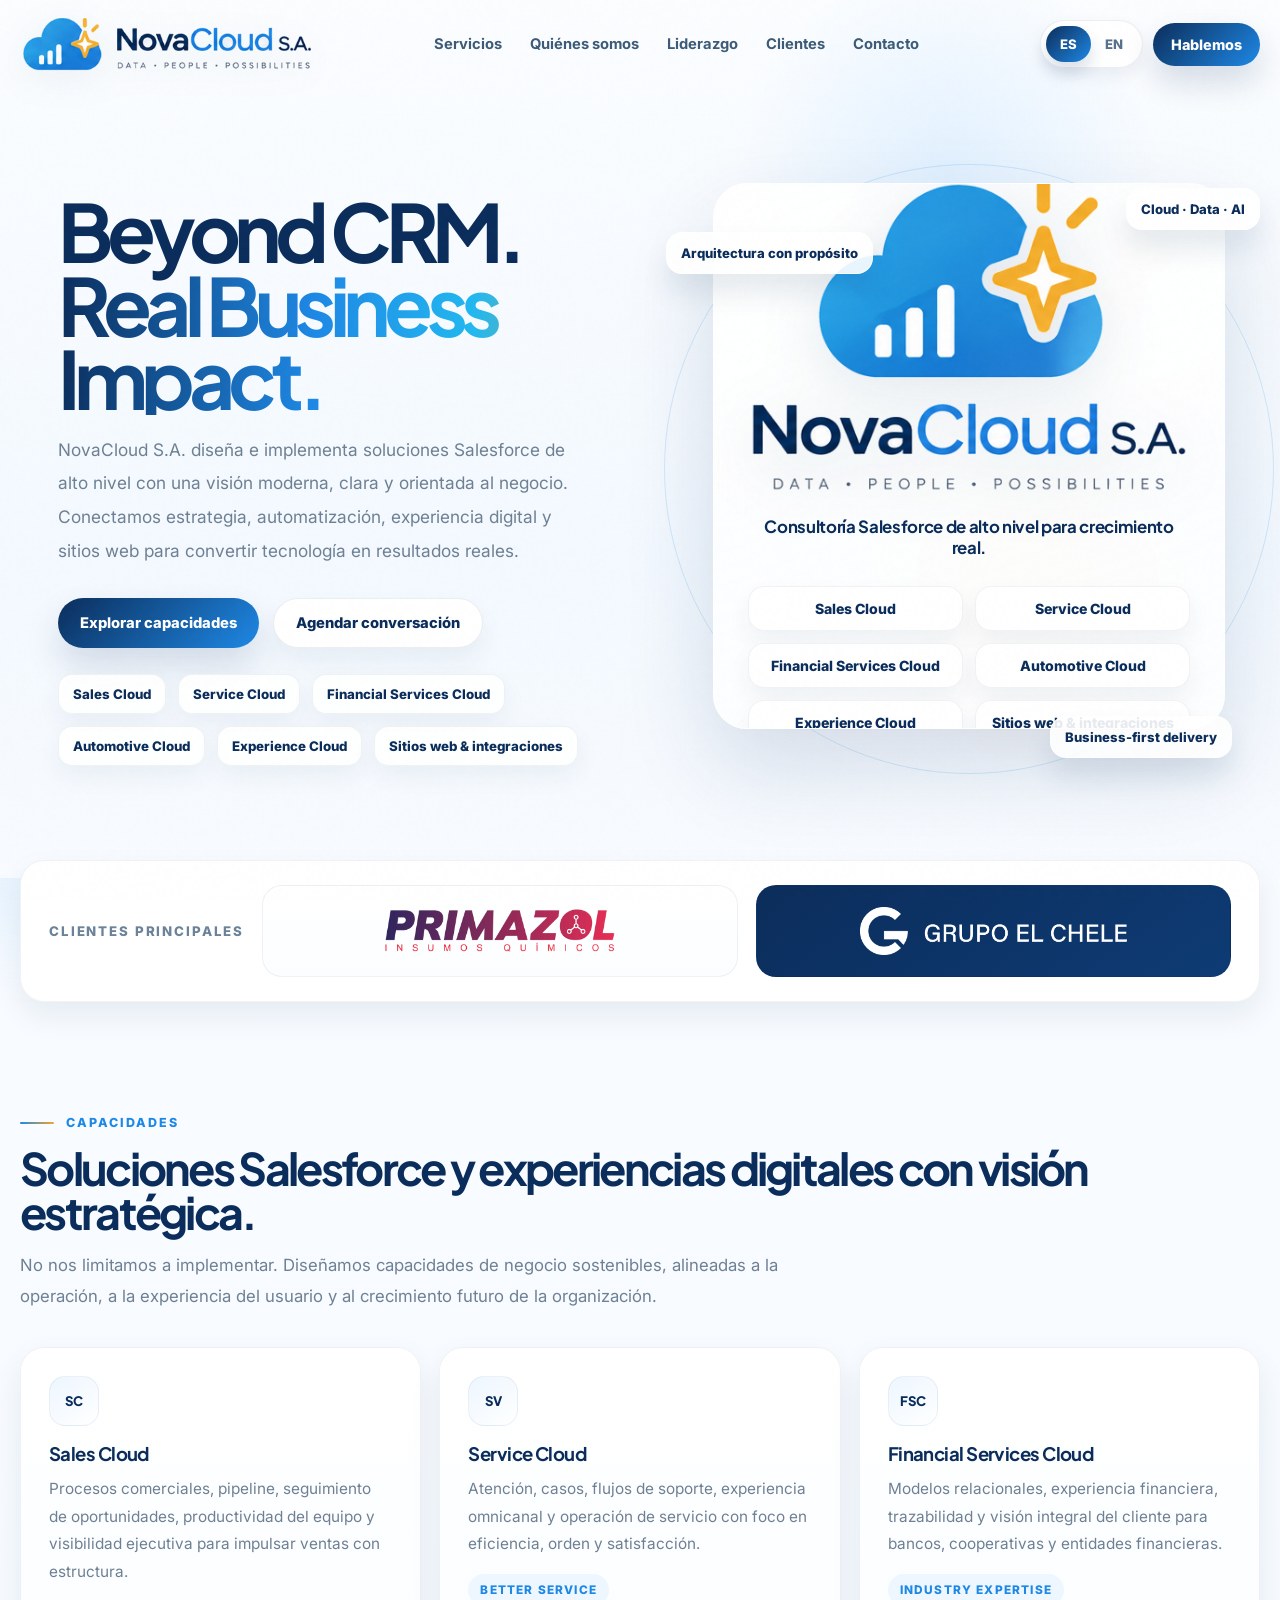
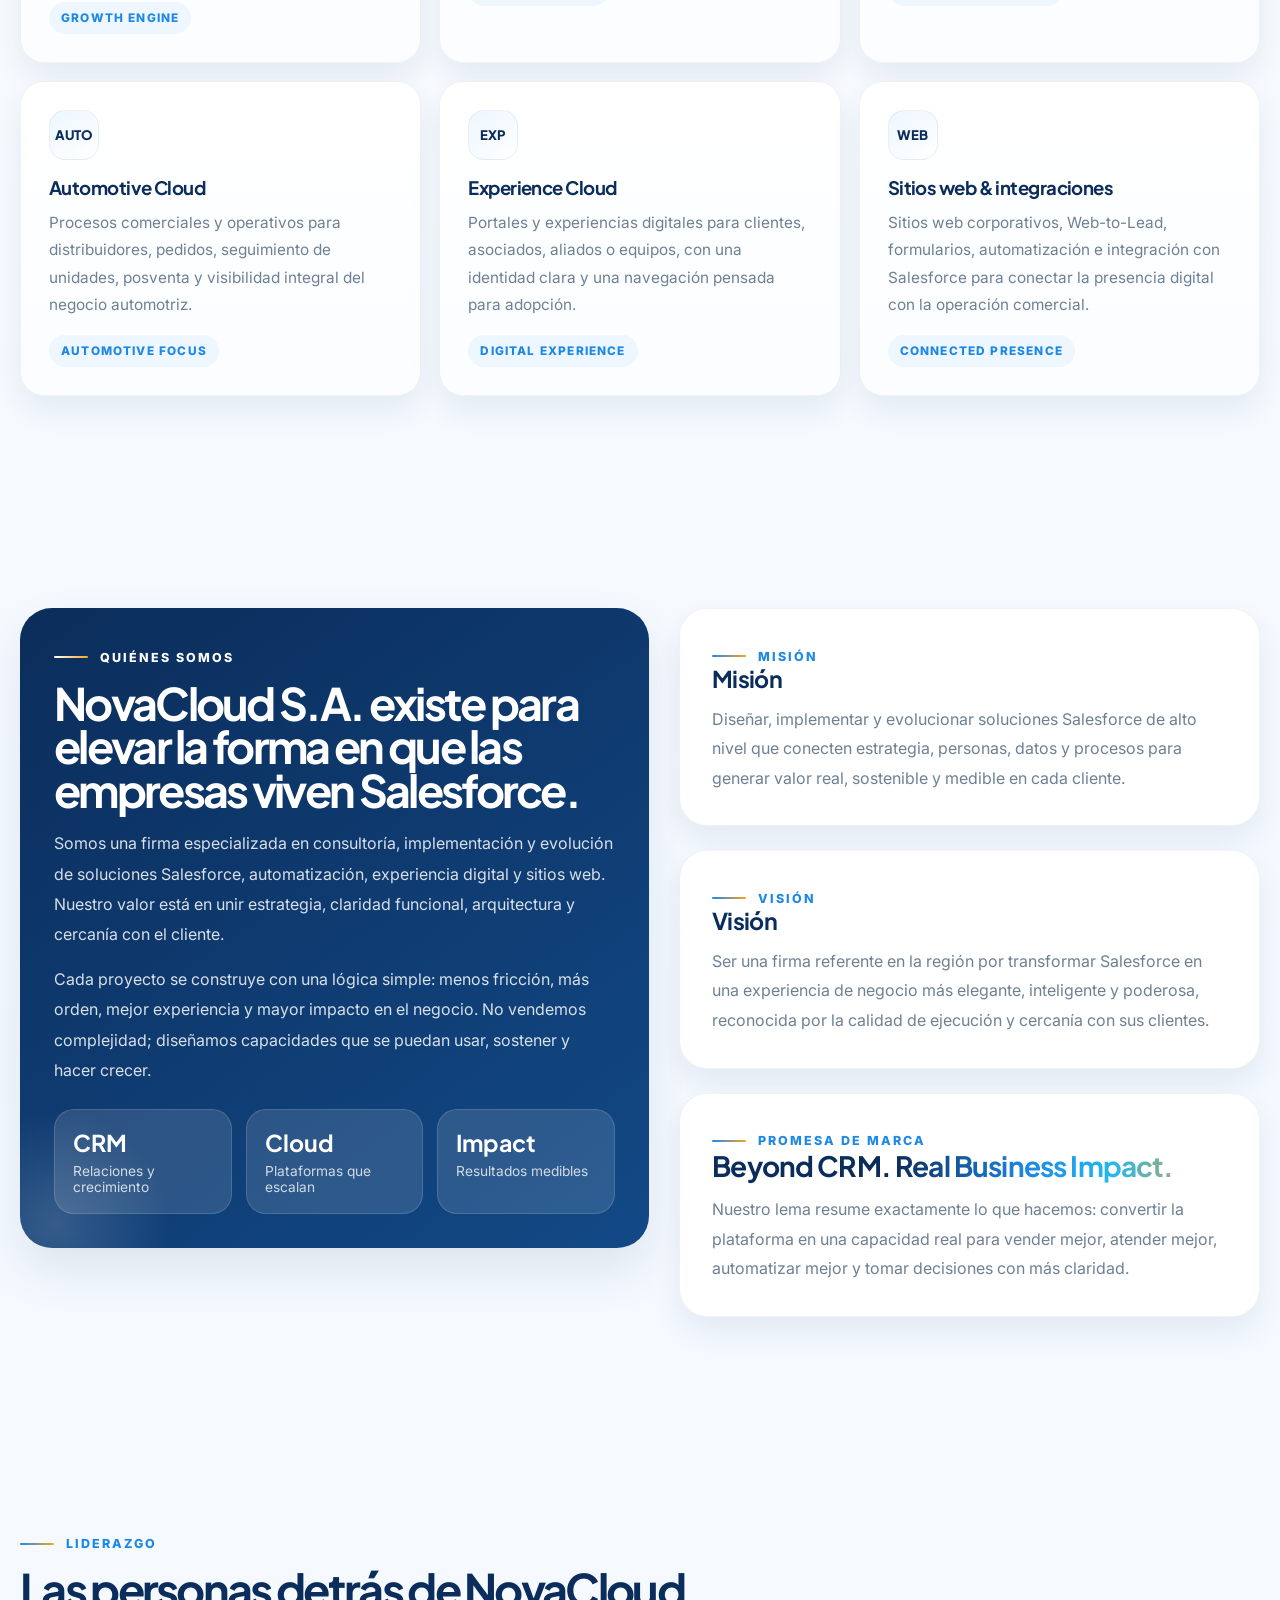
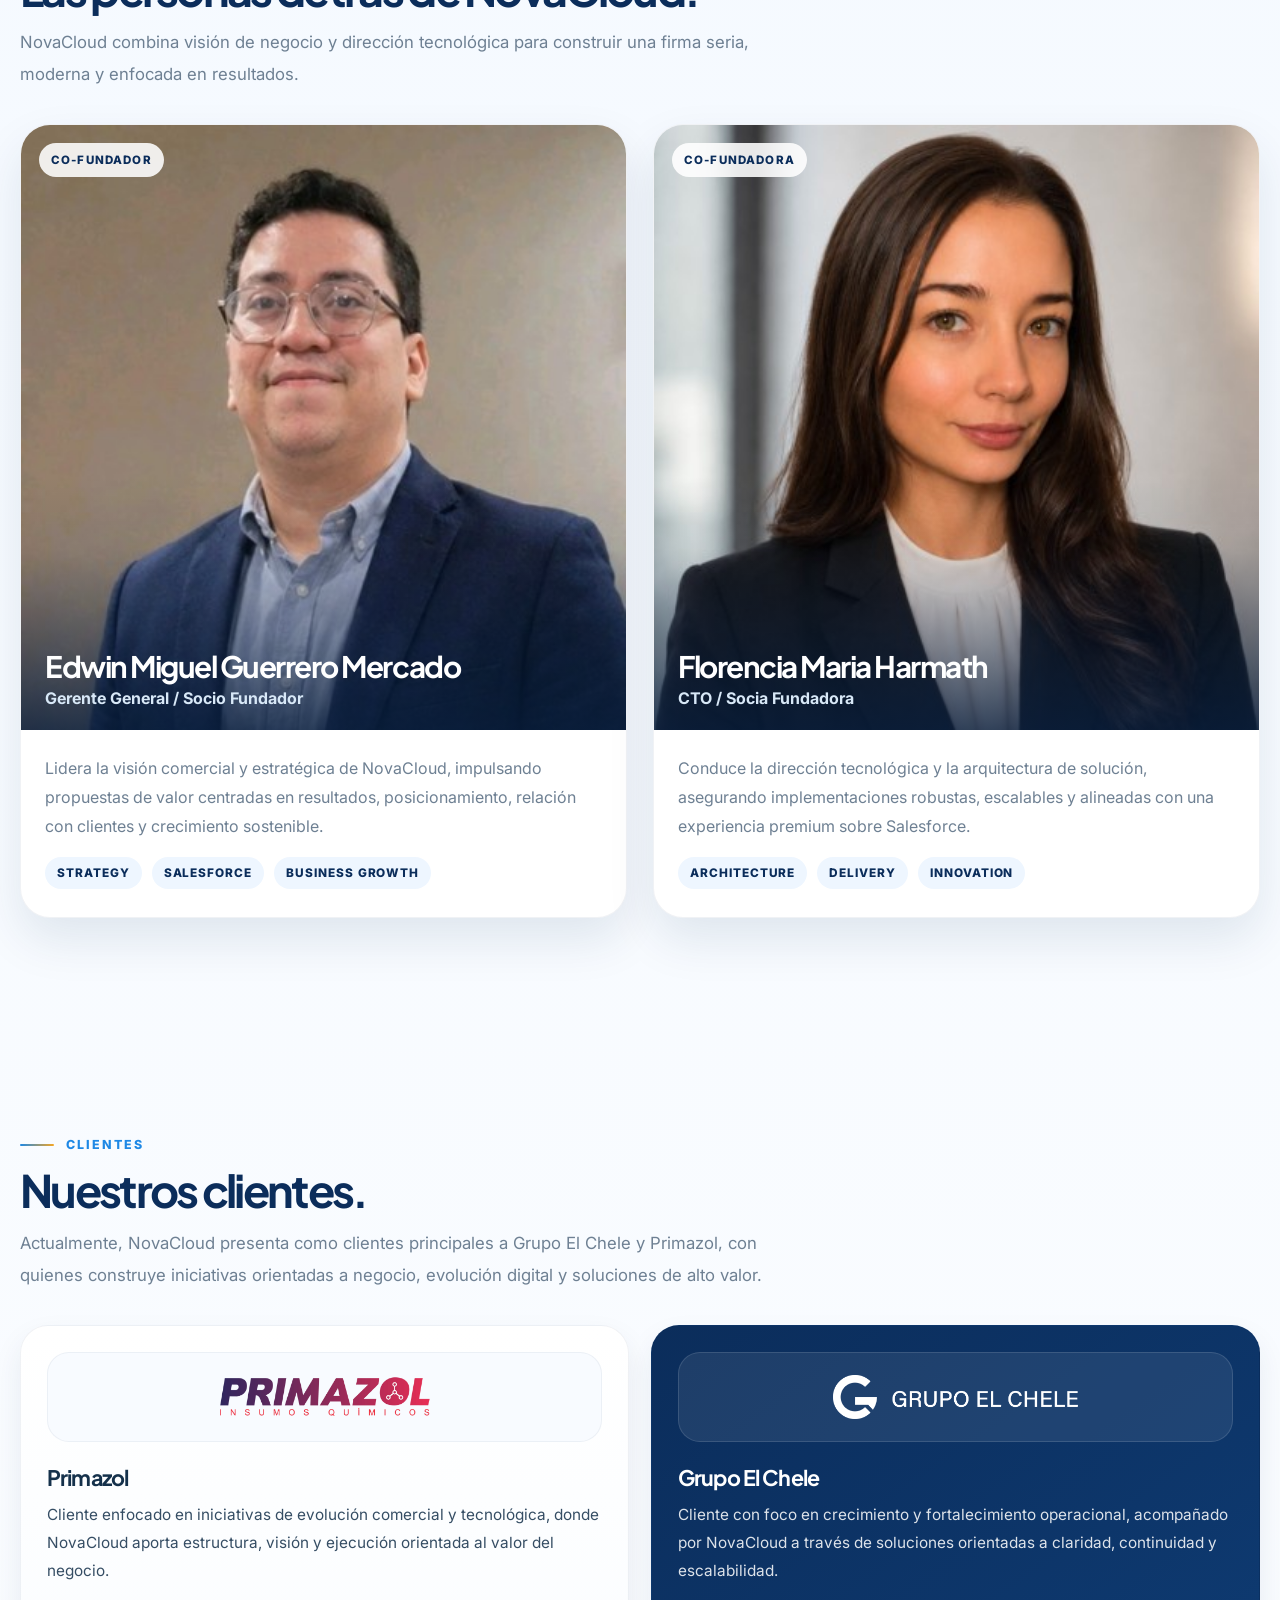
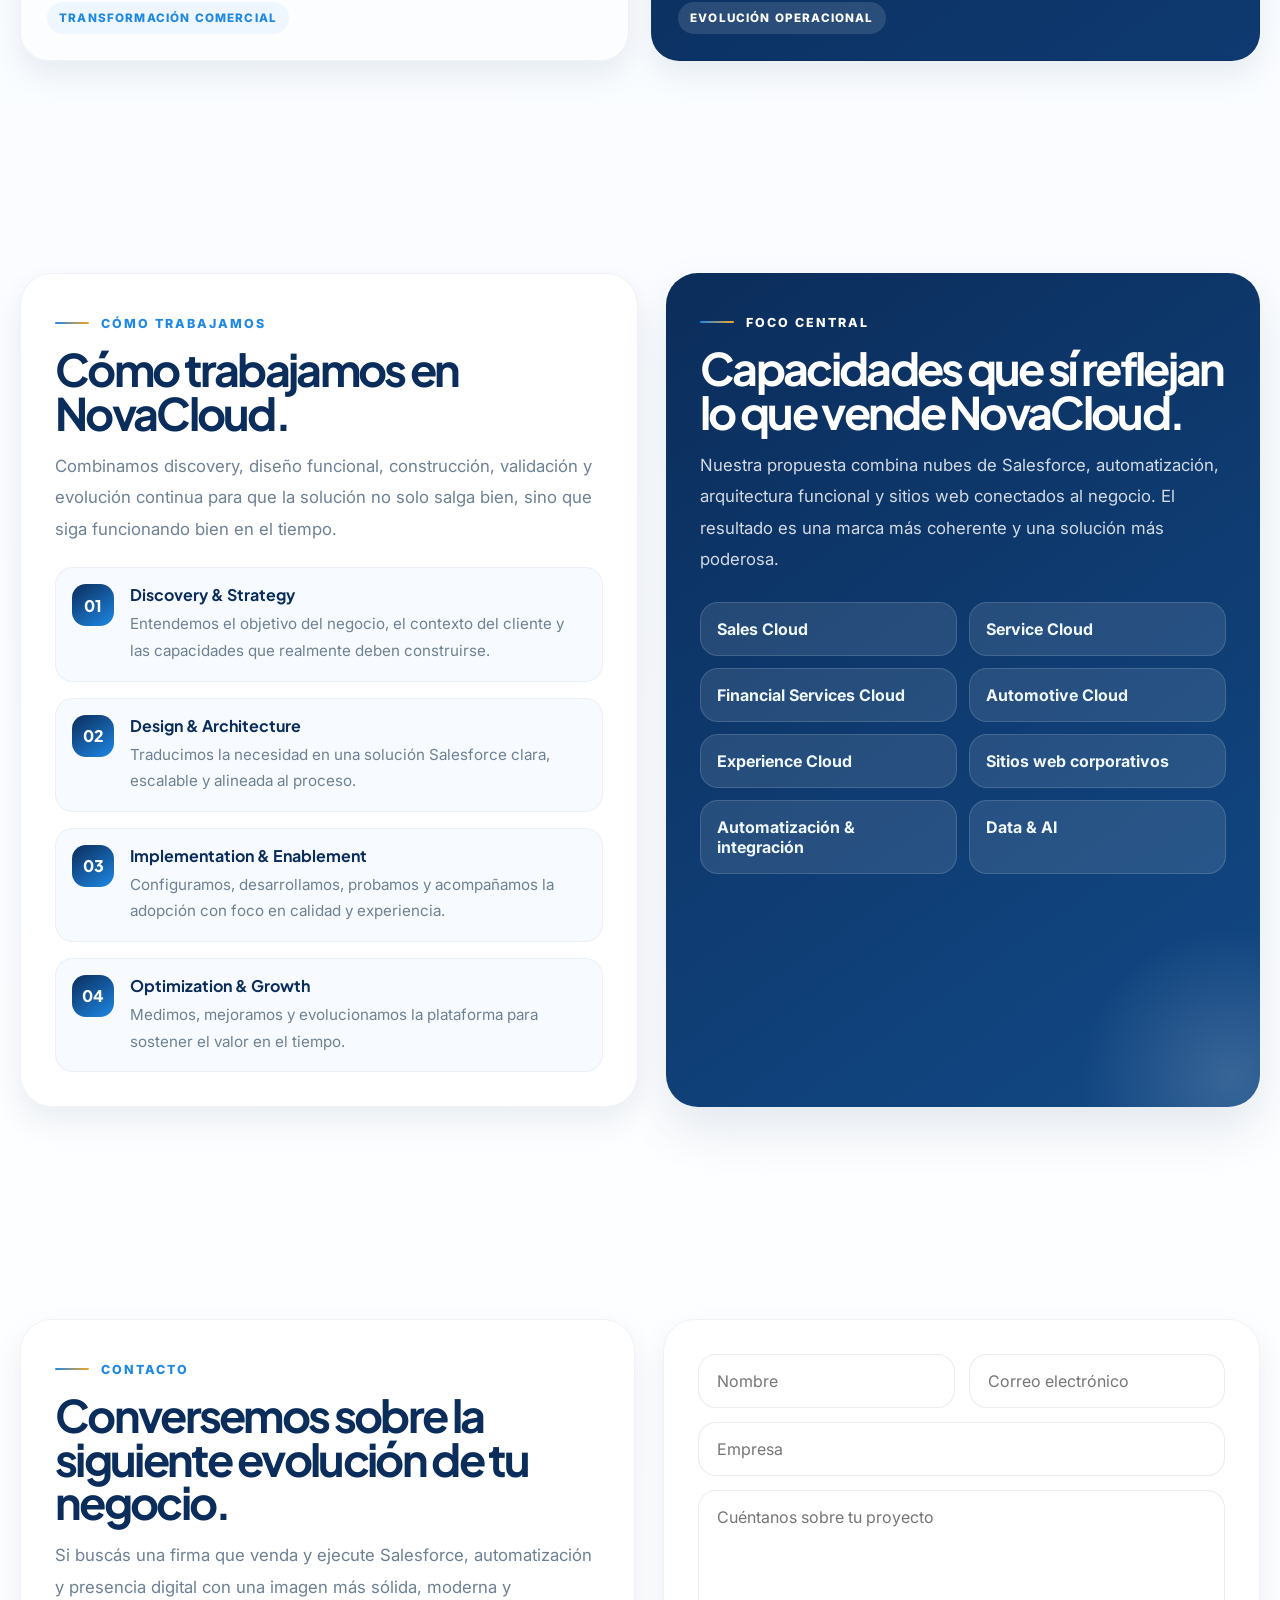
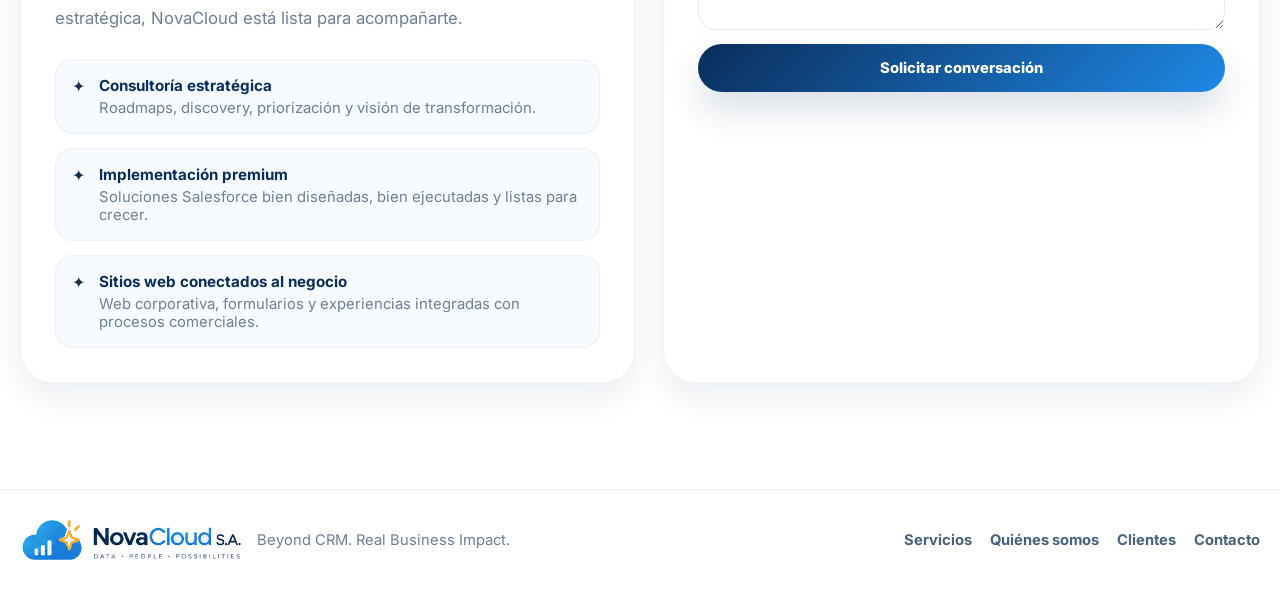
==== index.html @ 699999f0 "Add files via upload" ====
<!doctype html>
<html lang="es">
<head>
  <meta charset="utf-8" />
  <meta name="viewport" content="width=device-width, initial-scale=1" />
  <title>NovaCloud S.A. | Beyond CRM. Real Business Impact.</title>
  <meta name="description" content="NovaCloud S.A. diseña, implementa y evoluciona soluciones Salesforce, automatización y sitios web con enfoque estratégico y de alto nivel." />
  <meta name="theme-color" content="#0B2D5B" />
  <link rel="icon" href="assets/favicon.png" type="image/png" />
  <link rel="preconnect" href="https://fonts.googleapis.com">
  <link rel="preconnect" href="https://fonts.gstatic.com" crossorigin>
  <link href="https://fonts.googleapis.com/css2?family=Inter:wght@400;500;600;700;800&family=Montserrat:wght@500;600;700;800&family=Plus+Jakarta+Sans:wght@500;600;700;800&display=swap" rel="stylesheet">
  <style>
    :root{
      --nova:#0B2D5B; --nova-deep:#081E3D; --blue:#1E88E5; --sky:#67B7FF; --cyan:#22B8F0; --gold:#F5A623;
      --text:#15314B; --muted:#6E8093; --line:#DDE9F2; --bg:#F5FAFF; --white:#fff;
      --shadow-xl:0 38px 90px rgba(11,45,91,.14); --shadow-lg:0 22px 48px rgba(11,45,91,.10); --shadow-md:0 14px 30px rgba(11,45,91,.08);
      --r-xxl:38px; --r-xl:28px; --r-lg:22px; --r-md:16px; --max:1240px;
    }
    *{box-sizing:border-box} html{scroll-behavior:smooth} body{margin:0;font-family:"Inter",system-ui,sans-serif;color:var(--text);background:linear-gradient(180deg,#fbfdff 0%,#f4f9ff 38%,#ffffff 100%);overflow-x:hidden;-webkit-font-smoothing:antialiased}
    a{text-decoration:none;color:inherit} img{display:block;max-width:100%} button,input,textarea{font:inherit}
    .container{width:min(var(--max),calc(100% - 40px));margin-inline:auto} .section{padding:106px 0;position:relative}
    .eyebrow{display:inline-flex;align-items:center;gap:12px;font-size:.78rem;font-weight:800;letter-spacing:.16em;text-transform:uppercase;color:var(--blue)}
    .eyebrow::before{content:"";width:34px;height:2px;border-radius:999px;background:linear-gradient(90deg,var(--blue),var(--gold))}
    .title{font-family:"Plus Jakarta Sans",sans-serif;font-size:clamp(2.3rem,4.6vw,4.5rem);line-height:.98;letter-spacing:-.06em;color:var(--nova);margin:16px 0} .title.small{font-size:clamp(2rem,3.5vw,3.2rem)}
    .lead{max-width:780px;margin:0;color:var(--muted);font-size:1.05rem;line-height:1.88} .gradient-text{background:linear-gradient(92deg,var(--nova) 0%,var(--blue) 48%,var(--cyan) 78%,var(--gold) 118%);-webkit-background-clip:text;background-clip:text;color:transparent}
    .card{background:#fff;border:1px solid rgba(11,45,91,.06);box-shadow:var(--shadow-md);border-radius:var(--r-xl)} .glass{background:rgba(255,255,255,.80);backdrop-filter:blur(18px) saturate(135%);border:1px solid rgba(255,255,255,.84);box-shadow:var(--shadow-lg)}
    .grid{display:grid;gap:24px} .reveal{opacity:0;transform:translateY(28px);transition:opacity .8s cubic-bezier(.2,.7,.2,1),transform .8s cubic-bezier(.2,.7,.2,1)} .reveal.visible{opacity:1;transform:none}
    .cursor-glow{position:fixed;left:0;top:0;width:360px;height:360px;border-radius:50%;transform:translate(-50%,-50%);pointer-events:none;background:radial-gradient(circle,rgba(103,183,255,.20),rgba(103,183,255,0) 70%);filter:blur(12px);opacity:0;z-index:3;transition:opacity .25s}
    .noise{position:fixed;inset:0;pointer-events:none;opacity:.025;z-index:100;background-image:url("data:image/svg+xml,%3Csvg xmlns='http://www.w3.org/2000/svg' viewBox='0 0 140 140'%3E%3Cfilter id='n'%3E%3CfeTurbulence type='fractalNoise' baseFrequency='.92' numOctaves='4'/%3E%3C/filter%3E%3Crect width='100%25' height='100%25' filter='url(%23n)' opacity='.55'/%3E%3C/svg%3E")}
    .orb,.orb-2{position:fixed;border-radius:50%;pointer-events:none;z-index:-1;filter:blur(10px)} .orb{left:-160px;bottom:-100px;width:380px;height:380px;background:radial-gradient(circle,rgba(103,183,255,.18),rgba(103,183,255,0) 70%)} .orb-2{right:-170px;top:120px;width:360px;height:360px;background:radial-gradient(circle,rgba(34,184,240,.14),rgba(34,184,240,0) 72%)}

    .preloader{position:fixed;inset:0;display:grid;place-items:center;background:linear-gradient(150deg,#f9fcff 0%,#edf6ff 48%,#ffffff 100%);z-index:200;transition:opacity .6s ease,visibility .6s ease}.preloader.hide{opacity:0;visibility:hidden}
    .loader-wrap{text-align:center;padding:30px}.loader-logo{display:flex;align-items:center;justify-content:center;margin-bottom:10px}.loader-logo img{width:min(330px,72vw);height:auto;animation:loaderFloat 2.4s ease-in-out infinite;filter:drop-shadow(0 18px 34px rgba(11,45,91,.12))}.loader-tag{font-family:"Plus Jakarta Sans",sans-serif;color:var(--nova);font-weight:700;font-size:1rem;letter-spacing:-.02em}.loader-progress{width:240px;height:8px;border-radius:999px;background:#e1ebf4;margin:18px auto 0;overflow:hidden}.loader-progress span{display:block;height:100%;width:0;background:var(--nova);border-radius:999px;animation:load 2.6s ease-in-out infinite}@keyframes load{0%{width:12%}50%{width:62%}100%{width:100%}} @keyframes loaderFloat{0%,100%{transform:translateY(0) scale(1)}50%{transform:translateY(-7px) scale(1.015)}}

    header{position:fixed;inset:0 0 auto;z-index:50;transition:.35s ease} header.scrolled{background:rgba(255,255,255,.75);backdrop-filter:blur(18px) saturate(145%);border-bottom:1px solid rgba(11,45,91,.06);box-shadow:0 12px 38px rgba(11,45,91,.08)}
    .nav{height:88px;display:flex;align-items:center;justify-content:space-between;gap:18px}.brand{display:flex;align-items:center;min-width:285px}.header-logo{height:58px;width:auto;max-width:330px;object-fit:contain;filter:drop-shadow(0 8px 18px rgba(11,45,91,.06));transition:transform .28s ease}.brand:hover .header-logo{transform:translateY(-1px) scale(1.018)}
    .nav-links{display:flex;gap:28px;align-items:center;color:#3d5a76;font-weight:700;font-size:.92rem}.nav-links a{position:relative;padding:8px 0}.nav-links a::after{content:"";position:absolute;left:0;bottom:0;width:0;height:2px;border-radius:999px;background:linear-gradient(90deg,var(--blue),var(--gold));transition:.25s}.nav-links a:hover::after,.nav-links a.active::after{width:100%}
    .nav-actions{display:flex;align-items:center;gap:10px}.lang-toggle{display:flex;align-items:center;padding:5px;border-radius:999px;background:rgba(255,255,255,.86);border:1px solid rgba(11,45,91,.08);box-shadow:0 8px 18px rgba(11,45,91,.07)}.lang-btn{border:0;background:transparent;padding:10px 14px;border-radius:999px;font-size:.82rem;font-weight:800;color:#57718b;cursor:pointer;transition:.25s}.lang-btn.active{background:linear-gradient(135deg,var(--nova),var(--blue));color:#fff;box-shadow:0 10px 16px rgba(11,45,91,.14)}.nav-cta{display:inline-flex;align-items:center;gap:8px;padding:13px 18px;border-radius:999px;background:linear-gradient(135deg,var(--nova),var(--blue));color:#fff;font-weight:800;font-size:.9rem;box-shadow:0 16px 32px rgba(11,45,91,.16)}.menu{display:none;border:0;background:transparent;padding:8px;cursor:pointer}.menu span{display:block;width:24px;height:2px;background:var(--nova);margin:5px;border-radius:999px}

    .hero{padding:134px 0 74px;overflow:hidden;position:relative}.hero::before{content:"";position:absolute;inset:0;background:radial-gradient(circle at 74% 20%,rgba(103,183,255,.16),transparent 18%),radial-gradient(circle at 80% 66%,rgba(245,166,35,.10),transparent 16%),linear-gradient(180deg,#fbfdff 0%,#f3f9ff 64%,#f8fbff 100%)}
    .hero-grid{position:relative;z-index:2;display:grid;grid-template-columns:1.02fr .98fr;gap:52px;align-items:center}.hero-copy-block{padding:38px;border-radius:var(--r-xxl)}.hero-kicker{display:inline-flex;align-items:center;gap:10px;padding:10px 14px;border-radius:999px;background:#fff;border:1px solid rgba(11,45,91,.06);box-shadow:0 10px 24px rgba(11,45,91,.06);font-size:.78rem;font-weight:800;letter-spacing:.1em;text-transform:uppercase;color:var(--nova)}.hero-kicker b{width:8px;height:8px;border-radius:50%;background:#16b879;box-shadow:0 0 0 5px rgba(22,184,121,.12)}
    h1{font-family:"Plus Jakarta Sans",sans-serif;font-size:clamp(3.4rem,6.25vw,6.1rem);line-height:.92;letter-spacing:-.08em;color:var(--nova);margin:22px 0 18px} h1 em{display:block;font-style:normal;background:linear-gradient(92deg,var(--nova) 0%,var(--blue) 48%,var(--cyan) 78%,var(--gold) 118%);-webkit-background-clip:text;background-clip:text;color:transparent}
    .hero-text{max-width:650px;font-size:1.08rem;line-height:1.95;color:var(--muted);margin:0}.hero-actions{display:flex;gap:14px;flex-wrap:wrap;margin-top:30px}.btn{display:inline-flex;align-items:center;justify-content:center;gap:10px;padding:15px 22px;border-radius:999px;font-weight:800;font-size:.92rem;transition:.25s}.btn.primary{background:linear-gradient(135deg,var(--nova),var(--blue));color:#fff;box-shadow:0 18px 34px rgba(11,45,91,.15)}.btn.secondary{background:#fff;color:var(--nova);border:1px solid rgba(11,45,91,.08);box-shadow:0 14px 26px rgba(11,45,91,.06)}.btn:hover{transform:translateY(-3px)}
    .hero-tags{display:flex;gap:12px;flex-wrap:wrap;margin-top:26px}.hero-tag{padding:11px 14px;border-radius:14px;background:rgba(255,255,255,.9);border:1px solid rgba(11,45,91,.06);box-shadow:0 10px 24px rgba(11,45,91,.06);font-size:.83rem;color:var(--nova);font-weight:800}
    .hero-visual-wrap{position:relative;min-height:650px}.orbit{position:absolute;left:50%;top:50%;translate:-50% -50%;border-radius:50%;border:1px solid rgba(30,136,229,.16)} .orbit.a{width:610px;height:610px;animation:spin 26s linear infinite}.orbit.b{width:470px;height:470px;animation:spin 18s linear infinite reverse}.orbit::before{content:"";position:absolute;width:14px;height:14px;border-radius:50%;left:78%;top:12%;background:var(--gold);box-shadow:0 0 0 8px rgba(245,166,35,.14)} @keyframes spin{to{transform:rotate(360deg)}}
    .brand-sphere{position:absolute;inset:6% 6% 10% 6%;border-radius:34px;padding:34px;background:linear-gradient(160deg,rgba(255,255,255,.92),rgba(255,255,255,.75));border:1px solid rgba(255,255,255,.9);backdrop-filter:blur(18px);box-shadow:var(--shadow-xl);display:flex;flex-direction:column;justify-content:center;align-items:center;text-align:center;transition:transform .2s ease;overflow:hidden}.brand-sphere::after{content:"";position:absolute;inset:-45% auto -45% -35%;width:28%;transform:rotate(18deg);background:linear-gradient(90deg,transparent,rgba(255,255,255,.65),transparent);animation:sheen 6.5s ease-in-out infinite;pointer-events:none}@keyframes sheen{0%,42%{left:-45%}66%,100%{left:125%}}
    .hero-logo-big{width:min(100%,440px);height:auto;filter:drop-shadow(0 14px 30px rgba(11,45,91,.10));animation:logoFloat 5.2s ease-in-out infinite;position:relative;z-index:2}@keyframes logoFloat{0%,100%{transform:translateY(0)}50%{transform:translateY(-7px)}}.big-tagline{margin-top:22px;font-family:"Plus Jakarta Sans",sans-serif;font-size:1.05rem;font-weight:700;letter-spacing:-.02em;color:var(--nova)}.cap-clouds{margin-top:28px;display:grid;grid-template-columns:repeat(2,minmax(0,1fr));gap:12px;width:100%;max-width:460px}.cap-pill{padding:13px 14px;border-radius:16px;background:#fff;border:1px solid rgba(11,45,91,.06);box-shadow:0 12px 24px rgba(11,45,91,.06);font-size:.88rem;font-weight:800;color:var(--nova);transition:transform .25s ease,box-shadow .25s ease}.cap-pill:hover{transform:translateY(-4px);box-shadow:0 18px 30px rgba(11,45,91,.10)}
    .float-note{position:absolute;padding:12px 14px;border-radius:16px;background:rgba(255,255,255,.9);border:1px solid rgba(255,255,255,.84);box-shadow:0 18px 28px rgba(11,45,91,.1);font-size:.82rem;font-weight:800;color:var(--nova);animation:chipFloat 6s ease-in-out infinite}.float-note.n1{left:-12px;top:88px}.float-note.n2{right:0;top:44px;animation-delay:1.2s}.float-note.n3{right:28px;bottom:36px;animation-delay:2.1s}@keyframes chipFloat{0%,100%{transform:translateY(0)}50%{transform:translateY(-6px)}}

    .logo-strip{margin-top:-18px;position:relative;z-index:5}.logo-strip-inner{padding:24px 28px;border-radius:24px;background:#fff;border:1px solid rgba(11,45,91,.06);box-shadow:var(--shadow-md);display:grid;grid-template-columns:auto repeat(2,1fr);gap:18px;align-items:center}.logo-strip-label{font-size:.83rem;text-transform:uppercase;letter-spacing:.14em;color:#6b8298;font-weight:800}.logo-tile{height:92px;border-radius:20px;display:grid;place-items:center;padding:16px;background:linear-gradient(180deg,#fff,#fbfdff);border:1px solid rgba(11,45,91,.06)} .logo-tile.dark{background:linear-gradient(145deg,#0b2d5b,#0e3b74)} .logo-tile img{max-width:80%;max-height:48px;object-fit:contain;transition:transform .3s ease,filter .3s ease}.logo-tile:hover img{transform:scale(1.045)}

    .service-grid{display:grid;grid-template-columns:repeat(3,1fr);gap:18px;margin-top:34px}.service-card{padding:28px;border-radius:24px;background:linear-gradient(180deg,#ffffff,#fbfdff);border:1px solid rgba(11,45,91,.06);box-shadow:var(--shadow-md);transition:.25s}.service-card:hover{transform:translateY(-8px);box-shadow:0 24px 44px rgba(11,45,91,.11)}.service-card:hover .service-icon{transform:rotate(-3deg) scale(1.06)} .service-icon{width:50px;height:50px;border-radius:16px;display:grid;place-items:center;background:linear-gradient(145deg,#edf6ff,#ffffff);border:1px solid rgba(11,45,91,.06);margin-bottom:16px;color:var(--nova);font-family:"Plus Jakarta Sans",sans-serif;font-size:.82rem;font-weight:800;transition:transform .25s ease}.service-card h3{font-family:"Plus Jakarta Sans",sans-serif;font-size:1.16rem;letter-spacing:-.03em;color:var(--nova);margin:0 0 10px}.service-card p{margin:0;color:var(--muted);line-height:1.8;font-size:.96rem}.service-tag{display:inline-flex;margin-top:16px;padding:9px 12px;border-radius:999px;background:#eef6ff;color:var(--blue);font-size:.74rem;text-transform:uppercase;letter-spacing:.1em;font-weight:800}

    .split{display:grid;grid-template-columns:1.04fr .96fr;gap:30px;align-items:start}.about-panel{padding:34px;border-radius:32px;background:linear-gradient(145deg,var(--nova),#124986);color:#fff;box-shadow:var(--shadow-lg);position:relative;overflow:hidden}.about-panel::before{content:"";position:absolute;left:-80px;bottom:-90px;width:230px;height:230px;border-radius:50%;background:radial-gradient(circle,rgba(255,255,255,.16),rgba(255,255,255,0) 70%)}.about-panel .eyebrow{color:#fff}.about-panel .eyebrow::before{background:linear-gradient(90deg,#fff,var(--gold))}.about-panel p{margin:0;color:rgba(255,255,255,.84);line-height:1.9;font-size:1rem}.about-stats{display:grid;grid-template-columns:repeat(3,1fr);gap:14px;margin-top:24px}.about-stat{padding:18px;border-radius:20px;background:rgba(255,255,255,.12);border:1px solid rgba(255,255,255,.14)} .about-stat strong{display:block;font-size:1.45rem;font-family:"Plus Jakarta Sans",sans-serif}.about-stat span{display:block;margin-top:6px;font-size:.86rem;color:rgba(255,255,255,.78)}
    .info-card{padding:32px;border-radius:28px;background:#fff;border:1px solid rgba(11,45,91,.06);box-shadow:var(--shadow-md)}.info-card h3{font-family:"Plus Jakarta Sans",sans-serif;font-size:1.45rem;margin:0 0 12px;color:var(--nova);letter-spacing:-.03em}.info-card p{margin:0;color:var(--muted);line-height:1.85}

    .founders-grid{display:grid;grid-template-columns:repeat(2,1fr);gap:26px;margin-top:34px}.founder{border-radius:30px;overflow:hidden;background:#fff;border:1px solid rgba(11,45,91,.06);box-shadow:var(--shadow-lg);transition:transform .3s ease,box-shadow .3s ease}.founder:hover{transform:translateY(-6px);box-shadow:0 30px 58px rgba(11,45,91,.13)} .founder-media{position:relative;aspect-ratio:1/1;overflow:hidden;background:#eef5fb}.founder-media img{width:100%;height:100%;object-fit:cover;object-position:center center;transition:transform .4s ease}.founder:nth-child(1) .founder-media img{object-position:center 38%}.founder:nth-child(2) .founder-media img{object-position:center 30%}.founder:hover .founder-media img{transform:scale(1.04)}.founder-media::after{content:"";position:absolute;inset:0;background:linear-gradient(180deg,rgba(8,30,61,0) 58%,rgba(8,30,61,.08) 70%,rgba(8,30,61,.82) 100%)}.founder-badge{position:absolute;left:18px;top:18px;z-index:2;padding:10px 12px;border-radius:999px;background:rgba(255,255,255,.88);backdrop-filter:blur(10px);font-size:.72rem;text-transform:uppercase;letter-spacing:.1em;font-weight:800;color:var(--nova)}.founder-header{position:absolute;left:24px;right:24px;bottom:22px;z-index:2;color:#fff}.founder-header h3{font-family:"Plus Jakarta Sans",sans-serif;font-size:1.85rem;letter-spacing:-.05em;line-height:1.04;margin:0 0 7px}.founder-header .role{font-size:1rem;color:#d8e8f7;font-weight:700}.founder-body{padding:24px 24px 28px}.founder-body p{margin:0;color:var(--muted);line-height:1.8}.pill-row{display:flex;gap:10px;flex-wrap:wrap;margin-top:16px}.pill{display:inline-flex;padding:9px 12px;border-radius:999px;background:#eef6ff;color:var(--nova);font-size:.74rem;font-weight:800;text-transform:uppercase;letter-spacing:.08em}

    .clients-wrap{display:grid;grid-template-columns:repeat(2,1fr);gap:22px;margin-top:34px}.client-card{padding:26px;border-radius:28px;overflow:hidden;position:relative;border:1px solid rgba(11,45,91,.06);box-shadow:var(--shadow-md);min-height:250px;display:flex;flex-direction:column;justify-content:space-between}.client-card.light{background:linear-gradient(180deg,#ffffff,#fbfdff)}.client-card.dark{background:linear-gradient(145deg,#0B2D5B,#0E3A71);color:#fff}.client-logo-area{height:90px;border-radius:22px;display:grid;place-items:center;padding:18px;background:#f8fbff;border:1px solid rgba(11,45,91,.05)}.client-card.dark .client-logo-area{background:rgba(255,255,255,.08);border-color:rgba(255,255,255,.12)}.client-logo-area img{max-height:44px;max-width:82%;object-fit:contain}.client-card h3{font-family:"Plus Jakarta Sans",sans-serif;font-size:1.34rem;letter-spacing:-.04em;margin:22px 0 10px;color:inherit}.client-card p{margin:0;color:inherit;opacity:.86;line-height:1.8;font-size:.96rem}.client-chip{display:inline-flex;align-self:flex-start;margin-top:18px;padding:9px 12px;border-radius:999px;background:#eef6ff;color:var(--blue);font-size:.73rem;font-weight:800;text-transform:uppercase;letter-spacing:.1em}.client-card.dark .client-chip{background:rgba(255,255,255,.12);color:#fff}

    .method-grid{display:grid;grid-template-columns:1.02fr .98fr;gap:28px;align-items:stretch}.method-panel{padding:34px;border-radius:32px;background:#fff;border:1px solid rgba(11,45,91,.06);box-shadow:var(--shadow-md)}.timeline{display:grid;gap:16px;margin-top:22px}.step{display:grid;grid-template-columns:auto 1fr;gap:16px;align-items:start;padding:16px;border-radius:18px;background:#f7fbff;border:1px solid rgba(11,45,91,.05)}.step-num{width:42px;height:42px;border-radius:14px;display:grid;place-items:center;background:linear-gradient(145deg,var(--nova),var(--blue));color:#fff;font-weight:800;font-family:"Plus Jakarta Sans",sans-serif}.step h4{margin:0 0 6px;font-size:1rem;color:var(--nova);font-family:"Plus Jakarta Sans",sans-serif}.step p{margin:0;color:var(--muted);line-height:1.75;font-size:.95rem}.method-board{padding:34px;border-radius:32px;background:linear-gradient(145deg,#0B2D5B,#124986);color:#fff;box-shadow:var(--shadow-lg);position:relative;overflow:hidden}.method-board::before{content:"";position:absolute;inset:auto -120px -120px auto;width:300px;height:300px;border-radius:50%;background:radial-gradient(circle,rgba(255,255,255,.16),rgba(255,255,255,0) 70%)}.cap-list{display:grid;grid-template-columns:repeat(2,1fr);gap:12px;margin-top:26px}.cap-item{padding:16px;border-radius:18px;background:rgba(255,255,255,.10);border:1px solid rgba(255,255,255,.14);font-weight:700;color:#eff7ff}

    .contact-grid{display:grid;grid-template-columns:1fr .97fr;gap:28px}.contact-panel{padding:34px;border-radius:32px;background:#fff;border:1px solid rgba(11,45,91,.06);box-shadow:var(--shadow-md)}.contact-list{display:grid;gap:14px;margin-top:24px}.contact-item{display:flex;align-items:flex-start;gap:14px;padding:16px;border-radius:18px;background:#f7fbff;border:1px solid rgba(11,45,91,.05)}.contact-item strong{display:block;color:var(--nova);font-size:.95rem}.contact-item span{display:block;margin-top:4px;color:var(--muted);font-size:.93rem}.form{display:grid;grid-template-columns:1fr 1fr;gap:14px}.full{grid-column:1/-1}.form input,.form textarea{width:100%;padding:16px 18px;border-radius:18px;border:1px solid rgba(11,45,91,.09);background:#fff;outline:none;transition:.2s;resize:vertical}.form textarea{min-height:140px}.form input:focus,.form textarea:focus{border-color:var(--blue);box-shadow:0 0 0 4px rgba(30,136,229,.12)}.form button{border:0;cursor:pointer}.success{display:none;padding:15px 16px;border-radius:18px;background:#eefaf5;color:#0d6f49;border:1px solid #cdeedc;font-weight:700}

    footer{padding:28px 0 36px;border-top:1px solid rgba(11,45,91,.08);background:#fff}.footer-grid{display:flex;justify-content:space-between;align-items:center;gap:20px;flex-wrap:wrap}.footer-brand{display:flex;align-items:center;gap:14px}.footer-brand img{height:44px;width:auto;max-width:265px;object-fit:contain}.footer-copy{color:var(--muted);font-size:.92rem;line-height:1.7}.footer-links{display:flex;gap:18px;flex-wrap:wrap;color:#48627c;font-size:.92rem;font-weight:700}

    @media (max-width:1100px){.hero-grid,.split,.method-grid,.contact-grid{grid-template-columns:1fr}.service-grid{grid-template-columns:repeat(2,1fr)}.logo-strip-inner{grid-template-columns:1fr;gap:14px}.logo-strip-label{text-align:center}.founders-grid,.clients-wrap{grid-template-columns:1fr 1fr}}
    @media (max-width:920px){.nav-links{position:absolute;top:84px;left:20px;right:20px;display:none;flex-direction:column;align-items:flex-start;padding:18px;border-radius:24px;background:rgba(255,255,255,.96);box-shadow:var(--shadow-lg);border:1px solid rgba(11,45,91,.06)}.nav-links.open{display:flex}.nav-cta{display:none}.menu{display:block}.hero{padding-top:112px}.founders-grid,.clients-wrap,.contact-grid{grid-template-columns:1fr}.hero-visual-wrap{min-height:580px}.orbit.a{width:520px;height:520px}.orbit.b{width:400px;height:400px}}
    @media (max-width:720px){.container{width:min(var(--max),calc(100% - 26px))}.section{padding:84px 0}h1{font-size:3.05rem}.title{font-size:2.25rem}.service-grid,.form,.cap-clouds,.about-stats,.cap-list{grid-template-columns:1fr}.hero-copy-block,.about-panel,.info-card,.method-panel,.method-board,.contact-panel{padding:24px}.logo-strip-inner{padding:20px}.hero-visual-wrap{min-height:500px}.orbit.a{width:420px;height:420px}.orbit.b{width:320px;height:320px}.float-note{display:none}.brand{min-width:auto}.header-logo{height:44px;max-width:240px}.nav-actions{gap:8px}.hero-logo-big{width:min(100%,420px)}}
    @media (prefers-reduced-motion:reduce){*{animation:none!important;transition-duration:.01ms!important;scroll-behavior:auto!important}.reveal{opacity:1;transform:none}}
  </style>
</head>
<body>
  <div class="noise"></div><div class="orb"></div><div class="orb-2"></div><div class="cursor-glow" id="cursorGlow"></div>

  <div class="preloader" id="preloader" aria-hidden="true">
    <div class="loader-wrap">
      <div class="loader-logo"><img src="assets/logo-large.png" alt="NovaCloud S.A."></div>
      <div class="loader-tag">Beyond CRM. Real Business Impact.</div>
      <div class="loader-progress"><span></span></div>
    </div>
  </div>

  <header id="header">
    <div class="container nav">
      <a class="brand" href="#inicio" aria-label="NovaCloud S.A.">
        <img class="header-logo" src="assets/logo-horizontal.png" alt="NovaCloud S.A." />
      </a>
      <nav class="nav-links" id="navLinks">
        <a href="#servicios" data-i18n="navServices">Servicios</a>
        <a href="#nosotros" data-i18n="navAbout">Quiénes somos</a>
        <a href="#liderazgo" data-i18n="navLeadership">Liderazgo</a>
        <a href="#clientes" data-i18n="navClients">Clientes</a>
        <a href="#contacto" data-i18n="navContact">Contacto</a>
      </nav>
      <div class="nav-actions">
        <div class="lang-toggle"><button class="lang-btn active" data-lang="es">ES</button><button class="lang-btn" data-lang="en">EN</button></div>
        <a class="nav-cta" href="#contacto" data-i18n="talkButton">Hablemos</a>
        <button class="menu" id="menuBtn" aria-label="Abrir menú"><span></span><span></span><span></span></button>
      </div>
    </div>
  </header>

  <main>
    <section class="hero" id="inicio">
      <div class="container hero-grid">
        <div class="hero-copy-block reveal">
          <h1><span data-i18n="heroTitleA">Beyond CRM.</span><em data-i18n="heroTitleB">Real Business Impact.</em></h1>
          <p class="hero-text" data-i18n="heroCopy">NovaCloud S.A. diseña e implementa soluciones Salesforce de alto nivel con una visión moderna, clara y orientada al negocio. Conectamos estrategia, automatización, experiencia digital y sitios web para convertir tecnología en resultados reales.</p>
          <div class="hero-actions">
            <a class="btn primary" href="#servicios" data-i18n="heroPrimary">Explorar capacidades</a>
            <a class="btn secondary" href="#contacto" data-i18n="heroSecondary">Agendar conversación</a>
          </div>
          <div class="hero-tags">
            <div class="hero-tag">Sales Cloud</div><div class="hero-tag">Service Cloud</div><div class="hero-tag">Financial Services Cloud</div><div class="hero-tag">Automotive Cloud</div><div class="hero-tag">Experience Cloud</div><div class="hero-tag" data-i18n="websitesTag">Sitios web & integraciones</div>
          </div>
        </div>
        <div class="hero-visual-wrap reveal">
          <div class="orbit a"></div><div class="orbit b"></div>
          <div class="brand-sphere" id="tiltCard">
            <img class="hero-logo-big" src="assets/logo-large.png" alt="NovaCloud S.A. logo" />
            <div class="big-tagline" data-i18n="heroVisualText">Consultoría Salesforce de alto nivel para crecimiento real.</div>
            <div class="cap-clouds">
              <div class="cap-pill">Sales Cloud</div><div class="cap-pill">Service Cloud</div><div class="cap-pill">Financial Services Cloud</div><div class="cap-pill">Automotive Cloud</div><div class="cap-pill">Experience Cloud</div><div class="cap-pill" data-i18n="heroCap6">Sitios web & integraciones</div>
            </div>
          </div>
          <div class="float-note n1" data-i18n="note1">Arquitectura con propósito</div><div class="float-note n2">Cloud · Data · AI</div><div class="float-note n3" data-i18n="note3">Business-first delivery</div>
        </div>
      </div>
    </section>

    <section class="logo-strip reveal" aria-label="Clientes destacados">
      <div class="container"><div class="logo-strip-inner"><div class="logo-strip-label" data-i18n="clientsLabelStrip">Clientes principales</div><div class="logo-tile"><img src="assets/primazol.png" alt="Primazol"></div><div class="logo-tile dark"><img src="assets/grupo-el-chele.png" alt="Grupo El Chele"></div></div></div>
    </section>

    <section class="section" id="servicios">
      <div class="container">
        <div class="eyebrow reveal" data-i18n="servicesEyebrow">Capacidades</div>
        <h2 class="title small reveal" data-i18n="servicesTitle">Soluciones Salesforce y experiencias digitales con visión estratégica.</h2>
        <p class="lead reveal" data-i18n="servicesLead">No nos limitamos a implementar. Diseñamos capacidades de negocio sostenibles, alineadas a la operación, a la experiencia del usuario y al crecimiento futuro de la organización.</p>
        <div class="service-grid">
          <article class="service-card reveal"><div class="service-icon">SC</div><h3>Sales Cloud</h3><p data-i18n="s1Copy">Procesos comerciales, pipeline, seguimiento de oportunidades, productividad del equipo y visibilidad ejecutiva para impulsar ventas con estructura.</p><div class="service-tag" data-i18n="s1Tag">Growth engine</div></article>
          <article class="service-card reveal"><div class="service-icon">SV</div><h3>Service Cloud</h3><p data-i18n="s2Copy">Atención, casos, flujos de soporte, experiencia omnicanal y operación de servicio con foco en eficiencia, orden y satisfacción.</p><div class="service-tag" data-i18n="s2Tag">Better service</div></article>
          <article class="service-card reveal"><div class="service-icon">FSC</div><h3>Financial Services Cloud</h3><p data-i18n="s3Copy">Modelos relacionales, experiencia financiera, trazabilidad y visión integral del cliente para bancos, cooperativas y entidades financieras.</p><div class="service-tag" data-i18n="s3Tag">Industry expertise</div></article>
          <article class="service-card reveal"><div class="service-icon">AUTO</div><h3>Automotive Cloud</h3><p data-i18n="s4Copy">Procesos comerciales y operativos para distribuidores, pedidos, seguimiento de unidades, posventa y visibilidad integral del negocio automotriz.</p><div class="service-tag" data-i18n="s4Tag">Automotive focus</div></article>
          <article class="service-card reveal"><div class="service-icon">EXP</div><h3>Experience Cloud</h3><p data-i18n="s5Copy">Portales y experiencias digitales para clientes, asociados, aliados o equipos, con una identidad clara y una navegación pensada para adopción.</p><div class="service-tag" data-i18n="s5Tag">Digital experience</div></article>
          <article class="service-card reveal"><div class="service-icon">WEB</div><h3 data-i18n="s6Title">Sitios web & integraciones</h3><p data-i18n="s6Copy">Sitios web corporativos, Web-to-Lead, formularios, automatización e integración con Salesforce para conectar la presencia digital con la operación comercial.</p><div class="service-tag" data-i18n="s6Tag">Connected presence</div></article>
        </div>
      </div>
    </section>

    <section class="section" id="nosotros">
      <div class="container split">
        <div class="about-panel reveal">
          <div class="eyebrow" data-i18n="aboutEyebrow">Quiénes somos</div>
          <h2 class="title small" style="color:#fff" data-i18n="aboutTitle">NovaCloud S.A. existe para elevar la forma en que las empresas viven Salesforce.</h2>
          <p data-i18n="aboutCopy">Somos una firma especializada en consultoría, implementación y evolución de soluciones Salesforce, automatización, experiencia digital y sitios web. Nuestro valor está en unir estrategia, claridad funcional, arquitectura y cercanía con el cliente.</p>
          <p style="margin-top:14px" data-i18n="aboutCopy2">Cada proyecto se construye con una lógica simple: menos fricción, más orden, mejor experiencia y mayor impacto en el negocio. No vendemos complejidad; diseñamos capacidades que se puedan usar, sostener y hacer crecer.</p>
          <div class="about-stats"><div class="about-stat"><strong>CRM</strong><span data-i18n="stat1">Relaciones y crecimiento</span></div><div class="about-stat"><strong>Cloud</strong><span data-i18n="stat2">Plataformas que escalan</span></div><div class="about-stat"><strong>Impact</strong><span data-i18n="stat3">Resultados medibles</span></div></div>
        </div>
        <div class="grid">
          <article class="info-card reveal"><div class="eyebrow" data-i18n="missionEyebrow">Misión</div><h3 data-i18n="missionTitle">Misión</h3><p data-i18n="missionCopy">Diseñar, implementar y evolucionar soluciones Salesforce de alto nivel que conecten estrategia, personas, datos y procesos para generar valor real, sostenible y medible en cada cliente.</p></article>
          <article class="info-card reveal"><div class="eyebrow" data-i18n="visionEyebrow">Visión</div><h3 data-i18n="visionTitle">Visión</h3><p data-i18n="visionCopy">Ser una firma referente en la región por transformar Salesforce en una experiencia de negocio más elegante, inteligente y poderosa, reconocida por la calidad de ejecución y cercanía con sus clientes.</p></article>
          <article class="info-card reveal"><div class="eyebrow" data-i18n="promiseEyebrow">Promesa de marca</div><h3 style="font-size:1.75rem">Beyond CRM. <span class="gradient-text">Real Business Impact.</span></h3><p data-i18n="promiseCopy">Nuestro lema resume exactamente lo que hacemos: convertir la plataforma en una capacidad real para vender mejor, atender mejor, automatizar mejor y tomar decisiones con más claridad.</p></article>
        </div>
      </div>
    </section>

    <section class="section" id="liderazgo">
      <div class="container">
        <div class="eyebrow reveal" data-i18n="leadershipEyebrow">Liderazgo</div>
        <h2 class="title small reveal" data-i18n="leadershipTitle">Las personas detrás de NovaCloud.</h2>
        <p class="lead reveal" data-i18n="leadershipLead">NovaCloud combina visión de negocio y dirección tecnológica para construir una firma seria, moderna y enfocada en resultados.</p>
        <div class="founders-grid">
          <article class="founder reveal"><div class="founder-media"><div class="founder-badge" data-i18n="badgeEdwin">Co-fundador</div><img src="assets/edwin.jpg" alt="Edwin Miguel Guerrero Mercado" /><div class="founder-header"><h3>Edwin Miguel Guerrero Mercado</h3><div class="role" data-i18n="edwinRole">Gerente General / Socio Fundador</div></div></div><div class="founder-body"><p data-i18n="edwinCopy">Lidera la visión comercial y estratégica de NovaCloud, impulsando propuestas de valor centradas en resultados, posicionamiento, relación con clientes y crecimiento sostenible.</p><div class="pill-row"><span class="pill">Strategy</span><span class="pill">Salesforce</span><span class="pill">Business Growth</span></div></div></article>
          <article class="founder reveal"><div class="founder-media"><div class="founder-badge" data-i18n="badgeFlor">Co-fundadora</div><img src="assets/flor.jpg" alt="Florencia Maria Harmath" /><div class="founder-header"><h3>Florencia Maria Harmath</h3><div class="role" data-i18n="florRole">CTO / Socia Fundadora</div></div></div><div class="founder-body"><p data-i18n="florCopy">Conduce la dirección tecnológica y la arquitectura de solución, asegurando implementaciones robustas, escalables y alineadas con una experiencia premium sobre Salesforce.</p><div class="pill-row"><span class="pill">Architecture</span><span class="pill">Delivery</span><span class="pill">Innovation</span></div></div></article>
        </div>
      </div>
    </section>

    <section class="section" id="clientes">
      <div class="container">
        <div class="eyebrow reveal" data-i18n="clientsEyebrow">Clientes</div>
        <h2 class="title small reveal" data-i18n="clientsTitle">Nuestros clientes.</h2>
        <p class="lead reveal" data-i18n="clientsLead">Actualmente, NovaCloud presenta como clientes principales a Grupo El Chele y Primazol, con quienes construye iniciativas orientadas a negocio, evolución digital y soluciones de alto valor.</p>
        <div class="clients-wrap">
          <article class="client-card light reveal"><div class="client-logo-area"><img src="assets/primazol.png" alt="Primazol" /></div><div><h3>Primazol</h3><p data-i18n="primazolCopy">Cliente enfocado en iniciativas de evolución comercial y tecnológica, donde NovaCloud aporta estructura, visión y ejecución orientada al valor del negocio.</p></div><div class="client-chip" data-i18n="primazolTag">Transformación comercial</div></article>
          <article class="client-card dark reveal"><div class="client-logo-area"><img src="assets/grupo-el-chele.png" alt="Grupo El Chele" /></div><div><h3>Grupo El Chele</h3><p data-i18n="cheleCopy">Cliente con foco en crecimiento y fortalecimiento operacional, acompañado por NovaCloud a través de soluciones orientadas a claridad, continuidad y escalabilidad.</p></div><div class="client-chip" data-i18n="cheleTag">Evolución operacional</div></article>
        </div>
      </div>
    </section>

    <section class="section" id="metodologia">
      <div class="container method-grid">
        <article class="method-panel reveal"><div class="eyebrow" data-i18n="methodEyebrow">Cómo trabajamos</div><h2 class="title small" data-i18n="methodTitle">Cómo trabajamos en NovaCloud.</h2><p class="lead" style="max-width:unset" data-i18n="methodLead">Combinamos discovery, diseño funcional, construcción, validación y evolución continua para que la solución no solo salga bien, sino que siga funcionando bien en el tiempo.</p><div class="timeline"><div class="step"><div class="step-num">01</div><div><h4 data-i18n="step1Title">Discovery & Strategy</h4><p data-i18n="step1Copy">Entendemos el objetivo del negocio, el contexto del cliente y las capacidades que realmente deben construirse.</p></div></div><div class="step"><div class="step-num">02</div><div><h4 data-i18n="step2Title">Design & Architecture</h4><p data-i18n="step2Copy">Traducimos la necesidad en una solución Salesforce clara, escalable y alineada al proceso.</p></div></div><div class="step"><div class="step-num">03</div><div><h4 data-i18n="step3Title">Implementation & Enablement</h4><p data-i18n="step3Copy">Configuramos, desarrollamos, probamos y acompañamos la adopción con foco en calidad y experiencia.</p></div></div><div class="step"><div class="step-num">04</div><div><h4 data-i18n="step4Title">Optimization & Growth</h4><p data-i18n="step4Copy">Medimos, mejoramos y evolucionamos la plataforma para sostener el valor en el tiempo.</p></div></div></div></article>
        <article class="method-board reveal"><div class="eyebrow" style="color:#fff" data-i18n="focusEyebrow">Foco central</div><h2 class="title small" style="color:#fff" data-i18n="focusTitle">Capacidades que sí reflejan lo que vende NovaCloud.</h2><p class="lead" style="color:rgba(255,255,255,.82);max-width:unset" data-i18n="focusLead">Nuestra propuesta combina nubes de Salesforce, automatización, arquitectura funcional y sitios web conectados al negocio. El resultado es una marca más coherente y una solución más poderosa.</p><div class="cap-list"><div class="cap-item">Sales Cloud</div><div class="cap-item">Service Cloud</div><div class="cap-item">Financial Services Cloud</div><div class="cap-item">Automotive Cloud</div><div class="cap-item">Experience Cloud</div><div class="cap-item" data-i18n="capItem6">Sitios web corporativos</div><div class="cap-item" data-i18n="capItem7">Automatización & integración</div><div class="cap-item">Data & AI</div></div></article>
      </div>
    </section>

    <section class="section" id="contacto">
      <div class="container contact-grid">
        <article class="contact-panel reveal"><div class="eyebrow" data-i18n="contactEyebrow">Contacto</div><h2 class="title small" data-i18n="contactTitle">Conversemos sobre la siguiente evolución de tu negocio.</h2><p class="lead" style="max-width:unset" data-i18n="contactLead">Si buscás una firma que venda y ejecute Salesforce, automatización y presencia digital con una imagen más sólida, moderna y estratégica, NovaCloud está lista para acompañarte.</p><div class="contact-list"><div class="contact-item"><div>✦</div><div><strong data-i18n="contact1Title">Consultoría estratégica</strong><span data-i18n="contact1Copy">Roadmaps, discovery, priorización y visión de transformación.</span></div></div><div class="contact-item"><div>✦</div><div><strong data-i18n="contact2Title">Implementación premium</strong><span data-i18n="contact2Copy">Soluciones Salesforce bien diseñadas, bien ejecutadas y listas para crecer.</span></div></div><div class="contact-item"><div>✦</div><div><strong data-i18n="contact3Title">Sitios web conectados al negocio</strong><span data-i18n="contact3Copy">Web corporativa, formularios y experiencias integradas con procesos comerciales.</span></div></div></div></article>
        <article class="contact-panel reveal"><div class="success" id="successMessage" data-i18n="successMessage">Gracias. Tu mensaje ha sido preparado visualmente para una futura conexión con Salesforce.</div><form class="form" id="contactForm"><input type="text" placeholder="Nombre" data-i18n-placeholder="formName" required><input type="email" placeholder="Correo electrónico" data-i18n-placeholder="formEmail" required><input type="text" class="full" placeholder="Empresa" data-i18n-placeholder="formCompany"><textarea class="full" placeholder="Cuéntanos sobre tu proyecto" data-i18n-placeholder="formMessage" required></textarea><button class="btn primary full" type="submit" data-i18n="formSubmit">Solicitar conversación</button></form></article>
      </div>
    </section>
  </main>

  <footer>
    <div class="container footer-grid">
      <div class="footer-brand"><img src="assets/logo-horizontal.png" alt="NovaCloud S.A." /><div class="footer-copy"><span data-i18n="footerCopy">Beyond CRM. Real Business Impact.</span></div></div>
      <div class="footer-links"><a href="#servicios" data-i18n="navServices">Servicios</a><a href="#nosotros" data-i18n="navAbout">Quiénes somos</a><a href="#clientes" data-i18n="navClients">Clientes</a><a href="#contacto" data-i18n="navContact">Contacto</a></div>
    </div>
  </footer>

  <script>
    const T={
      es:{navServices:'Servicios',navAbout:'Quiénes somos',navLeadership:'Liderazgo',navClients:'Clientes',navContact:'Contacto',talkButton:'Hablemos',heroTitleA:'Beyond CRM.',heroTitleB:'Real Business Impact.',heroCopy:'NovaCloud S.A. diseña e implementa soluciones Salesforce de alto nivel con una visión moderna, clara y orientada al negocio. Conectamos estrategia, automatización, experiencia digital y sitios web para convertir tecnología en resultados reales.',heroPrimary:'Explorar capacidades',heroSecondary:'Agendar conversación',websitesTag:'Sitios web & integraciones',heroVisualText:'Consultoría Salesforce de alto nivel para crecimiento real.',heroCap6:'Sitios web & integraciones',note1:'Arquitectura con propósito',note3:'Business-first delivery',clientsLabelStrip:'Clientes principales',servicesEyebrow:'Capacidades',servicesTitle:'Soluciones Salesforce y experiencias digitales con visión estratégica.',servicesLead:'No nos limitamos a implementar. Diseñamos capacidades de negocio sostenibles, alineadas a la operación, a la experiencia del usuario y al crecimiento futuro de la organización.',s1Copy:'Procesos comerciales, pipeline, seguimiento de oportunidades, productividad del equipo y visibilidad ejecutiva para impulsar ventas con estructura.',s1Tag:'Growth engine',s2Copy:'Atención, casos, flujos de soporte, experiencia omnicanal y operación de servicio con foco en eficiencia, orden y satisfacción.',s2Tag:'Better service',s3Copy:'Modelos relacionales, experiencia financiera, trazabilidad y visión integral del cliente para bancos, cooperativas y entidades financieras.',s3Tag:'Industry expertise',s4Copy:'Procesos comerciales y operativos para distribuidores, pedidos, seguimiento de unidades, posventa y visibilidad integral del negocio automotriz.',s4Tag:'Automotive focus',s5Copy:'Portales y experiencias digitales para clientes, asociados, aliados o equipos, con una identidad clara y una navegación pensada para adopción.',s5Tag:'Digital experience',s6Title:'Sitios web & integraciones',s6Copy:'Sitios web corporativos, Web-to-Lead, formularios, automatización e integración con Salesforce para conectar la presencia digital con la operación comercial.',s6Tag:'Connected presence',aboutEyebrow:'Quiénes somos',aboutTitle:'NovaCloud S.A. existe para elevar la forma en que las empresas viven Salesforce.',aboutCopy:'Somos una firma especializada en consultoría, implementación y evolución de soluciones Salesforce, automatización, experiencia digital y sitios web. Nuestro valor está en unir estrategia, claridad funcional, arquitectura y cercanía con el cliente.',aboutCopy2:'Cada proyecto se construye con una lógica simple: menos fricción, más orden, mejor experiencia y mayor impacto en el negocio. No vendemos complejidad; diseñamos capacidades que se puedan usar, sostener y hacer crecer.',stat1:'Relaciones y crecimiento',stat2:'Plataformas que escalan',stat3:'Resultados medibles',missionEyebrow:'Misión',missionTitle:'Misión',missionCopy:'Diseñar, implementar y evolucionar soluciones Salesforce de alto nivel que conecten estrategia, personas, datos y procesos para generar valor real, sostenible y medible en cada cliente.',visionEyebrow:'Visión',visionTitle:'Visión',visionCopy:'Ser una firma referente en la región por transformar Salesforce en una experiencia de negocio más elegante, inteligente y poderosa, reconocida por la calidad de ejecución y cercanía con sus clientes.',promiseEyebrow:'Promesa de marca',promiseCopy:'Nuestro lema resume exactamente lo que hacemos: convertir la plataforma en una capacidad real para vender mejor, atender mejor, automatizar mejor y tomar decisiones con más claridad.',leadershipEyebrow:'Liderazgo',leadershipTitle:'Las personas detrás de NovaCloud.',leadershipLead:'NovaCloud combina visión de negocio y dirección tecnológica para construir una firma seria, moderna y enfocada en resultados.',badgeEdwin:'Co-fundador',badgeFlor:'Co-fundadora',edwinRole:'Gerente General / Socio Fundador',edwinCopy:'Lidera la visión comercial y estratégica de NovaCloud, impulsando propuestas de valor centradas en resultados, posicionamiento, relación con clientes y crecimiento sostenible.',florRole:'CTO / Socia Fundadora',florCopy:'Conduce la dirección tecnológica y la arquitectura de solución, asegurando implementaciones robustas, escalables y alineadas con una experiencia premium sobre Salesforce.',clientsEyebrow:'Clientes',clientsTitle:'Nuestros clientes.',clientsLead:'Actualmente, NovaCloud presenta como clientes principales a Grupo El Chele y Primazol, con quienes construye iniciativas orientadas a negocio, evolución digital y soluciones de alto valor.',primazolCopy:'Cliente enfocado en iniciativas de evolución comercial y tecnológica, donde NovaCloud aporta estructura, visión y ejecución orientada al valor del negocio.',primazolTag:'Transformación comercial',cheleCopy:'Cliente con foco en crecimiento y fortalecimiento operacional, acompañado por NovaCloud a través de soluciones orientadas a claridad, continuidad y escalabilidad.',cheleTag:'Evolución operacional',methodEyebrow:'Cómo trabajamos',methodTitle:'Cómo trabajamos en NovaCloud.',methodLead:'Combinamos discovery, diseño funcional, construcción, validación y evolución continua para que la solución no solo salga bien, sino que siga funcionando bien en el tiempo.',step1Title:'Discovery & Strategy',step1Copy:'Entendemos el objetivo del negocio, el contexto del cliente y las capacidades que realmente deben construirse.',step2Title:'Design & Architecture',step2Copy:'Traducimos la necesidad en una solución Salesforce clara, escalable y alineada al proceso.',step3Title:'Implementation & Enablement',step3Copy:'Configuramos, desarrollamos, probamos y acompañamos la adopción con foco en calidad y experiencia.',step4Title:'Optimization & Growth',step4Copy:'Medimos, mejoramos y evolucionamos la plataforma para sostener el valor en el tiempo.',focusEyebrow:'Foco central',focusTitle:'Capacidades que sí reflejan lo que vende NovaCloud.',focusLead:'Nuestra propuesta combina nubes de Salesforce, automatización, arquitectura funcional y sitios web conectados al negocio. El resultado es una marca más coherente y una solución más poderosa.',capItem6:'Sitios web corporativos',capItem7:'Automatización & integración',contactEyebrow:'Contacto',contactTitle:'Conversemos sobre la siguiente evolución de tu negocio.',contactLead:'Si buscás una firma que venda y ejecute Salesforce, automatización y presencia digital con una imagen más sólida, moderna y estratégica, NovaCloud está lista para acompañarte.',contact1Title:'Consultoría estratégica',contact1Copy:'Roadmaps, discovery, priorización y visión de transformación.',contact2Title:'Implementación premium',contact2Copy:'Soluciones Salesforce bien diseñadas, bien ejecutadas y listas para crecer.',contact3Title:'Sitios web conectados al negocio',contact3Copy:'Web corporativa, formularios y experiencias integradas con procesos comerciales.',formName:'Nombre',formEmail:'Correo electrónico',formCompany:'Empresa',formMessage:'Cuéntanos sobre tu proyecto',formSubmit:'Solicitar conversación',successMessage:'Gracias. Tu mensaje ha sido preparado visualmente para una futura conexión con Salesforce.',footerCopy:'Beyond CRM. Real Business Impact.'},
      en:{navServices:'Services',navAbout:'Who we are',navLeadership:'Leadership',navClients:'Clients',navContact:'Contact',talkButton:'Let\'s talk',heroTitleA:'Beyond CRM.',heroTitleB:'Real Business Impact.',heroCopy:'NovaCloud S.A. designs and implements high-end Salesforce solutions through a modern, clear and business-driven approach. We connect strategy, automation, digital experience and websites to turn technology into real results.',heroPrimary:'Explore capabilities',heroSecondary:'Schedule a conversation',websitesTag:'Websites & integrations',heroVisualText:'High-end Salesforce consulting for real growth.',heroCap6:'Websites & integrations',note1:'Architecture with purpose',note3:'Business-first delivery',clientsLabelStrip:'Main clients',servicesEyebrow:'Capabilities',servicesTitle:'Salesforce solutions and digital experiences shaped by strategy.',servicesLead:'We do more than implementation. We design sustainable business capabilities aligned with operations, user experience and future growth.',s1Copy:'Commercial processes, pipeline, opportunity management, team productivity and executive visibility to drive structured sales growth.',s1Tag:'Growth engine',s2Copy:'Service operations, cases, support flows, omnichannel experiences and better customer attention focused on efficiency and satisfaction.',s2Tag:'Better service',s3Copy:'Relationship models, financial experiences, traceability and a unified client view for banks, credit unions and financial institutions.',s3Tag:'Industry expertise',s4Copy:'Commercial and operational processes for dealers, order management, unit tracking, aftersales and full visibility in automotive operations.',s4Tag:'Automotive focus',s5Copy:'Portals and digital experiences for clients, members, partners and teams with clear identity and adoption-focused navigation.',s5Tag:'Digital experience',s6Title:'Websites & integrations',s6Copy:'Corporate websites, Web-to-Lead, forms, automation and Salesforce integrations that connect digital presence with business operations.',s6Tag:'Connected presence',aboutEyebrow:'Who we are',aboutTitle:'NovaCloud S.A. exists to elevate how companies experience Salesforce.',aboutCopy:'We are a firm specialized in Salesforce consulting, implementation and evolution, along with automation, digital experience and websites. Our value lies in combining strategy, functional clarity, architecture and close client collaboration.',aboutCopy2:'Every project follows a simple logic: less friction, more order, better experience and stronger business impact. We do not sell complexity; we design capabilities that can be used, sustained and scaled.',stat1:'Relationships and growth',stat2:'Scalable platforms',stat3:'Measurable outcomes',missionEyebrow:'Mission',missionTitle:'Mission',missionCopy:'To design, implement and evolve high-level Salesforce solutions that connect strategy, people, data and processes to generate real, sustainable and measurable value for every client.',visionEyebrow:'Vision',visionTitle:'Vision',visionCopy:'To become a leading regional firm by turning Salesforce into a more elegant, intelligent and powerful business experience, recognized for execution quality and closeness to clients.',promiseEyebrow:'Brand promise',promiseCopy:'Our tagline says exactly what we do: transform the platform into a real capability to sell better, serve better, automate better and make clearer decisions.',leadershipEyebrow:'Leadership',leadershipTitle:'The people behind NovaCloud.',leadershipLead:'NovaCloud combines business vision and technology leadership to build a serious, modern firm focused on outcomes.',badgeEdwin:'Co-founder',badgeFlor:'Co-founder',edwinRole:'General Manager / Founding Partner',edwinCopy:'He leads NovaCloud’s strategic and commercial vision, driving value propositions centered on results, positioning, client relationships and sustainable growth.',florRole:'CTO / Founding Partner',florCopy:'She leads the technological direction and solution architecture, ensuring robust, scalable implementations aligned with a premium Salesforce experience.',clientsEyebrow:'Clients',clientsTitle:'Our clients.',clientsLead:'NovaCloud currently presents Grupo El Chele and Primazol as its main clients, building initiatives focused on business, digital evolution and high-value solutions.',primazolCopy:'A client focused on commercial and technological evolution, where NovaCloud brings structure, vision and execution oriented toward business value.',primazolTag:'Commercial transformation',cheleCopy:'A client focused on growth and operational strengthening, supported by NovaCloud through solutions centered on clarity, continuity and scalability.',cheleTag:'Operational evolution',methodEyebrow:'How we work',methodTitle:'How we work at NovaCloud.',methodLead:'We combine discovery, functional design, build, validation and continuous evolution so the solution not only launches well, but keeps working well over time.',step1Title:'Discovery & Strategy',step1Copy:'We understand the business goal, the client context and the capabilities that truly need to be built.',step2Title:'Design & Architecture',step2Copy:'We translate the need into a clear, scalable Salesforce solution aligned with the process.',step3Title:'Implementation & Enablement',step3Copy:'We configure, develop, test and support adoption with a focus on quality and experience.',step4Title:'Optimization & Growth',step4Copy:'We measure, improve and evolve the platform to sustain value over time.',focusEyebrow:'Core focus',focusTitle:'Capabilities that truly reflect what NovaCloud sells.',focusLead:'Our proposal combines Salesforce clouds, automation, functional architecture and business-connected websites. The result is a more coherent brand and a more powerful solution.',capItem6:'Corporate websites',capItem7:'Automation & integration',contactEyebrow:'Contact',contactTitle:'Let’s talk about the next evolution of your business.',contactLead:'If you are looking for a firm that sells and delivers Salesforce, automation and digital presence with a stronger, more modern and strategic image, NovaCloud is ready to support you.',contact1Title:'Strategic consulting',contact1Copy:'Roadmaps, discovery, prioritization and transformation vision.',contact2Title:'Premium implementation',contact2Copy:'Well-designed, well-executed Salesforce solutions built to grow.',contact3Title:'Business-connected websites',contact3Copy:'Corporate websites, forms and experiences integrated with commercial processes.',formName:'Name',formEmail:'Email address',formCompany:'Company',formMessage:'Tell us about your project',formSubmit:'Request a conversation',successMessage:'Thank you. Your message has been visually prepared for a future Salesforce connection.',footerCopy:'Beyond CRM. Real Business Impact.'}
    };
    const applyLanguage=lang=>{document.documentElement.lang=lang;document.querySelectorAll('[data-i18n]').forEach(el=>{const k=el.getAttribute('data-i18n');if(T[lang][k])el.textContent=T[lang][k];});document.querySelectorAll('[data-i18n-placeholder]').forEach(el=>{const k=el.getAttribute('data-i18n-placeholder');if(T[lang][k])el.setAttribute('placeholder',T[lang][k]);});document.querySelectorAll('.lang-btn').forEach(btn=>btn.classList.toggle('active',btn.dataset.lang===lang));localStorage.setItem('novacloud-lang',lang);};
    const storedLang=localStorage.getItem('novacloud-lang')||'es'; applyLanguage(storedLang); document.querySelectorAll('.lang-btn').forEach(btn=>btn.addEventListener('click',()=>applyLanguage(btn.dataset.lang)));
    const preloader=document.getElementById('preloader'); window.addEventListener('load',()=>setTimeout(()=>preloader.classList.add('hide'),900));
    const header=document.getElementById('header'); const onScroll=()=>header.classList.toggle('scrolled',window.scrollY>22); onScroll(); window.addEventListener('scroll',onScroll,{passive:true});
    const menuBtn=document.getElementById('menuBtn'); const navLinks=document.getElementById('navLinks'); menuBtn?.addEventListener('click',()=>navLinks.classList.toggle('open')); navLinks.querySelectorAll('a').forEach(a=>a.addEventListener('click',()=>navLinks.classList.remove('open')));
    const io=new IntersectionObserver(entries=>{entries.forEach(e=>{if(e.isIntersecting){e.target.classList.add('visible');io.unobserve(e.target)}})},{threshold:.14}); document.querySelectorAll('.reveal').forEach(el=>io.observe(el));
    const glow=document.getElementById('cursorGlow'); window.addEventListener('mousemove',e=>{glow.style.opacity=.95;glow.style.transform=`translate(${e.clientX-180}px,${e.clientY-180}px)`},{passive:true}); window.addEventListener('mouseleave',()=>glow.style.opacity=0);
    const tiltCard=document.getElementById('tiltCard'); const wrap=document.querySelector('.hero-visual-wrap'); wrap?.addEventListener('mousemove',e=>{const r=wrap.getBoundingClientRect(); const x=(e.clientX-r.left)/r.width; const y=(e.clientY-r.top)/r.height; const rx=(0.5-y)*6; const ry=(x-0.5)*9; tiltCard.style.transform=`rotateX(${rx}deg) rotateY(${ry}deg)`;}); wrap?.addEventListener('mouseleave',()=>tiltCard.style.transform='rotateX(0deg) rotateY(0deg)');
    const sections=[...document.querySelectorAll('main section[id]')]; const links=[...document.querySelectorAll('.nav-links a')]; const spy=()=>{const pos=window.scrollY+150; let current=sections[0]?.id; sections.forEach(sec=>{if(pos>=sec.offsetTop) current=sec.id;}); links.forEach(a=>a.classList.toggle('active',a.getAttribute('href')===`#${current}`));}; spy(); window.addEventListener('scroll',spy,{passive:true});
    const form=document.getElementById('contactForm'); const success=document.getElementById('successMessage'); form?.addEventListener('submit',e=>{e.preventDefault(); success.style.display='block'; form.reset(); success.scrollIntoView({behavior:'smooth',block:'nearest'});});
  </script>
</body>
</html>
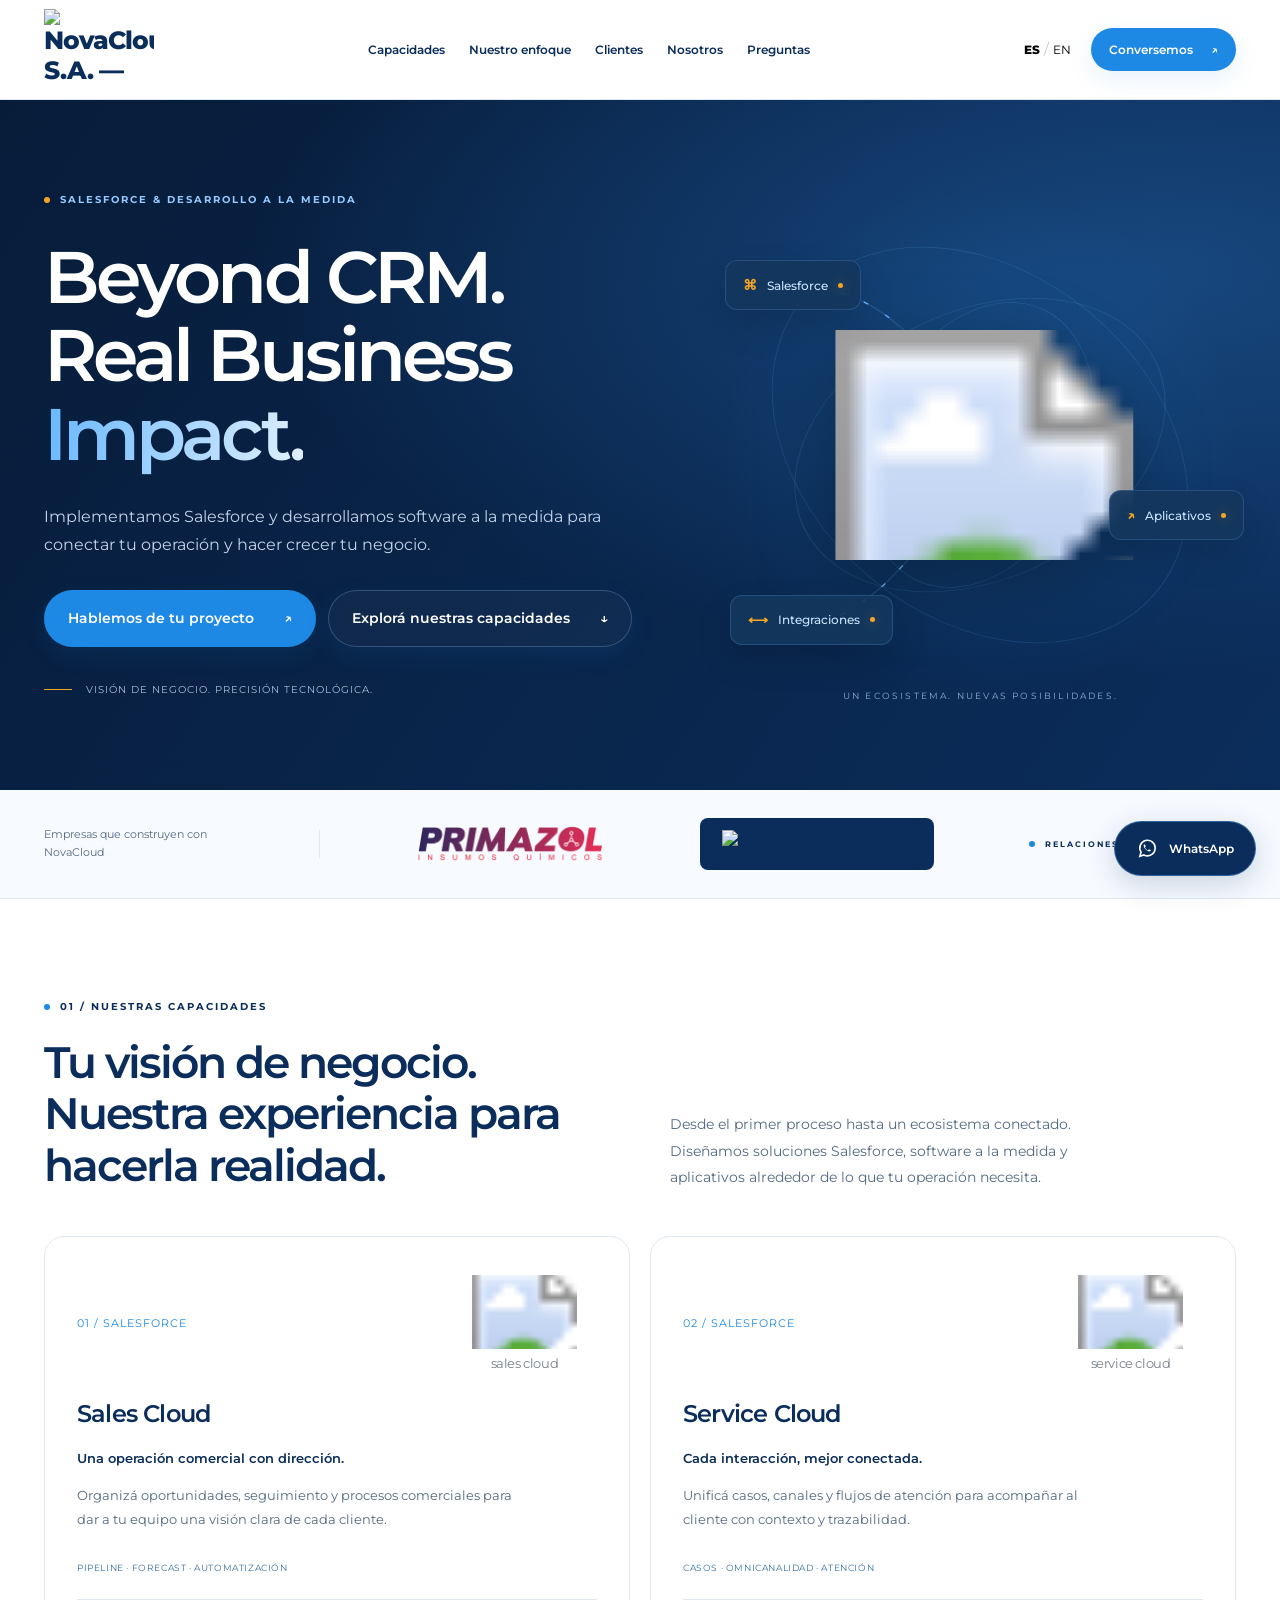
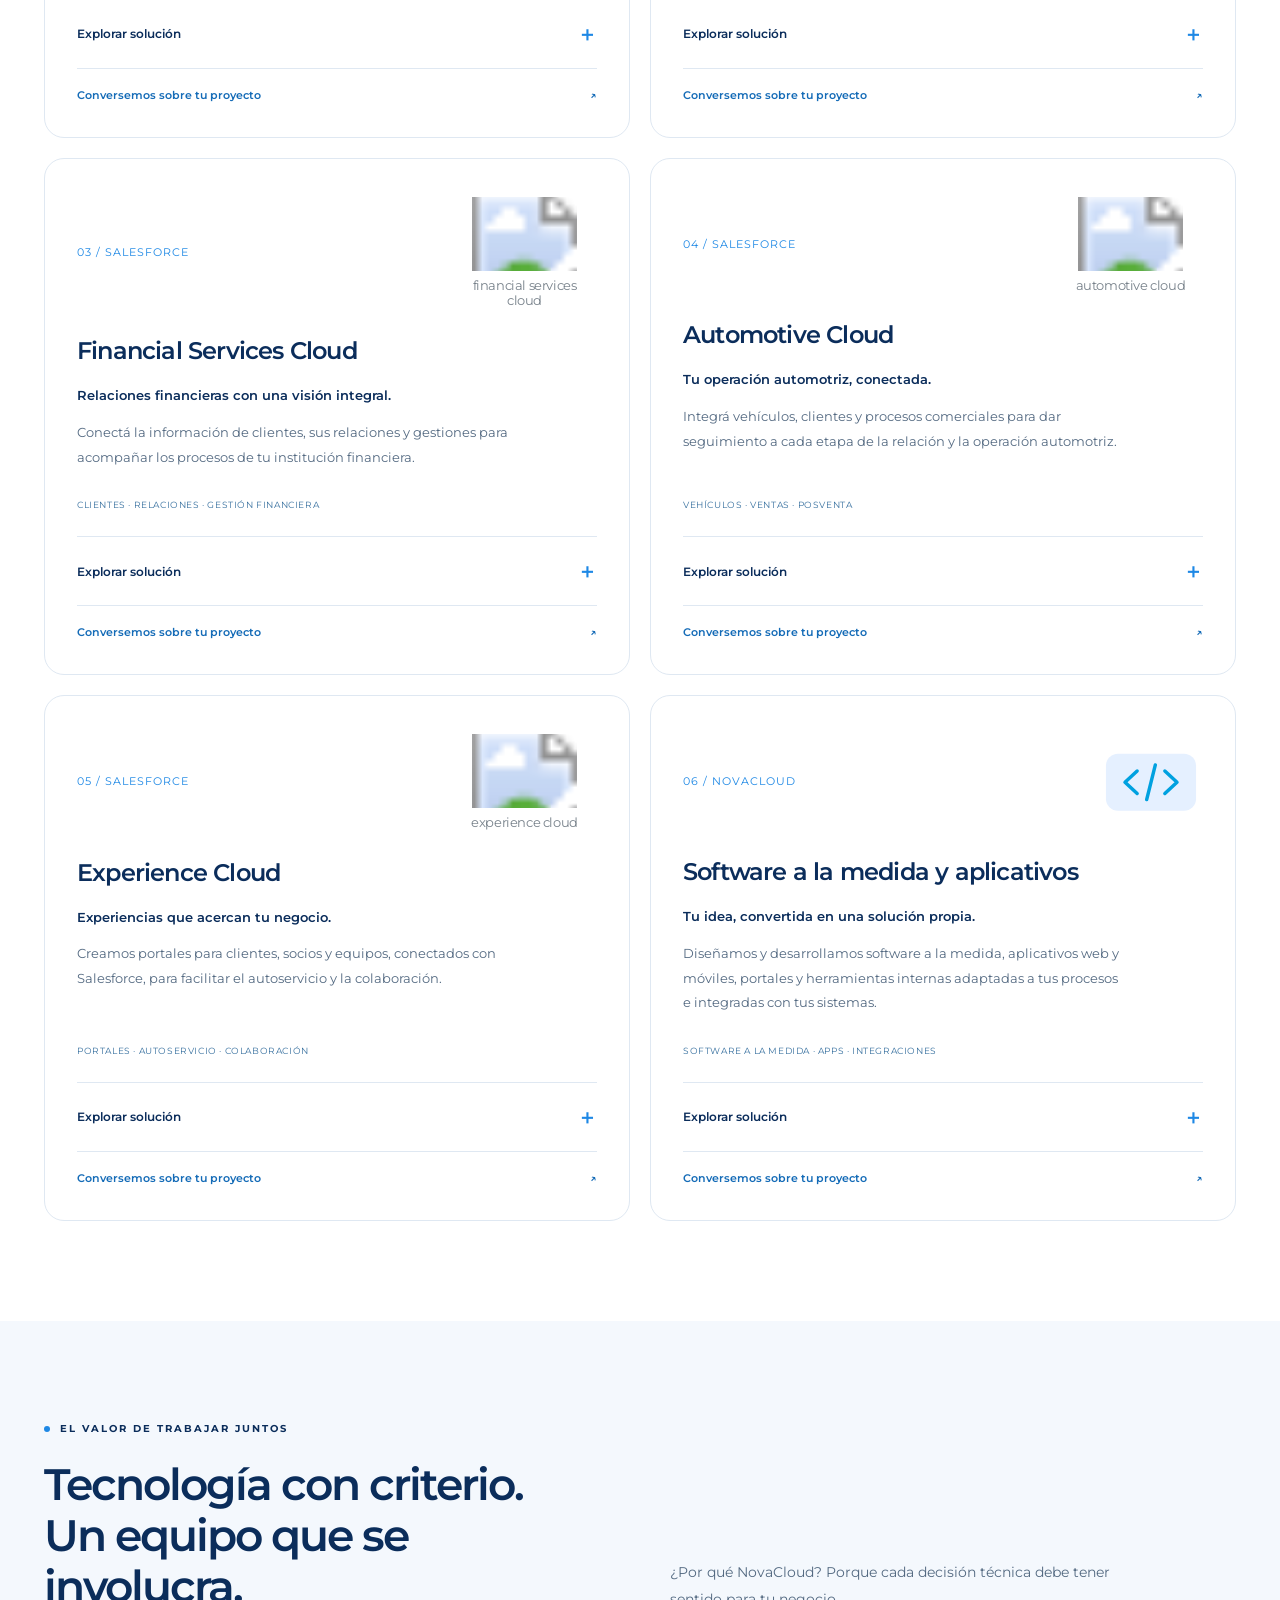
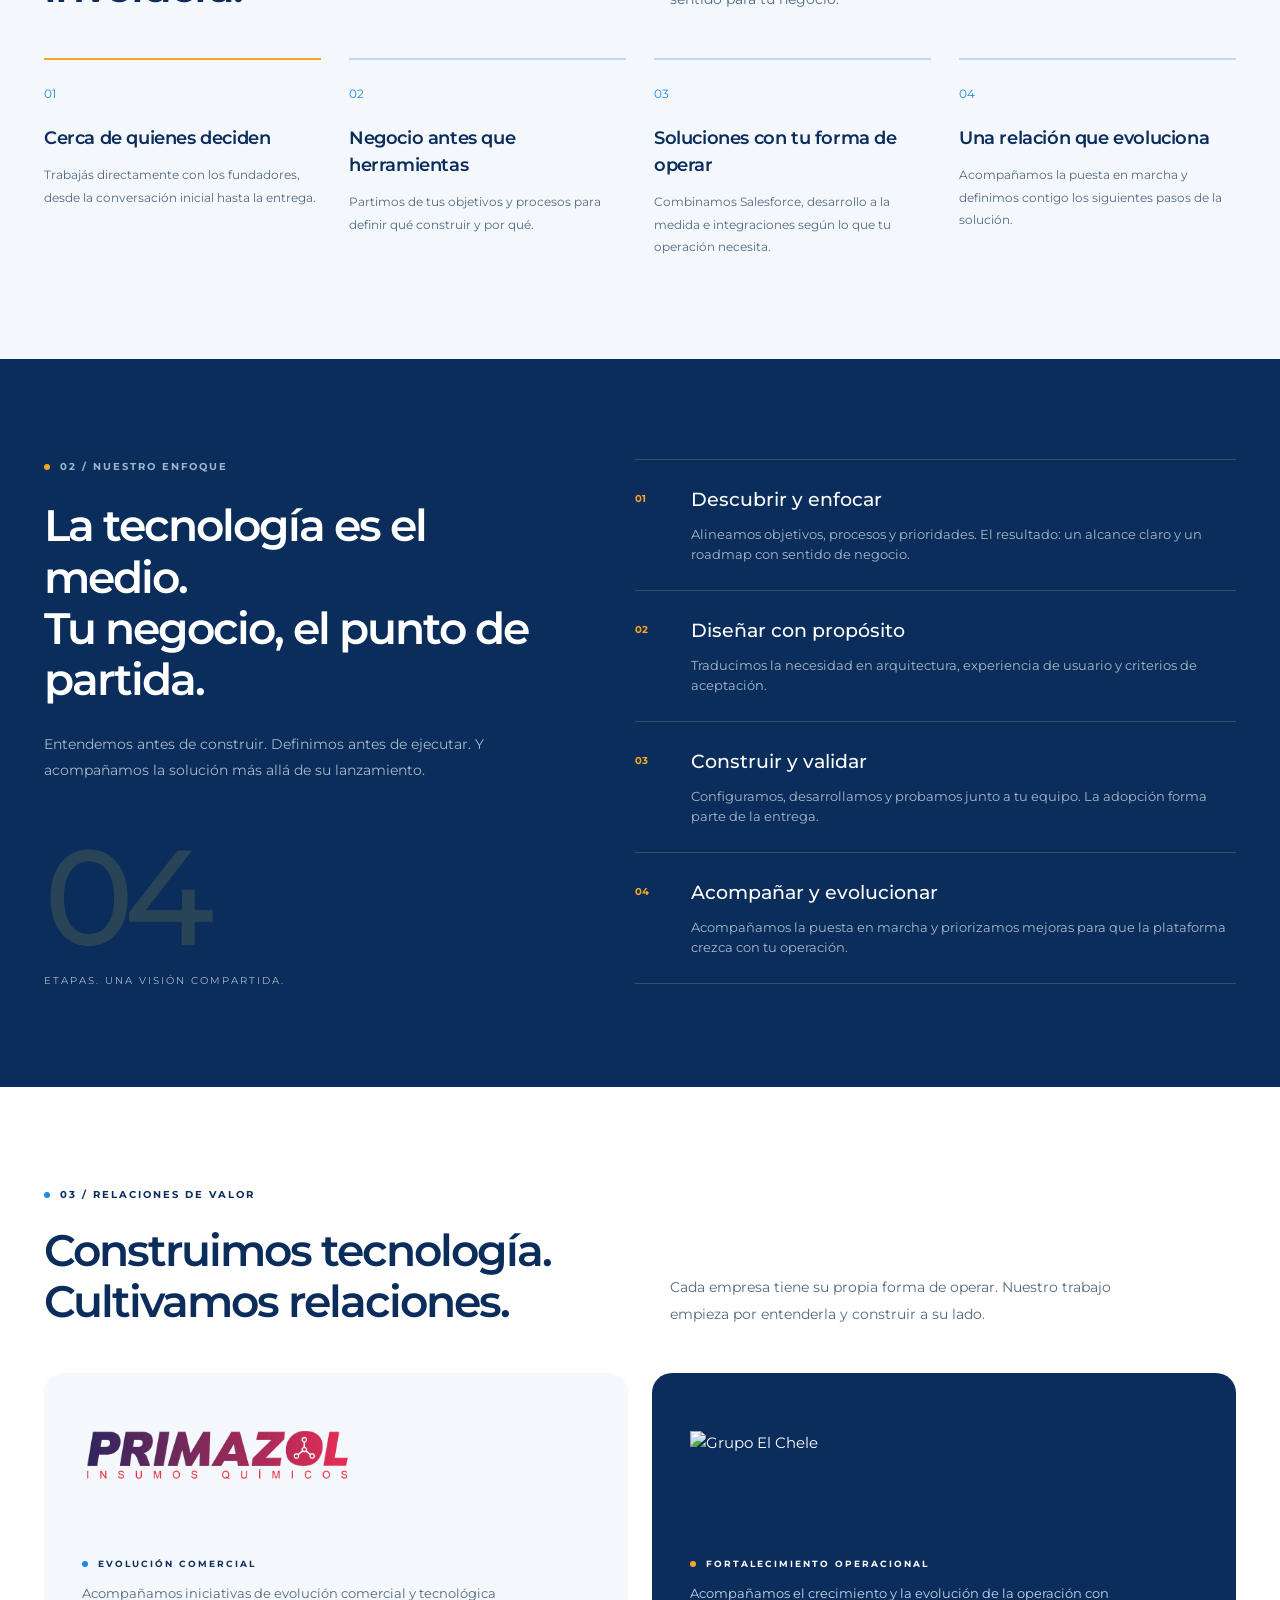
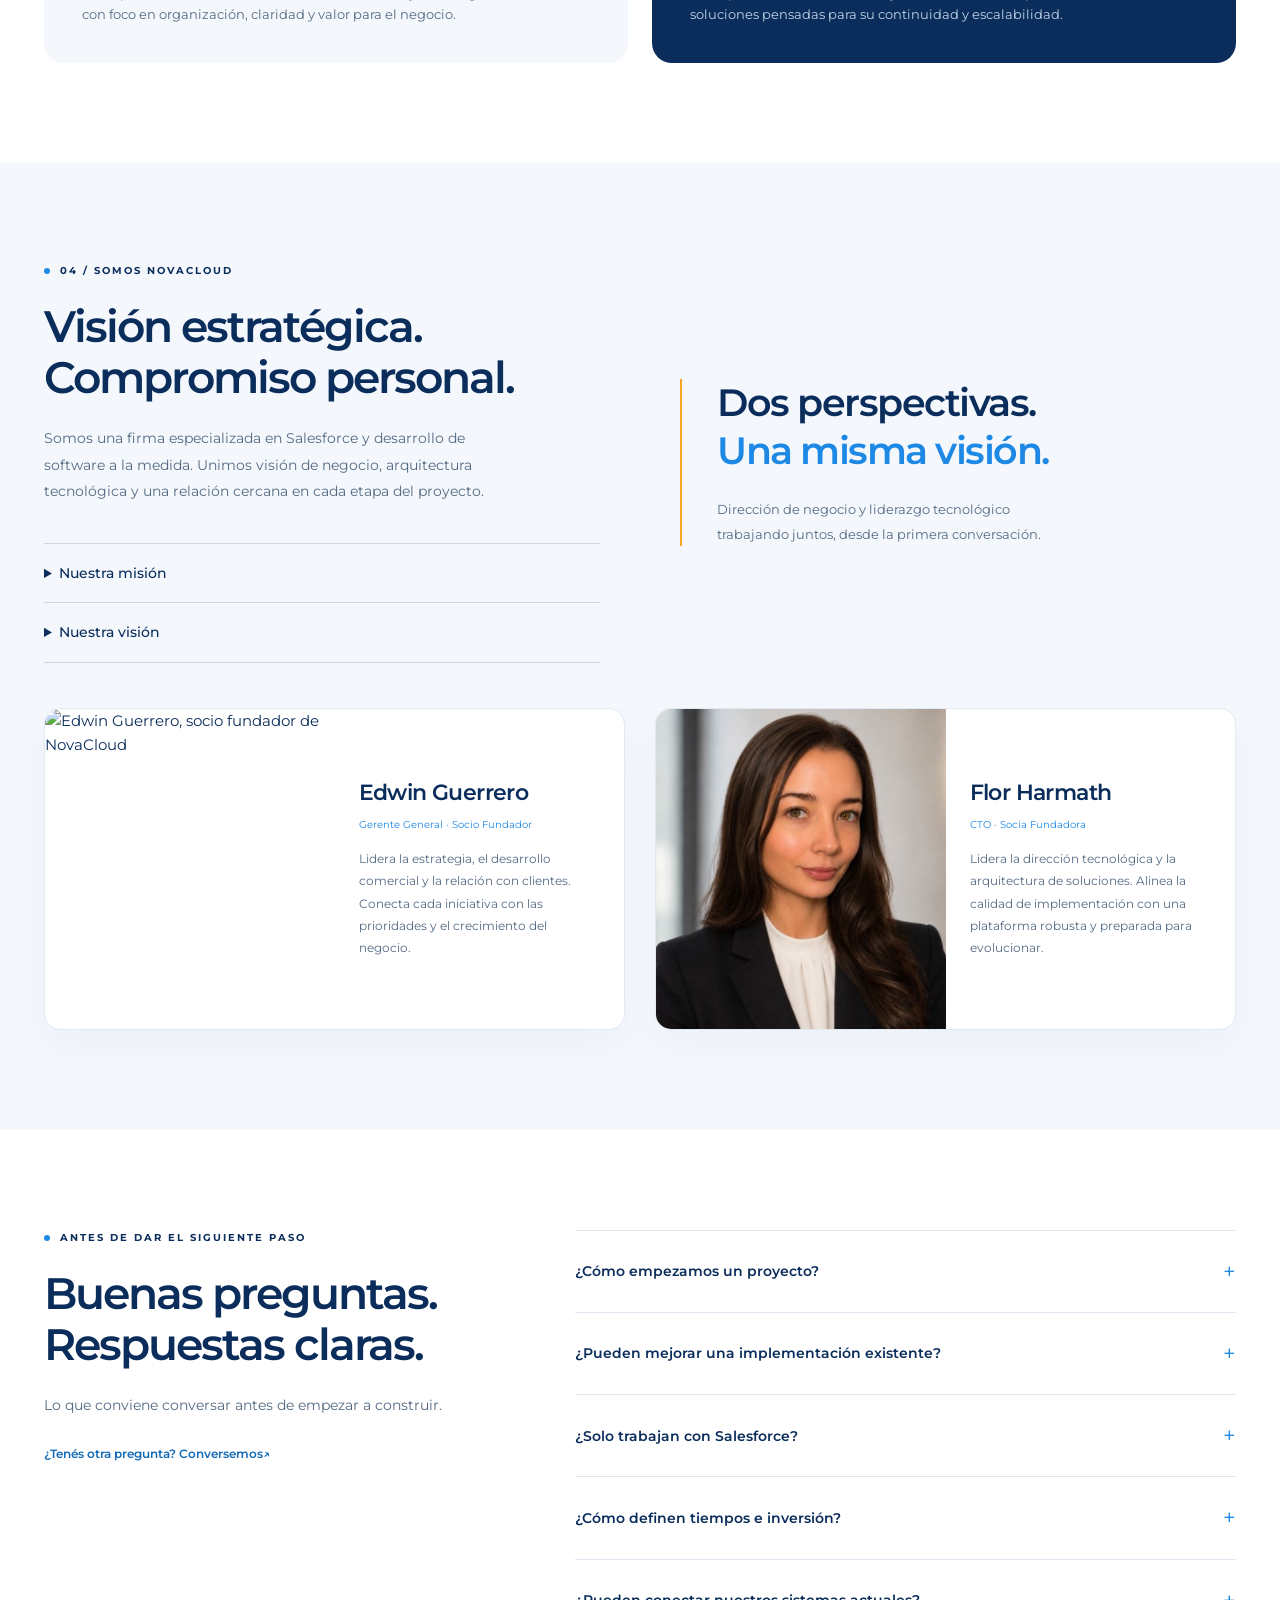
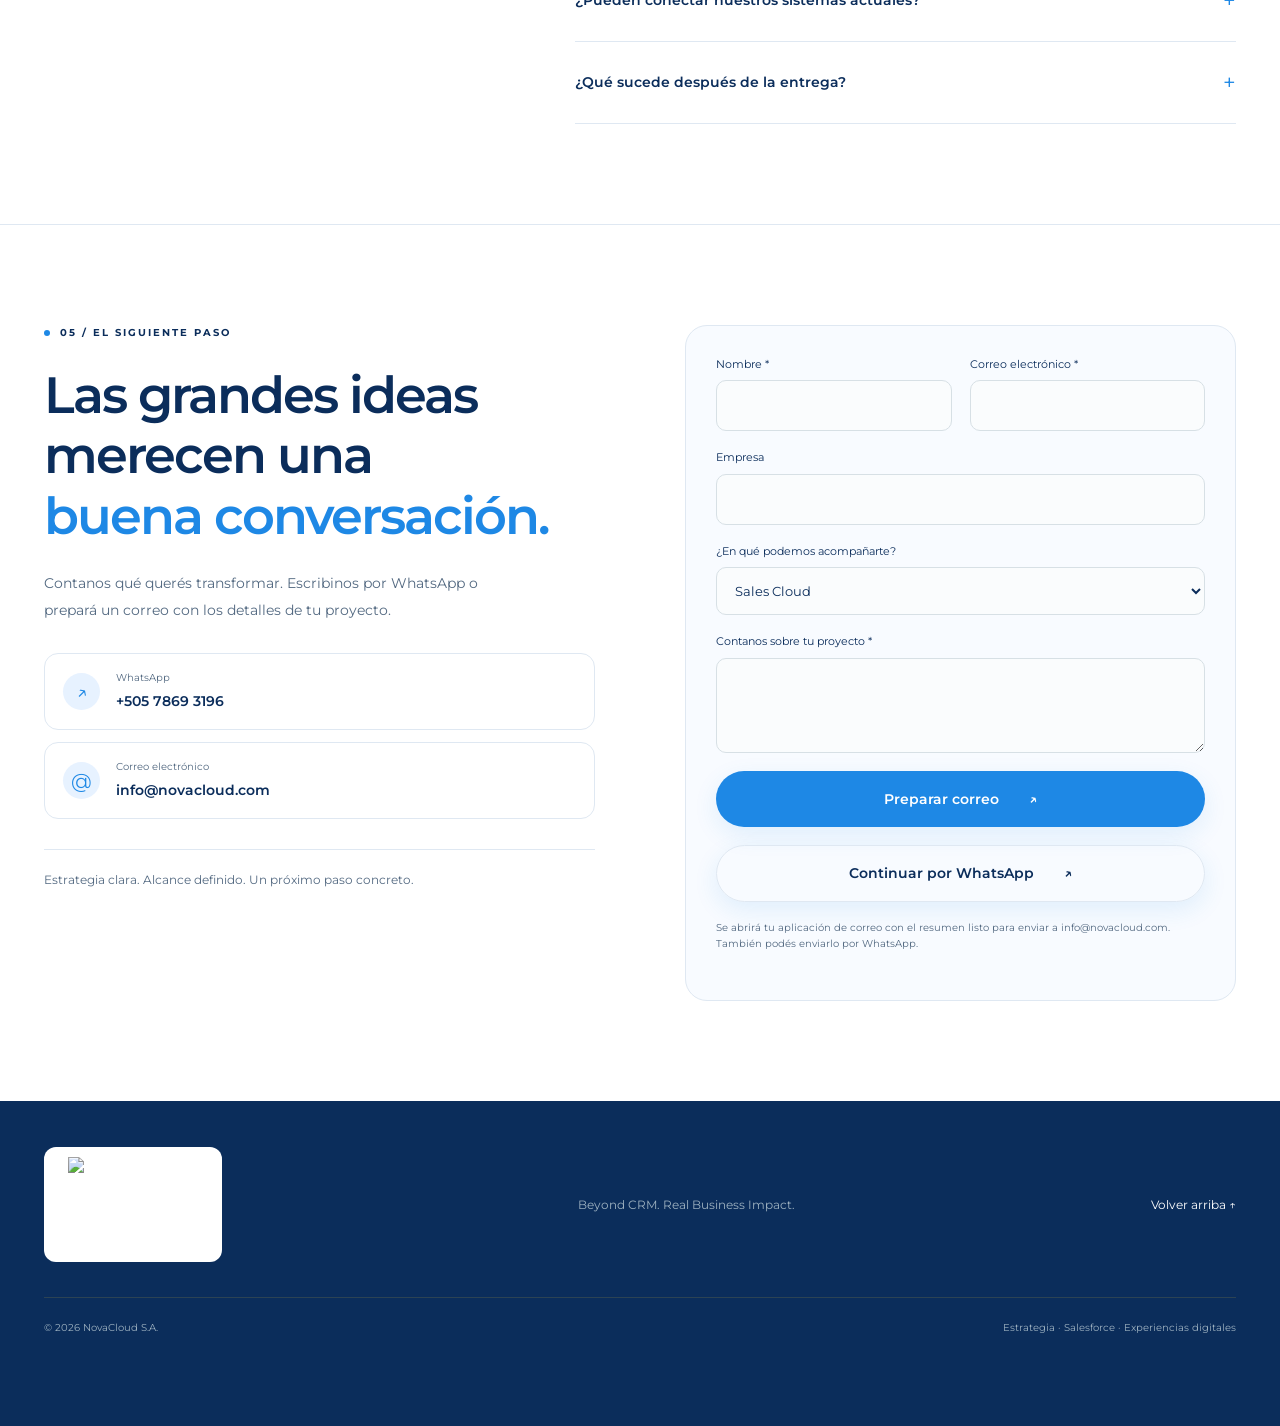
==== commit 3934b338: "Add files via upload" ====
--- a/index.html
+++ b/index.html
@@ -1,233 +1,26 @@
-<!doctype html>
-<html lang="es">
-<head>
-  <meta charset="utf-8" />
-  <meta name="viewport" content="width=device-width, initial-scale=1" />
-  <title>NovaCloud S.A. | Beyond CRM. Real Business Impact.</title>
-  <meta name="description" content="NovaCloud S.A. diseña, implementa y evoluciona soluciones Salesforce, automatización y sitios web con enfoque estratégico y de alto nivel." />
-  <meta name="theme-color" content="#0B2D5B" />
-  <link rel="icon" href="assets/favicon.png" type="image/png" />
-  <link rel="preconnect" href="https://fonts.googleapis.com">
-  <link rel="preconnect" href="https://fonts.gstatic.com" crossorigin>
-  <link href="https://fonts.googleapis.com/css2?family=Inter:wght@400;500;600;700;800&family=Montserrat:wght@500;600;700;800&family=Plus+Jakarta+Sans:wght@500;600;700;800&display=swap" rel="stylesheet">
-  <style>
-    :root{
-      --nova:#0B2D5B; --nova-deep:#081E3D; --blue:#1E88E5; --sky:#67B7FF; --cyan:#22B8F0; --gold:#F5A623;
-      --text:#15314B; --muted:#6E8093; --line:#DDE9F2; --bg:#F5FAFF; --white:#fff;
-      --shadow-xl:0 38px 90px rgba(11,45,91,.14); --shadow-lg:0 22px 48px rgba(11,45,91,.10); --shadow-md:0 14px 30px rgba(11,45,91,.08);
-      --r-xxl:38px; --r-xl:28px; --r-lg:22px; --r-md:16px; --max:1240px;
-    }
-    *{box-sizing:border-box} html{scroll-behavior:smooth} body{margin:0;font-family:"Inter",system-ui,sans-serif;color:var(--text);background:linear-gradient(180deg,#fbfdff 0%,#f4f9ff 38%,#ffffff 100%);overflow-x:hidden;-webkit-font-smoothing:antialiased}
-    a{text-decoration:none;color:inherit} img{display:block;max-width:100%} button,input,textarea{font:inherit}
-    .container{width:min(var(--max),calc(100% - 40px));margin-inline:auto} .section{padding:106px 0;position:relative}
-    .eyebrow{display:inline-flex;align-items:center;gap:12px;font-size:.78rem;font-weight:800;letter-spacing:.16em;text-transform:uppercase;color:var(--blue)}
-    .eyebrow::before{content:"";width:34px;height:2px;border-radius:999px;background:linear-gradient(90deg,var(--blue),var(--gold))}
-    .title{font-family:"Plus Jakarta Sans",sans-serif;font-size:clamp(2.3rem,4.6vw,4.5rem);line-height:.98;letter-spacing:-.06em;color:var(--nova);margin:16px 0} .title.small{font-size:clamp(2rem,3.5vw,3.2rem)}
-    .lead{max-width:780px;margin:0;color:var(--muted);font-size:1.05rem;line-height:1.88} .gradient-text{background:linear-gradient(92deg,var(--nova) 0%,var(--blue) 48%,var(--cyan) 78%,var(--gold) 118%);-webkit-background-clip:text;background-clip:text;color:transparent}
-    .card{background:#fff;border:1px solid rgba(11,45,91,.06);box-shadow:var(--shadow-md);border-radius:var(--r-xl)} .glass{background:rgba(255,255,255,.80);backdrop-filter:blur(18px) saturate(135%);border:1px solid rgba(255,255,255,.84);box-shadow:var(--shadow-lg)}
-    .grid{display:grid;gap:24px} .reveal{opacity:0;transform:translateY(28px);transition:opacity .8s cubic-bezier(.2,.7,.2,1),transform .8s cubic-bezier(.2,.7,.2,1)} .reveal.visible{opacity:1;transform:none}
-    .cursor-glow{position:fixed;left:0;top:0;width:360px;height:360px;border-radius:50%;transform:translate(-50%,-50%);pointer-events:none;background:radial-gradient(circle,rgba(103,183,255,.20),rgba(103,183,255,0) 70%);filter:blur(12px);opacity:0;z-index:3;transition:opacity .25s}
-    .noise{position:fixed;inset:0;pointer-events:none;opacity:.025;z-index:100;background-image:url("data:image/svg+xml,%3Csvg xmlns='http://www.w3.org/2000/svg' viewBox='0 0 140 140'%3E%3Cfilter id='n'%3E%3CfeTurbulence type='fractalNoise' baseFrequency='.92' numOctaves='4'/%3E%3C/filter%3E%3Crect width='100%25' height='100%25' filter='url(%23n)' opacity='.55'/%3E%3C/svg%3E")}
-    .orb,.orb-2{position:fixed;border-radius:50%;pointer-events:none;z-index:-1;filter:blur(10px)} .orb{left:-160px;bottom:-100px;width:380px;height:380px;background:radial-gradient(circle,rgba(103,183,255,.18),rgba(103,183,255,0) 70%)} .orb-2{right:-170px;top:120px;width:360px;height:360px;background:radial-gradient(circle,rgba(34,184,240,.14),rgba(34,184,240,0) 72%)}
+<!doctype html><html lang="es"><head><meta charset="utf-8"><meta name="viewport" content="width=device-width,initial-scale=1"><title>NovaCloud — Beyond CRM. Real Business Impact.</title><meta name="description" content="Conectamos estrategia, Salesforce y experiencias digitales para transformar tu operación. Conocé NovaCloud."><meta name="theme-color" content="#0b2d5b"><style>
+@import url('https://fonts.googleapis.com/css2?family=Montserrat:wght@400;500;600;700;800&display=swap');
+:root{--ink:#092537;--muted:#526979;--blue:#147cf1;--light:#f2f6f8;--line:#dbe4e9;--dark:#071e30;--lime:#c1ed91}*{box-sizing:border-box}html{scroll-behavior:smooth;scroll-padding-top:100px}body{margin:0;background:#fff;color:var(--ink);font:16px/1.6 'Montserrat',sans-serif}h1,h2,h3,h4,p{margin:0}h1,h2,h3{font-family:Montserrat,sans-serif}a{color:inherit;text-decoration:none}button,input,select,textarea{font:inherit}button,a,input,textarea,select{-webkit-tap-highlight-color:transparent}button{cursor:pointer}a:focus-visible,button:focus-visible,input:focus-visible,select:focus-visible,textarea:focus-visible{outline:3px solid #147cf1;outline-offset:5px}.wrap{width:min(1240px,calc(100% - 88px));margin:auto}.skip{position:fixed;top:-100px;background:white;padding:12px;z-index:100}.skip:focus{top:0}header{height:90px;background:#fff;position:sticky;top:0;z-index:30;border-bottom:1px solid var(--line)}.nav{height:100%;display:flex;align-items:center;justify-content:space-between;gap:24px}.brand{display:flex;align-items:center;gap:10px;font:800 25px Montserrat,sans-serif;letter-spacing:-1px}.mark{width:30px;height:32px;background:var(--blue);clip-path:polygon(0 100%,0 0,30% 0,70% 60%,70% 0,100% 0,100% 100%,70% 100%,30% 40%,30% 100%)}.brand small{font-size:9px;letter-spacing:1px;align-self:flex-end;padding-bottom:3px}nav{display:flex;gap:28px;font-size:13px;font-weight:600}nav a:hover{color:var(--blue)}.actions{display:flex;gap:20px;align-items:center}.lang{border:0;background:none;font-size:12px;padding:8px 0}.lang[aria-pressed=true]{font-weight:800}.langsep{color:#bcc7cf}.btn{display:inline-flex;justify-content:center;align-items:center;gap:30px;background:var(--blue);color:white;padding:16px 23px;border:1px solid transparent;border-radius:4px;font-size:14px;font-weight:600;transition:background .2s,transform .2s}.btn:hover{background:#0864c7;transform:translateY(-2px)}.btn.small{padding:11px 17px;gap:18px;font-size:12px}.btn.outline{color:var(--ink);border-color:var(--line);background:transparent}.menu{display:none;background:none;border:1px solid var(--line);border-radius:4px;padding:7px 11px}.eyebrow{font-size:10px;font-weight:700;letter-spacing:2px;text-transform:uppercase;display:flex;align-items:center;gap:10px}.eyebrow:before{content:'';width:6px;height:6px;background:var(--blue);border-radius:50%}.hero{background:var(--light);overflow:hidden;position:relative}.hero-grid{display:grid;grid-template-columns:1.1fr .9fr;min-height:650px;align-items:center;gap:30px}.hero-copy{padding:75px 0;position:relative;z-index:2}h1{font-size:clamp(52px,5.5vw,79px);line-height:1.07;letter-spacing:-4px;font-weight:600;margin:30px 0}h1 em{font-style:normal;color:var(--blue)}.hero-copy>p{max-width:490px;font-size:16px;color:var(--muted);line-height:1.8}.hero-ctas{display:flex;gap:12px;flex-wrap:wrap;margin-top:30px}.hero-note{display:flex;align-items:center;gap:14px;margin-top:35px;font-size:10px;letter-spacing:1.3px;color:#526979;text-transform:uppercase}.hero-note i{width:28px;height:1px;background:#92a7b4}.visual{position:relative;height:540px;display:grid;place-items:center;isolation:isolate}.visual:before{content:'';position:absolute;width:560px;height:560px;background:radial-gradient(circle,#d5e7fa 0,transparent 67%);z-index:-2}.orbit{position:absolute;border:1px solid #b9d0e1;border-radius:50%;width:390px;height:390px;transform:rotate(-25deg) scaleY(.69)}.orbit.o2{transform:rotate(40deg) scaleY(.75);width:460px;height:460px}.orbit.o3{transform:rotate(-65deg) scaleY(.7);width:300px;height:300px}.sculpture{width:235px;height:265px;position:relative;transform:rotate(-12deg);filter:drop-shadow(18px 30px 20px #183d7040);animation:float 7s ease-in-out infinite}.slab{position:absolute;width:79px;height:240px;background:linear-gradient(110deg,#87bcff 0%,#2789fc 25%,#0751ad 75%,#042e66);border:1px solid #75b7ff;border-radius:14px;transform:skewY(-18deg);box-shadow:inset -12px 0 18px #052c6344}.slab.one{left:0;top:20px}.slab.two{right:0;top:0}.slab.three{left:79px;top:38px;height:170px;transform:skewY(40deg);background:linear-gradient(100deg,#83bfff,#187ce9 55%,#094481)}.visual-tag{position:absolute;background:#ffffffed;border:1px solid white;padding:10px 15px;border-radius:5px;font-size:10px;letter-spacing:1px;box-shadow:0 10px 40px #193d6910;display:flex;align-items:center;gap:10px}.visual-tag b{font-size:14px;color:var(--blue)}.tag1{left:4px;top:100px}.tag2{right:-5px;top:260px}.tag3{left:25px;bottom:65px}.visual-caption{position:absolute;bottom:12px;text-transform:uppercase;letter-spacing:2.2px;font-size:9px;color:var(--muted)}@keyframes float{50%{transform:translateY(-12px) rotate(-8deg)}}.trust{border-bottom:1px solid var(--line)}.trust-inner{display:flex;align-items:center;justify-content:space-between;gap:24px;padding:28px 0}.trust p{font-size:11px;max-width:180px;color:var(--muted)}.client-word{font:800 25px Montserrat,sans-serif;letter-spacing:-1px}.client-word:last-child{font-size:21px}.trust-line{height:28px;width:1px;background:var(--line)}section.space{padding:100px 0}.section-head{display:grid;grid-template-columns:1fr 1fr;gap:60px;align-items:end;margin:22px 0 45px}h2{font-size:clamp(32px,3.4vw,48px);font-weight:500;line-height:1.18;letter-spacing:-2px}p.muted{color:var(--muted);max-width:470px;font-size:14px;line-height:1.9}.service-grid{display:grid;grid-template-columns:repeat(2,1fr);border-top:1px solid var(--line);border-left:1px solid var(--line)}.service{padding:35px;border-right:1px solid var(--line);border-bottom:1px solid var(--line);transition:background .2s}.service:hover{background:var(--light)}.service-top{display:flex;align-items:center;justify-content:space-between;color:var(--blue);font-size:12px;margin-bottom:34px}.service-top span:last-child{font-size:23px}.service h3{font-size:24px;letter-spacing:-.8px;margin-bottom:7px}.service h4{font-size:14px;font-weight:500;margin-bottom:14px}.service p{color:var(--muted);font-size:13px;max-width:440px}.service .tags{font-size:9px;letter-spacing:1px;text-transform:uppercase;margin-top:28px;color:#385b72}.dark{background:var(--dark);color:white}.dark .muted{color:#a6b9c7}.dark .eyebrow{color:#9db7c9}.dark .eyebrow:before{background:var(--lime)}.approach{display:grid;grid-template-columns:.9fr 1.1fr;gap:100px}.approach h2{margin:25px 0}.approach .large-num{font:500 135px/1 Montserrat,sans-serif;letter-spacing:-10px;color:#294357;margin-top:45px}.approach .large-num small{display:block;font:10px 'Montserrat',sans-serif;letter-spacing:2px;color:#a6b9c7;margin-top:10px}.steps{border-top:1px solid #365063}.step{display:grid;grid-template-columns:36px 1fr;gap:20px;padding:25px 0;border-bottom:1px solid #365063}.step>b{font-size:10px;color:var(--lime);padding-top:6px}.step h3{font-size:19px;font-weight:500;margin-bottom:8px}.step p{font-size:13px;color:#a6b9c7}.client-grid{display:grid;grid-template-columns:1fr 1fr;gap:24px}.client-panel{padding:38px;background:var(--light);min-height:290px;display:flex;flex-direction:column;justify-content:space-between}.client-panel:nth-child(2){background:#e9eef2}.client-panel .client-word{font-size:35px}.client-panel .eyebrow{margin:28px 0 12px;font-size:9px}.client-panel p{font-size:13px;color:var(--muted);max-width:430px}.about{background:var(--light)}.about-grid{display:grid;grid-template-columns:1fr 1fr;gap:75px}.about h2{margin:22px 0}.values{margin-top:38px;border-top:1px solid #cbd9e2}.values details{border-bottom:1px solid #cbd9e2;padding:18px 0}.values summary{cursor:pointer;font-weight:500;font-size:14px}.values p{padding-top:12px;color:var(--muted);font-size:13px}.people{display:flex;flex-direction:column;gap:16px}.person{background:white;padding:28px;display:grid;grid-template-columns:65px 1fr;gap:22px}.monogram{width:65px;height:75px;display:grid;place-items:center;background:#dceaf5;color:#2d638a;font:500 25px Montserrat,sans-serif}.person:nth-child(2) .monogram{background:#e7e9f6;color:#565f8f}.person h3{font-size:20px;letter-spacing:-.6px}.person .role{font-size:10px;color:var(--blue);margin:5px 0 13px}.person p{font-size:12px;color:var(--muted)}.contact-grid{display:grid;grid-template-columns:1fr 1fr;gap:90px}.contact-grid h2{font-size:clamp(40px,4vw,59px);margin:24px 0}.contact-grid h2 em{font-style:normal;color:var(--blue)}.contact-note{margin-top:30px;font-size:12px;color:var(--muted);border-top:1px solid var(--line);padding-top:20px}form{display:grid;grid-template-columns:1fr 1fr;gap:18px}label{font-size:11px;display:flex;flex-direction:column;gap:7px}.full{grid-column:1/-1}input,select,textarea{width:100%;border:1px solid #d7e0e5;border-radius:3px;padding:12px;background:#fafcfd;color:var(--ink);font-size:13px}textarea{resize:vertical;min-height:95px}form p{font-size:10px;color:var(--muted)}#status{font-size:12px;color:#246331}footer{background:var(--dark);color:white;padding:46px 0 25px}.footer-top{display:flex;justify-content:space-between;gap:30px;align-items:center;padding-bottom:35px}.footer-top p{font-size:12px;color:#9db1c0}.footer-bottom{border-top:1px solid #2c4354;padding-top:22px;display:flex;justify-content:space-between;font-size:10px;color:#9db1c0}.footer-bottom a{color:white}.reveal{animation:appear .7s ease both}@keyframes appear{from{opacity:0;transform:translateY(15px)}}
+@media(min-width:1500px){.hero-grid{min-height:720px}}@media(max-width:1100px){.wrap{width:calc(100% - 56px)}nav{gap:16px}.actions{gap:10px}.actions>.btn{display:none}.hero-grid{gap:0}h1{font-size:60px}.visual{transform:scale(.85);margin-left:-20px}.approach,.contact-grid{gap:45px}.about-grid{gap:35px}}@media(max-width:760px){.wrap{width:calc(100% - 40px)}header{height:72px}.brand{font-size:22px}.brand small{display:none}.mark{width:25px;height:27px}.menu{display:block}nav{display:none;position:absolute;top:71px;left:0;right:0;background:white;padding:24px;box-shadow:0 15px 20px #071e3010;flex-direction:column}nav.open{display:flex}.actions{gap:9px}.hero-grid{grid-template-columns:1fr}.hero-copy{padding:52px 0 0}h1{font-size:clamp(49px,10vw,72px);letter-spacing:-2.8px;margin:25px 0}.hero-copy>p{font-size:14px}.hero-ctas .btn{font-size:12px;padding:14px 16px;gap:15px}.hero-note{font-size:8px}.visual{height:390px;transform:scale(.82);margin:-10px -20px -10px}.tag1{left:0;top:40px}.tag2{right:0;top:180px}.tag3{bottom:20px;left:0}.visual-caption{bottom:-15px}.trust-inner{flex-wrap:wrap;justify-content:center;padding:23px 0;gap:22px}.trust p{max-width:none;width:100%;text-align:center}.trust-line{display:none}.client-word{font-size:22px}.client-word:last-child{font-size:18px}section.space{padding:65px 0}.section-head,.approach,.about-grid,.contact-grid{grid-template-columns:1fr;gap:24px}.section-head{margin-bottom:30px}h2{font-size:35px;letter-spacing:-1.3px}.service-grid,.client-grid{grid-template-columns:1fr}.service{padding:27px}.service-top{margin-bottom:24px}.approach .large-num{display:none}.steps{margin-top:15px}.client-panel{min-height:260px;padding:28px}.person{padding:22px;grid-template-columns:46px 1fr;gap:16px}.monogram{width:46px;height:59px;font-size:19px}.person h3{font-size:18px}.contact-grid h2{font-size:44px}.footer-top{align-items:flex-start;flex-direction:column;gap:15px}.footer-bottom{gap:15px;flex-wrap:wrap}.hero .eyebrow{font-size:8px;letter-spacing:1.4px}}@media(prefers-reduced-motion:reduce){html{scroll-behavior:auto}*,*:before,*:after{animation:none!important;transition:none!important}}
 
-    .preloader{position:fixed;inset:0;display:grid;place-items:center;background:linear-gradient(150deg,#f9fcff 0%,#edf6ff 48%,#ffffff 100%);z-index:200;transition:opacity .6s ease,visibility .6s ease}.preloader.hide{opacity:0;visibility:hidden}
-    .loader-wrap{text-align:center;padding:30px}.loader-logo{display:flex;align-items:center;justify-content:center;margin-bottom:10px}.loader-logo img{width:min(330px,72vw);height:auto;animation:loaderFloat 2.4s ease-in-out infinite;filter:drop-shadow(0 18px 34px rgba(11,45,91,.12))}.loader-tag{font-family:"Plus Jakarta Sans",sans-serif;color:var(--nova);font-weight:700;font-size:1rem;letter-spacing:-.02em}.loader-progress{width:240px;height:8px;border-radius:999px;background:#e1ebf4;margin:18px auto 0;overflow:hidden}.loader-progress span{display:block;height:100%;width:0;background:var(--nova);border-radius:999px;animation:load 2.6s ease-in-out infinite}@keyframes load{0%{width:12%}50%{width:62%}100%{width:100%}} @keyframes loaderFloat{0%,100%{transform:translateY(0) scale(1)}50%{transform:translateY(-7px) scale(1.015)}}
+.cloud-badge{width:104px;flex-shrink:0;color:#00a1e0;transition:transform .35s ease,filter .35s ease}.cloud-badge svg{display:block;width:100%;height:auto}.service:hover .cloud-badge{transform:translateY(-4px);filter:drop-shadow(0 7px 9px #00a1e022)}.service-top{min-height:76px;margin-bottom:20px}.service-top .service-number{font-size:11px;letter-spacing:1px;text-transform:uppercase}.service h3{max-width:420px;line-height:1.3}.service h4{margin-top:12px}.service{display:flex;flex-direction:column}.service .tags{margin-top:auto;padding-top:28px}.service p{padding-bottom:4px}
+@media(max-width:760px){.cloud-badge{width:88px}.service h3{font-size:23px}.service-top{min-height:64px}}
 
-    header{position:fixed;inset:0 0 auto;z-index:50;transition:.35s ease} header.scrolled{background:rgba(255,255,255,.75);backdrop-filter:blur(18px) saturate(145%);border-bottom:1px solid rgba(11,45,91,.06);box-shadow:0 12px 38px rgba(11,45,91,.08)}
-    .nav{height:88px;display:flex;align-items:center;justify-content:space-between;gap:18px}.brand{display:flex;align-items:center;min-width:285px}.header-logo{height:58px;width:auto;max-width:330px;object-fit:contain;filter:drop-shadow(0 8px 18px rgba(11,45,91,.06));transition:transform .28s ease}.brand:hover .header-logo{transform:translateY(-1px) scale(1.018)}
-    .nav-links{display:flex;gap:28px;align-items:center;color:#3d5a76;font-weight:700;font-size:.92rem}.nav-links a{position:relative;padding:8px 0}.nav-links a::after{content:"";position:absolute;left:0;bottom:0;width:0;height:2px;border-radius:999px;background:linear-gradient(90deg,var(--blue),var(--gold));transition:.25s}.nav-links a:hover::after,.nav-links a.active::after{width:100%}
-    .nav-actions{display:flex;align-items:center;gap:10px}.lang-toggle{display:flex;align-items:center;padding:5px;border-radius:999px;background:rgba(255,255,255,.86);border:1px solid rgba(11,45,91,.08);box-shadow:0 8px 18px rgba(11,45,91,.07)}.lang-btn{border:0;background:transparent;padding:10px 14px;border-radius:999px;font-size:.82rem;font-weight:800;color:#57718b;cursor:pointer;transition:.25s}.lang-btn.active{background:linear-gradient(135deg,var(--nova),var(--blue));color:#fff;box-shadow:0 10px 16px rgba(11,45,91,.14)}.nav-cta{display:inline-flex;align-items:center;gap:8px;padding:13px 18px;border-radius:999px;background:linear-gradient(135deg,var(--nova),var(--blue));color:#fff;font-weight:800;font-size:.9rem;box-shadow:0 16px 32px rgba(11,45,91,.16)}.menu{display:none;border:0;background:transparent;padding:8px;cursor:pointer}.menu span{display:block;width:24px;height:2px;background:var(--nova);margin:5px;border-radius:999px}
+:root{--ink:#0b2d5b;--blue:#1e88e5;--light:#f4f8fd;--dark:#0b2d5b;--lime:#f5a623;--muted:#536981;--line:#dfe8f2}body{font-size:15px}h1,h2,h3{font-weight:600}header{height:100px;background:#ffffffef;backdrop-filter:blur(16px);transition:box-shadow .3s}header.scrolled{box-shadow:0 8px 35px #0b2d5b12}.brand-logo{display:block;width:110px;height:81px;object-fit:contain}.nav{gap:22px}nav{font-size:12px;gap:24px}.btn{border-radius:100px;box-shadow:0 8px 24px #1e88e51c}.btn:hover{background:#1374c9;box-shadow:0 12px 32px #1e88e52e}.hero{background:radial-gradient(ellipse at 90% 25%,#17477e 0,transparent 55%),linear-gradient(125deg,#071c39,#0b2d5b);color:white}.hero-grid{min-height:690px;grid-template-columns:1.12fr .88fr}.hero-copy>p{color:#c2d4e9;max-width:570px;font-size:16px}.hero .eyebrow{color:#95c9ff}.hero .eyebrow:before{background:#f5a623}.hero h1{font-size:clamp(52px,5.7vw,80px);font-weight:600;letter-spacing:-3.9px}.hero h1 em{background:linear-gradient(100deg,#67b7ff,#e0f0ff);background-clip:text;color:transparent}.hero .btn.outline{border-color:#7799c05c;color:white;background:#ffffff08}.hero .btn.outline:hover{background:#ffffff15}.hero-note{color:#a6bed9;letter-spacing:1px}.hero-note i{background:#f5a623}.visual:before{background:radial-gradient(circle,#1e88e531,transparent 65%)}.orbit{border-color:#67b7ff29}.cloud-sculpture{width:320px;max-width:100%;filter:drop-shadow(0 24px 38px #0005);animation:cloudFloat 6s ease-in-out infinite;position:relative}.nova-cloud{width:100%;display:block;overflow:hidden}.visual-tag{background:#14375eeb;border:1px solid #71b8ff35;color:#cce5ff;box-shadow:0 15px 35px #0002;border-radius:12px;padding:13px 17px}.visual-tag b{color:#f5a623}.tag1{left:0;top:85px}.tag2{right:-8px;top:315px}.tag3{left:5px;bottom:70px}.visual-caption{color:#8eadd0}.trust{background:#f7faff}.trust-inner{padding:26px 0}.trust-logo{display:block;width:190px;height:56px;object-fit:contain}.gec-trust{background:#0b2d5b;padding:12px 22px;border-radius:8px}.gec-trust .trust-logo{height:28px}.trust .eyebrow{font-size:8px}.service-grid{gap:20px;border:0}.service{border:1px solid var(--line);border-radius:20px;padding:32px;background:#fff;position:relative;transition:transform .3s,box-shadow .3s,border-color .3s}.service:hover{transform:translateY(-5px);box-shadow:0 18px 45px #0b2d5b0c;border-color:#90c9fa;background:white}.service h3{font-size:24px;letter-spacing:-.8px}.service h4{font-size:13px;font-weight:600}.service p{font-size:13px;line-height:1.9}.service .tags{font-size:9px;line-height:1.9;letter-spacing:.6px;padding:23px 0;color:#37709f}.service-details{border-top:1px solid var(--line)}.service-details summary{font-size:12px;font-weight:600;padding:18px 0;cursor:pointer;list-style:none;display:flex;align-items:center;justify-content:space-between}.service-details summary::-webkit-details-marker{display:none}.service-details summary>span:last-child{transition:transform .2s;color:var(--blue);font-size:20px}.service-details[open] summary>span:last-child{transform:rotate(45deg)}.detail-body{padding:0 0 20px}.detail-body h5{font-size:11px;margin:16px 0 6px}.service-cta{display:flex;justify-content:space-between;gap:12px;border-top:1px solid var(--line);padding-top:18px;font-size:11px;font-weight:600;color:#146bb7}.service-cta:hover{color:#0b2d5b}.why{background:#f4f8fd}.why-grid{display:grid;grid-template-columns:repeat(4,1fr);gap:28px}.why-number{display:block;color:#1e88e5;font-size:12px;margin-bottom:22px}.why-card{border-top:2px solid #bedaf3;padding-top:24px}.why-card:first-child{border-color:#f5a623}.why-card h3{font-size:18px;line-height:1.5;margin-bottom:12px;letter-spacing:-.4px}.why-card p{font-size:12px;line-height:1.9;color:var(--muted)}.client-panel{border-radius:20px;background:#f4f7fc;overflow:hidden}.client-panel:nth-child(2){background:#0b2d5b;color:white}.client-panel:nth-child(2) p{color:#c2d4e9}.client-panel:nth-child(2) .eyebrow:before{background:#f5a623}.client-logo-panel{height:90px;display:flex;align-items:center}.client-logo-panel img{width:270px;max-width:100%;height:auto;max-height:100%;object-fit:contain}.about-grid{grid-template-columns:.8fr 1.2fr;gap:60px}.people{display:grid;grid-template-columns:1fr 1fr;gap:20px;align-items:start}.person{display:flex;flex-direction:column;gap:0;padding:0;border-radius:16px;overflow:hidden;box-shadow:0 16px 40px #0b2d5b08}.portrait{width:100%;height:auto;aspect-ratio:1/1.13;object-fit:cover;object-position:center 25%;display:block}.person>div{padding:25px 22px}.person h3{font-size:19px;line-height:1.4}.person .role{font-size:10px;line-height:1.8;margin:7px 0 14px}.person p{line-height:1.85;font-size:11px}input,select,textarea{border-radius:10px;padding:14px}form{padding:30px;border:1px solid var(--line);border-radius:22px;background:#f8fbff}footer .brand{background:white;border-radius:12px;padding:10px 24px}footer .brand-logo{width:130px;height:95px}.brand-loader{position:fixed;inset:0;z-index:100;background:#f8fbff;display:flex;align-items:center;justify-content:center;flex-direction:column;pointer-events:none;animation:loaderExit .5s ease 1.1s forwards}.brand-loader .nova-cloud{width:150px;animation:loaderPulse 1s ease-in-out infinite}.loader-line{width:85px;height:2px;background:#dce9f5;margin-top:28px;overflow:hidden;border-radius:3px}.loader-line:after{content:'';display:block;height:100%;background:#f5a623;animation:loaderProgress 1.1s ease forwards;transform-origin:left}.brand-loader.loaded{opacity:0;visibility:hidden;transition:opacity .45s,visibility .45s}.scroll-reveal{transition:opacity .7s ease,transform .7s ease}.scroll-reveal.waiting{opacity:0;transform:translateY(24px)}.scroll-reveal.visible{opacity:1;transform:translateY(0)}@keyframes cloudFloat{50%{transform:translateY(-14px) rotate(2deg)}}@keyframes loaderPulse{50%{transform:translateY(-5px)}}@keyframes loaderProgress{from{transform:scaleX(0)}to{transform:scaleX(1)}}@keyframes loaderExit{to{opacity:0;visibility:hidden}}@media(min-width:1500px){.hero-grid{min-height:760px}}@media(max-width:1100px){.hero h1{font-size:60px}.about-grid{grid-template-columns:1fr}.people{max-width:780px}.why-grid{grid-template-columns:repeat(2,1fr)}.trust-inner{flex-wrap:wrap;justify-content:center}.trust p{max-width:160px}.contact-grid{gap:35px}.visual{margin-left:-20px}.cloud-sculpture{width:290px}}@media(max-width:760px){header{height:84px}nav{top:83px}.brand-logo{width:90px;height:68px}.hero-grid{grid-template-columns:1fr;min-height:0}.hero h1{font-size:clamp(46px,10vw,68px);letter-spacing:-2.7px}.hero-copy>p{font-size:14px}.hero-copy{padding-top:48px}.visual{height:380px;margin-top:0}.tag1{top:20px}.tag2{top:240px}.tag3{bottom:0}.cloud-sculpture{width:275px}.trust p{max-width:none}.trust-logo{width:150px;height:50px}.gec-trust{padding:10px 16px}.gec-trust .trust-logo{height:26px}.trust .eyebrow{width:100%;justify-content:center}.service-grid{gap:16px}.service{padding:25px}.service h3{font-size:23px}.why-grid{gap:28px 24px}.why-card h3{font-size:16px}.people{gap:16px}.person>div{padding:18px 15px}.person h3{font-size:17px}.person .role{font-size:9px}.portrait{aspect-ratio:1/1.2}.contact-grid h2{font-size:36px}.contact-grid form{padding:22px;gap:15px}form label{grid-column:1/-1}.section-head{gap:20px}.footer-top{flex-direction:row;flex-wrap:wrap}.brand-loader .nova-cloud{width:120px}}@media(max-width:420px){.people,.why-grid{grid-template-columns:1fr}.portrait{aspect-ratio:1/1}.person>div{padding:24px}.person h3{font-size:21px}.person p{font-size:12px}.hero-ctas .btn{width:100%}.hero-note{font-size:7px}.visual{transform:scale(.72);margin-left:-32px;margin-right:-32px}.client-logo-panel img{width:240px}}@media(prefers-reduced-motion:reduce){.brand-loader{display:none}.scroll-reveal.waiting{opacity:1;transform:none}.cloud-sculpture{animation:none}}
+.direct-contact{display:grid;gap:12px;margin-top:30px}.direct-contact>a{display:flex;align-items:center;gap:16px;padding:16px 18px;border:1px solid var(--line);border-radius:14px;transition:border-color .2s,background .2s}.direct-contact>a:hover{border-color:#67b7ff;background:#f4f8fd}.direct-contact small{display:block;font-size:10px;color:var(--muted);margin-bottom:3px}.direct-contact strong{font-size:14px;font-weight:600}.contact-symbol{width:37px;height:37px;border-radius:50%;background:#e7f2ff;color:#1e88e5;display:grid;place-items:center;font-size:20px}.floating-whatsapp{position:fixed;bottom:24px;right:24px;z-index:40;display:flex;align-items:center;gap:10px;padding:15px 21px;background:#0b2d5b;color:white;border:1px solid #67b7ff66;border-radius:50px;box-shadow:0 8px 30px #0b2d5b30;font-size:12px;font-weight:600;transition:transform .2s,background .2s}.floating-whatsapp:hover{transform:translateY(-4px);background:#17477e}footer{padding-bottom:90px}@media(max-width:760px){.floating-whatsapp{right:16px;bottom:16px;padding:14px}.floating-whatsapp>span{display:none}.direct-contact strong{font-size:13px}}
+.product-brand{width:145px;background:white;padding:6px 8px;border-radius:12px;display:flex;align-items:center;flex-direction:column;gap:7px}.product-brand svg{width:105px;height:74px;overflow:hidden}.product-brand .product-name{font:400 13px/1.2 Montserrat,sans-serif!important;letter-spacing:-.4px;text-align:center;color:#77818a;max-width:135px}.service-top{align-items:center;min-height:108px}.connection-map{position:absolute;inset:0;width:100%;height:100%;fill:none;stroke:#67b7ff30;stroke-width:1.4;pointer-events:none}.connection-flow{stroke:#67b7ff;stroke-dasharray:5 20;animation:flowDash 9s linear infinite}.visual-tag{font-size:12px;font-weight:500;text-transform:none;letter-spacing:0;transition:transform .3s,border-color .3s,background .3s}.visual-tag:hover{transform:translateY(-5px);border-color:#67b7ff;background:#1a4778}.node-dot{width:5px;height:5px;background:#f5a623;border-radius:50%;box-shadow:0 0 12px #f5a62388}.hero:after{content:'';position:absolute;inset:0;background-image:radial-gradient(#67b7ff24 .7px,transparent .7px);background-size:28px 28px;pointer-events:none;mask-image:linear-gradient(90deg,transparent,#000)}.hero-grid{position:relative;z-index:1}.example-box{background:#f2f7fd;border-left:2px solid #f5a623;border-radius:0 9px 9px 0;padding:2px 17px 16px;margin-top:20px}.detail-body .scope-note{font-size:11px;margin-top:18px;color:#526981}.service-details[open] .detail-body,.faq-item[open]>div{animation:detailIn .3s ease both}.service-cta>span:last-child{transition:transform .25s}.service-cta:hover>span:last-child{transform:translate(3px,-3px)}.about-grid{grid-template-columns:1fr 1fr;gap:45px 80px}.team-intro{max-width:580px}.team-statement{font:600 clamp(29px,3vw,43px)/1.25 Montserrat,sans-serif;letter-spacing:-1.5px;align-self:center;border-left:2px solid #f5a623;padding-left:35px}.team-statement em{font-style:normal;color:#1e88e5}.team-statement p{font-size:13px;line-height:1.9;letter-spacing:0;font-weight:400;color:var(--muted);margin-top:22px;max-width:360px}.people{grid-column:1/-1;max-width:none;gap:30px}.person{display:grid;grid-template-columns:1fr 1fr;min-width:0;border:1px solid #e1eaf3;transition:transform .35s,box-shadow .35s}.portrait{height:100%;min-height:320px;aspect-ratio:auto;object-position:center}.person>div{padding:30px 24px;align-self:center}.person h3{font-size:22px}.person p{font-size:12px}.person:hover{transform:translateY(-5px);box-shadow:0 18px 45px #0b2d5b12}.person .role{font-size:10px}.faq-section{background:#fff;border-bottom:1px solid var(--line)}.faq-grid{display:grid;grid-template-columns:.8fr 1.2fr;gap:90px}.faq-grid h2{margin:22px 0}.text-link{display:inline-flex;margin-top:25px;font-size:12px;font-weight:600;color:#146bb7}.faq-list{border-top:1px solid var(--line)}.faq-item{border-bottom:1px solid var(--line)}.faq-item summary{display:flex;justify-content:space-between;align-items:center;gap:20px;list-style:none;padding:23px 0;font-size:14px;font-weight:600;cursor:pointer}.faq-item summary::-webkit-details-marker{display:none}.faq-plus{font-size:22px;color:#1e88e5;font-weight:400;transition:transform .25s}.faq-item[open] .faq-plus{transform:rotate(45deg)}.faq-item p{font-size:13px;line-height:1.9;color:var(--muted);padding:0 28px 24px 0}nav a{position:relative;padding:9px 0}nav a:after{content:'';position:absolute;bottom:0;left:0;right:0;height:2px;background:#1e88e5;transform:scaleX(0);transform-origin:left;transition:transform .25s}nav a[aria-current="location"]{color:#146bb7}nav a[aria-current="location"]:after,nav a:hover:after{transform:scaleX(1)}.page-progress{height:2px;background:#f5a623;position:absolute;bottom:0;left:0;width:100%;transform:scaleX(0);transform-origin:left;pointer-events:none}.btn:active{transform:translateY(0) scale(.98)}.faq-item summary:focus-visible,.service-details summary:focus-visible,.values summary:focus-visible{outline:2px solid #1e88e5;outline-offset:5px}@keyframes flowDash{to{stroke-dashoffset:-200}}@keyframes detailIn{from{opacity:0;transform:translateY(-6px)}to{opacity:1;transform:none}}@media(max-width:1100px){.person{grid-template-columns:1fr}.portrait{height:auto;min-height:0;aspect-ratio:1/1;object-position:center 25%}.person>div{padding:28px}.about-grid{gap:35px}.faq-grid{gap:40px}.nav{gap:16px}nav{gap:16px}}@media(max-width:760px){.hero .visual{transform:none;margin:5px 0 0;height:370px;width:100%;max-width:480px;justify-self:center}.cloud-sculpture{width:230px}.visual .orbit{width:280px;height:280px}.visual .orbit.o2{width:320px;height:320px}.visual .orbit.o3{width:220px;height:220px}.visual .tag1{top:24px;left:0}.visual .tag2{right:0;top:230px}.visual .tag3{left:0;bottom:27px}.visual .visual-caption{bottom:0;font-size:8px}.visual-tag{padding:10px 12px;font-size:10px;gap:8px}.connection-map{opacity:.45}.hero-grid{gap:10px}.hero .hero-copy{padding-bottom:8px}.hero h1{font-size:clamp(44px,10vw,68px)}.hero-note{line-height:1.7}.hero-ctas{gap:10px}.about-grid,.faq-grid{grid-template-columns:1fr;gap:32px}.team-statement{padding-left:22px;font-size:30px}.people{grid-column:auto;grid-template-columns:1fr 1fr;gap:18px}.person h3{font-size:20px}.person>div{padding:23px 18px}.person .role{font-size:10px}.person p{font-size:12px}.faq-item summary{font-size:13px;padding:22px 0}.service-top{min-height:100px}.service h3{overflow-wrap:anywhere}.product-brand{width:130px}.product-brand .product-name{font-size:12px!important}.wrap{width:calc(100% - 36px)}.contact-grid h2{font-size:clamp(31px,8.3vw,44px)}input,select,textarea{font-size:16px;min-height:46px}button.lang{min-width:34px;min-height:44px}button.menu{min-width:42px;min-height:42px}.nav{gap:10px}.actions{gap:4px}nav.open{max-height:calc(100dvh - 84px);overflow:auto}.service-cta{min-height:45px;align-items:center}.brand-logo{width:90px}.trust-inner{gap:18px}.trust-logo{width:135px}.gec-trust{padding:10px 13px}.faq-grid .text-link{margin-top:20px}.hero .btn{min-height:48px}}@media(max-width:520px){.people{grid-template-columns:1fr}.person{grid-template-columns:1fr}.portrait{aspect-ratio:1/1;max-height:none}.person>div{padding:26px}.person h3{font-size:24px}.person .role{font-size:11px}.hero-ctas .btn{width:100%}.why-grid{grid-template-columns:1fr}.team-statement{font-size:28px}.service{padding:23px}.section-head h2{font-size:31px}}@media(prefers-reduced-motion:reduce){.connection-flow{animation:none}.person:hover,.visual-tag:hover{transform:none}.page-progress{transition:none}.service-details[open] .detail-body,.faq-item[open]>div{animation:none}}
+</style></head><body><div class="brand-loader" aria-hidden="true"><svg class="nova-cloud" viewBox="70 0 330 238" aria-hidden="true" focusable="false"><image href="assets/novacloud.png" width="479" height="351"/></svg><div class="loader-line"></div></div><a class="skip" href="#main"><span data-t="t0">Saltar al contenido</span></a><header><div class="wrap nav"><a class="brand" href="#inicio" aria-label="NovaCloud"><img class="brand-logo" src="assets/novacloud.png" alt="NovaCloud S.A. — Data, People, Possibilities" width="479" height="351"></a><nav id="navigation" aria-label="Principal"><a href="#servicios"><span data-t="t1">Capacidades</span></a><a href="#metodo"><span data-t="t2">Nuestro enfoque</span></a><a href="#clientes"><span data-t="t3">Clientes</span></a><a href="#nosotros"><span data-t="t4">Nosotros</span></a><a href="#preguntas"><span data-t="faqNav">Preguntas</span></a></nav><div class="actions"><div><button class="lang" data-lang="es" aria-pressed="true">ES</button> <span class="langsep">/</span> <button class="lang" data-lang="en" aria-pressed="false">EN</button></div><a class="btn small" href="#contacto"><span data-t="t5">Conversemos</span> ↗</a><button class="menu" aria-label="Menú" aria-expanded="false" aria-controls="navigation">☰</button></div></div><div class="page-progress" aria-hidden="true"></div></header><main id="main"><section class="hero" id="inicio"><div class="wrap hero-grid"><div class="hero-copy reveal"><div class="eyebrow"><span data-t="t6">Salesforce & desarrollo a la medida</span></div><h1>Beyond CRM.<br>Real Business<br><em>Impact.</em></h1><p><span data-t="t7">Implementamos Salesforce y desarrollamos software a la medida para conectar tu operación y hacer crecer tu negocio.</span></p><div class="hero-ctas"><a class="btn" href="#contacto"><span data-t="t8">Hablemos de tu proyecto</span> ↗</a><a class="btn outline" href="#servicios"><span data-t="t9">Explorá nuestras capacidades</span> ↓</a></div><div class="hero-note"><i></i><span data-t="t10">Visión de negocio. Precisión tecnológica.</span></div></div><div class="visual ecosystem" aria-label="NovaCloud"><svg class="connection-map" viewBox="0 0 500 540" aria-hidden="true"><path d="M85 115 Q170 115 250 260 M425 340 Q325 340 250 260 M110 440 Q190 400 250 260"/><path class="connection-flow" d="M85 115 Q170 115 250 260 M425 340 Q325 340 250 260 M110 440 Q190 400 250 260"/></svg><div class="orbit"></div><div class="orbit o2"></div><div class="orbit o3"></div><div class="cloud-sculpture"><svg class="nova-cloud" viewBox="70 0 330 238" aria-hidden="true" focusable="false"><image href="assets/novacloud.png" width="479" height="351"/></svg></div><a class="visual-tag tag1" href="#servicios"><b>⌘</b> Salesforce <i class="node-dot"></i></a><a class="visual-tag tag2" href="#servicios"><b>↗</b><span data-t="heroApps">Aplicativos</span><i class="node-dot"></i></a><a class="visual-tag tag3" href="#servicios"><b>⟷</b><span data-t="heroIntegrations">Integraciones</span><i class="node-dot"></i></a><div class="visual-caption"><span data-t="t13">Un ecosistema. Nuevas posibilidades.</span></div></div></div></section><div class="trust"><div class="wrap trust-inner"><p><span data-t="t14">Empresas que construyen con NovaCloud</span></p><span class="trust-line"></span><img class="trust-logo primazol-logo" src="assets/primazol.png" alt="Primazol" width="2048" height="684"><span class="gec-trust"><img class="trust-logo" src="assets/gec.png" alt="Grupo El Chele" width="2048" height="367"></span><span class="eyebrow"><span data-t="t15">Relaciones que evolucionan</span></span></div></div><section class="space" id="servicios"><div class="wrap"><div class="eyebrow"><span data-t="t16">01 / Nuestras capacidades</span></div><div class="section-head"><h2><span data-t="t17">Tu visión de negocio.<br>Nuestra experiencia para hacerla realidad.</span></h2><p class="muted"><span data-t="t18">Desde el primer proceso hasta un ecosistema conectado. Diseñamos soluciones Salesforce, software a la medida y aplicativos alrededor de lo que tu operación necesita.</span></p></div><div class="service-grid"><article class="service"><div class="service-top"><span class="service-number">01 / Salesforce</span><div class="cloud-badge product-brand"><svg viewBox="30 40 340 240" role="img" aria-label="Salesforce" focusable="false"><image href="assets/salesforce-reference.png" width="400" height="400"/></svg><span class="product-name">sales cloud</span></div></div><h3 data-t="s00">Sales Cloud</h3><h4 data-t="s01">Una operación comercial con dirección.</h4><p data-t="s02">Organizá oportunidades, seguimiento y procesos comerciales para dar a tu equipo una visión clara de cada cliente.</p><div class="tags" data-t="s03">Pipeline · Forecast · Automatización</div><details class="service-details"><summary><span data-t="detail0">Explorar solución</span><span aria-hidden="true">＋</span></summary><div class="detail-body"><h5><span data-t="problemLabel0">Lo que podemos resolver</span></h5><p><span data-t="problem0">Oportunidades sin seguimiento, información dispersa y tareas comerciales manuales.</span></p><h5><span data-t="scopeLabel0">Qué podemos construir</span></h5><p><span data-t="scope0">Pipeline, automatizaciones comerciales, reportes y tableros de gestión.</span></p><div class="example-box"><h5><span data-t="exLabel0">Una posible solución</span></h5><p><span data-t="exText0">Pipeline comercial con alertas de oportunidades y aprobaciones de descuentos.</span></p></div><p class="scope-note"><span data-t="delivery0">Definimos juntos el alcance, construimos por etapas y validamos con tu equipo antes de la entrega.</span></p></div></details><a class="service-cta" href="#contacto" data-service="Sales Cloud"><span data-t="cta0">Conversemos sobre tu proyecto</span> <span aria-hidden="true">↗</span></a></article><article class="service"><div class="service-top"><span class="service-number">02 / Salesforce</span><div class="cloud-badge product-brand"><svg viewBox="30 40 340 240" role="img" aria-label="Salesforce" focusable="false"><image href="assets/salesforce-reference.png" width="400" height="400"/></svg><span class="product-name">service cloud</span></div></div><h3 data-t="s10">Service Cloud</h3><h4 data-t="s11">Cada interacción, mejor conectada.</h4><p data-t="s12">Unificá casos, canales y flujos de atención para acompañar al cliente con contexto y trazabilidad.</p><div class="tags" data-t="s13">Casos · Omnicanalidad · Atención</div><details class="service-details"><summary><span data-t="detail1">Explorar solución</span><span aria-hidden="true">＋</span></summary><div class="detail-body"><h5><span data-t="problemLabel1">Lo que podemos resolver</span></h5><p><span data-t="problem1">Consultas en distintos canales y poca visibilidad sobre el estado de atención.</span></p><h5><span data-t="scopeLabel1">Qué podemos construir</span></h5><p><span data-t="scope1">Gestión de casos, enrutamiento, flujos de atención y seguimiento de indicadores.</span></p><div class="example-box"><h5><span data-t="exLabel1">Una posible solución</span></h5><p><span data-t="exText1">Centro de atención con asignación de casos, prioridades y seguimiento.</span></p></div><p class="scope-note"><span data-t="delivery1">Definimos juntos el alcance, construimos por etapas y validamos con tu equipo antes de la entrega.</span></p></div></details><a class="service-cta" href="#contacto" data-service="Service Cloud"><span data-t="cta1">Conversemos sobre tu proyecto</span> <span aria-hidden="true">↗</span></a></article><article class="service"><div class="service-top"><span class="service-number">03 / Salesforce</span><div class="cloud-badge product-brand"><svg viewBox="30 40 340 240" role="img" aria-label="Salesforce" focusable="false"><image href="assets/salesforce-reference.png" width="400" height="400"/></svg><span class="product-name">financial services cloud</span></div></div><h3 data-t="s20">Financial Services Cloud</h3><h4 data-t="s21">Relaciones financieras con una visión integral.</h4><p data-t="s22">Conectá la información de clientes, sus relaciones y gestiones para acompañar los procesos de tu institución financiera.</p><div class="tags" data-t="s23">Clientes · Relaciones · Gestión financiera</div><details class="service-details"><summary><span data-t="detail2">Explorar solución</span><span aria-hidden="true">＋</span></summary><div class="detail-body"><h5><span data-t="problemLabel2">Lo que podemos resolver</span></h5><p><span data-t="problem2">Información de clientes y relaciones que necesita una visión unificada.</span></p><h5><span data-t="scopeLabel2">Qué podemos construir</span></h5><p><span data-t="scope2">Modelo de relaciones, procesos de atención y vistas adaptadas al equipo financiero.</span></p><div class="example-box"><h5><span data-t="exLabel2">Una posible solución</span></h5><p><span data-t="exText2">Vista integral del cliente con relaciones, gestiones y seguimiento del equipo.</span></p></div><p class="scope-note"><span data-t="delivery2">Definimos juntos el alcance, construimos por etapas y validamos con tu equipo antes de la entrega.</span></p></div></details><a class="service-cta" href="#contacto" data-service="Financial Services Cloud"><span data-t="cta2">Conversemos sobre tu proyecto</span> <span aria-hidden="true">↗</span></a></article><article class="service"><div class="service-top"><span class="service-number">04 / Salesforce</span><div class="cloud-badge product-brand"><svg viewBox="30 40 340 240" role="img" aria-label="Salesforce" focusable="false"><image href="assets/salesforce-reference.png" width="400" height="400"/></svg><span class="product-name">automotive cloud</span></div></div><h3 data-t="s30">Automotive Cloud</h3><h4 data-t="s31">Tu operación automotriz, conectada.</h4><p data-t="s32">Integrá vehículos, clientes y procesos comerciales para dar seguimiento a cada etapa de la relación y la operación automotriz.</p><div class="tags" data-t="s33">Vehículos · Ventas · Posventa</div><details class="service-details"><summary><span data-t="detail3">Explorar solución</span><span aria-hidden="true">＋</span></summary><div class="detail-body"><h5><span data-t="problemLabel3">Lo que podemos resolver</span></h5><p><span data-t="problem3">Procesos de vehículos, ventas y posventa que necesitan trabajar conectados.</span></p><h5><span data-t="scopeLabel3">Qué podemos construir</span></h5><p><span data-t="scope3">Gestión de vehículos, seguimiento comercial y automatización de procesos operativos.</span></p><div class="example-box"><h5><span data-t="exLabel3">Una posible solución</span></h5><p><span data-t="exText3">Seguimiento de vehículos y clientes desde la oportunidad hasta la posventa.</span></p></div><p class="scope-note"><span data-t="delivery3">Definimos juntos el alcance, construimos por etapas y validamos con tu equipo antes de la entrega.</span></p></div></details><a class="service-cta" href="#contacto" data-service="Automotive Cloud"><span data-t="cta3">Conversemos sobre tu proyecto</span> <span aria-hidden="true">↗</span></a></article><article class="service"><div class="service-top"><span class="service-number">05 / Salesforce</span><div class="cloud-badge product-brand"><svg viewBox="30 40 340 240" role="img" aria-label="Salesforce" focusable="false"><image href="assets/salesforce-reference.png" width="400" height="400"/></svg><span class="product-name">experience cloud</span></div></div><h3 data-t="s40">Experience Cloud</h3><h4 data-t="s41">Experiencias que acercan tu negocio.</h4><p data-t="s42">Creamos portales para clientes, socios y equipos, conectados con Salesforce, para facilitar el autoservicio y la colaboración.</p><div class="tags" data-t="s43">Portales · Autoservicio · Colaboración</div><details class="service-details"><summary><span data-t="detail4">Explorar solución</span><span aria-hidden="true">＋</span></summary><div class="detail-body"><h5><span data-t="problemLabel4">Lo que podemos resolver</span></h5><p><span data-t="problem4">Clientes o socios que dependen de gestiones manuales para obtener información.</span></p><h5><span data-t="scopeLabel4">Qué podemos construir</span></h5><p><span data-t="scope4">Portales, acceso por perfiles, autoservicio y procesos conectados con Salesforce.</span></p><div class="example-box"><h5><span data-t="exLabel4">Una posible solución</span></h5><p><span data-t="exText4">Portal donde tus clientes consultan información y registran solicitudes.</span></p></div><p class="scope-note"><span data-t="delivery4">Definimos juntos el alcance, construimos por etapas y validamos con tu equipo antes de la entrega.</span></p></div></details><a class="service-cta" href="#contacto" data-service="Experience Cloud"><span data-t="cta4">Conversemos sobre tu proyecto</span> <span aria-hidden="true">↗</span></a></article><article class="service"><div class="service-top"><span class="service-number">06 / NovaCloud</span><div class="cloud-badge"><svg viewBox="0 0 120 86" aria-hidden="true" focusable="false"><rect x="8" y="10" width="104" height="66" rx="14" fill="#e5f0ff"/><path d="m44 30-14 13 14 13m32-26 14 13-14 13m-11-33-10 40" fill="none" stroke="currentColor" stroke-width="4" stroke-linecap="round" stroke-linejoin="round"/></svg></div></div><h3 data-t="s50">Software a la medida y aplicativos</h3><h4 data-t="s51">Tu idea, convertida en una solución propia.</h4><p data-t="s52">Diseñamos y desarrollamos software a la medida, aplicativos web y móviles, portales y herramientas internas adaptadas a tus procesos e integradas con tus sistemas.</p><div class="tags" data-t="s53">Software a la medida · Apps · Integraciones</div><details class="service-details"><summary><span data-t="detail5">Explorar solución</span><span aria-hidden="true">＋</span></summary><div class="detail-body"><h5><span data-t="problemLabel5">Lo que podemos resolver</span></h5><p><span data-t="problem5">Tu operación requiere una solución que se adapte a su forma de trabajar.</span></p><h5><span data-t="scopeLabel5">Qué podemos construir</span></h5><p><span data-t="scope5">Aplicativos web y móviles, herramientas internas, integraciones y evolución por etapas.</span></p><div class="example-box"><h5><span data-t="exLabel5">Una posible solución</span></h5><p><span data-t="exText5">Aplicación de reservas, sistema de operaciones o herramienta interna conectada con tu ERP.</span></p></div><p class="scope-note"><span data-t="delivery5">Definimos juntos el alcance, construimos por etapas y validamos con tu equipo antes de la entrega.</span></p></div></details><a class="service-cta" href="#contacto" data-service="Custom software & applications"><span data-t="cta5">Conversemos sobre tu proyecto</span> <span aria-hidden="true">↗</span></a></article></div></div></section><section class="space why" id="por-que"><div class="wrap"><div class="eyebrow"><span data-t="whyEyebrow">El valor de trabajar juntos</span></div><div class="section-head"><h2><span data-t="whyTitle">Tecnología con criterio.<br>Un equipo que se involucra.</span></h2><p class="muted"><span data-t="whyIntro">¿Por qué NovaCloud? Porque cada decisión técnica debe tener sentido para tu negocio.</span></p></div><div class="why-grid"><article class="why-card"><span class="why-number">01</span><h3><span data-t="whyT0">Cerca de quienes deciden</span></h3><p><span data-t="whyB0">Trabajás directamente con los fundadores, desde la conversación inicial hasta la entrega.</span></p></article><article class="why-card"><span class="why-number">02</span><h3><span data-t="whyT1">Negocio antes que herramientas</span></h3><p><span data-t="whyB1">Partimos de tus objetivos y procesos para definir qué construir y por qué.</span></p></article><article class="why-card"><span class="why-number">03</span><h3><span data-t="whyT2">Soluciones con tu forma de operar</span></h3><p><span data-t="whyB2">Combinamos Salesforce, desarrollo a la medida e integraciones según lo que tu operación necesita.</span></p></article><article class="why-card"><span class="why-number">04</span><h3><span data-t="whyT3">Una relación que evoluciona</span></h3><p><span data-t="whyB3">Acompañamos la puesta en marcha y definimos contigo los siguientes pasos de la solución.</span></p></article></div></div></section><section class="space dark" id="metodo"><div class="wrap approach"><div><div class="eyebrow"><span data-t="t31">02 / Nuestro enfoque</span></div><h2><span data-t="t32">La tecnología es el medio.<br>Tu negocio, el punto de partida.</span></h2><p class="muted"><span data-t="t33">Entendemos antes de construir. Definimos antes de ejecutar. Y acompañamos la solución más allá de su lanzamiento.</span></p><div class="large-num">04<small><span data-t="t34">ETAPAS. UNA VISIÓN COMPARTIDA.</span></small></div></div><div class="steps"><article class="step"><b>01</b><div><h3><span data-t="t35">Descubrir y enfocar</span></h3><p><span data-t="t36">Alineamos objetivos, procesos y prioridades. El resultado: un alcance claro y un roadmap con sentido de negocio.</span></p></div></article><article class="step"><b>02</b><div><h3><span data-t="t37">Diseñar con propósito</span></h3><p><span data-t="t38">Traducimos la necesidad en arquitectura, experiencia de usuario y criterios de aceptación.</span></p></div></article><article class="step"><b>03</b><div><h3><span data-t="t39">Construir y validar</span></h3><p><span data-t="t40">Configuramos, desarrollamos y probamos junto a tu equipo. La adopción forma parte de la entrega.</span></p></div></article><article class="step"><b>04</b><div><h3><span data-t="t41">Acompañar y evolucionar</span></h3><p><span data-t="t42">Acompañamos la puesta en marcha y priorizamos mejoras para que la plataforma crezca con tu operación.</span></p></div></article></div></div></section><section class="space" id="clientes"><div class="wrap"><div class="eyebrow"><span data-t="t43">03 / Relaciones de valor</span></div><div class="section-head"><h2><span data-t="t44">Construimos tecnología.<br>Cultivamos relaciones.</span></h2><p class="muted"><span data-t="t45">Cada empresa tiene su propia forma de operar. Nuestro trabajo empieza por entenderla y construir a su lado.</span></p></div><div class="client-grid"><article class="client-panel"><div class="client-logo-panel"><img src="assets/primazol.png" alt="Primazol" width="2048" height="684" loading="lazy"></div><div><div class="eyebrow"><span data-t="t46">Evolución comercial</span></div><p><span data-t="t47">Acompañamos iniciativas de evolución comercial y tecnológica con foco en organización, claridad y valor para el negocio.</span></p></div></article><article class="client-panel"><div class="client-logo-panel"><img src="assets/gec.png" alt="Grupo El Chele" width="2048" height="367" loading="lazy"></div><div><div class="eyebrow"><span data-t="t48">Fortalecimiento operacional</span></div><p><span data-t="t49">Acompañamos el crecimiento y la evolución de la operación con soluciones pensadas para su continuidad y escalabilidad.</span></p></div></article></div></div></section><section class="space about" id="nosotros"><div class="wrap about-grid"><div class="team-intro"><div class="eyebrow"><span data-t="t50">04 / Somos NovaCloud</span></div><h2><span data-t="t51">Visión estratégica.<br>Compromiso personal.</span></h2><p class="muted"><span data-t="t52">Somos una firma especializada en Salesforce y desarrollo de software a la medida. Unimos visión de negocio, arquitectura tecnológica y una relación cercana en cada etapa del proyecto.</span></p><div class="values"><details><summary><span data-t="t53">Nuestra misión</span></summary><p><span data-t="t54">Conectar estrategia, personas, datos y procesos para construir soluciones que generen valor sostenible y medible.</span></p></details><details><summary><span data-t="t55">Nuestra visión</span></summary><p><span data-t="t56">Ser una firma referente en la región por la calidad de nuestra ejecución y la cercanía con nuestros clientes.</span></p></details></div></div><div class="team-statement"><span data-t="teamStatement">Dos perspectivas.<br><em>Una misma visión.</em></span><p><span data-t="teamCopy">Dirección de negocio y liderazgo tecnológico trabajando juntos, desde la primera conversación.</span></p></div><div class="people"><article class="person"><img class="portrait" src="assets/edwin.png" alt="Edwin Guerrero, socio fundador de NovaCloud" width="1254" height="1254" loading="lazy"><div><h3>Edwin Guerrero</h3><div class="role"><span data-t="t57">Gerente General · Socio Fundador</span></div><p><span data-t="t58">Lidera la estrategia, el desarrollo comercial y la relación con clientes. Conecta cada iniciativa con las prioridades y el crecimiento del negocio.</span></p></div></article><article class="person"><img class="portrait" src="assets/flor.jpg" alt="Flor Harmath, CTO y socia fundadora de NovaCloud" width="400" height="400" loading="lazy"><div><h3>Flor Harmath</h3><div class="role"><span data-t="t59">CTO · Socia Fundadora</span></div><p><span data-t="t60">Lidera la dirección tecnológica y la arquitectura de soluciones. Alinea la calidad de implementación con una plataforma robusta y preparada para evolucionar.</span></p></div></article></div></div></section><section class="space faq-section" id="preguntas"><div class="wrap faq-grid"><div><div class="eyebrow"><span data-t="faqEyebrow">Antes de dar el siguiente paso</span></div><h2><span data-t="faqTitle">Buenas preguntas.<br>Respuestas claras.</span></h2><p class="muted"><span data-t="faqIntro">Lo que conviene conversar antes de empezar a construir.</span></p><a class="text-link" href="#contacto"><span data-t="faqContact">¿Tenés otra pregunta? Conversemos</span> ↗</a></div><div class="faq-list"><details class="faq-item"><summary><span data-t="faqQ0">¿Cómo empezamos un proyecto?</span><span class="faq-plus" aria-hidden="true">+</span></summary><div><p><span data-t="faqA0">Empezamos con una conversación sobre tus objetivos, procesos y retos. Definimos prioridades y la información necesaria para preparar una propuesta.</span></p></div></details><details class="faq-item"><summary><span data-t="faqQ1">¿Pueden mejorar una implementación existente?</span><span class="faq-plus" aria-hidden="true">+</span></summary><div><p><span data-t="faqA1">Sí. Revisamos la configuración, los procesos y los pendientes para proponer mejoras sobre lo que ya tenés, con un alcance acordado.</span></p></div></details><details class="faq-item"><summary><span data-t="faqQ2">¿Solo trabajan con Salesforce?</span><span class="faq-plus" aria-hidden="true">+</span></summary><div><p><span data-t="faqA2">Además de Salesforce, desarrollamos software a la medida, aplicativos web y móviles, portales e integraciones según las necesidades del proyecto.</span></p></div></details><details class="faq-item"><summary><span data-t="faqQ3">¿Cómo definen tiempos e inversión?</span><span class="faq-plus" aria-hidden="true">+</span></summary><div><p><span data-t="faqA3">Se estiman según el alcance, las integraciones, los datos y la participación requerida de tu equipo. Acordamos entregables y etapas antes de iniciar.</span></p></div></details><details class="faq-item"><summary><span data-t="faqQ4">¿Pueden conectar nuestros sistemas actuales?</span><span class="faq-plus" aria-hidden="true">+</span></summary><div><p><span data-t="faqA4">Evaluamos las APIs disponibles, la información que se intercambiará y las reglas del negocio para definir una integración viable.</span></p></div></details><details class="faq-item"><summary><span data-t="faqQ5">¿Qué sucede después de la entrega?</span><span class="faq-plus" aria-hidden="true">+</span></summary><div><p><span data-t="faqA5">Definimos contigo el acompañamiento de puesta en marcha y las opciones de soporte y evolución, según las condiciones acordadas para el proyecto.</span></p></div></details></div></div></section><section class="space" id="contacto"><div class="wrap contact-grid"><div><div class="eyebrow"><span data-t="t61">05 / El siguiente paso</span></div><h2><span data-t="t62">Las grandes ideas<br>merecen una<br><em>buena conversación.</em></span></h2><p class="muted"><span data-t="t63">Contanos qué querés transformar. Escribinos por WhatsApp o prepará un correo con los detalles de tu proyecto.</span></p><div class="direct-contact"><a href="https://wa.me/50578693196" target="_blank" rel="noopener noreferrer"><span class="contact-symbol" aria-hidden="true">↗</span><span><small>WhatsApp</small><strong>+505 7869 3196</strong></span></a><a href="mailto:info@novacloud.com"><span class="contact-symbol" aria-hidden="true">@</span><span><small><span data-t="emailLabel">Correo electrónico</span></small><strong>info@novacloud.com</strong></span></a></div><div class="contact-note"><span data-t="t64">Estrategia clara. Alcance definido. Un próximo paso concreto.</span></div></div><form id="brief"><label><span data-t="t65">Nombre *</span><input name="name" autocomplete="name" required maxlength="100"></label><label><span data-t="t66">Correo electrónico *</span><input name="email" type="email" autocomplete="email" required maxlength="160"></label><label class="full"><span data-t="t67">Empresa</span><input name="company" autocomplete="organization" maxlength="160"></label><label class="full"><span data-t="t68">¿En qué podemos acompañarte?</span><select name="service"><option>Sales Cloud</option><option>Service Cloud</option><option>Financial Services Cloud</option><option>Automotive Cloud</option><option>Experience Cloud</option><option value="Web & Integrations">Web & Integrations</option><option value="Custom software & applications" data-t="customOption">Software a la medida y aplicativos</option></select></label><label class="full"><span data-t="t69">Contanos sobre tu proyecto *</span><textarea name="message" required minlength="10" maxlength="4000"></textarea></label><button class="btn full" type="submit"><span data-t="t70">Preparar correo</span> ↗</button><button type="button" id="send-whatsapp" class="btn outline full"><span data-t="sendWa">Continuar por WhatsApp</span> ↗</button><p class="full"><span data-t="t71">Se abrirá tu aplicación de correo con el resumen listo para enviar a info@novacloud.com. También podés enviarlo por WhatsApp.</span></p><div id="status" class="full" role="status"></div></form></div></section></main><footer><div class="wrap"><div class="footer-top"><a class="brand" href="#inicio"><img class="brand-logo" src="assets/novacloud.png" alt="NovaCloud S.A. — Data, People, Possibilities" width="479" height="351"></a><p>Beyond CRM. Real Business Impact.</p><a href="#inicio" style="font-size:12px"><span data-t="t72">Volver arriba</span> ↑</a></div><div class="footer-bottom"><span>© 2026 NovaCloud S.A.</span><span><span data-t="t73">Estrategia · Salesforce · Experiencias digitales</span></span></div></div></footer><a class="floating-whatsapp" href="https://wa.me/50578693196" target="_blank" rel="noopener noreferrer" aria-label="WhatsApp NovaCloud"><svg width="23" height="23" viewBox="0 0 24 24" fill="none" aria-hidden="true"><path d="M20 11.6a8 8 0 0 1-11.7 7.1L4 20l1.3-4.2A8 8 0 1 1 20 11.6Z" stroke="currentColor" stroke-width="1.7"/><path d="M9 7.5c-.7 0-1.2 1-1 2 .4 2.4 3 5 5.5 5.5 1 .2 2-.5 2-1.2l-2-1-1 1c-1.5-.6-2.7-1.7-3.2-3.2l1-1L9 7.5Z" fill="currentColor"/></svg><span>WhatsApp</span></a><script>
+const english={"t0": "Skip to content", "t1": "Capabilities", "t2": "Our approach", "t3": "Clients", "t4": "About", "t5": "Let’s talk", "t6": "Salesforce & custom development", "t7": "We implement Salesforce and build custom software to connect your operations and help your business grow.", "t8": "Let’s talk about your project", "t9": "Explore our capabilities", "t10": "Business vision. Technology precision.", "t11": "STRATEGY", "t12": "REAL IMPACT", "t13": "One ecosystem. New possibilities.", "t14": "Companies building with NovaCloud", "t15": "Relationships that evolve", "t16": "01 / Our capabilities", "t17": "Your business vision.<br>Our expertise to make it happen.", "t18": "From the first process to a connected ecosystem. We design Salesforce solutions, custom software and applications around what your operation needs.", "t19": "A sales operation with direction.", "t20": "Organize opportunities, follow-up and sales processes to give your team a clear view of every customer.", "t21": "Pipeline · Forecast · Automation", "t22": "Every interaction, better connected.", "t23": "Unify cases, channels and service workflows to support customers with context and traceability.", "t24": "Cases · Omnichannel · Service", "t25": "Technology that understands your industry.", "t26": "Financial Services Cloud and Automotive Cloud tailored to your operations, relationships and business needs.", "t27": "Finance · Automotive · Operations", "t28": "Your business, beyond CRM.", "t29": "Experience Cloud portals, websites and integrations that connect digital experiences to your business operations.", "t30": "Portals · Web · Integrations", "t31": "02 / Our approach", "t32": "Technology is the means.<br>Your business is the starting point.", "t33": "We understand before building. We define before delivering. And we support the solution beyond launch.", "t34": "STAGES. ONE SHARED VISION.", "t35": "Discover & focus", "t36": "We align goals, processes and priorities. The result: a clear scope and a business-focused roadmap.", "t37": "Design with purpose", "t38": "We translate business needs into architecture, user experience and acceptance criteria.", "t39": "Build & validate", "t40": "We configure, develop and test with your team. Adoption is part of delivery.", "t41": "Support & evolve", "t42": "We support launch and prioritize improvements so the platform grows with your operation.", "t43": "03 / Valuable relationships", "t44": "We build technology.<br>We nurture relationships.", "t45": "Every company has its own way of working. Our work starts by understanding it and building alongside it.", "t46": "Commercial evolution", "t47": "We support commercial and technological evolution with a focus on organization, clarity and business value.", "t48": "Operational development", "t49": "We support growth and operational evolution with solutions designed for continuity and scalability.", "t50": "04 / We are NovaCloud", "t51": "Strategic vision.<br>Personal commitment.", "t52": "We specialize in Salesforce and custom software development. We bring together business vision, technology architecture and close collaboration at every stage.", "t53": "Our mission", "t54": "Connect strategy, people, data and processes to build solutions that create sustainable, measurable value.", "t55": "Our vision", "t56": "Become a leading regional firm recognized for execution quality and close client relationships.", "t57": "General Manager · Co-founder", "t58": "Leads strategy, business development and client relationships. Connects each initiative to business priorities and growth.", "t59": "CTO · Co-founder", "t60": "Leads technology direction and solution architecture. Aligns implementation quality with a robust platform built to evolve.", "t61": "05 / The next step", "t62": "Great ideas<br>deserve a<br><em>good conversation.</em>", "t63": "Tell us what you want to transform. Message us on WhatsApp or prepare an email with your project details.", "t64": "Clear strategy. Defined scope. A concrete next step.", "t65": "Name *", "t66": "Email *", "t67": "Company", "t68": "How can we help?", "t69": "Tell us about your project *", "t70": "Prepare email", "t71": "Your email app will open with the brief ready to send to info@novacloud.com. You can also send it via WhatsApp.", "t72": "Back to top", "t73": "Strategy · Salesforce · Digital experiences", "s00": "Sales Cloud", "s01": "A sales operation with direction.", "s02": "Organize opportunities, follow-up and sales processes to give your team a clear view of every customer.", "s03": "Pipeline · Forecast · Automation", "s10": "Service Cloud", "s11": "Every interaction, better connected.", "s12": "Unify cases, channels and service workflows to support customers with context and traceability.", "s13": "Cases · Omnichannel · Service", "s20": "Financial Services Cloud", "s21": "Financial relationships with a complete view.", "s22": "Connect customer information, relationships and service requests to support your financial institution’s processes.", "s23": "Customers · Relationships · Financial operations", "s30": "Automotive Cloud", "s31": "Your automotive operations, connected.", "s32": "Bring vehicles, customers and sales processes together to track every stage of the automotive customer relationship and operations.", "s33": "Vehicles · Sales · Aftersales", "s40": "Experience Cloud", "s41": "Experiences that bring your business closer.", "s42": "We build Salesforce-connected portals for customers, partners and teams to enable self-service and collaboration.", "s43": "Portals · Self-service · Collaboration", "s50": "Custom software & applications", "s51": "Your idea, built into your own solution.", "s52": "We design and develop custom software, web and mobile applications, portals and internal tools tailored to your processes and integrated with your systems.", "s53": "Custom software · Apps · Integrations", "customOption": "Custom software & applications", "detail0": "Explore solution", "problemLabel0": "What we can solve", "problem0": "Unattended opportunities, fragmented information and manual sales tasks.", "scopeLabel0": "What we can build", "scope0": "Sales pipelines, workflow automation, reports and management dashboards.", "cta0": "Let’s discuss your project", "detail1": "Explore solution", "problemLabel1": "What we can solve", "problem1": "Requests spread across channels and limited visibility into service status.", "scopeLabel1": "What we can build", "scope1": "Case management, routing, service workflows and performance tracking.", "cta1": "Let’s discuss your project", "detail2": "Explore solution", "problemLabel2": "What we can solve", "problem2": "Customer information and relationships that need a unified view.", "scopeLabel2": "What we can build", "scope2": "Relationship models, service processes and views tailored to financial teams.", "cta2": "Let’s discuss your project", "detail3": "Explore solution", "problemLabel3": "What we can solve", "problem3": "Vehicle, sales and aftersales processes that need to work together.", "scopeLabel3": "What we can build", "scope3": "Vehicle management, sales tracking and operational process automation.", "cta3": "Let’s discuss your project", "detail4": "Explore solution", "problemLabel4": "What we can solve", "problem4": "Customers or partners who depend on manual requests to get information.", "scopeLabel4": "What we can build", "scope4": "Portals, role-based access, self-service and Salesforce-connected processes.", "cta4": "Let’s discuss your project", "detail5": "Explore solution", "problemLabel5": "What we can solve", "problem5": "Your operations need a solution tailored to the way you work.", "scopeLabel5": "What we can build", "scope5": "Web and mobile applications, internal tools, integrations and phased delivery.", "cta5": "Let’s discuss your project", "whyEyebrow": "The value of working together", "whyTitle": "Technology with purpose.<br>A team that gets involved.", "whyIntro": "Why NovaCloud? Because every technical decision should make sense for your business.", "whyT0": "Close to the decision-makers", "whyB0": "Work directly with the founders, from the first conversation through delivery.", "whyT1": "Business before tools", "whyB1": "We start with your goals and processes to define what to build and why.", "whyT2": "Solutions that fit your operations", "whyB2": "We combine Salesforce, custom development and integrations around your operational needs.", "whyT3": "A relationship that evolves", "whyB3": "We support launch and work with you to define the solution’s next steps.", "emailLabel": "Email", "sendWa": "Continue on WhatsApp", "heroApps": "Applications", "heroIntegrations": "Integrations", "exLabel0": "One possible solution", "exText0": "Sales pipeline with opportunity alerts and discount approvals.", "delivery0": "We define the scope together, build in stages and validate with your team before delivery.", "exLabel1": "One possible solution", "exText1": "Service center with case assignment, priorities and tracking.", "delivery1": "We define the scope together, build in stages and validate with your team before delivery.", "exLabel2": "One possible solution", "exText2": "A complete customer view with relationships, requests and team follow-up.", "delivery2": "We define the scope together, build in stages and validate with your team before delivery.", "exLabel3": "One possible solution", "exText3": "Vehicle and customer tracking from opportunity through aftersales.", "delivery3": "We define the scope together, build in stages and validate with your team before delivery.", "exLabel4": "One possible solution", "exText4": "A portal where customers access information and submit requests.", "delivery4": "We define the scope together, build in stages and validate with your team before delivery.", "exLabel5": "One possible solution", "exText5": "A booking app, operations system or internal tool connected to your ERP.", "delivery5": "We define the scope together, build in stages and validate with your team before delivery.", "teamStatement": "Two perspectives.<br><em>One shared vision.</em>", "teamCopy": "Business direction and technology leadership working together from the very first conversation.", "faqEyebrow": "Before the next step", "faqTitle": "Good questions.<br>Clear answers.", "faqIntro": "What is worth discussing before we start building.", "faqContact": "Have another question? Let’s talk", "faqQ0": "How do we start a project?", "faqA0": "We begin with your goals, processes and challenges, then identify priorities and the information needed for a proposal.", "faqQ1": "Can you improve an existing implementation?", "faqA1": "Yes. We review the configuration, processes and outstanding issues to propose improvements within an agreed scope.", "faqQ2": "Do you only work with Salesforce?", "faqA2": "Alongside Salesforce, we develop custom software, web and mobile applications, portals and integrations.", "faqQ3": "How do you define timelines and investment?", "faqA3": "We estimate them based on scope, integrations, data and team involvement. Deliverables and stages are agreed before work begins.", "faqQ4": "Can you connect our existing systems?", "faqA4": "We evaluate available APIs, the information to exchange and your business rules to define a viable integration.", "faqQ5": "What happens after delivery?", "faqA5": "We define launch support and ongoing support options with you, according to the terms agreed for the project.", "faqNav": "FAQ"};const nodes=[...document.querySelectorAll('[data-t]')];const spanish=Object.fromEntries(nodes.map(e=>[e.dataset.t,e.innerHTML]));let language='es';function setLanguage(lang){language=lang==='en'?'en':'es';document.documentElement.lang=language;nodes.forEach(el=>el.innerHTML=(language==='en'?english:spanish)[el.dataset.t]);document.querySelectorAll('[data-lang]').forEach(b=>b.setAttribute('aria-pressed',String(b.dataset.lang===language)));document.getElementById('status').textContent='';try{localStorage.setItem('novacloud-lang',language)}catch{}}try{setLanguage(localStorage.getItem('novacloud-lang')||'es')}catch{}document.querySelectorAll('[data-lang]').forEach(b=>b.addEventListener('click',()=>setLanguage(b.dataset.lang)));const menu=document.querySelector('.menu'),nav=document.querySelector('nav');function closeMenu(){nav.classList.remove('open');menu.setAttribute('aria-expanded','false')}menu.addEventListener('click',()=>{const open=nav.classList.toggle('open');menu.setAttribute('aria-expanded',String(open))});nav.querySelectorAll('a').forEach(a=>a.addEventListener('click',closeMenu));document.addEventListener('keydown',e=>{if(e.key==='Escape'){closeMenu();if(document.activeElement.closest('nav'))menu.focus()}});document.addEventListener('click',e=>{if(!e.target.closest('header'))closeMenu()});const form=document.getElementById('brief');
+function projectMessage(){const f=new FormData(form);const es=language==='es';return [(es?'Hola, equipo de NovaCloud. Quisiera conversar sobre un proyecto.':'Hello NovaCloud team. I would like to discuss a project.'),'',(es?'Nombre: ':'Name: ')+f.get('name'),(es?'Correo: ':'Email: ')+f.get('email'),(es?'Empresa: ':'Company: ')+f.get('company'),(es?'Servicio: ':'Service: ')+form.querySelector('select').selectedOptions[0].textContent,'',f.get('message')].join('\n');}
+form.addEventListener('submit',e=>{e.preventDefault();window.location.href='mailto:info@novacloud.com?subject='+encodeURIComponent(language==='es'?'Consulta de proyecto | NovaCloud':'Project inquiry | NovaCloud')+'&body='+encodeURIComponent(projectMessage());document.getElementById('status').textContent=language==='es'?'Finalizá el envío en tu aplicación de correo. Si no se abre, escribinos por WhatsApp o a info@novacloud.com.':'Complete sending in your email app. If it does not open, contact us on WhatsApp or at info@novacloud.com.';});
+document.getElementById('send-whatsapp').addEventListener('click',()=>{if(!form.reportValidity())return;window.open('https://wa.me/50578693196?text='+encodeURIComponent(projectMessage()),'_blank','noopener,noreferrer');document.getElementById('status').textContent=language==='es'?'Revisá y enviá tu mensaje en WhatsApp.':'Review and send your message in WhatsApp.';});
 
-    .hero{padding:134px 0 74px;overflow:hidden;position:relative}.hero::before{content:"";position:absolute;inset:0;background:radial-gradient(circle at 74% 20%,rgba(103,183,255,.16),transparent 18%),radial-gradient(circle at 80% 66%,rgba(245,166,35,.10),transparent 16%),linear-gradient(180deg,#fbfdff 0%,#f3f9ff 64%,#f8fbff 100%)}
-    .hero-grid{position:relative;z-index:2;display:grid;grid-template-columns:1.02fr .98fr;gap:52px;align-items:center}.hero-copy-block{padding:38px;border-radius:var(--r-xxl)}.hero-kicker{display:inline-flex;align-items:center;gap:10px;padding:10px 14px;border-radius:999px;background:#fff;border:1px solid rgba(11,45,91,.06);box-shadow:0 10px 24px rgba(11,45,91,.06);font-size:.78rem;font-weight:800;letter-spacing:.1em;text-transform:uppercase;color:var(--nova)}.hero-kicker b{width:8px;height:8px;border-radius:50%;background:#16b879;box-shadow:0 0 0 5px rgba(22,184,121,.12)}
-    h1{font-family:"Plus Jakarta Sans",sans-serif;font-size:clamp(3.4rem,6.25vw,6.1rem);line-height:.92;letter-spacing:-.08em;color:var(--nova);margin:22px 0 18px} h1 em{display:block;font-style:normal;background:linear-gradient(92deg,var(--nova) 0%,var(--blue) 48%,var(--cyan) 78%,var(--gold) 118%);-webkit-background-clip:text;background-clip:text;color:transparent}
-    .hero-text{max-width:650px;font-size:1.08rem;line-height:1.95;color:var(--muted);margin:0}.hero-actions{display:flex;gap:14px;flex-wrap:wrap;margin-top:30px}.btn{display:inline-flex;align-items:center;justify-content:center;gap:10px;padding:15px 22px;border-radius:999px;font-weight:800;font-size:.92rem;transition:.25s}.btn.primary{background:linear-gradient(135deg,var(--nova),var(--blue));color:#fff;box-shadow:0 18px 34px rgba(11,45,91,.15)}.btn.secondary{background:#fff;color:var(--nova);border:1px solid rgba(11,45,91,.08);box-shadow:0 14px 26px rgba(11,45,91,.06)}.btn:hover{transform:translateY(-3px)}
-    .hero-tags{display:flex;gap:12px;flex-wrap:wrap;margin-top:26px}.hero-tag{padding:11px 14px;border-radius:14px;background:rgba(255,255,255,.9);border:1px solid rgba(11,45,91,.06);box-shadow:0 10px 24px rgba(11,45,91,.06);font-size:.83rem;color:var(--nova);font-weight:800}
-    .hero-visual-wrap{position:relative;min-height:650px}.orbit{position:absolute;left:50%;top:50%;translate:-50% -50%;border-radius:50%;border:1px solid rgba(30,136,229,.16)} .orbit.a{width:610px;height:610px;animation:spin 26s linear infinite}.orbit.b{width:470px;height:470px;animation:spin 18s linear infinite reverse}.orbit::before{content:"";position:absolute;width:14px;height:14px;border-radius:50%;left:78%;top:12%;background:var(--gold);box-shadow:0 0 0 8px rgba(245,166,35,.14)} @keyframes spin{to{transform:rotate(360deg)}}
-    .brand-sphere{position:absolute;inset:6% 6% 10% 6%;border-radius:34px;padding:34px;background:linear-gradient(160deg,rgba(255,255,255,.92),rgba(255,255,255,.75));border:1px solid rgba(255,255,255,.9);backdrop-filter:blur(18px);box-shadow:var(--shadow-xl);display:flex;flex-direction:column;justify-content:center;align-items:center;text-align:center;transition:transform .2s ease;overflow:hidden}.brand-sphere::after{content:"";position:absolute;inset:-45% auto -45% -35%;width:28%;transform:rotate(18deg);background:linear-gradient(90deg,transparent,rgba(255,255,255,.65),transparent);animation:sheen 6.5s ease-in-out infinite;pointer-events:none}@keyframes sheen{0%,42%{left:-45%}66%,100%{left:125%}}
-    .hero-logo-big{width:min(100%,440px);height:auto;filter:drop-shadow(0 14px 30px rgba(11,45,91,.10));animation:logoFloat 5.2s ease-in-out infinite;position:relative;z-index:2}@keyframes logoFloat{0%,100%{transform:translateY(0)}50%{transform:translateY(-7px)}}.big-tagline{margin-top:22px;font-family:"Plus Jakarta Sans",sans-serif;font-size:1.05rem;font-weight:700;letter-spacing:-.02em;color:var(--nova)}.cap-clouds{margin-top:28px;display:grid;grid-template-columns:repeat(2,minmax(0,1fr));gap:12px;width:100%;max-width:460px}.cap-pill{padding:13px 14px;border-radius:16px;background:#fff;border:1px solid rgba(11,45,91,.06);box-shadow:0 12px 24px rgba(11,45,91,.06);font-size:.88rem;font-weight:800;color:var(--nova);transition:transform .25s ease,box-shadow .25s ease}.cap-pill:hover{transform:translateY(-4px);box-shadow:0 18px 30px rgba(11,45,91,.10)}
-    .float-note{position:absolute;padding:12px 14px;border-radius:16px;background:rgba(255,255,255,.9);border:1px solid rgba(255,255,255,.84);box-shadow:0 18px 28px rgba(11,45,91,.1);font-size:.82rem;font-weight:800;color:var(--nova);animation:chipFloat 6s ease-in-out infinite}.float-note.n1{left:-12px;top:88px}.float-note.n2{right:0;top:44px;animation-delay:1.2s}.float-note.n3{right:28px;bottom:36px;animation-delay:2.1s}@keyframes chipFloat{0%,100%{transform:translateY(0)}50%{transform:translateY(-6px)}}
-
-    .logo-strip{margin-top:-18px;position:relative;z-index:5}.logo-strip-inner{padding:24px 28px;border-radius:24px;background:#fff;border:1px solid rgba(11,45,91,.06);box-shadow:var(--shadow-md);display:grid;grid-template-columns:auto repeat(2,1fr);gap:18px;align-items:center}.logo-strip-label{font-size:.83rem;text-transform:uppercase;letter-spacing:.14em;color:#6b8298;font-weight:800}.logo-tile{height:92px;border-radius:20px;display:grid;place-items:center;padding:16px;background:linear-gradient(180deg,#fff,#fbfdff);border:1px solid rgba(11,45,91,.06)} .logo-tile.dark{background:linear-gradient(145deg,#0b2d5b,#0e3b74)} .logo-tile img{max-width:80%;max-height:48px;object-fit:contain;transition:transform .3s ease,filter .3s ease}.logo-tile:hover img{transform:scale(1.045)}
-
-    .service-grid{display:grid;grid-template-columns:repeat(3,1fr);gap:18px;margin-top:34px}.service-card{padding:28px;border-radius:24px;background:linear-gradient(180deg,#ffffff,#fbfdff);border:1px solid rgba(11,45,91,.06);box-shadow:var(--shadow-md);transition:.25s}.service-card:hover{transform:translateY(-8px);box-shadow:0 24px 44px rgba(11,45,91,.11)}.service-card:hover .service-icon{transform:rotate(-3deg) scale(1.06)} .service-icon{width:50px;height:50px;border-radius:16px;display:grid;place-items:center;background:linear-gradient(145deg,#edf6ff,#ffffff);border:1px solid rgba(11,45,91,.06);margin-bottom:16px;color:var(--nova);font-family:"Plus Jakarta Sans",sans-serif;font-size:.82rem;font-weight:800;transition:transform .25s ease}.service-card h3{font-family:"Plus Jakarta Sans",sans-serif;font-size:1.16rem;letter-spacing:-.03em;color:var(--nova);margin:0 0 10px}.service-card p{margin:0;color:var(--muted);line-height:1.8;font-size:.96rem}.service-tag{display:inline-flex;margin-top:16px;padding:9px 12px;border-radius:999px;background:#eef6ff;color:var(--blue);font-size:.74rem;text-transform:uppercase;letter-spacing:.1em;font-weight:800}
-
-    .split{display:grid;grid-template-columns:1.04fr .96fr;gap:30px;align-items:start}.about-panel{padding:34px;border-radius:32px;background:linear-gradient(145deg,var(--nova),#124986);color:#fff;box-shadow:var(--shadow-lg);position:relative;overflow:hidden}.about-panel::before{content:"";position:absolute;left:-80px;bottom:-90px;width:230px;height:230px;border-radius:50%;background:radial-gradient(circle,rgba(255,255,255,.16),rgba(255,255,255,0) 70%)}.about-panel .eyebrow{color:#fff}.about-panel .eyebrow::before{background:linear-gradient(90deg,#fff,var(--gold))}.about-panel p{margin:0;color:rgba(255,255,255,.84);line-height:1.9;font-size:1rem}.about-stats{display:grid;grid-template-columns:repeat(3,1fr);gap:14px;margin-top:24px}.about-stat{padding:18px;border-radius:20px;background:rgba(255,255,255,.12);border:1px solid rgba(255,255,255,.14)} .about-stat strong{display:block;font-size:1.45rem;font-family:"Plus Jakarta Sans",sans-serif}.about-stat span{display:block;margin-top:6px;font-size:.86rem;color:rgba(255,255,255,.78)}
-    .info-card{padding:32px;border-radius:28px;background:#fff;border:1px solid rgba(11,45,91,.06);box-shadow:var(--shadow-md)}.info-card h3{font-family:"Plus Jakarta Sans",sans-serif;font-size:1.45rem;margin:0 0 12px;color:var(--nova);letter-spacing:-.03em}.info-card p{margin:0;color:var(--muted);line-height:1.85}
-
-    .founders-grid{display:grid;grid-template-columns:repeat(2,1fr);gap:26px;margin-top:34px}.founder{border-radius:30px;overflow:hidden;background:#fff;border:1px solid rgba(11,45,91,.06);box-shadow:var(--shadow-lg);transition:transform .3s ease,box-shadow .3s ease}.founder:hover{transform:translateY(-6px);box-shadow:0 30px 58px rgba(11,45,91,.13)} .founder-media{position:relative;aspect-ratio:1/1;overflow:hidden;background:#eef5fb}.founder-media img{width:100%;height:100%;object-fit:cover;object-position:center center;transition:transform .4s ease}.founder:nth-child(1) .founder-media img{object-position:center 38%}.founder:nth-child(2) .founder-media img{object-position:center 30%}.founder:hover .founder-media img{transform:scale(1.04)}.founder-media::after{content:"";position:absolute;inset:0;background:linear-gradient(180deg,rgba(8,30,61,0) 58%,rgba(8,30,61,.08) 70%,rgba(8,30,61,.82) 100%)}.founder-badge{position:absolute;left:18px;top:18px;z-index:2;padding:10px 12px;border-radius:999px;background:rgba(255,255,255,.88);backdrop-filter:blur(10px);font-size:.72rem;text-transform:uppercase;letter-spacing:.1em;font-weight:800;color:var(--nova)}.founder-header{position:absolute;left:24px;right:24px;bottom:22px;z-index:2;color:#fff}.founder-header h3{font-family:"Plus Jakarta Sans",sans-serif;font-size:1.85rem;letter-spacing:-.05em;line-height:1.04;margin:0 0 7px}.founder-header .role{font-size:1rem;color:#d8e8f7;font-weight:700}.founder-body{padding:24px 24px 28px}.founder-body p{margin:0;color:var(--muted);line-height:1.8}.pill-row{display:flex;gap:10px;flex-wrap:wrap;margin-top:16px}.pill{display:inline-flex;padding:9px 12px;border-radius:999px;background:#eef6ff;color:var(--nova);font-size:.74rem;font-weight:800;text-transform:uppercase;letter-spacing:.08em}
-
-    .clients-wrap{display:grid;grid-template-columns:repeat(2,1fr);gap:22px;margin-top:34px}.client-card{padding:26px;border-radius:28px;overflow:hidden;position:relative;border:1px solid rgba(11,45,91,.06);box-shadow:var(--shadow-md);min-height:250px;display:flex;flex-direction:column;justify-content:space-between}.client-card.light{background:linear-gradient(180deg,#ffffff,#fbfdff)}.client-card.dark{background:linear-gradient(145deg,#0B2D5B,#0E3A71);color:#fff}.client-logo-area{height:90px;border-radius:22px;display:grid;place-items:center;padding:18px;background:#f8fbff;border:1px solid rgba(11,45,91,.05)}.client-card.dark .client-logo-area{background:rgba(255,255,255,.08);border-color:rgba(255,255,255,.12)}.client-logo-area img{max-height:44px;max-width:82%;object-fit:contain}.client-card h3{font-family:"Plus Jakarta Sans",sans-serif;font-size:1.34rem;letter-spacing:-.04em;margin:22px 0 10px;color:inherit}.client-card p{margin:0;color:inherit;opacity:.86;line-height:1.8;font-size:.96rem}.client-chip{display:inline-flex;align-self:flex-start;margin-top:18px;padding:9px 12px;border-radius:999px;background:#eef6ff;color:var(--blue);font-size:.73rem;font-weight:800;text-transform:uppercase;letter-spacing:.1em}.client-card.dark .client-chip{background:rgba(255,255,255,.12);color:#fff}
-
-    .method-grid{display:grid;grid-template-columns:1.02fr .98fr;gap:28px;align-items:stretch}.method-panel{padding:34px;border-radius:32px;background:#fff;border:1px solid rgba(11,45,91,.06);box-shadow:var(--shadow-md)}.timeline{display:grid;gap:16px;margin-top:22px}.step{display:grid;grid-template-columns:auto 1fr;gap:16px;align-items:start;padding:16px;border-radius:18px;background:#f7fbff;border:1px solid rgba(11,45,91,.05)}.step-num{width:42px;height:42px;border-radius:14px;display:grid;place-items:center;background:linear-gradient(145deg,var(--nova),var(--blue));color:#fff;font-weight:800;font-family:"Plus Jakarta Sans",sans-serif}.step h4{margin:0 0 6px;font-size:1rem;color:var(--nova);font-family:"Plus Jakarta Sans",sans-serif}.step p{margin:0;color:var(--muted);line-height:1.75;font-size:.95rem}.method-board{padding:34px;border-radius:32px;background:linear-gradient(145deg,#0B2D5B,#124986);color:#fff;box-shadow:var(--shadow-lg);position:relative;overflow:hidden}.method-board::before{content:"";position:absolute;inset:auto -120px -120px auto;width:300px;height:300px;border-radius:50%;background:radial-gradient(circle,rgba(255,255,255,.16),rgba(255,255,255,0) 70%)}.cap-list{display:grid;grid-template-columns:repeat(2,1fr);gap:12px;margin-top:26px}.cap-item{padding:16px;border-radius:18px;background:rgba(255,255,255,.10);border:1px solid rgba(255,255,255,.14);font-weight:700;color:#eff7ff}
-
-    .contact-grid{display:grid;grid-template-columns:1fr .97fr;gap:28px}.contact-panel{padding:34px;border-radius:32px;background:#fff;border:1px solid rgba(11,45,91,.06);box-shadow:var(--shadow-md)}.contact-list{display:grid;gap:14px;margin-top:24px}.contact-item{display:flex;align-items:flex-start;gap:14px;padding:16px;border-radius:18px;background:#f7fbff;border:1px solid rgba(11,45,91,.05)}.contact-item strong{display:block;color:var(--nova);font-size:.95rem}.contact-item span{display:block;margin-top:4px;color:var(--muted);font-size:.93rem}.form{display:grid;grid-template-columns:1fr 1fr;gap:14px}.full{grid-column:1/-1}.form input,.form textarea{width:100%;padding:16px 18px;border-radius:18px;border:1px solid rgba(11,45,91,.09);background:#fff;outline:none;transition:.2s;resize:vertical}.form textarea{min-height:140px}.form input:focus,.form textarea:focus{border-color:var(--blue);box-shadow:0 0 0 4px rgba(30,136,229,.12)}.form button{border:0;cursor:pointer}.success{display:none;padding:15px 16px;border-radius:18px;background:#eefaf5;color:#0d6f49;border:1px solid #cdeedc;font-weight:700}
-
-    footer{padding:28px 0 36px;border-top:1px solid rgba(11,45,91,.08);background:#fff}.footer-grid{display:flex;justify-content:space-between;align-items:center;gap:20px;flex-wrap:wrap}.footer-brand{display:flex;align-items:center;gap:14px}.footer-brand img{height:44px;width:auto;max-width:265px;object-fit:contain}.footer-copy{color:var(--muted);font-size:.92rem;line-height:1.7}.footer-links{display:flex;gap:18px;flex-wrap:wrap;color:#48627c;font-size:.92rem;font-weight:700}
-
-    @media (max-width:1100px){.hero-grid,.split,.method-grid,.contact-grid{grid-template-columns:1fr}.service-grid{grid-template-columns:repeat(2,1fr)}.logo-strip-inner{grid-template-columns:1fr;gap:14px}.logo-strip-label{text-align:center}.founders-grid,.clients-wrap{grid-template-columns:1fr 1fr}}
-    @media (max-width:920px){.nav-links{position:absolute;top:84px;left:20px;right:20px;display:none;flex-direction:column;align-items:flex-start;padding:18px;border-radius:24px;background:rgba(255,255,255,.96);box-shadow:var(--shadow-lg);border:1px solid rgba(11,45,91,.06)}.nav-links.open{display:flex}.nav-cta{display:none}.menu{display:block}.hero{padding-top:112px}.founders-grid,.clients-wrap,.contact-grid{grid-template-columns:1fr}.hero-visual-wrap{min-height:580px}.orbit.a{width:520px;height:520px}.orbit.b{width:400px;height:400px}}
-    @media (max-width:720px){.container{width:min(var(--max),calc(100% - 26px))}.section{padding:84px 0}h1{font-size:3.05rem}.title{font-size:2.25rem}.service-grid,.form,.cap-clouds,.about-stats,.cap-list{grid-template-columns:1fr}.hero-copy-block,.about-panel,.info-card,.method-panel,.method-board,.contact-panel{padding:24px}.logo-strip-inner{padding:20px}.hero-visual-wrap{min-height:500px}.orbit.a{width:420px;height:420px}.orbit.b{width:320px;height:320px}.float-note{display:none}.brand{min-width:auto}.header-logo{height:44px;max-width:240px}.nav-actions{gap:8px}.hero-logo-big{width:min(100%,420px)}}
-    @media (prefers-reduced-motion:reduce){*{animation:none!important;transition-duration:.01ms!important;scroll-behavior:auto!important}.reveal{opacity:1;transform:none}}
-  </style>
-</head>
-<body>
-  <div class="noise"></div><div class="orb"></div><div class="orb-2"></div><div class="cursor-glow" id="cursorGlow"></div>
-
-  <div class="preloader" id="preloader" aria-hidden="true">
-    <div class="loader-wrap">
-      <div class="loader-logo"><img src="assets/logo-large.png" alt="NovaCloud S.A."></div>
-      <div class="loader-tag">Beyond CRM. Real Business Impact.</div>
-      <div class="loader-progress"><span></span></div>
-    </div>
-  </div>
-
-  <header id="header">
-    <div class="container nav">
-      <a class="brand" href="#inicio" aria-label="NovaCloud S.A.">
-        <img class="header-logo" src="assets/logo-horizontal.png" alt="NovaCloud S.A." />
-      </a>
-      <nav class="nav-links" id="navLinks">
-        <a href="#servicios" data-i18n="navServices">Servicios</a>
-        <a href="#nosotros" data-i18n="navAbout">Quiénes somos</a>
-        <a href="#liderazgo" data-i18n="navLeadership">Liderazgo</a>
-        <a href="#clientes" data-i18n="navClients">Clientes</a>
-        <a href="#contacto" data-i18n="navContact">Contacto</a>
-      </nav>
-      <div class="nav-actions">
-        <div class="lang-toggle"><button class="lang-btn active" data-lang="es">ES</button><button class="lang-btn" data-lang="en">EN</button></div>
-        <a class="nav-cta" href="#contacto" data-i18n="talkButton">Hablemos</a>
-        <button class="menu" id="menuBtn" aria-label="Abrir menú"><span></span><span></span><span></span></button>
-      </div>
-    </div>
-  </header>
-
-  <main>
-    <section class="hero" id="inicio">
-      <div class="container hero-grid">
-        <div class="hero-copy-block reveal">
-          <h1><span data-i18n="heroTitleA">Beyond CRM.</span><em data-i18n="heroTitleB">Real Business Impact.</em></h1>
-          <p class="hero-text" data-i18n="heroCopy">NovaCloud S.A. diseña e implementa soluciones Salesforce de alto nivel con una visión moderna, clara y orientada al negocio. Conectamos estrategia, automatización, experiencia digital y sitios web para convertir tecnología en resultados reales.</p>
-          <div class="hero-actions">
-            <a class="btn primary" href="#servicios" data-i18n="heroPrimary">Explorar capacidades</a>
-            <a class="btn secondary" href="#contacto" data-i18n="heroSecondary">Agendar conversación</a>
-          </div>
-          <div class="hero-tags">
-            <div class="hero-tag">Sales Cloud</div><div class="hero-tag">Service Cloud</div><div class="hero-tag">Financial Services Cloud</div><div class="hero-tag">Automotive Cloud</div><div class="hero-tag">Experience Cloud</div><div class="hero-tag" data-i18n="websitesTag">Sitios web & integraciones</div>
-          </div>
-        </div>
-        <div class="hero-visual-wrap reveal">
-          <div class="orbit a"></div><div class="orbit b"></div>
-          <div class="brand-sphere" id="tiltCard">
-            <img class="hero-logo-big" src="assets/logo-large.png" alt="NovaCloud S.A. logo" />
-            <div class="big-tagline" data-i18n="heroVisualText">Consultoría Salesforce de alto nivel para crecimiento real.</div>
-            <div class="cap-clouds">
-              <div class="cap-pill">Sales Cloud</div><div class="cap-pill">Service Cloud</div><div class="cap-pill">Financial Services Cloud</div><div class="cap-pill">Automotive Cloud</div><div class="cap-pill">Experience Cloud</div><div class="cap-pill" data-i18n="heroCap6">Sitios web & integraciones</div>
-            </div>
-          </div>
-          <div class="float-note n1" data-i18n="note1">Arquitectura con propósito</div><div class="float-note n2">Cloud · Data · AI</div><div class="float-note n3" data-i18n="note3">Business-first delivery</div>
-        </div>
-      </div>
-    </section>
-
-    <section class="logo-strip reveal" aria-label="Clientes destacados">
-      <div class="container"><div class="logo-strip-inner"><div class="logo-strip-label" data-i18n="clientsLabelStrip">Clientes principales</div><div class="logo-tile"><img src="assets/primazol.png" alt="Primazol"></div><div class="logo-tile dark"><img src="assets/grupo-el-chele.png" alt="Grupo El Chele"></div></div></div>
-    </section>
-
-    <section class="section" id="servicios">
-      <div class="container">
-        <div class="eyebrow reveal" data-i18n="servicesEyebrow">Capacidades</div>
-        <h2 class="title small reveal" data-i18n="servicesTitle">Soluciones Salesforce y experiencias digitales con visión estratégica.</h2>
-        <p class="lead reveal" data-i18n="servicesLead">No nos limitamos a implementar. Diseñamos capacidades de negocio sostenibles, alineadas a la operación, a la experiencia del usuario y al crecimiento futuro de la organización.</p>
-        <div class="service-grid">
-          <article class="service-card reveal"><div class="service-icon">SC</div><h3>Sales Cloud</h3><p data-i18n="s1Copy">Procesos comerciales, pipeline, seguimiento de oportunidades, productividad del equipo y visibilidad ejecutiva para impulsar ventas con estructura.</p><div class="service-tag" data-i18n="s1Tag">Growth engine</div></article>
-          <article class="service-card reveal"><div class="service-icon">SV</div><h3>Service Cloud</h3><p data-i18n="s2Copy">Atención, casos, flujos de soporte, experiencia omnicanal y operación de servicio con foco en eficiencia, orden y satisfacción.</p><div class="service-tag" data-i18n="s2Tag">Better service</div></article>
-          <article class="service-card reveal"><div class="service-icon">FSC</div><h3>Financial Services Cloud</h3><p data-i18n="s3Copy">Modelos relacionales, experiencia financiera, trazabilidad y visión integral del cliente para bancos, cooperativas y entidades financieras.</p><div class="service-tag" data-i18n="s3Tag">Industry expertise</div></article>
-          <article class="service-card reveal"><div class="service-icon">AUTO</div><h3>Automotive Cloud</h3><p data-i18n="s4Copy">Procesos comerciales y operativos para distribuidores, pedidos, seguimiento de unidades, posventa y visibilidad integral del negocio automotriz.</p><div class="service-tag" data-i18n="s4Tag">Automotive focus</div></article>
-          <article class="service-card reveal"><div class="service-icon">EXP</div><h3>Experience Cloud</h3><p data-i18n="s5Copy">Portales y experiencias digitales para clientes, asociados, aliados o equipos, con una identidad clara y una navegación pensada para adopción.</p><div class="service-tag" data-i18n="s5Tag">Digital experience</div></article>
-          <article class="service-card reveal"><div class="service-icon">WEB</div><h3 data-i18n="s6Title">Sitios web & integraciones</h3><p data-i18n="s6Copy">Sitios web corporativos, Web-to-Lead, formularios, automatización e integración con Salesforce para conectar la presencia digital con la operación comercial.</p><div class="service-tag" data-i18n="s6Tag">Connected presence</div></article>
-        </div>
-      </div>
-    </section>
-
-    <section class="section" id="nosotros">
-      <div class="container split">
-        <div class="about-panel reveal">
-          <div class="eyebrow" data-i18n="aboutEyebrow">Quiénes somos</div>
-          <h2 class="title small" style="color:#fff" data-i18n="aboutTitle">NovaCloud S.A. existe para elevar la forma en que las empresas viven Salesforce.</h2>
-          <p data-i18n="aboutCopy">Somos una firma especializada en consultoría, implementación y evolución de soluciones Salesforce, automatización, experiencia digital y sitios web. Nuestro valor está en unir estrategia, claridad funcional, arquitectura y cercanía con el cliente.</p>
-          <p style="margin-top:14px" data-i18n="aboutCopy2">Cada proyecto se construye con una lógica simple: menos fricción, más orden, mejor experiencia y mayor impacto en el negocio. No vendemos complejidad; diseñamos capacidades que se puedan usar, sostener y hacer crecer.</p>
-          <div class="about-stats"><div class="about-stat"><strong>CRM</strong><span data-i18n="stat1">Relaciones y crecimiento</span></div><div class="about-stat"><strong>Cloud</strong><span data-i18n="stat2">Plataformas que escalan</span></div><div class="about-stat"><strong>Impact</strong><span data-i18n="stat3">Resultados medibles</span></div></div>
-        </div>
-        <div class="grid">
-          <article class="info-card reveal"><div class="eyebrow" data-i18n="missionEyebrow">Misión</div><h3 data-i18n="missionTitle">Misión</h3><p data-i18n="missionCopy">Diseñar, implementar y evolucionar soluciones Salesforce de alto nivel que conecten estrategia, personas, datos y procesos para generar valor real, sostenible y medible en cada cliente.</p></article>
-          <article class="info-card reveal"><div class="eyebrow" data-i18n="visionEyebrow">Visión</div><h3 data-i18n="visionTitle">Visión</h3><p data-i18n="visionCopy">Ser una firma referente en la región por transformar Salesforce en una experiencia de negocio más elegante, inteligente y poderosa, reconocida por la calidad de ejecución y cercanía con sus clientes.</p></article>
-          <article class="info-card reveal"><div class="eyebrow" data-i18n="promiseEyebrow">Promesa de marca</div><h3 style="font-size:1.75rem">Beyond CRM. <span class="gradient-text">Real Business Impact.</span></h3><p data-i18n="promiseCopy">Nuestro lema resume exactamente lo que hacemos: convertir la plataforma en una capacidad real para vender mejor, atender mejor, automatizar mejor y tomar decisiones con más claridad.</p></article>
-        </div>
-      </div>
-    </section>
-
-    <section class="section" id="liderazgo">
-      <div class="container">
-        <div class="eyebrow reveal" data-i18n="leadershipEyebrow">Liderazgo</div>
-        <h2 class="title small reveal" data-i18n="leadershipTitle">Las personas detrás de NovaCloud.</h2>
-        <p class="lead reveal" data-i18n="leadershipLead">NovaCloud combina visión de negocio y dirección tecnológica para construir una firma seria, moderna y enfocada en resultados.</p>
-        <div class="founders-grid">
-          <article class="founder reveal"><div class="founder-media"><div class="founder-badge" data-i18n="badgeEdwin">Co-fundador</div><img src="assets/edwin.jpg" alt="Edwin Miguel Guerrero Mercado" /><div class="founder-header"><h3>Edwin Miguel Guerrero Mercado</h3><div class="role" data-i18n="edwinRole">Gerente General / Socio Fundador</div></div></div><div class="founder-body"><p data-i18n="edwinCopy">Lidera la visión comercial y estratégica de NovaCloud, impulsando propuestas de valor centradas en resultados, posicionamiento, relación con clientes y crecimiento sostenible.</p><div class="pill-row"><span class="pill">Strategy</span><span class="pill">Salesforce</span><span class="pill">Business Growth</span></div></div></article>
-          <article class="founder reveal"><div class="founder-media"><div class="founder-badge" data-i18n="badgeFlor">Co-fundadora</div><img src="assets/flor.jpg" alt="Florencia Maria Harmath" /><div class="founder-header"><h3>Florencia Maria Harmath</h3><div class="role" data-i18n="florRole">CTO / Socia Fundadora</div></div></div><div class="founder-body"><p data-i18n="florCopy">Conduce la dirección tecnológica y la arquitectura de solución, asegurando implementaciones robustas, escalables y alineadas con una experiencia premium sobre Salesforce.</p><div class="pill-row"><span class="pill">Architecture</span><span class="pill">Delivery</span><span class="pill">Innovation</span></div></div></article>
-        </div>
-      </div>
-    </section>
-
-    <section class="section" id="clientes">
-      <div class="container">
-        <div class="eyebrow reveal" data-i18n="clientsEyebrow">Clientes</div>
-        <h2 class="title small reveal" data-i18n="clientsTitle">Nuestros clientes.</h2>
-        <p class="lead reveal" data-i18n="clientsLead">Actualmente, NovaCloud presenta como clientes principales a Grupo El Chele y Primazol, con quienes construye iniciativas orientadas a negocio, evolución digital y soluciones de alto valor.</p>
-        <div class="clients-wrap">
-          <article class="client-card light reveal"><div class="client-logo-area"><img src="assets/primazol.png" alt="Primazol" /></div><div><h3>Primazol</h3><p data-i18n="primazolCopy">Cliente enfocado en iniciativas de evolución comercial y tecnológica, donde NovaCloud aporta estructura, visión y ejecución orientada al valor del negocio.</p></div><div class="client-chip" data-i18n="primazolTag">Transformación comercial</div></article>
-          <article class="client-card dark reveal"><div class="client-logo-area"><img src="assets/grupo-el-chele.png" alt="Grupo El Chele" /></div><div><h3>Grupo El Chele</h3><p data-i18n="cheleCopy">Cliente con foco en crecimiento y fortalecimiento operacional, acompañado por NovaCloud a través de soluciones orientadas a claridad, continuidad y escalabilidad.</p></div><div class="client-chip" data-i18n="cheleTag">Evolución operacional</div></article>
-        </div>
-      </div>
-    </section>
-
-    <section class="section" id="metodologia">
-      <div class="container method-grid">
-        <article class="method-panel reveal"><div class="eyebrow" data-i18n="methodEyebrow">Cómo trabajamos</div><h2 class="title small" data-i18n="methodTitle">Cómo trabajamos en NovaCloud.</h2><p class="lead" style="max-width:unset" data-i18n="methodLead">Combinamos discovery, diseño funcional, construcción, validación y evolución continua para que la solución no solo salga bien, sino que siga funcionando bien en el tiempo.</p><div class="timeline"><div class="step"><div class="step-num">01</div><div><h4 data-i18n="step1Title">Discovery & Strategy</h4><p data-i18n="step1Copy">Entendemos el objetivo del negocio, el contexto del cliente y las capacidades que realmente deben construirse.</p></div></div><div class="step"><div class="step-num">02</div><div><h4 data-i18n="step2Title">Design & Architecture</h4><p data-i18n="step2Copy">Traducimos la necesidad en una solución Salesforce clara, escalable y alineada al proceso.</p></div></div><div class="step"><div class="step-num">03</div><div><h4 data-i18n="step3Title">Implementation & Enablement</h4><p data-i18n="step3Copy">Configuramos, desarrollamos, probamos y acompañamos la adopción con foco en calidad y experiencia.</p></div></div><div class="step"><div class="step-num">04</div><div><h4 data-i18n="step4Title">Optimization & Growth</h4><p data-i18n="step4Copy">Medimos, mejoramos y evolucionamos la plataforma para sostener el valor en el tiempo.</p></div></div></div></article>
-        <article class="method-board reveal"><div class="eyebrow" style="color:#fff" data-i18n="focusEyebrow">Foco central</div><h2 class="title small" style="color:#fff" data-i18n="focusTitle">Capacidades que sí reflejan lo que vende NovaCloud.</h2><p class="lead" style="color:rgba(255,255,255,.82);max-width:unset" data-i18n="focusLead">Nuestra propuesta combina nubes de Salesforce, automatización, arquitectura funcional y sitios web conectados al negocio. El resultado es una marca más coherente y una solución más poderosa.</p><div class="cap-list"><div class="cap-item">Sales Cloud</div><div class="cap-item">Service Cloud</div><div class="cap-item">Financial Services Cloud</div><div class="cap-item">Automotive Cloud</div><div class="cap-item">Experience Cloud</div><div class="cap-item" data-i18n="capItem6">Sitios web corporativos</div><div class="cap-item" data-i18n="capItem7">Automatización & integración</div><div class="cap-item">Data & AI</div></div></article>
-      </div>
-    </section>
-
-    <section class="section" id="contacto">
-      <div class="container contact-grid">
-        <article class="contact-panel reveal"><div class="eyebrow" data-i18n="contactEyebrow">Contacto</div><h2 class="title small" data-i18n="contactTitle">Conversemos sobre la siguiente evolución de tu negocio.</h2><p class="lead" style="max-width:unset" data-i18n="contactLead">Si buscás una firma que venda y ejecute Salesforce, automatización y presencia digital con una imagen más sólida, moderna y estratégica, NovaCloud está lista para acompañarte.</p><div class="contact-list"><div class="contact-item"><div>✦</div><div><strong data-i18n="contact1Title">Consultoría estratégica</strong><span data-i18n="contact1Copy">Roadmaps, discovery, priorización y visión de transformación.</span></div></div><div class="contact-item"><div>✦</div><div><strong data-i18n="contact2Title">Implementación premium</strong><span data-i18n="contact2Copy">Soluciones Salesforce bien diseñadas, bien ejecutadas y listas para crecer.</span></div></div><div class="contact-item"><div>✦</div><div><strong data-i18n="contact3Title">Sitios web conectados al negocio</strong><span data-i18n="contact3Copy">Web corporativa, formularios y experiencias integradas con procesos comerciales.</span></div></div></div></article>
-        <article class="contact-panel reveal"><div class="success" id="successMessage" data-i18n="successMessage">Gracias. Tu mensaje ha sido preparado visualmente para una futura conexión con Salesforce.</div><form class="form" id="contactForm"><input type="text" placeholder="Nombre" data-i18n-placeholder="formName" required><input type="email" placeholder="Correo electrónico" data-i18n-placeholder="formEmail" required><input type="text" class="full" placeholder="Empresa" data-i18n-placeholder="formCompany"><textarea class="full" placeholder="Cuéntanos sobre tu proyecto" data-i18n-placeholder="formMessage" required></textarea><button class="btn primary full" type="submit" data-i18n="formSubmit">Solicitar conversación</button></form></article>
-      </div>
-    </section>
-  </main>
-
-  <footer>
-    <div class="container footer-grid">
-      <div class="footer-brand"><img src="assets/logo-horizontal.png" alt="NovaCloud S.A." /><div class="footer-copy"><span data-i18n="footerCopy">Beyond CRM. Real Business Impact.</span></div></div>
-      <div class="footer-links"><a href="#servicios" data-i18n="navServices">Servicios</a><a href="#nosotros" data-i18n="navAbout">Quiénes somos</a><a href="#clientes" data-i18n="navClients">Clientes</a><a href="#contacto" data-i18n="navContact">Contacto</a></div>
-    </div>
-  </footer>
-
-  <script>
-    const T={
-      es:{navServices:'Servicios',navAbout:'Quiénes somos',navLeadership:'Liderazgo',navClients:'Clientes',navContact:'Contacto',talkButton:'Hablemos',heroTitleA:'Beyond CRM.',heroTitleB:'Real Business Impact.',heroCopy:'NovaCloud S.A. diseña e implementa soluciones Salesforce de alto nivel con una visión moderna, clara y orientada al negocio. Conectamos estrategia, automatización, experiencia digital y sitios web para convertir tecnología en resultados reales.',heroPrimary:'Explorar capacidades',heroSecondary:'Agendar conversación',websitesTag:'Sitios web & integraciones',heroVisualText:'Consultoría Salesforce de alto nivel para crecimiento real.',heroCap6:'Sitios web & integraciones',note1:'Arquitectura con propósito',note3:'Business-first delivery',clientsLabelStrip:'Clientes principales',servicesEyebrow:'Capacidades',servicesTitle:'Soluciones Salesforce y experiencias digitales con visión estratégica.',servicesLead:'No nos limitamos a implementar. Diseñamos capacidades de negocio sostenibles, alineadas a la operación, a la experiencia del usuario y al crecimiento futuro de la organización.',s1Copy:'Procesos comerciales, pipeline, seguimiento de oportunidades, productividad del equipo y visibilidad ejecutiva para impulsar ventas con estructura.',s1Tag:'Growth engine',s2Copy:'Atención, casos, flujos de soporte, experiencia omnicanal y operación de servicio con foco en eficiencia, orden y satisfacción.',s2Tag:'Better service',s3Copy:'Modelos relacionales, experiencia financiera, trazabilidad y visión integral del cliente para bancos, cooperativas y entidades financieras.',s3Tag:'Industry expertise',s4Copy:'Procesos comerciales y operativos para distribuidores, pedidos, seguimiento de unidades, posventa y visibilidad integral del negocio automotriz.',s4Tag:'Automotive focus',s5Copy:'Portales y experiencias digitales para clientes, asociados, aliados o equipos, con una identidad clara y una navegación pensada para adopción.',s5Tag:'Digital experience',s6Title:'Sitios web & integraciones',s6Copy:'Sitios web corporativos, Web-to-Lead, formularios, automatización e integración con Salesforce para conectar la presencia digital con la operación comercial.',s6Tag:'Connected presence',aboutEyebrow:'Quiénes somos',aboutTitle:'NovaCloud S.A. existe para elevar la forma en que las empresas viven Salesforce.',aboutCopy:'Somos una firma especializada en consultoría, implementación y evolución de soluciones Salesforce, automatización, experiencia digital y sitios web. Nuestro valor está en unir estrategia, claridad funcional, arquitectura y cercanía con el cliente.',aboutCopy2:'Cada proyecto se construye con una lógica simple: menos fricción, más orden, mejor experiencia y mayor impacto en el negocio. No vendemos complejidad; diseñamos capacidades que se puedan usar, sostener y hacer crecer.',stat1:'Relaciones y crecimiento',stat2:'Plataformas que escalan',stat3:'Resultados medibles',missionEyebrow:'Misión',missionTitle:'Misión',missionCopy:'Diseñar, implementar y evolucionar soluciones Salesforce de alto nivel que conecten estrategia, personas, datos y procesos para generar valor real, sostenible y medible en cada cliente.',visionEyebrow:'Visión',visionTitle:'Visión',visionCopy:'Ser una firma referente en la región por transformar Salesforce en una experiencia de negocio más elegante, inteligente y poderosa, reconocida por la calidad de ejecución y cercanía con sus clientes.',promiseEyebrow:'Promesa de marca',promiseCopy:'Nuestro lema resume exactamente lo que hacemos: convertir la plataforma en una capacidad real para vender mejor, atender mejor, automatizar mejor y tomar decisiones con más claridad.',leadershipEyebrow:'Liderazgo',leadershipTitle:'Las personas detrás de NovaCloud.',leadershipLead:'NovaCloud combina visión de negocio y dirección tecnológica para construir una firma seria, moderna y enfocada en resultados.',badgeEdwin:'Co-fundador',badgeFlor:'Co-fundadora',edwinRole:'Gerente General / Socio Fundador',edwinCopy:'Lidera la visión comercial y estratégica de NovaCloud, impulsando propuestas de valor centradas en resultados, posicionamiento, relación con clientes y crecimiento sostenible.',florRole:'CTO / Socia Fundadora',florCopy:'Conduce la dirección tecnológica y la arquitectura de solución, asegurando implementaciones robustas, escalables y alineadas con una experiencia premium sobre Salesforce.',clientsEyebrow:'Clientes',clientsTitle:'Nuestros clientes.',clientsLead:'Actualmente, NovaCloud presenta como clientes principales a Grupo El Chele y Primazol, con quienes construye iniciativas orientadas a negocio, evolución digital y soluciones de alto valor.',primazolCopy:'Cliente enfocado en iniciativas de evolución comercial y tecnológica, donde NovaCloud aporta estructura, visión y ejecución orientada al valor del negocio.',primazolTag:'Transformación comercial',cheleCopy:'Cliente con foco en crecimiento y fortalecimiento operacional, acompañado por NovaCloud a través de soluciones orientadas a claridad, continuidad y escalabilidad.',cheleTag:'Evolución operacional',methodEyebrow:'Cómo trabajamos',methodTitle:'Cómo trabajamos en NovaCloud.',methodLead:'Combinamos discovery, diseño funcional, construcción, validación y evolución continua para que la solución no solo salga bien, sino que siga funcionando bien en el tiempo.',step1Title:'Discovery & Strategy',step1Copy:'Entendemos el objetivo del negocio, el contexto del cliente y las capacidades que realmente deben construirse.',step2Title:'Design & Architecture',step2Copy:'Traducimos la necesidad en una solución Salesforce clara, escalable y alineada al proceso.',step3Title:'Implementation & Enablement',step3Copy:'Configuramos, desarrollamos, probamos y acompañamos la adopción con foco en calidad y experiencia.',step4Title:'Optimization & Growth',step4Copy:'Medimos, mejoramos y evolucionamos la plataforma para sostener el valor en el tiempo.',focusEyebrow:'Foco central',focusTitle:'Capacidades que sí reflejan lo que vende NovaCloud.',focusLead:'Nuestra propuesta combina nubes de Salesforce, automatización, arquitectura funcional y sitios web conectados al negocio. El resultado es una marca más coherente y una solución más poderosa.',capItem6:'Sitios web corporativos',capItem7:'Automatización & integración',contactEyebrow:'Contacto',contactTitle:'Conversemos sobre la siguiente evolución de tu negocio.',contactLead:'Si buscás una firma que venda y ejecute Salesforce, automatización y presencia digital con una imagen más sólida, moderna y estratégica, NovaCloud está lista para acompañarte.',contact1Title:'Consultoría estratégica',contact1Copy:'Roadmaps, discovery, priorización y visión de transformación.',contact2Title:'Implementación premium',contact2Copy:'Soluciones Salesforce bien diseñadas, bien ejecutadas y listas para crecer.',contact3Title:'Sitios web conectados al negocio',contact3Copy:'Web corporativa, formularios y experiencias integradas con procesos comerciales.',formName:'Nombre',formEmail:'Correo electrónico',formCompany:'Empresa',formMessage:'Cuéntanos sobre tu proyecto',formSubmit:'Solicitar conversación',successMessage:'Gracias. Tu mensaje ha sido preparado visualmente para una futura conexión con Salesforce.',footerCopy:'Beyond CRM. Real Business Impact.'},
-      en:{navServices:'Services',navAbout:'Who we are',navLeadership:'Leadership',navClients:'Clients',navContact:'Contact',talkButton:'Let\'s talk',heroTitleA:'Beyond CRM.',heroTitleB:'Real Business Impact.',heroCopy:'NovaCloud S.A. designs and implements high-end Salesforce solutions through a modern, clear and business-driven approach. We connect strategy, automation, digital experience and websites to turn technology into real results.',heroPrimary:'Explore capabilities',heroSecondary:'Schedule a conversation',websitesTag:'Websites & integrations',heroVisualText:'High-end Salesforce consulting for real growth.',heroCap6:'Websites & integrations',note1:'Architecture with purpose',note3:'Business-first delivery',clientsLabelStrip:'Main clients',servicesEyebrow:'Capabilities',servicesTitle:'Salesforce solutions and digital experiences shaped by strategy.',servicesLead:'We do more than implementation. We design sustainable business capabilities aligned with operations, user experience and future growth.',s1Copy:'Commercial processes, pipeline, opportunity management, team productivity and executive visibility to drive structured sales growth.',s1Tag:'Growth engine',s2Copy:'Service operations, cases, support flows, omnichannel experiences and better customer attention focused on efficiency and satisfaction.',s2Tag:'Better service',s3Copy:'Relationship models, financial experiences, traceability and a unified client view for banks, credit unions and financial institutions.',s3Tag:'Industry expertise',s4Copy:'Commercial and operational processes for dealers, order management, unit tracking, aftersales and full visibility in automotive operations.',s4Tag:'Automotive focus',s5Copy:'Portals and digital experiences for clients, members, partners and teams with clear identity and adoption-focused navigation.',s5Tag:'Digital experience',s6Title:'Websites & integrations',s6Copy:'Corporate websites, Web-to-Lead, forms, automation and Salesforce integrations that connect digital presence with business operations.',s6Tag:'Connected presence',aboutEyebrow:'Who we are',aboutTitle:'NovaCloud S.A. exists to elevate how companies experience Salesforce.',aboutCopy:'We are a firm specialized in Salesforce consulting, implementation and evolution, along with automation, digital experience and websites. Our value lies in combining strategy, functional clarity, architecture and close client collaboration.',aboutCopy2:'Every project follows a simple logic: less friction, more order, better experience and stronger business impact. We do not sell complexity; we design capabilities that can be used, sustained and scaled.',stat1:'Relationships and growth',stat2:'Scalable platforms',stat3:'Measurable outcomes',missionEyebrow:'Mission',missionTitle:'Mission',missionCopy:'To design, implement and evolve high-level Salesforce solutions that connect strategy, people, data and processes to generate real, sustainable and measurable value for every client.',visionEyebrow:'Vision',visionTitle:'Vision',visionCopy:'To become a leading regional firm by turning Salesforce into a more elegant, intelligent and powerful business experience, recognized for execution quality and closeness to clients.',promiseEyebrow:'Brand promise',promiseCopy:'Our tagline says exactly what we do: transform the platform into a real capability to sell better, serve better, automate better and make clearer decisions.',leadershipEyebrow:'Leadership',leadershipTitle:'The people behind NovaCloud.',leadershipLead:'NovaCloud combines business vision and technology leadership to build a serious, modern firm focused on outcomes.',badgeEdwin:'Co-founder',badgeFlor:'Co-founder',edwinRole:'General Manager / Founding Partner',edwinCopy:'He leads NovaCloud’s strategic and commercial vision, driving value propositions centered on results, positioning, client relationships and sustainable growth.',florRole:'CTO / Founding Partner',florCopy:'She leads the technological direction and solution architecture, ensuring robust, scalable implementations aligned with a premium Salesforce experience.',clientsEyebrow:'Clients',clientsTitle:'Our clients.',clientsLead:'NovaCloud currently presents Grupo El Chele and Primazol as its main clients, building initiatives focused on business, digital evolution and high-value solutions.',primazolCopy:'A client focused on commercial and technological evolution, where NovaCloud brings structure, vision and execution oriented toward business value.',primazolTag:'Commercial transformation',cheleCopy:'A client focused on growth and operational strengthening, supported by NovaCloud through solutions centered on clarity, continuity and scalability.',cheleTag:'Operational evolution',methodEyebrow:'How we work',methodTitle:'How we work at NovaCloud.',methodLead:'We combine discovery, functional design, build, validation and continuous evolution so the solution not only launches well, but keeps working well over time.',step1Title:'Discovery & Strategy',step1Copy:'We understand the business goal, the client context and the capabilities that truly need to be built.',step2Title:'Design & Architecture',step2Copy:'We translate the need into a clear, scalable Salesforce solution aligned with the process.',step3Title:'Implementation & Enablement',step3Copy:'We configure, develop, test and support adoption with a focus on quality and experience.',step4Title:'Optimization & Growth',step4Copy:'We measure, improve and evolve the platform to sustain value over time.',focusEyebrow:'Core focus',focusTitle:'Capabilities that truly reflect what NovaCloud sells.',focusLead:'Our proposal combines Salesforce clouds, automation, functional architecture and business-connected websites. The result is a more coherent brand and a more powerful solution.',capItem6:'Corporate websites',capItem7:'Automation & integration',contactEyebrow:'Contact',contactTitle:'Let’s talk about the next evolution of your business.',contactLead:'If you are looking for a firm that sells and delivers Salesforce, automation and digital presence with a stronger, more modern and strategic image, NovaCloud is ready to support you.',contact1Title:'Strategic consulting',contact1Copy:'Roadmaps, discovery, prioritization and transformation vision.',contact2Title:'Premium implementation',contact2Copy:'Well-designed, well-executed Salesforce solutions built to grow.',contact3Title:'Business-connected websites',contact3Copy:'Corporate websites, forms and experiences integrated with commercial processes.',formName:'Name',formEmail:'Email address',formCompany:'Company',formMessage:'Tell us about your project',formSubmit:'Request a conversation',successMessage:'Thank you. Your message has been visually prepared for a future Salesforce connection.',footerCopy:'Beyond CRM. Real Business Impact.'}
-    };
-    const applyLanguage=lang=>{document.documentElement.lang=lang;document.querySelectorAll('[data-i18n]').forEach(el=>{const k=el.getAttribute('data-i18n');if(T[lang][k])el.textContent=T[lang][k];});document.querySelectorAll('[data-i18n-placeholder]').forEach(el=>{const k=el.getAttribute('data-i18n-placeholder');if(T[lang][k])el.setAttribute('placeholder',T[lang][k]);});document.querySelectorAll('.lang-btn').forEach(btn=>btn.classList.toggle('active',btn.dataset.lang===lang));localStorage.setItem('novacloud-lang',lang);};
-    const storedLang=localStorage.getItem('novacloud-lang')||'es'; applyLanguage(storedLang); document.querySelectorAll('.lang-btn').forEach(btn=>btn.addEventListener('click',()=>applyLanguage(btn.dataset.lang)));
-    const preloader=document.getElementById('preloader'); window.addEventListener('load',()=>setTimeout(()=>preloader.classList.add('hide'),900));
-    const header=document.getElementById('header'); const onScroll=()=>header.classList.toggle('scrolled',window.scrollY>22); onScroll(); window.addEventListener('scroll',onScroll,{passive:true});
-    const menuBtn=document.getElementById('menuBtn'); const navLinks=document.getElementById('navLinks'); menuBtn?.addEventListener('click',()=>navLinks.classList.toggle('open')); navLinks.querySelectorAll('a').forEach(a=>a.addEventListener('click',()=>navLinks.classList.remove('open')));
-    const io=new IntersectionObserver(entries=>{entries.forEach(e=>{if(e.isIntersecting){e.target.classList.add('visible');io.unobserve(e.target)}})},{threshold:.14}); document.querySelectorAll('.reveal').forEach(el=>io.observe(el));
-    const glow=document.getElementById('cursorGlow'); window.addEventListener('mousemove',e=>{glow.style.opacity=.95;glow.style.transform=`translate(${e.clientX-180}px,${e.clientY-180}px)`},{passive:true}); window.addEventListener('mouseleave',()=>glow.style.opacity=0);
-    const tiltCard=document.getElementById('tiltCard'); const wrap=document.querySelector('.hero-visual-wrap'); wrap?.addEventListener('mousemove',e=>{const r=wrap.getBoundingClientRect(); const x=(e.clientX-r.left)/r.width; const y=(e.clientY-r.top)/r.height; const rx=(0.5-y)*6; const ry=(x-0.5)*9; tiltCard.style.transform=`rotateX(${rx}deg) rotateY(${ry}deg)`;}); wrap?.addEventListener('mouseleave',()=>tiltCard.style.transform='rotateX(0deg) rotateY(0deg)');
-    const sections=[...document.querySelectorAll('main section[id]')]; const links=[...document.querySelectorAll('.nav-links a')]; const spy=()=>{const pos=window.scrollY+150; let current=sections[0]?.id; sections.forEach(sec=>{if(pos>=sec.offsetTop) current=sec.id;}); links.forEach(a=>a.classList.toggle('active',a.getAttribute('href')===`#${current}`));}; spy(); window.addEventListener('scroll',spy,{passive:true});
-    const form=document.getElementById('contactForm'); const success=document.getElementById('successMessage'); form?.addEventListener('submit',e=>{e.preventDefault(); success.style.display='block'; form.reset(); success.scrollIntoView({behavior:'smooth',block:'nearest'});});
-  </script>
-</body>
-</html>
+document.querySelectorAll('[data-service]').forEach(link=>link.addEventListener('click',()=>{document.querySelector('[name="service"]').value=link.dataset.service;}));
+const headerEl=document.querySelector('header');window.addEventListener('scroll',()=>headerEl.classList.toggle('scrolled',window.scrollY>20),{passive:true});
+if('IntersectionObserver' in window&&!window.matchMedia('(prefers-reduced-motion: reduce)').matches){const observer=new IntersectionObserver(entries=>{entries.forEach(entry=>{if(entry.isIntersecting){entry.target.classList.add('visible');entry.target.classList.remove('waiting');observer.unobserve(entry.target);}})},{threshold:.08});document.querySelectorAll('.service,.why-card,.person,.client-panel,.step').forEach(el=>{el.classList.add('scroll-reveal','waiting');observer.observe(el);});}
+window.addEventListener('load',()=>{document.querySelector('.brand-loader')?.classList.add('loaded');});
+const navigationLinks=[...document.querySelectorAll('nav a[href^="#"]')];const trackedSections=navigationLinks.map(a=>document.querySelector(a.getAttribute('href'))).filter(Boolean);let scrollQueued=false;
+function updateNavigation(){const y=window.scrollY+160;let current=null;trackedSections.forEach(section=>{if(section.offsetTop<=y)current=section.id;});navigationLinks.forEach(a=>{if(a.getAttribute('href')==='#'+current)a.setAttribute('aria-current','location');else a.removeAttribute('aria-current');});const total=document.documentElement.scrollHeight-window.innerHeight;document.querySelector('.page-progress').style.transform='scaleX('+(total>0?Math.min(1,window.scrollY/total):0)+')';scrollQueued=false;}
+window.addEventListener('scroll',()=>{if(!scrollQueued){scrollQueued=true;requestAnimationFrame(updateNavigation);}},{passive:true});window.addEventListener('resize',updateNavigation);window.addEventListener('load',updateNavigation);updateNavigation();
+document.querySelectorAll('.faq-item').forEach(item=>item.addEventListener('toggle',()=>{if(item.open)document.querySelectorAll('.faq-item').forEach(other=>{if(other!==item)other.open=false;});}));
+</script></body></html>
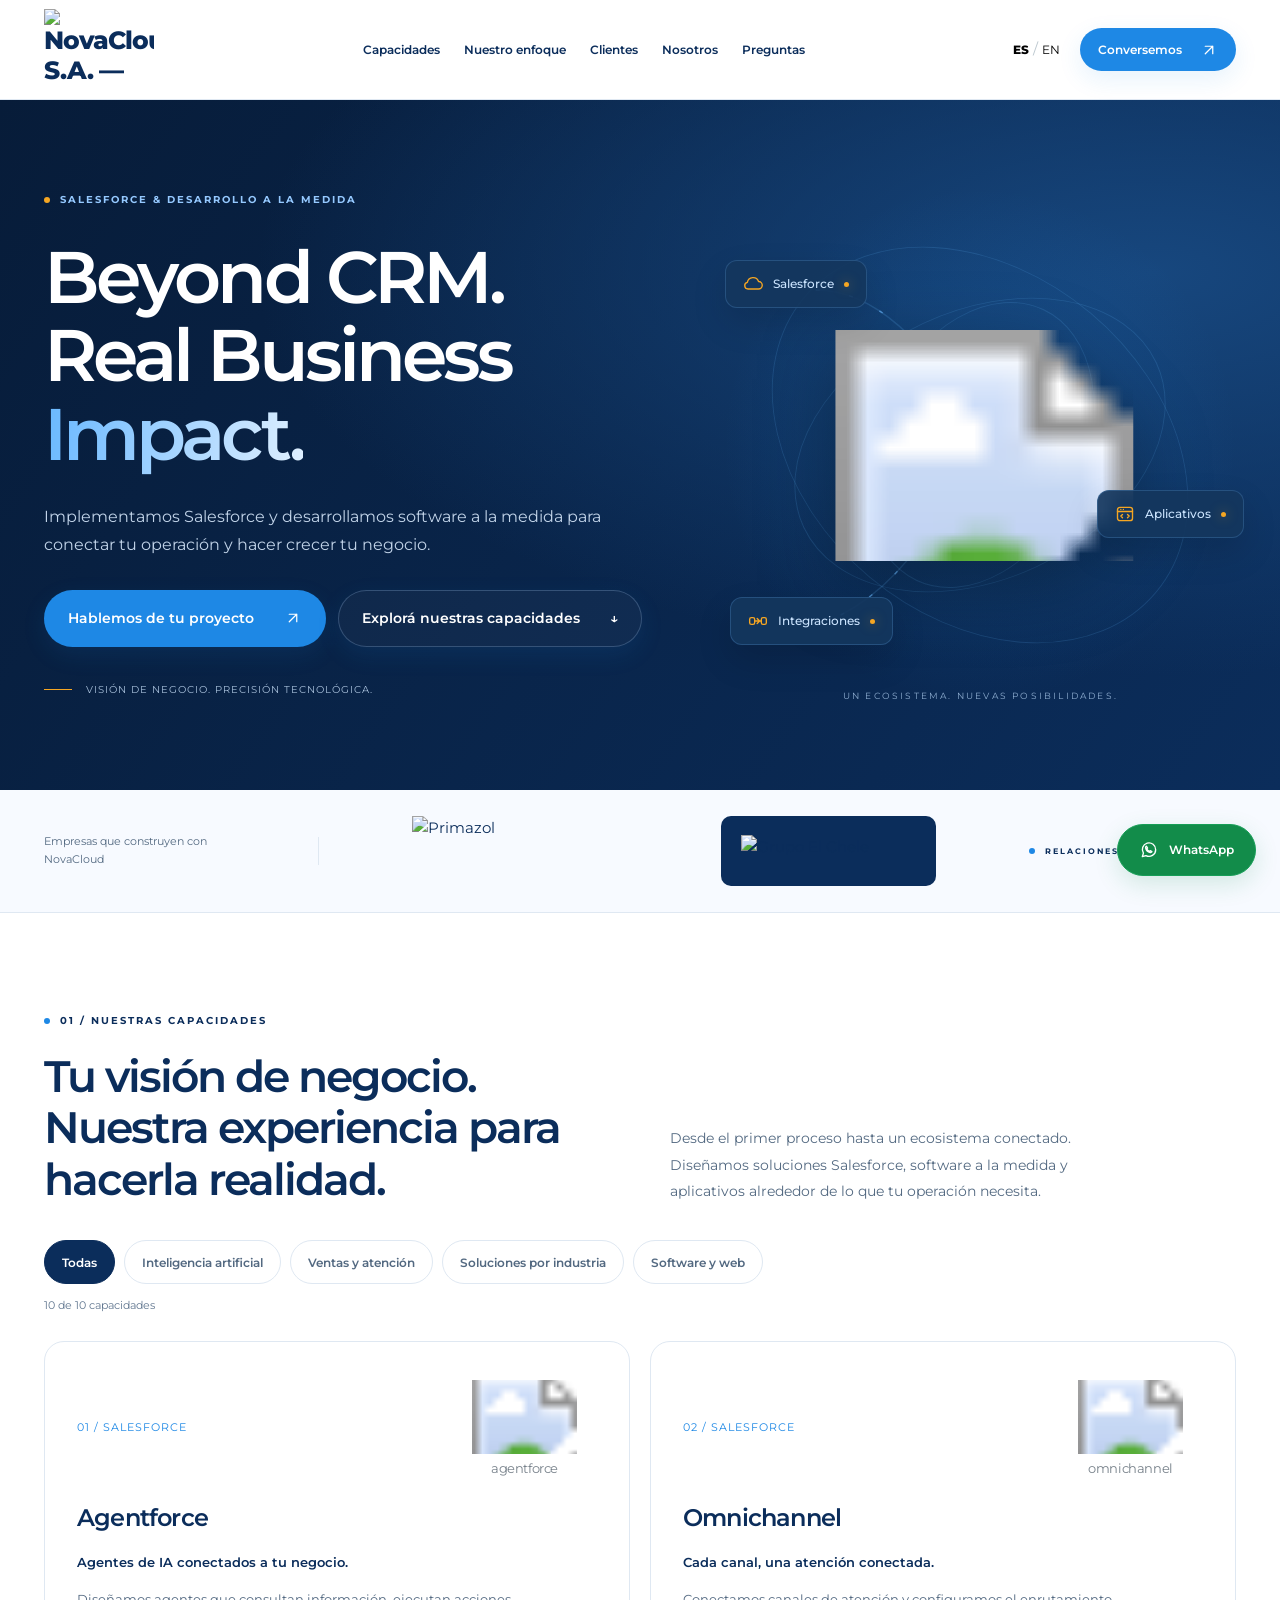
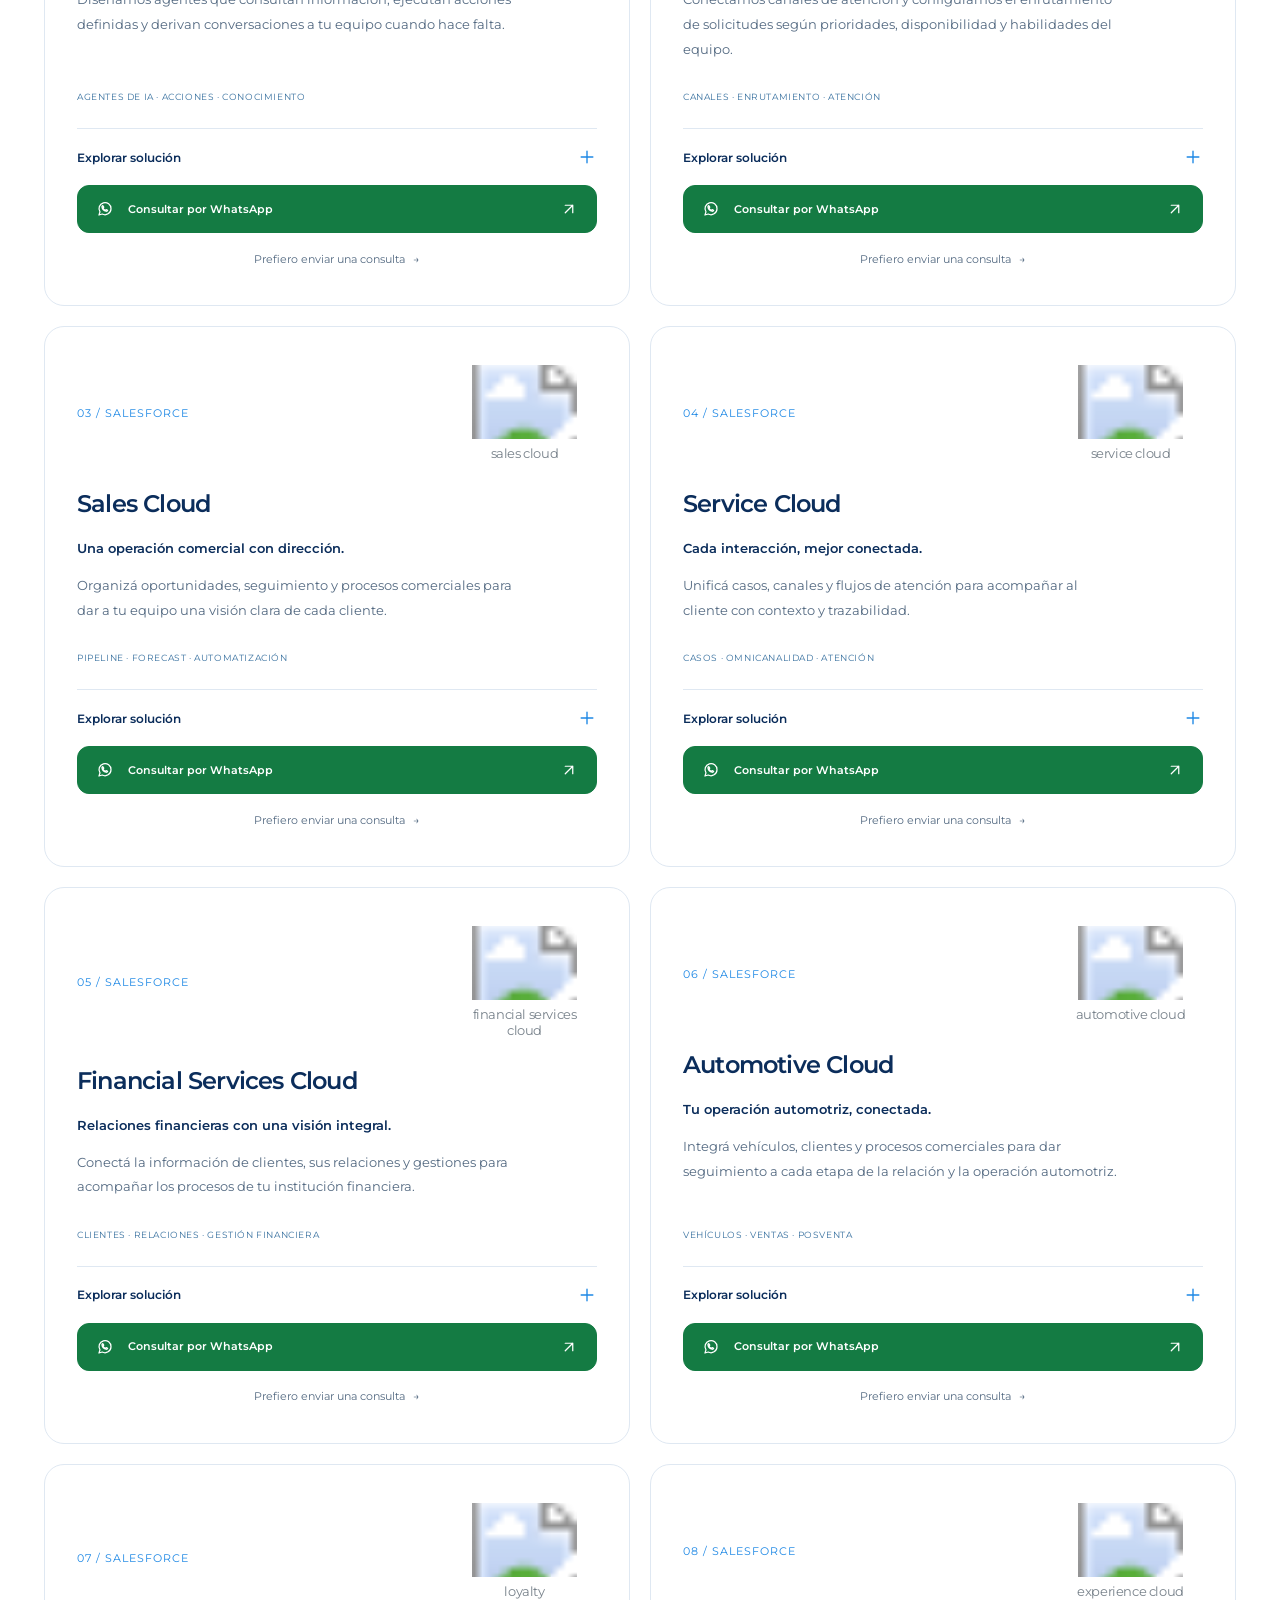
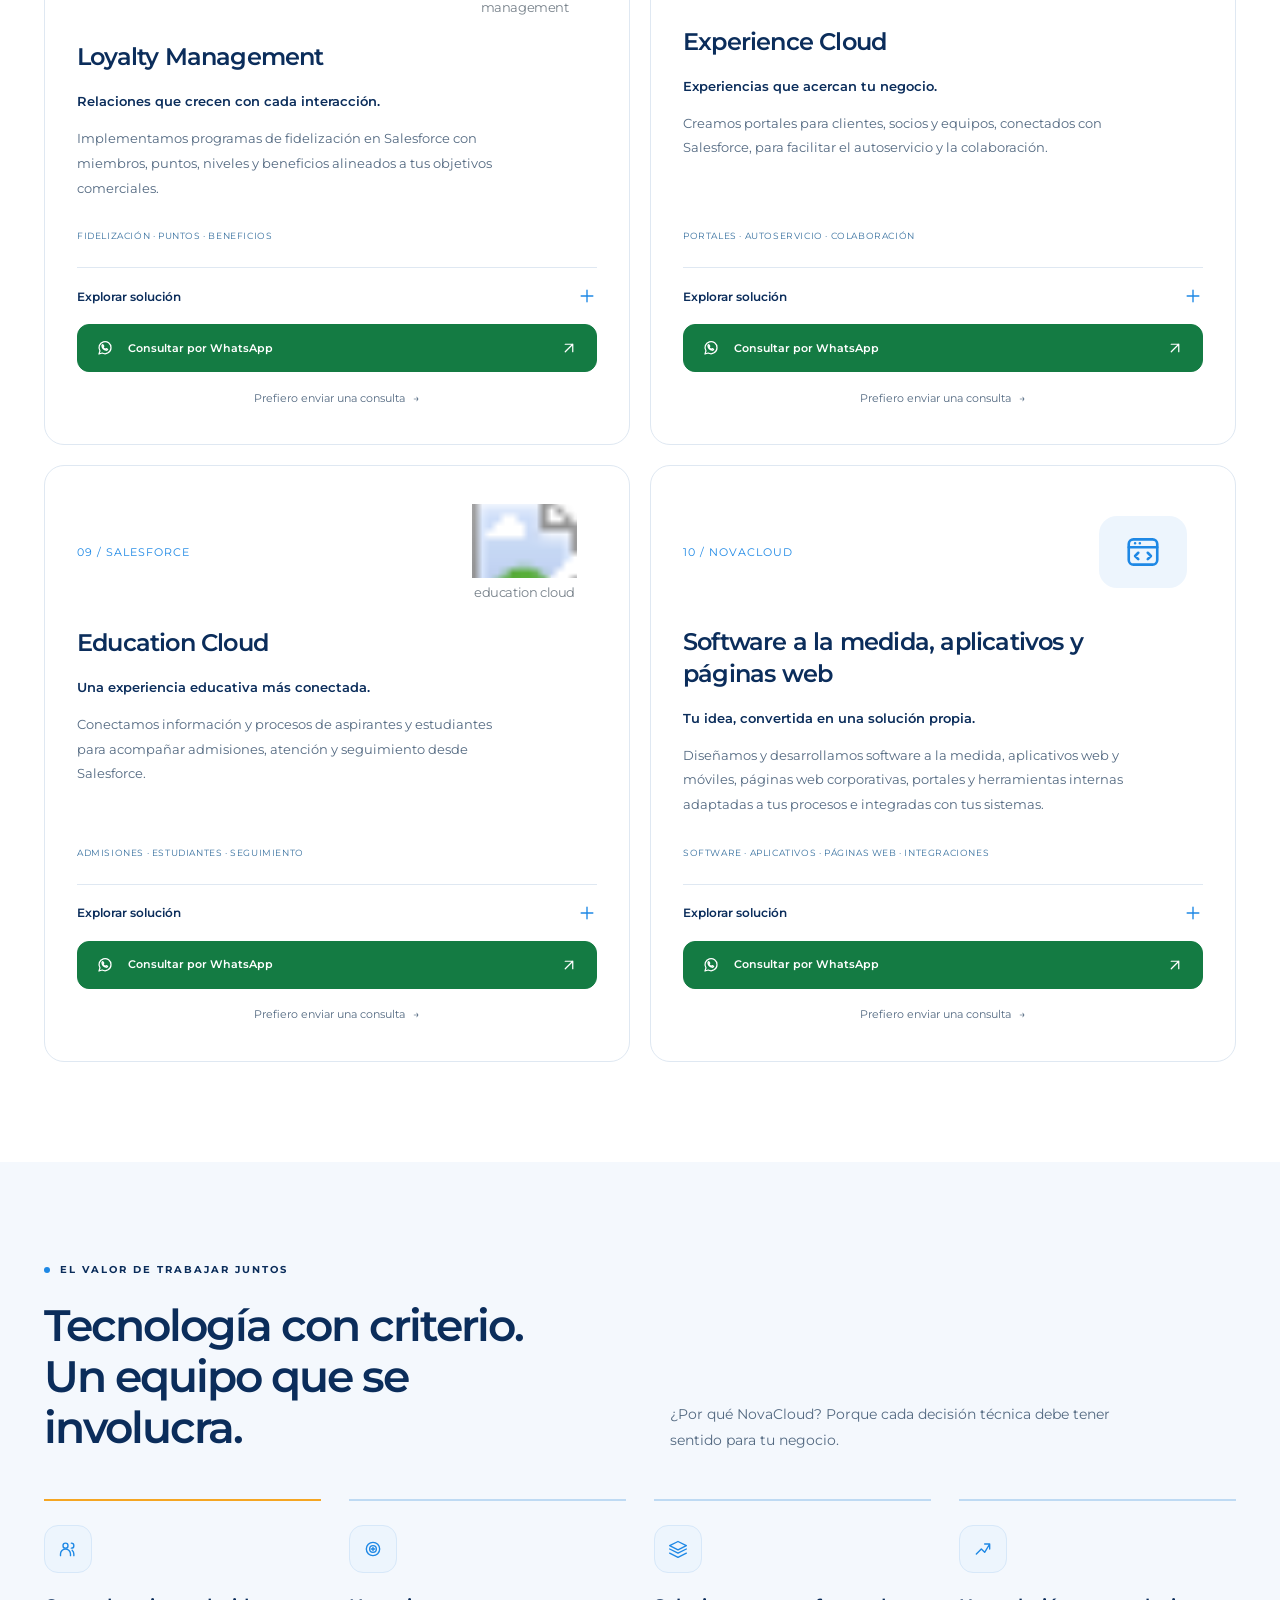
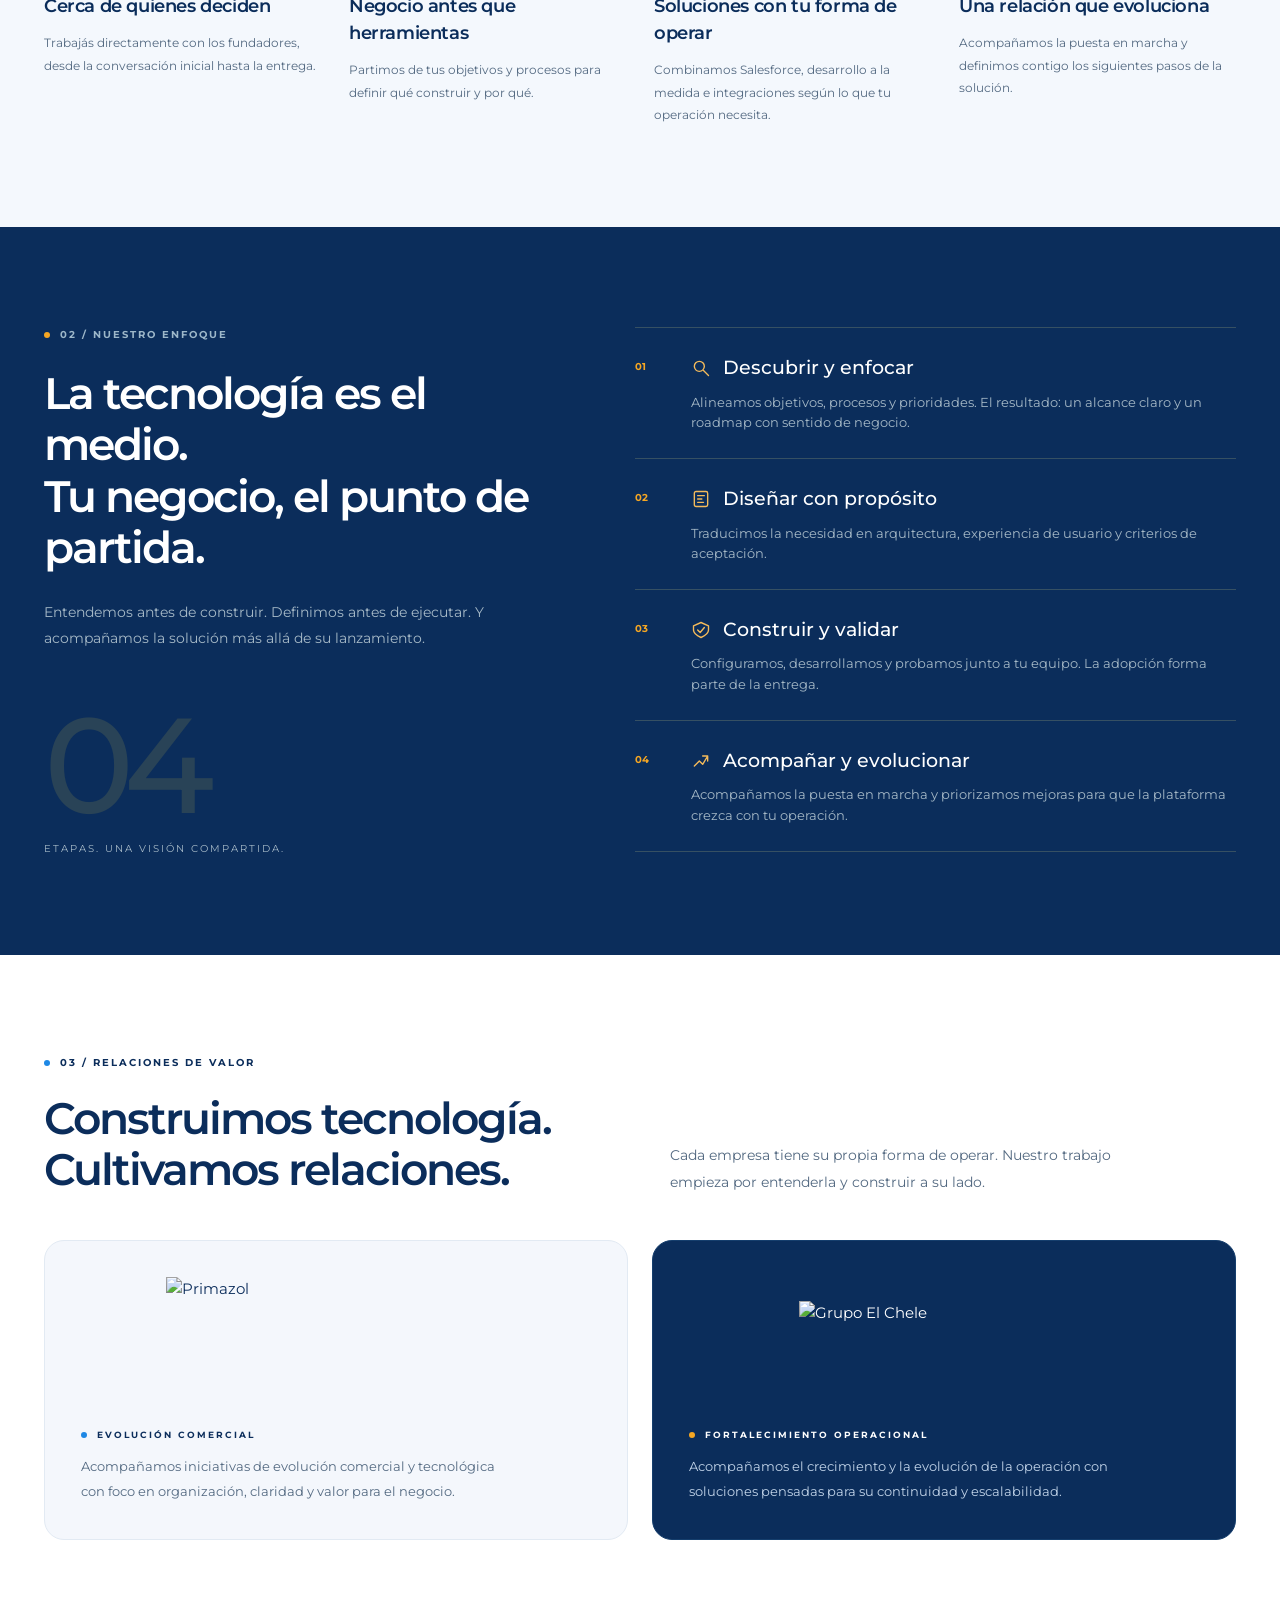
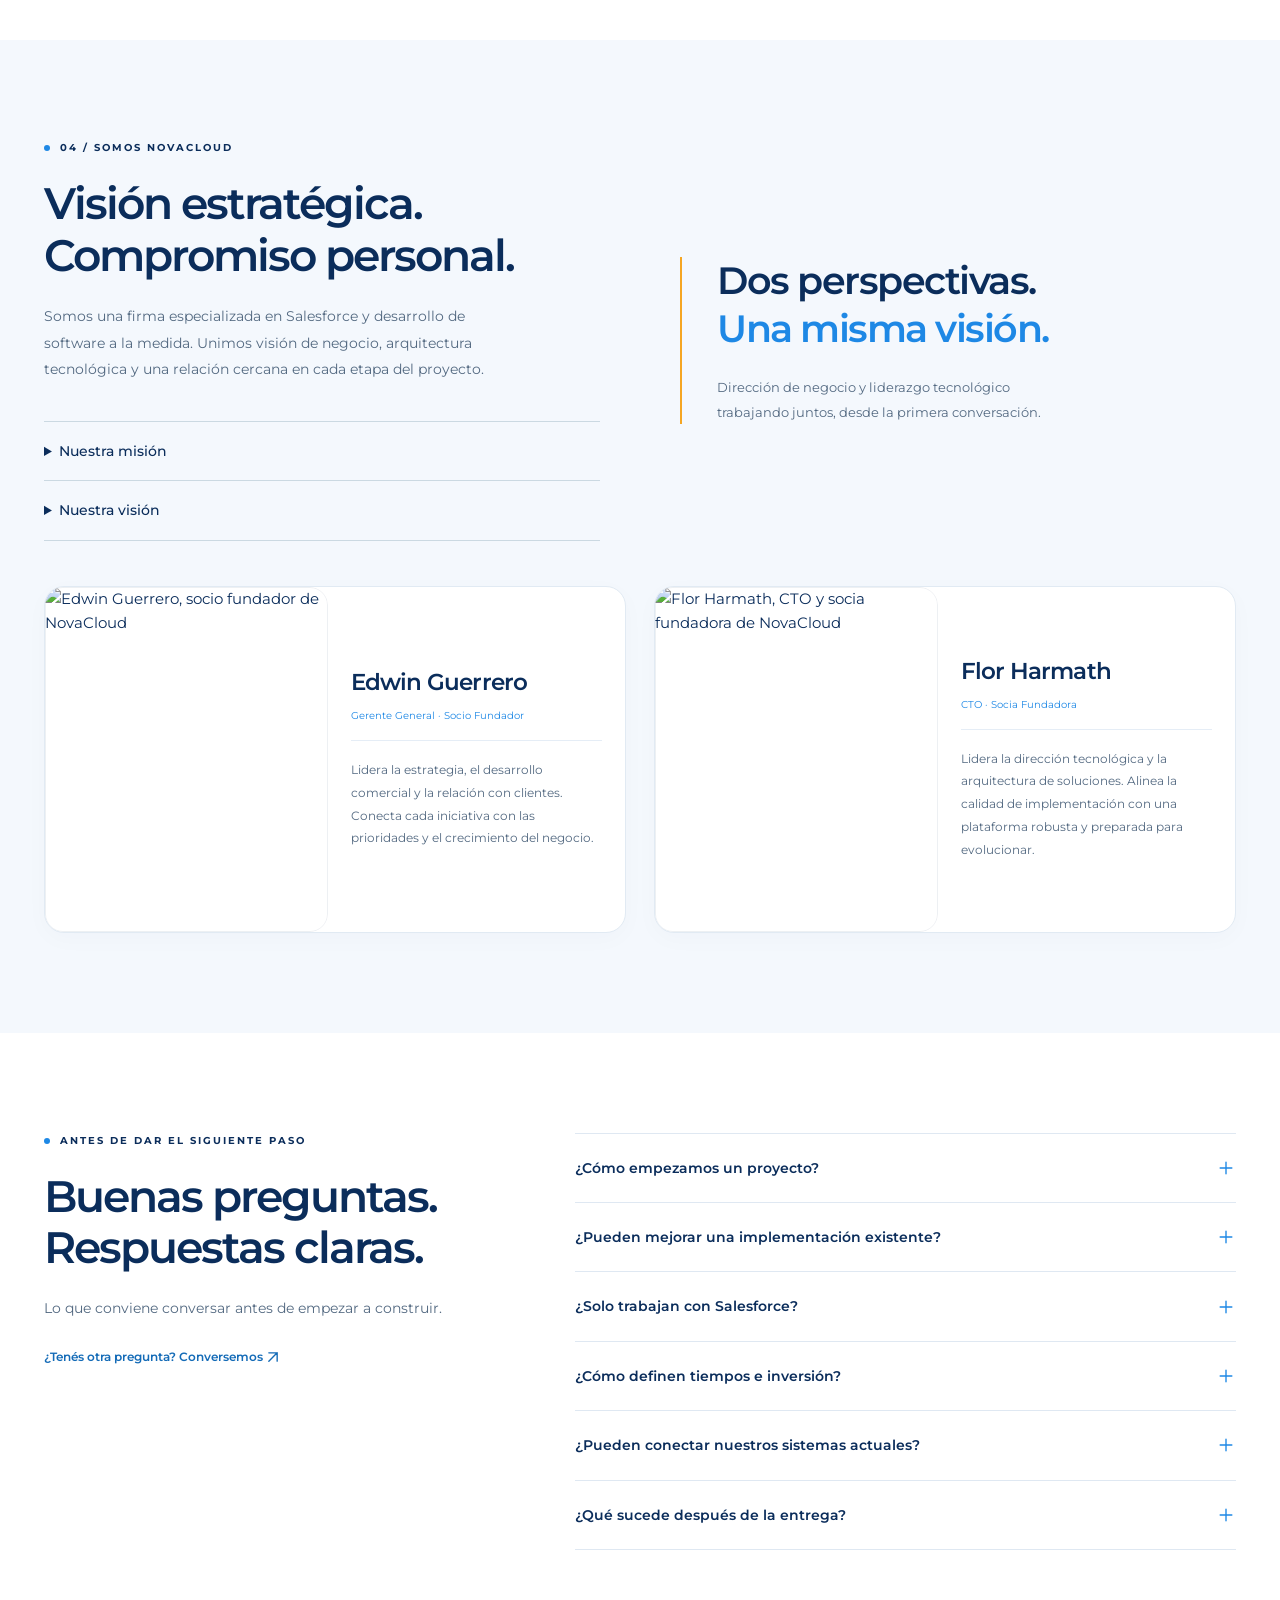
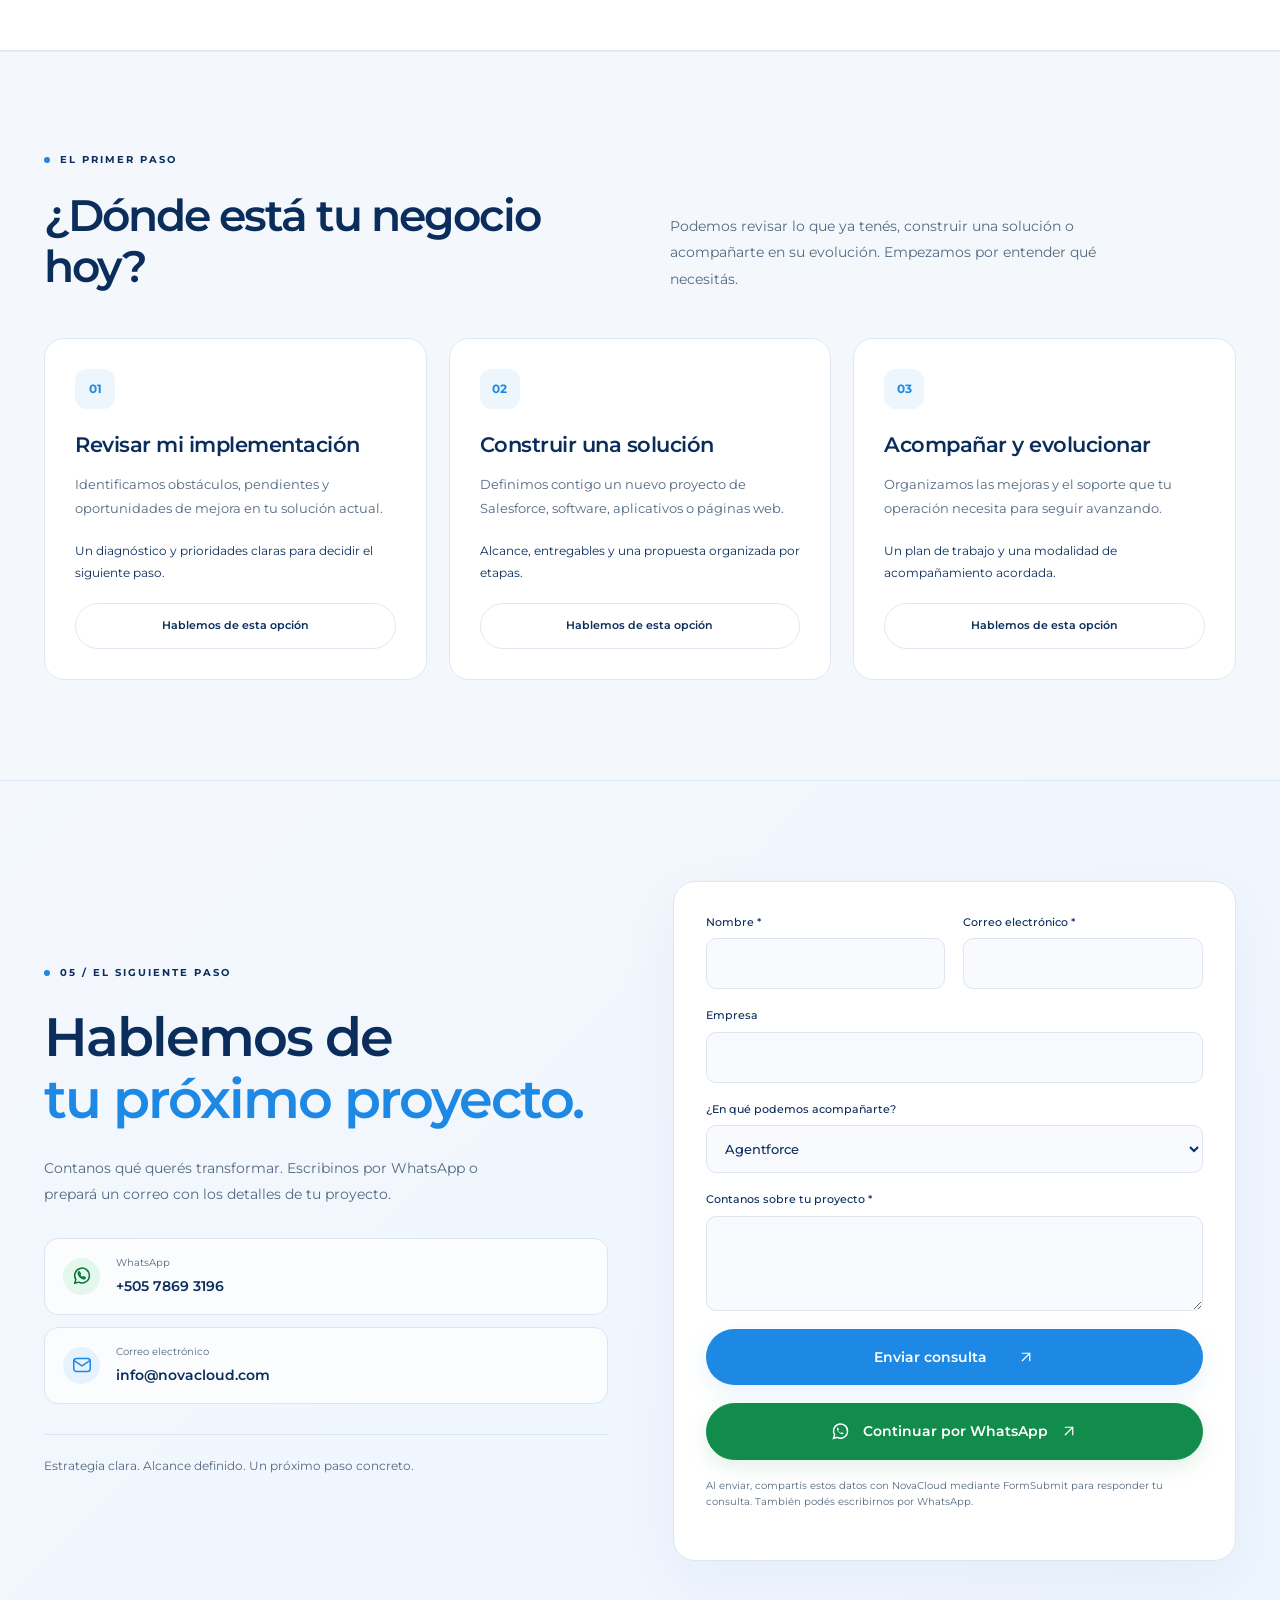
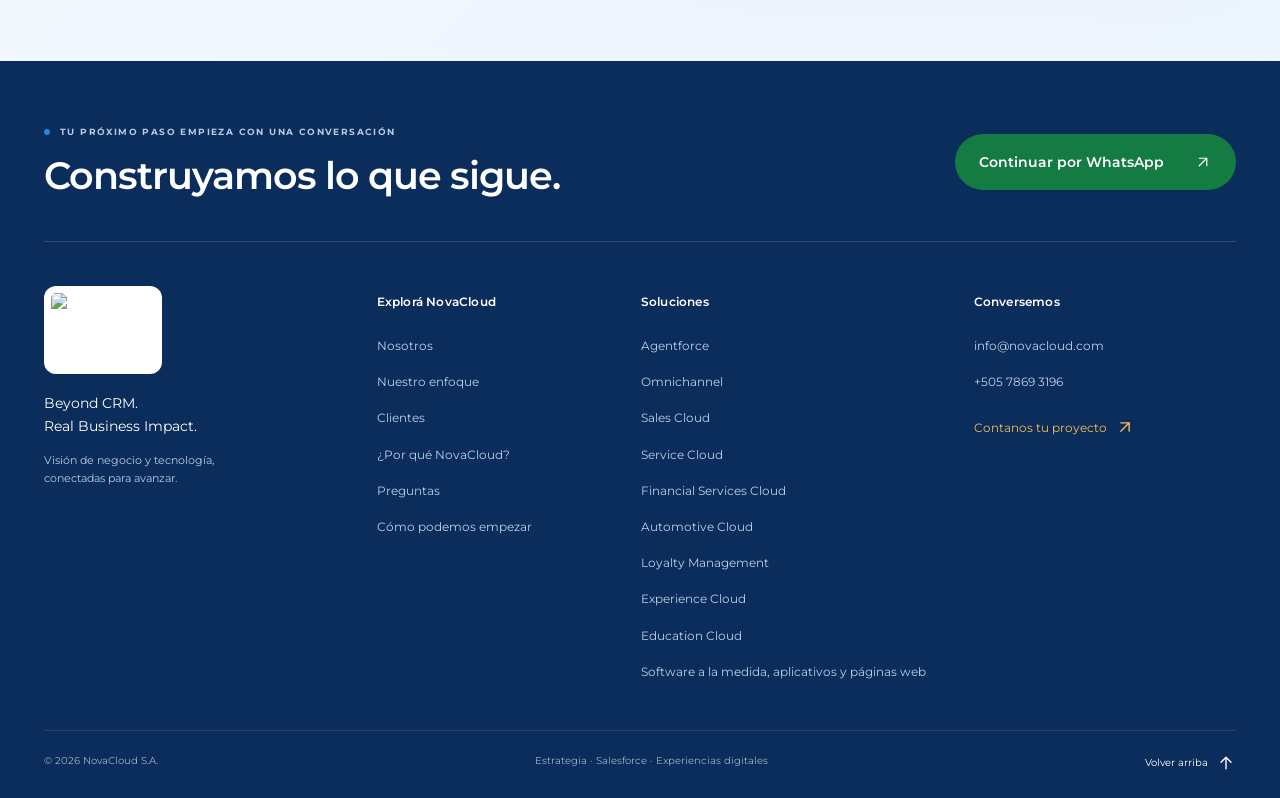
==== commit 5cd6085e: "Add files via upload" ====
--- a/index.html
+++ b/index.html
@@ -9,18 +9,90 @@
 :root{--ink:#0b2d5b;--blue:#1e88e5;--light:#f4f8fd;--dark:#0b2d5b;--lime:#f5a623;--muted:#536981;--line:#dfe8f2}body{font-size:15px}h1,h2,h3{font-weight:600}header{height:100px;background:#ffffffef;backdrop-filter:blur(16px);transition:box-shadow .3s}header.scrolled{box-shadow:0 8px 35px #0b2d5b12}.brand-logo{display:block;width:110px;height:81px;object-fit:contain}.nav{gap:22px}nav{font-size:12px;gap:24px}.btn{border-radius:100px;box-shadow:0 8px 24px #1e88e51c}.btn:hover{background:#1374c9;box-shadow:0 12px 32px #1e88e52e}.hero{background:radial-gradient(ellipse at 90% 25%,#17477e 0,transparent 55%),linear-gradient(125deg,#071c39,#0b2d5b);color:white}.hero-grid{min-height:690px;grid-template-columns:1.12fr .88fr}.hero-copy>p{color:#c2d4e9;max-width:570px;font-size:16px}.hero .eyebrow{color:#95c9ff}.hero .eyebrow:before{background:#f5a623}.hero h1{font-size:clamp(52px,5.7vw,80px);font-weight:600;letter-spacing:-3.9px}.hero h1 em{background:linear-gradient(100deg,#67b7ff,#e0f0ff);background-clip:text;color:transparent}.hero .btn.outline{border-color:#7799c05c;color:white;background:#ffffff08}.hero .btn.outline:hover{background:#ffffff15}.hero-note{color:#a6bed9;letter-spacing:1px}.hero-note i{background:#f5a623}.visual:before{background:radial-gradient(circle,#1e88e531,transparent 65%)}.orbit{border-color:#67b7ff29}.cloud-sculpture{width:320px;max-width:100%;filter:drop-shadow(0 24px 38px #0005);animation:cloudFloat 6s ease-in-out infinite;position:relative}.nova-cloud{width:100%;display:block;overflow:hidden}.visual-tag{background:#14375eeb;border:1px solid #71b8ff35;color:#cce5ff;box-shadow:0 15px 35px #0002;border-radius:12px;padding:13px 17px}.visual-tag b{color:#f5a623}.tag1{left:0;top:85px}.tag2{right:-8px;top:315px}.tag3{left:5px;bottom:70px}.visual-caption{color:#8eadd0}.trust{background:#f7faff}.trust-inner{padding:26px 0}.trust-logo{display:block;width:190px;height:56px;object-fit:contain}.gec-trust{background:#0b2d5b;padding:12px 22px;border-radius:8px}.gec-trust .trust-logo{height:28px}.trust .eyebrow{font-size:8px}.service-grid{gap:20px;border:0}.service{border:1px solid var(--line);border-radius:20px;padding:32px;background:#fff;position:relative;transition:transform .3s,box-shadow .3s,border-color .3s}.service:hover{transform:translateY(-5px);box-shadow:0 18px 45px #0b2d5b0c;border-color:#90c9fa;background:white}.service h3{font-size:24px;letter-spacing:-.8px}.service h4{font-size:13px;font-weight:600}.service p{font-size:13px;line-height:1.9}.service .tags{font-size:9px;line-height:1.9;letter-spacing:.6px;padding:23px 0;color:#37709f}.service-details{border-top:1px solid var(--line)}.service-details summary{font-size:12px;font-weight:600;padding:18px 0;cursor:pointer;list-style:none;display:flex;align-items:center;justify-content:space-between}.service-details summary::-webkit-details-marker{display:none}.service-details summary>span:last-child{transition:transform .2s;color:var(--blue);font-size:20px}.service-details[open] summary>span:last-child{transform:rotate(45deg)}.detail-body{padding:0 0 20px}.detail-body h5{font-size:11px;margin:16px 0 6px}.service-cta{display:flex;justify-content:space-between;gap:12px;border-top:1px solid var(--line);padding-top:18px;font-size:11px;font-weight:600;color:#146bb7}.service-cta:hover{color:#0b2d5b}.why{background:#f4f8fd}.why-grid{display:grid;grid-template-columns:repeat(4,1fr);gap:28px}.why-number{display:block;color:#1e88e5;font-size:12px;margin-bottom:22px}.why-card{border-top:2px solid #bedaf3;padding-top:24px}.why-card:first-child{border-color:#f5a623}.why-card h3{font-size:18px;line-height:1.5;margin-bottom:12px;letter-spacing:-.4px}.why-card p{font-size:12px;line-height:1.9;color:var(--muted)}.client-panel{border-radius:20px;background:#f4f7fc;overflow:hidden}.client-panel:nth-child(2){background:#0b2d5b;color:white}.client-panel:nth-child(2) p{color:#c2d4e9}.client-panel:nth-child(2) .eyebrow:before{background:#f5a623}.client-logo-panel{height:90px;display:flex;align-items:center}.client-logo-panel img{width:270px;max-width:100%;height:auto;max-height:100%;object-fit:contain}.about-grid{grid-template-columns:.8fr 1.2fr;gap:60px}.people{display:grid;grid-template-columns:1fr 1fr;gap:20px;align-items:start}.person{display:flex;flex-direction:column;gap:0;padding:0;border-radius:16px;overflow:hidden;box-shadow:0 16px 40px #0b2d5b08}.portrait{width:100%;height:auto;aspect-ratio:1/1.13;object-fit:cover;object-position:center 25%;display:block}.person>div{padding:25px 22px}.person h3{font-size:19px;line-height:1.4}.person .role{font-size:10px;line-height:1.8;margin:7px 0 14px}.person p{line-height:1.85;font-size:11px}input,select,textarea{border-radius:10px;padding:14px}form{padding:30px;border:1px solid var(--line);border-radius:22px;background:#f8fbff}footer .brand{background:white;border-radius:12px;padding:10px 24px}footer .brand-logo{width:130px;height:95px}.brand-loader{position:fixed;inset:0;z-index:100;background:#f8fbff;display:flex;align-items:center;justify-content:center;flex-direction:column;pointer-events:none;animation:loaderExit .5s ease 1.1s forwards}.brand-loader .nova-cloud{width:150px;animation:loaderPulse 1s ease-in-out infinite}.loader-line{width:85px;height:2px;background:#dce9f5;margin-top:28px;overflow:hidden;border-radius:3px}.loader-line:after{content:'';display:block;height:100%;background:#f5a623;animation:loaderProgress 1.1s ease forwards;transform-origin:left}.brand-loader.loaded{opacity:0;visibility:hidden;transition:opacity .45s,visibility .45s}.scroll-reveal{transition:opacity .7s ease,transform .7s ease}.scroll-reveal.waiting{opacity:0;transform:translateY(24px)}.scroll-reveal.visible{opacity:1;transform:translateY(0)}@keyframes cloudFloat{50%{transform:translateY(-14px) rotate(2deg)}}@keyframes loaderPulse{50%{transform:translateY(-5px)}}@keyframes loaderProgress{from{transform:scaleX(0)}to{transform:scaleX(1)}}@keyframes loaderExit{to{opacity:0;visibility:hidden}}@media(min-width:1500px){.hero-grid{min-height:760px}}@media(max-width:1100px){.hero h1{font-size:60px}.about-grid{grid-template-columns:1fr}.people{max-width:780px}.why-grid{grid-template-columns:repeat(2,1fr)}.trust-inner{flex-wrap:wrap;justify-content:center}.trust p{max-width:160px}.contact-grid{gap:35px}.visual{margin-left:-20px}.cloud-sculpture{width:290px}}@media(max-width:760px){header{height:84px}nav{top:83px}.brand-logo{width:90px;height:68px}.hero-grid{grid-template-columns:1fr;min-height:0}.hero h1{font-size:clamp(46px,10vw,68px);letter-spacing:-2.7px}.hero-copy>p{font-size:14px}.hero-copy{padding-top:48px}.visual{height:380px;margin-top:0}.tag1{top:20px}.tag2{top:240px}.tag3{bottom:0}.cloud-sculpture{width:275px}.trust p{max-width:none}.trust-logo{width:150px;height:50px}.gec-trust{padding:10px 16px}.gec-trust .trust-logo{height:26px}.trust .eyebrow{width:100%;justify-content:center}.service-grid{gap:16px}.service{padding:25px}.service h3{font-size:23px}.why-grid{gap:28px 24px}.why-card h3{font-size:16px}.people{gap:16px}.person>div{padding:18px 15px}.person h3{font-size:17px}.person .role{font-size:9px}.portrait{aspect-ratio:1/1.2}.contact-grid h2{font-size:36px}.contact-grid form{padding:22px;gap:15px}form label{grid-column:1/-1}.section-head{gap:20px}.footer-top{flex-direction:row;flex-wrap:wrap}.brand-loader .nova-cloud{width:120px}}@media(max-width:420px){.people,.why-grid{grid-template-columns:1fr}.portrait{aspect-ratio:1/1}.person>div{padding:24px}.person h3{font-size:21px}.person p{font-size:12px}.hero-ctas .btn{width:100%}.hero-note{font-size:7px}.visual{transform:scale(.72);margin-left:-32px;margin-right:-32px}.client-logo-panel img{width:240px}}@media(prefers-reduced-motion:reduce){.brand-loader{display:none}.scroll-reveal.waiting{opacity:1;transform:none}.cloud-sculpture{animation:none}}
 .direct-contact{display:grid;gap:12px;margin-top:30px}.direct-contact>a{display:flex;align-items:center;gap:16px;padding:16px 18px;border:1px solid var(--line);border-radius:14px;transition:border-color .2s,background .2s}.direct-contact>a:hover{border-color:#67b7ff;background:#f4f8fd}.direct-contact small{display:block;font-size:10px;color:var(--muted);margin-bottom:3px}.direct-contact strong{font-size:14px;font-weight:600}.contact-symbol{width:37px;height:37px;border-radius:50%;background:#e7f2ff;color:#1e88e5;display:grid;place-items:center;font-size:20px}.floating-whatsapp{position:fixed;bottom:24px;right:24px;z-index:40;display:flex;align-items:center;gap:10px;padding:15px 21px;background:#0b2d5b;color:white;border:1px solid #67b7ff66;border-radius:50px;box-shadow:0 8px 30px #0b2d5b30;font-size:12px;font-weight:600;transition:transform .2s,background .2s}.floating-whatsapp:hover{transform:translateY(-4px);background:#17477e}footer{padding-bottom:90px}@media(max-width:760px){.floating-whatsapp{right:16px;bottom:16px;padding:14px}.floating-whatsapp>span{display:none}.direct-contact strong{font-size:13px}}
 .product-brand{width:145px;background:white;padding:6px 8px;border-radius:12px;display:flex;align-items:center;flex-direction:column;gap:7px}.product-brand svg{width:105px;height:74px;overflow:hidden}.product-brand .product-name{font:400 13px/1.2 Montserrat,sans-serif!important;letter-spacing:-.4px;text-align:center;color:#77818a;max-width:135px}.service-top{align-items:center;min-height:108px}.connection-map{position:absolute;inset:0;width:100%;height:100%;fill:none;stroke:#67b7ff30;stroke-width:1.4;pointer-events:none}.connection-flow{stroke:#67b7ff;stroke-dasharray:5 20;animation:flowDash 9s linear infinite}.visual-tag{font-size:12px;font-weight:500;text-transform:none;letter-spacing:0;transition:transform .3s,border-color .3s,background .3s}.visual-tag:hover{transform:translateY(-5px);border-color:#67b7ff;background:#1a4778}.node-dot{width:5px;height:5px;background:#f5a623;border-radius:50%;box-shadow:0 0 12px #f5a62388}.hero:after{content:'';position:absolute;inset:0;background-image:radial-gradient(#67b7ff24 .7px,transparent .7px);background-size:28px 28px;pointer-events:none;mask-image:linear-gradient(90deg,transparent,#000)}.hero-grid{position:relative;z-index:1}.example-box{background:#f2f7fd;border-left:2px solid #f5a623;border-radius:0 9px 9px 0;padding:2px 17px 16px;margin-top:20px}.detail-body .scope-note{font-size:11px;margin-top:18px;color:#526981}.service-details[open] .detail-body,.faq-item[open]>div{animation:detailIn .3s ease both}.service-cta>span:last-child{transition:transform .25s}.service-cta:hover>span:last-child{transform:translate(3px,-3px)}.about-grid{grid-template-columns:1fr 1fr;gap:45px 80px}.team-intro{max-width:580px}.team-statement{font:600 clamp(29px,3vw,43px)/1.25 Montserrat,sans-serif;letter-spacing:-1.5px;align-self:center;border-left:2px solid #f5a623;padding-left:35px}.team-statement em{font-style:normal;color:#1e88e5}.team-statement p{font-size:13px;line-height:1.9;letter-spacing:0;font-weight:400;color:var(--muted);margin-top:22px;max-width:360px}.people{grid-column:1/-1;max-width:none;gap:30px}.person{display:grid;grid-template-columns:1fr 1fr;min-width:0;border:1px solid #e1eaf3;transition:transform .35s,box-shadow .35s}.portrait{height:100%;min-height:320px;aspect-ratio:auto;object-position:center}.person>div{padding:30px 24px;align-self:center}.person h3{font-size:22px}.person p{font-size:12px}.person:hover{transform:translateY(-5px);box-shadow:0 18px 45px #0b2d5b12}.person .role{font-size:10px}.faq-section{background:#fff;border-bottom:1px solid var(--line)}.faq-grid{display:grid;grid-template-columns:.8fr 1.2fr;gap:90px}.faq-grid h2{margin:22px 0}.text-link{display:inline-flex;margin-top:25px;font-size:12px;font-weight:600;color:#146bb7}.faq-list{border-top:1px solid var(--line)}.faq-item{border-bottom:1px solid var(--line)}.faq-item summary{display:flex;justify-content:space-between;align-items:center;gap:20px;list-style:none;padding:23px 0;font-size:14px;font-weight:600;cursor:pointer}.faq-item summary::-webkit-details-marker{display:none}.faq-plus{font-size:22px;color:#1e88e5;font-weight:400;transition:transform .25s}.faq-item[open] .faq-plus{transform:rotate(45deg)}.faq-item p{font-size:13px;line-height:1.9;color:var(--muted);padding:0 28px 24px 0}nav a{position:relative;padding:9px 0}nav a:after{content:'';position:absolute;bottom:0;left:0;right:0;height:2px;background:#1e88e5;transform:scaleX(0);transform-origin:left;transition:transform .25s}nav a[aria-current="location"]{color:#146bb7}nav a[aria-current="location"]:after,nav a:hover:after{transform:scaleX(1)}.page-progress{height:2px;background:#f5a623;position:absolute;bottom:0;left:0;width:100%;transform:scaleX(0);transform-origin:left;pointer-events:none}.btn:active{transform:translateY(0) scale(.98)}.faq-item summary:focus-visible,.service-details summary:focus-visible,.values summary:focus-visible{outline:2px solid #1e88e5;outline-offset:5px}@keyframes flowDash{to{stroke-dashoffset:-200}}@keyframes detailIn{from{opacity:0;transform:translateY(-6px)}to{opacity:1;transform:none}}@media(max-width:1100px){.person{grid-template-columns:1fr}.portrait{height:auto;min-height:0;aspect-ratio:1/1;object-position:center 25%}.person>div{padding:28px}.about-grid{gap:35px}.faq-grid{gap:40px}.nav{gap:16px}nav{gap:16px}}@media(max-width:760px){.hero .visual{transform:none;margin:5px 0 0;height:370px;width:100%;max-width:480px;justify-self:center}.cloud-sculpture{width:230px}.visual .orbit{width:280px;height:280px}.visual .orbit.o2{width:320px;height:320px}.visual .orbit.o3{width:220px;height:220px}.visual .tag1{top:24px;left:0}.visual .tag2{right:0;top:230px}.visual .tag3{left:0;bottom:27px}.visual .visual-caption{bottom:0;font-size:8px}.visual-tag{padding:10px 12px;font-size:10px;gap:8px}.connection-map{opacity:.45}.hero-grid{gap:10px}.hero .hero-copy{padding-bottom:8px}.hero h1{font-size:clamp(44px,10vw,68px)}.hero-note{line-height:1.7}.hero-ctas{gap:10px}.about-grid,.faq-grid{grid-template-columns:1fr;gap:32px}.team-statement{padding-left:22px;font-size:30px}.people{grid-column:auto;grid-template-columns:1fr 1fr;gap:18px}.person h3{font-size:20px}.person>div{padding:23px 18px}.person .role{font-size:10px}.person p{font-size:12px}.faq-item summary{font-size:13px;padding:22px 0}.service-top{min-height:100px}.service h3{overflow-wrap:anywhere}.product-brand{width:130px}.product-brand .product-name{font-size:12px!important}.wrap{width:calc(100% - 36px)}.contact-grid h2{font-size:clamp(31px,8.3vw,44px)}input,select,textarea{font-size:16px;min-height:46px}button.lang{min-width:34px;min-height:44px}button.menu{min-width:42px;min-height:42px}.nav{gap:10px}.actions{gap:4px}nav.open{max-height:calc(100dvh - 84px);overflow:auto}.service-cta{min-height:45px;align-items:center}.brand-logo{width:90px}.trust-inner{gap:18px}.trust-logo{width:135px}.gec-trust{padding:10px 13px}.faq-grid .text-link{margin-top:20px}.hero .btn{min-height:48px}}@media(max-width:520px){.people{grid-template-columns:1fr}.person{grid-template-columns:1fr}.portrait{aspect-ratio:1/1;max-height:none}.person>div{padding:26px}.person h3{font-size:24px}.person .role{font-size:11px}.hero-ctas .btn{width:100%}.why-grid{grid-template-columns:1fr}.team-statement{font-size:28px}.service{padding:23px}.section-head h2{font-size:31px}}@media(prefers-reduced-motion:reduce){.connection-flow{animation:none}.person:hover,.visual-tag:hover{transform:none}.page-progress{transition:none}.service-details[open] .detail-body,.faq-item[open]>div{animation:none}}
-</style></head><body><div class="brand-loader" aria-hidden="true"><svg class="nova-cloud" viewBox="70 0 330 238" aria-hidden="true" focusable="false"><image href="assets/novacloud.png" width="479" height="351"/></svg><div class="loader-line"></div></div><a class="skip" href="#main"><span data-t="t0">Saltar al contenido</span></a><header><div class="wrap nav"><a class="brand" href="#inicio" aria-label="NovaCloud"><img class="brand-logo" src="assets/novacloud.png" alt="NovaCloud S.A. — Data, People, Possibilities" width="479" height="351"></a><nav id="navigation" aria-label="Principal"><a href="#servicios"><span data-t="t1">Capacidades</span></a><a href="#metodo"><span data-t="t2">Nuestro enfoque</span></a><a href="#clientes"><span data-t="t3">Clientes</span></a><a href="#nosotros"><span data-t="t4">Nosotros</span></a><a href="#preguntas"><span data-t="faqNav">Preguntas</span></a></nav><div class="actions"><div><button class="lang" data-lang="es" aria-pressed="true">ES</button> <span class="langsep">/</span> <button class="lang" data-lang="en" aria-pressed="false">EN</button></div><a class="btn small" href="#contacto"><span data-t="t5">Conversemos</span> ↗</a><button class="menu" aria-label="Menú" aria-expanded="false" aria-controls="navigation">☰</button></div></div><div class="page-progress" aria-hidden="true"></div></header><main id="main"><section class="hero" id="inicio"><div class="wrap hero-grid"><div class="hero-copy reveal"><div class="eyebrow"><span data-t="t6">Salesforce & desarrollo a la medida</span></div><h1>Beyond CRM.<br>Real Business<br><em>Impact.</em></h1><p><span data-t="t7">Implementamos Salesforce y desarrollamos software a la medida para conectar tu operación y hacer crecer tu negocio.</span></p><div class="hero-ctas"><a class="btn" href="#contacto"><span data-t="t8">Hablemos de tu proyecto</span> ↗</a><a class="btn outline" href="#servicios"><span data-t="t9">Explorá nuestras capacidades</span> ↓</a></div><div class="hero-note"><i></i><span data-t="t10">Visión de negocio. Precisión tecnológica.</span></div></div><div class="visual ecosystem" aria-label="NovaCloud"><svg class="connection-map" viewBox="0 0 500 540" aria-hidden="true"><path d="M85 115 Q170 115 250 260 M425 340 Q325 340 250 260 M110 440 Q190 400 250 260"/><path class="connection-flow" d="M85 115 Q170 115 250 260 M425 340 Q325 340 250 260 M110 440 Q190 400 250 260"/></svg><div class="orbit"></div><div class="orbit o2"></div><div class="orbit o3"></div><div class="cloud-sculpture"><svg class="nova-cloud" viewBox="70 0 330 238" aria-hidden="true" focusable="false"><image href="assets/novacloud.png" width="479" height="351"/></svg></div><a class="visual-tag tag1" href="#servicios"><b>⌘</b> Salesforce <i class="node-dot"></i></a><a class="visual-tag tag2" href="#servicios"><b>↗</b><span data-t="heroApps">Aplicativos</span><i class="node-dot"></i></a><a class="visual-tag tag3" href="#servicios"><b>⟷</b><span data-t="heroIntegrations">Integraciones</span><i class="node-dot"></i></a><div class="visual-caption"><span data-t="t13">Un ecosistema. Nuevas posibilidades.</span></div></div></div></section><div class="trust"><div class="wrap trust-inner"><p><span data-t="t14">Empresas que construyen con NovaCloud</span></p><span class="trust-line"></span><img class="trust-logo primazol-logo" src="assets/primazol.png" alt="Primazol" width="2048" height="684"><span class="gec-trust"><img class="trust-logo" src="assets/gec.png" alt="Grupo El Chele" width="2048" height="367"></span><span class="eyebrow"><span data-t="t15">Relaciones que evolucionan</span></span></div></div><section class="space" id="servicios"><div class="wrap"><div class="eyebrow"><span data-t="t16">01 / Nuestras capacidades</span></div><div class="section-head"><h2><span data-t="t17">Tu visión de negocio.<br>Nuestra experiencia para hacerla realidad.</span></h2><p class="muted"><span data-t="t18">Desde el primer proceso hasta un ecosistema conectado. Diseñamos soluciones Salesforce, software a la medida y aplicativos alrededor de lo que tu operación necesita.</span></p></div><div class="service-grid"><article class="service"><div class="service-top"><span class="service-number">01 / Salesforce</span><div class="cloud-badge product-brand"><svg viewBox="30 40 340 240" role="img" aria-label="Salesforce" focusable="false"><image href="assets/salesforce-reference.png" width="400" height="400"/></svg><span class="product-name">sales cloud</span></div></div><h3 data-t="s00">Sales Cloud</h3><h4 data-t="s01">Una operación comercial con dirección.</h4><p data-t="s02">Organizá oportunidades, seguimiento y procesos comerciales para dar a tu equipo una visión clara de cada cliente.</p><div class="tags" data-t="s03">Pipeline · Forecast · Automatización</div><details class="service-details"><summary><span data-t="detail0">Explorar solución</span><span aria-hidden="true">＋</span></summary><div class="detail-body"><h5><span data-t="problemLabel0">Lo que podemos resolver</span></h5><p><span data-t="problem0">Oportunidades sin seguimiento, información dispersa y tareas comerciales manuales.</span></p><h5><span data-t="scopeLabel0">Qué podemos construir</span></h5><p><span data-t="scope0">Pipeline, automatizaciones comerciales, reportes y tableros de gestión.</span></p><div class="example-box"><h5><span data-t="exLabel0">Una posible solución</span></h5><p><span data-t="exText0">Pipeline comercial con alertas de oportunidades y aprobaciones de descuentos.</span></p></div><p class="scope-note"><span data-t="delivery0">Definimos juntos el alcance, construimos por etapas y validamos con tu equipo antes de la entrega.</span></p></div></details><a class="service-cta" href="#contacto" data-service="Sales Cloud"><span data-t="cta0">Conversemos sobre tu proyecto</span> <span aria-hidden="true">↗</span></a></article><article class="service"><div class="service-top"><span class="service-number">02 / Salesforce</span><div class="cloud-badge product-brand"><svg viewBox="30 40 340 240" role="img" aria-label="Salesforce" focusable="false"><image href="assets/salesforce-reference.png" width="400" height="400"/></svg><span class="product-name">service cloud</span></div></div><h3 data-t="s10">Service Cloud</h3><h4 data-t="s11">Cada interacción, mejor conectada.</h4><p data-t="s12">Unificá casos, canales y flujos de atención para acompañar al cliente con contexto y trazabilidad.</p><div class="tags" data-t="s13">Casos · Omnicanalidad · Atención</div><details class="service-details"><summary><span data-t="detail1">Explorar solución</span><span aria-hidden="true">＋</span></summary><div class="detail-body"><h5><span data-t="problemLabel1">Lo que podemos resolver</span></h5><p><span data-t="problem1">Consultas en distintos canales y poca visibilidad sobre el estado de atención.</span></p><h5><span data-t="scopeLabel1">Qué podemos construir</span></h5><p><span data-t="scope1">Gestión de casos, enrutamiento, flujos de atención y seguimiento de indicadores.</span></p><div class="example-box"><h5><span data-t="exLabel1">Una posible solución</span></h5><p><span data-t="exText1">Centro de atención con asignación de casos, prioridades y seguimiento.</span></p></div><p class="scope-note"><span data-t="delivery1">Definimos juntos el alcance, construimos por etapas y validamos con tu equipo antes de la entrega.</span></p></div></details><a class="service-cta" href="#contacto" data-service="Service Cloud"><span data-t="cta1">Conversemos sobre tu proyecto</span> <span aria-hidden="true">↗</span></a></article><article class="service"><div class="service-top"><span class="service-number">03 / Salesforce</span><div class="cloud-badge product-brand"><svg viewBox="30 40 340 240" role="img" aria-label="Salesforce" focusable="false"><image href="assets/salesforce-reference.png" width="400" height="400"/></svg><span class="product-name">financial services cloud</span></div></div><h3 data-t="s20">Financial Services Cloud</h3><h4 data-t="s21">Relaciones financieras con una visión integral.</h4><p data-t="s22">Conectá la información de clientes, sus relaciones y gestiones para acompañar los procesos de tu institución financiera.</p><div class="tags" data-t="s23">Clientes · Relaciones · Gestión financiera</div><details class="service-details"><summary><span data-t="detail2">Explorar solución</span><span aria-hidden="true">＋</span></summary><div class="detail-body"><h5><span data-t="problemLabel2">Lo que podemos resolver</span></h5><p><span data-t="problem2">Información de clientes y relaciones que necesita una visión unificada.</span></p><h5><span data-t="scopeLabel2">Qué podemos construir</span></h5><p><span data-t="scope2">Modelo de relaciones, procesos de atención y vistas adaptadas al equipo financiero.</span></p><div class="example-box"><h5><span data-t="exLabel2">Una posible solución</span></h5><p><span data-t="exText2">Vista integral del cliente con relaciones, gestiones y seguimiento del equipo.</span></p></div><p class="scope-note"><span data-t="delivery2">Definimos juntos el alcance, construimos por etapas y validamos con tu equipo antes de la entrega.</span></p></div></details><a class="service-cta" href="#contacto" data-service="Financial Services Cloud"><span data-t="cta2">Conversemos sobre tu proyecto</span> <span aria-hidden="true">↗</span></a></article><article class="service"><div class="service-top"><span class="service-number">04 / Salesforce</span><div class="cloud-badge product-brand"><svg viewBox="30 40 340 240" role="img" aria-label="Salesforce" focusable="false"><image href="assets/salesforce-reference.png" width="400" height="400"/></svg><span class="product-name">automotive cloud</span></div></div><h3 data-t="s30">Automotive Cloud</h3><h4 data-t="s31">Tu operación automotriz, conectada.</h4><p data-t="s32">Integrá vehículos, clientes y procesos comerciales para dar seguimiento a cada etapa de la relación y la operación automotriz.</p><div class="tags" data-t="s33">Vehículos · Ventas · Posventa</div><details class="service-details"><summary><span data-t="detail3">Explorar solución</span><span aria-hidden="true">＋</span></summary><div class="detail-body"><h5><span data-t="problemLabel3">Lo que podemos resolver</span></h5><p><span data-t="problem3">Procesos de vehículos, ventas y posventa que necesitan trabajar conectados.</span></p><h5><span data-t="scopeLabel3">Qué podemos construir</span></h5><p><span data-t="scope3">Gestión de vehículos, seguimiento comercial y automatización de procesos operativos.</span></p><div class="example-box"><h5><span data-t="exLabel3">Una posible solución</span></h5><p><span data-t="exText3">Seguimiento de vehículos y clientes desde la oportunidad hasta la posventa.</span></p></div><p class="scope-note"><span data-t="delivery3">Definimos juntos el alcance, construimos por etapas y validamos con tu equipo antes de la entrega.</span></p></div></details><a class="service-cta" href="#contacto" data-service="Automotive Cloud"><span data-t="cta3">Conversemos sobre tu proyecto</span> <span aria-hidden="true">↗</span></a></article><article class="service"><div class="service-top"><span class="service-number">05 / Salesforce</span><div class="cloud-badge product-brand"><svg viewBox="30 40 340 240" role="img" aria-label="Salesforce" focusable="false"><image href="assets/salesforce-reference.png" width="400" height="400"/></svg><span class="product-name">experience cloud</span></div></div><h3 data-t="s40">Experience Cloud</h3><h4 data-t="s41">Experiencias que acercan tu negocio.</h4><p data-t="s42">Creamos portales para clientes, socios y equipos, conectados con Salesforce, para facilitar el autoservicio y la colaboración.</p><div class="tags" data-t="s43">Portales · Autoservicio · Colaboración</div><details class="service-details"><summary><span data-t="detail4">Explorar solución</span><span aria-hidden="true">＋</span></summary><div class="detail-body"><h5><span data-t="problemLabel4">Lo que podemos resolver</span></h5><p><span data-t="problem4">Clientes o socios que dependen de gestiones manuales para obtener información.</span></p><h5><span data-t="scopeLabel4">Qué podemos construir</span></h5><p><span data-t="scope4">Portales, acceso por perfiles, autoservicio y procesos conectados con Salesforce.</span></p><div class="example-box"><h5><span data-t="exLabel4">Una posible solución</span></h5><p><span data-t="exText4">Portal donde tus clientes consultan información y registran solicitudes.</span></p></div><p class="scope-note"><span data-t="delivery4">Definimos juntos el alcance, construimos por etapas y validamos con tu equipo antes de la entrega.</span></p></div></details><a class="service-cta" href="#contacto" data-service="Experience Cloud"><span data-t="cta4">Conversemos sobre tu proyecto</span> <span aria-hidden="true">↗</span></a></article><article class="service"><div class="service-top"><span class="service-number">06 / NovaCloud</span><div class="cloud-badge"><svg viewBox="0 0 120 86" aria-hidden="true" focusable="false"><rect x="8" y="10" width="104" height="66" rx="14" fill="#e5f0ff"/><path d="m44 30-14 13 14 13m32-26 14 13-14 13m-11-33-10 40" fill="none" stroke="currentColor" stroke-width="4" stroke-linecap="round" stroke-linejoin="round"/></svg></div></div><h3 data-t="s50">Software a la medida y aplicativos</h3><h4 data-t="s51">Tu idea, convertida en una solución propia.</h4><p data-t="s52">Diseñamos y desarrollamos software a la medida, aplicativos web y móviles, portales y herramientas internas adaptadas a tus procesos e integradas con tus sistemas.</p><div class="tags" data-t="s53">Software a la medida · Apps · Integraciones</div><details class="service-details"><summary><span data-t="detail5">Explorar solución</span><span aria-hidden="true">＋</span></summary><div class="detail-body"><h5><span data-t="problemLabel5">Lo que podemos resolver</span></h5><p><span data-t="problem5">Tu operación requiere una solución que se adapte a su forma de trabajar.</span></p><h5><span data-t="scopeLabel5">Qué podemos construir</span></h5><p><span data-t="scope5">Aplicativos web y móviles, herramientas internas, integraciones y evolución por etapas.</span></p><div class="example-box"><h5><span data-t="exLabel5">Una posible solución</span></h5><p><span data-t="exText5">Aplicación de reservas, sistema de operaciones o herramienta interna conectada con tu ERP.</span></p></div><p class="scope-note"><span data-t="delivery5">Definimos juntos el alcance, construimos por etapas y validamos con tu equipo antes de la entrega.</span></p></div></details><a class="service-cta" href="#contacto" data-service="Custom software & applications"><span data-t="cta5">Conversemos sobre tu proyecto</span> <span aria-hidden="true">↗</span></a></article></div></div></section><section class="space why" id="por-que"><div class="wrap"><div class="eyebrow"><span data-t="whyEyebrow">El valor de trabajar juntos</span></div><div class="section-head"><h2><span data-t="whyTitle">Tecnología con criterio.<br>Un equipo que se involucra.</span></h2><p class="muted"><span data-t="whyIntro">¿Por qué NovaCloud? Porque cada decisión técnica debe tener sentido para tu negocio.</span></p></div><div class="why-grid"><article class="why-card"><span class="why-number">01</span><h3><span data-t="whyT0">Cerca de quienes deciden</span></h3><p><span data-t="whyB0">Trabajás directamente con los fundadores, desde la conversación inicial hasta la entrega.</span></p></article><article class="why-card"><span class="why-number">02</span><h3><span data-t="whyT1">Negocio antes que herramientas</span></h3><p><span data-t="whyB1">Partimos de tus objetivos y procesos para definir qué construir y por qué.</span></p></article><article class="why-card"><span class="why-number">03</span><h3><span data-t="whyT2">Soluciones con tu forma de operar</span></h3><p><span data-t="whyB2">Combinamos Salesforce, desarrollo a la medida e integraciones según lo que tu operación necesita.</span></p></article><article class="why-card"><span class="why-number">04</span><h3><span data-t="whyT3">Una relación que evoluciona</span></h3><p><span data-t="whyB3">Acompañamos la puesta en marcha y definimos contigo los siguientes pasos de la solución.</span></p></article></div></div></section><section class="space dark" id="metodo"><div class="wrap approach"><div><div class="eyebrow"><span data-t="t31">02 / Nuestro enfoque</span></div><h2><span data-t="t32">La tecnología es el medio.<br>Tu negocio, el punto de partida.</span></h2><p class="muted"><span data-t="t33">Entendemos antes de construir. Definimos antes de ejecutar. Y acompañamos la solución más allá de su lanzamiento.</span></p><div class="large-num">04<small><span data-t="t34">ETAPAS. UNA VISIÓN COMPARTIDA.</span></small></div></div><div class="steps"><article class="step"><b>01</b><div><h3><span data-t="t35">Descubrir y enfocar</span></h3><p><span data-t="t36">Alineamos objetivos, procesos y prioridades. El resultado: un alcance claro y un roadmap con sentido de negocio.</span></p></div></article><article class="step"><b>02</b><div><h3><span data-t="t37">Diseñar con propósito</span></h3><p><span data-t="t38">Traducimos la necesidad en arquitectura, experiencia de usuario y criterios de aceptación.</span></p></div></article><article class="step"><b>03</b><div><h3><span data-t="t39">Construir y validar</span></h3><p><span data-t="t40">Configuramos, desarrollamos y probamos junto a tu equipo. La adopción forma parte de la entrega.</span></p></div></article><article class="step"><b>04</b><div><h3><span data-t="t41">Acompañar y evolucionar</span></h3><p><span data-t="t42">Acompañamos la puesta en marcha y priorizamos mejoras para que la plataforma crezca con tu operación.</span></p></div></article></div></div></section><section class="space" id="clientes"><div class="wrap"><div class="eyebrow"><span data-t="t43">03 / Relaciones de valor</span></div><div class="section-head"><h2><span data-t="t44">Construimos tecnología.<br>Cultivamos relaciones.</span></h2><p class="muted"><span data-t="t45">Cada empresa tiene su propia forma de operar. Nuestro trabajo empieza por entenderla y construir a su lado.</span></p></div><div class="client-grid"><article class="client-panel"><div class="client-logo-panel"><img src="assets/primazol.png" alt="Primazol" width="2048" height="684" loading="lazy"></div><div><div class="eyebrow"><span data-t="t46">Evolución comercial</span></div><p><span data-t="t47">Acompañamos iniciativas de evolución comercial y tecnológica con foco en organización, claridad y valor para el negocio.</span></p></div></article><article class="client-panel"><div class="client-logo-panel"><img src="assets/gec.png" alt="Grupo El Chele" width="2048" height="367" loading="lazy"></div><div><div class="eyebrow"><span data-t="t48">Fortalecimiento operacional</span></div><p><span data-t="t49">Acompañamos el crecimiento y la evolución de la operación con soluciones pensadas para su continuidad y escalabilidad.</span></p></div></article></div></div></section><section class="space about" id="nosotros"><div class="wrap about-grid"><div class="team-intro"><div class="eyebrow"><span data-t="t50">04 / Somos NovaCloud</span></div><h2><span data-t="t51">Visión estratégica.<br>Compromiso personal.</span></h2><p class="muted"><span data-t="t52">Somos una firma especializada en Salesforce y desarrollo de software a la medida. Unimos visión de negocio, arquitectura tecnológica y una relación cercana en cada etapa del proyecto.</span></p><div class="values"><details><summary><span data-t="t53">Nuestra misión</span></summary><p><span data-t="t54">Conectar estrategia, personas, datos y procesos para construir soluciones que generen valor sostenible y medible.</span></p></details><details><summary><span data-t="t55">Nuestra visión</span></summary><p><span data-t="t56">Ser una firma referente en la región por la calidad de nuestra ejecución y la cercanía con nuestros clientes.</span></p></details></div></div><div class="team-statement"><span data-t="teamStatement">Dos perspectivas.<br><em>Una misma visión.</em></span><p><span data-t="teamCopy">Dirección de negocio y liderazgo tecnológico trabajando juntos, desde la primera conversación.</span></p></div><div class="people"><article class="person"><img class="portrait" src="assets/edwin.png" alt="Edwin Guerrero, socio fundador de NovaCloud" width="1254" height="1254" loading="lazy"><div><h3>Edwin Guerrero</h3><div class="role"><span data-t="t57">Gerente General · Socio Fundador</span></div><p><span data-t="t58">Lidera la estrategia, el desarrollo comercial y la relación con clientes. Conecta cada iniciativa con las prioridades y el crecimiento del negocio.</span></p></div></article><article class="person"><img class="portrait" src="assets/flor.jpg" alt="Flor Harmath, CTO y socia fundadora de NovaCloud" width="400" height="400" loading="lazy"><div><h3>Flor Harmath</h3><div class="role"><span data-t="t59">CTO · Socia Fundadora</span></div><p><span data-t="t60">Lidera la dirección tecnológica y la arquitectura de soluciones. Alinea la calidad de implementación con una plataforma robusta y preparada para evolucionar.</span></p></div></article></div></div></section><section class="space faq-section" id="preguntas"><div class="wrap faq-grid"><div><div class="eyebrow"><span data-t="faqEyebrow">Antes de dar el siguiente paso</span></div><h2><span data-t="faqTitle">Buenas preguntas.<br>Respuestas claras.</span></h2><p class="muted"><span data-t="faqIntro">Lo que conviene conversar antes de empezar a construir.</span></p><a class="text-link" href="#contacto"><span data-t="faqContact">¿Tenés otra pregunta? Conversemos</span> ↗</a></div><div class="faq-list"><details class="faq-item"><summary><span data-t="faqQ0">¿Cómo empezamos un proyecto?</span><span class="faq-plus" aria-hidden="true">+</span></summary><div><p><span data-t="faqA0">Empezamos con una conversación sobre tus objetivos, procesos y retos. Definimos prioridades y la información necesaria para preparar una propuesta.</span></p></div></details><details class="faq-item"><summary><span data-t="faqQ1">¿Pueden mejorar una implementación existente?</span><span class="faq-plus" aria-hidden="true">+</span></summary><div><p><span data-t="faqA1">Sí. Revisamos la configuración, los procesos y los pendientes para proponer mejoras sobre lo que ya tenés, con un alcance acordado.</span></p></div></details><details class="faq-item"><summary><span data-t="faqQ2">¿Solo trabajan con Salesforce?</span><span class="faq-plus" aria-hidden="true">+</span></summary><div><p><span data-t="faqA2">Además de Salesforce, desarrollamos software a la medida, aplicativos web y móviles, portales e integraciones según las necesidades del proyecto.</span></p></div></details><details class="faq-item"><summary><span data-t="faqQ3">¿Cómo definen tiempos e inversión?</span><span class="faq-plus" aria-hidden="true">+</span></summary><div><p><span data-t="faqA3">Se estiman según el alcance, las integraciones, los datos y la participación requerida de tu equipo. Acordamos entregables y etapas antes de iniciar.</span></p></div></details><details class="faq-item"><summary><span data-t="faqQ4">¿Pueden conectar nuestros sistemas actuales?</span><span class="faq-plus" aria-hidden="true">+</span></summary><div><p><span data-t="faqA4">Evaluamos las APIs disponibles, la información que se intercambiará y las reglas del negocio para definir una integración viable.</span></p></div></details><details class="faq-item"><summary><span data-t="faqQ5">¿Qué sucede después de la entrega?</span><span class="faq-plus" aria-hidden="true">+</span></summary><div><p><span data-t="faqA5">Definimos contigo el acompañamiento de puesta en marcha y las opciones de soporte y evolución, según las condiciones acordadas para el proyecto.</span></p></div></details></div></div></section><section class="space" id="contacto"><div class="wrap contact-grid"><div><div class="eyebrow"><span data-t="t61">05 / El siguiente paso</span></div><h2><span data-t="t62">Las grandes ideas<br>merecen una<br><em>buena conversación.</em></span></h2><p class="muted"><span data-t="t63">Contanos qué querés transformar. Escribinos por WhatsApp o prepará un correo con los detalles de tu proyecto.</span></p><div class="direct-contact"><a href="https://wa.me/50578693196" target="_blank" rel="noopener noreferrer"><span class="contact-symbol" aria-hidden="true">↗</span><span><small>WhatsApp</small><strong>+505 7869 3196</strong></span></a><a href="mailto:info@novacloud.com"><span class="contact-symbol" aria-hidden="true">@</span><span><small><span data-t="emailLabel">Correo electrónico</span></small><strong>info@novacloud.com</strong></span></a></div><div class="contact-note"><span data-t="t64">Estrategia clara. Alcance definido. Un próximo paso concreto.</span></div></div><form id="brief"><label><span data-t="t65">Nombre *</span><input name="name" autocomplete="name" required maxlength="100"></label><label><span data-t="t66">Correo electrónico *</span><input name="email" type="email" autocomplete="email" required maxlength="160"></label><label class="full"><span data-t="t67">Empresa</span><input name="company" autocomplete="organization" maxlength="160"></label><label class="full"><span data-t="t68">¿En qué podemos acompañarte?</span><select name="service"><option>Sales Cloud</option><option>Service Cloud</option><option>Financial Services Cloud</option><option>Automotive Cloud</option><option>Experience Cloud</option><option value="Web & Integrations">Web & Integrations</option><option value="Custom software & applications" data-t="customOption">Software a la medida y aplicativos</option></select></label><label class="full"><span data-t="t69">Contanos sobre tu proyecto *</span><textarea name="message" required minlength="10" maxlength="4000"></textarea></label><button class="btn full" type="submit"><span data-t="t70">Preparar correo</span> ↗</button><button type="button" id="send-whatsapp" class="btn outline full"><span data-t="sendWa">Continuar por WhatsApp</span> ↗</button><p class="full"><span data-t="t71">Se abrirá tu aplicación de correo con el resumen listo para enviar a info@novacloud.com. También podés enviarlo por WhatsApp.</span></p><div id="status" class="full" role="status"></div></form></div></section></main><footer><div class="wrap"><div class="footer-top"><a class="brand" href="#inicio"><img class="brand-logo" src="assets/novacloud.png" alt="NovaCloud S.A. — Data, People, Possibilities" width="479" height="351"></a><p>Beyond CRM. Real Business Impact.</p><a href="#inicio" style="font-size:12px"><span data-t="t72">Volver arriba</span> ↑</a></div><div class="footer-bottom"><span>© 2026 NovaCloud S.A.</span><span><span data-t="t73">Estrategia · Salesforce · Experiencias digitales</span></span></div></div></footer><a class="floating-whatsapp" href="https://wa.me/50578693196" target="_blank" rel="noopener noreferrer" aria-label="WhatsApp NovaCloud"><svg width="23" height="23" viewBox="0 0 24 24" fill="none" aria-hidden="true"><path d="M20 11.6a8 8 0 0 1-11.7 7.1L4 20l1.3-4.2A8 8 0 1 1 20 11.6Z" stroke="currentColor" stroke-width="1.7"/><path d="M9 7.5c-.7 0-1.2 1-1 2 .4 2.4 3 5 5.5 5.5 1 .2 2-.5 2-1.2l-2-1-1 1c-1.5-.6-2.7-1.7-3.2-3.2l1-1L9 7.5Z" fill="currentColor"/></svg><span>WhatsApp</span></a><script>
-const english={"t0": "Skip to content", "t1": "Capabilities", "t2": "Our approach", "t3": "Clients", "t4": "About", "t5": "Let’s talk", "t6": "Salesforce & custom development", "t7": "We implement Salesforce and build custom software to connect your operations and help your business grow.", "t8": "Let’s talk about your project", "t9": "Explore our capabilities", "t10": "Business vision. Technology precision.", "t11": "STRATEGY", "t12": "REAL IMPACT", "t13": "One ecosystem. New possibilities.", "t14": "Companies building with NovaCloud", "t15": "Relationships that evolve", "t16": "01 / Our capabilities", "t17": "Your business vision.<br>Our expertise to make it happen.", "t18": "From the first process to a connected ecosystem. We design Salesforce solutions, custom software and applications around what your operation needs.", "t19": "A sales operation with direction.", "t20": "Organize opportunities, follow-up and sales processes to give your team a clear view of every customer.", "t21": "Pipeline · Forecast · Automation", "t22": "Every interaction, better connected.", "t23": "Unify cases, channels and service workflows to support customers with context and traceability.", "t24": "Cases · Omnichannel · Service", "t25": "Technology that understands your industry.", "t26": "Financial Services Cloud and Automotive Cloud tailored to your operations, relationships and business needs.", "t27": "Finance · Automotive · Operations", "t28": "Your business, beyond CRM.", "t29": "Experience Cloud portals, websites and integrations that connect digital experiences to your business operations.", "t30": "Portals · Web · Integrations", "t31": "02 / Our approach", "t32": "Technology is the means.<br>Your business is the starting point.", "t33": "We understand before building. We define before delivering. And we support the solution beyond launch.", "t34": "STAGES. ONE SHARED VISION.", "t35": "Discover & focus", "t36": "We align goals, processes and priorities. The result: a clear scope and a business-focused roadmap.", "t37": "Design with purpose", "t38": "We translate business needs into architecture, user experience and acceptance criteria.", "t39": "Build & validate", "t40": "We configure, develop and test with your team. Adoption is part of delivery.", "t41": "Support & evolve", "t42": "We support launch and prioritize improvements so the platform grows with your operation.", "t43": "03 / Valuable relationships", "t44": "We build technology.<br>We nurture relationships.", "t45": "Every company has its own way of working. Our work starts by understanding it and building alongside it.", "t46": "Commercial evolution", "t47": "We support commercial and technological evolution with a focus on organization, clarity and business value.", "t48": "Operational development", "t49": "We support growth and operational evolution with solutions designed for continuity and scalability.", "t50": "04 / We are NovaCloud", "t51": "Strategic vision.<br>Personal commitment.", "t52": "We specialize in Salesforce and custom software development. We bring together business vision, technology architecture and close collaboration at every stage.", "t53": "Our mission", "t54": "Connect strategy, people, data and processes to build solutions that create sustainable, measurable value.", "t55": "Our vision", "t56": "Become a leading regional firm recognized for execution quality and close client relationships.", "t57": "General Manager · Co-founder", "t58": "Leads strategy, business development and client relationships. Connects each initiative to business priorities and growth.", "t59": "CTO · Co-founder", "t60": "Leads technology direction and solution architecture. Aligns implementation quality with a robust platform built to evolve.", "t61": "05 / The next step", "t62": "Great ideas<br>deserve a<br><em>good conversation.</em>", "t63": "Tell us what you want to transform. Message us on WhatsApp or prepare an email with your project details.", "t64": "Clear strategy. Defined scope. A concrete next step.", "t65": "Name *", "t66": "Email *", "t67": "Company", "t68": "How can we help?", "t69": "Tell us about your project *", "t70": "Prepare email", "t71": "Your email app will open with the brief ready to send to info@novacloud.com. You can also send it via WhatsApp.", "t72": "Back to top", "t73": "Strategy · Salesforce · Digital experiences", "s00": "Sales Cloud", "s01": "A sales operation with direction.", "s02": "Organize opportunities, follow-up and sales processes to give your team a clear view of every customer.", "s03": "Pipeline · Forecast · Automation", "s10": "Service Cloud", "s11": "Every interaction, better connected.", "s12": "Unify cases, channels and service workflows to support customers with context and traceability.", "s13": "Cases · Omnichannel · Service", "s20": "Financial Services Cloud", "s21": "Financial relationships with a complete view.", "s22": "Connect customer information, relationships and service requests to support your financial institution’s processes.", "s23": "Customers · Relationships · Financial operations", "s30": "Automotive Cloud", "s31": "Your automotive operations, connected.", "s32": "Bring vehicles, customers and sales processes together to track every stage of the automotive customer relationship and operations.", "s33": "Vehicles · Sales · Aftersales", "s40": "Experience Cloud", "s41": "Experiences that bring your business closer.", "s42": "We build Salesforce-connected portals for customers, partners and teams to enable self-service and collaboration.", "s43": "Portals · Self-service · Collaboration", "s50": "Custom software & applications", "s51": "Your idea, built into your own solution.", "s52": "We design and develop custom software, web and mobile applications, portals and internal tools tailored to your processes and integrated with your systems.", "s53": "Custom software · Apps · Integrations", "customOption": "Custom software & applications", "detail0": "Explore solution", "problemLabel0": "What we can solve", "problem0": "Unattended opportunities, fragmented information and manual sales tasks.", "scopeLabel0": "What we can build", "scope0": "Sales pipelines, workflow automation, reports and management dashboards.", "cta0": "Let’s discuss your project", "detail1": "Explore solution", "problemLabel1": "What we can solve", "problem1": "Requests spread across channels and limited visibility into service status.", "scopeLabel1": "What we can build", "scope1": "Case management, routing, service workflows and performance tracking.", "cta1": "Let’s discuss your project", "detail2": "Explore solution", "problemLabel2": "What we can solve", "problem2": "Customer information and relationships that need a unified view.", "scopeLabel2": "What we can build", "scope2": "Relationship models, service processes and views tailored to financial teams.", "cta2": "Let’s discuss your project", "detail3": "Explore solution", "problemLabel3": "What we can solve", "problem3": "Vehicle, sales and aftersales processes that need to work together.", "scopeLabel3": "What we can build", "scope3": "Vehicle management, sales tracking and operational process automation.", "cta3": "Let’s discuss your project", "detail4": "Explore solution", "problemLabel4": "What we can solve", "problem4": "Customers or partners who depend on manual requests to get information.", "scopeLabel4": "What we can build", "scope4": "Portals, role-based access, self-service and Salesforce-connected processes.", "cta4": "Let’s discuss your project", "detail5": "Explore solution", "problemLabel5": "What we can solve", "problem5": "Your operations need a solution tailored to the way you work.", "scopeLabel5": "What we can build", "scope5": "Web and mobile applications, internal tools, integrations and phased delivery.", "cta5": "Let’s discuss your project", "whyEyebrow": "The value of working together", "whyTitle": "Technology with purpose.<br>A team that gets involved.", "whyIntro": "Why NovaCloud? Because every technical decision should make sense for your business.", "whyT0": "Close to the decision-makers", "whyB0": "Work directly with the founders, from the first conversation through delivery.", "whyT1": "Business before tools", "whyB1": "We start with your goals and processes to define what to build and why.", "whyT2": "Solutions that fit your operations", "whyB2": "We combine Salesforce, custom development and integrations around your operational needs.", "whyT3": "A relationship that evolves", "whyB3": "We support launch and work with you to define the solution’s next steps.", "emailLabel": "Email", "sendWa": "Continue on WhatsApp", "heroApps": "Applications", "heroIntegrations": "Integrations", "exLabel0": "One possible solution", "exText0": "Sales pipeline with opportunity alerts and discount approvals.", "delivery0": "We define the scope together, build in stages and validate with your team before delivery.", "exLabel1": "One possible solution", "exText1": "Service center with case assignment, priorities and tracking.", "delivery1": "We define the scope together, build in stages and validate with your team before delivery.", "exLabel2": "One possible solution", "exText2": "A complete customer view with relationships, requests and team follow-up.", "delivery2": "We define the scope together, build in stages and validate with your team before delivery.", "exLabel3": "One possible solution", "exText3": "Vehicle and customer tracking from opportunity through aftersales.", "delivery3": "We define the scope together, build in stages and validate with your team before delivery.", "exLabel4": "One possible solution", "exText4": "A portal where customers access information and submit requests.", "delivery4": "We define the scope together, build in stages and validate with your team before delivery.", "exLabel5": "One possible solution", "exText5": "A booking app, operations system or internal tool connected to your ERP.", "delivery5": "We define the scope together, build in stages and validate with your team before delivery.", "teamStatement": "Two perspectives.<br><em>One shared vision.</em>", "teamCopy": "Business direction and technology leadership working together from the very first conversation.", "faqEyebrow": "Before the next step", "faqTitle": "Good questions.<br>Clear answers.", "faqIntro": "What is worth discussing before we start building.", "faqContact": "Have another question? Let’s talk", "faqQ0": "How do we start a project?", "faqA0": "We begin with your goals, processes and challenges, then identify priorities and the information needed for a proposal.", "faqQ1": "Can you improve an existing implementation?", "faqA1": "Yes. We review the configuration, processes and outstanding issues to propose improvements within an agreed scope.", "faqQ2": "Do you only work with Salesforce?", "faqA2": "Alongside Salesforce, we develop custom software, web and mobile applications, portals and integrations.", "faqQ3": "How do you define timelines and investment?", "faqA3": "We estimate them based on scope, integrations, data and team involvement. Deliverables and stages are agreed before work begins.", "faqQ4": "Can you connect our existing systems?", "faqA4": "We evaluate available APIs, the information to exchange and your business rules to define a viable integration.", "faqQ5": "What happens after delivery?", "faqA5": "We define launch support and ongoing support options with you, according to the terms agreed for the project.", "faqNav": "FAQ"};const nodes=[...document.querySelectorAll('[data-t]')];const spanish=Object.fromEntries(nodes.map(e=>[e.dataset.t,e.innerHTML]));let language='es';function setLanguage(lang){language=lang==='en'?'en':'es';document.documentElement.lang=language;nodes.forEach(el=>el.innerHTML=(language==='en'?english:spanish)[el.dataset.t]);document.querySelectorAll('[data-lang]').forEach(b=>b.setAttribute('aria-pressed',String(b.dataset.lang===language)));document.getElementById('status').textContent='';try{localStorage.setItem('novacloud-lang',language)}catch{}}try{setLanguage(localStorage.getItem('novacloud-lang')||'es')}catch{}document.querySelectorAll('[data-lang]').forEach(b=>b.addEventListener('click',()=>setLanguage(b.dataset.lang)));const menu=document.querySelector('.menu'),nav=document.querySelector('nav');function closeMenu(){nav.classList.remove('open');menu.setAttribute('aria-expanded','false')}menu.addEventListener('click',()=>{const open=nav.classList.toggle('open');menu.setAttribute('aria-expanded',String(open))});nav.querySelectorAll('a').forEach(a=>a.addEventListener('click',closeMenu));document.addEventListener('keydown',e=>{if(e.key==='Escape'){closeMenu();if(document.activeElement.closest('nav'))menu.focus()}});document.addEventListener('click',e=>{if(!e.target.closest('header'))closeMenu()});const form=document.getElementById('brief');
+
+/* Focused refinement: team, clients, contact and mobile. */
+.people{gap:28px;align-items:stretch}.person{grid-template-columns:minmax(0,.95fr) minmax(0,1fr);border-radius:20px;box-shadow:0 12px 35px #0b2d5b08;overflow:hidden;align-items:stretch;background:#fff}.person .portrait{width:100%;height:100%;min-height:345px;object-fit:cover;object-position:50% 26%;display:block}.person:nth-child(2) .portrait{object-position:50% 22%}.person>div{padding:28px 23px;align-self:center;min-width:0}.person h3{font-size:23px;line-height:1.25;letter-spacing:-.8px}.person .role{font-size:10px;line-height:1.8;margin:10px 0 18px;padding-bottom:15px;border-bottom:1px solid #e5edf6}.person p{font-size:12px;line-height:1.9}.person:hover{box-shadow:0 20px 48px #0b2d5b12;transform:translateY(-3px)}
+.trust-inner{gap:25px}.trust-logo.primazol-logo{width:215px;height:70px;object-fit:contain}.gec-trust{width:215px;height:70px;display:flex;align-items:center;justify-content:center;padding:16px 20px;border-radius:10px}.gec-trust .trust-logo{width:175px;height:auto;max-height:38px}.client-panel{padding:36px;min-height:300px;border:1px solid #e2eaf3}.client-panel:nth-child(2){border-color:#153e6d}.client-logo-panel{height:100px;display:flex;align-items:center;justify-content:center;margin-bottom:22px}.client-logo-panel img{width:100%;max-width:340px;max-height:100px;height:auto;object-fit:contain}.client-panel:nth-child(2) .client-logo-panel img{max-width:290px;max-height:70px}.client-panel p{line-height:1.9}.client-panel .eyebrow{margin-top:0}
+#contacto{background:linear-gradient(135deg,#f4f8fd,#edf5ff);position:relative;border-top:1px solid #dce8f5}.contact-grid{align-items:center;gap:65px}.contact-grid h2{font-size:clamp(37px,4.2vw,58px);line-height:1.15;letter-spacing:-2px;margin:25px 0}.contact-grid>div>p{font-size:14px;max-width:450px}.contact-grid form{background:#fff;border:1px solid #dce7f3;box-shadow:0 22px 65px #0b2d5b0b;padding:32px;border-radius:22px}.contact-grid form label{font-size:11px;font-weight:500}.contact-grid input,.contact-grid select,.contact-grid textarea{background:#f8fafd;border-color:#dce5f0;transition:border-color .2s,box-shadow .2s}.contact-grid input:focus,.contact-grid select:focus,.contact-grid textarea:focus{border-color:#67b7ff;box-shadow:0 0 0 3px #1e88e510}.contact-grid .direct-contact>a{background:#ffffffa8;border-color:#dbe6f2}.contact-grid .direct-contact>a:hover{background:#fff;border-color:#8abce8;transform:translateY(-2px)}.direct-contact>a{transition:transform .2s,background .2s,border-color .2s}.direct-contact>a[href*="wa.me"] .contact-symbol{background:#e3f7ec;color:#08743e}.contact-note{border-color:#d8e5f3;line-height:1.8}
+#send-whatsapp{position:relative;overflow:hidden;background:#128c4a;color:#fff;border-color:#128c4a;gap:12px;box-shadow:0 7px 20px #128c4a20;min-height:52px;transition:background .25s,transform .25s,box-shadow .25s}#send-whatsapp:before{content:'';position:absolute;top:0;left:-60%;height:100%;width:40%;background:linear-gradient(110deg,transparent,#ffffff24,transparent);transform:skewX(-20deg);transition:left .65s ease;pointer-events:none}#send-whatsapp:hover{background:#08743e;border-color:#08743e;box-shadow:0 10px 26px #128c4a35;transform:translateY(-2px)}#send-whatsapp:hover:before{left:120%}#send-whatsapp:active{transform:translateY(0)}#send-whatsapp:focus-visible{outline-color:#128c4a}.floating-whatsapp{background:#128c4a;border-color:#179e57;box-shadow:0 8px 25px #128c4a28}.floating-whatsapp:hover{background:#08743e;box-shadow:0 12px 32px #128c4a36}.floating-whatsapp.contact-visible{opacity:0;visibility:hidden;pointer-events:none;transform:translateY(15px)}.floating-whatsapp{transition:opacity .25s,visibility .25s,transform .25s,background .25s}#status{line-height:1.7}
+@media(max-width:1100px){.person{grid-template-columns:1fr}.person .portrait{height:auto;min-height:0;aspect-ratio:1/1;object-position:center 25%}.person>div{padding:28px}.contact-grid{gap:30px}.trust-inner{gap:20px}}
+@media(max-width:760px){.people{grid-template-columns:1fr 1fr;gap:18px}.person>div{padding:23px 18px}.person h3{font-size:21px}.person .role{font-size:10px}.person p{font-size:12px}.person .portrait{aspect-ratio:1/1}.trust-logo.primazol-logo,.gec-trust{width:160px;height:58px}.gec-trust{padding:12px 16px}.gec-trust .trust-logo{width:128px}.trust-inner{gap:14px}.client-panel{padding:28px;min-height:270px}.client-logo-panel{height:90px;margin-bottom:25px}.client-logo-panel img{max-width:300px}.client-panel:nth-child(2) .client-logo-panel img{max-width:260px}.contact-grid{gap:32px}.contact-grid h2{font-size:clamp(35px,8.7vw,49px);letter-spacing:-1.4px}.contact-grid form{padding:24px;border-radius:18px}.contact-grid input,.contact-grid select,.contact-grid textarea{font-size:16px;min-height:48px}.contact-grid textarea{min-height:125px}.direct-contact strong{overflow-wrap:anywhere}.contact-grid form .btn{min-height:52px;font-size:12px;padding:14px 12px}.floating-whatsapp{bottom:calc(16px + env(safe-area-inset-bottom));right:16px;width:52px;height:52px;justify-content:center;padding:0}footer{padding-bottom:95px}.contact-grid form p{font-size:11px;line-height:1.7}.contact-grid .contact-note{margin-top:24px}html{scroll-padding-top:100px}}
+@media(max-width:520px){.people{grid-template-columns:1fr;gap:24px}.person .portrait{aspect-ratio:1.12/1}.person>div{padding:25px}.person h3{font-size:25px}.person .role{font-size:11px}.person p{font-size:13px}.contact-grid form{padding:21px}.direct-contact>a{padding:15px 13px;gap:12px}.trust-logo.primazol-logo,.gec-trust{width:145px;height:56px}.gec-trust .trust-logo{width:118px}.contact-grid h2{font-size:36px}.section-head h2{overflow-wrap:break-word}}
+@media(prefers-reduced-motion:reduce){#send-whatsapp:before{display:none}#send-whatsapp:hover,.person:hover,.direct-contact>a:hover{transform:none}}
+
+/* Focused finish: service conversations, footer and motion. */
+.service-whatsapp{display:flex;align-items:center;justify-content:space-between;gap:14px;min-height:48px;padding:13px 18px!important;border:1px solid #147b43!important;border-radius:12px;background:#147b43;color:#fff!important;position:relative;overflow:hidden;transition:background .2s,box-shadow .2s,transform .2s}
+.service-whatsapp:hover,.service-whatsapp:focus-visible{background:#106337;box-shadow:0 8px 24px #147b4325;transform:translateY(-2px)}.service-whatsapp:after{content:'';position:absolute;inset:0;background:linear-gradient(110deg,transparent 35%,#ffffff23 50%,transparent 65%);transform:translateX(-110%);transition:transform .55s;pointer-events:none}.service-whatsapp:hover:after{transform:translateX(110%)}
+footer{padding:64px 0 25px}.footer-intro{display:flex;justify-content:space-between;align-items:center;gap:32px;padding-bottom:42px;border-bottom:1px solid #ffffff25}.footer-intro .eyebrow{color:#b7cce5;font-size:9px;letter-spacing:1.4px}.footer-intro h2{font-size:clamp(27px,3vw,38px);letter-spacing:-1px;margin-top:15px}.footer-wa{background:#147b43;white-space:nowrap;box-shadow:none}.footer-wa:hover{background:#106337;box-shadow:0 8px 24px #0002}.footer-grid{display:grid;grid-template-columns:1.3fr 1fr 1.3fr 1.15fr;gap:36px;padding:44px 0}.footer-brand .brand-logo{width:118px;height:88px;background:#fff;border-radius:12px;padding:7px;margin-bottom:18px}.footer-brand p{font-size:14px;line-height:1.65}.footer-brand .footer-description{font-size:11px;color:#b7cce5;max-width:230px;margin-top:13px}.footer-column{display:flex;flex-direction:column;align-items:flex-start;gap:7px;min-width:0}.footer-column h3{font-size:12px;color:#fff;margin:6px 0 13px;letter-spacing:.2px}.footer-column a{font-size:12px;line-height:1.6;color:#bbd0e8;padding:5px 0;transition:color .2s,transform .2s;overflow-wrap:anywhere}.footer-column a:hover{color:#fff;transform:translateX(3px)}.footer-contact a:last-child{color:#f5bb5b;margin-top:9px}.footer-bottom{gap:18px;flex-wrap:wrap}.scroll-reveal{transition:opacity .65s ease,transform .65s cubic-bezier(.2,.65,.3,1),box-shadow .3s,border-color .3s;transition-delay:var(--reveal-delay,0ms)}.scroll-reveal.waiting{transform:translateY(16px)}.connection-flow{stroke-dasharray:3 27;animation-duration:14s;opacity:.75}.visual-tag{transition:transform .3s,border-color .3s,background .3s}.visual-tag:hover{transform:translateY(-3px);border-color:#91ccff99;background:#204b79}.motion-paused .cloud-sculpture,.motion-paused .connection-flow,.motion-paused .node-dot{animation-play-state:paused!important}
+@media(max-width:1000px){.footer-grid{grid-template-columns:1fr 1fr;gap:32px}.footer-intro{align-items:flex-start;flex-direction:column}}
+@media(max-width:540px){footer{padding-top:44px}.footer-grid{gap:28px 20px;grid-template-columns:1fr 1fr}.footer-brand,.footer-contact{grid-column:1/-1}.footer-intro .eyebrow{line-height:1.8;letter-spacing:.8px}.footer-wa{width:100%;white-space:normal}.footer-column a{min-height:40px;display:flex;align-items:center}.footer-bottom{flex-direction:column;gap:12px}.service-whatsapp{font-size:12px}}
+@media(prefers-reduced-motion:reduce){.scroll-reveal.waiting{opacity:1;transform:none}.service-whatsapp:after{display:none}.scroll-reveal,.visual-tag,.footer-column a{transition:none!important}.connection-flow,.cloud-sculpture,.node-dot{animation:none!important}}
+
+/* Unified vector language and restrained motion. */
+:root{--motion-fast:180ms;--motion-base:280ms;--motion-enter:560ms;--motion-ease:cubic-bezier(.22,1,.36,1)}
+.nc-icon{width:20px;height:20px;display:inline-block;flex:0 0 20px;vertical-align:middle;pointer-events:none}.visual-tag>.nc-icon{color:#f5a623}.btn>.nc-icon,.service-cta>.nc-icon{width:18px;height:18px;flex-basis:18px}.service-whatsapp{justify-content:flex-start}.service-whatsapp>.icon-arrow{margin-left:auto}.why-icon{display:inline-flex;align-items:center;justify-content:center;width:48px;height:48px;border:1px solid #d7e8f9;border-radius:14px;background:#edf5fd;color:#1e88e5;margin-bottom:20px}.why-icon .nc-icon{width:24px;height:24px}.software-icon{width:88px;height:72px;display:grid;place-items:center;border-radius:18px;background:#edf5fd;color:#1e88e5}.software-icon .nc-icon{width:38px;height:38px}.step-title{display:flex;align-items:center;gap:12px}.step-title .nc-icon{color:#f5bb5b}.faq-plus{display:inline-flex;align-items:center;justify-content:center;flex-shrink:0}.service-details summary>.icon-plus{color:var(--blue);transition:transform var(--motion-base) var(--motion-ease)}.service-details[open] summary>.icon-plus{transform:rotate(45deg)}.menu{min-width:42px;min-height:42px;display:none;align-items:center;justify-content:center}.footer-contact a:last-child{display:flex;gap:8px;align-items:center}.footer-bottom>a{display:inline-flex;align-items:center;gap:8px}.direct-contact .nc-icon{width:22px;height:22px}
+.btn,.visual-tag,.service,.person,.direct-contact>a,.why-icon{transition:transform var(--motion-base) var(--motion-ease),box-shadow var(--motion-base) ease,background var(--motion-fast) ease,border-color var(--motion-fast) ease}.scroll-reveal{transition:opacity var(--motion-enter) ease,transform var(--motion-enter) var(--motion-ease),box-shadow var(--motion-base) ease,border-color var(--motion-fast) ease;transition-delay:var(--reveal-delay,0ms),var(--reveal-delay,0ms),0ms,0ms}.scroll-reveal.waiting{transform:translateY(14px)}.scroll-reveal.visible{transform:none}.btn>.icon-arrow,.service-whatsapp>.icon-arrow{transition:transform var(--motion-base) var(--motion-ease)}.cloud-sculpture{animation:novaDrift 8s ease-in-out infinite}.connection-flow{stroke-dasharray:4 30;animation-duration:18s;opacity:.65}.service-details[open] .detail-body,.faq-item[open]>div{animation:novaDetail 260ms var(--motion-ease) both}.faq-plus{transition:transform var(--motion-base) var(--motion-ease)}
+@keyframes novaDrift{0%,100%{transform:translateY(0)}50%{transform:translateY(-8px)}}@keyframes novaDetail{from{opacity:0;transform:translateY(-5px)}to{opacity:1;transform:translateY(0)}}
+@media(hover:hover) and (pointer:fine){.service.scroll-reveal.visible:hover{transform:translateY(-4px)}.person.scroll-reveal.visible:hover{transform:translateY(-3px)}.why-card:hover .why-icon{transform:translateY(-3px);background:#e2f0fd}.btn:hover>.icon-arrow,.service-whatsapp:hover>.icon-arrow{transform:translate(2px,-2px)}}
+@media(max-width:760px){.menu{display:inline-flex}.cloud-sculpture{animation-duration:10s}.connection-flow{animation-duration:22s}.scroll-reveal.waiting{transform:translateY(8px)}}
+@media(hover:none){.service:hover,.person:hover,.btn:hover,.visual-tag:hover{transform:none}.service-whatsapp:after,#send-whatsapp:before{display:none}}
+@media(prefers-reduced-motion:reduce){html{scroll-behavior:auto}.scroll-reveal.waiting{opacity:1;transform:none}.cloud-sculpture,.connection-flow,.service-details[open] .detail-body,.faq-item[open]>div{animation:none!important}*,*::before,*::after{transition:none!important;animation:none!important}}
+.tab-hidden .cloud-sculpture,.tab-hidden .connection-flow,.tab-hidden .node-dot{animation-play-state:paused!important}
+/* Final polish: light, depth and progressive motion. */
+.service{isolation:isolate;overflow:hidden}.service:before{content:'';position:absolute;inset:0;z-index:-1;pointer-events:none;background:radial-gradient(260px circle at var(--spot-x,50%) var(--spot-y,30%),#1e88e51c,transparent 75%);opacity:0;transition:opacity 280ms ease}.service.spotlight:before{opacity:1}.service.spotlight{border-color:#8cc6f5}.cloud-depth{transform:perspective(900px) rotateX(var(--depth-rx,0deg)) rotateY(var(--depth-ry,0deg));transition:transform 450ms var(--motion-ease);position:relative}.ecosystem[data-node] .connection-flow{stroke:#cceaff;opacity:1;stroke-width:2}.ecosystem[data-node] .visual-tag{opacity:.6}.ecosystem[data-node="0"] .tag1,.ecosystem[data-node="1"] .tag2,.ecosystem[data-node="2"] .tag3{opacity:1;border-color:#f5a62399;box-shadow:0 8px 28px #0002}.visual-tag{transition:opacity 240ms,border-color 240ms,transform 280ms var(--motion-ease)}
+.portrait-frame{overflow:hidden;min-width:0;position:relative;border-radius:18px}.portrait-frame:after{content:'';position:absolute;inset:0;pointer-events:none;border:1px solid #0b2d5b12;border-radius:inherit}.person .portrait{transition:transform 650ms var(--motion-ease);height:100%;width:100%}.person{box-shadow:0 6px 24px #0b2d5b06}.person>div:not(.portrait-frame){min-width:0}.person>.portrait-frame{padding:0}.menu-backdrop{display:none}.service-details[open] .detail-body,.faq-item[open]>div{animation:none}.service-details,.faq-item{overflow:hidden}
+@media(hover:hover) and (pointer:fine){.person:hover .portrait{transform:scale(1.025)}}
+@media(max-width:760px){.portrait-frame{aspect-ratio:1/1}.person .portrait{height:100%;aspect-ratio:auto}.menu{position:relative}.menu .nc-icon{transition:transform 250ms}.menu[aria-expanded=true] .nc-icon{transform:rotate(90deg)}#navigation{display:flex;position:absolute;top:calc(100% + 10px);left:20px;right:20px;border-radius:18px;border:1px solid #dfe8f2;padding:18px;gap:3px;box-shadow:0 20px 60px #071e3026;opacity:0;visibility:hidden;transform:translateY(-9px);pointer-events:none;transition:opacity 220ms,transform 280ms var(--motion-ease),visibility 220ms}#navigation.open{opacity:1;visibility:visible;transform:none;pointer-events:auto}#navigation a{padding:13px 14px;border-radius:9px;font-size:14px}#navigation a:hover,#navigation a[aria-current=location]{background:#f0f6fc}#navigation a:after{display:none}.menu-backdrop{display:block;position:fixed;inset:84px 0 0;background:#061d3550;backdrop-filter:blur(5px);z-index:29;opacity:0;visibility:hidden;pointer-events:none;transition:opacity 220ms,visibility 220ms}body.menu-open .menu-backdrop{opacity:1;visibility:visible;pointer-events:auto}body.menu-open{overflow:hidden}}
+@media(max-width:440px){.portrait-frame{aspect-ratio:1.12/1}}
+@media(prefers-reduced-motion:reduce){.cloud-depth{transform:none!important}.person:hover .portrait{transform:none}.service:before{display:none}#navigation{transform:none}}
+
+.form-trap{position:absolute!important;left:-10000px!important;width:1px!important;height:1px!important}form[aria-busy=true] [type=submit]{opacity:.75;cursor:wait}#status[data-state=error]{color:#a12e36;background:#fff2f2;padding:13px;border-radius:10px}#status[data-state=success]{color:#146b40}#inquiry-success{border:1px solid #dfe9f4;border-radius:28px;padding:0;width:min(540px,calc(100% - 32px));max-height:90dvh;color:#0b2d5b;box-shadow:0 30px 100px #071c3940;background:#fff}#inquiry-success::backdrop{background:#071c3970;backdrop-filter:blur(7px)}.thanks-panel{padding:40px 36px 28px;text-align:center;position:relative;background:radial-gradient(ellipse at 50% 0,#eaf5ff,transparent 55%)}.thanks-dismiss{position:absolute;right:15px;top:12px;background:transparent;border:0;color:#60768f;font-size:28px;min-width:44px;min-height:44px}.thanks-mark{width:118px;margin:0 auto 24px;position:relative}.thanks-mark>svg{display:block;width:100%}.thanks-check{position:absolute;right:-3px;bottom:-5px;width:35px;height:35px;background:#147b43;color:#fff;border:4px solid #fff;border-radius:50%;display:grid;place-items:center}.thanks-check svg{width:22px;height:22px}.thanks-kicker{font-size:9px;letter-spacing:1.5px;color:#54708f;font-weight:600}.thanks-panel h2{font-size:36px;letter-spacing:-1.3px;margin:15px 0 8px;overflow-wrap:anywhere}.thanks-panel h3{font-size:16px;font-weight:600}.thanks-panel #success-description{font-size:13px;line-height:1.85;color:#536981;margin:16px 0 24px}.thanks-recap{text-align:left;border:1px solid #dfe9f4;border-radius:14px;background:#f7faff;padding:16px 20px;margin-bottom:24px;display:grid;gap:13px}.thanks-recap span{display:block;font-size:10px;color:#60768f;margin-bottom:3px}.thanks-recap strong{display:block;font-size:12px;font-weight:600;overflow-wrap:anywhere}.thanks-close{width:100%}.thanks-note{font-size:10px;color:#71849b;margin-top:16px}#inquiry-success[open]{animation:thanksEnter 320ms cubic-bezier(.22,1,.36,1)}#inquiry-success[open] .thanks-check{animation:thanksCheck 450ms 100ms both cubic-bezier(.22,1,.36,1)}@keyframes thanksEnter{from{opacity:0;transform:translateY(14px) scale(.98)}to{opacity:1;transform:none}}@keyframes thanksCheck{from{opacity:0;transform:scale(.7)}to{opacity:1;transform:scale(1)}}@media(max-width:540px){.thanks-panel{padding:36px 22px 24px}.thanks-panel h2{font-size:30px}}@media(prefers-reduced-motion:reduce){#inquiry-success[open],#inquiry-success[open] .thanks-check{animation:none}}
+
+.capability-tools{margin:-10px 0 26px}.capability-filters{display:flex;flex-wrap:wrap;gap:9px}.capability-filters button{font:600 12px Montserrat,sans-serif;border:1px solid #dfe8f2;color:#536981;background:#fff;border-radius:40px;padding:12px 17px;min-height:44px;transition:background .2s,color .2s,border-color .2s}.capability-filters button[aria-pressed=true]{background:#0b2d5b;color:white;border-color:#0b2d5b}.capability-filters button:hover{border-color:#1e88e5}#capability-count{font-size:11px;color:#60768f;margin-top:13px}.service[hidden]{display:none!important}.form-service-link{font-size:11px;display:flex;justify-content:center;align-items:center;gap:8px;color:#536981;padding:12px 4px 0;min-height:40px}.form-service-link:hover{color:#147cf1}.start-section{background:#f4f8fd;border-top:1px solid #e5edf6}.start-grid{display:grid;grid-template-columns:repeat(3,minmax(0,1fr));gap:22px}.start-card{display:flex;flex-direction:column;align-items:flex-start;background:#fff;border:1px solid #dfe8f2;border-radius:20px;padding:30px}.start-number{display:grid;place-items:center;width:40px;height:40px;border-radius:12px;background:#edf5fd;color:#1e88e5;font-size:12px;font-weight:700;margin-bottom:22px}.start-card h3{font-size:21px;line-height:1.35;letter-spacing:-.5px;margin-bottom:13px}.start-card>p{font-size:13px;color:#536981;line-height:1.85}.start-outcome{font-size:12px;line-height:1.8;padding:20px 0;margin-top:auto;color:#0b2d5b}.start-card .btn{font-size:11px;width:100%;padding:13px 14px;box-shadow:none}.field-error{font-size:11px;line-height:1.5;color:#a12e36;min-height:0}.field-error:empty{display:none}input[aria-invalid=true],textarea[aria-invalid=true]{border-color:#c45159!important;background:#fff8f8!important}@media(max-width:900px){.start-grid{grid-template-columns:1fr}.start-card{padding:25px}.start-card .btn{width:auto}.start-outcome{padding:15px 0}}@media(max-width:540px){.capability-filters{gap:7px}.capability-filters button{font-size:10px;padding:10px 12px}.start-card .btn{width:100%}}
+</style><link rel="icon" href="assets/favicon.ico" sizes="any"><link rel="icon" type="image/png" sizes="64x64" href="assets/favicon.png"><link rel="apple-touch-icon" href="assets/apple-touch-icon.png"><link rel="canonical" href="https://edmiguedo.github.io/novacloud/"><meta property="og:type" content="website"><meta property="og:locale" content="es_NI"><meta property="og:site_name" content="NovaCloud"><meta property="og:title" content="NovaCloud — Beyond CRM. Real Business Impact."><meta property="og:description" content="Salesforce, software a la medida e integraciones. Visión de negocio y tecnología para transformar tu operación."><meta property="og:url" content="https://edmiguedo.github.io/novacloud/"><meta property="og:image" content="https://edmiguedo.github.io/novacloud/assets/novacloud-social.png"><meta property="og:image:width" content="1200"><meta property="og:image:height" content="630"><meta property="og:image:alt" content="NovaCloud — Data, People, Possibilities"><meta name="twitter:card" content="summary_large_image"><meta name="twitter:title" content="NovaCloud — Beyond CRM. Real Business Impact."><meta name="twitter:description" content="Salesforce, software a la medida e integraciones."><meta name="twitter:image" content="https://edmiguedo.github.io/novacloud/assets/novacloud-social.png"></head><body><div class="brand-loader" aria-hidden="true"><svg class="nova-cloud" viewBox="70 0 330 238" aria-hidden="true" focusable="false"><image href="assets/novacloud.webp" width="479" height="351"/></svg><div class="loader-line"></div></div><a class="skip" href="#main"><span data-t="t0">Saltar al contenido</span></a><header><div class="wrap nav"><a class="brand" href="#inicio" aria-label="NovaCloud"><img class="brand-logo" src="assets/novacloud.webp" alt="NovaCloud S.A. — Data, People, Possibilities" width="479" height="351"></a><nav id="navigation" aria-label="Principal"><a href="#servicios"><span data-t="t1">Capacidades</span></a><a href="#metodo"><span data-t="t2">Nuestro enfoque</span></a><a href="#clientes"><span data-t="t3">Clientes</span></a><a href="#nosotros"><span data-t="t4">Nosotros</span></a><a href="#preguntas"><span data-t="faqNav">Preguntas</span></a></nav><div class="actions"><div><button class="lang" data-lang="es" aria-pressed="true">ES</button> <span class="langsep">/</span> <button class="lang" data-lang="en" aria-pressed="false">EN</button></div><a class="btn small" href="#contacto"><span data-t="t5">Conversemos</span> <svg class="nc-icon icon-arrow" viewBox="0 0 24 24" fill="none" stroke="currentColor" stroke-width="1.65" stroke-linecap="round" stroke-linejoin="round" aria-hidden="true" focusable="false"><path d="M7 17 17 7M7 7h10v10"/></svg></a><button class="menu" aria-label="Menú" aria-expanded="false" aria-controls="navigation"><svg class="nc-icon icon-menu" viewBox="0 0 24 24" fill="none" stroke="currentColor" stroke-width="1.65" stroke-linecap="round" stroke-linejoin="round" aria-hidden="true" focusable="false"><path d="M4 6h16M4 12h16M4 18h16"/></svg></button></div></div><div class="page-progress" aria-hidden="true"></div></header><div class="menu-backdrop" aria-hidden="true"></div><main id="main"><section class="hero" id="inicio"><div class="wrap hero-grid"><div class="hero-copy reveal"><div class="eyebrow"><span data-t="t6">Salesforce & desarrollo a la medida</span></div><h1>Beyond CRM.<br>Real Business<br><em>Impact.</em></h1><p><span data-t="t7">Implementamos Salesforce y desarrollamos software a la medida para conectar tu operación y hacer crecer tu negocio.</span></p><div class="hero-ctas"><a class="btn" href="#contacto"><span data-t="t8">Hablemos de tu proyecto</span> <svg class="nc-icon icon-arrow" viewBox="0 0 24 24" fill="none" stroke="currentColor" stroke-width="1.65" stroke-linecap="round" stroke-linejoin="round" aria-hidden="true" focusable="false"><path d="M7 17 17 7M7 7h10v10"/></svg></a><a class="btn outline" href="#servicios"><span data-t="t9">Explorá nuestras capacidades</span> ↓</a></div><div class="hero-note"><i></i><span data-t="t10">Visión de negocio. Precisión tecnológica.</span></div></div><div class="visual ecosystem" aria-label="NovaCloud"><svg class="connection-map" viewBox="0 0 500 540" aria-hidden="true"><path d="M85 115 Q170 115 250 260 M425 340 Q325 340 250 260 M110 440 Q190 400 250 260"/><path class="connection-flow" d="M85 115 Q170 115 250 260 M425 340 Q325 340 250 260 M110 440 Q190 400 250 260"/></svg><div class="orbit"></div><div class="orbit o2"></div><div class="orbit o3"></div><div class="cloud-depth"><div class="cloud-sculpture"><svg class="nova-cloud" viewBox="70 0 330 238" aria-hidden="true" focusable="false"><image href="assets/novacloud.webp" width="479" height="351"/></svg></div></div><a class="visual-tag tag1" href="#servicios"><svg class="nc-icon icon-cloud" viewBox="0 0 24 24" fill="none" stroke="currentColor" stroke-width="1.65" stroke-linecap="round" stroke-linejoin="round" aria-hidden="true" focusable="false"><path d="M6 18a4 4 0 0 1-.8-7.9A7 7 0 0 1 18.7 9a4.5 4.5 0 0 1-.2 9Z"/></svg> Salesforce <i class="node-dot"></i></a><a class="visual-tag tag2" href="#servicios"><svg class="nc-icon icon-app" viewBox="0 0 24 24" fill="none" stroke="currentColor" stroke-width="1.65" stroke-linecap="round" stroke-linejoin="round" aria-hidden="true" focusable="false"><rect x="3" y="4" width="18" height="16" rx="3"/><path d="M3 9h18M7 6.5h.01M10 6.5h.01m-1 6-2 2 2 2m6-4 2 2-2 2"/></svg><span data-t="heroApps">Aplicativos</span><i class="node-dot"></i></a><a class="visual-tag tag3" href="#servicios"><svg class="nc-icon icon-connect" viewBox="0 0 24 24" fill="none" stroke="currentColor" stroke-width="1.65" stroke-linecap="round" stroke-linejoin="round" aria-hidden="true" focusable="false"><rect x="2" y="8" width="6" height="8" rx="2"/><rect x="16" y="8" width="6" height="8" rx="2"/><path d="M8 12h8m-5-3 3 3-3 3"/></svg><span data-t="heroIntegrations">Integraciones</span><i class="node-dot"></i></a><div class="visual-caption"><span data-t="t13">Un ecosistema. Nuevas posibilidades.</span></div></div></div></section><div class="trust"><div class="wrap trust-inner"><p><span data-t="t14">Empresas que construyen con NovaCloud</span></p><span class="trust-line"></span><img class="trust-logo primazol-logo" src="assets/primazol.webp" alt="Primazol" width="2048" height="684"><span class="gec-trust"><img class="trust-logo" src="assets/gec.webp" alt="Grupo El Chele" width="2048" height="367"></span><span class="eyebrow"><span data-t="t15">Relaciones que evolucionan</span></span></div></div><section class="space" id="servicios"><div class="wrap"><div class="eyebrow"><span data-t="t16">01 / Nuestras capacidades</span></div><div class="section-head"><h2><span data-t="t17">Tu visión de negocio.<br>Nuestra experiencia para hacerla realidad.</span></h2><p class="muted"><span data-t="t18">Desde el primer proceso hasta un ecosistema conectado. Diseñamos soluciones Salesforce, software a la medida y aplicativos alrededor de lo que tu operación necesita.</span></p></div><div class="capability-tools"><div class="capability-filters" role="group" aria-label="Filtrar capacidades / Filter capabilities"><button type="button" data-filter="all" aria-pressed="true"><span data-t="filter_all">Todas</span></button><button type="button" data-filter="ai" aria-pressed="false"><span data-t="filter_ai">Inteligencia artificial</span></button><button type="button" data-filter="service" aria-pressed="false"><span data-t="filter_service">Ventas y atención</span></button><button type="button" data-filter="industry" aria-pressed="false"><span data-t="filter_industry">Soluciones por industria</span></button><button type="button" data-filter="software" aria-pressed="false"><span data-t="filter_software">Software y web</span></button></div><p id="capability-count" role="status" aria-live="polite"></p></div><div class="service-grid"><article class="service" id="solucion-agentforce" data-category="ai"><div class="service-top"><span class="service-number">01 / Salesforce</span><div class="cloud-badge product-brand"><svg viewBox="30 40 340 240" role="img" aria-label="Salesforce" focusable="false"><image href="assets/salesforce-reference.webp" width="400" height="400"/></svg><span class="product-name">agentforce</span></div></div><h3 data-t="agentforce_s00">Agentforce</h3><h4 data-t="agentforce_s01">Agentes de IA conectados a tu negocio.</h4><p data-t="agentforce_s02">Diseñamos agentes que consultan información, ejecutan acciones definidas y derivan conversaciones a tu equipo cuando hace falta.</p><div class="tags" data-t="agentforce_s03">Agentes de IA · Acciones · Conocimiento</div><details class="service-details"><summary><span data-t="agentforce_detail0">Explorar solución</span><svg class="nc-icon icon-plus" viewBox="0 0 24 24" fill="none" stroke="currentColor" stroke-width="1.65" stroke-linecap="round" stroke-linejoin="round" aria-hidden="true" focusable="false"><path d="M12 5v14M5 12h14"/></svg></summary><div class="detail-body"><h5><span data-t="agentforce_problemLabel0">Lo que podemos resolver</span></h5><p><span data-t="agentforce_problem0">Consultas repetitivas y procesos que necesitan respuestas con contexto.</span></p><h5><span data-t="agentforce_scopeLabel0">Qué podemos construir</span></h5><p><span data-t="agentforce_scope0">Agentes, fuentes de conocimiento, acciones e integración con procesos de Salesforce.</span></p><div class="example-box"><h5><span data-t="agentforce_exLabel0">Una posible solución</span></h5><p><span data-t="agentforce_exText0">Un agente que responde consultas, registra solicitudes y deriva al equipo humano.</span></p></div><p class="scope-note"><span data-t="agentforce_delivery0">Definimos juntos el alcance, construimos por etapas y validamos con tu equipo antes de la entrega.</span></p></div></details><a class="service-cta service-whatsapp" href="https://wa.me/50578693196?text=Hola%2C%20equipo%20de%20NovaCloud.%20Me%20interesa%20Agentforce.%20Quisiera%20conversar%20sobre%20mi%20proyecto." target="_blank" rel="noopener noreferrer" data-wa-service="0"><svg class="nc-icon icon-chat" viewBox="0 0 24 24" fill="none" stroke="currentColor" stroke-width="1.65" stroke-linecap="round" stroke-linejoin="round" aria-hidden="true" focusable="false"><path d="M20 11.6a8 8 0 0 1-11.7 7.1L4 20l1.3-4.2A8 8 0 1 1 20 11.6Z"/><path d="M9 7.5c-.7 0-1.2 1-1 2 .4 2.4 3 5 5.5 5.5 1 .2 2-.5 2-1.2l-2-1-1 1c-1.5-.6-2.7-1.7-3.2-3.2l1-1L9 7.5Z"/></svg><span data-t="waService">Consultar por WhatsApp</span><svg class="nc-icon icon-arrow" viewBox="0 0 24 24" fill="none" stroke="currentColor" stroke-width="1.65" stroke-linecap="round" stroke-linejoin="round" aria-hidden="true" focusable="false"><path d="M7 17 17 7M7 7h10v10"/></svg></a><a class="form-service-link" href="#contacto" data-service="Agentforce"><span data-t="askForm">Prefiero enviar una consulta</span> <span aria-hidden="true">→</span></a></article><article class="service" id="solucion-omnichannel" data-category="service"><div class="service-top"><span class="service-number">02 / Salesforce</span><div class="cloud-badge product-brand"><svg viewBox="30 40 340 240" role="img" aria-label="Salesforce" focusable="false"><image href="assets/salesforce-reference.webp" width="400" height="400"/></svg><span class="product-name">omnichannel</span></div></div><h3 data-t="omnichannel_s00">Omnichannel</h3><h4 data-t="omnichannel_s01">Cada canal, una atención conectada.</h4><p data-t="omnichannel_s02">Conectamos canales de atención y configuramos el enrutamiento de solicitudes según prioridades, disponibilidad y habilidades del equipo.</p><div class="tags" data-t="omnichannel_s03">Canales · Enrutamiento · Atención</div><details class="service-details"><summary><span data-t="omnichannel_detail0">Explorar solución</span><svg class="nc-icon icon-plus" viewBox="0 0 24 24" fill="none" stroke="currentColor" stroke-width="1.65" stroke-linecap="round" stroke-linejoin="round" aria-hidden="true" focusable="false"><path d="M12 5v14M5 12h14"/></svg></summary><div class="detail-body"><h5><span data-t="omnichannel_problemLabel0">Lo que podemos resolver</span></h5><p><span data-t="omnichannel_problem0">Conversaciones dispersas y asignaciones manuales que retrasan la atención.</span></p><h5><span data-t="omnichannel_scopeLabel0">Qué podemos construir</span></h5><p><span data-t="omnichannel_scope0">Colas, estados de presencia, reglas de asignación y flujos de atención entre canales.</span></p><div class="example-box"><h5><span data-t="omnichannel_exLabel0">Una posible solución</span></h5><p><span data-t="omnichannel_exText0">Consultas de web y WhatsApp enrutadas al equipo adecuado, según los canales habilitados.</span></p></div><p class="scope-note"><span data-t="omnichannel_delivery0">Definimos juntos el alcance, construimos por etapas y validamos con tu equipo antes de la entrega.</span></p></div></details><a class="service-cta service-whatsapp" href="https://wa.me/50578693196?text=Hola%2C%20equipo%20de%20NovaCloud.%20Me%20interesa%20Omnichannel.%20Quisiera%20conversar%20sobre%20mi%20proyecto." target="_blank" rel="noopener noreferrer" data-wa-service="1"><svg class="nc-icon icon-chat" viewBox="0 0 24 24" fill="none" stroke="currentColor" stroke-width="1.65" stroke-linecap="round" stroke-linejoin="round" aria-hidden="true" focusable="false"><path d="M20 11.6a8 8 0 0 1-11.7 7.1L4 20l1.3-4.2A8 8 0 1 1 20 11.6Z"/><path d="M9 7.5c-.7 0-1.2 1-1 2 .4 2.4 3 5 5.5 5.5 1 .2 2-.5 2-1.2l-2-1-1 1c-1.5-.6-2.7-1.7-3.2-3.2l1-1L9 7.5Z"/></svg><span data-t="waService">Consultar por WhatsApp</span><svg class="nc-icon icon-arrow" viewBox="0 0 24 24" fill="none" stroke="currentColor" stroke-width="1.65" stroke-linecap="round" stroke-linejoin="round" aria-hidden="true" focusable="false"><path d="M7 17 17 7M7 7h10v10"/></svg></a><a class="form-service-link" href="#contacto" data-service="Omnichannel"><span data-t="askForm">Prefiero enviar una consulta</span> <span aria-hidden="true">→</span></a></article><article class="service" id="solucion-0" data-category="service"><div class="service-top"><span class="service-number">03 / Salesforce</span><div class="cloud-badge product-brand"><svg viewBox="30 40 340 240" role="img" aria-label="Salesforce" focusable="false"><image href="assets/salesforce-reference.webp" width="400" height="400"/></svg><span class="product-name">sales cloud</span></div></div><h3 data-t="s00">Sales Cloud</h3><h4 data-t="s01">Una operación comercial con dirección.</h4><p data-t="s02">Organizá oportunidades, seguimiento y procesos comerciales para dar a tu equipo una visión clara de cada cliente.</p><div class="tags" data-t="s03">Pipeline · Forecast · Automatización</div><details class="service-details"><summary><span data-t="detail0">Explorar solución</span><svg class="nc-icon icon-plus" viewBox="0 0 24 24" fill="none" stroke="currentColor" stroke-width="1.65" stroke-linecap="round" stroke-linejoin="round" aria-hidden="true" focusable="false"><path d="M12 5v14M5 12h14"/></svg></summary><div class="detail-body"><h5><span data-t="problemLabel0">Lo que podemos resolver</span></h5><p><span data-t="problem0">Oportunidades sin seguimiento, información dispersa y tareas comerciales manuales.</span></p><h5><span data-t="scopeLabel0">Qué podemos construir</span></h5><p><span data-t="scope0">Pipeline, automatizaciones comerciales, reportes y tableros de gestión.</span></p><div class="example-box"><h5><span data-t="exLabel0">Una posible solución</span></h5><p><span data-t="exText0">Pipeline comercial con alertas de oportunidades y aprobaciones de descuentos.</span></p></div><p class="scope-note"><span data-t="delivery0">Definimos juntos el alcance, construimos por etapas y validamos con tu equipo antes de la entrega.</span></p></div></details><a class="service-cta service-whatsapp" href="https://wa.me/50578693196?text=Hola%2C%20equipo%20de%20NovaCloud.%20Me%20interesa%20Sales%20Cloud.%20Quisiera%20conversar%20sobre%20mi%20proyecto." target="_blank" rel="noopener noreferrer" data-wa-service="2"><svg class="nc-icon icon-chat" viewBox="0 0 24 24" fill="none" stroke="currentColor" stroke-width="1.65" stroke-linecap="round" stroke-linejoin="round" aria-hidden="true" focusable="false"><path d="M20 11.6a8 8 0 0 1-11.7 7.1L4 20l1.3-4.2A8 8 0 1 1 20 11.6Z"/><path d="M9 7.5c-.7 0-1.2 1-1 2 .4 2.4 3 5 5.5 5.5 1 .2 2-.5 2-1.2l-2-1-1 1c-1.5-.6-2.7-1.7-3.2-3.2l1-1L9 7.5Z"/></svg><span data-t="waService">Consultar por WhatsApp</span><svg class="nc-icon icon-arrow" viewBox="0 0 24 24" fill="none" stroke="currentColor" stroke-width="1.65" stroke-linecap="round" stroke-linejoin="round" aria-hidden="true" focusable="false"><path d="M7 17 17 7M7 7h10v10"/></svg></a><a class="form-service-link" href="#contacto" data-service="Sales Cloud"><span data-t="askForm">Prefiero enviar una consulta</span> <span aria-hidden="true">→</span></a></article><article class="service" id="solucion-1" data-category="service"><div class="service-top"><span class="service-number">04 / Salesforce</span><div class="cloud-badge product-brand"><svg viewBox="30 40 340 240" role="img" aria-label="Salesforce" focusable="false"><image href="assets/salesforce-reference.webp" width="400" height="400"/></svg><span class="product-name">service cloud</span></div></div><h3 data-t="s10">Service Cloud</h3><h4 data-t="s11">Cada interacción, mejor conectada.</h4><p data-t="s12">Unificá casos, canales y flujos de atención para acompañar al cliente con contexto y trazabilidad.</p><div class="tags" data-t="s13">Casos · Omnicanalidad · Atención</div><details class="service-details"><summary><span data-t="detail1">Explorar solución</span><svg class="nc-icon icon-plus" viewBox="0 0 24 24" fill="none" stroke="currentColor" stroke-width="1.65" stroke-linecap="round" stroke-linejoin="round" aria-hidden="true" focusable="false"><path d="M12 5v14M5 12h14"/></svg></summary><div class="detail-body"><h5><span data-t="problemLabel1">Lo que podemos resolver</span></h5><p><span data-t="problem1">Consultas en distintos canales y poca visibilidad sobre el estado de atención.</span></p><h5><span data-t="scopeLabel1">Qué podemos construir</span></h5><p><span data-t="scope1">Gestión de casos, enrutamiento, flujos de atención y seguimiento de indicadores.</span></p><div class="example-box"><h5><span data-t="exLabel1">Una posible solución</span></h5><p><span data-t="exText1">Centro de atención con asignación de casos, prioridades y seguimiento.</span></p></div><p class="scope-note"><span data-t="delivery1">Definimos juntos el alcance, construimos por etapas y validamos con tu equipo antes de la entrega.</span></p></div></details><a class="service-cta service-whatsapp" href="https://wa.me/50578693196?text=Hola%2C%20equipo%20de%20NovaCloud.%20Me%20interesa%20Service%20Cloud.%20Quisiera%20conversar%20sobre%20mi%20proyecto." target="_blank" rel="noopener noreferrer" data-wa-service="3"><svg class="nc-icon icon-chat" viewBox="0 0 24 24" fill="none" stroke="currentColor" stroke-width="1.65" stroke-linecap="round" stroke-linejoin="round" aria-hidden="true" focusable="false"><path d="M20 11.6a8 8 0 0 1-11.7 7.1L4 20l1.3-4.2A8 8 0 1 1 20 11.6Z"/><path d="M9 7.5c-.7 0-1.2 1-1 2 .4 2.4 3 5 5.5 5.5 1 .2 2-.5 2-1.2l-2-1-1 1c-1.5-.6-2.7-1.7-3.2-3.2l1-1L9 7.5Z"/></svg><span data-t="waService">Consultar por WhatsApp</span><svg class="nc-icon icon-arrow" viewBox="0 0 24 24" fill="none" stroke="currentColor" stroke-width="1.65" stroke-linecap="round" stroke-linejoin="round" aria-hidden="true" focusable="false"><path d="M7 17 17 7M7 7h10v10"/></svg></a><a class="form-service-link" href="#contacto" data-service="Service Cloud"><span data-t="askForm">Prefiero enviar una consulta</span> <span aria-hidden="true">→</span></a></article><article class="service" id="solucion-2" data-category="industry"><div class="service-top"><span class="service-number">05 / Salesforce</span><div class="cloud-badge product-brand"><svg viewBox="30 40 340 240" role="img" aria-label="Salesforce" focusable="false"><image href="assets/salesforce-reference.webp" width="400" height="400"/></svg><span class="product-name">financial services cloud</span></div></div><h3 data-t="s20">Financial Services Cloud</h3><h4 data-t="s21">Relaciones financieras con una visión integral.</h4><p data-t="s22">Conectá la información de clientes, sus relaciones y gestiones para acompañar los procesos de tu institución financiera.</p><div class="tags" data-t="s23">Clientes · Relaciones · Gestión financiera</div><details class="service-details"><summary><span data-t="detail2">Explorar solución</span><svg class="nc-icon icon-plus" viewBox="0 0 24 24" fill="none" stroke="currentColor" stroke-width="1.65" stroke-linecap="round" stroke-linejoin="round" aria-hidden="true" focusable="false"><path d="M12 5v14M5 12h14"/></svg></summary><div class="detail-body"><h5><span data-t="problemLabel2">Lo que podemos resolver</span></h5><p><span data-t="problem2">Información de clientes y relaciones que necesita una visión unificada.</span></p><h5><span data-t="scopeLabel2">Qué podemos construir</span></h5><p><span data-t="scope2">Modelo de relaciones, procesos de atención y vistas adaptadas al equipo financiero.</span></p><div class="example-box"><h5><span data-t="exLabel2">Una posible solución</span></h5><p><span data-t="exText2">Vista integral del cliente con relaciones, gestiones y seguimiento del equipo.</span></p></div><p class="scope-note"><span data-t="delivery2">Definimos juntos el alcance, construimos por etapas y validamos con tu equipo antes de la entrega.</span></p></div></details><a class="service-cta service-whatsapp" href="https://wa.me/50578693196?text=Hola%2C%20equipo%20de%20NovaCloud.%20Me%20interesa%20Financial%20Services%20Cloud.%20Quisiera%20conversar%20sobre%20mi%20proyecto." target="_blank" rel="noopener noreferrer" data-wa-service="4"><svg class="nc-icon icon-chat" viewBox="0 0 24 24" fill="none" stroke="currentColor" stroke-width="1.65" stroke-linecap="round" stroke-linejoin="round" aria-hidden="true" focusable="false"><path d="M20 11.6a8 8 0 0 1-11.7 7.1L4 20l1.3-4.2A8 8 0 1 1 20 11.6Z"/><path d="M9 7.5c-.7 0-1.2 1-1 2 .4 2.4 3 5 5.5 5.5 1 .2 2-.5 2-1.2l-2-1-1 1c-1.5-.6-2.7-1.7-3.2-3.2l1-1L9 7.5Z"/></svg><span data-t="waService">Consultar por WhatsApp</span><svg class="nc-icon icon-arrow" viewBox="0 0 24 24" fill="none" stroke="currentColor" stroke-width="1.65" stroke-linecap="round" stroke-linejoin="round" aria-hidden="true" focusable="false"><path d="M7 17 17 7M7 7h10v10"/></svg></a><a class="form-service-link" href="#contacto" data-service="Financial Services Cloud"><span data-t="askForm">Prefiero enviar una consulta</span> <span aria-hidden="true">→</span></a></article><article class="service" id="solucion-3" data-category="industry"><div class="service-top"><span class="service-number">06 / Salesforce</span><div class="cloud-badge product-brand"><svg viewBox="30 40 340 240" role="img" aria-label="Salesforce" focusable="false"><image href="assets/salesforce-reference.webp" width="400" height="400"/></svg><span class="product-name">automotive cloud</span></div></div><h3 data-t="s30">Automotive Cloud</h3><h4 data-t="s31">Tu operación automotriz, conectada.</h4><p data-t="s32">Integrá vehículos, clientes y procesos comerciales para dar seguimiento a cada etapa de la relación y la operación automotriz.</p><div class="tags" data-t="s33">Vehículos · Ventas · Posventa</div><details class="service-details"><summary><span data-t="detail3">Explorar solución</span><svg class="nc-icon icon-plus" viewBox="0 0 24 24" fill="none" stroke="currentColor" stroke-width="1.65" stroke-linecap="round" stroke-linejoin="round" aria-hidden="true" focusable="false"><path d="M12 5v14M5 12h14"/></svg></summary><div class="detail-body"><h5><span data-t="problemLabel3">Lo que podemos resolver</span></h5><p><span data-t="problem3">Procesos de vehículos, ventas y posventa que necesitan trabajar conectados.</span></p><h5><span data-t="scopeLabel3">Qué podemos construir</span></h5><p><span data-t="scope3">Gestión de vehículos, seguimiento comercial y automatización de procesos operativos.</span></p><div class="example-box"><h5><span data-t="exLabel3">Una posible solución</span></h5><p><span data-t="exText3">Seguimiento de vehículos y clientes desde la oportunidad hasta la posventa.</span></p></div><p class="scope-note"><span data-t="delivery3">Definimos juntos el alcance, construimos por etapas y validamos con tu equipo antes de la entrega.</span></p></div></details><a class="service-cta service-whatsapp" href="https://wa.me/50578693196?text=Hola%2C%20equipo%20de%20NovaCloud.%20Me%20interesa%20Automotive%20Cloud.%20Quisiera%20conversar%20sobre%20mi%20proyecto." target="_blank" rel="noopener noreferrer" data-wa-service="5"><svg class="nc-icon icon-chat" viewBox="0 0 24 24" fill="none" stroke="currentColor" stroke-width="1.65" stroke-linecap="round" stroke-linejoin="round" aria-hidden="true" focusable="false"><path d="M20 11.6a8 8 0 0 1-11.7 7.1L4 20l1.3-4.2A8 8 0 1 1 20 11.6Z"/><path d="M9 7.5c-.7 0-1.2 1-1 2 .4 2.4 3 5 5.5 5.5 1 .2 2-.5 2-1.2l-2-1-1 1c-1.5-.6-2.7-1.7-3.2-3.2l1-1L9 7.5Z"/></svg><span data-t="waService">Consultar por WhatsApp</span><svg class="nc-icon icon-arrow" viewBox="0 0 24 24" fill="none" stroke="currentColor" stroke-width="1.65" stroke-linecap="round" stroke-linejoin="round" aria-hidden="true" focusable="false"><path d="M7 17 17 7M7 7h10v10"/></svg></a><a class="form-service-link" href="#contacto" data-service="Automotive Cloud"><span data-t="askForm">Prefiero enviar una consulta</span> <span aria-hidden="true">→</span></a></article><article class="service" id="solucion-loyalty" data-category="service"><div class="service-top"><span class="service-number">07 / Salesforce</span><div class="cloud-badge product-brand"><svg viewBox="30 40 340 240" role="img" aria-label="Salesforce" focusable="false"><image href="assets/salesforce-reference.webp" width="400" height="400"/></svg><span class="product-name">loyalty management</span></div></div><h3 data-t="loyalty_s00">Loyalty Management</h3><h4 data-t="loyalty_s01">Relaciones que crecen con cada interacción.</h4><p data-t="loyalty_s02">Implementamos programas de fidelización en Salesforce con miembros, puntos, niveles y beneficios alineados a tus objetivos comerciales.</p><div class="tags" data-t="loyalty_s03">Fidelización · Puntos · Beneficios</div><details class="service-details"><summary><span data-t="loyalty_detail0">Explorar solución</span><svg class="nc-icon icon-plus" viewBox="0 0 24 24" fill="none" stroke="currentColor" stroke-width="1.65" stroke-linecap="round" stroke-linejoin="round" aria-hidden="true" focusable="false"><path d="M12 5v14M5 12h14"/></svg></summary><div class="detail-body"><h5><span data-t="loyalty_problemLabel0">Lo que podemos resolver</span></h5><p><span data-t="loyalty_problem0">Programas de beneficios desconectados de la información del cliente.</span></p><h5><span data-t="loyalty_scopeLabel0">Qué podemos construir</span></h5><p><span data-t="loyalty_scope0">Reglas de acumulación y canje, niveles de membresía e integración de transacciones.</span></p><div class="example-box"><h5><span data-t="loyalty_exLabel0">Una posible solución</span></h5><p><span data-t="loyalty_exText0">Un programa que acredita puntos por compras y permite gestionar su canje por beneficios.</span></p></div><p class="scope-note"><span data-t="loyalty_delivery0">Definimos juntos el alcance, construimos por etapas y validamos con tu equipo antes de la entrega.</span></p></div></details><a class="service-cta service-whatsapp" href="https://wa.me/50578693196?text=Hola%2C%20equipo%20de%20NovaCloud.%20Me%20interesa%20Loyalty%20Management.%20Quisiera%20conversar%20sobre%20mi%20proyecto." target="_blank" rel="noopener noreferrer" data-wa-service="6"><svg class="nc-icon icon-chat" viewBox="0 0 24 24" fill="none" stroke="currentColor" stroke-width="1.65" stroke-linecap="round" stroke-linejoin="round" aria-hidden="true" focusable="false"><path d="M20 11.6a8 8 0 0 1-11.7 7.1L4 20l1.3-4.2A8 8 0 1 1 20 11.6Z"/><path d="M9 7.5c-.7 0-1.2 1-1 2 .4 2.4 3 5 5.5 5.5 1 .2 2-.5 2-1.2l-2-1-1 1c-1.5-.6-2.7-1.7-3.2-3.2l1-1L9 7.5Z"/></svg><span data-t="waService">Consultar por WhatsApp</span><svg class="nc-icon icon-arrow" viewBox="0 0 24 24" fill="none" stroke="currentColor" stroke-width="1.65" stroke-linecap="round" stroke-linejoin="round" aria-hidden="true" focusable="false"><path d="M7 17 17 7M7 7h10v10"/></svg></a><a class="form-service-link" href="#contacto" data-service="Loyalty Management"><span data-t="askForm">Prefiero enviar una consulta</span> <span aria-hidden="true">→</span></a></article><article class="service" id="solucion-4" data-category="software"><div class="service-top"><span class="service-number">08 / Salesforce</span><div class="cloud-badge product-brand"><svg viewBox="30 40 340 240" role="img" aria-label="Salesforce" focusable="false"><image href="assets/salesforce-reference.webp" width="400" height="400"/></svg><span class="product-name">experience cloud</span></div></div><h3 data-t="s40">Experience Cloud</h3><h4 data-t="s41">Experiencias que acercan tu negocio.</h4><p data-t="s42">Creamos portales para clientes, socios y equipos, conectados con Salesforce, para facilitar el autoservicio y la colaboración.</p><div class="tags" data-t="s43">Portales · Autoservicio · Colaboración</div><details class="service-details"><summary><span data-t="detail4">Explorar solución</span><svg class="nc-icon icon-plus" viewBox="0 0 24 24" fill="none" stroke="currentColor" stroke-width="1.65" stroke-linecap="round" stroke-linejoin="round" aria-hidden="true" focusable="false"><path d="M12 5v14M5 12h14"/></svg></summary><div class="detail-body"><h5><span data-t="problemLabel4">Lo que podemos resolver</span></h5><p><span data-t="problem4">Clientes o socios que dependen de gestiones manuales para obtener información.</span></p><h5><span data-t="scopeLabel4">Qué podemos construir</span></h5><p><span data-t="scope4">Portales, acceso por perfiles, autoservicio y procesos conectados con Salesforce.</span></p><div class="example-box"><h5><span data-t="exLabel4">Una posible solución</span></h5><p><span data-t="exText4">Portal donde tus clientes consultan información y registran solicitudes.</span></p></div><p class="scope-note"><span data-t="delivery4">Definimos juntos el alcance, construimos por etapas y validamos con tu equipo antes de la entrega.</span></p></div></details><a class="service-cta service-whatsapp" href="https://wa.me/50578693196?text=Hola%2C%20equipo%20de%20NovaCloud.%20Me%20interesa%20Experience%20Cloud.%20Quisiera%20conversar%20sobre%20mi%20proyecto." target="_blank" rel="noopener noreferrer" data-wa-service="7"><svg class="nc-icon icon-chat" viewBox="0 0 24 24" fill="none" stroke="currentColor" stroke-width="1.65" stroke-linecap="round" stroke-linejoin="round" aria-hidden="true" focusable="false"><path d="M20 11.6a8 8 0 0 1-11.7 7.1L4 20l1.3-4.2A8 8 0 1 1 20 11.6Z"/><path d="M9 7.5c-.7 0-1.2 1-1 2 .4 2.4 3 5 5.5 5.5 1 .2 2-.5 2-1.2l-2-1-1 1c-1.5-.6-2.7-1.7-3.2-3.2l1-1L9 7.5Z"/></svg><span data-t="waService">Consultar por WhatsApp</span><svg class="nc-icon icon-arrow" viewBox="0 0 24 24" fill="none" stroke="currentColor" stroke-width="1.65" stroke-linecap="round" stroke-linejoin="round" aria-hidden="true" focusable="false"><path d="M7 17 17 7M7 7h10v10"/></svg></a><a class="form-service-link" href="#contacto" data-service="Experience Cloud"><span data-t="askForm">Prefiero enviar una consulta</span> <span aria-hidden="true">→</span></a></article><article class="service" id="solucion-education" data-category="industry"><div class="service-top"><span class="service-number">09 / Salesforce</span><div class="cloud-badge product-brand"><svg viewBox="30 40 340 240" role="img" aria-label="Salesforce" focusable="false"><image href="assets/salesforce-reference.webp" width="400" height="400"/></svg><span class="product-name">education cloud</span></div></div><h3 data-t="education_s00">Education Cloud</h3><h4 data-t="education_s01">Una experiencia educativa más conectada.</h4><p data-t="education_s02">Conectamos información y procesos de aspirantes y estudiantes para acompañar admisiones, atención y seguimiento desde Salesforce.</p><div class="tags" data-t="education_s03">Admisiones · Estudiantes · Seguimiento</div><details class="service-details"><summary><span data-t="education_detail0">Explorar solución</span><svg class="nc-icon icon-plus" viewBox="0 0 24 24" fill="none" stroke="currentColor" stroke-width="1.65" stroke-linecap="round" stroke-linejoin="round" aria-hidden="true" focusable="false"><path d="M12 5v14M5 12h14"/></svg></summary><div class="detail-body"><h5><span data-t="education_problemLabel0">Lo que podemos resolver</span></h5><p><span data-t="education_problem0">Información dispersa entre admisiones, atención y equipos de acompañamiento.</span></p><h5><span data-t="education_scopeLabel0">Qué podemos construir</span></h5><p><span data-t="education_scope0">Procesos de admisión, perfiles de estudiantes y flujos de seguimiento institucional.</span></p><div class="example-box"><h5><span data-t="education_exLabel0">Una posible solución</span></h5><p><span data-t="education_exText0">Un recorrido de admisión con solicitudes, seguimiento y atención al aspirante.</span></p></div><p class="scope-note"><span data-t="education_delivery0">Definimos juntos el alcance, construimos por etapas y validamos con tu equipo antes de la entrega.</span></p></div></details><a class="service-cta service-whatsapp" href="https://wa.me/50578693196?text=Hola%2C%20equipo%20de%20NovaCloud.%20Me%20interesa%20Education%20Cloud.%20Quisiera%20conversar%20sobre%20mi%20proyecto." target="_blank" rel="noopener noreferrer" data-wa-service="8"><svg class="nc-icon icon-chat" viewBox="0 0 24 24" fill="none" stroke="currentColor" stroke-width="1.65" stroke-linecap="round" stroke-linejoin="round" aria-hidden="true" focusable="false"><path d="M20 11.6a8 8 0 0 1-11.7 7.1L4 20l1.3-4.2A8 8 0 1 1 20 11.6Z"/><path d="M9 7.5c-.7 0-1.2 1-1 2 .4 2.4 3 5 5.5 5.5 1 .2 2-.5 2-1.2l-2-1-1 1c-1.5-.6-2.7-1.7-3.2-3.2l1-1L9 7.5Z"/></svg><span data-t="waService">Consultar por WhatsApp</span><svg class="nc-icon icon-arrow" viewBox="0 0 24 24" fill="none" stroke="currentColor" stroke-width="1.65" stroke-linecap="round" stroke-linejoin="round" aria-hidden="true" focusable="false"><path d="M7 17 17 7M7 7h10v10"/></svg></a><a class="form-service-link" href="#contacto" data-service="Education Cloud"><span data-t="askForm">Prefiero enviar una consulta</span> <span aria-hidden="true">→</span></a></article><article class="service" id="solucion-5" data-category="software"><div class="service-top"><span class="service-number">10 / NovaCloud</span><div class="cloud-badge"><span class="software-icon"><svg class="nc-icon icon-app" viewBox="0 0 24 24" fill="none" stroke="currentColor" stroke-width="1.65" stroke-linecap="round" stroke-linejoin="round" aria-hidden="true" focusable="false"><rect x="3" y="4" width="18" height="16" rx="3"/><path d="M3 9h18M7 6.5h.01M10 6.5h.01m-1 6-2 2 2 2m6-4 2 2-2 2"/></svg></span></div></div><h3 data-t="s50">Software a la medida, aplicativos y páginas web</h3><h4 data-t="s51">Tu idea, convertida en una solución propia.</h4><p data-t="s52">Diseñamos y desarrollamos software a la medida, aplicativos web y móviles, páginas web corporativas, portales y herramientas internas adaptadas a tus procesos e integradas con tus sistemas.</p><div class="tags" data-t="s53">Software · Aplicativos · Páginas web · Integraciones</div><details class="service-details"><summary><span data-t="detail5">Explorar solución</span><svg class="nc-icon icon-plus" viewBox="0 0 24 24" fill="none" stroke="currentColor" stroke-width="1.65" stroke-linecap="round" stroke-linejoin="round" aria-hidden="true" focusable="false"><path d="M12 5v14M5 12h14"/></svg></summary><div class="detail-body"><h5><span data-t="problemLabel5">Lo que podemos resolver</span></h5><p><span data-t="problem5">Tu operación requiere una solución que se adapte a su forma de trabajar.</span></p><h5><span data-t="scopeLabel5">Qué podemos construir</span></h5><p><span data-t="scope5">Aplicaciones web y móviles, páginas web corporativas, herramientas internas, integraciones y entregas por etapas.</span></p><div class="example-box"><h5><span data-t="exLabel5">Una posible solución</span></h5><p><span data-t="exText5">Una página web corporativa, una app de reservas o una herramienta de operaciones conectada con tu ERP.</span></p></div><p class="scope-note"><span data-t="delivery5">Definimos juntos el alcance, construimos por etapas y validamos con tu equipo antes de la entrega.</span></p></div></details><a class="service-cta service-whatsapp" href="https://wa.me/50578693196?text=Hola%2C%20equipo%20de%20NovaCloud.%20Me%20interesa%20Software%20a%20la%20medida%2C%20aplicativos%20y%20p%C3%A1ginas%20web.%20Quisiera%20conversar%20sobre%20mi%20proyecto." target="_blank" rel="noopener noreferrer" data-wa-service="9"><svg class="nc-icon icon-chat" viewBox="0 0 24 24" fill="none" stroke="currentColor" stroke-width="1.65" stroke-linecap="round" stroke-linejoin="round" aria-hidden="true" focusable="false"><path d="M20 11.6a8 8 0 0 1-11.7 7.1L4 20l1.3-4.2A8 8 0 1 1 20 11.6Z"/><path d="M9 7.5c-.7 0-1.2 1-1 2 .4 2.4 3 5 5.5 5.5 1 .2 2-.5 2-1.2l-2-1-1 1c-1.5-.6-2.7-1.7-3.2-3.2l1-1L9 7.5Z"/></svg><span data-t="waService">Consultar por WhatsApp</span><svg class="nc-icon icon-arrow" viewBox="0 0 24 24" fill="none" stroke="currentColor" stroke-width="1.65" stroke-linecap="round" stroke-linejoin="round" aria-hidden="true" focusable="false"><path d="M7 17 17 7M7 7h10v10"/></svg></a><a class="form-service-link" href="#contacto" data-service="Custom software &amp; applications"><span data-t="askForm">Prefiero enviar una consulta</span> <span aria-hidden="true">→</span></a></article></div></div></section><section class="space why" id="por-que"><div class="wrap"><div class="eyebrow"><span data-t="whyEyebrow">El valor de trabajar juntos</span></div><div class="section-head"><h2><span data-t="whyTitle">Tecnología con criterio.<br>Un equipo que se involucra.</span></h2><p class="muted"><span data-t="whyIntro">¿Por qué NovaCloud? Porque cada decisión técnica debe tener sentido para tu negocio.</span></p></div><div class="why-grid"><article class="why-card"><span class="why-icon"><svg class="nc-icon icon-people" viewBox="0 0 24 24" fill="none" stroke="currentColor" stroke-width="1.65" stroke-linecap="round" stroke-linejoin="round" aria-hidden="true" focusable="false"><circle cx="9" cy="8" r="3"/><path d="M3 20v-2a6 6 0 0 1 12 0v2m1-15a3 3 0 0 1 0 6m3 9v-2a6 6 0 0 0-2-4.5"/></svg></span><h3><span data-t="whyT0">Cerca de quienes deciden</span></h3><p><span data-t="whyB0">Trabajás directamente con los fundadores, desde la conversación inicial hasta la entrega.</span></p></article><article class="why-card"><span class="why-icon"><svg class="nc-icon icon-focus" viewBox="0 0 24 24" fill="none" stroke="currentColor" stroke-width="1.65" stroke-linecap="round" stroke-linejoin="round" aria-hidden="true" focusable="false"><circle cx="12" cy="12" r="8"/><circle cx="12" cy="12" r="4"/><path d="M12 10v4m-2-2h4"/></svg></span><h3><span data-t="whyT1">Negocio antes que herramientas</span></h3><p><span data-t="whyB1">Partimos de tus objetivos y procesos para definir qué construir y por qué.</span></p></article><article class="why-card"><span class="why-icon"><svg class="nc-icon icon-layers" viewBox="0 0 24 24" fill="none" stroke="currentColor" stroke-width="1.65" stroke-linecap="round" stroke-linejoin="round" aria-hidden="true" focusable="false"><path d="m12 3 10 5-10 5L2 8Zm-10 9 10 5 10-5M2 17l10 5 10-5"/></svg></span><h3><span data-t="whyT2">Soluciones con tu forma de operar</span></h3><p><span data-t="whyB2">Combinamos Salesforce, desarrollo a la medida e integraciones según lo que tu operación necesita.</span></p></article><article class="why-card"><span class="why-icon"><svg class="nc-icon icon-growth" viewBox="0 0 24 24" fill="none" stroke="currentColor" stroke-width="1.65" stroke-linecap="round" stroke-linejoin="round" aria-hidden="true" focusable="false"><path d="M4 18 10 12l4 4 6-10M14 6h6v6"/></svg></span><h3><span data-t="whyT3">Una relación que evoluciona</span></h3><p><span data-t="whyB3">Acompañamos la puesta en marcha y definimos contigo los siguientes pasos de la solución.</span></p></article></div></div></section><section class="space dark" id="metodo"><div class="wrap approach"><div><div class="eyebrow"><span data-t="t31">02 / Nuestro enfoque</span></div><h2><span data-t="t32">La tecnología es el medio.<br>Tu negocio, el punto de partida.</span></h2><p class="muted"><span data-t="t33">Entendemos antes de construir. Definimos antes de ejecutar. Y acompañamos la solución más allá de su lanzamiento.</span></p><div class="large-num">04<small><span data-t="t34">ETAPAS. UNA VISIÓN COMPARTIDA.</span></small></div></div><div class="steps"><article class="step"><b>01</b><div><h3 class="step-title"><svg class="nc-icon icon-search" viewBox="0 0 24 24" fill="none" stroke="currentColor" stroke-width="1.65" stroke-linecap="round" stroke-linejoin="round" aria-hidden="true" focusable="false"><circle cx="10" cy="10" r="6"/><path d="m15 15 6 6"/></svg><span data-t="t35">Descubrir y enfocar</span></h3><p><span data-t="t36">Alineamos objetivos, procesos y prioridades. El resultado: un alcance claro y un roadmap con sentido de negocio.</span></p></div></article><article class="step"><b>02</b><div><h3 class="step-title"><svg class="nc-icon icon-plan" viewBox="0 0 24 24" fill="none" stroke="currentColor" stroke-width="1.65" stroke-linecap="round" stroke-linejoin="round" aria-hidden="true" focusable="false"><rect x="4" y="3" width="16" height="18" rx="2"/><path d="M8 8h8M8 12h5M8 16h7"/></svg><span data-t="t37">Diseñar con propósito</span></h3><p><span data-t="t38">Traducimos la necesidad en arquitectura, experiencia de usuario y criterios de aceptación.</span></p></div></article><article class="step"><b>03</b><div><h3 class="step-title"><svg class="nc-icon icon-check" viewBox="0 0 24 24" fill="none" stroke="currentColor" stroke-width="1.65" stroke-linecap="round" stroke-linejoin="round" aria-hidden="true" focusable="false"><path d="m8 12 3 3 5-6"/><path d="M12 3 3 7v5c0 5 9 9 9 9s9-4 9-9V7Z"/></svg><span data-t="t39">Construir y validar</span></h3><p><span data-t="t40">Configuramos, desarrollamos y probamos junto a tu equipo. La adopción forma parte de la entrega.</span></p></div></article><article class="step"><b>04</b><div><h3 class="step-title"><svg class="nc-icon icon-growth" viewBox="0 0 24 24" fill="none" stroke="currentColor" stroke-width="1.65" stroke-linecap="round" stroke-linejoin="round" aria-hidden="true" focusable="false"><path d="M4 18 10 12l4 4 6-10M14 6h6v6"/></svg><span data-t="t41">Acompañar y evolucionar</span></h3><p><span data-t="t42">Acompañamos la puesta en marcha y priorizamos mejoras para que la plataforma crezca con tu operación.</span></p></div></article></div></div></section><section class="space" id="clientes"><div class="wrap"><div class="eyebrow"><span data-t="t43">03 / Relaciones de valor</span></div><div class="section-head"><h2><span data-t="t44">Construimos tecnología.<br>Cultivamos relaciones.</span></h2><p class="muted"><span data-t="t45">Cada empresa tiene su propia forma de operar. Nuestro trabajo empieza por entenderla y construir a su lado.</span></p></div><div class="client-grid"><article class="client-panel"><div class="client-logo-panel"><img src="assets/primazol.webp" alt="Primazol" width="2048" height="684" loading="lazy"></div><div><div class="eyebrow"><span data-t="t46">Evolución comercial</span></div><p><span data-t="t47">Acompañamos iniciativas de evolución comercial y tecnológica con foco en organización, claridad y valor para el negocio.</span></p></div></article><article class="client-panel"><div class="client-logo-panel"><img src="assets/gec.webp" alt="Grupo El Chele" width="2048" height="367" loading="lazy"></div><div><div class="eyebrow"><span data-t="t48">Fortalecimiento operacional</span></div><p><span data-t="t49">Acompañamos el crecimiento y la evolución de la operación con soluciones pensadas para su continuidad y escalabilidad.</span></p></div></article></div></div></section><section class="space about" id="nosotros"><div class="wrap about-grid"><div class="team-intro"><div class="eyebrow"><span data-t="t50">04 / Somos NovaCloud</span></div><h2><span data-t="t51">Visión estratégica.<br>Compromiso personal.</span></h2><p class="muted"><span data-t="t52">Somos una firma especializada en Salesforce y desarrollo de software a la medida. Unimos visión de negocio, arquitectura tecnológica y una relación cercana en cada etapa del proyecto.</span></p><div class="values"><details><summary><span data-t="t53">Nuestra misión</span></summary><p><span data-t="t54">Conectar estrategia, personas, datos y procesos para construir soluciones que generen valor sostenible y medible.</span></p></details><details><summary><span data-t="t55">Nuestra visión</span></summary><p><span data-t="t56">Ser una firma referente en la región por la calidad de nuestra ejecución y la cercanía con nuestros clientes.</span></p></details></div></div><div class="team-statement"><span data-t="teamStatement">Dos perspectivas.<br><em>Una misma visión.</em></span><p><span data-t="teamCopy">Dirección de negocio y liderazgo tecnológico trabajando juntos, desde la primera conversación.</span></p></div><div class="people"><article class="person"><div class="portrait-frame"><img class="portrait" src="assets/edwin.webp" alt="Edwin Guerrero, socio fundador de NovaCloud" width="1254" height="1254" loading="lazy"></div><div><h3>Edwin Guerrero</h3><div class="role"><span data-t="t57">Gerente General · Socio Fundador</span></div><p><span data-t="t58">Lidera la estrategia, el desarrollo comercial y la relación con clientes. Conecta cada iniciativa con las prioridades y el crecimiento del negocio.</span></p></div></article><article class="person"><div class="portrait-frame"><img class="portrait" src="assets/flor.webp" alt="Flor Harmath, CTO y socia fundadora de NovaCloud" width="400" height="400" loading="lazy"></div><div><h3>Flor Harmath</h3><div class="role"><span data-t="t59">CTO · Socia Fundadora</span></div><p><span data-t="t60">Lidera la dirección tecnológica y la arquitectura de soluciones. Alinea la calidad de implementación con una plataforma robusta y preparada para evolucionar.</span></p></div></article></div></div></section><section class="space faq-section" id="preguntas"><div class="wrap faq-grid"><div><div class="eyebrow"><span data-t="faqEyebrow">Antes de dar el siguiente paso</span></div><h2><span data-t="faqTitle">Buenas preguntas.<br>Respuestas claras.</span></h2><p class="muted"><span data-t="faqIntro">Lo que conviene conversar antes de empezar a construir.</span></p><a class="text-link" href="#contacto"><span data-t="faqContact">¿Tenés otra pregunta? Conversemos</span> <svg class="nc-icon icon-arrow" viewBox="0 0 24 24" fill="none" stroke="currentColor" stroke-width="1.65" stroke-linecap="round" stroke-linejoin="round" aria-hidden="true" focusable="false"><path d="M7 17 17 7M7 7h10v10"/></svg></a></div><div class="faq-list"><details class="faq-item"><summary><span data-t="faqQ0">¿Cómo empezamos un proyecto?</span><span class="faq-plus" aria-hidden="true"><svg class="nc-icon icon-plus" viewBox="0 0 24 24" fill="none" stroke="currentColor" stroke-width="1.65" stroke-linecap="round" stroke-linejoin="round" aria-hidden="true" focusable="false"><path d="M12 5v14M5 12h14"/></svg></span></summary><div><p><span data-t="faqA0">Empezamos con una conversación sobre tus objetivos, procesos y retos. Definimos prioridades y la información necesaria para preparar una propuesta.</span></p></div></details><details class="faq-item"><summary><span data-t="faqQ1">¿Pueden mejorar una implementación existente?</span><span class="faq-plus" aria-hidden="true"><svg class="nc-icon icon-plus" viewBox="0 0 24 24" fill="none" stroke="currentColor" stroke-width="1.65" stroke-linecap="round" stroke-linejoin="round" aria-hidden="true" focusable="false"><path d="M12 5v14M5 12h14"/></svg></span></summary><div><p><span data-t="faqA1">Sí. Revisamos la configuración, los procesos y los pendientes para proponer mejoras sobre lo que ya tenés, con un alcance acordado.</span></p></div></details><details class="faq-item"><summary><span data-t="faqQ2">¿Solo trabajan con Salesforce?</span><span class="faq-plus" aria-hidden="true"><svg class="nc-icon icon-plus" viewBox="0 0 24 24" fill="none" stroke="currentColor" stroke-width="1.65" stroke-linecap="round" stroke-linejoin="round" aria-hidden="true" focusable="false"><path d="M12 5v14M5 12h14"/></svg></span></summary><div><p><span data-t="faqA2">Además de Salesforce, desarrollamos software a la medida, aplicativos web y móviles, portales e integraciones según las necesidades del proyecto.</span></p></div></details><details class="faq-item"><summary><span data-t="faqQ3">¿Cómo definen tiempos e inversión?</span><span class="faq-plus" aria-hidden="true"><svg class="nc-icon icon-plus" viewBox="0 0 24 24" fill="none" stroke="currentColor" stroke-width="1.65" stroke-linecap="round" stroke-linejoin="round" aria-hidden="true" focusable="false"><path d="M12 5v14M5 12h14"/></svg></span></summary><div><p><span data-t="faqA3">Se estiman según el alcance, las integraciones, los datos y la participación requerida de tu equipo. Acordamos entregables y etapas antes de iniciar.</span></p></div></details><details class="faq-item"><summary><span data-t="faqQ4">¿Pueden conectar nuestros sistemas actuales?</span><span class="faq-plus" aria-hidden="true"><svg class="nc-icon icon-plus" viewBox="0 0 24 24" fill="none" stroke="currentColor" stroke-width="1.65" stroke-linecap="round" stroke-linejoin="round" aria-hidden="true" focusable="false"><path d="M12 5v14M5 12h14"/></svg></span></summary><div><p><span data-t="faqA4">Evaluamos las APIs disponibles, la información que se intercambiará y las reglas del negocio para definir una integración viable.</span></p></div></details><details class="faq-item"><summary><span data-t="faqQ5">¿Qué sucede después de la entrega?</span><span class="faq-plus" aria-hidden="true"><svg class="nc-icon icon-plus" viewBox="0 0 24 24" fill="none" stroke="currentColor" stroke-width="1.65" stroke-linecap="round" stroke-linejoin="round" aria-hidden="true" focusable="false"><path d="M12 5v14M5 12h14"/></svg></span></summary><div><p><span data-t="faqA5">Definimos contigo el acompañamiento de puesta en marcha y las opciones de soporte y evolución, según las condiciones acordadas para el proyecto.</span></p></div></details></div></div></section><section class="space start-section" id="como-empezar"><div class="wrap"><div class="eyebrow"><span data-t="startEyebrow">El primer paso</span></div><div class="section-head"><h2><span data-t="startTitle">¿Dónde está tu negocio hoy?</span></h2><p class="muted"><span data-t="startIntro">Podemos revisar lo que ya tenés, construir una solución o acompañarte en su evolución. Empezamos por entender qué necesitás.</span></p></div><div class="start-grid"><article class="start-card"><span class="start-number">01</span><h3><span data-t="diagnosisTitle">Revisar mi implementación</span></h3><p><span data-t="diagnosisDesc">Identificamos obstáculos, pendientes y oportunidades de mejora en tu solución actual.</span></p><div class="start-outcome"><span data-t="diagnosisResult">Un diagnóstico y prioridades claras para decidir el siguiente paso.</span></div><a class="btn outline" href="#contacto" data-start="diagnosis"><span data-t="startCTA">Hablemos de esta opción</span></a></article><article class="start-card"><span class="start-number">02</span><h3><span data-t="buildTitle">Construir una solución</span></h3><p><span data-t="buildDesc">Definimos contigo un nuevo proyecto de Salesforce, software, aplicativos o páginas web.</span></p><div class="start-outcome"><span data-t="buildResult">Alcance, entregables y una propuesta organizada por etapas.</span></div><a class="btn outline" href="#contacto" data-start="build"><span data-t="startCTA">Hablemos de esta opción</span></a></article><article class="start-card"><span class="start-number">03</span><h3><span data-t="supportTitle">Acompañar y evolucionar</span></h3><p><span data-t="supportDesc">Organizamos las mejoras y el soporte que tu operación necesita para seguir avanzando.</span></p><div class="start-outcome"><span data-t="supportResult">Un plan de trabajo y una modalidad de acompañamiento acordada.</span></div><a class="btn outline" href="#contacto" data-start="support"><span data-t="startCTA">Hablemos de esta opción</span></a></article></div></div></section><section class="space" id="contacto"><div class="wrap contact-grid"><div><div class="eyebrow"><span data-t="t61">05 / El siguiente paso</span></div><h2><span data-t="t62">Hablemos de<br><em>tu próximo proyecto.</em></span></h2><p class="muted"><span data-t="t63">Contanos qué querés transformar. Escribinos por WhatsApp o prepará un correo con los detalles de tu proyecto.</span></p><div class="direct-contact"><a href="https://wa.me/50578693196" target="_blank" rel="noopener noreferrer"><span class="contact-symbol"><svg class="nc-icon icon-chat" viewBox="0 0 24 24" fill="none" stroke="currentColor" stroke-width="1.65" stroke-linecap="round" stroke-linejoin="round" aria-hidden="true" focusable="false"><path d="M20 11.6a8 8 0 0 1-11.7 7.1L4 20l1.3-4.2A8 8 0 1 1 20 11.6Z"/><path d="M9 7.5c-.7 0-1.2 1-1 2 .4 2.4 3 5 5.5 5.5 1 .2 2-.5 2-1.2l-2-1-1 1c-1.5-.6-2.7-1.7-3.2-3.2l1-1L9 7.5Z"/></svg></span><span><small>WhatsApp</small><strong>+505 7869 3196</strong></span></a><a href="mailto:info@novacloud.com"><span class="contact-symbol"><svg class="nc-icon icon-mail" viewBox="0 0 24 24" fill="none" stroke="currentColor" stroke-width="1.65" stroke-linecap="round" stroke-linejoin="round" aria-hidden="true" focusable="false"><rect x="3" y="5" width="18" height="14" rx="3"/><path d="m3 7 9 6 9-6"/></svg></span><span><small><span data-t="emailLabel">Correo electrónico</span></small><strong>info@novacloud.com</strong></span></a></div><div class="contact-note"><span data-t="t64">Estrategia clara. Alcance definido. Un próximo paso concreto.</span></div></div><form id="brief" novalidate action="https://formsubmit.co/edmiguedo@gmail.com" method="POST"><input type="text" name="_honey" class="form-trap" tabindex="-1" autocomplete="off" aria-hidden="true"><input type="hidden" name="engagement" value=""><input type="hidden" name="_subject" value="Nueva consulta | NovaCloud"><input type="hidden" name="_template" value="table"><label><span data-t="t65">Nombre *</span><input name="name" autocomplete="name" required maxlength="100" aria-describedby="error-name"><span class="field-error" id="error-name" aria-live="polite"></span></label><label><span data-t="t66">Correo electrónico *</span><input name="email" type="email" autocomplete="email" required maxlength="160" aria-describedby="error-email"><span class="field-error" id="error-email" aria-live="polite"></span></label><label class="full"><span data-t="t67">Empresa</span><input name="company" autocomplete="organization" maxlength="160"></label><label class="full"><span data-t="t68">¿En qué podemos acompañarte?</span><select name="service"><option>Agentforce</option><option>Omnichannel</option><option>Sales Cloud</option><option>Service Cloud</option><option>Financial Services Cloud</option><option>Automotive Cloud</option><option>Loyalty Management</option><option>Experience Cloud</option><option>Education Cloud</option><option value="Web & Integrations">Web & Integrations</option><option value="Custom software & applications" data-t="customOption">Software, aplicativos y páginas web</option></select></label><label class="full"><span data-t="t69">Contanos sobre tu proyecto *</span><textarea name="message" required minlength="10" maxlength="4000" aria-describedby="error-message"></textarea><span class="field-error" id="error-message" aria-live="polite"></span></label><button class="btn full" type="submit"><span data-t="t70">Enviar consulta</span> <svg class="nc-icon icon-arrow" viewBox="0 0 24 24" fill="none" stroke="currentColor" stroke-width="1.65" stroke-linecap="round" stroke-linejoin="round" aria-hidden="true" focusable="false"><path d="M7 17 17 7M7 7h10v10"/></svg></button><button type="button" id="send-whatsapp" class="btn outline full"><svg width="21" height="21" viewBox="0 0 24 24" fill="none" aria-hidden="true"><path d="M20 11.6a8 8 0 0 1-11.7 7.1L4 20l1.3-4.2A8 8 0 1 1 20 11.6Z" stroke="currentColor" stroke-width="1.7"/><path d="M9 7.5c-.7 0-1.2 1-1 2 .4 2.4 3 5 5.5 5.5 1 .2 2-.5 2-1.2l-2-1-1 1c-1.5-.6-2.7-1.7-3.2-3.2l1-1L9 7.5Z" fill="currentColor"/></svg><span data-t="sendWa">Continuar por WhatsApp</span> <svg class="nc-icon icon-arrow" viewBox="0 0 24 24" fill="none" stroke="currentColor" stroke-width="1.65" stroke-linecap="round" stroke-linejoin="round" aria-hidden="true" focusable="false"><path d="M7 17 17 7M7 7h10v10"/></svg></button><p class="full"><span data-t="t71">Al enviar, compartís estos datos con NovaCloud mediante FormSubmit para responder tu consulta. También podés escribirnos por WhatsApp.</span></p><div id="status" class="full" role="status"></div></form></div></section></main><footer><div class="wrap"><div class="footer-intro"><div><span class="eyebrow" data-t="footerEyebrow">Tu próximo paso empieza con una conversación</span><h2 data-t="footerTitle">Construyamos lo que sigue.</h2></div><a class="btn footer-wa" href="https://wa.me/50578693196?text=Hola%2C%20NovaCloud.%20Quisiera%20conversar%20sobre%20mi%20proyecto." target="_blank" rel="noopener noreferrer"><span data-t="sendWa">Continuar por WhatsApp</span><svg class="nc-icon icon-arrow" viewBox="0 0 24 24" fill="none" stroke="currentColor" stroke-width="1.65" stroke-linecap="round" stroke-linejoin="round" aria-hidden="true" focusable="false"><path d="M7 17 17 7M7 7h10v10"/></svg></a></div><div class="footer-grid"><div class="footer-brand"><a href="#inicio" aria-label="NovaCloud"><img class="brand-logo" src="assets/novacloud.webp" alt="NovaCloud" width="479" height="351" loading="lazy"></a><p>Beyond CRM.<br>Real Business Impact.</p><p class="footer-description" data-t="footerDesc">Visión de negocio y tecnología, conectadas para avanzar.</p></div><div class="footer-column"><h3 data-t="footerExplore">Explorá NovaCloud</h3><a href="#nosotros" data-t="t4">Nosotros</a><a href="#metodo" data-t="t2">Nuestro enfoque</a><a href="#clientes" data-t="t3">Clientes</a><a href="#por-que" data-t="footerWhy">¿Por qué NovaCloud?</a><a href="#preguntas" data-t="faqNav">Preguntas</a><a href="#como-empezar" data-t="startFooter">Cómo podemos empezar</a></div><div class="footer-column"><h3 data-t="footerServices">Soluciones</h3><a href="#solucion-agentforce">Agentforce</a><a href="#solucion-omnichannel">Omnichannel</a><a href="#solucion-0">Sales Cloud</a><a href="#solucion-1">Service Cloud</a><a href="#solucion-2">Financial Services Cloud</a><a href="#solucion-3">Automotive Cloud</a><a href="#solucion-loyalty">Loyalty Management</a><a href="#solucion-4">Experience Cloud</a><a href="#solucion-education">Education Cloud</a><a href="#solucion-5" data-t="s50">Software a la medida, aplicativos y páginas web</a></div><div class="footer-column footer-contact"><h3 data-t="footerContact">Conversemos</h3><a href="mailto:info@novacloud.com">info@novacloud.com</a><a href="https://wa.me/50578693196" target="_blank" rel="noopener noreferrer">+505 7869 3196</a><a href="#contacto"><span data-t="footerBrief">Contanos tu proyecto</span><svg class="nc-icon icon-arrow" viewBox="0 0 24 24" fill="none" stroke="currentColor" stroke-width="1.65" stroke-linecap="round" stroke-linejoin="round" aria-hidden="true" focusable="false"><path d="M7 17 17 7M7 7h10v10"/></svg></a></div></div><div class="footer-bottom"><span>© 2026 NovaCloud S.A.</span><span data-t="t73">Estrategia · Salesforce · Experiencias digitales</span><a href="#inicio"><span data-t="t72">Volver arriba</span> <svg class="nc-icon icon-up" viewBox="0 0 24 24" fill="none" stroke="currentColor" stroke-width="1.65" stroke-linecap="round" stroke-linejoin="round" aria-hidden="true" focusable="false"><path d="m6 11 6-6 6 6M12 5v14"/></svg></a></div></div></footer><a class="floating-whatsapp" href="https://wa.me/50578693196" target="_blank" rel="noopener noreferrer" aria-label="WhatsApp NovaCloud"><svg class="nc-icon icon-chat" viewBox="0 0 24 24" fill="none" stroke="currentColor" stroke-width="1.65" stroke-linecap="round" stroke-linejoin="round" aria-hidden="true" focusable="false"><path d="M20 11.6a8 8 0 0 1-11.7 7.1L4 20l1.3-4.2A8 8 0 1 1 20 11.6Z"/><path d="M9 7.5c-.7 0-1.2 1-1 2 .4 2.4 3 5 5.5 5.5 1 .2 2-.5 2-1.2l-2-1-1 1c-1.5-.6-2.7-1.7-3.2-3.2l1-1L9 7.5Z"/></svg><span>WhatsApp</span></a><dialog id="inquiry-success" aria-labelledby="success-name" aria-describedby="success-description"><div class="thanks-panel"><button type="button" class="thanks-dismiss" aria-label="Cerrar / Close">×</button><div class="thanks-mark"><svg viewBox="70 0 335 238" aria-hidden="true"><image href="assets/novacloud.webp" width="479" height="351"/></svg><span class="thanks-check"><svg viewBox="0 0 24 24" fill="none" stroke="currentColor" stroke-width="2.4" aria-hidden="true"><path d="m5 12 4 4L19 6"/></svg></span></div><p class="thanks-kicker" data-t="thanksEyebrow">UNA NUEVA CONVERSACIÓN EMPIEZA AQUÍ</p><h2 id="success-name">¡Gracias!</h2><h3 data-t="thanksTitle">Tu próximo proyecto empieza aquí.</h3><p id="success-description" data-t="thanksBody">Tu consulta fue aceptada para el envío. Nuestro equipo revisará tu proyecto y te responderá al correo que nos compartiste.</p><div class="thanks-recap"><div><span data-t="thanksService">Tu área de interés</span><strong id="success-service"></strong></div><div><span data-t="thanksEmail">Te responderemos a</span><strong id="success-email"></strong></div></div><button type="button" class="btn thanks-close"><span data-t="thanksClose">Seguir explorando</span></button><p class="thanks-note" data-t="thanksNote">Gracias por pensar en NovaCloud.</p></div></dialog><script>function updateServiceLinks(lang){const names=["Agentforce", "Omnichannel", "Sales Cloud", "Service Cloud", "Financial Services Cloud", "Automotive Cloud", "Loyalty Management", "Experience Cloud", "Education Cloud"].concat(lang==='en'?'custom software, applications and websites':'software a la medida, aplicativos y páginas web');document.querySelectorAll('[data-wa-service]').forEach(a=>{const name=names[Number(a.dataset.waService)];const message=lang==='en'?'Hello NovaCloud team. I am interested in '+name+'. I would like to discuss my project.':'Hola, equipo de NovaCloud. Me interesa '+name+'. Quisiera conversar sobre mi proyecto.';a.href='https://wa.me/50578693196?text='+encodeURIComponent(message);a.setAttribute('aria-label',(lang==='en'?'Ask about ':'Consultar sobre ')+name+' — WhatsApp');});}
+
+const english={"t0": "Skip to content", "t1": "Capabilities", "t2": "Our approach", "t3": "Clients", "t4": "About", "t5": "Let’s talk", "t6": "Salesforce & custom development", "t7": "We implement Salesforce and build custom software to connect your operations and help your business grow.", "t8": "Let’s talk about your project", "t9": "Explore our capabilities", "t10": "Business vision. Technology precision.", "t11": "STRATEGY", "t12": "REAL IMPACT", "t13": "One ecosystem. New possibilities.", "t14": "Companies building with NovaCloud", "t15": "Relationships that evolve", "t16": "01 / Our capabilities", "t17": "Your business vision.<br>Our expertise to make it happen.", "t18": "From the first process to a connected ecosystem. We design Salesforce solutions, custom software and applications around what your operation needs.", "t19": "A sales operation with direction.", "t20": "Organize opportunities, follow-up and sales processes to give your team a clear view of every customer.", "t21": "Pipeline · Forecast · Automation", "t22": "Every interaction, better connected.", "t23": "Unify cases, channels and service workflows to support customers with context and traceability.", "t24": "Cases · Omnichannel · Service", "t25": "Technology that understands your industry.", "t26": "Financial Services Cloud and Automotive Cloud tailored to your operations, relationships and business needs.", "t27": "Finance · Automotive · Operations", "t28": "Your business, beyond CRM.", "t29": "Experience Cloud portals, websites and integrations that connect digital experiences to your business operations.", "t30": "Portals · Web · Integrations", "t31": "02 / Our approach", "t32": "Technology is the means.<br>Your business is the starting point.", "t33": "We understand before building. We define before delivering. And we support the solution beyond launch.", "t34": "STAGES. ONE SHARED VISION.", "t35": "Discover & focus", "t36": "We align goals, processes and priorities. The result: a clear scope and a business-focused roadmap.", "t37": "Design with purpose", "t38": "We translate business needs into architecture, user experience and acceptance criteria.", "t39": "Build & validate", "t40": "We configure, develop and test with your team. Adoption is part of delivery.", "t41": "Support & evolve", "t42": "We support launch and prioritize improvements so the platform grows with your operation.", "t43": "03 / Valuable relationships", "t44": "We build technology.<br>We nurture relationships.", "t45": "Every company has its own way of working. Our work starts by understanding it and building alongside it.", "t46": "Commercial evolution", "t47": "We support commercial and technological evolution with a focus on organization, clarity and business value.", "t48": "Operational development", "t49": "We support growth and operational evolution with solutions designed for continuity and scalability.", "t50": "04 / We are NovaCloud", "t51": "Strategic vision.<br>Personal commitment.", "t52": "We specialize in Salesforce and custom software development. We bring together business vision, technology architecture and close collaboration at every stage.", "t53": "Our mission", "t54": "Connect strategy, people, data and processes to build solutions that create sustainable, measurable value.", "t55": "Our vision", "t56": "Become a leading regional firm recognized for execution quality and close client relationships.", "t57": "General Manager · Co-founder", "t58": "Leads strategy, business development and client relationships. Connects each initiative to business priorities and growth.", "t59": "CTO · Co-founder", "t60": "Leads technology direction and solution architecture. Aligns implementation quality with a robust platform built to evolve.", "t61": "05 / The next step", "t62": "Let’s talk about<br><em>your next project.</em>", "t63": "Tell us what you want to transform. Send your inquiry here or message us on WhatsApp.", "t64": "Clear strategy. Defined scope. A concrete next step.", "t65": "Name *", "t66": "Email *", "t67": "Company", "t68": "How can we help?", "t69": "Tell us about your project *", "t70": "Send inquiry", "t71": "By sending, you share these details with NovaCloud through FormSubmit so we can respond to your inquiry. You can also contact us on WhatsApp.", "t72": "Back to top", "t73": "Strategy · Salesforce · Digital experiences", "s00": "Sales Cloud", "s01": "A sales operation with direction.", "s02": "Organize opportunities, follow-up and sales processes to give your team a clear view of every customer.", "s03": "Pipeline · Forecast · Automation", "s10": "Service Cloud", "s11": "Every interaction, better connected.", "s12": "Unify cases, channels and service workflows to support customers with context and traceability.", "s13": "Cases · Omnichannel · Service", "s20": "Financial Services Cloud", "s21": "Financial relationships with a complete view.", "s22": "Connect customer information, relationships and service requests to support your financial institution’s processes.", "s23": "Customers · Relationships · Financial operations", "s30": "Automotive Cloud", "s31": "Your automotive operations, connected.", "s32": "Bring vehicles, customers and sales processes together to track every stage of the automotive customer relationship and operations.", "s33": "Vehicles · Sales · Aftersales", "s40": "Experience Cloud", "s41": "Experiences that bring your business closer.", "s42": "We build Salesforce-connected portals for customers, partners and teams to enable self-service and collaboration.", "s43": "Portals · Self-service · Collaboration", "s50": "Custom software, applications & websites", "s51": "Your idea, built into your own solution.", "s52": "We design and develop custom software, web and mobile applications, corporate websites, portals and internal tools tailored to your processes and integrated with your systems.", "s53": "Software · Applications · Websites · Integrations", "customOption": "Software, applications & websites", "detail0": "Explore solution", "problemLabel0": "What we can solve", "problem0": "Unattended opportunities, fragmented information and manual sales tasks.", "scopeLabel0": "What we can build", "scope0": "Sales pipelines, workflow automation, reports and management dashboards.", "cta0": "Let’s discuss your project", "detail1": "Explore solution", "problemLabel1": "What we can solve", "problem1": "Requests spread across channels and limited visibility into service status.", "scopeLabel1": "What we can build", "scope1": "Case management, routing, service workflows and performance tracking.", "cta1": "Let’s discuss your project", "detail2": "Explore solution", "problemLabel2": "What we can solve", "problem2": "Customer information and relationships that need a unified view.", "scopeLabel2": "What we can build", "scope2": "Relationship models, service processes and views tailored to financial teams.", "cta2": "Let’s discuss your project", "detail3": "Explore solution", "problemLabel3": "What we can solve", "problem3": "Vehicle, sales and aftersales processes that need to work together.", "scopeLabel3": "What we can build", "scope3": "Vehicle management, sales tracking and operational process automation.", "cta3": "Let’s discuss your project", "detail4": "Explore solution", "problemLabel4": "What we can solve", "problem4": "Customers or partners who depend on manual requests to get information.", "scopeLabel4": "What we can build", "scope4": "Portals, role-based access, self-service and Salesforce-connected processes.", "cta4": "Let’s discuss your project", "detail5": "Explore solution", "problemLabel5": "What we can solve", "problem5": "Your operations need a solution tailored to the way you work.", "scopeLabel5": "What we can build", "scope5": "Web and mobile applications, corporate websites, internal tools, integrations and phased delivery.", "cta5": "Let’s discuss your project", "whyEyebrow": "The value of working together", "whyTitle": "Technology with purpose.<br>A team that gets involved.", "whyIntro": "Why NovaCloud? Because every technical decision should make sense for your business.", "whyT0": "Close to the decision-makers", "whyB0": "Work directly with the founders, from the first conversation through delivery.", "whyT1": "Business before tools", "whyB1": "We start with your goals and processes to define what to build and why.", "whyT2": "Solutions that fit your operations", "whyB2": "We combine Salesforce, custom development and integrations around your operational needs.", "whyT3": "A relationship that evolves", "whyB3": "We support launch and work with you to define the solution’s next steps.", "emailLabel": "Email", "sendWa": "Continue on WhatsApp", "heroApps": "Applications", "heroIntegrations": "Integrations", "exLabel0": "One possible solution", "exText0": "Sales pipeline with opportunity alerts and discount approvals.", "delivery0": "We define the scope together, build in stages and validate with your team before delivery.", "exLabel1": "One possible solution", "exText1": "Service center with case assignment, priorities and tracking.", "delivery1": "We define the scope together, build in stages and validate with your team before delivery.", "exLabel2": "One possible solution", "exText2": "A complete customer view with relationships, requests and team follow-up.", "delivery2": "We define the scope together, build in stages and validate with your team before delivery.", "exLabel3": "One possible solution", "exText3": "Vehicle and customer tracking from opportunity through aftersales.", "delivery3": "We define the scope together, build in stages and validate with your team before delivery.", "exLabel4": "One possible solution", "exText4": "A portal where customers access information and submit requests.", "delivery4": "We define the scope together, build in stages and validate with your team before delivery.", "exLabel5": "One possible solution", "exText5": "A corporate website, a booking app or an operations tool connected to your ERP.", "delivery5": "We define the scope together, build in stages and validate with your team before delivery.", "teamStatement": "Two perspectives.<br><em>One shared vision.</em>", "teamCopy": "Business direction and technology leadership working together from the very first conversation.", "faqEyebrow": "Before the next step", "faqTitle": "Good questions.<br>Clear answers.", "faqIntro": "What is worth discussing before we start building.", "faqContact": "Have another question? Let’s talk", "faqQ0": "How do we start a project?", "faqA0": "We begin with your goals, processes and challenges, then identify priorities and the information needed for a proposal.", "faqQ1": "Can you improve an existing implementation?", "faqA1": "Yes. We review the configuration, processes and outstanding issues to propose improvements within an agreed scope.", "faqQ2": "Do you only work with Salesforce?", "faqA2": "Alongside Salesforce, we develop custom software, web and mobile applications, portals and integrations.", "faqQ3": "How do you define timelines and investment?", "faqA3": "We estimate them based on scope, integrations, data and team involvement. Deliverables and stages are agreed before work begins.", "faqQ4": "Can you connect our existing systems?", "faqA4": "We evaluate available APIs, the information to exchange and your business rules to define a viable integration.", "faqQ5": "What happens after delivery?", "faqA5": "We define launch support and ongoing support options with you, according to the terms agreed for the project.", "faqNav": "FAQ", "agentforce_s00": "Agentforce", "agentforce_s01": "AI agents connected to your business.", "agentforce_s02": "We design agents that access information, perform defined actions and hand conversations over to your team when needed.", "agentforce_s03": "AI agents · Actions · Knowledge", "agentforce_detail0": "Explore solution", "agentforce_problemLabel0": "What we can solve", "agentforce_problem0": "Repetitive inquiries and processes that need contextual answers.", "agentforce_scopeLabel0": "What we can build", "agentforce_scope0": "Agents, knowledge sources, actions and integration with Salesforce processes.", "agentforce_exLabel0": "One possible solution", "agentforce_exText0": "An agent that answers questions, records requests and hands over to a human team.", "agentforce_delivery0": "We define the scope together, build in stages and validate with your team before delivery.", "omnichannel_s00": "Omnichannel", "omnichannel_s01": "Every channel, one connected service experience.", "omnichannel_s02": "We connect service channels and configure request routing based on priorities, team availability and skills.", "omnichannel_s03": "Channels · Routing · Service", "omnichannel_detail0": "Explore solution", "omnichannel_problemLabel0": "What we can solve", "omnichannel_problem0": "Scattered conversations and manual assignments that slow down service.", "omnichannel_scopeLabel0": "What we can build", "omnichannel_scope0": "Queues, presence statuses, assignment rules and cross-channel service flows.", "omnichannel_exLabel0": "One possible solution", "omnichannel_exText0": "Web and WhatsApp inquiries routed to the right team, depending on enabled channels.", "omnichannel_delivery0": "We define the scope together, build in stages and validate with your team before delivery.", "loyalty_s00": "Loyalty Management", "loyalty_s01": "Relationships that grow with every interaction.", "loyalty_s02": "We implement Salesforce loyalty programs with members, points, tiers and benefits aligned with your business goals.", "loyalty_s03": "Loyalty · Points · Benefits", "loyalty_detail0": "Explore solution", "loyalty_problemLabel0": "What we can solve", "loyalty_problem0": "Rewards programs disconnected from customer information.", "loyalty_scopeLabel0": "What we can build", "loyalty_scope0": "Accrual and redemption rules, membership tiers and transaction integration.", "loyalty_exLabel0": "One possible solution", "loyalty_exText0": "A program that awards points for purchases and manages redemption for rewards.", "loyalty_delivery0": "We define the scope together, build in stages and validate with your team before delivery.", "education_s00": "Education Cloud", "education_s01": "A more connected education experience.", "education_s02": "We connect applicant and student information and processes to support admissions, service and follow-up in Salesforce.", "education_s03": "Admissions · Students · Follow-up", "education_detail0": "Explore solution", "education_problemLabel0": "What we can solve", "education_problem0": "Information scattered across admissions, service and student support teams.", "education_scopeLabel0": "What we can build", "education_scope0": "Admissions processes, student profiles and institutional follow-up workflows.", "education_exLabel0": "One possible solution", "education_exText0": "An admissions journey with applications, follow-up and applicant support.", "education_delivery0": "We define the scope together, build in stages and validate with your team before delivery."};Object.assign(english,{"waService": "Ask us on WhatsApp", "footerEyebrow": "Your next step starts with a conversation", "footerTitle": "Let\u2019s build what comes next.", "footerDesc": "Business vision and technology, connected to move forward.", "footerExplore": "Explore NovaCloud", "footerWhy": "Why NovaCloud?", "footerServices": "Solutions", "footerContact": "Let\u2019s connect", "footerBrief": "Tell us about your project \u2197"});Object.assign(english,{"thanksEyebrow": "A NEW CONVERSATION STARTS HERE", "thanksTitle": "Your next project starts here.", "thanksBody": "Your inquiry was accepted for sending. Our team will review your project and reply to the email you provided.", "thanksService": "Your area of interest", "thanksEmail": "We will reply to", "thanksClose": "Continue exploring", "thanksNote": "Thank you for considering NovaCloud."});Object.assign(english,{"filter_all": "All", "filter_ai": "Artificial intelligence", "filter_service": "Sales & service", "filter_industry": "Industry solutions", "filter_software": "Software & web", "askForm": "I prefer to send an inquiry", "startEyebrow": "The first step", "startTitle": "Where is your business today?", "startIntro": "We can review what you have, build a solution or support its evolution. We start by understanding your needs.", "diagnosisTitle": "Review my implementation", "diagnosisDesc": "We identify obstacles, open issues and opportunities to improve your existing solution.", "diagnosisResult": "An assessment and clear priorities to decide the next step.", "startCTA": "Let’s discuss this option", "buildTitle": "Build a solution", "buildDesc": "We define a new Salesforce, software, application or website project with you.", "buildResult": "Scope, deliverables and a proposal organized in phases.", "supportTitle": "Support and evolve", "supportDesc": "We organize the improvements and support your operations need to move forward.", "supportResult": "A work plan and an agreed support arrangement."});Object.assign(english,{startFooter:"How we can start"});const nodes=[...document.querySelectorAll('[data-t]')];const spanish=Object.fromEntries(nodes.map(e=>[e.dataset.t,e.innerHTML]));let language='es';function setLanguage(lang){language=lang==='en'?'en':'es';document.documentElement.lang=language;updateServiceLinks(language);nodes.forEach(el=>el.innerHTML=(language==='en'?english:spanish)[el.dataset.t]);document.querySelectorAll('[data-lang]').forEach(b=>b.setAttribute('aria-pressed',String(b.dataset.lang===language)));document.getElementById('status').textContent='';try{localStorage.setItem('novacloud-lang',language)}catch{}document.dispatchEvent(new Event('nova-language'));}try{setLanguage(localStorage.getItem('novacloud-lang')||'es')}catch{}document.querySelectorAll('[data-lang]').forEach(b=>b.addEventListener('click',()=>setLanguage(b.dataset.lang)));const menu=document.querySelector('.menu'),nav=document.querySelector('nav');function closeMenu(){nav.classList.remove('open');document.body.classList.remove('menu-open');menu.setAttribute('aria-expanded','false')}menu.addEventListener('click',()=>{const open=nav.classList.toggle('open');menu.setAttribute('aria-expanded',String(open));document.body.classList.toggle('menu-open',open)});nav.querySelectorAll('a').forEach(a=>a.addEventListener('click',closeMenu));document.addEventListener('keydown',e=>{if(e.key==='Escape'){closeMenu();if(document.activeElement.closest('nav'))menu.focus()}});document.addEventListener('click',e=>{if(!e.target.closest('header'))closeMenu()});const form=document.getElementById('brief');
 function projectMessage(){const f=new FormData(form);const es=language==='es';return [(es?'Hola, equipo de NovaCloud. Quisiera conversar sobre un proyecto.':'Hello NovaCloud team. I would like to discuss a project.'),'',(es?'Nombre: ':'Name: ')+f.get('name'),(es?'Correo: ':'Email: ')+f.get('email'),(es?'Empresa: ':'Company: ')+f.get('company'),(es?'Servicio: ':'Service: ')+form.querySelector('select').selectedOptions[0].textContent,'',f.get('message')].join('\n');}
-form.addEventListener('submit',e=>{e.preventDefault();window.location.href='mailto:info@novacloud.com?subject='+encodeURIComponent(language==='es'?'Consulta de proyecto | NovaCloud':'Project inquiry | NovaCloud')+'&body='+encodeURIComponent(projectMessage());document.getElementById('status').textContent=language==='es'?'Finalizá el envío en tu aplicación de correo. Si no se abre, escribinos por WhatsApp o a info@novacloud.com.':'Complete sending in your email app. If it does not open, contact us on WhatsApp or at info@novacloud.com.';});
-document.getElementById('send-whatsapp').addEventListener('click',()=>{if(!form.reportValidity())return;window.open('https://wa.me/50578693196?text='+encodeURIComponent(projectMessage()),'_blank','noopener,noreferrer');document.getElementById('status').textContent=language==='es'?'Revisá y enviá tu mensaje en WhatsApp.':'Review and send your message in WhatsApp.';});
+let submitting=false;
+form.addEventListener('submit',async e=>{e.preventDefault();if(submitting||!validateBrief())return;const f=new FormData(form);if(f.get('_honey'))return;const es=language==='es',button=form.querySelector('[type=submit]'),label=button.querySelector('[data-t]'),status=document.getElementById('status');submitting=true;button.disabled=true;form.setAttribute('aria-busy','true');label.textContent=es?'Enviando tu consulta…':'Sending your inquiry…';status.textContent=es?'Estamos enviando tu mensaje.':'We are sending your message.';status.dataset.state='pending';const abort=new AbortController(),timer=setTimeout(()=>abort.abort(),20000);try{const response=await fetch('https://formsubmit.co/ajax/edmiguedo@gmail.com',{method:'POST',headers:{'Content-Type':'application/json','Accept':'application/json'},body:JSON.stringify({name:f.get('name'),email:f.get('email'),company:f.get('company'),engagement:f.get('engagement'),service:form.querySelector('select').selectedOptions[0].textContent,message:f.get('message'),_honey:f.get('_honey'),_subject:'Nueva consulta | NovaCloud',_template:'table',_url:location.origin+location.pathname}),signal:abort.signal});const result=await response.json();if(!response.ok||!(result.success===true||result.success==='true')||/activat|confirm.*email/i.test(result.message||''))throw new Error('not-confirmed');const dialog=document.getElementById('inquiry-success');document.getElementById('success-name').textContent=(es?'¡Gracias, ':'Thank you, ')+String(f.get('name')).trim().split(/\s+/)[0]+'!';document.getElementById('success-service').textContent=form.querySelector('select').selectedOptions[0].textContent;document.getElementById('success-email').textContent=f.get('email');dialog.showModal();form.reset();status.textContent=es?'Consulta enviada. Gracias por acercarte a NovaCloud.':'Inquiry sent. Thank you for reaching out to NovaCloud.';status.dataset.state='success';}catch(error){status.dataset.state='error';status.textContent=es?'No pudimos confirmar el envío. Tus datos siguen aquí. Podés reintentar o continuar por WhatsApp.':'We could not confirm your submission. Your details are still here. You can retry or continue on WhatsApp.';}finally{clearTimeout(timer);submitting=false;button.disabled=false;form.removeAttribute('aria-busy');label.textContent=language==='es'?'Enviar consulta':'Send inquiry';}});
+document.getElementById('send-whatsapp').addEventListener('click',()=>{if(!validateBrief())return;window.open('https://wa.me/50578693196?text='+encodeURIComponent(projectMessage()),'_blank','noopener,noreferrer');document.getElementById('status').textContent=language==='es'?'Revisá y enviá tu mensaje en WhatsApp.':'Review and send your message in WhatsApp.';});
 
-document.querySelectorAll('[data-service]').forEach(link=>link.addEventListener('click',()=>{document.querySelector('[name="service"]').value=link.dataset.service;}));
+document.querySelectorAll('[data-service]').forEach(link=>link.addEventListener('click',()=>{form.querySelector('[name=service]').value=link.dataset.service;form.querySelector('[name=name]').focus({preventScroll:true});}));
 const headerEl=document.querySelector('header');window.addEventListener('scroll',()=>headerEl.classList.toggle('scrolled',window.scrollY>20),{passive:true});
-if('IntersectionObserver' in window&&!window.matchMedia('(prefers-reduced-motion: reduce)').matches){const observer=new IntersectionObserver(entries=>{entries.forEach(entry=>{if(entry.isIntersecting){entry.target.classList.add('visible');entry.target.classList.remove('waiting');observer.unobserve(entry.target);}})},{threshold:.08});document.querySelectorAll('.service,.why-card,.person,.client-panel,.step').forEach(el=>{el.classList.add('scroll-reveal','waiting');observer.observe(el);});}
+if('IntersectionObserver' in window&&!window.matchMedia('(prefers-reduced-motion: reduce)').matches){const observer=new IntersectionObserver(entries=>{entries.forEach(entry=>{if(entry.isIntersecting){entry.target.classList.add('visible');entry.target.classList.remove('waiting');observer.unobserve(entry.target);setTimeout(()=>entry.target.style.setProperty('--reveal-delay','0ms'),950);}})},{threshold:.08});document.querySelectorAll('.service,.why-card,.person,.client-panel,.step').forEach(el=>{const siblings=[...el.parentElement.children].filter(x=>x.matches('.service,.why-card,.person,.client-panel,.step'));el.style.setProperty('--reveal-delay',Math.min(siblings.indexOf(el)%3,2)*85+'ms');el.classList.add('scroll-reveal');if(el.getBoundingClientRect().top>window.innerHeight*.9){el.classList.add('waiting');observer.observe(el);}else{el.classList.add('visible');el.style.setProperty('--reveal-delay','0ms');}});}
 window.addEventListener('load',()=>{document.querySelector('.brand-loader')?.classList.add('loaded');});
 const navigationLinks=[...document.querySelectorAll('nav a[href^="#"]')];const trackedSections=navigationLinks.map(a=>document.querySelector(a.getAttribute('href'))).filter(Boolean);let scrollQueued=false;
 function updateNavigation(){const y=window.scrollY+160;let current=null;trackedSections.forEach(section=>{if(section.offsetTop<=y)current=section.id;});navigationLinks.forEach(a=>{if(a.getAttribute('href')==='#'+current)a.setAttribute('aria-current','location');else a.removeAttribute('aria-current');});const total=document.documentElement.scrollHeight-window.innerHeight;document.querySelector('.page-progress').style.transform='scaleX('+(total>0?Math.min(1,window.scrollY/total):0)+')';scrollQueued=false;}
 window.addEventListener('scroll',()=>{if(!scrollQueued){scrollQueued=true;requestAnimationFrame(updateNavigation);}},{passive:true});window.addEventListener('resize',updateNavigation);window.addEventListener('load',updateNavigation);updateNavigation();
-document.querySelectorAll('.faq-item').forEach(item=>item.addEventListener('toggle',()=>{if(item.open)document.querySelectorAll('.faq-item').forEach(other=>{if(other!==item)other.open=false;});}));
+
+
+if('IntersectionObserver' in window){const contactObserver=new IntersectionObserver(entries=>{document.querySelector('.floating-whatsapp').classList.toggle('contact-visible',entries[0].isIntersecting);},{threshold:0});contactObserver.observe(document.getElementById('brief'));}
+if('IntersectionObserver' in window){const heroMotion=new IntersectionObserver(entries=>entries.forEach(e=>e.target.classList.toggle('motion-paused',!e.isIntersecting)));heroMotion.observe(document.querySelector('.ecosystem'));}
+const motionPreference=window.matchMedia('(prefers-reduced-motion: reduce)');function syncMotionPreference(){if(motionPreference.matches)document.querySelectorAll('.scroll-reveal.waiting').forEach(el=>{el.classList.remove('waiting');el.classList.add('visible');});}motionPreference.addEventListener?.('change',syncMotionPreference);document.addEventListener('visibilitychange',()=>{document.documentElement.classList.toggle('tab-hidden',document.hidden);});syncMotionPreference();
+// Focus management for the mobile navigation.
+document.querySelector('.menu-backdrop').addEventListener('click',closeMenu);
+const mobileNav=matchMedia('(max-width:760px)');mobileNav.addEventListener?.('change',()=>{if(!mobileNav.matches)closeMenu();});
+document.addEventListener('keydown',e=>{if(e.key!=='Tab'||!mobileNav.matches||!nav.classList.contains('open'))return;const items=[menu,...nav.querySelectorAll('a')];const index=items.indexOf(document.activeElement);e.preventDefault();items[(index+(e.shiftKey?-1:1)+items.length)%items.length].focus();});
+// Pointer effects are restricted to accurate pointers and system motion preferences.
+const finePointer=matchMedia('(hover:hover) and (pointer:fine)');
+document.querySelectorAll('.service').forEach(card=>{let frame=0;card.addEventListener('pointermove',e=>{if(!finePointer.matches||motionPreference.matches)return;const x=e.clientX,y=e.clientY;if(frame)cancelAnimationFrame(frame);frame=requestAnimationFrame(()=>{const r=card.getBoundingClientRect();card.style.setProperty('--spot-x',(x-r.left)+'px');card.style.setProperty('--spot-y',(y-r.top)+'px');card.classList.add('spotlight');frame=0;});});card.addEventListener('pointerleave',()=>{cancelAnimationFrame(frame);card.classList.remove('spotlight');});});
+const ecosystem=document.querySelector('.ecosystem'),depth=document.querySelector('.cloud-depth');let depthFrame=0;
+ecosystem.addEventListener('pointermove',e=>{if(!finePointer.matches||motionPreference.matches)return;const x=e.clientX,y=e.clientY;cancelAnimationFrame(depthFrame);depthFrame=requestAnimationFrame(()=>{const r=ecosystem.getBoundingClientRect();depth.style.setProperty('--depth-rx',((.5-(y-r.top)/r.height)*5).toFixed(2)+'deg');depth.style.setProperty('--depth-ry',(((x-r.left)/r.width-.5)*7).toFixed(2)+'deg');});});ecosystem.addEventListener('pointerleave',()=>{cancelAnimationFrame(depthFrame);depth.style.setProperty('--depth-rx','0deg');depth.style.setProperty('--depth-ry','0deg');});
+ecosystem.querySelectorAll('.visual-tag').forEach((tag,i)=>{const highlight=()=>ecosystem.dataset.node=String(i),clear=()=>delete ecosystem.dataset.node;tag.addEventListener('pointerenter',highlight);tag.addEventListener('pointerleave',clear);tag.addEventListener('focus',highlight);tag.addEventListener('blur',clear);});
+// Interruptible height transitions preserve native details semantics and keyboard activation.
+const detailAnimations=new WeakMap();function animateDetails(item,open){const summary=item.querySelector('summary');const running=detailAnimations.get(item);const start=item.getBoundingClientRect().height;if(running){running.onfinish=null;running.cancel();}if(motionPreference.matches||!item.animate){item.open=open;item.style.height='';return;}if(open)item.open=true;item.style.height='';const end=open?item.getBoundingClientRect().height:summary.getBoundingClientRect().height+parseFloat(getComputedStyle(item).paddingTop)+parseFloat(getComputedStyle(item).paddingBottom)+parseFloat(getComputedStyle(item).borderTopWidth)+parseFloat(getComputedStyle(item).borderBottomWidth);item.dataset.expanding=String(open);const animation=item.animate({height:[start+'px',end+'px']},{duration:280,easing:'cubic-bezier(.22,1,.36,1)'});detailAnimations.set(item,animation);animation.onfinish=()=>{item.open=open;item.style.height='';delete item.dataset.expanding;detailAnimations.delete(item);updateNavigation();};}
+document.querySelectorAll('.service-details,.faq-item').forEach(item=>{item.querySelector('summary').addEventListener('click',e=>{e.preventDefault();const open=item.dataset.expanding!==undefined?item.dataset.expanding!=='true':!item.open;if(open&&item.classList.contains('faq-item'))document.querySelectorAll('.faq-item').forEach(other=>{if(other!==item&&other.open)animateDetails(other,false);});animateDetails(item,open);});});
+const thanksDialog=document.getElementById('inquiry-success');thanksDialog.querySelectorAll('.thanks-dismiss,.thanks-close').forEach(b=>b.addEventListener('click',()=>thanksDialog.close()));thanksDialog.addEventListener('click',e=>{if(e.target===thanksDialog){const r=thanksDialog.getBoundingClientRect();if(e.clientX<r.left||e.clientX>r.right||e.clientY<r.top||e.clientY>r.bottom)thanksDialog.close();}});thanksDialog.addEventListener('close',()=>form.querySelector('[type=submit]').focus());
+let activeCapability='all';const capabilityCards=[...document.querySelectorAll('.service-grid>.service')];
+function applyCapabilityFilter(category){activeCapability=category;let count=0;capabilityCards.forEach(card=>{const show=category==='all'||card.dataset.category===category;card.hidden=!show;if(show){count++;card.classList.remove('waiting');card.classList.add('visible');card.style.setProperty('--reveal-delay','0ms');}});document.querySelectorAll('[data-filter]').forEach(b=>b.setAttribute('aria-pressed',String(b.dataset.filter===category)));document.getElementById('capability-count').textContent=language==='es'?count+' de '+capabilityCards.length+' capacidades':count+' of '+capabilityCards.length+' capabilities';requestAnimationFrame(updateNavigation);}
+document.querySelectorAll('[data-filter]').forEach(b=>b.addEventListener('click',()=>applyCapabilityFilter(b.dataset.filter)));applyCapabilityFilter('all');
+function revealLinkedCapability(hash){const target=document.getElementById(hash.replace(/^#/,''));if(target?.matches('.service[hidden]'))applyCapabilityFilter('all');}
+document.addEventListener('click',e=>{const a=e.target.closest('a[href^="#solucion-"]');if(a)revealLinkedCapability(a.hash);});window.addEventListener('hashchange',()=>revealLinkedCapability(location.hash));revealLinkedCapability(location.hash);
+const requiredBriefFields=[...form.querySelectorAll('[required]')];function validateBriefField(field){const es=language==='es';let error='';if(!field.value.trim())error=es?'Completá este campo.':'Please complete this field.';else if(field.type==='email'&&field.validity.typeMismatch)error=es?'Ingresá un correo válido, por ejemplo nombre@empresa.com.':'Enter a valid email, for example name@company.com.';else if(field.name==='message'&&field.value.trim().length<10)error=es?'Contanos un poco más: al menos 10 caracteres.':'Tell us a little more: at least 10 characters.';else if(!field.validity.valid)error=es?'Revisá el contenido de este campo.':'Please check this field.';document.getElementById('error-'+field.name).textContent=error;field.setAttribute('aria-invalid',String(!!error));return !error;}
+function validateBrief(){let first=null;requiredBriefFields.forEach(field=>{if(!validateBriefField(field)&&!first)first=field;});if(first)first.focus();return !first;}
+requiredBriefFields.forEach(field=>{field.addEventListener('blur',()=>validateBriefField(field));field.addEventListener('input',()=>{if(field.getAttribute('aria-invalid')==='true')validateBriefField(field);});});
+const engagementLabels={es:{diagnosis:'Revisar mi implementación',build:'Construir una solución',support:'Acompañar y evolucionar'},en:{diagnosis:'Review my implementation',build:'Build a solution',support:'Support and evolve'}};
+document.querySelectorAll('[data-start]').forEach(a=>a.addEventListener('click',()=>{form.querySelector('[name=engagement]').value=engagementLabels[language][a.dataset.start];const message=form.querySelector('[name=message]');if(!message.value.trim())message.value=language==='es'?'Me interesa '+engagementLabels.es[a.dataset.start].toLowerCase()+'. ':'I am interested in '+engagementLabels.en[a.dataset.start].toLowerCase()+'. ';form.querySelector('[name=name]').focus({preventScroll:true});}));
+document.addEventListener('nova-language',()=>{applyCapabilityFilter(activeCapability);requiredBriefFields.filter(f=>f.getAttribute('aria-invalid')==='true').forEach(validateBriefField);});
+form.addEventListener('reset',()=>{requiredBriefFields.forEach(f=>{f.removeAttribute('aria-invalid');document.getElementById('error-'+f.name).textContent='';});});
 </script></body></html>
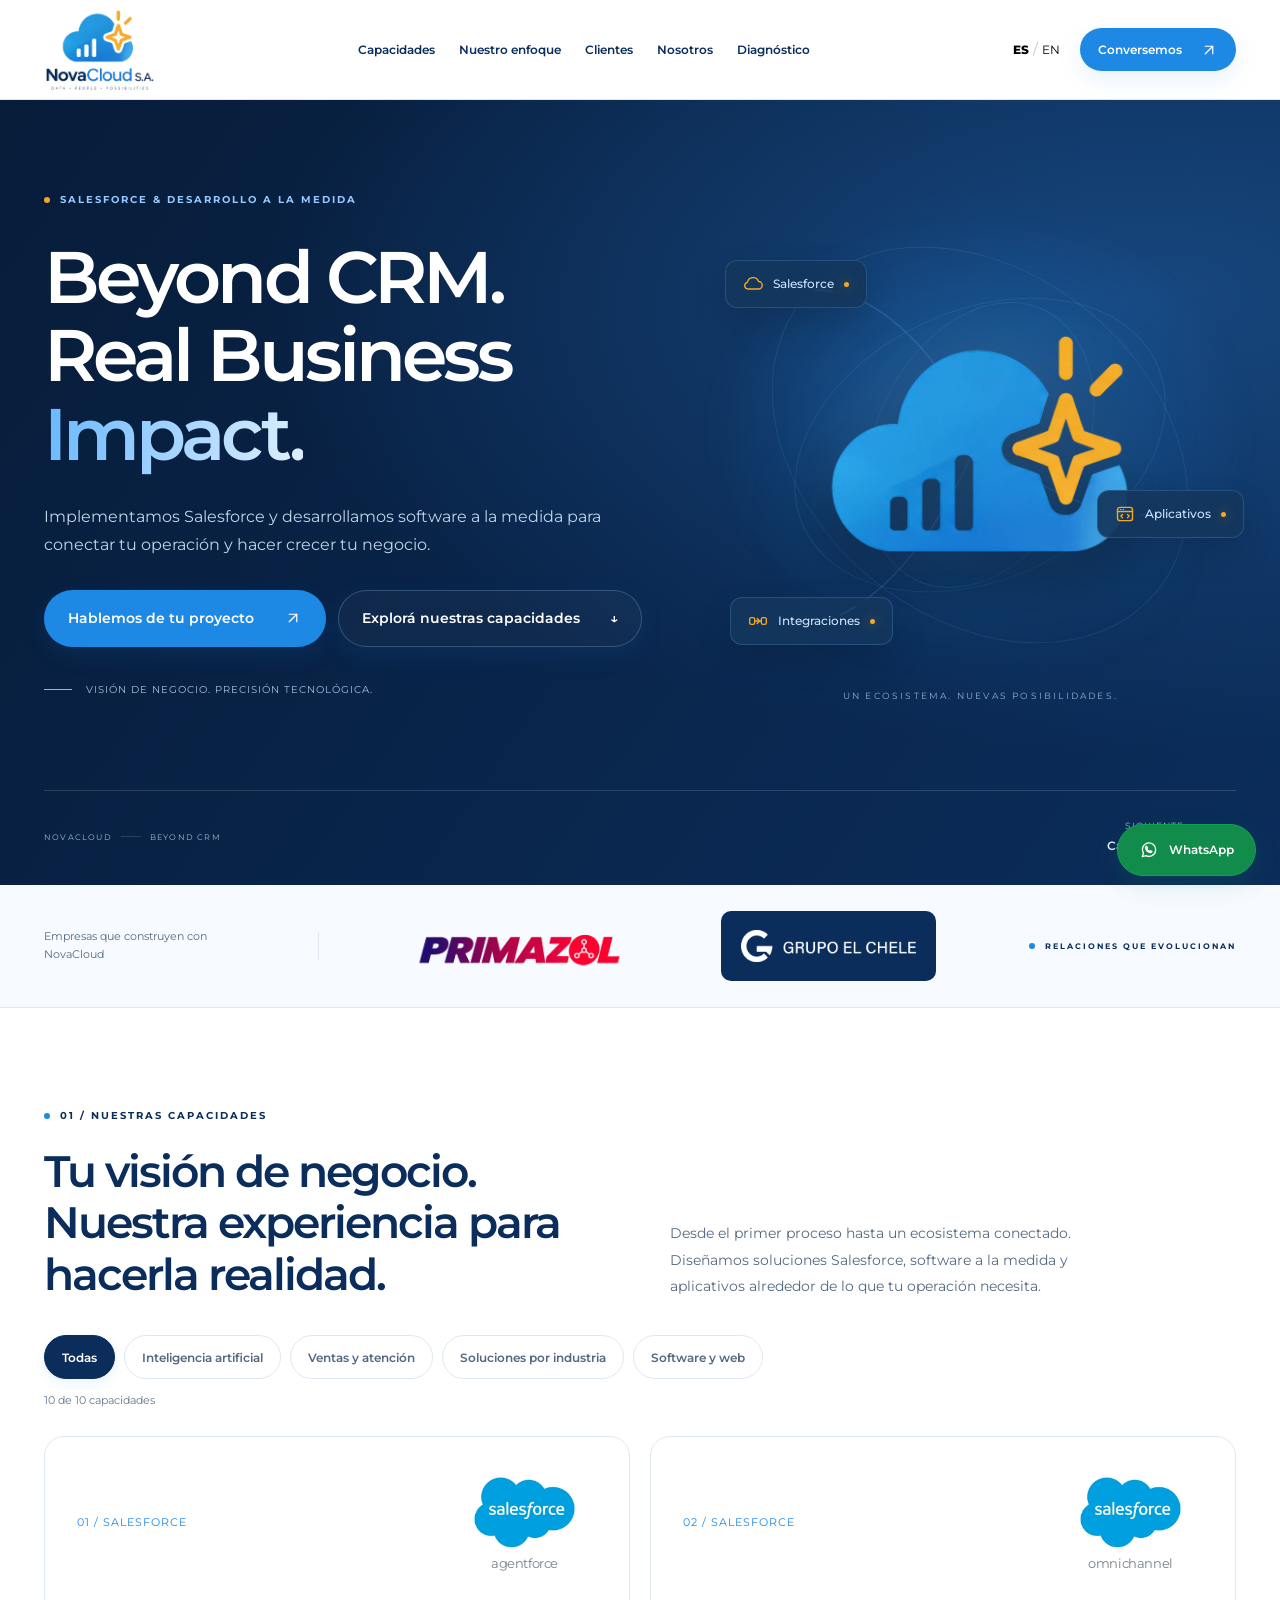
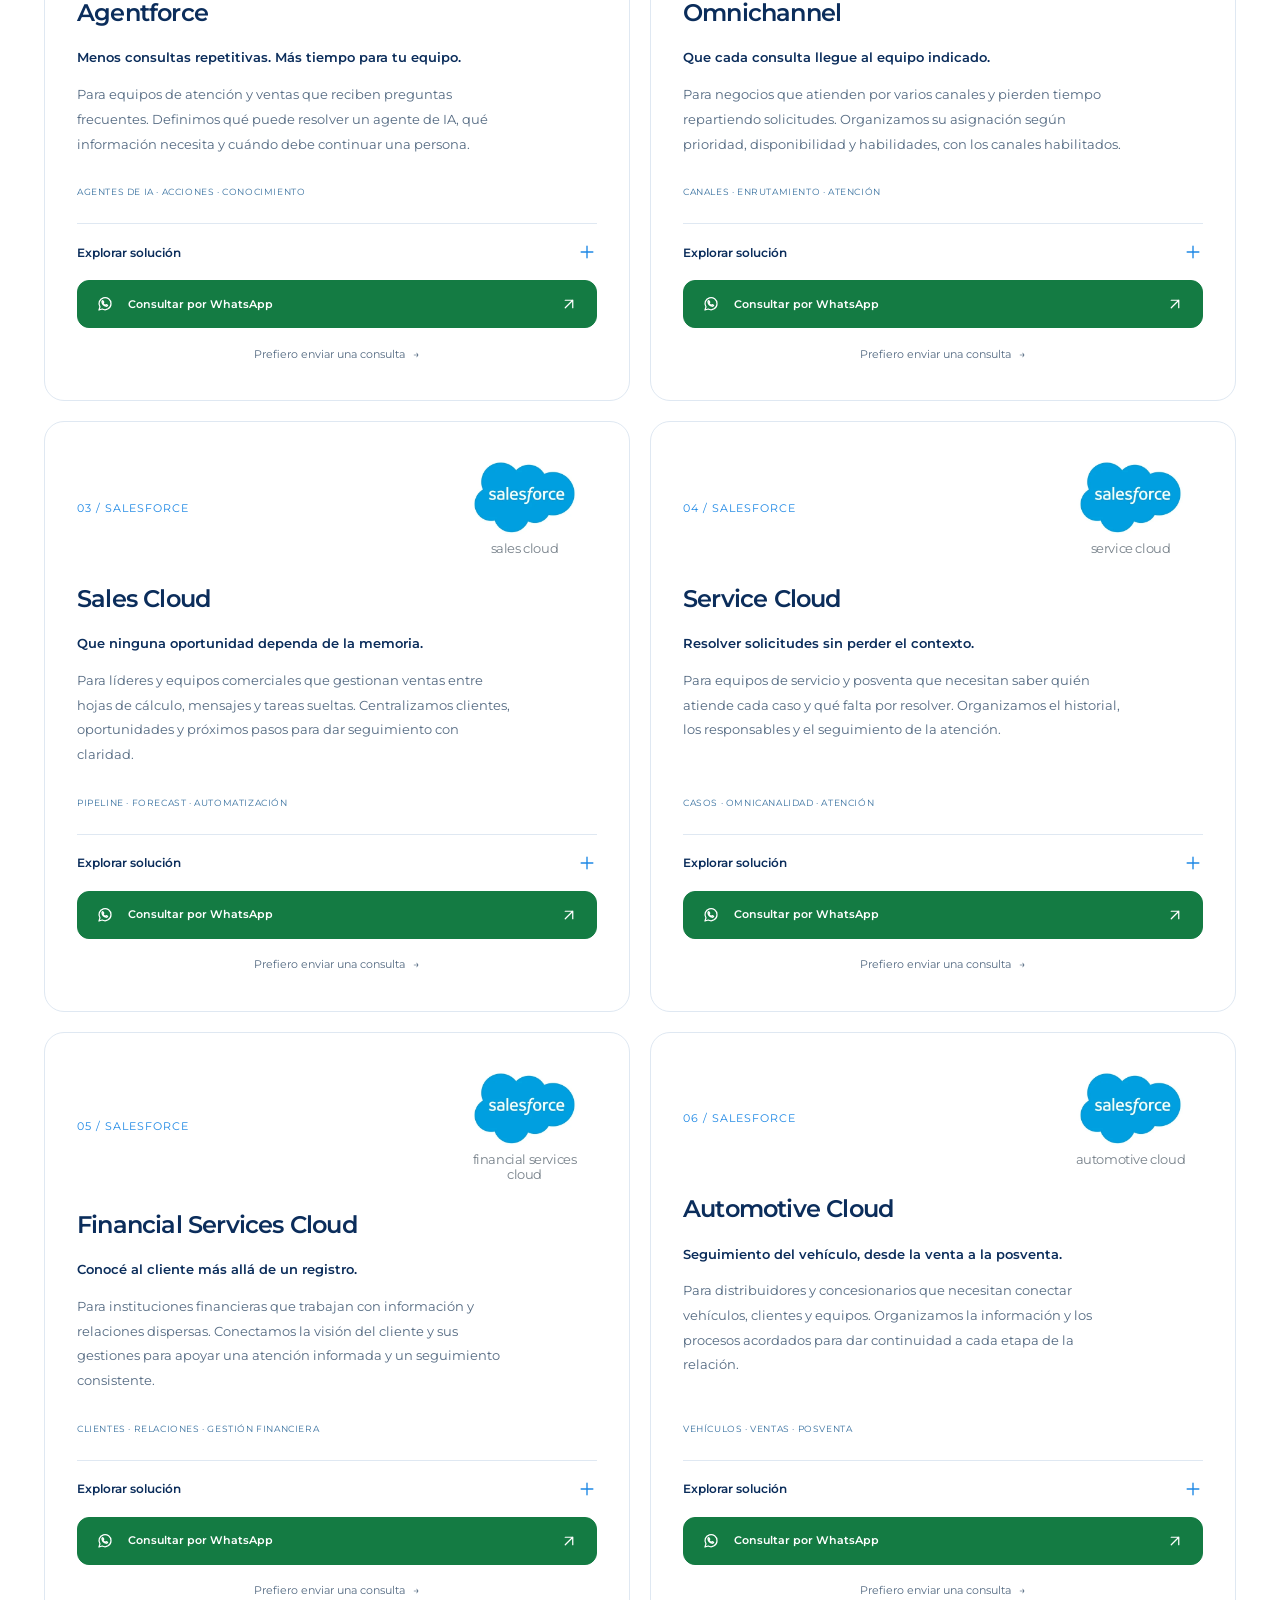
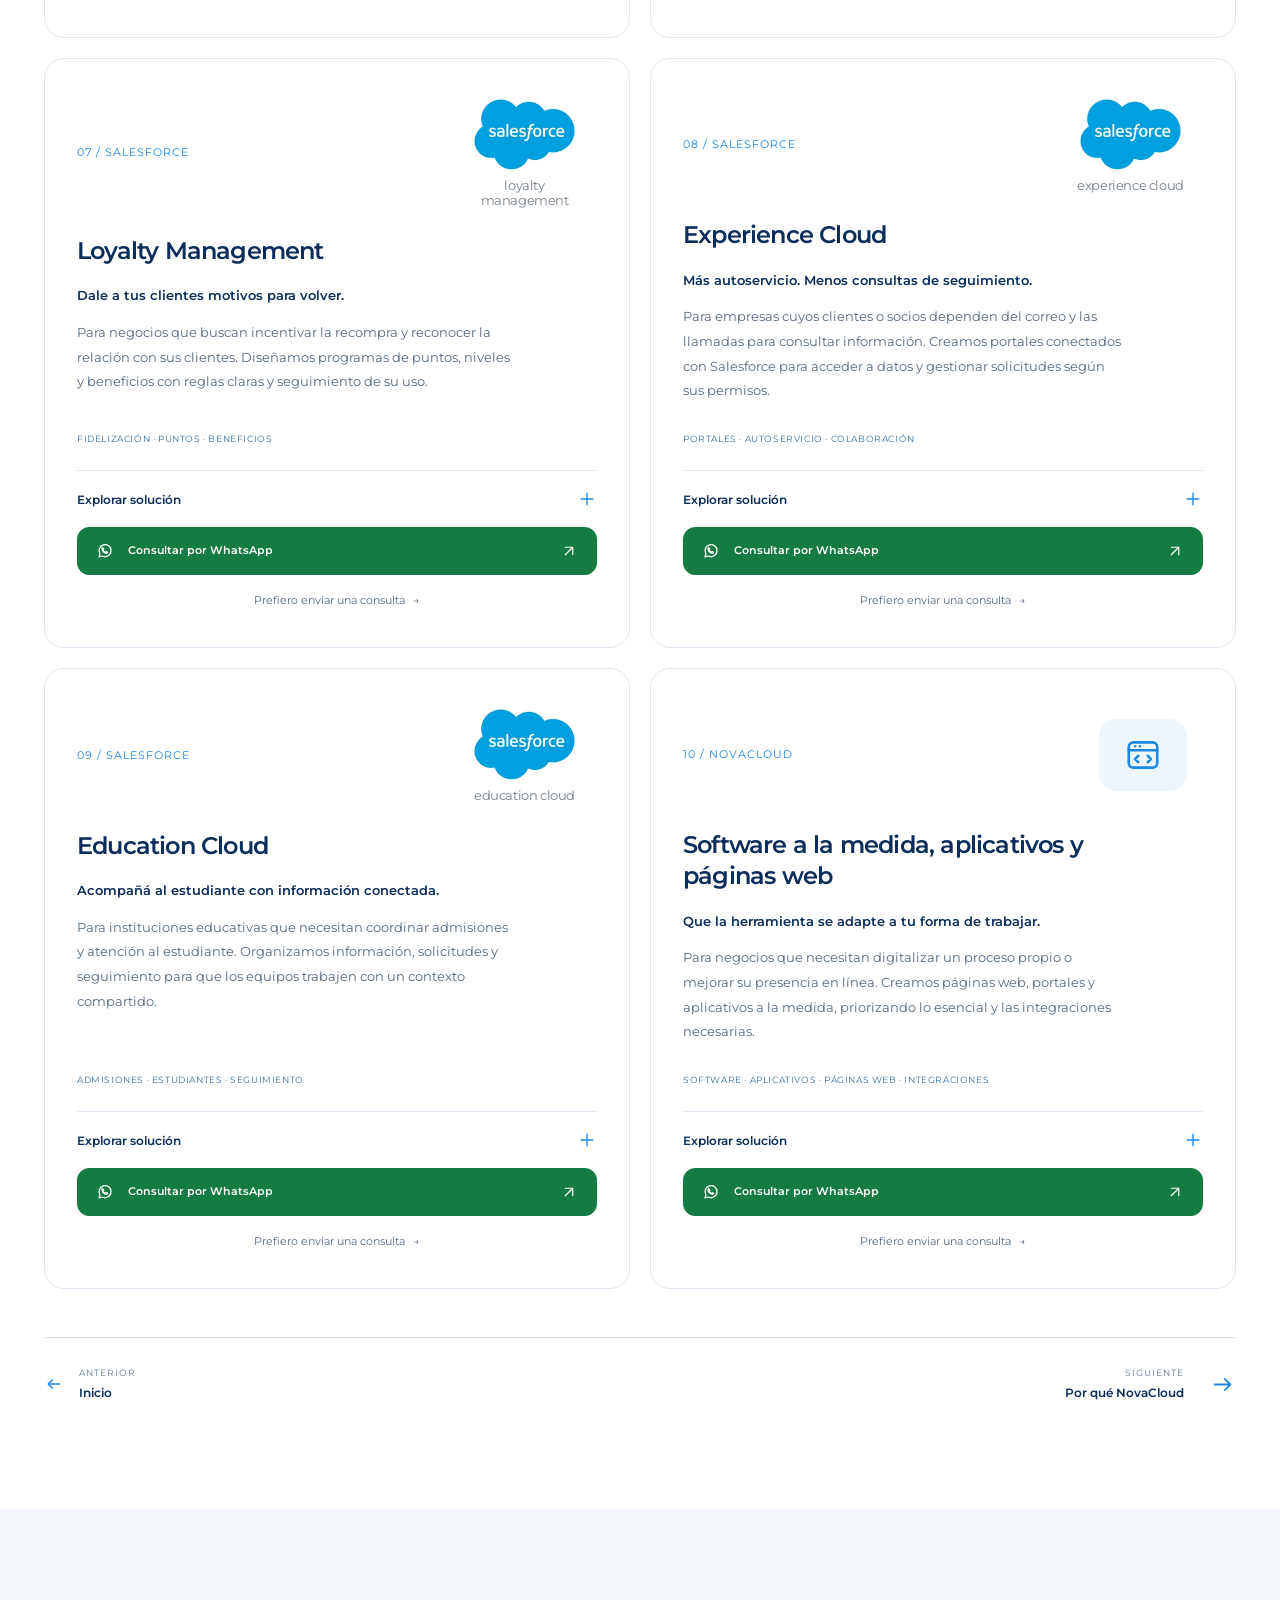
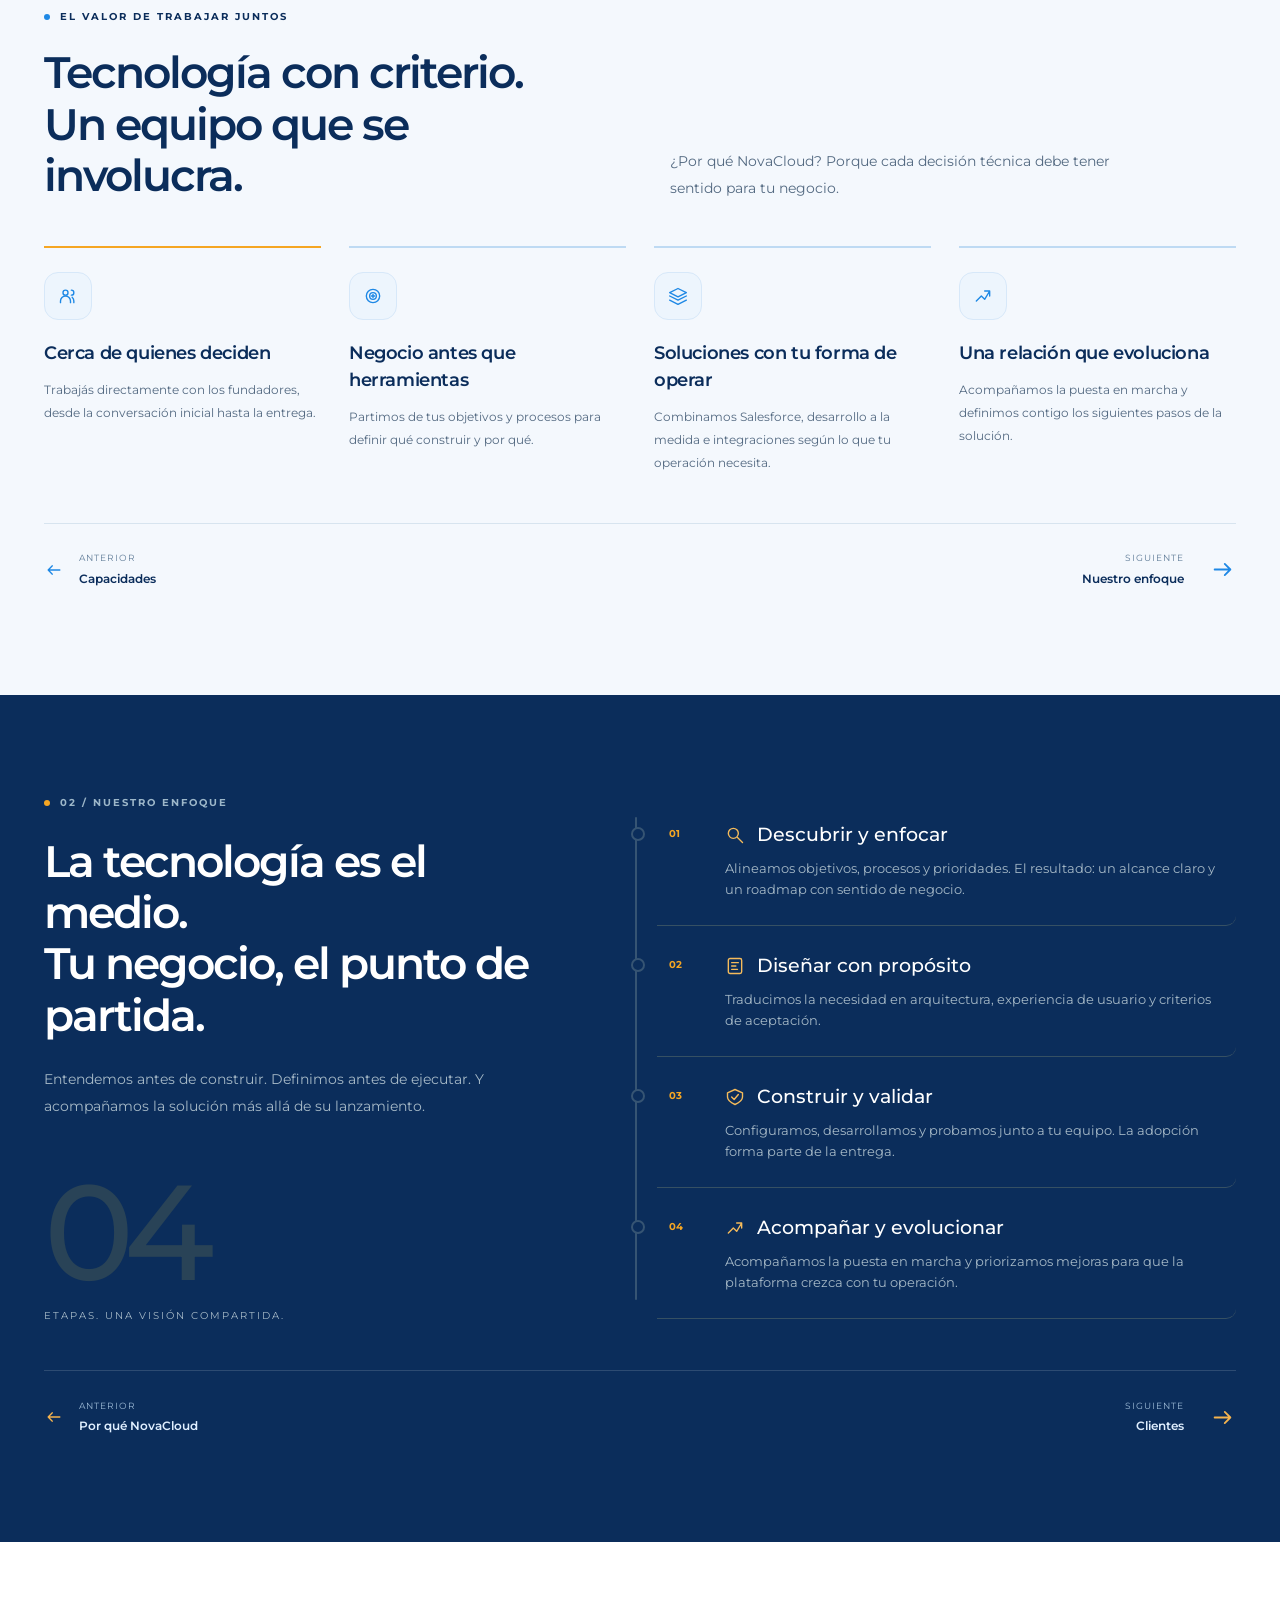
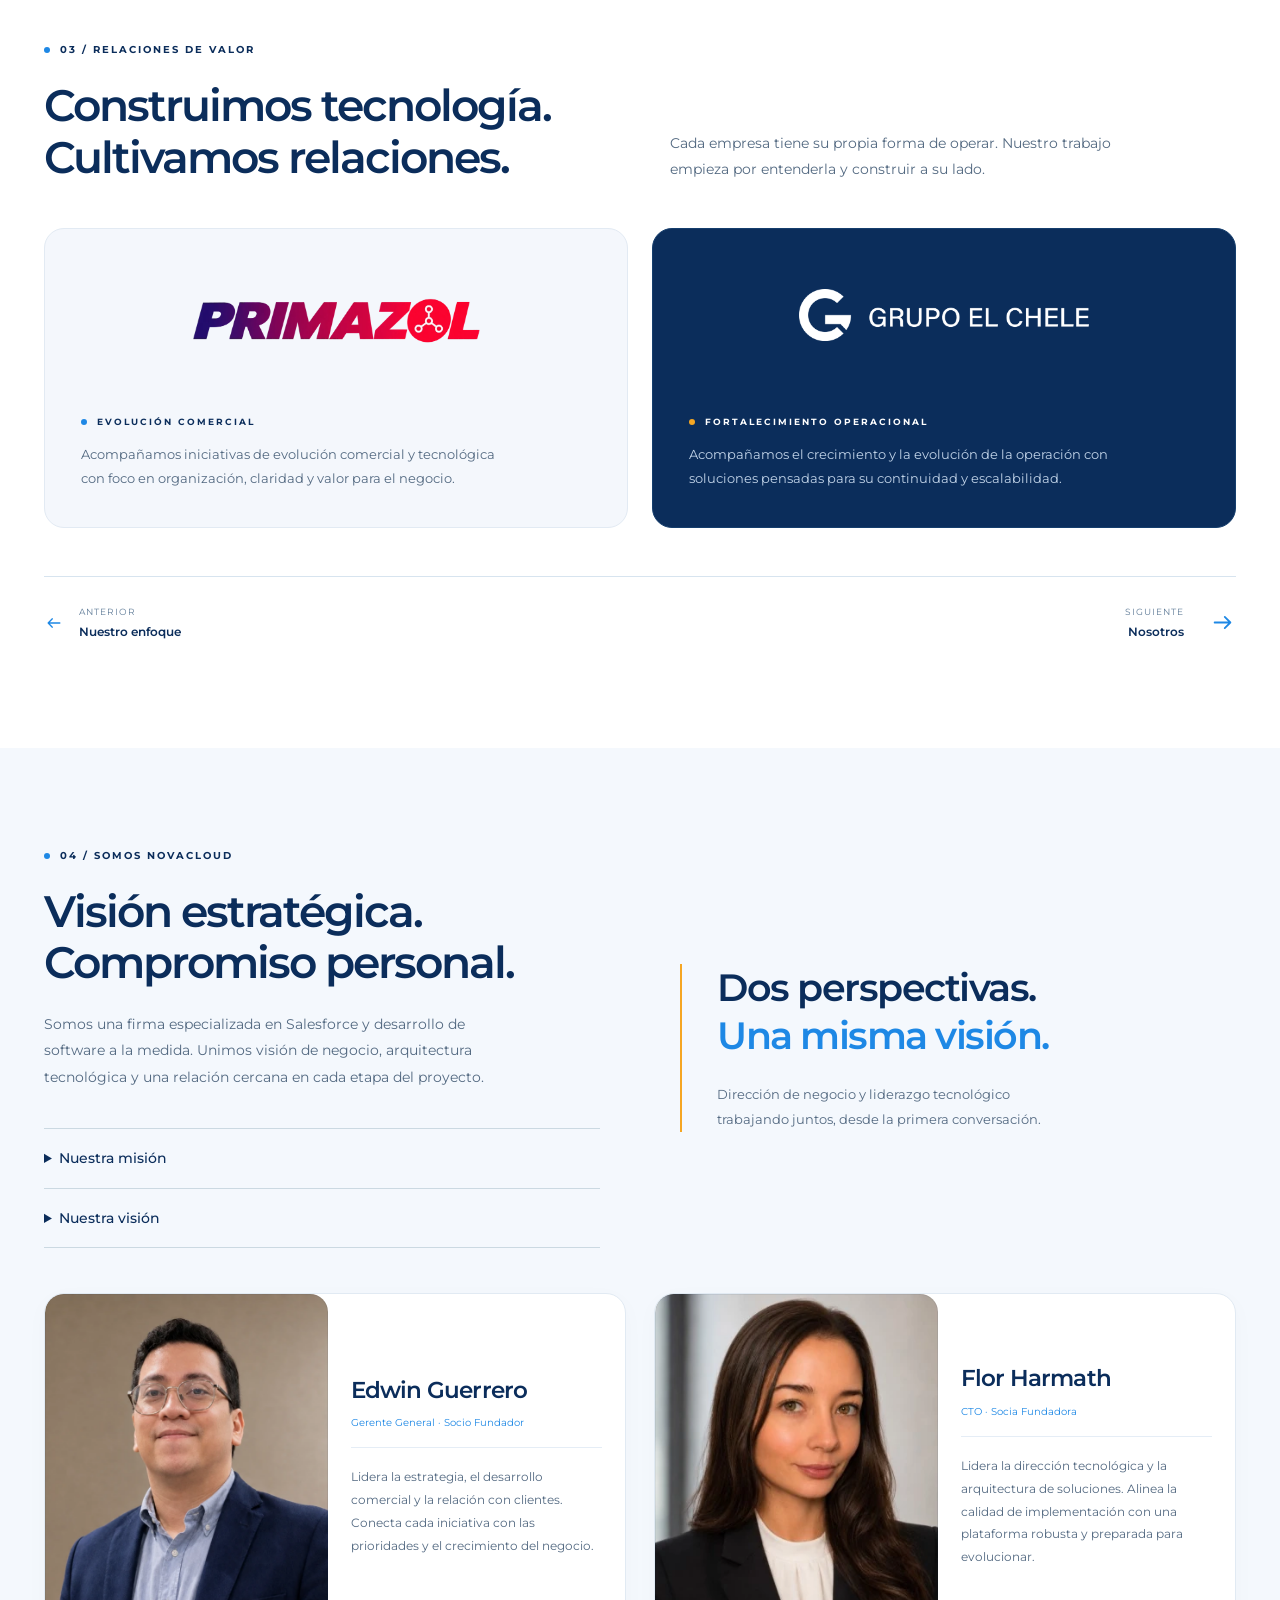
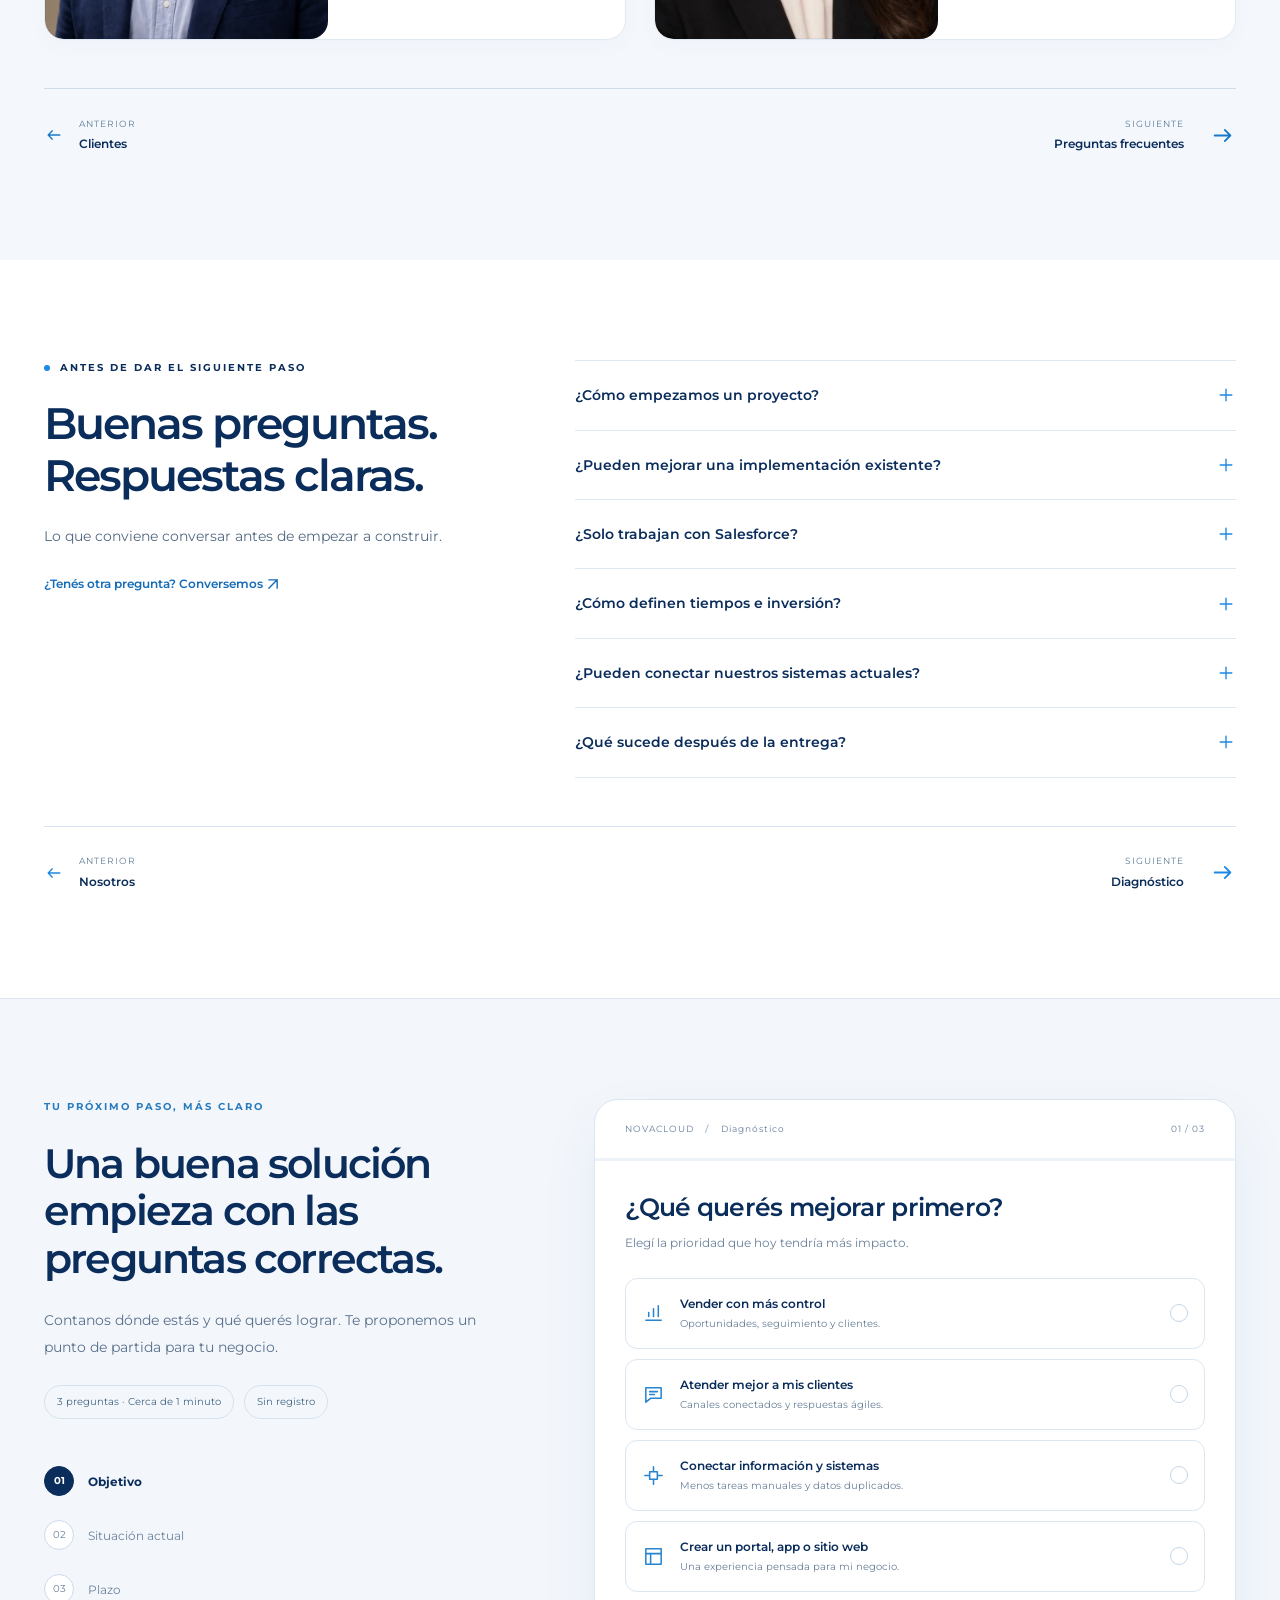
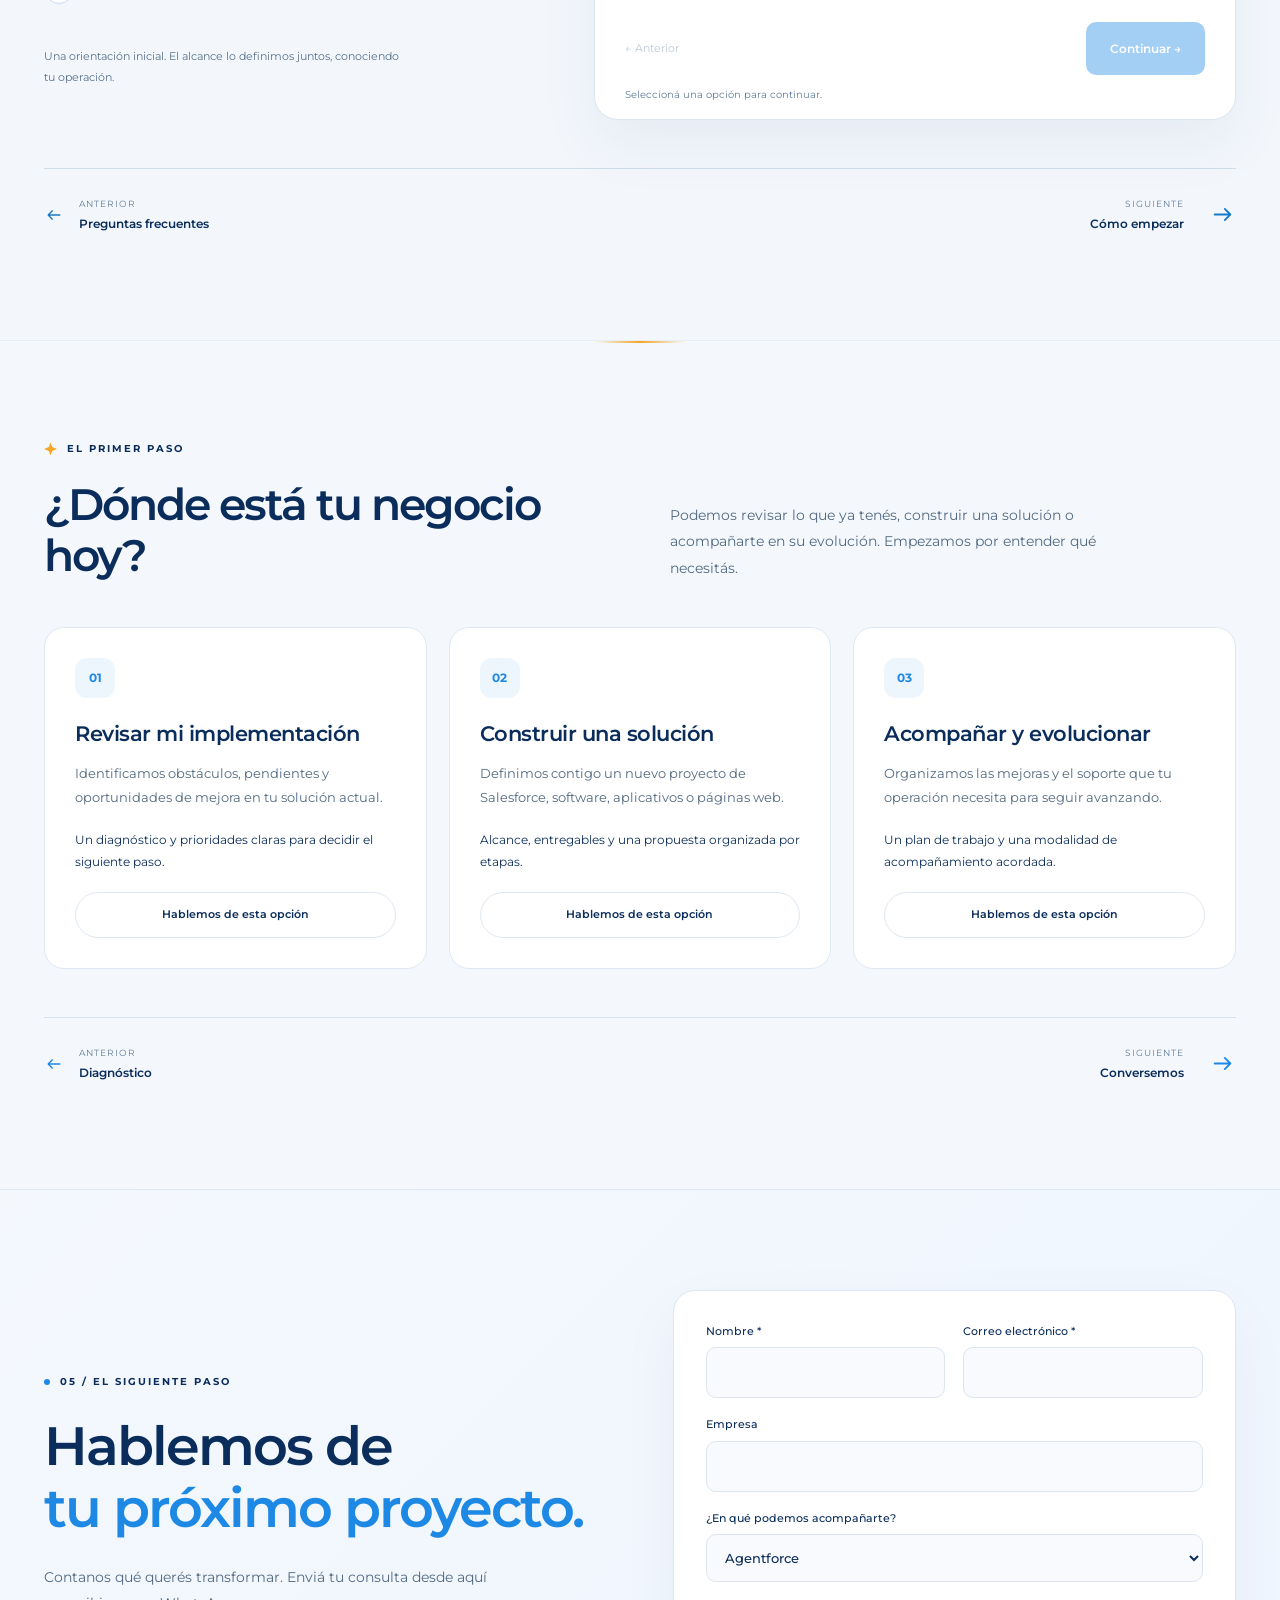
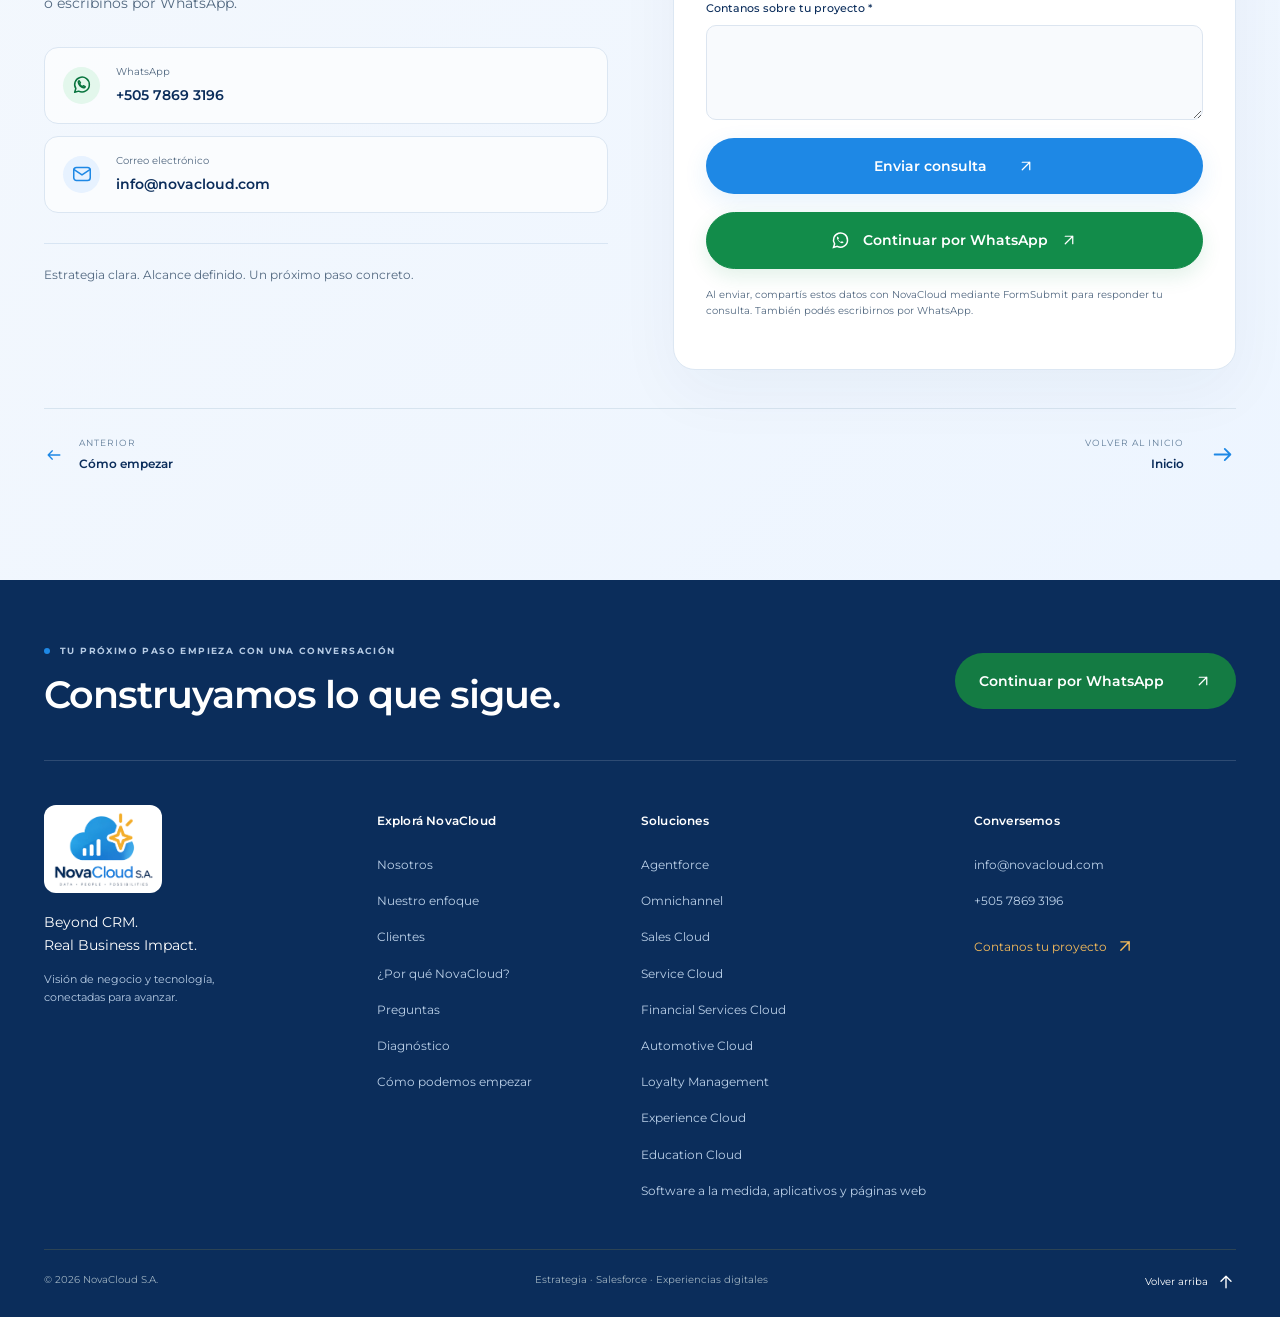
==== commit 3ff7b670: "Add files via upload" ====
--- a/index.html
+++ b/index.html
@@ -49,12 +49,65 @@
 .form-trap{position:absolute!important;left:-10000px!important;width:1px!important;height:1px!important}form[aria-busy=true] [type=submit]{opacity:.75;cursor:wait}#status[data-state=error]{color:#a12e36;background:#fff2f2;padding:13px;border-radius:10px}#status[data-state=success]{color:#146b40}#inquiry-success{border:1px solid #dfe9f4;border-radius:28px;padding:0;width:min(540px,calc(100% - 32px));max-height:90dvh;color:#0b2d5b;box-shadow:0 30px 100px #071c3940;background:#fff}#inquiry-success::backdrop{background:#071c3970;backdrop-filter:blur(7px)}.thanks-panel{padding:40px 36px 28px;text-align:center;position:relative;background:radial-gradient(ellipse at 50% 0,#eaf5ff,transparent 55%)}.thanks-dismiss{position:absolute;right:15px;top:12px;background:transparent;border:0;color:#60768f;font-size:28px;min-width:44px;min-height:44px}.thanks-mark{width:118px;margin:0 auto 24px;position:relative}.thanks-mark>svg{display:block;width:100%}.thanks-check{position:absolute;right:-3px;bottom:-5px;width:35px;height:35px;background:#147b43;color:#fff;border:4px solid #fff;border-radius:50%;display:grid;place-items:center}.thanks-check svg{width:22px;height:22px}.thanks-kicker{font-size:9px;letter-spacing:1.5px;color:#54708f;font-weight:600}.thanks-panel h2{font-size:36px;letter-spacing:-1.3px;margin:15px 0 8px;overflow-wrap:anywhere}.thanks-panel h3{font-size:16px;font-weight:600}.thanks-panel #success-description{font-size:13px;line-height:1.85;color:#536981;margin:16px 0 24px}.thanks-recap{text-align:left;border:1px solid #dfe9f4;border-radius:14px;background:#f7faff;padding:16px 20px;margin-bottom:24px;display:grid;gap:13px}.thanks-recap span{display:block;font-size:10px;color:#60768f;margin-bottom:3px}.thanks-recap strong{display:block;font-size:12px;font-weight:600;overflow-wrap:anywhere}.thanks-close{width:100%}.thanks-note{font-size:10px;color:#71849b;margin-top:16px}#inquiry-success[open]{animation:thanksEnter 320ms cubic-bezier(.22,1,.36,1)}#inquiry-success[open] .thanks-check{animation:thanksCheck 450ms 100ms both cubic-bezier(.22,1,.36,1)}@keyframes thanksEnter{from{opacity:0;transform:translateY(14px) scale(.98)}to{opacity:1;transform:none}}@keyframes thanksCheck{from{opacity:0;transform:scale(.7)}to{opacity:1;transform:scale(1)}}@media(max-width:540px){.thanks-panel{padding:36px 22px 24px}.thanks-panel h2{font-size:30px}}@media(prefers-reduced-motion:reduce){#inquiry-success[open],#inquiry-success[open] .thanks-check{animation:none}}
 
 .capability-tools{margin:-10px 0 26px}.capability-filters{display:flex;flex-wrap:wrap;gap:9px}.capability-filters button{font:600 12px Montserrat,sans-serif;border:1px solid #dfe8f2;color:#536981;background:#fff;border-radius:40px;padding:12px 17px;min-height:44px;transition:background .2s,color .2s,border-color .2s}.capability-filters button[aria-pressed=true]{background:#0b2d5b;color:white;border-color:#0b2d5b}.capability-filters button:hover{border-color:#1e88e5}#capability-count{font-size:11px;color:#60768f;margin-top:13px}.service[hidden]{display:none!important}.form-service-link{font-size:11px;display:flex;justify-content:center;align-items:center;gap:8px;color:#536981;padding:12px 4px 0;min-height:40px}.form-service-link:hover{color:#147cf1}.start-section{background:#f4f8fd;border-top:1px solid #e5edf6}.start-grid{display:grid;grid-template-columns:repeat(3,minmax(0,1fr));gap:22px}.start-card{display:flex;flex-direction:column;align-items:flex-start;background:#fff;border:1px solid #dfe8f2;border-radius:20px;padding:30px}.start-number{display:grid;place-items:center;width:40px;height:40px;border-radius:12px;background:#edf5fd;color:#1e88e5;font-size:12px;font-weight:700;margin-bottom:22px}.start-card h3{font-size:21px;line-height:1.35;letter-spacing:-.5px;margin-bottom:13px}.start-card>p{font-size:13px;color:#536981;line-height:1.85}.start-outcome{font-size:12px;line-height:1.8;padding:20px 0;margin-top:auto;color:#0b2d5b}.start-card .btn{font-size:11px;width:100%;padding:13px 14px;box-shadow:none}.field-error{font-size:11px;line-height:1.5;color:#a12e36;min-height:0}.field-error:empty{display:none}input[aria-invalid=true],textarea[aria-invalid=true]{border-color:#c45159!important;background:#fff8f8!important}@media(max-width:900px){.start-grid{grid-template-columns:1fr}.start-card{padding:25px}.start-card .btn{width:auto}.start-outcome{padding:15px 0}}@media(max-width:540px){.capability-filters{gap:7px}.capability-filters button{font-size:10px;padding:10px 12px}.start-card .btn{width:100%}}
-</style><link rel="icon" href="assets/favicon.ico" sizes="any"><link rel="icon" type="image/png" sizes="64x64" href="assets/favicon.png"><link rel="apple-touch-icon" href="assets/apple-touch-icon.png"><link rel="canonical" href="https://edmiguedo.github.io/novacloud/"><meta property="og:type" content="website"><meta property="og:locale" content="es_NI"><meta property="og:site_name" content="NovaCloud"><meta property="og:title" content="NovaCloud — Beyond CRM. Real Business Impact."><meta property="og:description" content="Salesforce, software a la medida e integraciones. Visión de negocio y tecnología para transformar tu operación."><meta property="og:url" content="https://edmiguedo.github.io/novacloud/"><meta property="og:image" content="https://edmiguedo.github.io/novacloud/assets/novacloud-social.png"><meta property="og:image:width" content="1200"><meta property="og:image:height" content="630"><meta property="og:image:alt" content="NovaCloud — Data, People, Possibilities"><meta name="twitter:card" content="summary_large_image"><meta name="twitter:title" content="NovaCloud — Beyond CRM. Real Business Impact."><meta name="twitter:description" content="Salesforce, software a la medida e integraciones."><meta name="twitter:image" content="https://edmiguedo.github.io/novacloud/assets/novacloud-social.png"></head><body><div class="brand-loader" aria-hidden="true"><svg class="nova-cloud" viewBox="70 0 330 238" aria-hidden="true" focusable="false"><image href="assets/novacloud.webp" width="479" height="351"/></svg><div class="loader-line"></div></div><a class="skip" href="#main"><span data-t="t0">Saltar al contenido</span></a><header><div class="wrap nav"><a class="brand" href="#inicio" aria-label="NovaCloud"><img class="brand-logo" src="assets/novacloud.webp" alt="NovaCloud S.A. — Data, People, Possibilities" width="479" height="351"></a><nav id="navigation" aria-label="Principal"><a href="#servicios"><span data-t="t1">Capacidades</span></a><a href="#metodo"><span data-t="t2">Nuestro enfoque</span></a><a href="#clientes"><span data-t="t3">Clientes</span></a><a href="#nosotros"><span data-t="t4">Nosotros</span></a><a href="#preguntas"><span data-t="faqNav">Preguntas</span></a></nav><div class="actions"><div><button class="lang" data-lang="es" aria-pressed="true">ES</button> <span class="langsep">/</span> <button class="lang" data-lang="en" aria-pressed="false">EN</button></div><a class="btn small" href="#contacto"><span data-t="t5">Conversemos</span> <svg class="nc-icon icon-arrow" viewBox="0 0 24 24" fill="none" stroke="currentColor" stroke-width="1.65" stroke-linecap="round" stroke-linejoin="round" aria-hidden="true" focusable="false"><path d="M7 17 17 7M7 7h10v10"/></svg></a><button class="menu" aria-label="Menú" aria-expanded="false" aria-controls="navigation"><svg class="nc-icon icon-menu" viewBox="0 0 24 24" fill="none" stroke="currentColor" stroke-width="1.65" stroke-linecap="round" stroke-linejoin="round" aria-hidden="true" focusable="false"><path d="M4 6h16M4 12h16M4 18h16"/></svg></button></div></div><div class="page-progress" aria-hidden="true"></div></header><div class="menu-backdrop" aria-hidden="true"></div><main id="main"><section class="hero" id="inicio"><div class="wrap hero-grid"><div class="hero-copy reveal"><div class="eyebrow"><span data-t="t6">Salesforce & desarrollo a la medida</span></div><h1>Beyond CRM.<br>Real Business<br><em>Impact.</em></h1><p><span data-t="t7">Implementamos Salesforce y desarrollamos software a la medida para conectar tu operación y hacer crecer tu negocio.</span></p><div class="hero-ctas"><a class="btn" href="#contacto"><span data-t="t8">Hablemos de tu proyecto</span> <svg class="nc-icon icon-arrow" viewBox="0 0 24 24" fill="none" stroke="currentColor" stroke-width="1.65" stroke-linecap="round" stroke-linejoin="round" aria-hidden="true" focusable="false"><path d="M7 17 17 7M7 7h10v10"/></svg></a><a class="btn outline" href="#servicios"><span data-t="t9">Explorá nuestras capacidades</span> ↓</a></div><div class="hero-note"><i></i><span data-t="t10">Visión de negocio. Precisión tecnológica.</span></div></div><div class="visual ecosystem" aria-label="NovaCloud"><svg class="connection-map" viewBox="0 0 500 540" aria-hidden="true"><path d="M85 115 Q170 115 250 260 M425 340 Q325 340 250 260 M110 440 Q190 400 250 260"/><path class="connection-flow" d="M85 115 Q170 115 250 260 M425 340 Q325 340 250 260 M110 440 Q190 400 250 260"/></svg><div class="orbit"></div><div class="orbit o2"></div><div class="orbit o3"></div><div class="cloud-depth"><div class="cloud-sculpture"><svg class="nova-cloud" viewBox="70 0 330 238" aria-hidden="true" focusable="false"><image href="assets/novacloud.webp" width="479" height="351"/></svg></div></div><a class="visual-tag tag1" href="#servicios"><svg class="nc-icon icon-cloud" viewBox="0 0 24 24" fill="none" stroke="currentColor" stroke-width="1.65" stroke-linecap="round" stroke-linejoin="round" aria-hidden="true" focusable="false"><path d="M6 18a4 4 0 0 1-.8-7.9A7 7 0 0 1 18.7 9a4.5 4.5 0 0 1-.2 9Z"/></svg> Salesforce <i class="node-dot"></i></a><a class="visual-tag tag2" href="#servicios"><svg class="nc-icon icon-app" viewBox="0 0 24 24" fill="none" stroke="currentColor" stroke-width="1.65" stroke-linecap="round" stroke-linejoin="round" aria-hidden="true" focusable="false"><rect x="3" y="4" width="18" height="16" rx="3"/><path d="M3 9h18M7 6.5h.01M10 6.5h.01m-1 6-2 2 2 2m6-4 2 2-2 2"/></svg><span data-t="heroApps">Aplicativos</span><i class="node-dot"></i></a><a class="visual-tag tag3" href="#servicios"><svg class="nc-icon icon-connect" viewBox="0 0 24 24" fill="none" stroke="currentColor" stroke-width="1.65" stroke-linecap="round" stroke-linejoin="round" aria-hidden="true" focusable="false"><rect x="2" y="8" width="6" height="8" rx="2"/><rect x="16" y="8" width="6" height="8" rx="2"/><path d="M8 12h8m-5-3 3 3-3 3"/></svg><span data-t="heroIntegrations">Integraciones</span><i class="node-dot"></i></a><div class="visual-caption"><span data-t="t13">Un ecosistema. Nuevas posibilidades.</span></div></div></div></section><div class="trust"><div class="wrap trust-inner"><p><span data-t="t14">Empresas que construyen con NovaCloud</span></p><span class="trust-line"></span><img class="trust-logo primazol-logo" src="assets/primazol.webp" alt="Primazol" width="2048" height="684"><span class="gec-trust"><img class="trust-logo" src="assets/gec.webp" alt="Grupo El Chele" width="2048" height="367"></span><span class="eyebrow"><span data-t="t15">Relaciones que evolucionan</span></span></div></div><section class="space" id="servicios"><div class="wrap"><div class="eyebrow"><span data-t="t16">01 / Nuestras capacidades</span></div><div class="section-head"><h2><span data-t="t17">Tu visión de negocio.<br>Nuestra experiencia para hacerla realidad.</span></h2><p class="muted"><span data-t="t18">Desde el primer proceso hasta un ecosistema conectado. Diseñamos soluciones Salesforce, software a la medida y aplicativos alrededor de lo que tu operación necesita.</span></p></div><div class="capability-tools"><div class="capability-filters" role="group" aria-label="Filtrar capacidades / Filter capabilities"><button type="button" data-filter="all" aria-pressed="true"><span data-t="filter_all">Todas</span></button><button type="button" data-filter="ai" aria-pressed="false"><span data-t="filter_ai">Inteligencia artificial</span></button><button type="button" data-filter="service" aria-pressed="false"><span data-t="filter_service">Ventas y atención</span></button><button type="button" data-filter="industry" aria-pressed="false"><span data-t="filter_industry">Soluciones por industria</span></button><button type="button" data-filter="software" aria-pressed="false"><span data-t="filter_software">Software y web</span></button></div><p id="capability-count" role="status" aria-live="polite"></p></div><div class="service-grid"><article class="service" id="solucion-agentforce" data-category="ai"><div class="service-top"><span class="service-number">01 / Salesforce</span><div class="cloud-badge product-brand"><svg viewBox="30 40 340 240" role="img" aria-label="Salesforce" focusable="false"><image href="assets/salesforce-reference.webp" width="400" height="400"/></svg><span class="product-name">agentforce</span></div></div><h3 data-t="agentforce_s00">Agentforce</h3><h4 data-t="agentforce_s01">Agentes de IA conectados a tu negocio.</h4><p data-t="agentforce_s02">Diseñamos agentes que consultan información, ejecutan acciones definidas y derivan conversaciones a tu equipo cuando hace falta.</p><div class="tags" data-t="agentforce_s03">Agentes de IA · Acciones · Conocimiento</div><details class="service-details"><summary><span data-t="agentforce_detail0">Explorar solución</span><svg class="nc-icon icon-plus" viewBox="0 0 24 24" fill="none" stroke="currentColor" stroke-width="1.65" stroke-linecap="round" stroke-linejoin="round" aria-hidden="true" focusable="false"><path d="M12 5v14M5 12h14"/></svg></summary><div class="detail-body"><h5><span data-t="agentforce_problemLabel0">Lo que podemos resolver</span></h5><p><span data-t="agentforce_problem0">Consultas repetitivas y procesos que necesitan respuestas con contexto.</span></p><h5><span data-t="agentforce_scopeLabel0">Qué podemos construir</span></h5><p><span data-t="agentforce_scope0">Agentes, fuentes de conocimiento, acciones e integración con procesos de Salesforce.</span></p><div class="example-box"><h5><span data-t="agentforce_exLabel0">Una posible solución</span></h5><p><span data-t="agentforce_exText0">Un agente que responde consultas, registra solicitudes y deriva al equipo humano.</span></p></div><p class="scope-note"><span data-t="agentforce_delivery0">Definimos juntos el alcance, construimos por etapas y validamos con tu equipo antes de la entrega.</span></p></div></details><a class="service-cta service-whatsapp" href="https://wa.me/50578693196?text=Hola%2C%20equipo%20de%20NovaCloud.%20Me%20interesa%20Agentforce.%20Quisiera%20conversar%20sobre%20mi%20proyecto." target="_blank" rel="noopener noreferrer" data-wa-service="0"><svg class="nc-icon icon-chat" viewBox="0 0 24 24" fill="none" stroke="currentColor" stroke-width="1.65" stroke-linecap="round" stroke-linejoin="round" aria-hidden="true" focusable="false"><path d="M20 11.6a8 8 0 0 1-11.7 7.1L4 20l1.3-4.2A8 8 0 1 1 20 11.6Z"/><path d="M9 7.5c-.7 0-1.2 1-1 2 .4 2.4 3 5 5.5 5.5 1 .2 2-.5 2-1.2l-2-1-1 1c-1.5-.6-2.7-1.7-3.2-3.2l1-1L9 7.5Z"/></svg><span data-t="waService">Consultar por WhatsApp</span><svg class="nc-icon icon-arrow" viewBox="0 0 24 24" fill="none" stroke="currentColor" stroke-width="1.65" stroke-linecap="round" stroke-linejoin="round" aria-hidden="true" focusable="false"><path d="M7 17 17 7M7 7h10v10"/></svg></a><a class="form-service-link" href="#contacto" data-service="Agentforce"><span data-t="askForm">Prefiero enviar una consulta</span> <span aria-hidden="true">→</span></a></article><article class="service" id="solucion-omnichannel" data-category="service"><div class="service-top"><span class="service-number">02 / Salesforce</span><div class="cloud-badge product-brand"><svg viewBox="30 40 340 240" role="img" aria-label="Salesforce" focusable="false"><image href="assets/salesforce-reference.webp" width="400" height="400"/></svg><span class="product-name">omnichannel</span></div></div><h3 data-t="omnichannel_s00">Omnichannel</h3><h4 data-t="omnichannel_s01">Cada canal, una atención conectada.</h4><p data-t="omnichannel_s02">Conectamos canales de atención y configuramos el enrutamiento de solicitudes según prioridades, disponibilidad y habilidades del equipo.</p><div class="tags" data-t="omnichannel_s03">Canales · Enrutamiento · Atención</div><details class="service-details"><summary><span data-t="omnichannel_detail0">Explorar solución</span><svg class="nc-icon icon-plus" viewBox="0 0 24 24" fill="none" stroke="currentColor" stroke-width="1.65" stroke-linecap="round" stroke-linejoin="round" aria-hidden="true" focusable="false"><path d="M12 5v14M5 12h14"/></svg></summary><div class="detail-body"><h5><span data-t="omnichannel_problemLabel0">Lo que podemos resolver</span></h5><p><span data-t="omnichannel_problem0">Conversaciones dispersas y asignaciones manuales que retrasan la atención.</span></p><h5><span data-t="omnichannel_scopeLabel0">Qué podemos construir</span></h5><p><span data-t="omnichannel_scope0">Colas, estados de presencia, reglas de asignación y flujos de atención entre canales.</span></p><div class="example-box"><h5><span data-t="omnichannel_exLabel0">Una posible solución</span></h5><p><span data-t="omnichannel_exText0">Consultas de web y WhatsApp enrutadas al equipo adecuado, según los canales habilitados.</span></p></div><p class="scope-note"><span data-t="omnichannel_delivery0">Definimos juntos el alcance, construimos por etapas y validamos con tu equipo antes de la entrega.</span></p></div></details><a class="service-cta service-whatsapp" href="https://wa.me/50578693196?text=Hola%2C%20equipo%20de%20NovaCloud.%20Me%20interesa%20Omnichannel.%20Quisiera%20conversar%20sobre%20mi%20proyecto." target="_blank" rel="noopener noreferrer" data-wa-service="1"><svg class="nc-icon icon-chat" viewBox="0 0 24 24" fill="none" stroke="currentColor" stroke-width="1.65" stroke-linecap="round" stroke-linejoin="round" aria-hidden="true" focusable="false"><path d="M20 11.6a8 8 0 0 1-11.7 7.1L4 20l1.3-4.2A8 8 0 1 1 20 11.6Z"/><path d="M9 7.5c-.7 0-1.2 1-1 2 .4 2.4 3 5 5.5 5.5 1 .2 2-.5 2-1.2l-2-1-1 1c-1.5-.6-2.7-1.7-3.2-3.2l1-1L9 7.5Z"/></svg><span data-t="waService">Consultar por WhatsApp</span><svg class="nc-icon icon-arrow" viewBox="0 0 24 24" fill="none" stroke="currentColor" stroke-width="1.65" stroke-linecap="round" stroke-linejoin="round" aria-hidden="true" focusable="false"><path d="M7 17 17 7M7 7h10v10"/></svg></a><a class="form-service-link" href="#contacto" data-service="Omnichannel"><span data-t="askForm">Prefiero enviar una consulta</span> <span aria-hidden="true">→</span></a></article><article class="service" id="solucion-0" data-category="service"><div class="service-top"><span class="service-number">03 / Salesforce</span><div class="cloud-badge product-brand"><svg viewBox="30 40 340 240" role="img" aria-label="Salesforce" focusable="false"><image href="assets/salesforce-reference.webp" width="400" height="400"/></svg><span class="product-name">sales cloud</span></div></div><h3 data-t="s00">Sales Cloud</h3><h4 data-t="s01">Una operación comercial con dirección.</h4><p data-t="s02">Organizá oportunidades, seguimiento y procesos comerciales para dar a tu equipo una visión clara de cada cliente.</p><div class="tags" data-t="s03">Pipeline · Forecast · Automatización</div><details class="service-details"><summary><span data-t="detail0">Explorar solución</span><svg class="nc-icon icon-plus" viewBox="0 0 24 24" fill="none" stroke="currentColor" stroke-width="1.65" stroke-linecap="round" stroke-linejoin="round" aria-hidden="true" focusable="false"><path d="M12 5v14M5 12h14"/></svg></summary><div class="detail-body"><h5><span data-t="problemLabel0">Lo que podemos resolver</span></h5><p><span data-t="problem0">Oportunidades sin seguimiento, información dispersa y tareas comerciales manuales.</span></p><h5><span data-t="scopeLabel0">Qué podemos construir</span></h5><p><span data-t="scope0">Pipeline, automatizaciones comerciales, reportes y tableros de gestión.</span></p><div class="example-box"><h5><span data-t="exLabel0">Una posible solución</span></h5><p><span data-t="exText0">Pipeline comercial con alertas de oportunidades y aprobaciones de descuentos.</span></p></div><p class="scope-note"><span data-t="delivery0">Definimos juntos el alcance, construimos por etapas y validamos con tu equipo antes de la entrega.</span></p></div></details><a class="service-cta service-whatsapp" href="https://wa.me/50578693196?text=Hola%2C%20equipo%20de%20NovaCloud.%20Me%20interesa%20Sales%20Cloud.%20Quisiera%20conversar%20sobre%20mi%20proyecto." target="_blank" rel="noopener noreferrer" data-wa-service="2"><svg class="nc-icon icon-chat" viewBox="0 0 24 24" fill="none" stroke="currentColor" stroke-width="1.65" stroke-linecap="round" stroke-linejoin="round" aria-hidden="true" focusable="false"><path d="M20 11.6a8 8 0 0 1-11.7 7.1L4 20l1.3-4.2A8 8 0 1 1 20 11.6Z"/><path d="M9 7.5c-.7 0-1.2 1-1 2 .4 2.4 3 5 5.5 5.5 1 .2 2-.5 2-1.2l-2-1-1 1c-1.5-.6-2.7-1.7-3.2-3.2l1-1L9 7.5Z"/></svg><span data-t="waService">Consultar por WhatsApp</span><svg class="nc-icon icon-arrow" viewBox="0 0 24 24" fill="none" stroke="currentColor" stroke-width="1.65" stroke-linecap="round" stroke-linejoin="round" aria-hidden="true" focusable="false"><path d="M7 17 17 7M7 7h10v10"/></svg></a><a class="form-service-link" href="#contacto" data-service="Sales Cloud"><span data-t="askForm">Prefiero enviar una consulta</span> <span aria-hidden="true">→</span></a></article><article class="service" id="solucion-1" data-category="service"><div class="service-top"><span class="service-number">04 / Salesforce</span><div class="cloud-badge product-brand"><svg viewBox="30 40 340 240" role="img" aria-label="Salesforce" focusable="false"><image href="assets/salesforce-reference.webp" width="400" height="400"/></svg><span class="product-name">service cloud</span></div></div><h3 data-t="s10">Service Cloud</h3><h4 data-t="s11">Cada interacción, mejor conectada.</h4><p data-t="s12">Unificá casos, canales y flujos de atención para acompañar al cliente con contexto y trazabilidad.</p><div class="tags" data-t="s13">Casos · Omnicanalidad · Atención</div><details class="service-details"><summary><span data-t="detail1">Explorar solución</span><svg class="nc-icon icon-plus" viewBox="0 0 24 24" fill="none" stroke="currentColor" stroke-width="1.65" stroke-linecap="round" stroke-linejoin="round" aria-hidden="true" focusable="false"><path d="M12 5v14M5 12h14"/></svg></summary><div class="detail-body"><h5><span data-t="problemLabel1">Lo que podemos resolver</span></h5><p><span data-t="problem1">Consultas en distintos canales y poca visibilidad sobre el estado de atención.</span></p><h5><span data-t="scopeLabel1">Qué podemos construir</span></h5><p><span data-t="scope1">Gestión de casos, enrutamiento, flujos de atención y seguimiento de indicadores.</span></p><div class="example-box"><h5><span data-t="exLabel1">Una posible solución</span></h5><p><span data-t="exText1">Centro de atención con asignación de casos, prioridades y seguimiento.</span></p></div><p class="scope-note"><span data-t="delivery1">Definimos juntos el alcance, construimos por etapas y validamos con tu equipo antes de la entrega.</span></p></div></details><a class="service-cta service-whatsapp" href="https://wa.me/50578693196?text=Hola%2C%20equipo%20de%20NovaCloud.%20Me%20interesa%20Service%20Cloud.%20Quisiera%20conversar%20sobre%20mi%20proyecto." target="_blank" rel="noopener noreferrer" data-wa-service="3"><svg class="nc-icon icon-chat" viewBox="0 0 24 24" fill="none" stroke="currentColor" stroke-width="1.65" stroke-linecap="round" stroke-linejoin="round" aria-hidden="true" focusable="false"><path d="M20 11.6a8 8 0 0 1-11.7 7.1L4 20l1.3-4.2A8 8 0 1 1 20 11.6Z"/><path d="M9 7.5c-.7 0-1.2 1-1 2 .4 2.4 3 5 5.5 5.5 1 .2 2-.5 2-1.2l-2-1-1 1c-1.5-.6-2.7-1.7-3.2-3.2l1-1L9 7.5Z"/></svg><span data-t="waService">Consultar por WhatsApp</span><svg class="nc-icon icon-arrow" viewBox="0 0 24 24" fill="none" stroke="currentColor" stroke-width="1.65" stroke-linecap="round" stroke-linejoin="round" aria-hidden="true" focusable="false"><path d="M7 17 17 7M7 7h10v10"/></svg></a><a class="form-service-link" href="#contacto" data-service="Service Cloud"><span data-t="askForm">Prefiero enviar una consulta</span> <span aria-hidden="true">→</span></a></article><article class="service" id="solucion-2" data-category="industry"><div class="service-top"><span class="service-number">05 / Salesforce</span><div class="cloud-badge product-brand"><svg viewBox="30 40 340 240" role="img" aria-label="Salesforce" focusable="false"><image href="assets/salesforce-reference.webp" width="400" height="400"/></svg><span class="product-name">financial services cloud</span></div></div><h3 data-t="s20">Financial Services Cloud</h3><h4 data-t="s21">Relaciones financieras con una visión integral.</h4><p data-t="s22">Conectá la información de clientes, sus relaciones y gestiones para acompañar los procesos de tu institución financiera.</p><div class="tags" data-t="s23">Clientes · Relaciones · Gestión financiera</div><details class="service-details"><summary><span data-t="detail2">Explorar solución</span><svg class="nc-icon icon-plus" viewBox="0 0 24 24" fill="none" stroke="currentColor" stroke-width="1.65" stroke-linecap="round" stroke-linejoin="round" aria-hidden="true" focusable="false"><path d="M12 5v14M5 12h14"/></svg></summary><div class="detail-body"><h5><span data-t="problemLabel2">Lo que podemos resolver</span></h5><p><span data-t="problem2">Información de clientes y relaciones que necesita una visión unificada.</span></p><h5><span data-t="scopeLabel2">Qué podemos construir</span></h5><p><span data-t="scope2">Modelo de relaciones, procesos de atención y vistas adaptadas al equipo financiero.</span></p><div class="example-box"><h5><span data-t="exLabel2">Una posible solución</span></h5><p><span data-t="exText2">Vista integral del cliente con relaciones, gestiones y seguimiento del equipo.</span></p></div><p class="scope-note"><span data-t="delivery2">Definimos juntos el alcance, construimos por etapas y validamos con tu equipo antes de la entrega.</span></p></div></details><a class="service-cta service-whatsapp" href="https://wa.me/50578693196?text=Hola%2C%20equipo%20de%20NovaCloud.%20Me%20interesa%20Financial%20Services%20Cloud.%20Quisiera%20conversar%20sobre%20mi%20proyecto." target="_blank" rel="noopener noreferrer" data-wa-service="4"><svg class="nc-icon icon-chat" viewBox="0 0 24 24" fill="none" stroke="currentColor" stroke-width="1.65" stroke-linecap="round" stroke-linejoin="round" aria-hidden="true" focusable="false"><path d="M20 11.6a8 8 0 0 1-11.7 7.1L4 20l1.3-4.2A8 8 0 1 1 20 11.6Z"/><path d="M9 7.5c-.7 0-1.2 1-1 2 .4 2.4 3 5 5.5 5.5 1 .2 2-.5 2-1.2l-2-1-1 1c-1.5-.6-2.7-1.7-3.2-3.2l1-1L9 7.5Z"/></svg><span data-t="waService">Consultar por WhatsApp</span><svg class="nc-icon icon-arrow" viewBox="0 0 24 24" fill="none" stroke="currentColor" stroke-width="1.65" stroke-linecap="round" stroke-linejoin="round" aria-hidden="true" focusable="false"><path d="M7 17 17 7M7 7h10v10"/></svg></a><a class="form-service-link" href="#contacto" data-service="Financial Services Cloud"><span data-t="askForm">Prefiero enviar una consulta</span> <span aria-hidden="true">→</span></a></article><article class="service" id="solucion-3" data-category="industry"><div class="service-top"><span class="service-number">06 / Salesforce</span><div class="cloud-badge product-brand"><svg viewBox="30 40 340 240" role="img" aria-label="Salesforce" focusable="false"><image href="assets/salesforce-reference.webp" width="400" height="400"/></svg><span class="product-name">automotive cloud</span></div></div><h3 data-t="s30">Automotive Cloud</h3><h4 data-t="s31">Tu operación automotriz, conectada.</h4><p data-t="s32">Integrá vehículos, clientes y procesos comerciales para dar seguimiento a cada etapa de la relación y la operación automotriz.</p><div class="tags" data-t="s33">Vehículos · Ventas · Posventa</div><details class="service-details"><summary><span data-t="detail3">Explorar solución</span><svg class="nc-icon icon-plus" viewBox="0 0 24 24" fill="none" stroke="currentColor" stroke-width="1.65" stroke-linecap="round" stroke-linejoin="round" aria-hidden="true" focusable="false"><path d="M12 5v14M5 12h14"/></svg></summary><div class="detail-body"><h5><span data-t="problemLabel3">Lo que podemos resolver</span></h5><p><span data-t="problem3">Procesos de vehículos, ventas y posventa que necesitan trabajar conectados.</span></p><h5><span data-t="scopeLabel3">Qué podemos construir</span></h5><p><span data-t="scope3">Gestión de vehículos, seguimiento comercial y automatización de procesos operativos.</span></p><div class="example-box"><h5><span data-t="exLabel3">Una posible solución</span></h5><p><span data-t="exText3">Seguimiento de vehículos y clientes desde la oportunidad hasta la posventa.</span></p></div><p class="scope-note"><span data-t="delivery3">Definimos juntos el alcance, construimos por etapas y validamos con tu equipo antes de la entrega.</span></p></div></details><a class="service-cta service-whatsapp" href="https://wa.me/50578693196?text=Hola%2C%20equipo%20de%20NovaCloud.%20Me%20interesa%20Automotive%20Cloud.%20Quisiera%20conversar%20sobre%20mi%20proyecto." target="_blank" rel="noopener noreferrer" data-wa-service="5"><svg class="nc-icon icon-chat" viewBox="0 0 24 24" fill="none" stroke="currentColor" stroke-width="1.65" stroke-linecap="round" stroke-linejoin="round" aria-hidden="true" focusable="false"><path d="M20 11.6a8 8 0 0 1-11.7 7.1L4 20l1.3-4.2A8 8 0 1 1 20 11.6Z"/><path d="M9 7.5c-.7 0-1.2 1-1 2 .4 2.4 3 5 5.5 5.5 1 .2 2-.5 2-1.2l-2-1-1 1c-1.5-.6-2.7-1.7-3.2-3.2l1-1L9 7.5Z"/></svg><span data-t="waService">Consultar por WhatsApp</span><svg class="nc-icon icon-arrow" viewBox="0 0 24 24" fill="none" stroke="currentColor" stroke-width="1.65" stroke-linecap="round" stroke-linejoin="round" aria-hidden="true" focusable="false"><path d="M7 17 17 7M7 7h10v10"/></svg></a><a class="form-service-link" href="#contacto" data-service="Automotive Cloud"><span data-t="askForm">Prefiero enviar una consulta</span> <span aria-hidden="true">→</span></a></article><article class="service" id="solucion-loyalty" data-category="service"><div class="service-top"><span class="service-number">07 / Salesforce</span><div class="cloud-badge product-brand"><svg viewBox="30 40 340 240" role="img" aria-label="Salesforce" focusable="false"><image href="assets/salesforce-reference.webp" width="400" height="400"/></svg><span class="product-name">loyalty management</span></div></div><h3 data-t="loyalty_s00">Loyalty Management</h3><h4 data-t="loyalty_s01">Relaciones que crecen con cada interacción.</h4><p data-t="loyalty_s02">Implementamos programas de fidelización en Salesforce con miembros, puntos, niveles y beneficios alineados a tus objetivos comerciales.</p><div class="tags" data-t="loyalty_s03">Fidelización · Puntos · Beneficios</div><details class="service-details"><summary><span data-t="loyalty_detail0">Explorar solución</span><svg class="nc-icon icon-plus" viewBox="0 0 24 24" fill="none" stroke="currentColor" stroke-width="1.65" stroke-linecap="round" stroke-linejoin="round" aria-hidden="true" focusable="false"><path d="M12 5v14M5 12h14"/></svg></summary><div class="detail-body"><h5><span data-t="loyalty_problemLabel0">Lo que podemos resolver</span></h5><p><span data-t="loyalty_problem0">Programas de beneficios desconectados de la información del cliente.</span></p><h5><span data-t="loyalty_scopeLabel0">Qué podemos construir</span></h5><p><span data-t="loyalty_scope0">Reglas de acumulación y canje, niveles de membresía e integración de transacciones.</span></p><div class="example-box"><h5><span data-t="loyalty_exLabel0">Una posible solución</span></h5><p><span data-t="loyalty_exText0">Un programa que acredita puntos por compras y permite gestionar su canje por beneficios.</span></p></div><p class="scope-note"><span data-t="loyalty_delivery0">Definimos juntos el alcance, construimos por etapas y validamos con tu equipo antes de la entrega.</span></p></div></details><a class="service-cta service-whatsapp" href="https://wa.me/50578693196?text=Hola%2C%20equipo%20de%20NovaCloud.%20Me%20interesa%20Loyalty%20Management.%20Quisiera%20conversar%20sobre%20mi%20proyecto." target="_blank" rel="noopener noreferrer" data-wa-service="6"><svg class="nc-icon icon-chat" viewBox="0 0 24 24" fill="none" stroke="currentColor" stroke-width="1.65" stroke-linecap="round" stroke-linejoin="round" aria-hidden="true" focusable="false"><path d="M20 11.6a8 8 0 0 1-11.7 7.1L4 20l1.3-4.2A8 8 0 1 1 20 11.6Z"/><path d="M9 7.5c-.7 0-1.2 1-1 2 .4 2.4 3 5 5.5 5.5 1 .2 2-.5 2-1.2l-2-1-1 1c-1.5-.6-2.7-1.7-3.2-3.2l1-1L9 7.5Z"/></svg><span data-t="waService">Consultar por WhatsApp</span><svg class="nc-icon icon-arrow" viewBox="0 0 24 24" fill="none" stroke="currentColor" stroke-width="1.65" stroke-linecap="round" stroke-linejoin="round" aria-hidden="true" focusable="false"><path d="M7 17 17 7M7 7h10v10"/></svg></a><a class="form-service-link" href="#contacto" data-service="Loyalty Management"><span data-t="askForm">Prefiero enviar una consulta</span> <span aria-hidden="true">→</span></a></article><article class="service" id="solucion-4" data-category="software"><div class="service-top"><span class="service-number">08 / Salesforce</span><div class="cloud-badge product-brand"><svg viewBox="30 40 340 240" role="img" aria-label="Salesforce" focusable="false"><image href="assets/salesforce-reference.webp" width="400" height="400"/></svg><span class="product-name">experience cloud</span></div></div><h3 data-t="s40">Experience Cloud</h3><h4 data-t="s41">Experiencias que acercan tu negocio.</h4><p data-t="s42">Creamos portales para clientes, socios y equipos, conectados con Salesforce, para facilitar el autoservicio y la colaboración.</p><div class="tags" data-t="s43">Portales · Autoservicio · Colaboración</div><details class="service-details"><summary><span data-t="detail4">Explorar solución</span><svg class="nc-icon icon-plus" viewBox="0 0 24 24" fill="none" stroke="currentColor" stroke-width="1.65" stroke-linecap="round" stroke-linejoin="round" aria-hidden="true" focusable="false"><path d="M12 5v14M5 12h14"/></svg></summary><div class="detail-body"><h5><span data-t="problemLabel4">Lo que podemos resolver</span></h5><p><span data-t="problem4">Clientes o socios que dependen de gestiones manuales para obtener información.</span></p><h5><span data-t="scopeLabel4">Qué podemos construir</span></h5><p><span data-t="scope4">Portales, acceso por perfiles, autoservicio y procesos conectados con Salesforce.</span></p><div class="example-box"><h5><span data-t="exLabel4">Una posible solución</span></h5><p><span data-t="exText4">Portal donde tus clientes consultan información y registran solicitudes.</span></p></div><p class="scope-note"><span data-t="delivery4">Definimos juntos el alcance, construimos por etapas y validamos con tu equipo antes de la entrega.</span></p></div></details><a class="service-cta service-whatsapp" href="https://wa.me/50578693196?text=Hola%2C%20equipo%20de%20NovaCloud.%20Me%20interesa%20Experience%20Cloud.%20Quisiera%20conversar%20sobre%20mi%20proyecto." target="_blank" rel="noopener noreferrer" data-wa-service="7"><svg class="nc-icon icon-chat" viewBox="0 0 24 24" fill="none" stroke="currentColor" stroke-width="1.65" stroke-linecap="round" stroke-linejoin="round" aria-hidden="true" focusable="false"><path d="M20 11.6a8 8 0 0 1-11.7 7.1L4 20l1.3-4.2A8 8 0 1 1 20 11.6Z"/><path d="M9 7.5c-.7 0-1.2 1-1 2 .4 2.4 3 5 5.5 5.5 1 .2 2-.5 2-1.2l-2-1-1 1c-1.5-.6-2.7-1.7-3.2-3.2l1-1L9 7.5Z"/></svg><span data-t="waService">Consultar por WhatsApp</span><svg class="nc-icon icon-arrow" viewBox="0 0 24 24" fill="none" stroke="currentColor" stroke-width="1.65" stroke-linecap="round" stroke-linejoin="round" aria-hidden="true" focusable="false"><path d="M7 17 17 7M7 7h10v10"/></svg></a><a class="form-service-link" href="#contacto" data-service="Experience Cloud"><span data-t="askForm">Prefiero enviar una consulta</span> <span aria-hidden="true">→</span></a></article><article class="service" id="solucion-education" data-category="industry"><div class="service-top"><span class="service-number">09 / Salesforce</span><div class="cloud-badge product-brand"><svg viewBox="30 40 340 240" role="img" aria-label="Salesforce" focusable="false"><image href="assets/salesforce-reference.webp" width="400" height="400"/></svg><span class="product-name">education cloud</span></div></div><h3 data-t="education_s00">Education Cloud</h3><h4 data-t="education_s01">Una experiencia educativa más conectada.</h4><p data-t="education_s02">Conectamos información y procesos de aspirantes y estudiantes para acompañar admisiones, atención y seguimiento desde Salesforce.</p><div class="tags" data-t="education_s03">Admisiones · Estudiantes · Seguimiento</div><details class="service-details"><summary><span data-t="education_detail0">Explorar solución</span><svg class="nc-icon icon-plus" viewBox="0 0 24 24" fill="none" stroke="currentColor" stroke-width="1.65" stroke-linecap="round" stroke-linejoin="round" aria-hidden="true" focusable="false"><path d="M12 5v14M5 12h14"/></svg></summary><div class="detail-body"><h5><span data-t="education_problemLabel0">Lo que podemos resolver</span></h5><p><span data-t="education_problem0">Información dispersa entre admisiones, atención y equipos de acompañamiento.</span></p><h5><span data-t="education_scopeLabel0">Qué podemos construir</span></h5><p><span data-t="education_scope0">Procesos de admisión, perfiles de estudiantes y flujos de seguimiento institucional.</span></p><div class="example-box"><h5><span data-t="education_exLabel0">Una posible solución</span></h5><p><span data-t="education_exText0">Un recorrido de admisión con solicitudes, seguimiento y atención al aspirante.</span></p></div><p class="scope-note"><span data-t="education_delivery0">Definimos juntos el alcance, construimos por etapas y validamos con tu equipo antes de la entrega.</span></p></div></details><a class="service-cta service-whatsapp" href="https://wa.me/50578693196?text=Hola%2C%20equipo%20de%20NovaCloud.%20Me%20interesa%20Education%20Cloud.%20Quisiera%20conversar%20sobre%20mi%20proyecto." target="_blank" rel="noopener noreferrer" data-wa-service="8"><svg class="nc-icon icon-chat" viewBox="0 0 24 24" fill="none" stroke="currentColor" stroke-width="1.65" stroke-linecap="round" stroke-linejoin="round" aria-hidden="true" focusable="false"><path d="M20 11.6a8 8 0 0 1-11.7 7.1L4 20l1.3-4.2A8 8 0 1 1 20 11.6Z"/><path d="M9 7.5c-.7 0-1.2 1-1 2 .4 2.4 3 5 5.5 5.5 1 .2 2-.5 2-1.2l-2-1-1 1c-1.5-.6-2.7-1.7-3.2-3.2l1-1L9 7.5Z"/></svg><span data-t="waService">Consultar por WhatsApp</span><svg class="nc-icon icon-arrow" viewBox="0 0 24 24" fill="none" stroke="currentColor" stroke-width="1.65" stroke-linecap="round" stroke-linejoin="round" aria-hidden="true" focusable="false"><path d="M7 17 17 7M7 7h10v10"/></svg></a><a class="form-service-link" href="#contacto" data-service="Education Cloud"><span data-t="askForm">Prefiero enviar una consulta</span> <span aria-hidden="true">→</span></a></article><article class="service" id="solucion-5" data-category="software"><div class="service-top"><span class="service-number">10 / NovaCloud</span><div class="cloud-badge"><span class="software-icon"><svg class="nc-icon icon-app" viewBox="0 0 24 24" fill="none" stroke="currentColor" stroke-width="1.65" stroke-linecap="round" stroke-linejoin="round" aria-hidden="true" focusable="false"><rect x="3" y="4" width="18" height="16" rx="3"/><path d="M3 9h18M7 6.5h.01M10 6.5h.01m-1 6-2 2 2 2m6-4 2 2-2 2"/></svg></span></div></div><h3 data-t="s50">Software a la medida, aplicativos y páginas web</h3><h4 data-t="s51">Tu idea, convertida en una solución propia.</h4><p data-t="s52">Diseñamos y desarrollamos software a la medida, aplicativos web y móviles, páginas web corporativas, portales y herramientas internas adaptadas a tus procesos e integradas con tus sistemas.</p><div class="tags" data-t="s53">Software · Aplicativos · Páginas web · Integraciones</div><details class="service-details"><summary><span data-t="detail5">Explorar solución</span><svg class="nc-icon icon-plus" viewBox="0 0 24 24" fill="none" stroke="currentColor" stroke-width="1.65" stroke-linecap="round" stroke-linejoin="round" aria-hidden="true" focusable="false"><path d="M12 5v14M5 12h14"/></svg></summary><div class="detail-body"><h5><span data-t="problemLabel5">Lo que podemos resolver</span></h5><p><span data-t="problem5">Tu operación requiere una solución que se adapte a su forma de trabajar.</span></p><h5><span data-t="scopeLabel5">Qué podemos construir</span></h5><p><span data-t="scope5">Aplicaciones web y móviles, páginas web corporativas, herramientas internas, integraciones y entregas por etapas.</span></p><div class="example-box"><h5><span data-t="exLabel5">Una posible solución</span></h5><p><span data-t="exText5">Una página web corporativa, una app de reservas o una herramienta de operaciones conectada con tu ERP.</span></p></div><p class="scope-note"><span data-t="delivery5">Definimos juntos el alcance, construimos por etapas y validamos con tu equipo antes de la entrega.</span></p></div></details><a class="service-cta service-whatsapp" href="https://wa.me/50578693196?text=Hola%2C%20equipo%20de%20NovaCloud.%20Me%20interesa%20Software%20a%20la%20medida%2C%20aplicativos%20y%20p%C3%A1ginas%20web.%20Quisiera%20conversar%20sobre%20mi%20proyecto." target="_blank" rel="noopener noreferrer" data-wa-service="9"><svg class="nc-icon icon-chat" viewBox="0 0 24 24" fill="none" stroke="currentColor" stroke-width="1.65" stroke-linecap="round" stroke-linejoin="round" aria-hidden="true" focusable="false"><path d="M20 11.6a8 8 0 0 1-11.7 7.1L4 20l1.3-4.2A8 8 0 1 1 20 11.6Z"/><path d="M9 7.5c-.7 0-1.2 1-1 2 .4 2.4 3 5 5.5 5.5 1 .2 2-.5 2-1.2l-2-1-1 1c-1.5-.6-2.7-1.7-3.2-3.2l1-1L9 7.5Z"/></svg><span data-t="waService">Consultar por WhatsApp</span><svg class="nc-icon icon-arrow" viewBox="0 0 24 24" fill="none" stroke="currentColor" stroke-width="1.65" stroke-linecap="round" stroke-linejoin="round" aria-hidden="true" focusable="false"><path d="M7 17 17 7M7 7h10v10"/></svg></a><a class="form-service-link" href="#contacto" data-service="Custom software &amp; applications"><span data-t="askForm">Prefiero enviar una consulta</span> <span aria-hidden="true">→</span></a></article></div></div></section><section class="space why" id="por-que"><div class="wrap"><div class="eyebrow"><span data-t="whyEyebrow">El valor de trabajar juntos</span></div><div class="section-head"><h2><span data-t="whyTitle">Tecnología con criterio.<br>Un equipo que se involucra.</span></h2><p class="muted"><span data-t="whyIntro">¿Por qué NovaCloud? Porque cada decisión técnica debe tener sentido para tu negocio.</span></p></div><div class="why-grid"><article class="why-card"><span class="why-icon"><svg class="nc-icon icon-people" viewBox="0 0 24 24" fill="none" stroke="currentColor" stroke-width="1.65" stroke-linecap="round" stroke-linejoin="round" aria-hidden="true" focusable="false"><circle cx="9" cy="8" r="3"/><path d="M3 20v-2a6 6 0 0 1 12 0v2m1-15a3 3 0 0 1 0 6m3 9v-2a6 6 0 0 0-2-4.5"/></svg></span><h3><span data-t="whyT0">Cerca de quienes deciden</span></h3><p><span data-t="whyB0">Trabajás directamente con los fundadores, desde la conversación inicial hasta la entrega.</span></p></article><article class="why-card"><span class="why-icon"><svg class="nc-icon icon-focus" viewBox="0 0 24 24" fill="none" stroke="currentColor" stroke-width="1.65" stroke-linecap="round" stroke-linejoin="round" aria-hidden="true" focusable="false"><circle cx="12" cy="12" r="8"/><circle cx="12" cy="12" r="4"/><path d="M12 10v4m-2-2h4"/></svg></span><h3><span data-t="whyT1">Negocio antes que herramientas</span></h3><p><span data-t="whyB1">Partimos de tus objetivos y procesos para definir qué construir y por qué.</span></p></article><article class="why-card"><span class="why-icon"><svg class="nc-icon icon-layers" viewBox="0 0 24 24" fill="none" stroke="currentColor" stroke-width="1.65" stroke-linecap="round" stroke-linejoin="round" aria-hidden="true" focusable="false"><path d="m12 3 10 5-10 5L2 8Zm-10 9 10 5 10-5M2 17l10 5 10-5"/></svg></span><h3><span data-t="whyT2">Soluciones con tu forma de operar</span></h3><p><span data-t="whyB2">Combinamos Salesforce, desarrollo a la medida e integraciones según lo que tu operación necesita.</span></p></article><article class="why-card"><span class="why-icon"><svg class="nc-icon icon-growth" viewBox="0 0 24 24" fill="none" stroke="currentColor" stroke-width="1.65" stroke-linecap="round" stroke-linejoin="round" aria-hidden="true" focusable="false"><path d="M4 18 10 12l4 4 6-10M14 6h6v6"/></svg></span><h3><span data-t="whyT3">Una relación que evoluciona</span></h3><p><span data-t="whyB3">Acompañamos la puesta en marcha y definimos contigo los siguientes pasos de la solución.</span></p></article></div></div></section><section class="space dark" id="metodo"><div class="wrap approach"><div><div class="eyebrow"><span data-t="t31">02 / Nuestro enfoque</span></div><h2><span data-t="t32">La tecnología es el medio.<br>Tu negocio, el punto de partida.</span></h2><p class="muted"><span data-t="t33">Entendemos antes de construir. Definimos antes de ejecutar. Y acompañamos la solución más allá de su lanzamiento.</span></p><div class="large-num">04<small><span data-t="t34">ETAPAS. UNA VISIÓN COMPARTIDA.</span></small></div></div><div class="steps"><article class="step"><b>01</b><div><h3 class="step-title"><svg class="nc-icon icon-search" viewBox="0 0 24 24" fill="none" stroke="currentColor" stroke-width="1.65" stroke-linecap="round" stroke-linejoin="round" aria-hidden="true" focusable="false"><circle cx="10" cy="10" r="6"/><path d="m15 15 6 6"/></svg><span data-t="t35">Descubrir y enfocar</span></h3><p><span data-t="t36">Alineamos objetivos, procesos y prioridades. El resultado: un alcance claro y un roadmap con sentido de negocio.</span></p></div></article><article class="step"><b>02</b><div><h3 class="step-title"><svg class="nc-icon icon-plan" viewBox="0 0 24 24" fill="none" stroke="currentColor" stroke-width="1.65" stroke-linecap="round" stroke-linejoin="round" aria-hidden="true" focusable="false"><rect x="4" y="3" width="16" height="18" rx="2"/><path d="M8 8h8M8 12h5M8 16h7"/></svg><span data-t="t37">Diseñar con propósito</span></h3><p><span data-t="t38">Traducimos la necesidad en arquitectura, experiencia de usuario y criterios de aceptación.</span></p></div></article><article class="step"><b>03</b><div><h3 class="step-title"><svg class="nc-icon icon-check" viewBox="0 0 24 24" fill="none" stroke="currentColor" stroke-width="1.65" stroke-linecap="round" stroke-linejoin="round" aria-hidden="true" focusable="false"><path d="m8 12 3 3 5-6"/><path d="M12 3 3 7v5c0 5 9 9 9 9s9-4 9-9V7Z"/></svg><span data-t="t39">Construir y validar</span></h3><p><span data-t="t40">Configuramos, desarrollamos y probamos junto a tu equipo. La adopción forma parte de la entrega.</span></p></div></article><article class="step"><b>04</b><div><h3 class="step-title"><svg class="nc-icon icon-growth" viewBox="0 0 24 24" fill="none" stroke="currentColor" stroke-width="1.65" stroke-linecap="round" stroke-linejoin="round" aria-hidden="true" focusable="false"><path d="M4 18 10 12l4 4 6-10M14 6h6v6"/></svg><span data-t="t41">Acompañar y evolucionar</span></h3><p><span data-t="t42">Acompañamos la puesta en marcha y priorizamos mejoras para que la plataforma crezca con tu operación.</span></p></div></article></div></div></section><section class="space" id="clientes"><div class="wrap"><div class="eyebrow"><span data-t="t43">03 / Relaciones de valor</span></div><div class="section-head"><h2><span data-t="t44">Construimos tecnología.<br>Cultivamos relaciones.</span></h2><p class="muted"><span data-t="t45">Cada empresa tiene su propia forma de operar. Nuestro trabajo empieza por entenderla y construir a su lado.</span></p></div><div class="client-grid"><article class="client-panel"><div class="client-logo-panel"><img src="assets/primazol.webp" alt="Primazol" width="2048" height="684" loading="lazy"></div><div><div class="eyebrow"><span data-t="t46">Evolución comercial</span></div><p><span data-t="t47">Acompañamos iniciativas de evolución comercial y tecnológica con foco en organización, claridad y valor para el negocio.</span></p></div></article><article class="client-panel"><div class="client-logo-panel"><img src="assets/gec.webp" alt="Grupo El Chele" width="2048" height="367" loading="lazy"></div><div><div class="eyebrow"><span data-t="t48">Fortalecimiento operacional</span></div><p><span data-t="t49">Acompañamos el crecimiento y la evolución de la operación con soluciones pensadas para su continuidad y escalabilidad.</span></p></div></article></div></div></section><section class="space about" id="nosotros"><div class="wrap about-grid"><div class="team-intro"><div class="eyebrow"><span data-t="t50">04 / Somos NovaCloud</span></div><h2><span data-t="t51">Visión estratégica.<br>Compromiso personal.</span></h2><p class="muted"><span data-t="t52">Somos una firma especializada en Salesforce y desarrollo de software a la medida. Unimos visión de negocio, arquitectura tecnológica y una relación cercana en cada etapa del proyecto.</span></p><div class="values"><details><summary><span data-t="t53">Nuestra misión</span></summary><p><span data-t="t54">Conectar estrategia, personas, datos y procesos para construir soluciones que generen valor sostenible y medible.</span></p></details><details><summary><span data-t="t55">Nuestra visión</span></summary><p><span data-t="t56">Ser una firma referente en la región por la calidad de nuestra ejecución y la cercanía con nuestros clientes.</span></p></details></div></div><div class="team-statement"><span data-t="teamStatement">Dos perspectivas.<br><em>Una misma visión.</em></span><p><span data-t="teamCopy">Dirección de negocio y liderazgo tecnológico trabajando juntos, desde la primera conversación.</span></p></div><div class="people"><article class="person"><div class="portrait-frame"><img class="portrait" src="assets/edwin.webp" alt="Edwin Guerrero, socio fundador de NovaCloud" width="1254" height="1254" loading="lazy"></div><div><h3>Edwin Guerrero</h3><div class="role"><span data-t="t57">Gerente General · Socio Fundador</span></div><p><span data-t="t58">Lidera la estrategia, el desarrollo comercial y la relación con clientes. Conecta cada iniciativa con las prioridades y el crecimiento del negocio.</span></p></div></article><article class="person"><div class="portrait-frame"><img class="portrait" src="assets/flor.webp" alt="Flor Harmath, CTO y socia fundadora de NovaCloud" width="400" height="400" loading="lazy"></div><div><h3>Flor Harmath</h3><div class="role"><span data-t="t59">CTO · Socia Fundadora</span></div><p><span data-t="t60">Lidera la dirección tecnológica y la arquitectura de soluciones. Alinea la calidad de implementación con una plataforma robusta y preparada para evolucionar.</span></p></div></article></div></div></section><section class="space faq-section" id="preguntas"><div class="wrap faq-grid"><div><div class="eyebrow"><span data-t="faqEyebrow">Antes de dar el siguiente paso</span></div><h2><span data-t="faqTitle">Buenas preguntas.<br>Respuestas claras.</span></h2><p class="muted"><span data-t="faqIntro">Lo que conviene conversar antes de empezar a construir.</span></p><a class="text-link" href="#contacto"><span data-t="faqContact">¿Tenés otra pregunta? Conversemos</span> <svg class="nc-icon icon-arrow" viewBox="0 0 24 24" fill="none" stroke="currentColor" stroke-width="1.65" stroke-linecap="round" stroke-linejoin="round" aria-hidden="true" focusable="false"><path d="M7 17 17 7M7 7h10v10"/></svg></a></div><div class="faq-list"><details class="faq-item"><summary><span data-t="faqQ0">¿Cómo empezamos un proyecto?</span><span class="faq-plus" aria-hidden="true"><svg class="nc-icon icon-plus" viewBox="0 0 24 24" fill="none" stroke="currentColor" stroke-width="1.65" stroke-linecap="round" stroke-linejoin="round" aria-hidden="true" focusable="false"><path d="M12 5v14M5 12h14"/></svg></span></summary><div><p><span data-t="faqA0">Empezamos con una conversación sobre tus objetivos, procesos y retos. Definimos prioridades y la información necesaria para preparar una propuesta.</span></p></div></details><details class="faq-item"><summary><span data-t="faqQ1">¿Pueden mejorar una implementación existente?</span><span class="faq-plus" aria-hidden="true"><svg class="nc-icon icon-plus" viewBox="0 0 24 24" fill="none" stroke="currentColor" stroke-width="1.65" stroke-linecap="round" stroke-linejoin="round" aria-hidden="true" focusable="false"><path d="M12 5v14M5 12h14"/></svg></span></summary><div><p><span data-t="faqA1">Sí. Revisamos la configuración, los procesos y los pendientes para proponer mejoras sobre lo que ya tenés, con un alcance acordado.</span></p></div></details><details class="faq-item"><summary><span data-t="faqQ2">¿Solo trabajan con Salesforce?</span><span class="faq-plus" aria-hidden="true"><svg class="nc-icon icon-plus" viewBox="0 0 24 24" fill="none" stroke="currentColor" stroke-width="1.65" stroke-linecap="round" stroke-linejoin="round" aria-hidden="true" focusable="false"><path d="M12 5v14M5 12h14"/></svg></span></summary><div><p><span data-t="faqA2">Además de Salesforce, desarrollamos software a la medida, aplicativos web y móviles, portales e integraciones según las necesidades del proyecto.</span></p></div></details><details class="faq-item"><summary><span data-t="faqQ3">¿Cómo definen tiempos e inversión?</span><span class="faq-plus" aria-hidden="true"><svg class="nc-icon icon-plus" viewBox="0 0 24 24" fill="none" stroke="currentColor" stroke-width="1.65" stroke-linecap="round" stroke-linejoin="round" aria-hidden="true" focusable="false"><path d="M12 5v14M5 12h14"/></svg></span></summary><div><p><span data-t="faqA3">Se estiman según el alcance, las integraciones, los datos y la participación requerida de tu equipo. Acordamos entregables y etapas antes de iniciar.</span></p></div></details><details class="faq-item"><summary><span data-t="faqQ4">¿Pueden conectar nuestros sistemas actuales?</span><span class="faq-plus" aria-hidden="true"><svg class="nc-icon icon-plus" viewBox="0 0 24 24" fill="none" stroke="currentColor" stroke-width="1.65" stroke-linecap="round" stroke-linejoin="round" aria-hidden="true" focusable="false"><path d="M12 5v14M5 12h14"/></svg></span></summary><div><p><span data-t="faqA4">Evaluamos las APIs disponibles, la información que se intercambiará y las reglas del negocio para definir una integración viable.</span></p></div></details><details class="faq-item"><summary><span data-t="faqQ5">¿Qué sucede después de la entrega?</span><span class="faq-plus" aria-hidden="true"><svg class="nc-icon icon-plus" viewBox="0 0 24 24" fill="none" stroke="currentColor" stroke-width="1.65" stroke-linecap="round" stroke-linejoin="round" aria-hidden="true" focusable="false"><path d="M12 5v14M5 12h14"/></svg></span></summary><div><p><span data-t="faqA5">Definimos contigo el acompañamiento de puesta en marcha y las opciones de soporte y evolución, según las condiciones acordadas para el proyecto.</span></p></div></details></div></div></section><section class="space start-section" id="como-empezar"><div class="wrap"><div class="eyebrow"><span data-t="startEyebrow">El primer paso</span></div><div class="section-head"><h2><span data-t="startTitle">¿Dónde está tu negocio hoy?</span></h2><p class="muted"><span data-t="startIntro">Podemos revisar lo que ya tenés, construir una solución o acompañarte en su evolución. Empezamos por entender qué necesitás.</span></p></div><div class="start-grid"><article class="start-card"><span class="start-number">01</span><h3><span data-t="diagnosisTitle">Revisar mi implementación</span></h3><p><span data-t="diagnosisDesc">Identificamos obstáculos, pendientes y oportunidades de mejora en tu solución actual.</span></p><div class="start-outcome"><span data-t="diagnosisResult">Un diagnóstico y prioridades claras para decidir el siguiente paso.</span></div><a class="btn outline" href="#contacto" data-start="diagnosis"><span data-t="startCTA">Hablemos de esta opción</span></a></article><article class="start-card"><span class="start-number">02</span><h3><span data-t="buildTitle">Construir una solución</span></h3><p><span data-t="buildDesc">Definimos contigo un nuevo proyecto de Salesforce, software, aplicativos o páginas web.</span></p><div class="start-outcome"><span data-t="buildResult">Alcance, entregables y una propuesta organizada por etapas.</span></div><a class="btn outline" href="#contacto" data-start="build"><span data-t="startCTA">Hablemos de esta opción</span></a></article><article class="start-card"><span class="start-number">03</span><h3><span data-t="supportTitle">Acompañar y evolucionar</span></h3><p><span data-t="supportDesc">Organizamos las mejoras y el soporte que tu operación necesita para seguir avanzando.</span></p><div class="start-outcome"><span data-t="supportResult">Un plan de trabajo y una modalidad de acompañamiento acordada.</span></div><a class="btn outline" href="#contacto" data-start="support"><span data-t="startCTA">Hablemos de esta opción</span></a></article></div></div></section><section class="space" id="contacto"><div class="wrap contact-grid"><div><div class="eyebrow"><span data-t="t61">05 / El siguiente paso</span></div><h2><span data-t="t62">Hablemos de<br><em>tu próximo proyecto.</em></span></h2><p class="muted"><span data-t="t63">Contanos qué querés transformar. Escribinos por WhatsApp o prepará un correo con los detalles de tu proyecto.</span></p><div class="direct-contact"><a href="https://wa.me/50578693196" target="_blank" rel="noopener noreferrer"><span class="contact-symbol"><svg class="nc-icon icon-chat" viewBox="0 0 24 24" fill="none" stroke="currentColor" stroke-width="1.65" stroke-linecap="round" stroke-linejoin="round" aria-hidden="true" focusable="false"><path d="M20 11.6a8 8 0 0 1-11.7 7.1L4 20l1.3-4.2A8 8 0 1 1 20 11.6Z"/><path d="M9 7.5c-.7 0-1.2 1-1 2 .4 2.4 3 5 5.5 5.5 1 .2 2-.5 2-1.2l-2-1-1 1c-1.5-.6-2.7-1.7-3.2-3.2l1-1L9 7.5Z"/></svg></span><span><small>WhatsApp</small><strong>+505 7869 3196</strong></span></a><a href="mailto:info@novacloud.com"><span class="contact-symbol"><svg class="nc-icon icon-mail" viewBox="0 0 24 24" fill="none" stroke="currentColor" stroke-width="1.65" stroke-linecap="round" stroke-linejoin="round" aria-hidden="true" focusable="false"><rect x="3" y="5" width="18" height="14" rx="3"/><path d="m3 7 9 6 9-6"/></svg></span><span><small><span data-t="emailLabel">Correo electrónico</span></small><strong>info@novacloud.com</strong></span></a></div><div class="contact-note"><span data-t="t64">Estrategia clara. Alcance definido. Un próximo paso concreto.</span></div></div><form id="brief" novalidate action="https://formsubmit.co/edmiguedo@gmail.com" method="POST"><input type="text" name="_honey" class="form-trap" tabindex="-1" autocomplete="off" aria-hidden="true"><input type="hidden" name="engagement" value=""><input type="hidden" name="_subject" value="Nueva consulta | NovaCloud"><input type="hidden" name="_template" value="table"><label><span data-t="t65">Nombre *</span><input name="name" autocomplete="name" required maxlength="100" aria-describedby="error-name"><span class="field-error" id="error-name" aria-live="polite"></span></label><label><span data-t="t66">Correo electrónico *</span><input name="email" type="email" autocomplete="email" required maxlength="160" aria-describedby="error-email"><span class="field-error" id="error-email" aria-live="polite"></span></label><label class="full"><span data-t="t67">Empresa</span><input name="company" autocomplete="organization" maxlength="160"></label><label class="full"><span data-t="t68">¿En qué podemos acompañarte?</span><select name="service"><option>Agentforce</option><option>Omnichannel</option><option>Sales Cloud</option><option>Service Cloud</option><option>Financial Services Cloud</option><option>Automotive Cloud</option><option>Loyalty Management</option><option>Experience Cloud</option><option>Education Cloud</option><option value="Web & Integrations">Web & Integrations</option><option value="Custom software & applications" data-t="customOption">Software, aplicativos y páginas web</option></select></label><label class="full"><span data-t="t69">Contanos sobre tu proyecto *</span><textarea name="message" required minlength="10" maxlength="4000" aria-describedby="error-message"></textarea><span class="field-error" id="error-message" aria-live="polite"></span></label><button class="btn full" type="submit"><span data-t="t70">Enviar consulta</span> <svg class="nc-icon icon-arrow" viewBox="0 0 24 24" fill="none" stroke="currentColor" stroke-width="1.65" stroke-linecap="round" stroke-linejoin="round" aria-hidden="true" focusable="false"><path d="M7 17 17 7M7 7h10v10"/></svg></button><button type="button" id="send-whatsapp" class="btn outline full"><svg width="21" height="21" viewBox="0 0 24 24" fill="none" aria-hidden="true"><path d="M20 11.6a8 8 0 0 1-11.7 7.1L4 20l1.3-4.2A8 8 0 1 1 20 11.6Z" stroke="currentColor" stroke-width="1.7"/><path d="M9 7.5c-.7 0-1.2 1-1 2 .4 2.4 3 5 5.5 5.5 1 .2 2-.5 2-1.2l-2-1-1 1c-1.5-.6-2.7-1.7-3.2-3.2l1-1L9 7.5Z" fill="currentColor"/></svg><span data-t="sendWa">Continuar por WhatsApp</span> <svg class="nc-icon icon-arrow" viewBox="0 0 24 24" fill="none" stroke="currentColor" stroke-width="1.65" stroke-linecap="round" stroke-linejoin="round" aria-hidden="true" focusable="false"><path d="M7 17 17 7M7 7h10v10"/></svg></button><p class="full"><span data-t="t71">Al enviar, compartís estos datos con NovaCloud mediante FormSubmit para responder tu consulta. También podés escribirnos por WhatsApp.</span></p><div id="status" class="full" role="status"></div></form></div></section></main><footer><div class="wrap"><div class="footer-intro"><div><span class="eyebrow" data-t="footerEyebrow">Tu próximo paso empieza con una conversación</span><h2 data-t="footerTitle">Construyamos lo que sigue.</h2></div><a class="btn footer-wa" href="https://wa.me/50578693196?text=Hola%2C%20NovaCloud.%20Quisiera%20conversar%20sobre%20mi%20proyecto." target="_blank" rel="noopener noreferrer"><span data-t="sendWa">Continuar por WhatsApp</span><svg class="nc-icon icon-arrow" viewBox="0 0 24 24" fill="none" stroke="currentColor" stroke-width="1.65" stroke-linecap="round" stroke-linejoin="round" aria-hidden="true" focusable="false"><path d="M7 17 17 7M7 7h10v10"/></svg></a></div><div class="footer-grid"><div class="footer-brand"><a href="#inicio" aria-label="NovaCloud"><img class="brand-logo" src="assets/novacloud.webp" alt="NovaCloud" width="479" height="351" loading="lazy"></a><p>Beyond CRM.<br>Real Business Impact.</p><p class="footer-description" data-t="footerDesc">Visión de negocio y tecnología, conectadas para avanzar.</p></div><div class="footer-column"><h3 data-t="footerExplore">Explorá NovaCloud</h3><a href="#nosotros" data-t="t4">Nosotros</a><a href="#metodo" data-t="t2">Nuestro enfoque</a><a href="#clientes" data-t="t3">Clientes</a><a href="#por-que" data-t="footerWhy">¿Por qué NovaCloud?</a><a href="#preguntas" data-t="faqNav">Preguntas</a><a href="#como-empezar" data-t="startFooter">Cómo podemos empezar</a></div><div class="footer-column"><h3 data-t="footerServices">Soluciones</h3><a href="#solucion-agentforce">Agentforce</a><a href="#solucion-omnichannel">Omnichannel</a><a href="#solucion-0">Sales Cloud</a><a href="#solucion-1">Service Cloud</a><a href="#solucion-2">Financial Services Cloud</a><a href="#solucion-3">Automotive Cloud</a><a href="#solucion-loyalty">Loyalty Management</a><a href="#solucion-4">Experience Cloud</a><a href="#solucion-education">Education Cloud</a><a href="#solucion-5" data-t="s50">Software a la medida, aplicativos y páginas web</a></div><div class="footer-column footer-contact"><h3 data-t="footerContact">Conversemos</h3><a href="mailto:info@novacloud.com">info@novacloud.com</a><a href="https://wa.me/50578693196" target="_blank" rel="noopener noreferrer">+505 7869 3196</a><a href="#contacto"><span data-t="footerBrief">Contanos tu proyecto</span><svg class="nc-icon icon-arrow" viewBox="0 0 24 24" fill="none" stroke="currentColor" stroke-width="1.65" stroke-linecap="round" stroke-linejoin="round" aria-hidden="true" focusable="false"><path d="M7 17 17 7M7 7h10v10"/></svg></a></div></div><div class="footer-bottom"><span>© 2026 NovaCloud S.A.</span><span data-t="t73">Estrategia · Salesforce · Experiencias digitales</span><a href="#inicio"><span data-t="t72">Volver arriba</span> <svg class="nc-icon icon-up" viewBox="0 0 24 24" fill="none" stroke="currentColor" stroke-width="1.65" stroke-linecap="round" stroke-linejoin="round" aria-hidden="true" focusable="false"><path d="m6 11 6-6 6 6M12 5v14"/></svg></a></div></div></footer><a class="floating-whatsapp" href="https://wa.me/50578693196" target="_blank" rel="noopener noreferrer" aria-label="WhatsApp NovaCloud"><svg class="nc-icon icon-chat" viewBox="0 0 24 24" fill="none" stroke="currentColor" stroke-width="1.65" stroke-linecap="round" stroke-linejoin="round" aria-hidden="true" focusable="false"><path d="M20 11.6a8 8 0 0 1-11.7 7.1L4 20l1.3-4.2A8 8 0 1 1 20 11.6Z"/><path d="M9 7.5c-.7 0-1.2 1-1 2 .4 2.4 3 5 5.5 5.5 1 .2 2-.5 2-1.2l-2-1-1 1c-1.5-.6-2.7-1.7-3.2-3.2l1-1L9 7.5Z"/></svg><span>WhatsApp</span></a><dialog id="inquiry-success" aria-labelledby="success-name" aria-describedby="success-description"><div class="thanks-panel"><button type="button" class="thanks-dismiss" aria-label="Cerrar / Close">×</button><div class="thanks-mark"><svg viewBox="70 0 335 238" aria-hidden="true"><image href="assets/novacloud.webp" width="479" height="351"/></svg><span class="thanks-check"><svg viewBox="0 0 24 24" fill="none" stroke="currentColor" stroke-width="2.4" aria-hidden="true"><path d="m5 12 4 4L19 6"/></svg></span></div><p class="thanks-kicker" data-t="thanksEyebrow">UNA NUEVA CONVERSACIÓN EMPIEZA AQUÍ</p><h2 id="success-name">¡Gracias!</h2><h3 data-t="thanksTitle">Tu próximo proyecto empieza aquí.</h3><p id="success-description" data-t="thanksBody">Tu consulta fue aceptada para el envío. Nuestro equipo revisará tu proyecto y te responderá al correo que nos compartiste.</p><div class="thanks-recap"><div><span data-t="thanksService">Tu área de interés</span><strong id="success-service"></strong></div><div><span data-t="thanksEmail">Te responderemos a</span><strong id="success-email"></strong></div></div><button type="button" class="btn thanks-close"><span data-t="thanksClose">Seguir explorando</span></button><p class="thanks-note" data-t="thanksNote">Gracias por pensar en NovaCloud.</p></div></dialog><script>function updateServiceLinks(lang){const names=["Agentforce", "Omnichannel", "Sales Cloud", "Service Cloud", "Financial Services Cloud", "Automotive Cloud", "Loyalty Management", "Experience Cloud", "Education Cloud"].concat(lang==='en'?'custom software, applications and websites':'software a la medida, aplicativos y páginas web');document.querySelectorAll('[data-wa-service]').forEach(a=>{const name=names[Number(a.dataset.waService)];const message=lang==='en'?'Hello NovaCloud team. I am interested in '+name+'. I would like to discuss my project.':'Hola, equipo de NovaCloud. Me interesa '+name+'. Quisiera conversar sobre mi proyecto.';a.href='https://wa.me/50578693196?text='+encodeURIComponent(message);a.setAttribute('aria-label',(lang==='en'?'Ask about ':'Consultar sobre ')+name+' — WhatsApp');});}
 
-const english={"t0": "Skip to content", "t1": "Capabilities", "t2": "Our approach", "t3": "Clients", "t4": "About", "t5": "Let’s talk", "t6": "Salesforce & custom development", "t7": "We implement Salesforce and build custom software to connect your operations and help your business grow.", "t8": "Let’s talk about your project", "t9": "Explore our capabilities", "t10": "Business vision. Technology precision.", "t11": "STRATEGY", "t12": "REAL IMPACT", "t13": "One ecosystem. New possibilities.", "t14": "Companies building with NovaCloud", "t15": "Relationships that evolve", "t16": "01 / Our capabilities", "t17": "Your business vision.<br>Our expertise to make it happen.", "t18": "From the first process to a connected ecosystem. We design Salesforce solutions, custom software and applications around what your operation needs.", "t19": "A sales operation with direction.", "t20": "Organize opportunities, follow-up and sales processes to give your team a clear view of every customer.", "t21": "Pipeline · Forecast · Automation", "t22": "Every interaction, better connected.", "t23": "Unify cases, channels and service workflows to support customers with context and traceability.", "t24": "Cases · Omnichannel · Service", "t25": "Technology that understands your industry.", "t26": "Financial Services Cloud and Automotive Cloud tailored to your operations, relationships and business needs.", "t27": "Finance · Automotive · Operations", "t28": "Your business, beyond CRM.", "t29": "Experience Cloud portals, websites and integrations that connect digital experiences to your business operations.", "t30": "Portals · Web · Integrations", "t31": "02 / Our approach", "t32": "Technology is the means.<br>Your business is the starting point.", "t33": "We understand before building. We define before delivering. And we support the solution beyond launch.", "t34": "STAGES. ONE SHARED VISION.", "t35": "Discover & focus", "t36": "We align goals, processes and priorities. The result: a clear scope and a business-focused roadmap.", "t37": "Design with purpose", "t38": "We translate business needs into architecture, user experience and acceptance criteria.", "t39": "Build & validate", "t40": "We configure, develop and test with your team. Adoption is part of delivery.", "t41": "Support & evolve", "t42": "We support launch and prioritize improvements so the platform grows with your operation.", "t43": "03 / Valuable relationships", "t44": "We build technology.<br>We nurture relationships.", "t45": "Every company has its own way of working. Our work starts by understanding it and building alongside it.", "t46": "Commercial evolution", "t47": "We support commercial and technological evolution with a focus on organization, clarity and business value.", "t48": "Operational development", "t49": "We support growth and operational evolution with solutions designed for continuity and scalability.", "t50": "04 / We are NovaCloud", "t51": "Strategic vision.<br>Personal commitment.", "t52": "We specialize in Salesforce and custom software development. We bring together business vision, technology architecture and close collaboration at every stage.", "t53": "Our mission", "t54": "Connect strategy, people, data and processes to build solutions that create sustainable, measurable value.", "t55": "Our vision", "t56": "Become a leading regional firm recognized for execution quality and close client relationships.", "t57": "General Manager · Co-founder", "t58": "Leads strategy, business development and client relationships. Connects each initiative to business priorities and growth.", "t59": "CTO · Co-founder", "t60": "Leads technology direction and solution architecture. Aligns implementation quality with a robust platform built to evolve.", "t61": "05 / The next step", "t62": "Let’s talk about<br><em>your next project.</em>", "t63": "Tell us what you want to transform. Send your inquiry here or message us on WhatsApp.", "t64": "Clear strategy. Defined scope. A concrete next step.", "t65": "Name *", "t66": "Email *", "t67": "Company", "t68": "How can we help?", "t69": "Tell us about your project *", "t70": "Send inquiry", "t71": "By sending, you share these details with NovaCloud through FormSubmit so we can respond to your inquiry. You can also contact us on WhatsApp.", "t72": "Back to top", "t73": "Strategy · Salesforce · Digital experiences", "s00": "Sales Cloud", "s01": "A sales operation with direction.", "s02": "Organize opportunities, follow-up and sales processes to give your team a clear view of every customer.", "s03": "Pipeline · Forecast · Automation", "s10": "Service Cloud", "s11": "Every interaction, better connected.", "s12": "Unify cases, channels and service workflows to support customers with context and traceability.", "s13": "Cases · Omnichannel · Service", "s20": "Financial Services Cloud", "s21": "Financial relationships with a complete view.", "s22": "Connect customer information, relationships and service requests to support your financial institution’s processes.", "s23": "Customers · Relationships · Financial operations", "s30": "Automotive Cloud", "s31": "Your automotive operations, connected.", "s32": "Bring vehicles, customers and sales processes together to track every stage of the automotive customer relationship and operations.", "s33": "Vehicles · Sales · Aftersales", "s40": "Experience Cloud", "s41": "Experiences that bring your business closer.", "s42": "We build Salesforce-connected portals for customers, partners and teams to enable self-service and collaboration.", "s43": "Portals · Self-service · Collaboration", "s50": "Custom software, applications & websites", "s51": "Your idea, built into your own solution.", "s52": "We design and develop custom software, web and mobile applications, corporate websites, portals and internal tools tailored to your processes and integrated with your systems.", "s53": "Software · Applications · Websites · Integrations", "customOption": "Software, applications & websites", "detail0": "Explore solution", "problemLabel0": "What we can solve", "problem0": "Unattended opportunities, fragmented information and manual sales tasks.", "scopeLabel0": "What we can build", "scope0": "Sales pipelines, workflow automation, reports and management dashboards.", "cta0": "Let’s discuss your project", "detail1": "Explore solution", "problemLabel1": "What we can solve", "problem1": "Requests spread across channels and limited visibility into service status.", "scopeLabel1": "What we can build", "scope1": "Case management, routing, service workflows and performance tracking.", "cta1": "Let’s discuss your project", "detail2": "Explore solution", "problemLabel2": "What we can solve", "problem2": "Customer information and relationships that need a unified view.", "scopeLabel2": "What we can build", "scope2": "Relationship models, service processes and views tailored to financial teams.", "cta2": "Let’s discuss your project", "detail3": "Explore solution", "problemLabel3": "What we can solve", "problem3": "Vehicle, sales and aftersales processes that need to work together.", "scopeLabel3": "What we can build", "scope3": "Vehicle management, sales tracking and operational process automation.", "cta3": "Let’s discuss your project", "detail4": "Explore solution", "problemLabel4": "What we can solve", "problem4": "Customers or partners who depend on manual requests to get information.", "scopeLabel4": "What we can build", "scope4": "Portals, role-based access, self-service and Salesforce-connected processes.", "cta4": "Let’s discuss your project", "detail5": "Explore solution", "problemLabel5": "What we can solve", "problem5": "Your operations need a solution tailored to the way you work.", "scopeLabel5": "What we can build", "scope5": "Web and mobile applications, corporate websites, internal tools, integrations and phased delivery.", "cta5": "Let’s discuss your project", "whyEyebrow": "The value of working together", "whyTitle": "Technology with purpose.<br>A team that gets involved.", "whyIntro": "Why NovaCloud? Because every technical decision should make sense for your business.", "whyT0": "Close to the decision-makers", "whyB0": "Work directly with the founders, from the first conversation through delivery.", "whyT1": "Business before tools", "whyB1": "We start with your goals and processes to define what to build and why.", "whyT2": "Solutions that fit your operations", "whyB2": "We combine Salesforce, custom development and integrations around your operational needs.", "whyT3": "A relationship that evolves", "whyB3": "We support launch and work with you to define the solution’s next steps.", "emailLabel": "Email", "sendWa": "Continue on WhatsApp", "heroApps": "Applications", "heroIntegrations": "Integrations", "exLabel0": "One possible solution", "exText0": "Sales pipeline with opportunity alerts and discount approvals.", "delivery0": "We define the scope together, build in stages and validate with your team before delivery.", "exLabel1": "One possible solution", "exText1": "Service center with case assignment, priorities and tracking.", "delivery1": "We define the scope together, build in stages and validate with your team before delivery.", "exLabel2": "One possible solution", "exText2": "A complete customer view with relationships, requests and team follow-up.", "delivery2": "We define the scope together, build in stages and validate with your team before delivery.", "exLabel3": "One possible solution", "exText3": "Vehicle and customer tracking from opportunity through aftersales.", "delivery3": "We define the scope together, build in stages and validate with your team before delivery.", "exLabel4": "One possible solution", "exText4": "A portal where customers access information and submit requests.", "delivery4": "We define the scope together, build in stages and validate with your team before delivery.", "exLabel5": "One possible solution", "exText5": "A corporate website, a booking app or an operations tool connected to your ERP.", "delivery5": "We define the scope together, build in stages and validate with your team before delivery.", "teamStatement": "Two perspectives.<br><em>One shared vision.</em>", "teamCopy": "Business direction and technology leadership working together from the very first conversation.", "faqEyebrow": "Before the next step", "faqTitle": "Good questions.<br>Clear answers.", "faqIntro": "What is worth discussing before we start building.", "faqContact": "Have another question? Let’s talk", "faqQ0": "How do we start a project?", "faqA0": "We begin with your goals, processes and challenges, then identify priorities and the information needed for a proposal.", "faqQ1": "Can you improve an existing implementation?", "faqA1": "Yes. We review the configuration, processes and outstanding issues to propose improvements within an agreed scope.", "faqQ2": "Do you only work with Salesforce?", "faqA2": "Alongside Salesforce, we develop custom software, web and mobile applications, portals and integrations.", "faqQ3": "How do you define timelines and investment?", "faqA3": "We estimate them based on scope, integrations, data and team involvement. Deliverables and stages are agreed before work begins.", "faqQ4": "Can you connect our existing systems?", "faqA4": "We evaluate available APIs, the information to exchange and your business rules to define a viable integration.", "faqQ5": "What happens after delivery?", "faqA5": "We define launch support and ongoing support options with you, according to the terms agreed for the project.", "faqNav": "FAQ", "agentforce_s00": "Agentforce", "agentforce_s01": "AI agents connected to your business.", "agentforce_s02": "We design agents that access information, perform defined actions and hand conversations over to your team when needed.", "agentforce_s03": "AI agents · Actions · Knowledge", "agentforce_detail0": "Explore solution", "agentforce_problemLabel0": "What we can solve", "agentforce_problem0": "Repetitive inquiries and processes that need contextual answers.", "agentforce_scopeLabel0": "What we can build", "agentforce_scope0": "Agents, knowledge sources, actions and integration with Salesforce processes.", "agentforce_exLabel0": "One possible solution", "agentforce_exText0": "An agent that answers questions, records requests and hands over to a human team.", "agentforce_delivery0": "We define the scope together, build in stages and validate with your team before delivery.", "omnichannel_s00": "Omnichannel", "omnichannel_s01": "Every channel, one connected service experience.", "omnichannel_s02": "We connect service channels and configure request routing based on priorities, team availability and skills.", "omnichannel_s03": "Channels · Routing · Service", "omnichannel_detail0": "Explore solution", "omnichannel_problemLabel0": "What we can solve", "omnichannel_problem0": "Scattered conversations and manual assignments that slow down service.", "omnichannel_scopeLabel0": "What we can build", "omnichannel_scope0": "Queues, presence statuses, assignment rules and cross-channel service flows.", "omnichannel_exLabel0": "One possible solution", "omnichannel_exText0": "Web and WhatsApp inquiries routed to the right team, depending on enabled channels.", "omnichannel_delivery0": "We define the scope together, build in stages and validate with your team before delivery.", "loyalty_s00": "Loyalty Management", "loyalty_s01": "Relationships that grow with every interaction.", "loyalty_s02": "We implement Salesforce loyalty programs with members, points, tiers and benefits aligned with your business goals.", "loyalty_s03": "Loyalty · Points · Benefits", "loyalty_detail0": "Explore solution", "loyalty_problemLabel0": "What we can solve", "loyalty_problem0": "Rewards programs disconnected from customer information.", "loyalty_scopeLabel0": "What we can build", "loyalty_scope0": "Accrual and redemption rules, membership tiers and transaction integration.", "loyalty_exLabel0": "One possible solution", "loyalty_exText0": "A program that awards points for purchases and manages redemption for rewards.", "loyalty_delivery0": "We define the scope together, build in stages and validate with your team before delivery.", "education_s00": "Education Cloud", "education_s01": "A more connected education experience.", "education_s02": "We connect applicant and student information and processes to support admissions, service and follow-up in Salesforce.", "education_s03": "Admissions · Students · Follow-up", "education_detail0": "Explore solution", "education_problemLabel0": "What we can solve", "education_problem0": "Information scattered across admissions, service and student support teams.", "education_scopeLabel0": "What we can build", "education_scope0": "Admissions processes, student profiles and institutional follow-up workflows.", "education_exLabel0": "One possible solution", "education_exText0": "An admissions journey with applications, follow-up and applicant support.", "education_delivery0": "We define the scope together, build in stages and validate with your team before delivery."};Object.assign(english,{"waService": "Ask us on WhatsApp", "footerEyebrow": "Your next step starts with a conversation", "footerTitle": "Let\u2019s build what comes next.", "footerDesc": "Business vision and technology, connected to move forward.", "footerExplore": "Explore NovaCloud", "footerWhy": "Why NovaCloud?", "footerServices": "Solutions", "footerContact": "Let\u2019s connect", "footerBrief": "Tell us about your project \u2197"});Object.assign(english,{"thanksEyebrow": "A NEW CONVERSATION STARTS HERE", "thanksTitle": "Your next project starts here.", "thanksBody": "Your inquiry was accepted for sending. Our team will review your project and reply to the email you provided.", "thanksService": "Your area of interest", "thanksEmail": "We will reply to", "thanksClose": "Continue exploring", "thanksNote": "Thank you for considering NovaCloud."});Object.assign(english,{"filter_all": "All", "filter_ai": "Artificial intelligence", "filter_service": "Sales & service", "filter_industry": "Industry solutions", "filter_software": "Software & web", "askForm": "I prefer to send an inquiry", "startEyebrow": "The first step", "startTitle": "Where is your business today?", "startIntro": "We can review what you have, build a solution or support its evolution. We start by understanding your needs.", "diagnosisTitle": "Review my implementation", "diagnosisDesc": "We identify obstacles, open issues and opportunities to improve your existing solution.", "diagnosisResult": "An assessment and clear priorities to decide the next step.", "startCTA": "Let’s discuss this option", "buildTitle": "Build a solution", "buildDesc": "We define a new Salesforce, software, application or website project with you.", "buildResult": "Scope, deliverables and a proposal organized in phases.", "supportTitle": "Support and evolve", "supportDesc": "We organize the improvements and support your operations need to move forward.", "supportResult": "A work plan and an agreed support arrangement."});Object.assign(english,{startFooter:"How we can start"});const nodes=[...document.querySelectorAll('[data-t]')];const spanish=Object.fromEntries(nodes.map(e=>[e.dataset.t,e.innerHTML]));let language='es';function setLanguage(lang){language=lang==='en'?'en':'es';document.documentElement.lang=language;updateServiceLinks(language);nodes.forEach(el=>el.innerHTML=(language==='en'?english:spanish)[el.dataset.t]);document.querySelectorAll('[data-lang]').forEach(b=>b.setAttribute('aria-pressed',String(b.dataset.lang===language)));document.getElementById('status').textContent='';try{localStorage.setItem('novacloud-lang',language)}catch{}document.dispatchEvent(new Event('nova-language'));}try{setLanguage(localStorage.getItem('novacloud-lang')||'es')}catch{}document.querySelectorAll('[data-lang]').forEach(b=>b.addEventListener('click',()=>setLanguage(b.dataset.lang)));const menu=document.querySelector('.menu'),nav=document.querySelector('nav');function closeMenu(){nav.classList.remove('open');document.body.classList.remove('menu-open');menu.setAttribute('aria-expanded','false')}menu.addEventListener('click',()=>{const open=nav.classList.toggle('open');menu.setAttribute('aria-expanded',String(open));document.body.classList.toggle('menu-open',open)});nav.querySelectorAll('a').forEach(a=>a.addEventListener('click',closeMenu));document.addEventListener('keydown',e=>{if(e.key==='Escape'){closeMenu();if(document.activeElement.closest('nav'))menu.focus()}});document.addEventListener('click',e=>{if(!e.target.closest('header'))closeMenu()});const form=document.getElementById('brief');
-function projectMessage(){const f=new FormData(form);const es=language==='es';return [(es?'Hola, equipo de NovaCloud. Quisiera conversar sobre un proyecto.':'Hello NovaCloud team. I would like to discuss a project.'),'',(es?'Nombre: ':'Name: ')+f.get('name'),(es?'Correo: ':'Email: ')+f.get('email'),(es?'Empresa: ':'Company: ')+f.get('company'),(es?'Servicio: ':'Service: ')+form.querySelector('select').selectedOptions[0].textContent,'',f.get('message')].join('\n');}
+/* Cinematic polish, scoped to the established composition. */
+.cloud-halo{position:absolute;inset:12% 3%;z-index:-1;pointer-events:none;border-radius:50%;background:radial-gradient(ellipse at 45% 45%,#2198f33b 0,#2279d31c 42%,transparent 70%);animation:haloDrift 12s ease-in-out infinite}.cloud-halo:after{content:'';position:absolute;inset:20%;border-radius:50%;background:radial-gradient(ellipse at 75% 20%,#f5a62320,transparent 62%);transform:rotate(-20deg)}@keyframes haloDrift{0%,100%{transform:translate(-6px,2px) scale(.98);opacity:.8}50%{transform:translate(10px,-8px) scale(1.08);opacity:1}}
+.hero-intro .hero-copy>.eyebrow{animation:heroEntrance .65s .06s both var(--motion-ease)}.hero-intro .hero-copy h1{animation:heroEntrance .75s .14s both var(--motion-ease)}.hero-intro .hero-copy>p{animation:heroEntrance .7s .25s both var(--motion-ease)}.hero-intro .hero-ctas{animation:heroEntrance .65s .35s both var(--motion-ease)}.hero-intro .hero-note{animation:heroEntrance .65s .43s both var(--motion-ease)}.hero-intro .cloud-depth{animation:heroCloudEntrance .9s .28s both var(--motion-ease)}.hero-intro .visual-tag{animation:heroEntrance .65s .55s both var(--motion-ease)}.hero-intro .tag2{animation-delay:.64s}.hero-intro .tag3{animation-delay:.73s}@keyframes heroEntrance{from{opacity:0;transform:translateY(14px)}to{opacity:1;transform:none}}@keyframes heroCloudEntrance{from{opacity:0;translate:0 12px;scale:.97}to{opacity:1;translate:0 0;scale:1}}
+.connection-map .connection-track{stroke:#67b7ff35;stroke-width:1.4;transition:stroke .25s,opacity .25s}.connection-map .connection-pulse{stroke:#97d5ff;stroke-width:2.4;stroke-linecap:round;stroke-dasharray:7 93;animation:connectionTravel 6s linear infinite;opacity:.8}.connection-pulse.pulse-1{animation-delay:-2s}.connection-pulse.pulse-2{animation-delay:-4s}@keyframes connectionTravel{from{stroke-dashoffset:100}to{stroke-dashoffset:0}}.ecosystem[data-node] .connection-pulse,.ecosystem[data-node] .connection-track{opacity:.15}.ecosystem[data-node="0"] .pulse-0,.ecosystem[data-node="1"] .pulse-1,.ecosystem[data-node="2"] .pulse-2{opacity:1;stroke:#f5bb5b;stroke-width:3}.ecosystem[data-node="0"] .track-0,.ecosystem[data-node="1"] .track-1,.ecosystem[data-node="2"] .track-2{opacity:1;stroke:#9ed9ff80}
+#metodo .steps{position:relative;border-top:0;padding-left:22px;isolation:isolate}#metodo .steps:before,#metodo .steps:after{content:'';position:absolute;left:0;top:22px;bottom:22px;width:2px;z-index:-1;border-radius:2px;background:#365473}#metodo .steps:after{background:linear-gradient(#67b7ff,#f5bb5b);transform:scaleY(var(--method-progress,0));transform-origin:top;transition:transform .5s var(--motion-ease)}#metodo .step{position:relative;padding:25px 12px;border-radius:12px;transition:background .3s,border-color .3s,opacity .5s,transform .5s}#metodo .step:before{content:'';position:absolute;left:-26px;top:32px;width:10px;height:10px;border:2px solid #365473;background:#0b2d5b;border-radius:50%;transition:background .3s,border-color .3s}#metodo .step.step-current{background:#ffffff07;border-bottom-color:#67b7ff60}#metodo .step.step-reached:before{background:#67b7ff;border-color:#a4ddff}#metodo .step.step-current:before{background:#f5bb5b;border-color:#ffe0a6}
+.motion-paused .cloud-halo,.motion-paused .connection-pulse,.tab-hidden .cloud-halo,.tab-hidden .connection-pulse{animation-play-state:paused!important}
+@media(max-width:760px){.cloud-halo{animation:none;opacity:.8}.connection-map .connection-pulse{animation-duration:9s;stroke-width:2}.hero-intro .hero-copy h1,.hero-intro .hero-copy>p,.hero-intro .hero-ctas{animation-duration:.5s}.hero-intro .visual-tag{animation:none}#metodo .steps{padding-left:18px}#metodo .step:before{left:-22px}#contacto .contact-grid{gap:34px}}
+@media(prefers-reduced-motion:reduce){.hero-intro *{animation:none!important}.cloud-halo,.connection-pulse{animation:none!important}.connection-map .connection-pulse{opacity:.3;stroke-dasharray:none}#metodo .steps:after{transition:none}#metodo .step{transition:none}}
+
+/* NovaCloud signature: restrained star geometry and connecting lines. */
+.goal-section{background:#fff;border-bottom:1px solid #e3edf6}.goal-options{display:grid;grid-template-columns:repeat(4,1fr);gap:12px}.goal-options button{background:#f7faff;border:1px solid #dfe8f2;border-radius:14px;padding:20px;text-align:left;display:flex;flex-direction:column;gap:14px;color:#0b2d5b;font-size:14px;font-weight:600;min-height:150px;transition:background .2s,border-color .2s,transform .2s}.goal-number{font-size:10px;color:#6183a8}.goal-options button>span:last-child{align-self:flex-end;color:#1e88e5}.goal-options button[aria-pressed=true]{background:#0b2d5b;color:#fff;border-color:#0b2d5b}.goal-options button[aria-pressed=true] .goal-number{color:#9fc8ee}.goal-options button[aria-pressed=true]>span:last-child{color:#f5a623}.goal-result{border:1px solid #dfe8f2;border-radius:18px;padding:28px;display:flex;align-items:center;gap:30px;margin-top:18px;background:linear-gradient(115deg,#f4f8fd,#fff)}.goal-result>div{flex:1;min-width:0}.goal-caption{font-size:10px;color:#60768f;margin-bottom:10px}.goal-result h3{font-size:23px;margin-bottom:8px}.goal-result p:not(.goal-caption){font-size:13px;color:#536981;max-width:640px}.goal-result>.btn{font-size:12px;flex-shrink:0}.goal-links{display:flex;flex-wrap:wrap;gap:8px;margin-top:17px}.goal-links a{border-bottom:1px solid #9fc9ed;padding:5px 0;margin-right:12px;color:#1479ca;font-size:11px}.agent-showcase{background:#f4f8fd}.agent-grid{display:grid;grid-template-columns:1fr 1.05fr;gap:70px;align-items:center}.agent-grid h2{margin:22px 0}.agent-grid .muted{font-size:14px}.demo-disclosure{font-size:11px;color:#60768f;line-height:1.8;border-left:2px solid #f5a623;padding-left:14px;margin:22px 0}.demo-console{border:1px solid #d8e5f2;border-radius:22px;background:#fff;box-shadow:0 22px 55px #0b2d5b0d;overflow:hidden}.demo-console-head{display:flex;gap:12px;align-items:center;padding:22px;border-bottom:1px solid #e8eef5}.demo-console-head strong{display:block;font-size:13px}.demo-console-head small{display:block;color:#6c829d;font-size:8px;letter-spacing:1.4px;margin-top:4px}.demo-avatar{display:grid;place-items:center;background:#0b2d5b;color:#f5a623;border-radius:12px;width:42px;height:42px;font-size:30px}.demo-steps{display:flex;gap:6px;padding:18px 22px 0}.demo-steps button{flex:1;padding:10px 5px;border:1px solid #e1ebf5;border-radius:9px;background:#fff;color:#60768f;font-size:10px;min-height:42px}.demo-steps button[aria-pressed=true]{background:#edf5fd;color:#0b2d5b;border-color:#a8d0f4}.demo-scene{padding:24px 22px;min-height:310px;display:flex;flex-direction:column;gap:14px}.demo-message{border-radius:14px;padding:16px;font-size:12px;line-height:1.8;background:#edf5fd;color:#163d65;max-width:94%}.demo-message.user{align-self:flex-end;background:#0b2d5b;color:#fff}.demo-action{border:1px solid #dce9f3;border-radius:12px;padding:15px;font-size:11px;color:#536981;background:#fafcfe}.demo-action strong{display:block;color:#147b43;font-size:10px;margin-bottom:5px}.demo-console-bottom{display:flex;justify-content:space-between;align-items:center;padding:18px 22px;border-top:1px solid #e8eef5;font-size:10px;color:#60768f}.demo-console-bottom .btn{font-size:11px}.goal-section .eyebrow:before,.agent-showcase .eyebrow:before,.start-section .eyebrow:before{width:13px;height:13px;border-radius:0;background:#f5a623;clip-path:polygon(50% 0,63% 35%,100% 50%,63% 65%,50% 100%,37% 65%,0 50%,37% 35%)}.agent-showcase,.start-section{position:relative}.agent-showcase:before,.start-section:before{content:'';display:block;position:absolute;top:0;left:calc(50% - 45px);width:90px;height:2px;background:linear-gradient(90deg,transparent,#f5a623,transparent)}
+@media(max-width:1000px){.goal-options{grid-template-columns:repeat(2,1fr)}.agent-grid{gap:35px}.goal-result{align-items:flex-start;flex-direction:column}}@media(max-width:760px){.agent-grid{grid-template-columns:1fr}.goal-options button{padding:16px;min-height:135px;font-size:12px}.goal-result{padding:22px}.goal-result>.btn{width:100%}.demo-scene{min-height:300px}.demo-steps{padding:14px 16px 0}.demo-console-head,.demo-console-bottom{padding:18px}.demo-scene{padding:20px 16px}}
+
+/* Editorial refinement for objectives and Agentforce only. */
+.goal-section{background:#fff;padding-bottom:90px!important}.goal-section .section-head{grid-template-columns:1.1fr .9fr;gap:70px;margin-bottom:36px}.goal-workspace{display:grid;grid-template-columns:1.05fr .95fr;gap:24px;align-items:stretch}.goal-options{grid-template-columns:repeat(2,minmax(0,1fr));gap:16px}.goal-options button{position:relative;min-height:182px;border:1px solid #dfe8f2;border-radius:18px;background:#fff;display:grid;grid-template-columns:1fr auto;grid-template-rows:1fr auto;gap:20px;padding:24px;box-shadow:0 3px 12px #0b2d5b03;align-items:start}.goal-icon{width:46px;height:46px;display:grid;place-items:center;border-radius:13px;background:#eff6fd;color:#2387dd;grid-column:1;grid-row:1}.goal-icon .nc-icon{width:24px;height:24px}.goal-number{grid-column:2;grid-row:1;margin-top:4px;color:#8ca0b8;font-size:10px;letter-spacing:1px}.goal-options button>[data-t]{grid-column:1;grid-row:2;font-size:15px;line-height:1.5;max-width:180px;align-self:center}.goal-options button>span:last-child{grid-column:2;grid-row:2;align-self:center;display:grid;place-items:center;width:26px;height:26px;border-radius:50%;font-size:16px}.goal-options button[aria-pressed=true]{background:#f3f8fe;border-color:#288ce5;color:#0b2d5b;box-shadow:inset 0 0 0 1px #288ce5,0 10px 26px #1e88e50a}.goal-options button[aria-pressed=true] .goal-icon{background:#1e88e5;color:white}.goal-options button[aria-pressed=true] .goal-number{color:#688aaf}.goal-options button[aria-pressed=true]>span:last-child{background:#0b2d5b;color:#fff}.goal-options button:hover{border-color:#288ce5;transform:translateY(-2px)}.goal-result{margin:0;min-width:0;background:radial-gradient(ellipse at 100% 0,#194c80,transparent 65%),#0b2d5b;color:#fff;padding:36px;border:0;border-radius:22px;display:flex;flex-direction:column;align-items:stretch;gap:25px;box-shadow:0 18px 45px #0b2d5b14}.goal-result>div:not(.goal-route-decoration){flex:1}.goal-route-decoration{flex:none!important;display:flex;align-items:center;width:100%;height:16px;gap:10px}.goal-route-decoration span{height:7px;width:7px;flex-shrink:0;border-radius:50%;background:#f5a623}.goal-route-decoration span:last-child{background:#8cc8ff}.goal-route-decoration i{height:1px;max-width:100px;flex:1;background:linear-gradient(90deg,#f5a62399,#8cc8ff80)}.goal-caption{color:#9dbddb;font-size:10px;line-height:1.7;margin-bottom:18px}.goal-result h3{font-size:31px;letter-spacing:-1px;line-height:1.2;margin-bottom:16px}.goal-result p:not(.goal-caption){color:#c4d7eb;font-size:13px;line-height:1.85}.goal-links{gap:9px;margin-top:23px}.goal-links a{color:#d7edff;background:#ffffff09;border:1px solid #ffffff24;border-radius:8px;padding:8px 11px;margin:0;font-size:10px}.goal-links a:hover{background:#ffffff16;border-color:#8bc9ff80}.goal-result>.btn{background:#fff;color:#0b2d5b;box-shadow:none;font-size:12px;padding:15px 18px;gap:15px;border-radius:11px;width:100%}.goal-result>.btn:hover{background:#eef6fe}
+.agent-showcase{background:linear-gradient(180deg,#f5f8fc,#eef4fa);padding:100px 0!important}.agent-grid{grid-template-columns:.85fr 1.15fr;gap:70px}.agent-grid h2{font-size:clamp(34px,3.5vw,48px);line-height:1.17;letter-spacing:-1.8px;max-width:460px;margin:25px 0 20px}.agent-grid .muted{font-size:14px;line-height:1.9}.agent-benefits{display:grid;gap:12px;margin-top:25px}.agent-benefits span{display:flex;align-items:center;gap:10px;font-size:12px;color:#315578}.agent-benefits span:before{content:'';width:7px;height:7px;border:2px solid #1e88e5;border-radius:50%;flex-shrink:0}.demo-disclosure{font-size:10px;line-height:1.8;margin:25px 0}.agent-grid>.demo-console{min-width:0}.demo-console{border:1px solid #ccdcea;border-radius:22px;box-shadow:0 28px 70px #153e6c12,0 4px 12px #153e6c05}.demo-window-bar{display:flex;align-items:center;justify-content:space-between;gap:10px;padding:13px 20px;background:#f5f8fc;border-bottom:1px solid #e4ebf3;color:#70859f;font-size:8px;letter-spacing:1.3px}.demo-window-bar>div{display:flex;gap:5px}.demo-window-bar i{width:5px;height:5px;background:#c1cfdf;border-radius:50%}.demo-console-head{padding:23px 25px;border-bottom:0}.demo-avatar{background:#edf5fd;border:1px solid #d9eafb;color:#1e88e5;width:44px;height:44px;border-radius:13px}.demo-avatar svg{width:25px;height:25px}.demo-console-head strong{font-size:14px}.demo-console-head small{color:#6485a9;letter-spacing:1px;margin-top:5px}.demo-steps{padding:0 25px;gap:0;border-bottom:1px solid #e8eef5}.demo-steps button{border:0;border-radius:0;background:none;font-size:11px;color:#8090a5;min-height:46px;padding:11px 5px;border-bottom:2px solid transparent}.demo-steps button[aria-pressed=true]{background:none;color:#0b2d5b;border-bottom:2px solid #1e88e5;font-weight:600}.demo-scene{background:linear-gradient(180deg,#fafcfe,#fff);padding:25px;min-height:370px;gap:18px}.demo-message{padding:16px 19px;background:#fff;border:1px solid #e1eaf3;border-radius:4px 16px 16px 16px;max-width:94%;font-size:12px;line-height:1.85;color:#2b4e72;box-shadow:0 3px 10px #153e6c03}.demo-message.user{background:#eef5fd;color:#173f69;border-color:#dce9f7;border-radius:16px 4px 16px 16px;max-width:86%}.demo-speaker{display:block;font-size:9px;font-weight:700;color:#1e88e5;letter-spacing:.3px;margin-bottom:6px}.demo-message.user .demo-speaker{color:#6786a9}.demo-message p{margin:0}.demo-action{margin-top:auto;background:#f6faf8;border:1px solid #d9e9df;border-left:3px solid #65a180;border-radius:10px;padding:14px 16px;line-height:1.8;font-size:10px}.demo-action strong{color:#397255;font-size:10px;margin-bottom:4px}.demo-console-bottom{padding:18px 25px;background:#fff}.demo-console-bottom #demo-progress{letter-spacing:1px;color:#67829f}.demo-console-bottom .btn{border-radius:9px;box-shadow:none}
+@media(max-width:1050px){.goal-result{padding:28px}.goal-options button{padding:20px}.agent-grid{gap:35px;grid-template-columns:.9fr 1.1fr}}@media(max-width:800px){.goal-workspace{grid-template-columns:1fr}.goal-result{min-height:300px}.goal-options button{min-height:160px}.agent-grid{grid-template-columns:1fr;gap:35px}.agent-grid h2{max-width:600px}.agent-grid>.demo-console{width:100%;max-width:620px;justify-self:center}.goal-section .section-head{grid-template-columns:1fr;gap:20px}.agent-showcase{padding:65px 0!important}.goal-section{padding-bottom:65px!important}}@media(max-width:480px){.goal-options{gap:10px}.goal-options button{padding:16px;min-height:165px;gap:15px}.goal-options button>[data-t]{font-size:12px;line-height:1.5}.goal-icon{width:38px;height:38px}.goal-icon .nc-icon{width:21px;height:21px}.goal-result{padding:25px;gap:20px}.goal-result h3{font-size:27px}.demo-console-head{padding:20px}.demo-scene{padding:20px 16px;min-height:395px}.demo-steps{padding:0 16px}.demo-message{max-width:98%;padding:14px;font-size:11px}.demo-console-bottom{padding:16px}.demo-window-bar{font-size:7px;letter-spacing:.8px}}@media(prefers-reduced-motion:reduce){.goal-options button:hover{transform:none}}
+
+.nc-diagnostic{background:#f3f7fc;scroll-margin-top:100px}.diag-layout{display:grid;grid-template-columns:.85fr 1.15fr;gap:76px;align-items:start}.diag-eyebrow{font-size:10px;letter-spacing:2px;font-weight:700;color:#287bbd;margin-bottom:25px}.diag-intro h2{font-size:clamp(32px,3.2vw,47px);line-height:1.17;letter-spacing:-1.8px;margin:0 0 24px}.diag-intro>p:not(.diag-eyebrow){color:#59708b;line-height:1.9;font-size:14px}.diag-meta{display:flex;flex-wrap:wrap;gap:10px;margin:25px 0 35px}.diag-meta span{font-size:10px;border:1px solid #d5e2ee;border-radius:30px;padding:8px 12px;color:#446481}.diag-rail{list-style:none;padding:0;margin:0;display:grid;gap:0}.diag-rail li{display:flex;align-items:center;gap:14px;font-size:12px;color:#6b819b;padding:12px 0}.diag-rail li span{display:grid;place-items:center;width:30px;height:30px;border:1px solid #ccdbea;border-radius:50%;font-size:10px;background:#fff}.diag-rail li[aria-current=step]{color:#0b2d5b;font-weight:700}.diag-rail li[aria-current=step] span{background:#0b2d5b;color:#fff;border-color:#0b2d5b}.diag-rail li.done span{color:#1679c8;background:#e3f1ff;border-color:#c0def7}.diag-intro .diag-note{font-size:11px!important;max-width:360px;margin-top:30px}.diag-card{min-width:0;background:#fff;border:1px solid #dce6f0;border-radius:24px;box-shadow:0 25px 60px #183f7010;overflow:hidden}.diag-card-top{display:flex;justify-content:space-between;gap:10px;padding:22px 30px;font-size:9px;letter-spacing:1px;color:#647f9c}.diag-card-top b{padding:0 8px;color:#b3c6d9}.diag-progress{height:3px;background:#edf3f9}.diag-progress i{display:block;height:100%;background:#248be2;transition:width .35s ease}#diag-body{padding:30px 30px 12px;min-height:390px}.diag-question{font-size:25px;line-height:1.3;letter-spacing:-.7px;margin:0 0 10px;outline:none}.diag-question:focus-visible{outline:2px solid #248be2;outline-offset:5px}.diag-hint{color:#6b8199;font-size:12px;line-height:1.7;margin:0 0 24px}.diag-options{display:grid;gap:10px}.diag-option{font:inherit;text-align:left;display:flex;align-items:center;gap:15px;padding:16px;border:1px solid #dce6f0;border-radius:12px;background:#fff;color:#0b2d5b;width:100%;cursor:pointer;transition:background .2s,border-color .2s,transform .2s}.diag-option:hover{border-color:#7eadd7;transform:translateX(2px)}.diag-option[aria-pressed=true]{border-color:#2387dd;background:#f0f7ff;box-shadow:inset 0 0 0 1px #2387dd}.diag-option svg{width:23px;height:23px;flex-shrink:0;color:#2784d0}.diag-option strong{display:block;font-size:12px;font-weight:600;line-height:1.5}.diag-option small{display:block;font-size:10px;color:#687f98;line-height:1.6;margin-top:3px}.diag-check{margin-left:auto;width:18px;height:18px;flex-shrink:0;border-radius:50%;border:1px solid #c6d6e5;display:grid;place-items:center;font-size:11px}.diag-option[aria-pressed=true] .diag-check{background:#2387dd;color:white;border-color:#2387dd}.diag-controls{padding:18px 30px 12px;display:flex;justify-content:space-between;align-items:center;gap:16px}.diag-controls>button:first-child{border:0;background:none;color:#5d7897;font:inherit;font-size:11px;cursor:pointer;padding:10px 0}.diag-controls .btn{font-size:12px;border-radius:10px;box-shadow:none;min-height:45px}.diag-controls button:disabled{opacity:.4;cursor:default}.diag-status{min-height:24px;font-size:10px;color:#607d99;padding:0 30px 16px;margin:0}.diag-result-label{font-size:9px;color:#287abf;letter-spacing:1.6px;font-weight:700;margin-bottom:14px}.diag-recommendation{padding:22px;background:#0b2d5b;border-radius:15px;color:#fff;margin:22px 0}.diag-recommendation h4{font-size:19px;margin:0 0 10px;letter-spacing:-.4px}.diag-recommendation p{font-size:12px;line-height:1.8;color:#cadaee;margin:0}.diag-recap{display:grid;gap:12px;margin:22px 0}.diag-recap div{display:grid;grid-template-columns:95px 1fr;gap:14px;font-size:11px;border-bottom:1px solid #e7edf5;padding-bottom:12px;line-height:1.6}.diag-recap dt{color:#6d829b}.diag-recap dd{margin:0;font-weight:600;color:#173c65}.diag-next-step{font-size:12px;color:#58728e;line-height:1.8}.diag-contact{width:100%;justify-content:center;border-radius:10px;font-size:12px;margin-top:16px}.nc-diagnostic button:focus-visible,.diag-contact:focus-visible{outline:3px solid #e5a63b;outline-offset:3px}@media(max-width:1000px){.diag-layout{gap:35px;grid-template-columns:.85fr 1.15fr}}@media(max-width:800px){.diag-layout{grid-template-columns:1fr;gap:25px}.diag-intro h2{max-width:600px}.diag-rail{grid-template-columns:repeat(3,1fr);gap:10px}.diag-rail li{font-size:10px;gap:7px}.diag-meta{margin-bottom:15px}.diag-intro .diag-note{max-width:none;margin-top:15px}}@media(max-width:480px){.diag-card{border-radius:18px}.diag-card-top{padding:20px}.diag-card-top b{padding:0 3px}#diag-body{padding:24px 20px 8px;min-height:0}.diag-question{font-size:23px}.diag-controls{padding:18px 20px 12px}.diag-status{padding:0 20px 16px}.diag-option{padding:14px 12px;gap:10px}.diag-rail li{flex-direction:column;align-items:flex-start}.diag-recap div{grid-template-columns:75px 1fr}}@media(prefers-reduced-motion:reduce){.diag-progress i,.diag-option{transition:none}.diag-option:hover{transform:none}}
+.diag-controls [hidden]{display:none!important}
+/* Refined goal selector and Agentforce experience */
+.goal-section{padding-top:105px!important;background:linear-gradient(180deg,#fff 70%,#f7fafd)}.goal-section .section-head{align-items:end;margin-bottom:40px}.goal-section h2{max-width:550px;font-size:clamp(34px,3.7vw,50px);letter-spacing:-1.8px;line-height:1.15}.goal-workspace{gap:30px;grid-template-columns:1.12fr .88fr}.goal-options{gap:14px}.goal-options button{min-height:195px;padding:24px;grid-template-columns:1fr 30px;grid-template-rows:auto 1fr;gap:22px;border-radius:16px;transition:border-color .22s,box-shadow .22s,transform .22s}.goal-icon{width:49px;height:49px;background:#f0f6fc;border:1px solid #deebf8;border-radius:14px}.goal-icon svg{width:25px;height:25px}.goal-number{color:#91a6bb;font-size:10px;font-weight:600}.goal-card-copy{grid-column:1;grid-row:2;align-self:end}.goal-card-copy>[data-t]{display:block;font-size:15px;font-weight:600;line-height:1.4}.goal-card-copy small{display:block;font-size:10px;color:#67829e;margin-top:8px;line-height:1.6}.goal-options button>.goal-card-arrow{align-self:end!important;width:28px!important;height:28px!important;background:#f0f5fa;color:#6086a9}.goal-card-arrow svg{width:15px;height:15px}.goal-options button[aria-pressed=true]{background:#f2f8ff;box-shadow:inset 0 0 0 1px #288ce5,0 10px 25px #0b2d5b06}.goal-options button[aria-pressed=true] .goal-icon{background:#1e88e5;border-color:#1e88e5;box-shadow:0 6px 15px #1e88e525}.goal-result{border-radius:20px;padding:38px;background:radial-gradient(ellipse at 110% -10%,#24639a88,transparent 60%),#0b2d5b;position:relative;overflow:hidden;gap:28px}.goal-result h3{font-size:34px;line-height:1.17;max-width:340px}.goal-route-decoration{margin-bottom:4px}.goal-route-decoration i{max-width:none;opacity:.65}.goal-links a{font-size:11px;padding:9px 12px}.goal-result>.btn{min-height:52px;font-size:11px}.goal-options button:focus-visible{outline:3px solid #e8b259;outline-offset:4px}
+.agent-showcase{background:#f3f7fb;position:relative;border-top:1px solid #e4edf6;border-bottom:1px solid #e4edf6;padding:110px 0!important}.agent-grid{grid-template-columns:.9fr 1.1fr;gap:65px;align-items:center}.agent-grid h2{font-size:clamp(35px,3.8vw,51px);letter-spacing:-1.8px;line-height:1.15;margin-top:24px}.agent-grid .muted{max-width:420px;font-size:13px;line-height:1.95}.agent-benefits{gap:0;margin:27px 0 0}.agent-benefit{display:flex;align-items:center;gap:15px;padding:14px 0;border-bottom:1px solid #dfe8f1}.agent-benefit:last-child{border:0}.agent-benefits span:before{display:none}.agent-benefits .agent-benefit-icon{display:grid;place-items:center;flex-shrink:0;width:42px;height:42px;background:#fff;border:1px solid #dce7f2;border-radius:12px;color:#277fc7;box-shadow:0 3px 8px #173d6503}.agent-benefit-icon svg{width:21px;height:21px}.agent-benefit>span:last-child{display:block}.agent-benefit small{font-size:8px;letter-spacing:1px;color:#7c95ac;display:block;margin-bottom:4px}.agent-benefit strong{font-size:12px;color:#244c73;font-weight:600}.demo-disclosure{max-width:430px;color:#70849b;font-size:10px;margin:22px 0}.agent-grid>div>.btn{background:white;border-color:#c8dced;color:#14548b;gap:20px;border-radius:10px;font-size:12px;padding:14px 18px;box-shadow:none}.agent-grid>div>.btn:hover{background:#eaf3fc}.demo-console{border-radius:22px;border:1px solid #cfdeed;box-shadow:0 25px 65px #163e6b15,0 5px 15px #163e6b05}.demo-window-bar{background:#eaf1f8;padding:14px 23px;color:#6b839d;font-size:8px}.demo-console-head{padding:23px 26px;background:white}.demo-avatar{width:48px;height:48px;background:#0b2d5b;color:white;border:none;box-shadow:0 6px 14px #0b2d5b15}.demo-console-head small{font-size:8px;color:#4c7da8}.demo-steps{padding:0 22px 18px;background:white;border-bottom:1px solid #e3ecf5;gap:8px}.demo-steps button{display:grid;grid-template-columns:24px 1fr;gap:4px 9px;text-align:left;align-items:center;min-width:0;border:1px solid #e1eaf3;border-radius:10px;padding:12px 10px;color:#6e849b;background:#fafcfe;font-size:10px}.demo-stage-icon{grid-row:1/3;display:grid;place-items:center}.demo-stage-icon svg{width:21px;height:21px}.demo-stage-number{font-size:8px;color:#91a6ba}.demo-steps button[aria-pressed=true]{background:#edf6ff;border:1px solid #84b8e6;color:#164f83;box-shadow:0 2px 7px #1e88e508}.demo-steps button:focus-visible{outline:3px solid #e8b259;outline-offset:2px}.demo-scene{padding:26px;background:linear-gradient(145deg,#f7fafd,#fff);min-height:390px;gap:20px}.demo-message{border-radius:4px 15px 15px 15px;border:1px solid #dce7f2;box-shadow:0 4px 12px #163d6805;font-size:12px;padding:17px 19px}.demo-message.user{background:#eaf3fc;border-color:#dce9f6}.demo-speaker{font-size:9px;letter-spacing:.4px;margin-bottom:7px}.demo-action{background:#f3f8f6;border-color:#d7e6dd;border-left-width:3px;padding:15px 17px}.demo-console-bottom{border-top:1px solid #e5edf6;padding:19px 26px}.demo-console-bottom .btn{gap:14px;font-size:11px;background:#0b2d5b;padding:12px 16px}.demo-console-bottom .btn svg{width:16px;height:16px}.demo-console-bottom #demo-progress{font-size:10px}@media(max-width:1050px){.agent-grid{gap:32px}.goal-workspace{gap:20px}.goal-result{padding:28px}.goal-result h3{font-size:30px}}@media(max-width:800px){.agent-grid,.goal-workspace{grid-template-columns:1fr}.agent-grid{gap:35px}.agent-grid .muted{max-width:600px}.agent-benefits{grid-template-columns:repeat(3,1fr);gap:15px}.agent-benefit{border:0;flex-direction:column;align-items:flex-start;padding:10px 0}.agent-benefit strong{font-size:11px;line-height:1.6}.agent-grid>.demo-console{max-width:620px;width:100%}.goal-result{min-height:320px}.goal-section,.agent-showcase{padding-top:70px!important}.agent-showcase{padding-bottom:70px!important}}@media(max-width:480px){.goal-options button{padding:18px 15px;min-height:195px;gap:18px}.goal-icon{width:42px;height:42px}.goal-card-copy>[data-t]{font-size:13px}.goal-card-copy small{font-size:9px}.goal-options button>.goal-card-arrow{width:23px!important;height:23px!important}.goal-result{padding:27px}.demo-steps{padding:0 14px 15px;gap:6px}.demo-steps button{padding:11px 8px;gap:4px 5px;font-size:9px;grid-template-columns:19px 1fr}.demo-stage-icon svg{width:18px;height:18px}.demo-scene{padding:20px 16px;min-height:400px}.demo-console-head{padding:21px}.demo-console-bottom{padding:17px}.agent-benefits{gap:12px}}@media(prefers-reduced-motion:reduce){.goal-options button{transition:none}}
+
+/* Interactive accents: capabilities, diagnostic and navigation */
+#navigation{position:relative}#navigation .nav-active-line{position:absolute;bottom:-8px;left:0;height:2px;border-radius:2px;background:#238ae0;box-shadow:0 2px 9px #238ae035;pointer-events:none;opacity:0;transition:transform .3s cubic-bezier(.2,.7,.3,1),width .3s ease,opacity .2s}#navigation a[aria-current=location]:after{transform:scaleX(0)}#navigation a[aria-current=location]{color:#146bb7}#navigation a:focus-visible{outline:2px solid #278bdf;outline-offset:6px;border-radius:3px}
+.service,.start-card{transition:border-color .25s ease,box-shadow .25s ease,transform .25s ease,background .25s ease}.service:focus-within,.start-card:focus-within{border-color:#88bde8;box-shadow:inset 0 0 0 1px #66a9e030,0 10px 25px #1647790b}.service .cloud-badge,.service-top .nc-icon{transition:transform .25s ease,filter .25s ease}.diag-progress i{transition:width .4s cubic-bezier(.2,.7,.3,1)}.diag-option{transition:border-color .2s,background .2s,box-shadow .2s,transform .2s}.diag-option:active{transform:scale(.99)}.diag-recommendation{border:1px solid #315b85}.diag-card{isolation:isolate}#diag-body{box-sizing:border-box}
+@media(hover:hover) and (pointer:fine){.service:hover,.start-card:hover{border-color:#70afe4;box-shadow:inset 0 0 0 1px #56a3e433,0 12px 30px #1e6ba512;transform:translateY(-3px)}.service:hover .cloud-badge,.service:hover .service-top .nc-icon{transform:translateY(-3px) scale(1.025);filter:drop-shadow(0 5px 7px #1e88e522)}}
+@media(max-width:760px){#navigation{position:absolute}#navigation .nav-active-line{display:none}#navigation a[aria-current=location]{box-shadow:inset 3px 0 #238ae0;background:#edf5fd}#navigation a{transition:background .2s,color .2s,box-shadow .2s}}
+@media(prefers-reduced-motion:reduce){#navigation .nav-active-line,#navigation a,.service,.start-card,.service .cloud-badge,.service-top .nc-icon,.diag-progress i,.diag-option{transition:none!important}.service:hover,.start-card:hover,.service:hover .cloud-badge,.service:hover .service-top .nc-icon,.diag-option:active{transform:none!important}}
+
+/* Three quiet depth planes; text remains outside the motion scene. */
+.hero .ecosystem{isolation:isolate}.hero .cloud-halo{z-index:0;inset:9% -3% 13%;background:radial-gradient(ellipse at 50% 48%,#67bdff40 0%,#329aeb25 32%,#1e72c712 52%,transparent 72%);animation:none;opacity:1;translate:var(--hero-back-x,0px) var(--hero-back-y,0px);transition:translate .65s cubic-bezier(.2,.7,.3,1);filter:blur(9px)}.hero .cloud-halo:after{content:'';position:absolute;inset:22% 18%;border-radius:50%;background:radial-gradient(ellipse,#b0deff18,transparent 70%);filter:blur(14px)}.hero .connection-map{z-index:1;translate:var(--hero-mid-x,0px) var(--hero-mid-y,0px);transition:translate .5s cubic-bezier(.2,.7,.3,1)}.hero .orbit{z-index:1;pointer-events:none;translate:var(--hero-mid-x,0px) var(--hero-mid-y,0px);transition:translate .5s cubic-bezier(.2,.7,.3,1);border-color:#7ec7ff20}.hero .cloud-depth{z-index:3;translate:var(--hero-front-x,0px) var(--hero-front-y,0px);transition:translate .45s cubic-bezier(.2,.7,.3,1);transform:none}.hero .nova-cloud{filter:drop-shadow(0 24px 18px #03152b40) drop-shadow(0 0 22px #79c6ff12)}.hero .visual-tag{z-index:4;translate:var(--hero-mid-x,0px) var(--hero-mid-y,0px);transition:translate .5s cubic-bezier(.2,.7,.3,1),opacity .24s,border-color .24s,transform .28s}.hero .visual-caption{z-index:5}
+@media(max-width:760px),(hover:none),(pointer:coarse){.hero .cloud-depth,.hero .connection-map,.hero .orbit,.hero .visual-tag,.hero .cloud-halo{translate:none!important;transition:none}.hero .cloud-halo{inset:4% -4% 9%;opacity:.85}}
+@media(prefers-reduced-motion:reduce){.hero .cloud-depth,.hero .connection-map,.hero .orbit,.hero .visual-tag,.hero .cloud-halo{translate:none!important;transition:none!important}.hero .cloud-halo{animation:none!important}}
+
+/* Category transitions, reading progress and client-brand emphasis */
+.service-grid{align-content:start}.capability-filters button{transition:background .2s,border-color .2s,color .2s,box-shadow .2s}.capability-filters button[aria-pressed=true]{box-shadow:0 4px 12px #1e88e51a}
+#metodo .steps:after{transition:transform .18s linear;background:linear-gradient(180deg,#67b7ff 0%,#94ceff 70%,#f5bb5b 100%)}#metodo .step{border-radius:0 10px 10px 0;transition:background .28s,border-color .28s,box-shadow .28s}#metodo .step>b{transition:color .25s,text-shadow .25s}#metodo .step-title .nc-icon{transition:color .25s,transform .25s}#metodo .step.step-current{background:linear-gradient(90deg,#5cacff12,transparent);box-shadow:inset 2px 0 #67b7ff55}#metodo .step.step-current>b{color:#f5bb5b;text-shadow:0 0 18px #f5bb5b20}#metodo .step.step-current .step-title .nc-icon{color:#96d3ff;transform:translateY(-2px)}#metodo .step.step-current:before{box-shadow:0 0 0 5px #f5bb5b13,0 0 15px #f5bb5b20}
+#clientes .client-panel{transition:border-color .3s,box-shadow .3s,background .3s}#clientes .client-logo-panel{position:relative;border-radius:14px;background:transparent;transition:background .3s,box-shadow .3s}#clientes .client-logo-panel img{filter:none;opacity:1;transform-origin:center;transition:transform .35s cubic-bezier(.2,.7,.3,1)}@media(hover:hover) and (pointer:fine){#clientes .client-panel:hover{border-color:#c4ddf2;box-shadow:0 14px 35px #133c650b}#clientes .client-panel:hover .client-logo-panel{background:#f5f9fd;box-shadow:0 0 0 10px #f5f9fd}#clientes .client-panel:hover img{transform:scale(1.035);filter:none;opacity:1}}@media(prefers-reduced-motion:reduce){#metodo .steps:after,#metodo .step,#metodo .step>b,#metodo .step-title .nc-icon,#clientes .client-panel,#clientes .client-logo-panel,#clientes .client-logo-panel img{transition:none!important}#metodo .step.step-current .nc-icon,#clientes .client-panel:hover img{transform:none!important}}
+
+/* Mobile reading and contact layout */
+@media(max-width:760px){
+.hero .hero-copy{padding:32px 0 0}.hero .hero-copy h1{font-size:clamp(39px,9.4vw,58px);line-height:1.07;letter-spacing:-1.8px;margin:19px 0}.hero .hero-copy>p{font-size:14px;line-height:1.8;max-width:540px}.hero .eyebrow{font-size:9px;line-height:1.6;letter-spacing:1.2px}.hero-ctas{gap:10px;margin-top:23px;flex-wrap:wrap}.hero-ctas .btn{min-height:48px;padding:13px 16px;font-size:12px;gap:15px}.hero-note{margin-top:19px;font-size:9px;line-height:1.7}.hero .visual{height:290px;min-height:0;margin:12px 0 8px;max-width:410px}.hero .cloud-sculpture{width:205px}.hero .visual .tag1{top:17px;left:0}.hero .visual .tag2{top:155px;right:0}.hero .visual .tag3{bottom:30px;left:0}.hero .visual-caption{bottom:0;font-size:8px}.hero .orbit{width:260px;height:260px}.hero .visual-tag{min-height:44px;padding:10px 11px;font-size:10px}.hero .connection-map{opacity:.35}
+#servicios .service-grid{grid-template-columns:1fr;gap:14px}#servicios .service{padding:22px;border-radius:15px;min-width:0}#servicios .service-top{min-height:48px;margin-bottom:16px;gap:16px}#servicios .cloud-badge{width:84px}#servicios .service h3{font-size:23px;line-height:1.25;margin-bottom:8px}#servicios .service h4{font-size:13px;line-height:1.65;margin:0 0 13px}#servicios .service-details{margin-top:0}#servicios .service-details summary{min-height:48px;align-items:center;font-size:12px}#servicios .service-details .mobile-service-description{font-size:13px;line-height:1.8;margin:0 0 14px;padding:0}#servicios .service-details .mobile-service-tags{font-size:10px;line-height:1.7;padding:0 0 18px;margin:0 0 18px;border-bottom:1px solid #dfe8f2}#servicios .service-cta{min-height:46px;margin-top:14px;font-size:12px}#servicios .form-service-link{min-height:44px;display:flex;align-items:center;justify-content:center;font-size:11px;margin-top:3px}
+#contacto .contact-grid{grid-template-columns:minmax(0,1fr);gap:28px;align-items:start}#contacto h2{font-size:clamp(30px,7.8vw,42px);line-height:1.2;letter-spacing:-1px}#contacto .direct-contact{gap:12px}#contacto .direct-contact a{min-height:60px;min-width:0}#contacto .direct-contact strong{overflow-wrap:anywhere}#brief{display:grid;grid-template-columns:minmax(0,1fr);gap:17px;padding:22px;min-width:0;width:100%;box-sizing:border-box;border-radius:16px}#brief label,#brief .full{grid-column:1;min-width:0}#brief input:not([type=hidden]):not(.form-trap),#brief select,#brief textarea{font-size:16px!important;width:100%;min-width:0;max-width:100%;box-sizing:border-box;padding:13px 14px;border-radius:9px;scroll-margin-top:110px}#brief input:not([type=hidden]):not(.form-trap),#brief select{min-height:49px}#brief textarea{min-height:150px;line-height:1.65;resize:vertical}#brief label>span:first-child{font-size:12px;line-height:1.6}#brief .btn{min-height:50px;width:100%;font-size:12px;gap:12px;white-space:normal;line-height:1.5}#brief p.full{font-size:11px;line-height:1.8}#brief .field-error{font-size:11px;line-height:1.6}#brief input:focus-visible,#brief select:focus-visible,#brief textarea:focus-visible{outline:2px solid #248be2;outline-offset:2px}.floating-whatsapp{right:max(16px,env(safe-area-inset-right));bottom:max(16px,env(safe-area-inset-bottom));min-width:48px;min-height:48px}.contact-input-active .floating-whatsapp{opacity:0;visibility:hidden;pointer-events:none}
+}@media(max-width:380px){.hero-ctas{display:grid;grid-template-columns:1fr}.hero-ctas .btn{width:100%}.hero .visual{height:265px}.hero .cloud-sculpture{width:180px}.hero .visual .tag2{top:140px}.hero .visual-tag{font-size:9px;gap:6px}#brief{padding:17px}#servicios .service{padding:19px}}
+
+/* Section navigation follows each block's existing asymmetric composition. */
+.section-wayfinding{--way-ink:#0b2d5b;--way-muted:#607c98;--way-line:#d7e4ef;--way-accent:#1e88e5;display:grid;grid-template-columns:minmax(0,.8fr) minmax(0,1.2fr);gap:35px;align-items:center;margin-top:48px;padding-top:21px;border-top:1px solid var(--way-line);color:var(--way-ink)}.section-wayfinding a{display:flex;align-items:center;gap:15px;min-height:50px;width:fit-content;max-width:100%;border-radius:5px;text-decoration:none;color:var(--way-ink)}.section-wayfinding a>span{display:grid;gap:5px}.section-wayfinding small{font-size:9px;line-height:1.5;letter-spacing:1px;text-transform:uppercase;color:var(--way-muted)}.section-wayfinding strong{font-size:12px;line-height:1.5;font-weight:600}.section-wayfinding svg{width:20px;height:20px;flex-shrink:0;color:var(--way-accent);transition:translate .22s ease}.section-wayfinding .section-prev svg{rotate:180deg}.section-wayfinding .section-next{justify-self:end;text-align:right;gap:25px}.section-wayfinding .section-next svg{width:27px;height:27px}.section-wayfinding a:focus-visible{outline:2px solid var(--way-accent);outline-offset:7px}.section-nav-signature{display:flex;align-items:center;flex-wrap:wrap;gap:9px;font-size:8px;letter-spacing:1.2px;color:var(--way-muted)}.section-nav-signature i{width:20px;height:1px;background:var(--way-line)}
+#inicio .section-wayfinding,#metodo .section-wayfinding{--way-ink:#e0efff;--way-muted:#9ebbd7;--way-line:#ffffff24;--way-accent:#f5b34e}#inicio .section-wayfinding{margin-top:0;padding-bottom:23px}#metodo .section-wayfinding{grid-template-columns:minmax(0,1.15fr) minmax(0,.85fr)}#nosotros .section-wayfinding,#diagnostico .section-wayfinding{--way-line:#ccddeb;--way-accent:#1879c9}#contacto .section-wayfinding{margin-top:38px}
+@media(hover:hover) and (pointer:fine){.section-wayfinding .section-next:hover svg{translate:4px 0}.section-wayfinding .section-prev:hover svg{translate:-4px 0}.section-wayfinding a:hover strong{color:var(--way-accent)}}@media(max-width:760px){.section-wayfinding,#metodo .section-wayfinding{grid-template-columns:minmax(0,1fr) minmax(0,1fr);gap:18px;margin-top:30px;padding-top:16px}.section-wayfinding a{gap:9px}.section-wayfinding strong{font-size:11px}.section-wayfinding small{font-size:8px;letter-spacing:.6px}.section-wayfinding .section-next{gap:10px}.section-wayfinding .section-next svg{width:21px;height:21px}.section-nav-signature{font-size:7px;line-height:1.8;gap:6px}#inicio .section-wayfinding{padding-bottom:17px;margin-top:12px}}@media(prefers-reduced-motion:reduce){.section-wayfinding svg{transition:none}.section-wayfinding a:hover svg{translate:none!important}}
+</style><link rel="icon" href="assets/favicon.ico" sizes="any"><link rel="icon" type="image/png" sizes="64x64" href="assets/favicon.png"><link rel="apple-touch-icon" href="assets/apple-touch-icon.png"><link rel="canonical" href="https://edmiguedo.github.io/novacloud/"><meta property="og:type" content="website"><meta property="og:locale" content="es_NI"><meta property="og:site_name" content="NovaCloud"><meta property="og:title" content="NovaCloud — Beyond CRM. Real Business Impact."><meta property="og:description" content="Salesforce, software a la medida e integraciones. Visión de negocio y tecnología para transformar tu operación."><meta property="og:url" content="https://edmiguedo.github.io/novacloud/"><meta property="og:image" content="https://edmiguedo.github.io/novacloud/assets/novacloud-social.png"><meta property="og:image:width" content="1200"><meta property="og:image:height" content="630"><meta property="og:image:alt" content="NovaCloud — Data, People, Possibilities"><meta name="twitter:card" content="summary_large_image"><meta name="twitter:title" content="NovaCloud — Beyond CRM. Real Business Impact."><meta name="twitter:description" content="Salesforce, software a la medida e integraciones."><meta name="twitter:image" content="https://edmiguedo.github.io/novacloud/assets/novacloud-social.png"></head><body><div class="brand-loader" aria-hidden="true"><svg class="nova-cloud" viewBox="70 0 330 238" aria-hidden="true" focusable="false"><image href="assets/novacloud.webp" width="479" height="351"/></svg><div class="loader-line"></div></div><a class="skip" href="#main"><span data-t="t0">Saltar al contenido</span></a><header><div class="wrap nav"><a class="brand" href="#inicio" aria-label="NovaCloud"><img class="brand-logo" src="assets/novacloud.webp" alt="NovaCloud S.A. — Data, People, Possibilities" width="479" height="351"></a><nav id="navigation" aria-label="Principal"><a href="#servicios"><span data-t="t1">Capacidades</span></a><a href="#metodo"><span data-t="t2">Nuestro enfoque</span></a><a href="#clientes"><span data-t="t3">Clientes</span></a><a href="#nosotros"><span data-t="t4">Nosotros</span></a><a href="#diagnostico"><span data-t="diagNav">Diagnóstico</span></a><span class="nav-active-line" aria-hidden="true"></span></nav><div class="actions"><div><button class="lang" data-lang="es" aria-pressed="true">ES</button> <span class="langsep">/</span> <button class="lang" data-lang="en" aria-pressed="false">EN</button></div><a class="btn small" href="#contacto"><span data-t="t5">Conversemos</span> <svg class="nc-icon icon-arrow" viewBox="0 0 24 24" fill="none" stroke="currentColor" stroke-width="1.65" stroke-linecap="round" stroke-linejoin="round" aria-hidden="true" focusable="false"><path d="M7 17 17 7M7 7h10v10"/></svg></a><button class="menu" aria-label="Menú" aria-expanded="false" aria-controls="navigation"><svg class="nc-icon icon-menu" viewBox="0 0 24 24" fill="none" stroke="currentColor" stroke-width="1.65" stroke-linecap="round" stroke-linejoin="round" aria-hidden="true" focusable="false"><path d="M4 6h16M4 12h16M4 18h16"/></svg></button></div></div><div class="page-progress" aria-hidden="true"></div></header><div class="menu-backdrop" aria-hidden="true"></div><main id="main"><section class="hero" id="inicio"><div class="wrap hero-grid"><div class="hero-copy reveal"><div class="eyebrow"><span data-t="t6">Salesforce & desarrollo a la medida</span></div><h1>Beyond CRM.<br>Real Business<br><em>Impact.</em></h1><p><span data-t="t7">Implementamos Salesforce y desarrollamos software a la medida para conectar tu operación y hacer crecer tu negocio.</span></p><div class="hero-ctas"><a class="btn" href="#contacto"><span data-t="t8">Hablemos de tu proyecto</span> <svg class="nc-icon icon-arrow" viewBox="0 0 24 24" fill="none" stroke="currentColor" stroke-width="1.65" stroke-linecap="round" stroke-linejoin="round" aria-hidden="true" focusable="false"><path d="M7 17 17 7M7 7h10v10"/></svg></a><a class="btn outline" href="#diagnostico"><span data-t="t9">Explorá nuestras capacidades</span> ↓</a></div><div class="hero-note"><i></i><span data-t="t10">Visión de negocio. Precisión tecnológica.</span></div></div><div class="visual ecosystem" aria-label="NovaCloud"><div class="cloud-halo" aria-hidden="true"></div><svg class="connection-map" viewBox="0 0 500 540" aria-hidden="true"><path class="connection-track track-0" d="M85 115 Q170 115 250 260"/><path class="connection-pulse pulse-0" pathLength="100" d="M85 115 Q170 115 250 260"/><path class="connection-track track-1" d="M425 340 Q325 340 250 260"/><path class="connection-pulse pulse-1" pathLength="100" d="M425 340 Q325 340 250 260"/><path class="connection-track track-2" d="M110 440 Q190 400 250 260"/><path class="connection-pulse pulse-2" pathLength="100" d="M110 440 Q190 400 250 260"/></svg><div class="orbit"></div><div class="orbit o2"></div><div class="orbit o3"></div><div class="cloud-depth"><div class="cloud-sculpture"><svg class="nova-cloud" viewBox="70 0 330 238" aria-hidden="true" focusable="false"><image href="assets/novacloud.webp" width="479" height="351"/></svg></div></div><a class="visual-tag tag1" href="#servicios"><svg class="nc-icon icon-cloud" viewBox="0 0 24 24" fill="none" stroke="currentColor" stroke-width="1.65" stroke-linecap="round" stroke-linejoin="round" aria-hidden="true" focusable="false"><path d="M6 18a4 4 0 0 1-.8-7.9A7 7 0 0 1 18.7 9a4.5 4.5 0 0 1-.2 9Z"/></svg> Salesforce <i class="node-dot"></i></a><a class="visual-tag tag2" href="#servicios"><svg class="nc-icon icon-app" viewBox="0 0 24 24" fill="none" stroke="currentColor" stroke-width="1.65" stroke-linecap="round" stroke-linejoin="round" aria-hidden="true" focusable="false"><rect x="3" y="4" width="18" height="16" rx="3"/><path d="M3 9h18M7 6.5h.01M10 6.5h.01m-1 6-2 2 2 2m6-4 2 2-2 2"/></svg><span data-t="heroApps">Aplicativos</span><i class="node-dot"></i></a><a class="visual-tag tag3" href="#servicios"><svg class="nc-icon icon-connect" viewBox="0 0 24 24" fill="none" stroke="currentColor" stroke-width="1.65" stroke-linecap="round" stroke-linejoin="round" aria-hidden="true" focusable="false"><rect x="2" y="8" width="6" height="8" rx="2"/><rect x="16" y="8" width="6" height="8" rx="2"/><path d="M8 12h8m-5-3 3 3-3 3"/></svg><span data-t="heroIntegrations">Integraciones</span><i class="node-dot"></i></a><div class="visual-caption"><span data-t="t13">Un ecosistema. Nuevas posibilidades.</span></div></div></div><div class="wrap section-wayfinding" role="navigation" aria-label="Navegación de sección: Inicio" data-section-nav="0"><span class="section-nav-signature" aria-hidden="true">NOVACLOUD <i></i> BEYOND CRM</span><a class="section-next" href="#servicios"><span><small data-t="sectionNext">Siguiente</small><strong data-t="sectionName1">Capacidades</strong></span><svg viewBox="0 0 24 24" fill="none" stroke="currentColor" stroke-width="1.6" stroke-linecap="round" stroke-linejoin="round" aria-hidden="true"><path d="M5 12h14m-5-5 5 5-5 5"/></svg></a></div></section><div class="trust"><div class="wrap trust-inner"><p><span data-t="t14">Empresas que construyen con NovaCloud</span></p><span class="trust-line"></span><img class="trust-logo primazol-logo" src="assets/primazol.webp" alt="Primazol" width="2048" height="684"><span class="gec-trust"><img class="trust-logo" src="assets/gec.webp" alt="Grupo El Chele" width="2048" height="367"></span><span class="eyebrow"><span data-t="t15">Relaciones que evolucionan</span></span></div></div><section class="space" id="servicios"><div class="wrap"><div class="eyebrow"><span data-t="t16">01 / Nuestras capacidades</span></div><div class="section-head"><h2><span data-t="t17">Tu visión de negocio.<br>Nuestra experiencia para hacerla realidad.</span></h2><p class="muted"><span data-t="t18">Desde el primer proceso hasta un ecosistema conectado. Diseñamos soluciones Salesforce, software a la medida y aplicativos alrededor de lo que tu operación necesita.</span></p></div><div class="capability-tools"><div class="capability-filters" role="group" aria-label="Filtrar capacidades / Filter capabilities"><button type="button" data-filter="all" aria-pressed="true"><span data-t="filter_all">Todas</span></button><button type="button" data-filter="ai" aria-pressed="false"><span data-t="filter_ai">Inteligencia artificial</span></button><button type="button" data-filter="service" aria-pressed="false"><span data-t="filter_service">Ventas y atención</span></button><button type="button" data-filter="industry" aria-pressed="false"><span data-t="filter_industry">Soluciones por industria</span></button><button type="button" data-filter="software" aria-pressed="false"><span data-t="filter_software">Software y web</span></button></div><p id="capability-count" role="status" aria-live="polite"></p></div><div class="service-grid"><article class="service" id="solucion-agentforce" data-category="ai"><div class="service-top"><span class="service-number">01 / Salesforce</span><div class="cloud-badge product-brand"><svg viewBox="30 40 340 240" role="img" aria-label="Salesforce" focusable="false"><image href="assets/salesforce-reference.webp" width="400" height="400"/></svg><span class="product-name">agentforce</span></div></div><h3 data-t="agentforce_s00">Agentforce</h3><h4 data-t="agentforce_s01">Menos consultas repetitivas. Más tiempo para tu equipo.</h4><p data-t="agentforce_s02">Para equipos de atención y ventas que reciben preguntas frecuentes. Definimos qué puede resolver un agente de IA, qué información necesita y cuándo debe continuar una persona.</p><div class="tags" data-t="agentforce_s03">Agentes de IA · Acciones · Conocimiento</div><details class="service-details"><summary><span data-t="agentforce_detail0">Explorar solución</span><svg class="nc-icon icon-plus" viewBox="0 0 24 24" fill="none" stroke="currentColor" stroke-width="1.65" stroke-linecap="round" stroke-linejoin="round" aria-hidden="true" focusable="false"><path d="M12 5v14M5 12h14"/></svg></summary><div class="detail-body"><h5><span data-t="agentforce_problemLabel0">Lo que podemos resolver</span></h5><p><span data-t="agentforce_problem0">Consultas repetitivas y procesos que necesitan respuestas con contexto.</span></p><h5><span data-t="agentforce_scopeLabel0">Qué podemos construir</span></h5><p><span data-t="agentforce_scope0">Agentes, fuentes de conocimiento, acciones e integración con procesos de Salesforce.</span></p><div class="example-box"><h5><span data-t="agentforce_exLabel0">Una posible solución</span></h5><p><span data-t="agentforce_exText0">Un agente que responde consultas, registra solicitudes y deriva al equipo humano.</span></p></div><p class="scope-note"><span data-t="agentforce_delivery0">Definimos juntos el alcance, construimos por etapas y validamos con tu equipo antes de la entrega.</span></p></div></details><a class="service-cta service-whatsapp" href="https://wa.me/50578693196?text=Hola%2C%20equipo%20de%20NovaCloud.%20Me%20interesa%20Agentforce.%20Quisiera%20conversar%20sobre%20mi%20proyecto." target="_blank" rel="noopener noreferrer" data-wa-service="0"><svg class="nc-icon icon-chat" viewBox="0 0 24 24" fill="none" stroke="currentColor" stroke-width="1.65" stroke-linecap="round" stroke-linejoin="round" aria-hidden="true" focusable="false"><path d="M20 11.6a8 8 0 0 1-11.7 7.1L4 20l1.3-4.2A8 8 0 1 1 20 11.6Z"/><path d="M9 7.5c-.7 0-1.2 1-1 2 .4 2.4 3 5 5.5 5.5 1 .2 2-.5 2-1.2l-2-1-1 1c-1.5-.6-2.7-1.7-3.2-3.2l1-1L9 7.5Z"/></svg><span data-t="waService">Consultar por WhatsApp</span><svg class="nc-icon icon-arrow" viewBox="0 0 24 24" fill="none" stroke="currentColor" stroke-width="1.65" stroke-linecap="round" stroke-linejoin="round" aria-hidden="true" focusable="false"><path d="M7 17 17 7M7 7h10v10"/></svg></a><a class="form-service-link" href="#contacto" data-service="Agentforce"><span data-t="askForm">Prefiero enviar una consulta</span> <span aria-hidden="true">→</span></a></article><article class="service" id="solucion-omnichannel" data-category="service"><div class="service-top"><span class="service-number">02 / Salesforce</span><div class="cloud-badge product-brand"><svg viewBox="30 40 340 240" role="img" aria-label="Salesforce" focusable="false"><image href="assets/salesforce-reference.webp" width="400" height="400"/></svg><span class="product-name">omnichannel</span></div></div><h3 data-t="omnichannel_s00">Omnichannel</h3><h4 data-t="omnichannel_s01">Que cada consulta llegue al equipo indicado.</h4><p data-t="omnichannel_s02">Para negocios que atienden por varios canales y pierden tiempo repartiendo solicitudes. Organizamos su asignación según prioridad, disponibilidad y habilidades, con los canales habilitados.</p><div class="tags" data-t="omnichannel_s03">Canales · Enrutamiento · Atención</div><details class="service-details"><summary><span data-t="omnichannel_detail0">Explorar solución</span><svg class="nc-icon icon-plus" viewBox="0 0 24 24" fill="none" stroke="currentColor" stroke-width="1.65" stroke-linecap="round" stroke-linejoin="round" aria-hidden="true" focusable="false"><path d="M12 5v14M5 12h14"/></svg></summary><div class="detail-body"><h5><span data-t="omnichannel_problemLabel0">Lo que podemos resolver</span></h5><p><span data-t="omnichannel_problem0">Conversaciones dispersas y asignaciones manuales que retrasan la atención.</span></p><h5><span data-t="omnichannel_scopeLabel0">Qué podemos construir</span></h5><p><span data-t="omnichannel_scope0">Colas, estados de presencia, reglas de asignación y flujos de atención entre canales.</span></p><div class="example-box"><h5><span data-t="omnichannel_exLabel0">Una posible solución</span></h5><p><span data-t="omnichannel_exText0">Consultas de web y WhatsApp enrutadas al equipo adecuado, según los canales habilitados.</span></p></div><p class="scope-note"><span data-t="omnichannel_delivery0">Definimos juntos el alcance, construimos por etapas y validamos con tu equipo antes de la entrega.</span></p></div></details><a class="service-cta service-whatsapp" href="https://wa.me/50578693196?text=Hola%2C%20equipo%20de%20NovaCloud.%20Me%20interesa%20Omnichannel.%20Quisiera%20conversar%20sobre%20mi%20proyecto." target="_blank" rel="noopener noreferrer" data-wa-service="1"><svg class="nc-icon icon-chat" viewBox="0 0 24 24" fill="none" stroke="currentColor" stroke-width="1.65" stroke-linecap="round" stroke-linejoin="round" aria-hidden="true" focusable="false"><path d="M20 11.6a8 8 0 0 1-11.7 7.1L4 20l1.3-4.2A8 8 0 1 1 20 11.6Z"/><path d="M9 7.5c-.7 0-1.2 1-1 2 .4 2.4 3 5 5.5 5.5 1 .2 2-.5 2-1.2l-2-1-1 1c-1.5-.6-2.7-1.7-3.2-3.2l1-1L9 7.5Z"/></svg><span data-t="waService">Consultar por WhatsApp</span><svg class="nc-icon icon-arrow" viewBox="0 0 24 24" fill="none" stroke="currentColor" stroke-width="1.65" stroke-linecap="round" stroke-linejoin="round" aria-hidden="true" focusable="false"><path d="M7 17 17 7M7 7h10v10"/></svg></a><a class="form-service-link" href="#contacto" data-service="Omnichannel"><span data-t="askForm">Prefiero enviar una consulta</span> <span aria-hidden="true">→</span></a></article><article class="service" id="solucion-0" data-category="service"><div class="service-top"><span class="service-number">03 / Salesforce</span><div class="cloud-badge product-brand"><svg viewBox="30 40 340 240" role="img" aria-label="Salesforce" focusable="false"><image href="assets/salesforce-reference.webp" width="400" height="400"/></svg><span class="product-name">sales cloud</span></div></div><h3 data-t="s00">Sales Cloud</h3><h4 data-t="s01">Que ninguna oportunidad dependa de la memoria.</h4><p data-t="s02">Para líderes y equipos comerciales que gestionan ventas entre hojas de cálculo, mensajes y tareas sueltas. Centralizamos clientes, oportunidades y próximos pasos para dar seguimiento con claridad.</p><div class="tags" data-t="s03">Pipeline · Forecast · Automatización</div><details class="service-details"><summary><span data-t="detail0">Explorar solución</span><svg class="nc-icon icon-plus" viewBox="0 0 24 24" fill="none" stroke="currentColor" stroke-width="1.65" stroke-linecap="round" stroke-linejoin="round" aria-hidden="true" focusable="false"><path d="M12 5v14M5 12h14"/></svg></summary><div class="detail-body"><h5><span data-t="problemLabel0">Lo que podemos resolver</span></h5><p><span data-t="problem0">Oportunidades sin seguimiento, información dispersa y tareas comerciales manuales.</span></p><h5><span data-t="scopeLabel0">Qué podemos construir</span></h5><p><span data-t="scope0">Pipeline, automatizaciones comerciales, reportes y tableros de gestión.</span></p><div class="example-box"><h5><span data-t="exLabel0">Una posible solución</span></h5><p><span data-t="exText0">Pipeline comercial con alertas de oportunidades y aprobaciones de descuentos.</span></p></div><p class="scope-note"><span data-t="delivery0">Definimos juntos el alcance, construimos por etapas y validamos con tu equipo antes de la entrega.</span></p></div></details><a class="service-cta service-whatsapp" href="https://wa.me/50578693196?text=Hola%2C%20equipo%20de%20NovaCloud.%20Me%20interesa%20Sales%20Cloud.%20Quisiera%20conversar%20sobre%20mi%20proyecto." target="_blank" rel="noopener noreferrer" data-wa-service="2"><svg class="nc-icon icon-chat" viewBox="0 0 24 24" fill="none" stroke="currentColor" stroke-width="1.65" stroke-linecap="round" stroke-linejoin="round" aria-hidden="true" focusable="false"><path d="M20 11.6a8 8 0 0 1-11.7 7.1L4 20l1.3-4.2A8 8 0 1 1 20 11.6Z"/><path d="M9 7.5c-.7 0-1.2 1-1 2 .4 2.4 3 5 5.5 5.5 1 .2 2-.5 2-1.2l-2-1-1 1c-1.5-.6-2.7-1.7-3.2-3.2l1-1L9 7.5Z"/></svg><span data-t="waService">Consultar por WhatsApp</span><svg class="nc-icon icon-arrow" viewBox="0 0 24 24" fill="none" stroke="currentColor" stroke-width="1.65" stroke-linecap="round" stroke-linejoin="round" aria-hidden="true" focusable="false"><path d="M7 17 17 7M7 7h10v10"/></svg></a><a class="form-service-link" href="#contacto" data-service="Sales Cloud"><span data-t="askForm">Prefiero enviar una consulta</span> <span aria-hidden="true">→</span></a></article><article class="service" id="solucion-1" data-category="service"><div class="service-top"><span class="service-number">04 / Salesforce</span><div class="cloud-badge product-brand"><svg viewBox="30 40 340 240" role="img" aria-label="Salesforce" focusable="false"><image href="assets/salesforce-reference.webp" width="400" height="400"/></svg><span class="product-name">service cloud</span></div></div><h3 data-t="s10">Service Cloud</h3><h4 data-t="s11">Resolver solicitudes sin perder el contexto.</h4><p data-t="s12">Para equipos de servicio y posventa que necesitan saber quién atiende cada caso y qué falta por resolver. Organizamos el historial, los responsables y el seguimiento de la atención.</p><div class="tags" data-t="s13">Casos · Omnicanalidad · Atención</div><details class="service-details"><summary><span data-t="detail1">Explorar solución</span><svg class="nc-icon icon-plus" viewBox="0 0 24 24" fill="none" stroke="currentColor" stroke-width="1.65" stroke-linecap="round" stroke-linejoin="round" aria-hidden="true" focusable="false"><path d="M12 5v14M5 12h14"/></svg></summary><div class="detail-body"><h5><span data-t="problemLabel1">Lo que podemos resolver</span></h5><p><span data-t="problem1">Consultas en distintos canales y poca visibilidad sobre el estado de atención.</span></p><h5><span data-t="scopeLabel1">Qué podemos construir</span></h5><p><span data-t="scope1">Gestión de casos, enrutamiento, flujos de atención y seguimiento de indicadores.</span></p><div class="example-box"><h5><span data-t="exLabel1">Una posible solución</span></h5><p><span data-t="exText1">Centro de atención con asignación de casos, prioridades y seguimiento.</span></p></div><p class="scope-note"><span data-t="delivery1">Definimos juntos el alcance, construimos por etapas y validamos con tu equipo antes de la entrega.</span></p></div></details><a class="service-cta service-whatsapp" href="https://wa.me/50578693196?text=Hola%2C%20equipo%20de%20NovaCloud.%20Me%20interesa%20Service%20Cloud.%20Quisiera%20conversar%20sobre%20mi%20proyecto." target="_blank" rel="noopener noreferrer" data-wa-service="3"><svg class="nc-icon icon-chat" viewBox="0 0 24 24" fill="none" stroke="currentColor" stroke-width="1.65" stroke-linecap="round" stroke-linejoin="round" aria-hidden="true" focusable="false"><path d="M20 11.6a8 8 0 0 1-11.7 7.1L4 20l1.3-4.2A8 8 0 1 1 20 11.6Z"/><path d="M9 7.5c-.7 0-1.2 1-1 2 .4 2.4 3 5 5.5 5.5 1 .2 2-.5 2-1.2l-2-1-1 1c-1.5-.6-2.7-1.7-3.2-3.2l1-1L9 7.5Z"/></svg><span data-t="waService">Consultar por WhatsApp</span><svg class="nc-icon icon-arrow" viewBox="0 0 24 24" fill="none" stroke="currentColor" stroke-width="1.65" stroke-linecap="round" stroke-linejoin="round" aria-hidden="true" focusable="false"><path d="M7 17 17 7M7 7h10v10"/></svg></a><a class="form-service-link" href="#contacto" data-service="Service Cloud"><span data-t="askForm">Prefiero enviar una consulta</span> <span aria-hidden="true">→</span></a></article><article class="service" id="solucion-2" data-category="industry"><div class="service-top"><span class="service-number">05 / Salesforce</span><div class="cloud-badge product-brand"><svg viewBox="30 40 340 240" role="img" aria-label="Salesforce" focusable="false"><image href="assets/salesforce-reference.webp" width="400" height="400"/></svg><span class="product-name">financial services cloud</span></div></div><h3 data-t="s20">Financial Services Cloud</h3><h4 data-t="s21">Conocé al cliente más allá de un registro.</h4><p data-t="s22">Para instituciones financieras que trabajan con información y relaciones dispersas. Conectamos la visión del cliente y sus gestiones para apoyar una atención informada y un seguimiento consistente.</p><div class="tags" data-t="s23">Clientes · Relaciones · Gestión financiera</div><details class="service-details"><summary><span data-t="detail2">Explorar solución</span><svg class="nc-icon icon-plus" viewBox="0 0 24 24" fill="none" stroke="currentColor" stroke-width="1.65" stroke-linecap="round" stroke-linejoin="round" aria-hidden="true" focusable="false"><path d="M12 5v14M5 12h14"/></svg></summary><div class="detail-body"><h5><span data-t="problemLabel2">Lo que podemos resolver</span></h5><p><span data-t="problem2">Información de clientes y relaciones que necesita una visión unificada.</span></p><h5><span data-t="scopeLabel2">Qué podemos construir</span></h5><p><span data-t="scope2">Modelo de relaciones, procesos de atención y vistas adaptadas al equipo financiero.</span></p><div class="example-box"><h5><span data-t="exLabel2">Una posible solución</span></h5><p><span data-t="exText2">Vista integral del cliente con relaciones, gestiones y seguimiento del equipo.</span></p></div><p class="scope-note"><span data-t="delivery2">Definimos juntos el alcance, construimos por etapas y validamos con tu equipo antes de la entrega.</span></p></div></details><a class="service-cta service-whatsapp" href="https://wa.me/50578693196?text=Hola%2C%20equipo%20de%20NovaCloud.%20Me%20interesa%20Financial%20Services%20Cloud.%20Quisiera%20conversar%20sobre%20mi%20proyecto." target="_blank" rel="noopener noreferrer" data-wa-service="4"><svg class="nc-icon icon-chat" viewBox="0 0 24 24" fill="none" stroke="currentColor" stroke-width="1.65" stroke-linecap="round" stroke-linejoin="round" aria-hidden="true" focusable="false"><path d="M20 11.6a8 8 0 0 1-11.7 7.1L4 20l1.3-4.2A8 8 0 1 1 20 11.6Z"/><path d="M9 7.5c-.7 0-1.2 1-1 2 .4 2.4 3 5 5.5 5.5 1 .2 2-.5 2-1.2l-2-1-1 1c-1.5-.6-2.7-1.7-3.2-3.2l1-1L9 7.5Z"/></svg><span data-t="waService">Consultar por WhatsApp</span><svg class="nc-icon icon-arrow" viewBox="0 0 24 24" fill="none" stroke="currentColor" stroke-width="1.65" stroke-linecap="round" stroke-linejoin="round" aria-hidden="true" focusable="false"><path d="M7 17 17 7M7 7h10v10"/></svg></a><a class="form-service-link" href="#contacto" data-service="Financial Services Cloud"><span data-t="askForm">Prefiero enviar una consulta</span> <span aria-hidden="true">→</span></a></article><article class="service" id="solucion-3" data-category="industry"><div class="service-top"><span class="service-number">06 / Salesforce</span><div class="cloud-badge product-brand"><svg viewBox="30 40 340 240" role="img" aria-label="Salesforce" focusable="false"><image href="assets/salesforce-reference.webp" width="400" height="400"/></svg><span class="product-name">automotive cloud</span></div></div><h3 data-t="s30">Automotive Cloud</h3><h4 data-t="s31">Seguimiento del vehículo, desde la venta a la posventa.</h4><p data-t="s32">Para distribuidores y concesionarios que necesitan conectar vehículos, clientes y equipos. Organizamos la información y los procesos acordados para dar continuidad a cada etapa de la relación.</p><div class="tags" data-t="s33">Vehículos · Ventas · Posventa</div><details class="service-details"><summary><span data-t="detail3">Explorar solución</span><svg class="nc-icon icon-plus" viewBox="0 0 24 24" fill="none" stroke="currentColor" stroke-width="1.65" stroke-linecap="round" stroke-linejoin="round" aria-hidden="true" focusable="false"><path d="M12 5v14M5 12h14"/></svg></summary><div class="detail-body"><h5><span data-t="problemLabel3">Lo que podemos resolver</span></h5><p><span data-t="problem3">Procesos de vehículos, ventas y posventa que necesitan trabajar conectados.</span></p><h5><span data-t="scopeLabel3">Qué podemos construir</span></h5><p><span data-t="scope3">Gestión de vehículos, seguimiento comercial y automatización de procesos operativos.</span></p><div class="example-box"><h5><span data-t="exLabel3">Una posible solución</span></h5><p><span data-t="exText3">Seguimiento de vehículos y clientes desde la oportunidad hasta la posventa.</span></p></div><p class="scope-note"><span data-t="delivery3">Definimos juntos el alcance, construimos por etapas y validamos con tu equipo antes de la entrega.</span></p></div></details><a class="service-cta service-whatsapp" href="https://wa.me/50578693196?text=Hola%2C%20equipo%20de%20NovaCloud.%20Me%20interesa%20Automotive%20Cloud.%20Quisiera%20conversar%20sobre%20mi%20proyecto." target="_blank" rel="noopener noreferrer" data-wa-service="5"><svg class="nc-icon icon-chat" viewBox="0 0 24 24" fill="none" stroke="currentColor" stroke-width="1.65" stroke-linecap="round" stroke-linejoin="round" aria-hidden="true" focusable="false"><path d="M20 11.6a8 8 0 0 1-11.7 7.1L4 20l1.3-4.2A8 8 0 1 1 20 11.6Z"/><path d="M9 7.5c-.7 0-1.2 1-1 2 .4 2.4 3 5 5.5 5.5 1 .2 2-.5 2-1.2l-2-1-1 1c-1.5-.6-2.7-1.7-3.2-3.2l1-1L9 7.5Z"/></svg><span data-t="waService">Consultar por WhatsApp</span><svg class="nc-icon icon-arrow" viewBox="0 0 24 24" fill="none" stroke="currentColor" stroke-width="1.65" stroke-linecap="round" stroke-linejoin="round" aria-hidden="true" focusable="false"><path d="M7 17 17 7M7 7h10v10"/></svg></a><a class="form-service-link" href="#contacto" data-service="Automotive Cloud"><span data-t="askForm">Prefiero enviar una consulta</span> <span aria-hidden="true">→</span></a></article><article class="service" id="solucion-loyalty" data-category="service"><div class="service-top"><span class="service-number">07 / Salesforce</span><div class="cloud-badge product-brand"><svg viewBox="30 40 340 240" role="img" aria-label="Salesforce" focusable="false"><image href="assets/salesforce-reference.webp" width="400" height="400"/></svg><span class="product-name">loyalty management</span></div></div><h3 data-t="loyalty_s00">Loyalty Management</h3><h4 data-t="loyalty_s01">Dale a tus clientes motivos para volver.</h4><p data-t="loyalty_s02">Para negocios que buscan incentivar la recompra y reconocer la relación con sus clientes. Diseñamos programas de puntos, niveles y beneficios con reglas claras y seguimiento de su uso.</p><div class="tags" data-t="loyalty_s03">Fidelización · Puntos · Beneficios</div><details class="service-details"><summary><span data-t="loyalty_detail0">Explorar solución</span><svg class="nc-icon icon-plus" viewBox="0 0 24 24" fill="none" stroke="currentColor" stroke-width="1.65" stroke-linecap="round" stroke-linejoin="round" aria-hidden="true" focusable="false"><path d="M12 5v14M5 12h14"/></svg></summary><div class="detail-body"><h5><span data-t="loyalty_problemLabel0">Lo que podemos resolver</span></h5><p><span data-t="loyalty_problem0">Programas de beneficios desconectados de la información del cliente.</span></p><h5><span data-t="loyalty_scopeLabel0">Qué podemos construir</span></h5><p><span data-t="loyalty_scope0">Reglas de acumulación y canje, niveles de membresía e integración de transacciones.</span></p><div class="example-box"><h5><span data-t="loyalty_exLabel0">Una posible solución</span></h5><p><span data-t="loyalty_exText0">Un programa que acredita puntos por compras y permite gestionar su canje por beneficios.</span></p></div><p class="scope-note"><span data-t="loyalty_delivery0">Definimos juntos el alcance, construimos por etapas y validamos con tu equipo antes de la entrega.</span></p></div></details><a class="service-cta service-whatsapp" href="https://wa.me/50578693196?text=Hola%2C%20equipo%20de%20NovaCloud.%20Me%20interesa%20Loyalty%20Management.%20Quisiera%20conversar%20sobre%20mi%20proyecto." target="_blank" rel="noopener noreferrer" data-wa-service="6"><svg class="nc-icon icon-chat" viewBox="0 0 24 24" fill="none" stroke="currentColor" stroke-width="1.65" stroke-linecap="round" stroke-linejoin="round" aria-hidden="true" focusable="false"><path d="M20 11.6a8 8 0 0 1-11.7 7.1L4 20l1.3-4.2A8 8 0 1 1 20 11.6Z"/><path d="M9 7.5c-.7 0-1.2 1-1 2 .4 2.4 3 5 5.5 5.5 1 .2 2-.5 2-1.2l-2-1-1 1c-1.5-.6-2.7-1.7-3.2-3.2l1-1L9 7.5Z"/></svg><span data-t="waService">Consultar por WhatsApp</span><svg class="nc-icon icon-arrow" viewBox="0 0 24 24" fill="none" stroke="currentColor" stroke-width="1.65" stroke-linecap="round" stroke-linejoin="round" aria-hidden="true" focusable="false"><path d="M7 17 17 7M7 7h10v10"/></svg></a><a class="form-service-link" href="#contacto" data-service="Loyalty Management"><span data-t="askForm">Prefiero enviar una consulta</span> <span aria-hidden="true">→</span></a></article><article class="service" id="solucion-4" data-category="software"><div class="service-top"><span class="service-number">08 / Salesforce</span><div class="cloud-badge product-brand"><svg viewBox="30 40 340 240" role="img" aria-label="Salesforce" focusable="false"><image href="assets/salesforce-reference.webp" width="400" height="400"/></svg><span class="product-name">experience cloud</span></div></div><h3 data-t="s40">Experience Cloud</h3><h4 data-t="s41">Más autoservicio. Menos consultas de seguimiento.</h4><p data-t="s42">Para empresas cuyos clientes o socios dependen del correo y las llamadas para consultar información. Creamos portales conectados con Salesforce para acceder a datos y gestionar solicitudes según sus permisos.</p><div class="tags" data-t="s43">Portales · Autoservicio · Colaboración</div><details class="service-details"><summary><span data-t="detail4">Explorar solución</span><svg class="nc-icon icon-plus" viewBox="0 0 24 24" fill="none" stroke="currentColor" stroke-width="1.65" stroke-linecap="round" stroke-linejoin="round" aria-hidden="true" focusable="false"><path d="M12 5v14M5 12h14"/></svg></summary><div class="detail-body"><h5><span data-t="problemLabel4">Lo que podemos resolver</span></h5><p><span data-t="problem4">Clientes o socios que dependen de gestiones manuales para obtener información.</span></p><h5><span data-t="scopeLabel4">Qué podemos construir</span></h5><p><span data-t="scope4">Portales, acceso por perfiles, autoservicio y procesos conectados con Salesforce.</span></p><div class="example-box"><h5><span data-t="exLabel4">Una posible solución</span></h5><p><span data-t="exText4">Portal donde tus clientes consultan información y registran solicitudes.</span></p></div><p class="scope-note"><span data-t="delivery4">Definimos juntos el alcance, construimos por etapas y validamos con tu equipo antes de la entrega.</span></p></div></details><a class="service-cta service-whatsapp" href="https://wa.me/50578693196?text=Hola%2C%20equipo%20de%20NovaCloud.%20Me%20interesa%20Experience%20Cloud.%20Quisiera%20conversar%20sobre%20mi%20proyecto." target="_blank" rel="noopener noreferrer" data-wa-service="7"><svg class="nc-icon icon-chat" viewBox="0 0 24 24" fill="none" stroke="currentColor" stroke-width="1.65" stroke-linecap="round" stroke-linejoin="round" aria-hidden="true" focusable="false"><path d="M20 11.6a8 8 0 0 1-11.7 7.1L4 20l1.3-4.2A8 8 0 1 1 20 11.6Z"/><path d="M9 7.5c-.7 0-1.2 1-1 2 .4 2.4 3 5 5.5 5.5 1 .2 2-.5 2-1.2l-2-1-1 1c-1.5-.6-2.7-1.7-3.2-3.2l1-1L9 7.5Z"/></svg><span data-t="waService">Consultar por WhatsApp</span><svg class="nc-icon icon-arrow" viewBox="0 0 24 24" fill="none" stroke="currentColor" stroke-width="1.65" stroke-linecap="round" stroke-linejoin="round" aria-hidden="true" focusable="false"><path d="M7 17 17 7M7 7h10v10"/></svg></a><a class="form-service-link" href="#contacto" data-service="Experience Cloud"><span data-t="askForm">Prefiero enviar una consulta</span> <span aria-hidden="true">→</span></a></article><article class="service" id="solucion-education" data-category="industry"><div class="service-top"><span class="service-number">09 / Salesforce</span><div class="cloud-badge product-brand"><svg viewBox="30 40 340 240" role="img" aria-label="Salesforce" focusable="false"><image href="assets/salesforce-reference.webp" width="400" height="400"/></svg><span class="product-name">education cloud</span></div></div><h3 data-t="education_s00">Education Cloud</h3><h4 data-t="education_s01">Acompañá al estudiante con información conectada.</h4><p data-t="education_s02">Para instituciones educativas que necesitan coordinar admisiones y atención al estudiante. Organizamos información, solicitudes y seguimiento para que los equipos trabajen con un contexto compartido.</p><div class="tags" data-t="education_s03">Admisiones · Estudiantes · Seguimiento</div><details class="service-details"><summary><span data-t="education_detail0">Explorar solución</span><svg class="nc-icon icon-plus" viewBox="0 0 24 24" fill="none" stroke="currentColor" stroke-width="1.65" stroke-linecap="round" stroke-linejoin="round" aria-hidden="true" focusable="false"><path d="M12 5v14M5 12h14"/></svg></summary><div class="detail-body"><h5><span data-t="education_problemLabel0">Lo que podemos resolver</span></h5><p><span data-t="education_problem0">Información dispersa entre admisiones, atención y equipos de acompañamiento.</span></p><h5><span data-t="education_scopeLabel0">Qué podemos construir</span></h5><p><span data-t="education_scope0">Procesos de admisión, perfiles de estudiantes y flujos de seguimiento institucional.</span></p><div class="example-box"><h5><span data-t="education_exLabel0">Una posible solución</span></h5><p><span data-t="education_exText0">Un recorrido de admisión con solicitudes, seguimiento y atención al aspirante.</span></p></div><p class="scope-note"><span data-t="education_delivery0">Definimos juntos el alcance, construimos por etapas y validamos con tu equipo antes de la entrega.</span></p></div></details><a class="service-cta service-whatsapp" href="https://wa.me/50578693196?text=Hola%2C%20equipo%20de%20NovaCloud.%20Me%20interesa%20Education%20Cloud.%20Quisiera%20conversar%20sobre%20mi%20proyecto." target="_blank" rel="noopener noreferrer" data-wa-service="8"><svg class="nc-icon icon-chat" viewBox="0 0 24 24" fill="none" stroke="currentColor" stroke-width="1.65" stroke-linecap="round" stroke-linejoin="round" aria-hidden="true" focusable="false"><path d="M20 11.6a8 8 0 0 1-11.7 7.1L4 20l1.3-4.2A8 8 0 1 1 20 11.6Z"/><path d="M9 7.5c-.7 0-1.2 1-1 2 .4 2.4 3 5 5.5 5.5 1 .2 2-.5 2-1.2l-2-1-1 1c-1.5-.6-2.7-1.7-3.2-3.2l1-1L9 7.5Z"/></svg><span data-t="waService">Consultar por WhatsApp</span><svg class="nc-icon icon-arrow" viewBox="0 0 24 24" fill="none" stroke="currentColor" stroke-width="1.65" stroke-linecap="round" stroke-linejoin="round" aria-hidden="true" focusable="false"><path d="M7 17 17 7M7 7h10v10"/></svg></a><a class="form-service-link" href="#contacto" data-service="Education Cloud"><span data-t="askForm">Prefiero enviar una consulta</span> <span aria-hidden="true">→</span></a></article><article class="service" id="solucion-5" data-category="software"><div class="service-top"><span class="service-number">10 / NovaCloud</span><div class="cloud-badge"><span class="software-icon"><svg class="nc-icon icon-app" viewBox="0 0 24 24" fill="none" stroke="currentColor" stroke-width="1.65" stroke-linecap="round" stroke-linejoin="round" aria-hidden="true" focusable="false"><rect x="3" y="4" width="18" height="16" rx="3"/><path d="M3 9h18M7 6.5h.01M10 6.5h.01m-1 6-2 2 2 2m6-4 2 2-2 2"/></svg></span></div></div><h3 data-t="s50">Software a la medida, aplicativos y páginas web</h3><h4 data-t="s51">Que la herramienta se adapte a tu forma de trabajar.</h4><p data-t="s52">Para negocios que necesitan digitalizar un proceso propio o mejorar su presencia en línea. Creamos páginas web, portales y aplicativos a la medida, priorizando lo esencial y las integraciones necesarias.</p><div class="tags" data-t="s53">Software · Aplicativos · Páginas web · Integraciones</div><details class="service-details"><summary><span data-t="detail5">Explorar solución</span><svg class="nc-icon icon-plus" viewBox="0 0 24 24" fill="none" stroke="currentColor" stroke-width="1.65" stroke-linecap="round" stroke-linejoin="round" aria-hidden="true" focusable="false"><path d="M12 5v14M5 12h14"/></svg></summary><div class="detail-body"><h5><span data-t="problemLabel5">Lo que podemos resolver</span></h5><p><span data-t="problem5">Tu operación requiere una solución que se adapte a su forma de trabajar.</span></p><h5><span data-t="scopeLabel5">Qué podemos construir</span></h5><p><span data-t="scope5">Aplicaciones web y móviles, páginas web corporativas, herramientas internas, integraciones y entregas por etapas.</span></p><div class="example-box"><h5><span data-t="exLabel5">Una posible solución</span></h5><p><span data-t="exText5">Una página web corporativa, una app de reservas o una herramienta de operaciones conectada con tu ERP.</span></p></div><p class="scope-note"><span data-t="delivery5">Definimos juntos el alcance, construimos por etapas y validamos con tu equipo antes de la entrega.</span></p></div></details><a class="service-cta service-whatsapp" href="https://wa.me/50578693196?text=Hola%2C%20equipo%20de%20NovaCloud.%20Me%20interesa%20Software%20a%20la%20medida%2C%20aplicativos%20y%20p%C3%A1ginas%20web.%20Quisiera%20conversar%20sobre%20mi%20proyecto." target="_blank" rel="noopener noreferrer" data-wa-service="9"><svg class="nc-icon icon-chat" viewBox="0 0 24 24" fill="none" stroke="currentColor" stroke-width="1.65" stroke-linecap="round" stroke-linejoin="round" aria-hidden="true" focusable="false"><path d="M20 11.6a8 8 0 0 1-11.7 7.1L4 20l1.3-4.2A8 8 0 1 1 20 11.6Z"/><path d="M9 7.5c-.7 0-1.2 1-1 2 .4 2.4 3 5 5.5 5.5 1 .2 2-.5 2-1.2l-2-1-1 1c-1.5-.6-2.7-1.7-3.2-3.2l1-1L9 7.5Z"/></svg><span data-t="waService">Consultar por WhatsApp</span><svg class="nc-icon icon-arrow" viewBox="0 0 24 24" fill="none" stroke="currentColor" stroke-width="1.65" stroke-linecap="round" stroke-linejoin="round" aria-hidden="true" focusable="false"><path d="M7 17 17 7M7 7h10v10"/></svg></a><a class="form-service-link" href="#contacto" data-service="Custom software &amp; applications"><span data-t="askForm">Prefiero enviar una consulta</span> <span aria-hidden="true">→</span></a></article></div></div><div class="wrap section-wayfinding" role="navigation" aria-label="Navegación de sección: Capacidades" data-section-nav="1"><a class="section-prev" href="#inicio"><svg viewBox="0 0 24 24" fill="none" stroke="currentColor" stroke-width="1.6" stroke-linecap="round" stroke-linejoin="round" aria-hidden="true"><path d="M5 12h14m-5-5 5 5-5 5"/></svg><span><small data-t="sectionPrev">Anterior</small><strong data-t="sectionName0">Inicio</strong></span></a><a class="section-next" href="#por-que"><span><small data-t="sectionNext">Siguiente</small><strong data-t="sectionName2">Por qué NovaCloud</strong></span><svg viewBox="0 0 24 24" fill="none" stroke="currentColor" stroke-width="1.6" stroke-linecap="round" stroke-linejoin="round" aria-hidden="true"><path d="M5 12h14m-5-5 5 5-5 5"/></svg></a></div></section><section class="space why" id="por-que"><div class="wrap"><div class="eyebrow"><span data-t="whyEyebrow">El valor de trabajar juntos</span></div><div class="section-head"><h2><span data-t="whyTitle">Tecnología con criterio.<br>Un equipo que se involucra.</span></h2><p class="muted"><span data-t="whyIntro">¿Por qué NovaCloud? Porque cada decisión técnica debe tener sentido para tu negocio.</span></p></div><div class="why-grid"><article class="why-card"><span class="why-icon"><svg class="nc-icon icon-people" viewBox="0 0 24 24" fill="none" stroke="currentColor" stroke-width="1.65" stroke-linecap="round" stroke-linejoin="round" aria-hidden="true" focusable="false"><circle cx="9" cy="8" r="3"/><path d="M3 20v-2a6 6 0 0 1 12 0v2m1-15a3 3 0 0 1 0 6m3 9v-2a6 6 0 0 0-2-4.5"/></svg></span><h3><span data-t="whyT0">Cerca de quienes deciden</span></h3><p><span data-t="whyB0">Trabajás directamente con los fundadores, desde la conversación inicial hasta la entrega.</span></p></article><article class="why-card"><span class="why-icon"><svg class="nc-icon icon-focus" viewBox="0 0 24 24" fill="none" stroke="currentColor" stroke-width="1.65" stroke-linecap="round" stroke-linejoin="round" aria-hidden="true" focusable="false"><circle cx="12" cy="12" r="8"/><circle cx="12" cy="12" r="4"/><path d="M12 10v4m-2-2h4"/></svg></span><h3><span data-t="whyT1">Negocio antes que herramientas</span></h3><p><span data-t="whyB1">Partimos de tus objetivos y procesos para definir qué construir y por qué.</span></p></article><article class="why-card"><span class="why-icon"><svg class="nc-icon icon-layers" viewBox="0 0 24 24" fill="none" stroke="currentColor" stroke-width="1.65" stroke-linecap="round" stroke-linejoin="round" aria-hidden="true" focusable="false"><path d="m12 3 10 5-10 5L2 8Zm-10 9 10 5 10-5M2 17l10 5 10-5"/></svg></span><h3><span data-t="whyT2">Soluciones con tu forma de operar</span></h3><p><span data-t="whyB2">Combinamos Salesforce, desarrollo a la medida e integraciones según lo que tu operación necesita.</span></p></article><article class="why-card"><span class="why-icon"><svg class="nc-icon icon-growth" viewBox="0 0 24 24" fill="none" stroke="currentColor" stroke-width="1.65" stroke-linecap="round" stroke-linejoin="round" aria-hidden="true" focusable="false"><path d="M4 18 10 12l4 4 6-10M14 6h6v6"/></svg></span><h3><span data-t="whyT3">Una relación que evoluciona</span></h3><p><span data-t="whyB3">Acompañamos la puesta en marcha y definimos contigo los siguientes pasos de la solución.</span></p></article></div></div><div class="wrap section-wayfinding" role="navigation" aria-label="Navegación de sección: Por qué NovaCloud" data-section-nav="2"><a class="section-prev" href="#servicios"><svg viewBox="0 0 24 24" fill="none" stroke="currentColor" stroke-width="1.6" stroke-linecap="round" stroke-linejoin="round" aria-hidden="true"><path d="M5 12h14m-5-5 5 5-5 5"/></svg><span><small data-t="sectionPrev">Anterior</small><strong data-t="sectionName1">Capacidades</strong></span></a><a class="section-next" href="#metodo"><span><small data-t="sectionNext">Siguiente</small><strong data-t="sectionName3">Nuestro enfoque</strong></span><svg viewBox="0 0 24 24" fill="none" stroke="currentColor" stroke-width="1.6" stroke-linecap="round" stroke-linejoin="round" aria-hidden="true"><path d="M5 12h14m-5-5 5 5-5 5"/></svg></a></div></section><section class="space dark" id="metodo"><div class="wrap approach"><div><div class="eyebrow"><span data-t="t31">02 / Nuestro enfoque</span></div><h2><span data-t="t32">La tecnología es el medio.<br>Tu negocio, el punto de partida.</span></h2><p class="muted"><span data-t="t33">Entendemos antes de construir. Definimos antes de ejecutar. Y acompañamos la solución más allá de su lanzamiento.</span></p><div class="large-num">04<small><span data-t="t34">ETAPAS. UNA VISIÓN COMPARTIDA.</span></small></div></div><div class="steps"><article class="step"><b>01</b><div><h3 class="step-title"><svg class="nc-icon icon-search" viewBox="0 0 24 24" fill="none" stroke="currentColor" stroke-width="1.65" stroke-linecap="round" stroke-linejoin="round" aria-hidden="true" focusable="false"><circle cx="10" cy="10" r="6"/><path d="m15 15 6 6"/></svg><span data-t="t35">Descubrir y enfocar</span></h3><p><span data-t="t36">Alineamos objetivos, procesos y prioridades. El resultado: un alcance claro y un roadmap con sentido de negocio.</span></p></div></article><article class="step"><b>02</b><div><h3 class="step-title"><svg class="nc-icon icon-plan" viewBox="0 0 24 24" fill="none" stroke="currentColor" stroke-width="1.65" stroke-linecap="round" stroke-linejoin="round" aria-hidden="true" focusable="false"><rect x="4" y="3" width="16" height="18" rx="2"/><path d="M8 8h8M8 12h5M8 16h7"/></svg><span data-t="t37">Diseñar con propósito</span></h3><p><span data-t="t38">Traducimos la necesidad en arquitectura, experiencia de usuario y criterios de aceptación.</span></p></div></article><article class="step"><b>03</b><div><h3 class="step-title"><svg class="nc-icon icon-check" viewBox="0 0 24 24" fill="none" stroke="currentColor" stroke-width="1.65" stroke-linecap="round" stroke-linejoin="round" aria-hidden="true" focusable="false"><path d="m8 12 3 3 5-6"/><path d="M12 3 3 7v5c0 5 9 9 9 9s9-4 9-9V7Z"/></svg><span data-t="t39">Construir y validar</span></h3><p><span data-t="t40">Configuramos, desarrollamos y probamos junto a tu equipo. La adopción forma parte de la entrega.</span></p></div></article><article class="step"><b>04</b><div><h3 class="step-title"><svg class="nc-icon icon-growth" viewBox="0 0 24 24" fill="none" stroke="currentColor" stroke-width="1.65" stroke-linecap="round" stroke-linejoin="round" aria-hidden="true" focusable="false"><path d="M4 18 10 12l4 4 6-10M14 6h6v6"/></svg><span data-t="t41">Acompañar y evolucionar</span></h3><p><span data-t="t42">Acompañamos la puesta en marcha y priorizamos mejoras para que la plataforma crezca con tu operación.</span></p></div></article></div></div><div class="wrap section-wayfinding" role="navigation" aria-label="Navegación de sección: Nuestro enfoque" data-section-nav="3"><a class="section-prev" href="#por-que"><svg viewBox="0 0 24 24" fill="none" stroke="currentColor" stroke-width="1.6" stroke-linecap="round" stroke-linejoin="round" aria-hidden="true"><path d="M5 12h14m-5-5 5 5-5 5"/></svg><span><small data-t="sectionPrev">Anterior</small><strong data-t="sectionName2">Por qué NovaCloud</strong></span></a><a class="section-next" href="#clientes"><span><small data-t="sectionNext">Siguiente</small><strong data-t="sectionName4">Clientes</strong></span><svg viewBox="0 0 24 24" fill="none" stroke="currentColor" stroke-width="1.6" stroke-linecap="round" stroke-linejoin="round" aria-hidden="true"><path d="M5 12h14m-5-5 5 5-5 5"/></svg></a></div></section><section class="space" id="clientes"><div class="wrap"><div class="eyebrow"><span data-t="t43">03 / Relaciones de valor</span></div><div class="section-head"><h2><span data-t="t44">Construimos tecnología.<br>Cultivamos relaciones.</span></h2><p class="muted"><span data-t="t45">Cada empresa tiene su propia forma de operar. Nuestro trabajo empieza por entenderla y construir a su lado.</span></p></div><div class="client-grid"><article class="client-panel"><div class="client-logo-panel"><img src="assets/primazol.webp" alt="Primazol" width="2048" height="684" loading="lazy"></div><div><div class="eyebrow"><span data-t="t46">Evolución comercial</span></div><p><span data-t="t47">Acompañamos iniciativas de evolución comercial y tecnológica con foco en organización, claridad y valor para el negocio.</span></p></div></article><article class="client-panel"><div class="client-logo-panel"><img src="assets/gec.webp" alt="Grupo El Chele" width="2048" height="367" loading="lazy"></div><div><div class="eyebrow"><span data-t="t48">Fortalecimiento operacional</span></div><p><span data-t="t49">Acompañamos el crecimiento y la evolución de la operación con soluciones pensadas para su continuidad y escalabilidad.</span></p></div></article></div></div><div class="wrap section-wayfinding" role="navigation" aria-label="Navegación de sección: Clientes" data-section-nav="4"><a class="section-prev" href="#metodo"><svg viewBox="0 0 24 24" fill="none" stroke="currentColor" stroke-width="1.6" stroke-linecap="round" stroke-linejoin="round" aria-hidden="true"><path d="M5 12h14m-5-5 5 5-5 5"/></svg><span><small data-t="sectionPrev">Anterior</small><strong data-t="sectionName3">Nuestro enfoque</strong></span></a><a class="section-next" href="#nosotros"><span><small data-t="sectionNext">Siguiente</small><strong data-t="sectionName5">Nosotros</strong></span><svg viewBox="0 0 24 24" fill="none" stroke="currentColor" stroke-width="1.6" stroke-linecap="round" stroke-linejoin="round" aria-hidden="true"><path d="M5 12h14m-5-5 5 5-5 5"/></svg></a></div></section><section class="space about" id="nosotros"><div class="wrap about-grid"><div class="team-intro"><div class="eyebrow"><span data-t="t50">04 / Somos NovaCloud</span></div><h2><span data-t="t51">Visión estratégica.<br>Compromiso personal.</span></h2><p class="muted"><span data-t="t52">Somos una firma especializada en Salesforce y desarrollo de software a la medida. Unimos visión de negocio, arquitectura tecnológica y una relación cercana en cada etapa del proyecto.</span></p><div class="values"><details><summary><span data-t="t53">Nuestra misión</span></summary><p><span data-t="t54">Conectar estrategia, personas, datos y procesos para construir soluciones que generen valor sostenible y medible.</span></p></details><details><summary><span data-t="t55">Nuestra visión</span></summary><p><span data-t="t56">Ser una firma referente en la región por la calidad de nuestra ejecución y la cercanía con nuestros clientes.</span></p></details></div></div><div class="team-statement"><span data-t="teamStatement">Dos perspectivas.<br><em>Una misma visión.</em></span><p><span data-t="teamCopy">Dirección de negocio y liderazgo tecnológico trabajando juntos, desde la primera conversación.</span></p></div><div class="people"><article class="person"><div class="portrait-frame"><img class="portrait" src="assets/edwin.webp" alt="Edwin Guerrero, socio fundador de NovaCloud" width="1254" height="1254" loading="lazy"></div><div><h3>Edwin Guerrero</h3><div class="role"><span data-t="t57">Gerente General · Socio Fundador</span></div><p><span data-t="t58">Lidera la estrategia, el desarrollo comercial y la relación con clientes. Conecta cada iniciativa con las prioridades y el crecimiento del negocio.</span></p></div></article><article class="person"><div class="portrait-frame"><img class="portrait" src="assets/flor.webp" alt="Flor Harmath, CTO y socia fundadora de NovaCloud" width="400" height="400" loading="lazy"></div><div><h3>Flor Harmath</h3><div class="role"><span data-t="t59">CTO · Socia Fundadora</span></div><p><span data-t="t60">Lidera la dirección tecnológica y la arquitectura de soluciones. Alinea la calidad de implementación con una plataforma robusta y preparada para evolucionar.</span></p></div></article></div></div><div class="wrap section-wayfinding" role="navigation" aria-label="Navegación de sección: Nosotros" data-section-nav="5"><a class="section-prev" href="#clientes"><svg viewBox="0 0 24 24" fill="none" stroke="currentColor" stroke-width="1.6" stroke-linecap="round" stroke-linejoin="round" aria-hidden="true"><path d="M5 12h14m-5-5 5 5-5 5"/></svg><span><small data-t="sectionPrev">Anterior</small><strong data-t="sectionName4">Clientes</strong></span></a><a class="section-next" href="#preguntas"><span><small data-t="sectionNext">Siguiente</small><strong data-t="sectionName6">Preguntas frecuentes</strong></span><svg viewBox="0 0 24 24" fill="none" stroke="currentColor" stroke-width="1.6" stroke-linecap="round" stroke-linejoin="round" aria-hidden="true"><path d="M5 12h14m-5-5 5 5-5 5"/></svg></a></div></section><section class="space faq-section" id="preguntas"><div class="wrap faq-grid"><div><div class="eyebrow"><span data-t="faqEyebrow">Antes de dar el siguiente paso</span></div><h2><span data-t="faqTitle">Buenas preguntas.<br>Respuestas claras.</span></h2><p class="muted"><span data-t="faqIntro">Lo que conviene conversar antes de empezar a construir.</span></p><a class="text-link" href="#contacto"><span data-t="faqContact">¿Tenés otra pregunta? Conversemos</span> <svg class="nc-icon icon-arrow" viewBox="0 0 24 24" fill="none" stroke="currentColor" stroke-width="1.65" stroke-linecap="round" stroke-linejoin="round" aria-hidden="true" focusable="false"><path d="M7 17 17 7M7 7h10v10"/></svg></a></div><div class="faq-list"><details class="faq-item"><summary><span data-t="faqQ0">¿Cómo empezamos un proyecto?</span><span class="faq-plus" aria-hidden="true"><svg class="nc-icon icon-plus" viewBox="0 0 24 24" fill="none" stroke="currentColor" stroke-width="1.65" stroke-linecap="round" stroke-linejoin="round" aria-hidden="true" focusable="false"><path d="M12 5v14M5 12h14"/></svg></span></summary><div><p><span data-t="faqA0">Empezamos con una conversación sobre tus objetivos, procesos y retos. Definimos prioridades y la información necesaria para preparar una propuesta.</span></p></div></details><details class="faq-item"><summary><span data-t="faqQ1">¿Pueden mejorar una implementación existente?</span><span class="faq-plus" aria-hidden="true"><svg class="nc-icon icon-plus" viewBox="0 0 24 24" fill="none" stroke="currentColor" stroke-width="1.65" stroke-linecap="round" stroke-linejoin="round" aria-hidden="true" focusable="false"><path d="M12 5v14M5 12h14"/></svg></span></summary><div><p><span data-t="faqA1">Sí. Revisamos la configuración, los procesos y los pendientes para proponer mejoras sobre lo que ya tenés, con un alcance acordado.</span></p></div></details><details class="faq-item"><summary><span data-t="faqQ2">¿Solo trabajan con Salesforce?</span><span class="faq-plus" aria-hidden="true"><svg class="nc-icon icon-plus" viewBox="0 0 24 24" fill="none" stroke="currentColor" stroke-width="1.65" stroke-linecap="round" stroke-linejoin="round" aria-hidden="true" focusable="false"><path d="M12 5v14M5 12h14"/></svg></span></summary><div><p><span data-t="faqA2">Además de Salesforce, desarrollamos software a la medida, aplicativos web y móviles, portales e integraciones según las necesidades del proyecto.</span></p></div></details><details class="faq-item"><summary><span data-t="faqQ3">¿Cómo definen tiempos e inversión?</span><span class="faq-plus" aria-hidden="true"><svg class="nc-icon icon-plus" viewBox="0 0 24 24" fill="none" stroke="currentColor" stroke-width="1.65" stroke-linecap="round" stroke-linejoin="round" aria-hidden="true" focusable="false"><path d="M12 5v14M5 12h14"/></svg></span></summary><div><p><span data-t="faqA3">Se estiman según el alcance, las integraciones, los datos y la participación requerida de tu equipo. Acordamos entregables y etapas antes de iniciar.</span></p></div></details><details class="faq-item"><summary><span data-t="faqQ4">¿Pueden conectar nuestros sistemas actuales?</span><span class="faq-plus" aria-hidden="true"><svg class="nc-icon icon-plus" viewBox="0 0 24 24" fill="none" stroke="currentColor" stroke-width="1.65" stroke-linecap="round" stroke-linejoin="round" aria-hidden="true" focusable="false"><path d="M12 5v14M5 12h14"/></svg></span></summary><div><p><span data-t="faqA4">Evaluamos las APIs disponibles, la información que se intercambiará y las reglas del negocio para definir una integración viable.</span></p></div></details><details class="faq-item"><summary><span data-t="faqQ5">¿Qué sucede después de la entrega?</span><span class="faq-plus" aria-hidden="true"><svg class="nc-icon icon-plus" viewBox="0 0 24 24" fill="none" stroke="currentColor" stroke-width="1.65" stroke-linecap="round" stroke-linejoin="round" aria-hidden="true" focusable="false"><path d="M12 5v14M5 12h14"/></svg></span></summary><div><p><span data-t="faqA5">Definimos contigo el acompañamiento de puesta en marcha y las opciones de soporte y evolución, según las condiciones acordadas para el proyecto.</span></p></div></details></div></div><div class="wrap section-wayfinding" role="navigation" aria-label="Navegación de sección: Preguntas frecuentes" data-section-nav="6"><a class="section-prev" href="#nosotros"><svg viewBox="0 0 24 24" fill="none" stroke="currentColor" stroke-width="1.6" stroke-linecap="round" stroke-linejoin="round" aria-hidden="true"><path d="M5 12h14m-5-5 5 5-5 5"/></svg><span><small data-t="sectionPrev">Anterior</small><strong data-t="sectionName5">Nosotros</strong></span></a><a class="section-next" href="#diagnostico"><span><small data-t="sectionNext">Siguiente</small><strong data-t="sectionName7">Diagnóstico</strong></span><svg viewBox="0 0 24 24" fill="none" stroke="currentColor" stroke-width="1.6" stroke-linecap="round" stroke-linejoin="round" aria-hidden="true"><path d="M5 12h14m-5-5 5 5-5 5"/></svg></a></div></section><section class="space nc-diagnostic" id="diagnostico" aria-labelledby="diag-heading"><div class="wrap diag-layout"><div class="diag-intro"><p class="diag-eyebrow" data-t="diagEyebrow">TU PRÓXIMO PASO, MÁS CLARO</p><h2 id="diag-heading" data-t="diagHeading">Una buena solución empieza con las preguntas correctas.</h2><p data-t="diagIntro">Contanos dónde estás y qué querés lograr. Te proponemos un punto de partida para tu negocio.</p><div class="diag-meta"><span data-t="diagTime">3 preguntas · Cerca de 1 minuto</span><span data-t="diagFree">Sin registro</span></div><ol id="diag-rail" class="diag-rail" aria-label="Progreso"></ol><p class="diag-note" data-t="diagNote">Una orientación inicial. El alcance lo definimos juntos, conociendo tu operación.</p></div><div class="diag-card"><div class="diag-card-top"><span>NOVACLOUD <b>/</b> <span data-t="diagNav">Diagnóstico</span></span><span id="diag-counter"></span></div><div class="diag-progress" aria-hidden="true"><i id="diag-progress-fill"></i></div><div id="diag-body"></div><div class="diag-controls"><button type="button" id="diag-back"></button><button type="button" id="diag-next" class="btn"></button></div><p id="diag-status" role="status" class="diag-status"></p></div></div><div class="wrap section-wayfinding" role="navigation" aria-label="Navegación de sección: Diagnóstico" data-section-nav="7"><a class="section-prev" href="#preguntas"><svg viewBox="0 0 24 24" fill="none" stroke="currentColor" stroke-width="1.6" stroke-linecap="round" stroke-linejoin="round" aria-hidden="true"><path d="M5 12h14m-5-5 5 5-5 5"/></svg><span><small data-t="sectionPrev">Anterior</small><strong data-t="sectionName6">Preguntas frecuentes</strong></span></a><a class="section-next" href="#como-empezar"><span><small data-t="sectionNext">Siguiente</small><strong data-t="sectionName8">Cómo empezar</strong></span><svg viewBox="0 0 24 24" fill="none" stroke="currentColor" stroke-width="1.6" stroke-linecap="round" stroke-linejoin="round" aria-hidden="true"><path d="M5 12h14m-5-5 5 5-5 5"/></svg></a></div></section><section class="space start-section" id="como-empezar"><div class="wrap"><div class="eyebrow"><span data-t="startEyebrow">El primer paso</span></div><div class="section-head"><h2><span data-t="startTitle">¿Dónde está tu negocio hoy?</span></h2><p class="muted"><span data-t="startIntro">Podemos revisar lo que ya tenés, construir una solución o acompañarte en su evolución. Empezamos por entender qué necesitás.</span></p></div><div class="start-grid"><article class="start-card"><span class="start-number">01</span><h3><span data-t="diagnosisTitle">Revisar mi implementación</span></h3><p><span data-t="diagnosisDesc">Identificamos obstáculos, pendientes y oportunidades de mejora en tu solución actual.</span></p><div class="start-outcome"><span data-t="diagnosisResult">Un diagnóstico y prioridades claras para decidir el siguiente paso.</span></div><a class="btn outline" href="#contacto" data-start="diagnosis"><span data-t="startCTA">Hablemos de esta opción</span></a></article><article class="start-card"><span class="start-number">02</span><h3><span data-t="buildTitle">Construir una solución</span></h3><p><span data-t="buildDesc">Definimos contigo un nuevo proyecto de Salesforce, software, aplicativos o páginas web.</span></p><div class="start-outcome"><span data-t="buildResult">Alcance, entregables y una propuesta organizada por etapas.</span></div><a class="btn outline" href="#contacto" data-start="build"><span data-t="startCTA">Hablemos de esta opción</span></a></article><article class="start-card"><span class="start-number">03</span><h3><span data-t="supportTitle">Acompañar y evolucionar</span></h3><p><span data-t="supportDesc">Organizamos las mejoras y el soporte que tu operación necesita para seguir avanzando.</span></p><div class="start-outcome"><span data-t="supportResult">Un plan de trabajo y una modalidad de acompañamiento acordada.</span></div><a class="btn outline" href="#contacto" data-start="support"><span data-t="startCTA">Hablemos de esta opción</span></a></article></div></div><div class="wrap section-wayfinding" role="navigation" aria-label="Navegación de sección: Cómo empezar" data-section-nav="8"><a class="section-prev" href="#diagnostico"><svg viewBox="0 0 24 24" fill="none" stroke="currentColor" stroke-width="1.6" stroke-linecap="round" stroke-linejoin="round" aria-hidden="true"><path d="M5 12h14m-5-5 5 5-5 5"/></svg><span><small data-t="sectionPrev">Anterior</small><strong data-t="sectionName7">Diagnóstico</strong></span></a><a class="section-next" href="#contacto"><span><small data-t="sectionNext">Siguiente</small><strong data-t="sectionName9">Conversemos</strong></span><svg viewBox="0 0 24 24" fill="none" stroke="currentColor" stroke-width="1.6" stroke-linecap="round" stroke-linejoin="round" aria-hidden="true"><path d="M5 12h14m-5-5 5 5-5 5"/></svg></a></div></section><section class="space" id="contacto"><div class="wrap contact-grid"><div><div class="eyebrow"><span data-t="t61">05 / El siguiente paso</span></div><h2><span data-t="t62">Hablemos de<br><em>tu próximo proyecto.</em></span></h2><p class="muted"><span data-t="t63">Contanos qué querés transformar. Enviá tu consulta desde aquí o escribinos por WhatsApp.</span></p><div class="direct-contact"><a href="https://wa.me/50578693196" target="_blank" rel="noopener noreferrer"><span class="contact-symbol"><svg class="nc-icon icon-chat" viewBox="0 0 24 24" fill="none" stroke="currentColor" stroke-width="1.65" stroke-linecap="round" stroke-linejoin="round" aria-hidden="true" focusable="false"><path d="M20 11.6a8 8 0 0 1-11.7 7.1L4 20l1.3-4.2A8 8 0 1 1 20 11.6Z"/><path d="M9 7.5c-.7 0-1.2 1-1 2 .4 2.4 3 5 5.5 5.5 1 .2 2-.5 2-1.2l-2-1-1 1c-1.5-.6-2.7-1.7-3.2-3.2l1-1L9 7.5Z"/></svg></span><span><small>WhatsApp</small><strong>+505 7869 3196</strong></span></a><a href="mailto:info@novacloud.com"><span class="contact-symbol"><svg class="nc-icon icon-mail" viewBox="0 0 24 24" fill="none" stroke="currentColor" stroke-width="1.65" stroke-linecap="round" stroke-linejoin="round" aria-hidden="true" focusable="false"><rect x="3" y="5" width="18" height="14" rx="3"/><path d="m3 7 9 6 9-6"/></svg></span><span><small><span data-t="emailLabel">Correo electrónico</span></small><strong>info@novacloud.com</strong></span></a></div><div class="contact-note"><span data-t="t64">Estrategia clara. Alcance definido. Un próximo paso concreto.</span></div></div><form id="brief" novalidate action="https://formsubmit.co/edmiguedo@gmail.com" method="POST"><input type="text" name="_honey" class="form-trap" tabindex="-1" autocomplete="off" aria-hidden="true"><input type="hidden" name="engagement" value=""><input type="hidden" name="_subject" value="Nueva consulta | NovaCloud"><input type="hidden" name="_template" value="table"><input type="hidden" name="_cc" value="florharmath04@gmail.com"><label><span data-t="t65">Nombre *</span><input name="name" autocomplete="name" required maxlength="100" aria-describedby="error-name"><span class="field-error" id="error-name" aria-live="polite"></span></label><label><span data-t="t66">Correo electrónico *</span><input name="email" type="email" autocomplete="email" required maxlength="160" aria-describedby="error-email"><span class="field-error" id="error-email" aria-live="polite"></span></label><label class="full"><span data-t="t67">Empresa</span><input name="company" autocomplete="organization" maxlength="160"></label><label class="full"><span data-t="t68">¿En qué podemos acompañarte?</span><select name="service"><option>Agentforce</option><option>Omnichannel</option><option>Sales Cloud</option><option>Service Cloud</option><option>Financial Services Cloud</option><option>Automotive Cloud</option><option>Loyalty Management</option><option>Experience Cloud</option><option>Education Cloud</option><option value="Web & Integrations">Web & Integrations</option><option value="Custom software & applications" data-t="customOption">Software, aplicativos y páginas web</option></select></label><label class="full"><span data-t="t69">Contanos sobre tu proyecto *</span><textarea name="message" required minlength="10" maxlength="4000" aria-describedby="error-message"></textarea><span class="field-error" id="error-message" aria-live="polite"></span></label><button class="btn full" type="submit"><span data-t="t70">Enviar consulta</span> <svg class="nc-icon icon-arrow" viewBox="0 0 24 24" fill="none" stroke="currentColor" stroke-width="1.65" stroke-linecap="round" stroke-linejoin="round" aria-hidden="true" focusable="false"><path d="M7 17 17 7M7 7h10v10"/></svg></button><button type="button" id="send-whatsapp" class="btn outline full"><svg width="21" height="21" viewBox="0 0 24 24" fill="none" aria-hidden="true"><path d="M20 11.6a8 8 0 0 1-11.7 7.1L4 20l1.3-4.2A8 8 0 1 1 20 11.6Z" stroke="currentColor" stroke-width="1.7"/><path d="M9 7.5c-.7 0-1.2 1-1 2 .4 2.4 3 5 5.5 5.5 1 .2 2-.5 2-1.2l-2-1-1 1c-1.5-.6-2.7-1.7-3.2-3.2l1-1L9 7.5Z" fill="currentColor"/></svg><span data-t="sendWa">Continuar por WhatsApp</span> <svg class="nc-icon icon-arrow" viewBox="0 0 24 24" fill="none" stroke="currentColor" stroke-width="1.65" stroke-linecap="round" stroke-linejoin="round" aria-hidden="true" focusable="false"><path d="M7 17 17 7M7 7h10v10"/></svg></button><p class="full"><span data-t="t71">Al enviar, compartís estos datos con NovaCloud mediante FormSubmit para responder tu consulta. También podés escribirnos por WhatsApp.</span></p><div id="status" class="full" role="status"></div></form></div><div class="wrap section-wayfinding" role="navigation" aria-label="Navegación de sección: Conversemos" data-section-nav="9"><a class="section-prev" href="#como-empezar"><svg viewBox="0 0 24 24" fill="none" stroke="currentColor" stroke-width="1.6" stroke-linecap="round" stroke-linejoin="round" aria-hidden="true"><path d="M5 12h14m-5-5 5 5-5 5"/></svg><span><small data-t="sectionPrev">Anterior</small><strong data-t="sectionName8">Cómo empezar</strong></span></a><a class="section-next" href="#inicio"><span><small data-t="sectionTop">Volver al inicio</small><strong data-t="sectionName0">Inicio</strong></span><svg viewBox="0 0 24 24" fill="none" stroke="currentColor" stroke-width="1.6" stroke-linecap="round" stroke-linejoin="round" aria-hidden="true"><path d="M5 12h14m-5-5 5 5-5 5"/></svg></a></div></section></main><footer><div class="wrap"><div class="footer-intro"><div><span class="eyebrow" data-t="footerEyebrow">Tu próximo paso empieza con una conversación</span><h2 data-t="footerTitle">Construyamos lo que sigue.</h2></div><a class="btn footer-wa" href="https://wa.me/50578693196?text=Hola%2C%20NovaCloud.%20Quisiera%20conversar%20sobre%20mi%20proyecto." target="_blank" rel="noopener noreferrer"><span data-t="sendWa">Continuar por WhatsApp</span><svg class="nc-icon icon-arrow" viewBox="0 0 24 24" fill="none" stroke="currentColor" stroke-width="1.65" stroke-linecap="round" stroke-linejoin="round" aria-hidden="true" focusable="false"><path d="M7 17 17 7M7 7h10v10"/></svg></a></div><div class="footer-grid"><div class="footer-brand"><a href="#inicio" aria-label="NovaCloud"><img class="brand-logo" src="assets/novacloud.webp" alt="NovaCloud" width="479" height="351" loading="lazy"></a><p>Beyond CRM.<br>Real Business Impact.</p><p class="footer-description" data-t="footerDesc">Visión de negocio y tecnología, conectadas para avanzar.</p></div><div class="footer-column"><h3 data-t="footerExplore">Explorá NovaCloud</h3><a href="#nosotros" data-t="t4">Nosotros</a><a href="#metodo" data-t="t2">Nuestro enfoque</a><a href="#clientes" data-t="t3">Clientes</a><a href="#por-que" data-t="footerWhy">¿Por qué NovaCloud?</a><a href="#preguntas" data-t="faqNav">Preguntas</a><a href="#diagnostico" data-t="diagNav">Diagnóstico</a><a href="#como-empezar" data-t="startFooter">Cómo podemos empezar</a></div><div class="footer-column"><h3 data-t="footerServices">Soluciones</h3><a href="#solucion-agentforce">Agentforce</a><a href="#solucion-omnichannel">Omnichannel</a><a href="#solucion-0">Sales Cloud</a><a href="#solucion-1">Service Cloud</a><a href="#solucion-2">Financial Services Cloud</a><a href="#solucion-3">Automotive Cloud</a><a href="#solucion-loyalty">Loyalty Management</a><a href="#solucion-4">Experience Cloud</a><a href="#solucion-education">Education Cloud</a><a href="#solucion-5" data-t="s50">Software a la medida, aplicativos y páginas web</a></div><div class="footer-column footer-contact"><h3 data-t="footerContact">Conversemos</h3><a href="mailto:info@novacloud.com">info@novacloud.com</a><a href="https://wa.me/50578693196" target="_blank" rel="noopener noreferrer">+505 7869 3196</a><a href="#contacto"><span data-t="footerBrief">Contanos tu proyecto</span><svg class="nc-icon icon-arrow" viewBox="0 0 24 24" fill="none" stroke="currentColor" stroke-width="1.65" stroke-linecap="round" stroke-linejoin="round" aria-hidden="true" focusable="false"><path d="M7 17 17 7M7 7h10v10"/></svg></a></div></div><div class="footer-bottom"><span>© 2026 NovaCloud S.A.</span><span data-t="t73">Estrategia · Salesforce · Experiencias digitales</span><a href="#inicio"><span data-t="t72">Volver arriba</span> <svg class="nc-icon icon-up" viewBox="0 0 24 24" fill="none" stroke="currentColor" stroke-width="1.65" stroke-linecap="round" stroke-linejoin="round" aria-hidden="true" focusable="false"><path d="m6 11 6-6 6 6M12 5v14"/></svg></a></div></div></footer><a class="floating-whatsapp" href="https://wa.me/50578693196" target="_blank" rel="noopener noreferrer" aria-label="WhatsApp NovaCloud"><svg class="nc-icon icon-chat" viewBox="0 0 24 24" fill="none" stroke="currentColor" stroke-width="1.65" stroke-linecap="round" stroke-linejoin="round" aria-hidden="true" focusable="false"><path d="M20 11.6a8 8 0 0 1-11.7 7.1L4 20l1.3-4.2A8 8 0 1 1 20 11.6Z"/><path d="M9 7.5c-.7 0-1.2 1-1 2 .4 2.4 3 5 5.5 5.5 1 .2 2-.5 2-1.2l-2-1-1 1c-1.5-.6-2.7-1.7-3.2-3.2l1-1L9 7.5Z"/></svg><span>WhatsApp</span></a><dialog id="inquiry-success" aria-labelledby="success-name" aria-describedby="success-description"><div class="thanks-panel"><button type="button" class="thanks-dismiss" aria-label="Cerrar / Close">×</button><div class="thanks-mark"><svg viewBox="70 0 335 238" aria-hidden="true"><image href="assets/novacloud.webp" width="479" height="351"/></svg><span class="thanks-check"><svg viewBox="0 0 24 24" fill="none" stroke="currentColor" stroke-width="2.4" aria-hidden="true"><path d="m5 12 4 4L19 6"/></svg></span></div><p class="thanks-kicker" data-t="thanksEyebrow">UNA NUEVA CONVERSACIÓN EMPIEZA AQUÍ</p><h2 id="success-name">¡Gracias!</h2><h3 data-t="thanksTitle">Tu próximo proyecto empieza aquí.</h3><p id="success-description" data-t="thanksBody">Tu consulta fue aceptada para el envío. Nuestro equipo revisará tu proyecto y te responderá al correo que nos compartiste.</p><div class="thanks-recap"><div><span data-t="thanksService">Tu área de interés</span><strong id="success-service"></strong></div><div><span data-t="thanksEmail">Te responderemos a</span><strong id="success-email"></strong></div></div><button type="button" class="btn thanks-close"><span data-t="thanksClose">Seguir explorando</span></button><p class="thanks-note" data-t="thanksNote">Gracias por pensar en NovaCloud.</p></div></dialog><script>function updateServiceLinks(lang){const names=["Agentforce", "Omnichannel", "Sales Cloud", "Service Cloud", "Financial Services Cloud", "Automotive Cloud", "Loyalty Management", "Experience Cloud", "Education Cloud"].concat(lang==='en'?'custom software, applications and websites':'software a la medida, aplicativos y páginas web');document.querySelectorAll('[data-wa-service]').forEach(a=>{const name=names[Number(a.dataset.waService)];const message=lang==='en'?'Hello NovaCloud team. I am interested in '+name+'. I would like to discuss my project.':'Hola, equipo de NovaCloud. Me interesa '+name+'. Quisiera conversar sobre mi proyecto.';a.href='https://wa.me/50578693196?text='+encodeURIComponent(message);a.setAttribute('aria-label',(lang==='en'?'Ask about ':'Consultar sobre ')+name+' — WhatsApp');});}
+
+const english={"t0": "Skip to content", "t1": "Capabilities", "t2": "Our approach", "t3": "Clients", "t4": "About", "t5": "Let’s talk", "t6": "Salesforce & custom development", "t7": "We implement Salesforce and build custom software to connect your operations and help your business grow.", "t8": "Let’s talk about your project", "t9": "Explore our capabilities", "t10": "Business vision. Technology precision.", "t11": "STRATEGY", "t12": "REAL IMPACT", "t13": "One ecosystem. New possibilities.", "t14": "Companies building with NovaCloud", "t15": "Relationships that evolve", "t16": "01 / Our capabilities", "t17": "Your business vision.<br>Our expertise to make it happen.", "t18": "From the first process to a connected ecosystem. We design Salesforce solutions, custom software and applications around what your operation needs.", "t19": "A sales operation with direction.", "t20": "Organize opportunities, follow-up and sales processes to give your team a clear view of every customer.", "t21": "Pipeline · Forecast · Automation", "t22": "Every interaction, better connected.", "t23": "Unify cases, channels and service workflows to support customers with context and traceability.", "t24": "Cases · Omnichannel · Service", "t25": "Technology that understands your industry.", "t26": "Financial Services Cloud and Automotive Cloud tailored to your operations, relationships and business needs.", "t27": "Finance · Automotive · Operations", "t28": "Your business, beyond CRM.", "t29": "Experience Cloud portals, websites and integrations that connect digital experiences to your business operations.", "t30": "Portals · Web · Integrations", "t31": "02 / Our approach", "t32": "Technology is the means.<br>Your business is the starting point.", "t33": "We understand before building. We define before delivering. And we support the solution beyond launch.", "t34": "STAGES. ONE SHARED VISION.", "t35": "Discover & focus", "t36": "We align goals, processes and priorities. The result: a clear scope and a business-focused roadmap.", "t37": "Design with purpose", "t38": "We translate business needs into architecture, user experience and acceptance criteria.", "t39": "Build & validate", "t40": "We configure, develop and test with your team. Adoption is part of delivery.", "t41": "Support & evolve", "t42": "We support launch and prioritize improvements so the platform grows with your operation.", "t43": "03 / Valuable relationships", "t44": "We build technology.<br>We nurture relationships.", "t45": "Every company has its own way of working. Our work starts by understanding it and building alongside it.", "t46": "Commercial evolution", "t47": "We support commercial and technological evolution with a focus on organization, clarity and business value.", "t48": "Operational development", "t49": "We support growth and operational evolution with solutions designed for continuity and scalability.", "t50": "04 / We are NovaCloud", "t51": "Strategic vision.<br>Personal commitment.", "t52": "We specialize in Salesforce and custom software development. We bring together business vision, technology architecture and close collaboration at every stage.", "t53": "Our mission", "t54": "Connect strategy, people, data and processes to build solutions that create sustainable, measurable value.", "t55": "Our vision", "t56": "Become a leading regional firm recognized for execution quality and close client relationships.", "t57": "General Manager · Co-founder", "t58": "Leads strategy, business development and client relationships. Connects each initiative to business priorities and growth.", "t59": "CTO · Co-founder", "t60": "Leads technology direction and solution architecture. Aligns implementation quality with a robust platform built to evolve.", "t61": "05 / The next step", "t62": "Let’s talk about<br><em>your next project.</em>", "t63": "Tell us what you want to transform. Send your inquiry here or message us on WhatsApp.", "t64": "Clear strategy. Defined scope. A concrete next step.", "t65": "Name *", "t66": "Email *", "t67": "Company", "t68": "How can we help?", "t69": "Tell us about your project *", "t70": "Send inquiry", "t71": "By sending, you share these details with NovaCloud through FormSubmit so we can respond to your inquiry. You can also contact us on WhatsApp.", "t72": "Back to top", "t73": "Strategy · Salesforce · Digital experiences", "s00": "Sales Cloud", "s01": "A sales operation with direction.", "s02": "Organize opportunities, follow-up and sales processes to give your team a clear view of every customer.", "s03": "Pipeline · Forecast · Automation", "s10": "Service Cloud", "s11": "Every interaction, better connected.", "s12": "Unify cases, channels and service workflows to support customers with context and traceability.", "s13": "Cases · Omnichannel · Service", "s20": "Financial Services Cloud", "s21": "Financial relationships with a complete view.", "s22": "Connect customer information, relationships and service requests to support your financial institution’s processes.", "s23": "Customers · Relationships · Financial operations", "s30": "Automotive Cloud", "s31": "Your automotive operations, connected.", "s32": "Bring vehicles, customers and sales processes together to track every stage of the automotive customer relationship and operations.", "s33": "Vehicles · Sales · Aftersales", "s40": "Experience Cloud", "s41": "Experiences that bring your business closer.", "s42": "We build Salesforce-connected portals for customers, partners and teams to enable self-service and collaboration.", "s43": "Portals · Self-service · Collaboration", "s50": "Custom software, applications & websites", "s51": "Your idea, built into your own solution.", "s52": "We design and develop custom software, web and mobile applications, corporate websites, portals and internal tools tailored to your processes and integrated with your systems.", "s53": "Software · Applications · Websites · Integrations", "customOption": "Software, applications & websites", "detail0": "Explore solution", "problemLabel0": "What we can solve", "problem0": "Unattended opportunities, fragmented information and manual sales tasks.", "scopeLabel0": "What we can build", "scope0": "Sales pipelines, workflow automation, reports and management dashboards.", "cta0": "Let’s discuss your project", "detail1": "Explore solution", "problemLabel1": "What we can solve", "problem1": "Requests spread across channels and limited visibility into service status.", "scopeLabel1": "What we can build", "scope1": "Case management, routing, service workflows and performance tracking.", "cta1": "Let’s discuss your project", "detail2": "Explore solution", "problemLabel2": "What we can solve", "problem2": "Customer information and relationships that need a unified view.", "scopeLabel2": "What we can build", "scope2": "Relationship models, service processes and views tailored to financial teams.", "cta2": "Let’s discuss your project", "detail3": "Explore solution", "problemLabel3": "What we can solve", "problem3": "Vehicle, sales and aftersales processes that need to work together.", "scopeLabel3": "What we can build", "scope3": "Vehicle management, sales tracking and operational process automation.", "cta3": "Let’s discuss your project", "detail4": "Explore solution", "problemLabel4": "What we can solve", "problem4": "Customers or partners who depend on manual requests to get information.", "scopeLabel4": "What we can build", "scope4": "Portals, role-based access, self-service and Salesforce-connected processes.", "cta4": "Let’s discuss your project", "detail5": "Explore solution", "problemLabel5": "What we can solve", "problem5": "Your operations need a solution tailored to the way you work.", "scopeLabel5": "What we can build", "scope5": "Web and mobile applications, corporate websites, internal tools, integrations and phased delivery.", "cta5": "Let’s discuss your project", "whyEyebrow": "The value of working together", "whyTitle": "Technology with purpose.<br>A team that gets involved.", "whyIntro": "Why NovaCloud? Because every technical decision should make sense for your business.", "whyT0": "Close to the decision-makers", "whyB0": "Work directly with the founders, from the first conversation through delivery.", "whyT1": "Business before tools", "whyB1": "We start with your goals and processes to define what to build and why.", "whyT2": "Solutions that fit your operations", "whyB2": "We combine Salesforce, custom development and integrations around your operational needs.", "whyT3": "A relationship that evolves", "whyB3": "We support launch and work with you to define the solution’s next steps.", "emailLabel": "Email", "sendWa": "Continue on WhatsApp", "heroApps": "Applications", "heroIntegrations": "Integrations", "exLabel0": "One possible solution", "exText0": "Sales pipeline with opportunity alerts and discount approvals.", "delivery0": "We define the scope together, build in stages and validate with your team before delivery.", "exLabel1": "One possible solution", "exText1": "Service center with case assignment, priorities and tracking.", "delivery1": "We define the scope together, build in stages and validate with your team before delivery.", "exLabel2": "One possible solution", "exText2": "A complete customer view with relationships, requests and team follow-up.", "delivery2": "We define the scope together, build in stages and validate with your team before delivery.", "exLabel3": "One possible solution", "exText3": "Vehicle and customer tracking from opportunity through aftersales.", "delivery3": "We define the scope together, build in stages and validate with your team before delivery.", "exLabel4": "One possible solution", "exText4": "A portal where customers access information and submit requests.", "delivery4": "We define the scope together, build in stages and validate with your team before delivery.", "exLabel5": "One possible solution", "exText5": "A corporate website, a booking app or an operations tool connected to your ERP.", "delivery5": "We define the scope together, build in stages and validate with your team before delivery.", "teamStatement": "Two perspectives.<br><em>One shared vision.</em>", "teamCopy": "Business direction and technology leadership working together from the very first conversation.", "faqEyebrow": "Before the next step", "faqTitle": "Good questions.<br>Clear answers.", "faqIntro": "What is worth discussing before we start building.", "faqContact": "Have another question? Let’s talk", "faqQ0": "How do we start a project?", "faqA0": "We begin with your goals, processes and challenges, then identify priorities and the information needed for a proposal.", "faqQ1": "Can you improve an existing implementation?", "faqA1": "Yes. We review the configuration, processes and outstanding issues to propose improvements within an agreed scope.", "faqQ2": "Do you only work with Salesforce?", "faqA2": "Alongside Salesforce, we develop custom software, web and mobile applications, portals and integrations.", "faqQ3": "How do you define timelines and investment?", "faqA3": "We estimate them based on scope, integrations, data and team involvement. Deliverables and stages are agreed before work begins.", "faqQ4": "Can you connect our existing systems?", "faqA4": "We evaluate available APIs, the information to exchange and your business rules to define a viable integration.", "faqQ5": "What happens after delivery?", "faqA5": "We define launch support and ongoing support options with you, according to the terms agreed for the project.", "faqNav": "FAQ", "agentforce_s00": "Agentforce", "agentforce_s01": "AI agents connected to your business.", "agentforce_s02": "We design agents that access information, perform defined actions and hand conversations over to your team when needed.", "agentforce_s03": "AI agents · Actions · Knowledge", "agentforce_detail0": "Explore solution", "agentforce_problemLabel0": "What we can solve", "agentforce_problem0": "Repetitive inquiries and processes that need contextual answers.", "agentforce_scopeLabel0": "What we can build", "agentforce_scope0": "Agents, knowledge sources, actions and integration with Salesforce processes.", "agentforce_exLabel0": "One possible solution", "agentforce_exText0": "An agent that answers questions, records requests and hands over to a human team.", "agentforce_delivery0": "We define the scope together, build in stages and validate with your team before delivery.", "omnichannel_s00": "Omnichannel", "omnichannel_s01": "Every channel, one connected service experience.", "omnichannel_s02": "We connect service channels and configure request routing based on priorities, team availability and skills.", "omnichannel_s03": "Channels · Routing · Service", "omnichannel_detail0": "Explore solution", "omnichannel_problemLabel0": "What we can solve", "omnichannel_problem0": "Scattered conversations and manual assignments that slow down service.", "omnichannel_scopeLabel0": "What we can build", "omnichannel_scope0": "Queues, presence statuses, assignment rules and cross-channel service flows.", "omnichannel_exLabel0": "One possible solution", "omnichannel_exText0": "Web and WhatsApp inquiries routed to the right team, depending on enabled channels.", "omnichannel_delivery0": "We define the scope together, build in stages and validate with your team before delivery.", "loyalty_s00": "Loyalty Management", "loyalty_s01": "Relationships that grow with every interaction.", "loyalty_s02": "We implement Salesforce loyalty programs with members, points, tiers and benefits aligned with your business goals.", "loyalty_s03": "Loyalty · Points · Benefits", "loyalty_detail0": "Explore solution", "loyalty_problemLabel0": "What we can solve", "loyalty_problem0": "Rewards programs disconnected from customer information.", "loyalty_scopeLabel0": "What we can build", "loyalty_scope0": "Accrual and redemption rules, membership tiers and transaction integration.", "loyalty_exLabel0": "One possible solution", "loyalty_exText0": "A program that awards points for purchases and manages redemption for rewards.", "loyalty_delivery0": "We define the scope together, build in stages and validate with your team before delivery.", "education_s00": "Education Cloud", "education_s01": "A more connected education experience.", "education_s02": "We connect applicant and student information and processes to support admissions, service and follow-up in Salesforce.", "education_s03": "Admissions · Students · Follow-up", "education_detail0": "Explore solution", "education_problemLabel0": "What we can solve", "education_problem0": "Information scattered across admissions, service and student support teams.", "education_scopeLabel0": "What we can build", "education_scope0": "Admissions processes, student profiles and institutional follow-up workflows.", "education_exLabel0": "One possible solution", "education_exText0": "An admissions journey with applications, follow-up and applicant support.", "education_delivery0": "We define the scope together, build in stages and validate with your team before delivery."};Object.assign(english,{"waService": "Ask us on WhatsApp", "footerEyebrow": "Your next step starts with a conversation", "footerTitle": "Let\u2019s build what comes next.", "footerDesc": "Business vision and technology, connected to move forward.", "footerExplore": "Explore NovaCloud", "footerWhy": "Why NovaCloud?", "footerServices": "Solutions", "footerContact": "Let\u2019s connect", "footerBrief": "Tell us about your project \u2197"});Object.assign(english,{"thanksEyebrow": "A NEW CONVERSATION STARTS HERE", "thanksTitle": "Your next project starts here.", "thanksBody": "Your inquiry was accepted for sending. Our team will review your project and reply to the email you provided.", "thanksService": "Your area of interest", "thanksEmail": "We will reply to", "thanksClose": "Continue exploring", "thanksNote": "Thank you for considering NovaCloud."});Object.assign(english,{"filter_all": "All", "filter_ai": "Artificial intelligence", "filter_service": "Sales & service", "filter_industry": "Industry solutions", "filter_software": "Software & web", "askForm": "I prefer to send an inquiry", "startEyebrow": "The first step", "startTitle": "Where is your business today?", "startIntro": "We can review what you have, build a solution or support its evolution. We start by understanding your needs.", "diagnosisTitle": "Review my implementation", "diagnosisDesc": "We identify obstacles, open issues and opportunities to improve your existing solution.", "diagnosisResult": "An assessment and clear priorities to decide the next step.", "startCTA": "Let’s discuss this option", "buildTitle": "Build a solution", "buildDesc": "We define a new Salesforce, software, application or website project with you.", "buildResult": "Scope, deliverables and a proposal organized in phases.", "supportTitle": "Support and evolve", "supportDesc": "We organize the improvements and support your operations need to move forward.", "supportResult": "A work plan and an agreed support arrangement."});Object.assign(english,{startFooter:"How we can start"});Object.assign(english,{"goalEye": "Start with your goal", "goalTitle": "What do you want to make possible?", "goalIntro": "Choose your priority. Discover where to start and which capabilities can help.", "goal_sales": "Sell more effectively", "goal_care": "Improve customer service", "goal_connect": "Connect my systems", "goal_build": "Build my own solution", "goalRoute": "A starting point for your business", "goalContact": "Let’s discuss this goal", "demoEye": "Agentforce / A possible experience", "demoTitle": "From an inquiry<br>to a next step.", "demoIntro": "Explore how an agent could guide a conversation, consult information and hand over to a person when needed.", "demoNote": "Illustrative demonstration with fictional data. It is not connected to Salesforce and does not perform real actions.", "demoCTA": "I want to explore Agentforce", "demoBadge": "INTERACTIVE DEMO", "demoStep0": "Inquiry", "demoStep1": "Action", "demoStep2": "Team", "demoNext": "Next step"});Object.assign(english,{agentBenefit1:"Understands the inquiry",agentBenefit2:"Connects information",agentBenefit3:"Supports the team"});Object.assign(english,{"diagNav": "Diagnostic", "diagEyebrow": "A CLEARER NEXT STEP", "diagHeading": "A good solution starts with the right questions.", "diagIntro": "Tell us where you are and what you want to achieve. We will suggest a starting point for your business.", "diagTime": "3 questions \u00b7 About 1 minute", "diagFree": "No sign-up", "diagNote": "Initial guidance. We define the scope together, after learning about your operations."});Object.assign(english,{"goalDetail_sales": "Opportunities and follow-up", "goalDetail_care": "Conversations and service", "goalDetail_connect": "Connected data and processes", "goalDetail_build": "Portals, apps and websites"});Object.assign(english,{"agentforce_s01": "Fewer repetitive inquiries. More time for your team.", "agentforce_s02": "For service and sales teams handling frequent questions. We define what an AI agent can resolve, what information it needs and when a person should take over.", "omnichannel_s01": "Help every inquiry reach the right team.", "omnichannel_s02": "For businesses serving customers across channels and spending time distributing requests. We organize routing by priority, availability and skills across enabled channels.", "s01": "Keep opportunities from relying on memory.", "s02": "For sales leaders and teams managing sales across spreadsheets, messages and scattered tasks. We centralize customers, opportunities and next steps for clear follow-up.", "s11": "Resolve requests without losing context.", "s12": "For service and after-sales teams that need to know who owns each case and what remains unresolved. We organize history, ownership and service follow-up.", "s21": "Understand the customer beyond a single record.", "s22": "For financial institutions working with fragmented information and relationships. We connect customer context and interactions to support informed service and consistent follow-up.", "s31": "Track the vehicle journey, from sales to after-sales.", "s32": "For distributors and dealerships that need to connect vehicles, customers and teams. We organize information and agreed processes to maintain continuity throughout the relationship.", "loyalty_s01": "Give your customers reasons to return.", "loyalty_s02": "For businesses looking to encourage repeat purchases and recognize customer relationships. We design points, tiers and benefits programs with clear rules and usage tracking.", "s41": "More self-service. Fewer follow-up inquiries.", "s42": "For companies whose customers or partners rely on emails and calls to access information. We build Salesforce-connected portals to view data and manage requests according to their permissions.", "education_s01": "Support students with connected information.", "education_s02": "For educational institutions that need to coordinate admissions and student services. We organize information, requests and follow-up so teams can work with shared context.", "s51": "Make the tool fit the way you work.", "s52": "For businesses that need to digitize a specific process or improve their online presence. We build custom websites, portals and applications, prioritizing essential features and necessary integrations."});Object.assign(english,{"sectionPrev": "Previous", "sectionNext": "Next", "sectionTop": "Back to the start", "sectionName0": "Home", "sectionName1": "Capabilities", "sectionName2": "Why NovaCloud", "sectionName3": "Our approach", "sectionName4": "Clients", "sectionName5": "About us", "sectionName6": "FAQs", "sectionName7": "Diagnostic", "sectionName8": "Getting started", "sectionName9": "Let’s talk"});const nodes=[...document.querySelectorAll('[data-t]')];const spanish=Object.fromEntries(nodes.map(e=>[e.dataset.t,e.innerHTML]));let language='es';function setLanguage(lang){language=lang==='en'?'en':'es';document.documentElement.lang=language;updateServiceLinks(language);nodes.forEach(el=>el.innerHTML=(language==='en'?english:spanish)[el.dataset.t]);document.querySelectorAll('[data-lang]').forEach(b=>b.setAttribute('aria-pressed',String(b.dataset.lang===language)));document.getElementById('status').textContent='';try{localStorage.setItem('novacloud-lang',language)}catch{}document.dispatchEvent(new Event('nova-language'));}try{setLanguage(localStorage.getItem('novacloud-lang')||'es')}catch{}document.querySelectorAll('[data-lang]').forEach(b=>b.addEventListener('click',()=>setLanguage(b.dataset.lang)));const menu=document.querySelector('.menu'),nav=document.querySelector('nav');function closeMenu(){nav.classList.remove('open');document.body.classList.remove('menu-open');menu.setAttribute('aria-expanded','false')}menu.addEventListener('click',()=>{const open=nav.classList.toggle('open');menu.setAttribute('aria-expanded',String(open));document.body.classList.toggle('menu-open',open)});nav.querySelectorAll('a').forEach(a=>a.addEventListener('click',closeMenu));document.addEventListener('keydown',e=>{if(e.key==='Escape'){closeMenu();if(document.activeElement.closest('nav'))menu.focus()}});document.addEventListener('click',e=>{if(!e.target.closest('header'))closeMenu()});const form=document.getElementById('brief');
+function projectMessage(){const f=new FormData(form);const es=language==='es';return [(es?'Hola, equipo de NovaCloud. Quisiera conversar sobre un proyecto.':'Hello NovaCloud team. I would like to discuss a project.'),'',(es?'Nombre: ':'Name: ')+f.get('name'),(es?'Correo: ':'Email: ')+f.get('email'),(es?'Empresa: ':'Company: ')+f.get('company'),(es?'Servicio: ':'Service: ')+form.querySelector('select').selectedOptions[0].textContent,'',f.get('message'),f.get('diagnostic')&&f.get('message')!==f.get('diagnostic')?'\n'+f.get('diagnostic'):''].join('\n');}
 let submitting=false;
-form.addEventListener('submit',async e=>{e.preventDefault();if(submitting||!validateBrief())return;const f=new FormData(form);if(f.get('_honey'))return;const es=language==='es',button=form.querySelector('[type=submit]'),label=button.querySelector('[data-t]'),status=document.getElementById('status');submitting=true;button.disabled=true;form.setAttribute('aria-busy','true');label.textContent=es?'Enviando tu consulta…':'Sending your inquiry…';status.textContent=es?'Estamos enviando tu mensaje.':'We are sending your message.';status.dataset.state='pending';const abort=new AbortController(),timer=setTimeout(()=>abort.abort(),20000);try{const response=await fetch('https://formsubmit.co/ajax/edmiguedo@gmail.com',{method:'POST',headers:{'Content-Type':'application/json','Accept':'application/json'},body:JSON.stringify({name:f.get('name'),email:f.get('email'),company:f.get('company'),engagement:f.get('engagement'),service:form.querySelector('select').selectedOptions[0].textContent,message:f.get('message'),_honey:f.get('_honey'),_subject:'Nueva consulta | NovaCloud',_template:'table',_url:location.origin+location.pathname}),signal:abort.signal});const result=await response.json();if(!response.ok||!(result.success===true||result.success==='true')||/activat|confirm.*email/i.test(result.message||''))throw new Error('not-confirmed');const dialog=document.getElementById('inquiry-success');document.getElementById('success-name').textContent=(es?'¡Gracias, ':'Thank you, ')+String(f.get('name')).trim().split(/\s+/)[0]+'!';document.getElementById('success-service').textContent=form.querySelector('select').selectedOptions[0].textContent;document.getElementById('success-email').textContent=f.get('email');dialog.showModal();form.reset();status.textContent=es?'Consulta enviada. Gracias por acercarte a NovaCloud.':'Inquiry sent. Thank you for reaching out to NovaCloud.';status.dataset.state='success';}catch(error){status.dataset.state='error';status.textContent=es?'No pudimos confirmar el envío. Tus datos siguen aquí. Podés reintentar o continuar por WhatsApp.':'We could not confirm your submission. Your details are still here. You can retry or continue on WhatsApp.';}finally{clearTimeout(timer);submitting=false;button.disabled=false;form.removeAttribute('aria-busy');label.textContent=language==='es'?'Enviar consulta':'Send inquiry';}});
+form.addEventListener('submit',async e=>{e.preventDefault();if(submitting||!validateBrief())return;const f=new FormData(form);if(f.get('_honey'))return;const es=language==='es',button=form.querySelector('[type=submit]'),label=button.querySelector('[data-t]'),status=document.getElementById('status');submitting=true;button.disabled=true;form.setAttribute('aria-busy','true');label.textContent=es?'Enviando tu consulta…':'Sending your inquiry…';status.textContent=es?'Estamos enviando tu mensaje.':'We are sending your message.';status.dataset.state='pending';const abort=new AbortController(),timer=setTimeout(()=>abort.abort(),20000);try{const response=await fetch('https://formsubmit.co/ajax/edmiguedo@gmail.com',{method:'POST',headers:{'Content-Type':'application/json','Accept':'application/json'},body:JSON.stringify({name:f.get('name'),email:f.get('email'),company:f.get('company'),engagement:f.get('engagement'),diagnostic:f.get('diagnostic')||'',service:form.querySelector('select').selectedOptions[0].textContent,message:f.get('message'),_honey:f.get('_honey'),_subject:'Nueva consulta | NovaCloud',_template:'table',_cc:'florharmath04@gmail.com',_url:location.origin+location.pathname}),signal:abort.signal});const result=await response.json();if(!response.ok||!(result.success===true||result.success==='true')||/activat|confirm.*email/i.test(result.message||''))throw new Error('not-confirmed');const dialog=document.getElementById('inquiry-success');document.getElementById('success-name').textContent=(es?'¡Gracias, ':'Thank you, ')+String(f.get('name')).trim().split(/\s+/)[0]+'!';document.getElementById('success-service').textContent=form.querySelector('select').selectedOptions[0].textContent;document.getElementById('success-email').textContent=f.get('email');dialog.showModal();form.reset();status.textContent=es?'Consulta enviada. Gracias por acercarte a NovaCloud.':'Inquiry sent. Thank you for reaching out to NovaCloud.';status.dataset.state='success';}catch(error){status.dataset.state='error';status.textContent=es?'No pudimos confirmar el envío. Tus datos siguen aquí. Podés reintentar o continuar por WhatsApp.':'We could not confirm your submission. Your details are still here. You can retry or continue on WhatsApp.';}finally{clearTimeout(timer);submitting=false;button.disabled=false;form.removeAttribute('aria-busy');label.textContent=language==='es'?'Enviar consulta':'Send inquiry';}});
 document.getElementById('send-whatsapp').addEventListener('click',()=>{if(!validateBrief())return;window.open('https://wa.me/50578693196?text='+encodeURIComponent(projectMessage()),'_blank','noopener,noreferrer');document.getElementById('status').textContent=language==='es'?'Revisá y enviá tu mensaje en WhatsApp.':'Review and send your message in WhatsApp.';});
 
 document.querySelectorAll('[data-service]').forEach(link=>link.addEventListener('click',()=>{form.querySelector('[name=service]').value=link.dataset.service;form.querySelector('[name=name]').focus({preventScroll:true});}));
@@ -62,7 +115,9 @@
 if('IntersectionObserver' in window&&!window.matchMedia('(prefers-reduced-motion: reduce)').matches){const observer=new IntersectionObserver(entries=>{entries.forEach(entry=>{if(entry.isIntersecting){entry.target.classList.add('visible');entry.target.classList.remove('waiting');observer.unobserve(entry.target);setTimeout(()=>entry.target.style.setProperty('--reveal-delay','0ms'),950);}})},{threshold:.08});document.querySelectorAll('.service,.why-card,.person,.client-panel,.step').forEach(el=>{const siblings=[...el.parentElement.children].filter(x=>x.matches('.service,.why-card,.person,.client-panel,.step'));el.style.setProperty('--reveal-delay',Math.min(siblings.indexOf(el)%3,2)*85+'ms');el.classList.add('scroll-reveal');if(el.getBoundingClientRect().top>window.innerHeight*.9){el.classList.add('waiting');observer.observe(el);}else{el.classList.add('visible');el.style.setProperty('--reveal-delay','0ms');}});}
 window.addEventListener('load',()=>{document.querySelector('.brand-loader')?.classList.add('loaded');});
 const navigationLinks=[...document.querySelectorAll('nav a[href^="#"]')];const trackedSections=navigationLinks.map(a=>document.querySelector(a.getAttribute('href'))).filter(Boolean);let scrollQueued=false;
-function updateNavigation(){const y=window.scrollY+160;let current=null;trackedSections.forEach(section=>{if(section.offsetTop<=y)current=section.id;});navigationLinks.forEach(a=>{if(a.getAttribute('href')==='#'+current)a.setAttribute('aria-current','location');else a.removeAttribute('aria-current');});const total=document.documentElement.scrollHeight-window.innerHeight;document.querySelector('.page-progress').style.transform='scaleX('+(total>0?Math.min(1,window.scrollY/total):0)+')';scrollQueued=false;}
+function positionNavIndicator(){const nav=document.getElementById('navigation'),line=nav.querySelector('.nav-active-line'),active=nav.querySelector('a[aria-current="location"]');if(!line)return;if(!active||window.matchMedia('(max-width:760px)').matches){line.style.opacity='0';return;}line.style.width=active.offsetWidth+'px';line.style.transform='translateX('+active.offsetLeft+'px)';line.style.opacity='1';}
+document.addEventListener('nova-language',()=>requestAnimationFrame(positionNavIndicator));document.fonts?.ready.then(positionNavIndicator);
+function updateNavigation(){const y=window.scrollY+160;let current=null;trackedSections.forEach(section=>{if(section.offsetTop<=y)current=section.id;});navigationLinks.forEach(a=>{if(a.getAttribute('href')==='#'+current)a.setAttribute('aria-current','location');else a.removeAttribute('aria-current');});positionNavIndicator();const total=document.documentElement.scrollHeight-window.innerHeight;document.querySelector('.page-progress').style.transform='scaleX('+(total>0?Math.min(1,window.scrollY/total):0)+')';scrollQueued=false;}
 window.addEventListener('scroll',()=>{if(!scrollQueued){scrollQueued=true;requestAnimationFrame(updateNavigation);}},{passive:true});window.addEventListener('resize',updateNavigation);window.addEventListener('load',updateNavigation);updateNavigation();
 
 
@@ -77,14 +132,15 @@
 const finePointer=matchMedia('(hover:hover) and (pointer:fine)');
 document.querySelectorAll('.service').forEach(card=>{let frame=0;card.addEventListener('pointermove',e=>{if(!finePointer.matches||motionPreference.matches)return;const x=e.clientX,y=e.clientY;if(frame)cancelAnimationFrame(frame);frame=requestAnimationFrame(()=>{const r=card.getBoundingClientRect();card.style.setProperty('--spot-x',(x-r.left)+'px');card.style.setProperty('--spot-y',(y-r.top)+'px');card.classList.add('spotlight');frame=0;});});card.addEventListener('pointerleave',()=>{cancelAnimationFrame(frame);card.classList.remove('spotlight');});});
 const ecosystem=document.querySelector('.ecosystem'),depth=document.querySelector('.cloud-depth');let depthFrame=0;
-ecosystem.addEventListener('pointermove',e=>{if(!finePointer.matches||motionPreference.matches)return;const x=e.clientX,y=e.clientY;cancelAnimationFrame(depthFrame);depthFrame=requestAnimationFrame(()=>{const r=ecosystem.getBoundingClientRect();depth.style.setProperty('--depth-rx',((.5-(y-r.top)/r.height)*5).toFixed(2)+'deg');depth.style.setProperty('--depth-ry',(((x-r.left)/r.width-.5)*7).toFixed(2)+'deg');});});ecosystem.addEventListener('pointerleave',()=>{cancelAnimationFrame(depthFrame);depth.style.setProperty('--depth-rx','0deg');depth.style.setProperty('--depth-ry','0deg');});
+function resetHeroDepth(){cancelAnimationFrame(depthFrame);depthFrame=0;['--hero-front-x','--hero-front-y','--hero-mid-x','--hero-mid-y','--hero-back-x','--hero-back-y'].forEach(key=>ecosystem.style.setProperty(key,'0px'));}
+ecosystem.addEventListener('pointermove',e=>{if(!finePointer.matches||motionPreference.matches||window.innerWidth<=760)return;const x=e.clientX,y=e.clientY;cancelAnimationFrame(depthFrame);depthFrame=requestAnimationFrame(()=>{const r=ecosystem.getBoundingClientRect();const nx=Math.max(-1,Math.min(1,((x-r.left)/r.width-.5)*2)),ny=Math.max(-1,Math.min(1,((y-r.top)/r.height-.5)*2));[['front',9],['mid',4],['back',-3]].forEach(([plane,amount])=>{ecosystem.style.setProperty('--hero-'+plane+'-x',(nx*amount).toFixed(2)+'px');ecosystem.style.setProperty('--hero-'+plane+'-y',(ny*amount).toFixed(2)+'px');});depthFrame=0;});});ecosystem.addEventListener('pointerleave',resetHeroDepth);window.addEventListener('blur',resetHeroDepth);window.addEventListener('resize',resetHeroDepth);finePointer.addEventListener('change',resetHeroDepth);motionPreference.addEventListener('change',resetHeroDepth);
 ecosystem.querySelectorAll('.visual-tag').forEach((tag,i)=>{const highlight=()=>ecosystem.dataset.node=String(i),clear=()=>delete ecosystem.dataset.node;tag.addEventListener('pointerenter',highlight);tag.addEventListener('pointerleave',clear);tag.addEventListener('focus',highlight);tag.addEventListener('blur',clear);});
 // Interruptible height transitions preserve native details semantics and keyboard activation.
 const detailAnimations=new WeakMap();function animateDetails(item,open){const summary=item.querySelector('summary');const running=detailAnimations.get(item);const start=item.getBoundingClientRect().height;if(running){running.onfinish=null;running.cancel();}if(motionPreference.matches||!item.animate){item.open=open;item.style.height='';return;}if(open)item.open=true;item.style.height='';const end=open?item.getBoundingClientRect().height:summary.getBoundingClientRect().height+parseFloat(getComputedStyle(item).paddingTop)+parseFloat(getComputedStyle(item).paddingBottom)+parseFloat(getComputedStyle(item).borderTopWidth)+parseFloat(getComputedStyle(item).borderBottomWidth);item.dataset.expanding=String(open);const animation=item.animate({height:[start+'px',end+'px']},{duration:280,easing:'cubic-bezier(.22,1,.36,1)'});detailAnimations.set(item,animation);animation.onfinish=()=>{item.open=open;item.style.height='';delete item.dataset.expanding;detailAnimations.delete(item);updateNavigation();};}
 document.querySelectorAll('.service-details,.faq-item').forEach(item=>{item.querySelector('summary').addEventListener('click',e=>{e.preventDefault();const open=item.dataset.expanding!==undefined?item.dataset.expanding!=='true':!item.open;if(open&&item.classList.contains('faq-item'))document.querySelectorAll('.faq-item').forEach(other=>{if(other!==item&&other.open)animateDetails(other,false);});animateDetails(item,open);});});
 const thanksDialog=document.getElementById('inquiry-success');thanksDialog.querySelectorAll('.thanks-dismiss,.thanks-close').forEach(b=>b.addEventListener('click',()=>thanksDialog.close()));thanksDialog.addEventListener('click',e=>{if(e.target===thanksDialog){const r=thanksDialog.getBoundingClientRect();if(e.clientX<r.left||e.clientX>r.right||e.clientY<r.top||e.clientY>r.bottom)thanksDialog.close();}});thanksDialog.addEventListener('close',()=>form.querySelector('[type=submit]').focus());
 let activeCapability='all';const capabilityCards=[...document.querySelectorAll('.service-grid>.service')];
-function applyCapabilityFilter(category){activeCapability=category;let count=0;capabilityCards.forEach(card=>{const show=category==='all'||card.dataset.category===category;card.hidden=!show;if(show){count++;card.classList.remove('waiting');card.classList.add('visible');card.style.setProperty('--reveal-delay','0ms');}});document.querySelectorAll('[data-filter]').forEach(b=>b.setAttribute('aria-pressed',String(b.dataset.filter===category)));document.getElementById('capability-count').textContent=language==='es'?count+' de '+capabilityCards.length+' capacidades':count+' of '+capabilityCards.length+' capabilities';requestAnimationFrame(updateNavigation);}
+function applyCapabilityFilter(category){const grid=document.querySelector('.service-grid');grid.getAnimations?.().forEach(a=>a.cancel());const oldHeight=grid.getBoundingClientRect().height;const previousCategory=activeCapability;const previousPositions=new Map(capabilityCards.filter(c=>!c.hidden).map(c=>[c,c.getBoundingClientRect()]));capabilityCards.forEach(c=>c.getAnimations?.().forEach(a=>a.cancel()));activeCapability=category;let count=0;capabilityCards.forEach(card=>{const show=category==='all'||card.dataset.category===category;card.hidden=!show;if(show){count++;card.classList.remove('waiting');card.classList.add('visible');card.style.setProperty('--reveal-delay','0ms');}});document.querySelectorAll('[data-filter]').forEach(b=>b.setAttribute('aria-pressed',String(b.dataset.filter===category)));document.getElementById('capability-count').textContent=language==='es'?count+' de '+capabilityCards.length+' capacidades':count+' of '+capabilityCards.length+' capabilities';if(previousCategory!==category&&!motionPreference.matches){capabilityCards.filter(c=>!c.hidden).forEach((card,i)=>{if(!card.animate)return;const before=previousPositions.get(card),after=card.getBoundingClientRect();card.animate(before?{transform:['translate('+(before.left-after.left)+'px,'+(before.top-after.top)+'px)','translate(0,0)']}:{opacity:[0,1],transform:['translateY(10px)','translateY(0)']},{duration:mobileNav.matches?220:360,delay:Math.min(i,4)*25,easing:'cubic-bezier(.22,1,.36,1)',fill:'backwards'});});const newHeight=grid.getBoundingClientRect().height;if(grid.animate&&Math.abs(oldHeight-newHeight)>2){const resize=grid.animate([{height:oldHeight+'px'},{height:newHeight+'px'}],{duration:360,easing:'cubic-bezier(.22,1,.36,1)'});resize.onfinish=()=>{updateNavigation();queueMethodProgress();};}}requestAnimationFrame(updateNavigation);}
 document.querySelectorAll('[data-filter]').forEach(b=>b.addEventListener('click',()=>applyCapabilityFilter(b.dataset.filter)));applyCapabilityFilter('all');
 function revealLinkedCapability(hash){const target=document.getElementById(hash.replace(/^#/,''));if(target?.matches('.service[hidden]'))applyCapabilityFilter('all');}
 document.addEventListener('click',e=>{const a=e.target.closest('a[href^="#solucion-"]');if(a)revealLinkedCapability(a.hash);});window.addEventListener('hashchange',()=>revealLinkedCapability(location.hash));revealLinkedCapability(location.hash);
@@ -95,4 +151,39 @@
 document.querySelectorAll('[data-start]').forEach(a=>a.addEventListener('click',()=>{form.querySelector('[name=engagement]').value=engagementLabels[language][a.dataset.start];const message=form.querySelector('[name=message]');if(!message.value.trim())message.value=language==='es'?'Me interesa '+engagementLabels.es[a.dataset.start].toLowerCase()+'. ':'I am interested in '+engagementLabels.en[a.dataset.start].toLowerCase()+'. ';form.querySelector('[name=name]').focus({preventScroll:true});}));
 document.addEventListener('nova-language',()=>{applyCapabilityFilter(activeCapability);requiredBriefFields.filter(f=>f.getAttribute('aria-invalid')==='true').forEach(validateBriefField);});
 form.addEventListener('reset',()=>{requiredBriefFields.forEach(f=>{f.removeAttribute('aria-invalid');document.getElementById('error-'+f.name).textContent='';});});
+
+// The introduction plays once per visit and never hides content without JS.
+const heroSection=document.querySelector('.hero');if(!motionPreference.matches&&window.scrollY<100){heroSection.classList.add('hero-intro');setTimeout(()=>heroSection.classList.remove('hero-intro'),1800);}
+const methodSteps=[...document.querySelectorAll('#metodo .step')],methodTrack=document.querySelector('#metodo .steps');let methodQueued=false;
+function updateMethodProgress(){methodQueued=false;const threshold=innerHeight*.58;const positions=methodSteps.map(step=>step.getBoundingClientRect());let current=-1;positions.forEach((r,i)=>{if(r.top+24<=threshold)current=i;});const first=positions[0]?.top+24,last=positions[positions.length-1]?.top+24;const progress=Math.max(0,Math.min(1,(threshold-first)/Math.max(1,last-first)));methodTrack.style.setProperty('--method-progress',progress);methodSteps.forEach((step,i)=>{step.classList.toggle('step-reached',i<=current);step.classList.toggle('step-current',i===current);if(i===current)step.setAttribute('aria-current','step');else step.removeAttribute('aria-current');});}
+function queueMethodProgress(){if(!methodQueued){methodQueued=true;requestAnimationFrame(updateMethodProgress);}}window.addEventListener('scroll',queueMethodProgress,{passive:true});window.addEventListener('resize',queueMethodProgress);document.addEventListener('nova-language',queueMethodProgress);updateMethodProgress();
+
+// Three-question business diagnostic. Answers remain local until the visitor submits the contact form.
+const diagQuestions=[
+{es:['¿Qué querés mejorar primero?','Elegí la prioridad que hoy tendría más impacto.','Objetivo'],en:['What would you like to improve first?','Choose the priority that would make the biggest difference today.','Goal'],options:[['sales','Vender con más control','Oportunidades, seguimiento y clientes.','Sell with greater control','Opportunities, follow-up and customers.'],['care','Atender mejor a mis clientes','Canales conectados y respuestas ágiles.','Improve customer service','Connected channels and timely answers.'],['connect','Conectar información y sistemas','Menos tareas manuales y datos duplicados.','Connect data and systems','Fewer manual tasks and duplicate records.'],['build','Crear un portal, app o sitio web','Una experiencia pensada para mi negocio.','Build a portal, app or website','An experience designed for my business.']]},
+{es:['¿Cómo lo gestionás actualmente?','Esto nos ayuda a identificar un punto de partida realista.','Situación actual'],en:['How do you manage it today?','This helps us identify a realistic starting point.','Current setup'],options:[['manual','Hojas de cálculo y procesos manuales','La información depende de varias personas.','Spreadsheets and manual processes','Information is spread across people.'],['separate','Tengo sistemas, pero están separados','Necesitamos conectar procesos e información.','I have systems, but they are separate','We need to connect processes and information.'],['salesforce','Ya utilizamos Salesforce','Queremos aprovecharlo mejor o ampliarlo.','We already use Salesforce','We want to improve or extend it.'],['new','Estamos empezando','Buscamos definir la solución desde cero.','We are getting started','We want to define the solution from scratch.']]},
+{es:['¿Cuándo te gustaría empezar?','No es un compromiso: nos orienta sobre tu momento.','Plazo'],en:['When would you like to start?','This is not a commitment: it helps us understand your timing.','Timing'],options:[['soon','Lo antes posible','Quiero conversar sobre próximos pasos.','As soon as possible','I want to discuss the next steps.'],['quarter','En los próximos 3 meses','Estamos organizando prioridades y recursos.','Within the next 3 months','We are planning priorities and resources.'],['explore','Estoy explorando opciones','Primero quiero entender qué tiene sentido.','I am exploring options','I first want to understand what makes sense.']]}];
+const diagPaths={sales:{service:'Sales Cloud',es:['Un proceso comercial conectado','Explorar Sales Cloud para organizar clientes, oportunidades y seguimiento en un mismo lugar.'],en:['A connected sales process','Explore Sales Cloud to organize customers, opportunities and follow-up in one place.']},care:{service:'Agentforce',es:['Atención conectada, con espacio para automatizar','Evaluar Service Cloud y Omnichannel; identificar consultas repetitivas donde Agentforce pueda aportar, según tus datos y procesos.'],en:['Connected service, with room to automate','Assess Service Cloud and Omnichannel; identify recurring inquiries where Agentforce could help, based on your data and processes.']},connect:{service:'Web & Integrations',es:['Información que fluye entre tus sistemas','Mapear sistemas y datos para definir integraciones que reduzcan tareas manuales y mejoren la trazabilidad.'],en:['Information that flows between systems','Map systems and data to define integrations that reduce manual tasks and improve traceability.']},build:{service:'Custom software & applications',es:['Una experiencia digital a tu medida','Definir un portal, aplicativo o página web con las funciones esenciales para tus usuarios y tu operación.'],en:['A digital experience built around you','Define a portal, application or website with the essential features for your users and operations.']}};
+let diagStep=0,diagAnswers=[null,null,null],diagComplete=false;
+const diagText=(es,en)=>language==='es'?es:en;
+function diagLabel(i){const o=diagQuestions[i].options.find(o=>o[0]===diagAnswers[i]);return o?o[language==='es'?1:3]:'';}
+function diagEl(tag,cls,text){const e=document.createElement(tag);if(cls)e.className=cls;if(text)e.textContent=text;return e;}
+function renderDiagnostic(focus=false){const body=document.getElementById('diag-body');body.getAnimations?.().forEach(a=>a.cancel());body.style.height='';body.style.overflow='';const previousHeight=body.getBoundingClientRect().height;renderDiagnosticContent(focus);if(!focus||motionPreference.matches||!body.animate)return;const nextHeight=body.getBoundingClientRect().height;const content=[...body.children];content.forEach((node,i)=>node.animate([{opacity:0,transform:'translateY(9px)'},{opacity:1,transform:'translateY(0)'}],{duration:260,delay:Math.min(i*30,120),easing:'cubic-bezier(.2,.7,.3,1)',fill:'backwards'}));if(Math.abs(previousHeight-nextHeight)>2){body.style.overflow='hidden';const sizing=body.animate([{height:previousHeight+'px'},{height:nextHeight+'px'}],{duration:300,easing:'cubic-bezier(.2,.7,.3,1)'});sizing.onfinish=sizing.oncancel=()=>{body.style.height='';body.style.overflow='';};}}
+function renderDiagnosticContent(focus=false){const body=document.getElementById('diag-body');body.replaceChildren();const rail=document.getElementById('diag-rail');rail.replaceChildren();diagQuestions.forEach((q,i)=>{const li=diagEl('li',diagComplete||i<diagStep?'done':'');if(!diagComplete&&i===diagStep)li.setAttribute('aria-current','step');li.append(diagEl('span','',diagComplete||i<diagStep?'✓':String(i+1).padStart(2,'0')),document.createTextNode(q[language][2]));rail.append(li);});rail.setAttribute('aria-label',diagText('Progreso del diagnóstico','Diagnostic progress'));document.getElementById('diag-counter').textContent=diagComplete?diagText('TU RUTA','YOUR PATH'):String(diagStep+1).padStart(2,'0')+' / 03';document.getElementById('diag-progress-fill').style.width=(diagComplete?100:diagStep/3*100)+'%';const back=document.getElementById('diag-back'),next=document.getElementById('diag-next');back.hidden=diagComplete;back.disabled=diagStep===0;back.textContent=diagText('← Anterior','← Back');next.hidden=diagComplete;next.disabled=!diagAnswers[diagStep];next.textContent=diagStep===2?diagText('Ver mi orientación →','See my guidance →'):diagText('Continuar →','Continue →');document.getElementById('diag-status').textContent=diagComplete?diagText('Tus respuestas se compartirán solo cuando envíes el formulario.','Your answers are shared only when you submit the form.'):diagText('Seleccioná una opción para continuar.','Select an option to continue.');
+if(!diagComplete){const q=diagQuestions[diagStep];const heading=diagEl('h3','diag-question',q[language][0]);heading.tabIndex=-1;body.append(heading,diagEl('p','diag-hint',q[language][1]));const group=diagEl('div','diag-options');group.setAttribute('role','group');group.setAttribute('aria-label',q[language][0]);q.options.forEach((o,i)=>{const button=diagEl('button','diag-option');button.type='button';button.setAttribute('aria-pressed',String(diagAnswers[diagStep]===o[0]));const icon=document.createElementNS('http://www.w3.org/2000/svg','svg');icon.setAttribute('viewBox','0 0 24 24');icon.setAttribute('fill','none');icon.setAttribute('stroke','currentColor');icon.setAttribute('stroke-width','1.6');icon.setAttribute('stroke-linecap','round');icon.setAttribute('stroke-linejoin','round');icon.setAttribute('aria-hidden','true');const path=document.createElementNS('http://www.w3.org/2000/svg','path');path.setAttribute('d',['M4 19h16M7 15v-4m5 4V7m5 8V4','M4 5h16v11H9l-5 4V5Z M8 9h8m-8 3h5','M8 8h8v8H8z M12 3v5m0 8v5M3 12h5m8 0h5','M4 4h16v16H4z M4 9h16m-11 0v11'][i%4]);icon.append(path);const copy=diagEl('span');copy.append(diagEl('strong','',o[language==='es'?1:3]),diagEl('small','',o[language==='es'?2:4]));button.append(icon,copy,diagEl('span','diag-check',diagAnswers[diagStep]===o[0]?'✓':''));button.addEventListener('click',()=>{diagAnswers[diagStep]=o[0];renderDiagnostic();document.querySelectorAll('.diag-option')[i].focus();});group.append(button);});body.append(group);}
+else{const route=diagPaths[diagAnswers[0]];body.append(diagEl('p','diag-result-label',diagText('TU PUNTO DE PARTIDA','YOUR STARTING POINT')),diagEl('h3','diag-question',diagText('De tu objetivo a un próximo paso.','From your goal to a next step.')));body.querySelector('h3').tabIndex=-1;const panel=diagEl('div','diag-recommendation');panel.append(diagEl('h4','',route[language][0]),diagEl('p','',route[language][1]));body.append(panel);const recap=diagEl('dl','diag-recap');diagQuestions.forEach((q,i)=>{const row=diagEl('div');row.append(diagEl('dt','',q[language][2]),diagEl('dd','',diagLabel(i)));recap.append(row);});body.append(recap);const setup={manual:['Empezaríamos ordenando la información y priorizando un proceso sencillo de digitalizar.','We would start by organizing information and prioritizing a straightforward process to digitize.'],separate:['Empezaríamos revisando tus sistemas, sus conexiones disponibles y el flujo de datos.','We would start by reviewing your systems, available connections and data flow.'],salesforce:['Empezaríamos revisando tu configuración de Salesforce y las mejoras que se pueden aprovechar.','We would start by reviewing your Salesforce configuration and opportunities for improvement.'],new:['Empezaríamos definiendo usuarios, prioridades y una primera versión con alcance claro.','We would start by defining users, priorities and an initial version with a clear scope.']};const timing={soon:['Proponemos una conversación para identificar el primer paso viable.','We suggest a conversation to identify a feasible first step.'],quarter:['Podemos organizar una ruta por etapas para planificar los próximos meses.','We can organize a phased roadmap for the coming months.'],explore:['Podemos conversar sobre alternativas antes de definir una implementación.','We can discuss alternatives before defining an implementation.']};body.append(diagEl('p','diag-next-step',setup[diagAnswers[1]][language==='es'?0:1]+' '+timing[diagAnswers[2]][language==='es'?0:1]));const cta=diagEl('a','btn diag-contact',diagText('Conversemos sobre mi diagnóstico →','Let’s discuss my diagnostic →'));cta.href='#contacto';cta.addEventListener('click',diagTransfer);const edit=diagEl('button','',diagText('← Revisar mis respuestas','← Review my answers'));edit.type='button';edit.addEventListener('click',()=>{diagComplete=false;diagStep=0;renderDiagnostic(true);});body.append(cta);back.hidden=false;back.disabled=false;back.textContent=edit.textContent;}
+if(focus)body.querySelector('h3').focus({preventScroll:true});}
+function diagTransfer(){if(!diagComplete||diagAnswers.some(x=>!x))return;const brief=document.getElementById('brief'),route=diagPaths[diagAnswers[0]];const summary=diagText('Diagnóstico inicial NovaCloud','NovaCloud initial diagnostic')+'\n'+diagQuestions.map((q,i)=>q[language][2]+': '+diagLabel(i)).join('\n')+'\n'+diagText('Orientación: ','Guidance: ')+route[language][0];brief.querySelector('[name=service]').value=route.service;let hidden=brief.querySelector('[name=diagnostic]');if(!hidden){hidden=document.createElement('input');hidden.type='hidden';hidden.name='diagnostic';brief.append(hidden);}hidden.value=summary;brief.querySelector('[name=engagement]').value=diagText('Diagnóstico de negocio','Business diagnostic');const message=brief.querySelector('[name=message]');if(!message.value.trim()||message.value===message.dataset.diagGenerated){message.value=summary;message.dataset.diagGenerated=summary;}brief.querySelector('[name=name]').focus({preventScroll:true});}
+document.getElementById('diag-next').addEventListener('click',()=>{if(!diagAnswers[diagStep])return;if(diagStep===2)diagComplete=true;else diagStep++;renderDiagnostic(true);});document.getElementById('diag-back').addEventListener('click',()=>{if(diagComplete){diagComplete=false;diagStep=0;}else diagStep=Math.max(0,diagStep-1);renderDiagnostic(true);});document.addEventListener('nova-language',()=>renderDiagnostic());renderDiagnostic();
+
+
+// Keep each description in one place; mobile moves it into its existing disclosure.
+const compactCapabilities=matchMedia('(max-width:760px)');
+const compactServiceContent=[...document.querySelectorAll('.service')].map(card=>{const details=card.querySelector('.service-details'),body=details?.querySelector('.detail-body');if(!body)return null;const description=[...card.children].find(n=>n.tagName==='P'),tags=card.querySelector(':scope > .tags');description?.classList.add('mobile-service-description');tags?.classList.add('mobile-service-tags');return {card,details,body,description,tags};}).filter(Boolean);
+function arrangeCompactServices(){compactServiceContent.forEach(({card,details,body,description,tags})=>{if(compactCapabilities.matches){if(tags)body.prepend(tags);if(description)body.prepend(description);}else{if(description)card.insertBefore(description,details);if(tags)card.insertBefore(tags,details);}});requestAnimationFrame(()=>{updateNavigation();queueMethodProgress();});}
+compactCapabilities.addEventListener('change',arrangeCompactServices);arrangeCompactServices();
+const contactFields=document.getElementById('brief');contactFields.addEventListener('focusin',()=>document.body.classList.add('contact-input-active'));contactFields.addEventListener('focusout',()=>requestAnimationFrame(()=>{if(!contactFields.contains(document.activeElement))document.body.classList.remove('contact-input-active');}));
+
+const sectionNavNames=[["Inicio", "Home"], ["Capacidades", "Capabilities"], ["Por qué NovaCloud", "Why NovaCloud"], ["Nuestro enfoque", "Our approach"], ["Clientes", "Clients"], ["Nosotros", "About us"], ["Preguntas frecuentes", "FAQs"], ["Diagnóstico", "Diagnostic"], ["Cómo empezar", "Getting started"], ["Conversemos", "Let’s talk"]];
+function translateSectionNavigation(){document.querySelectorAll('[data-section-nav]').forEach(n=>{const name=sectionNavNames[Number(n.dataset.sectionNav)][language==='es'?0:1];n.setAttribute('aria-label',(language==='es'?'Navegación de sección: ':'Section navigation: ')+name);});}document.addEventListener('nova-language',translateSectionNavigation);translateSectionNavigation();
 </script></body></html>
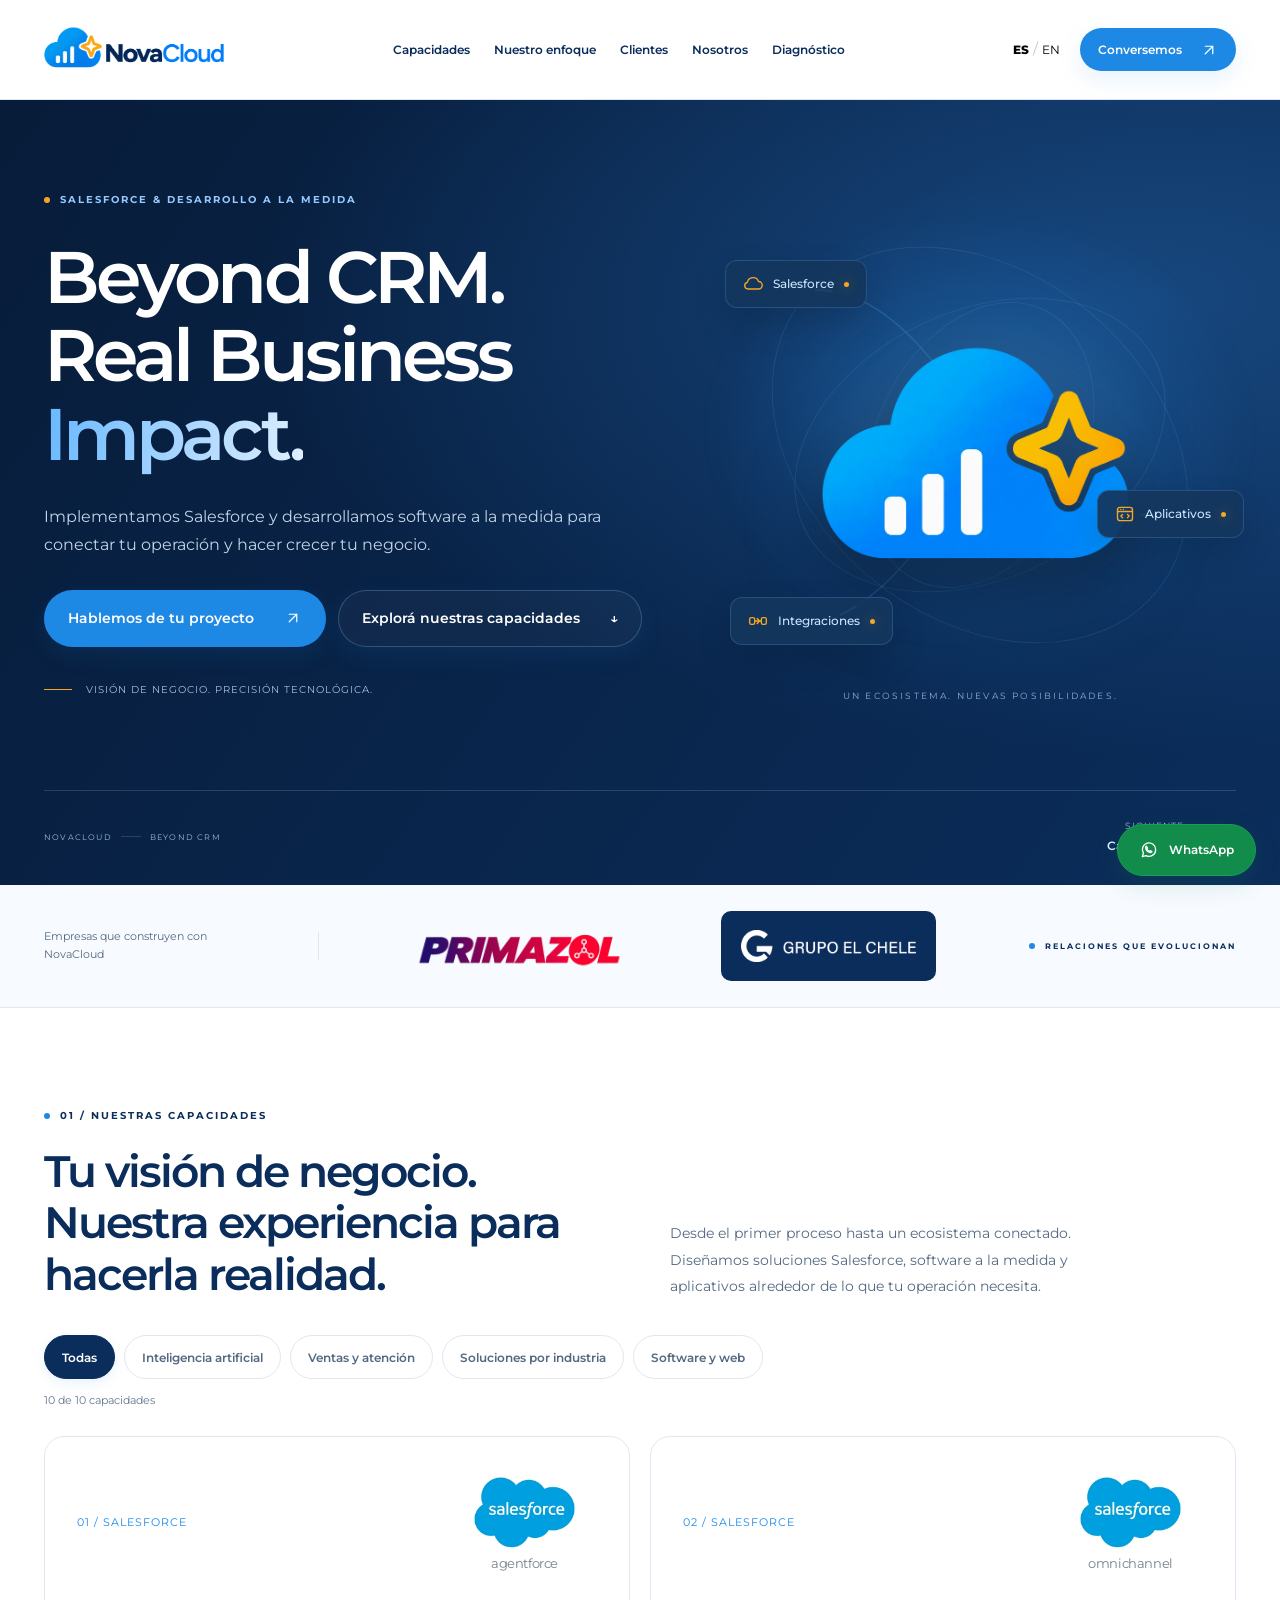
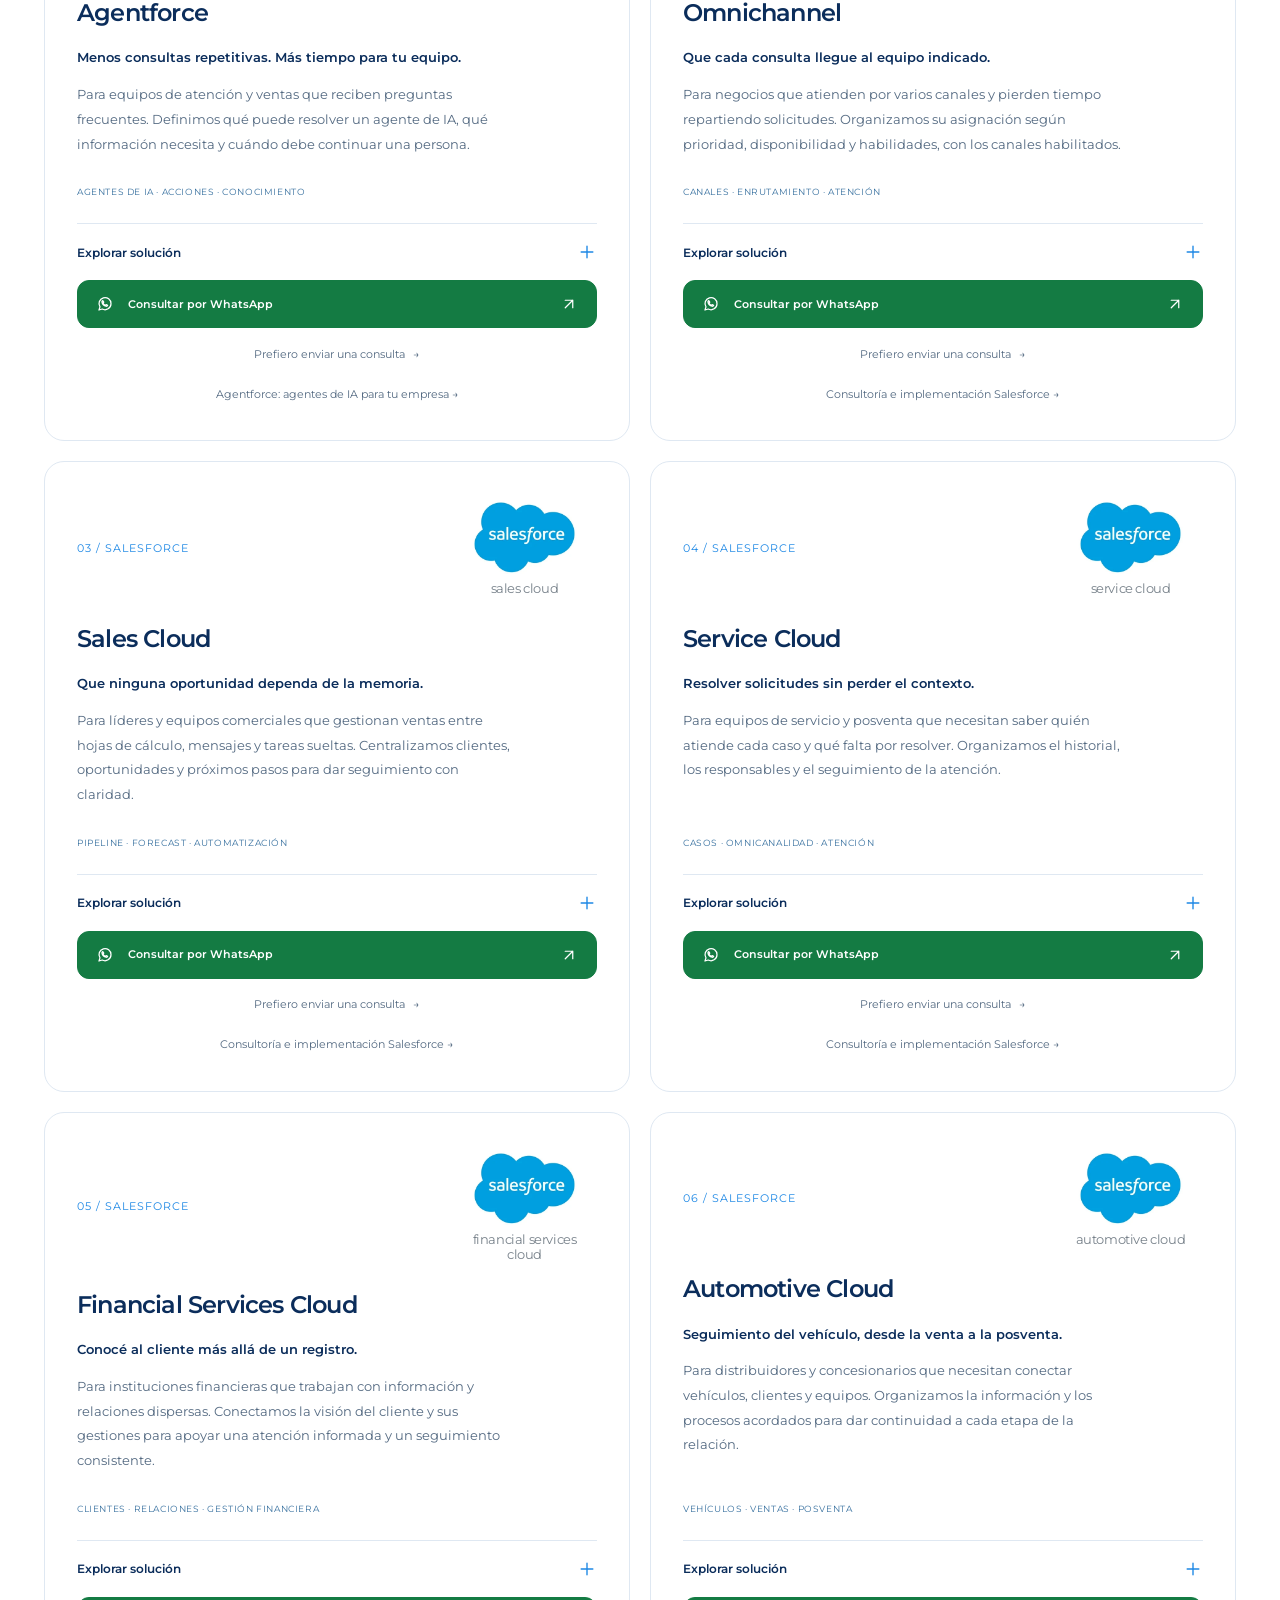
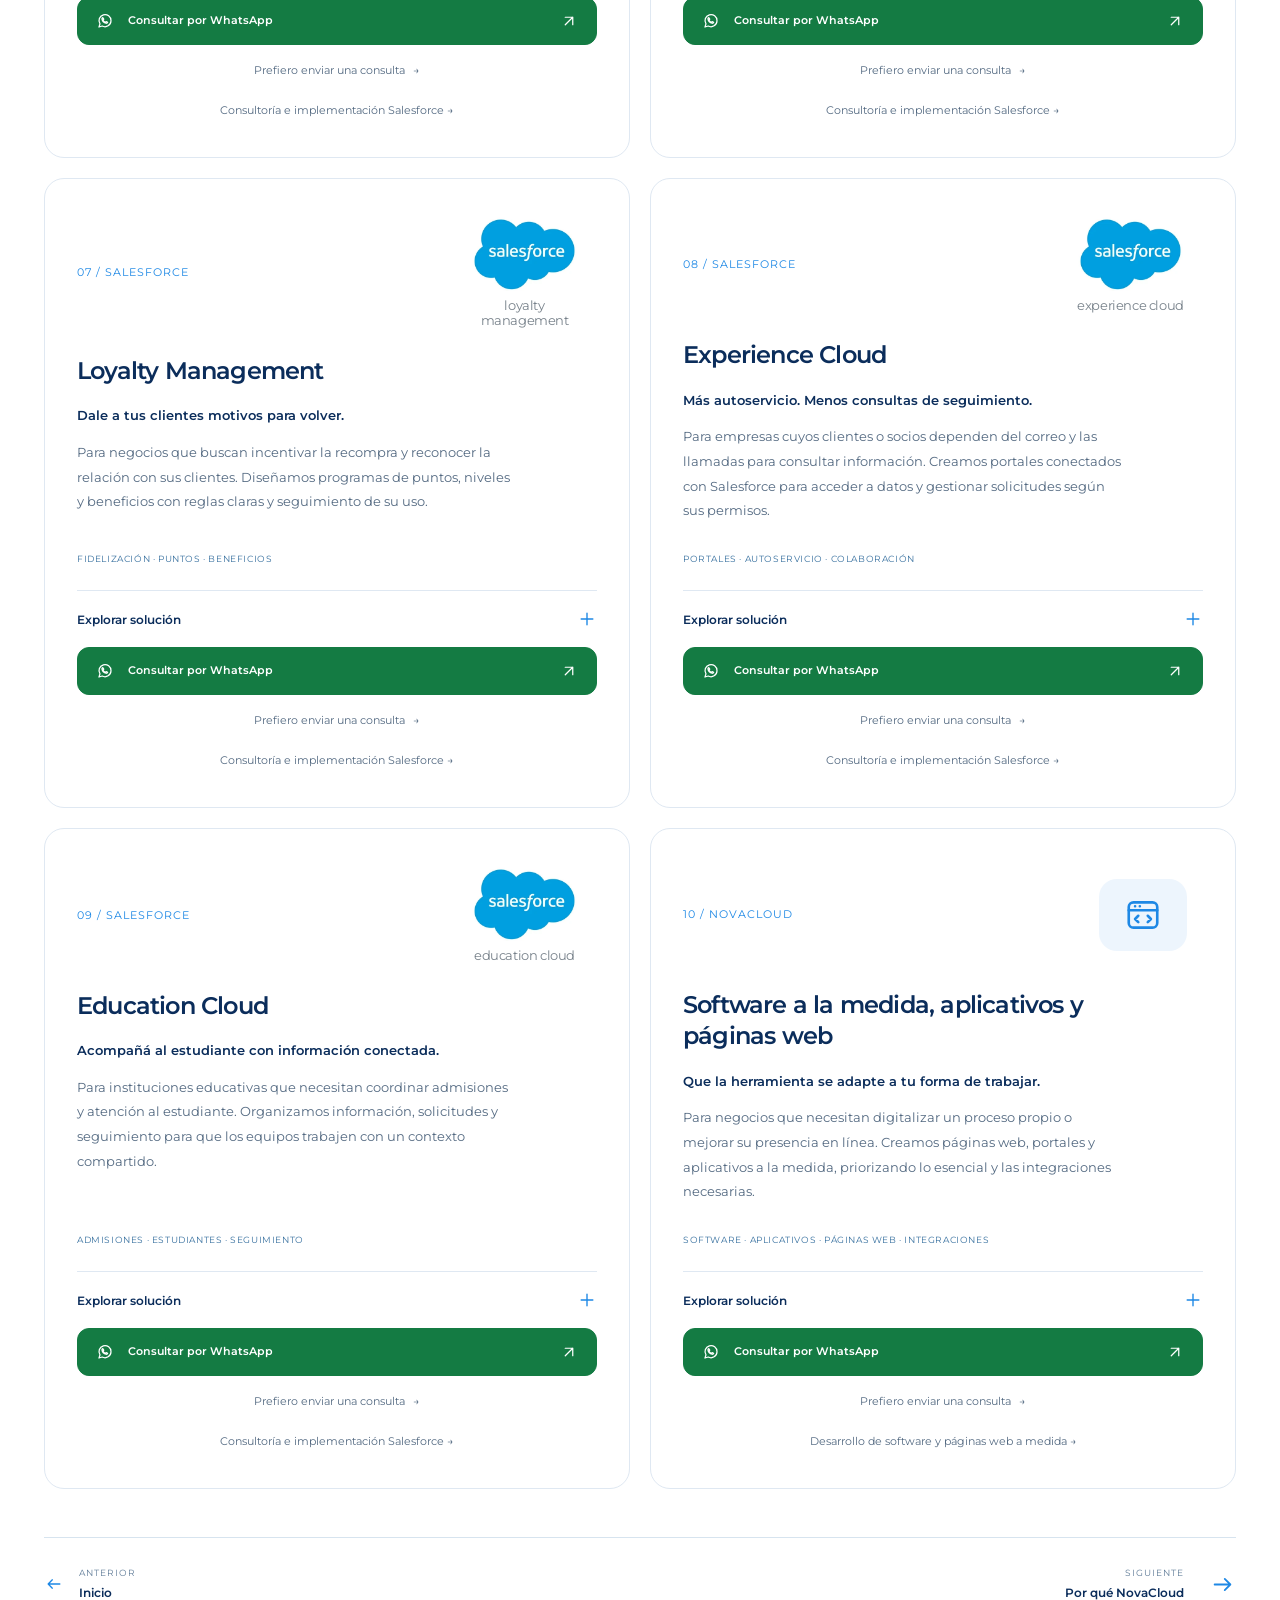
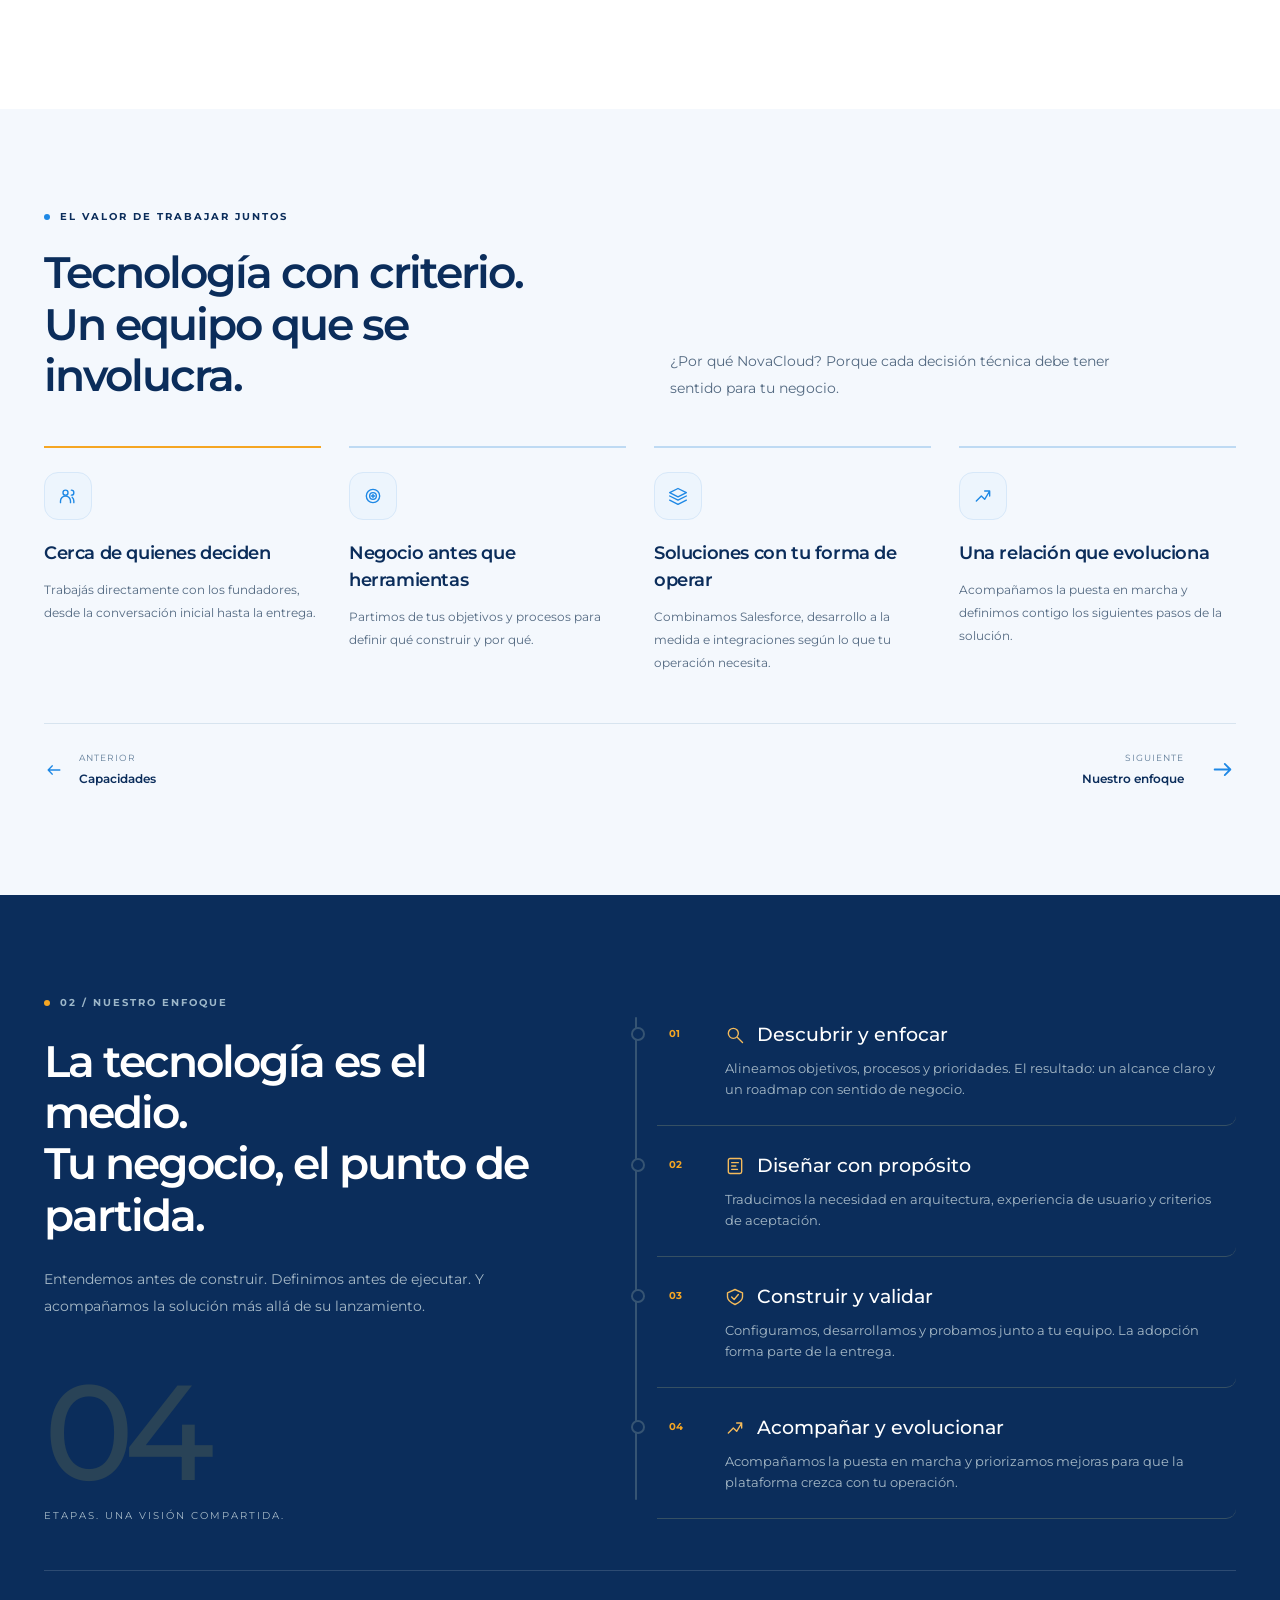
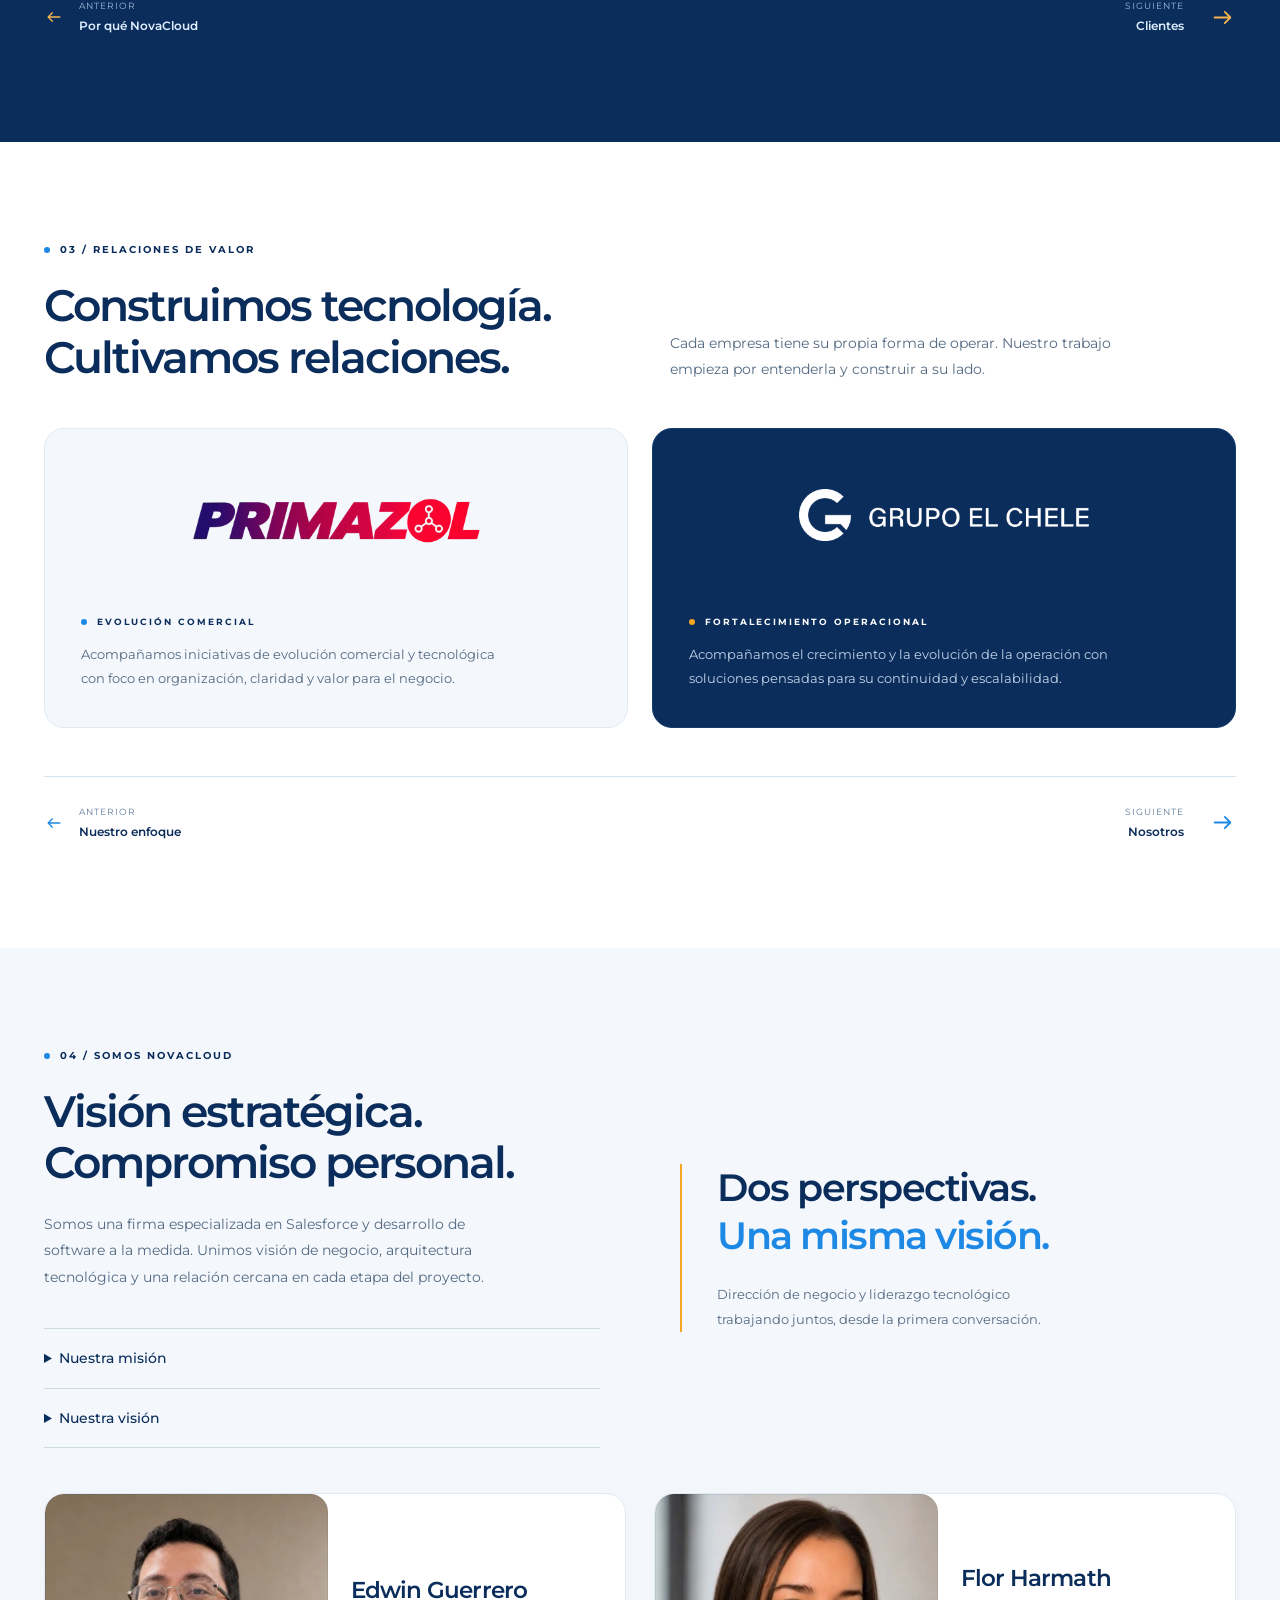
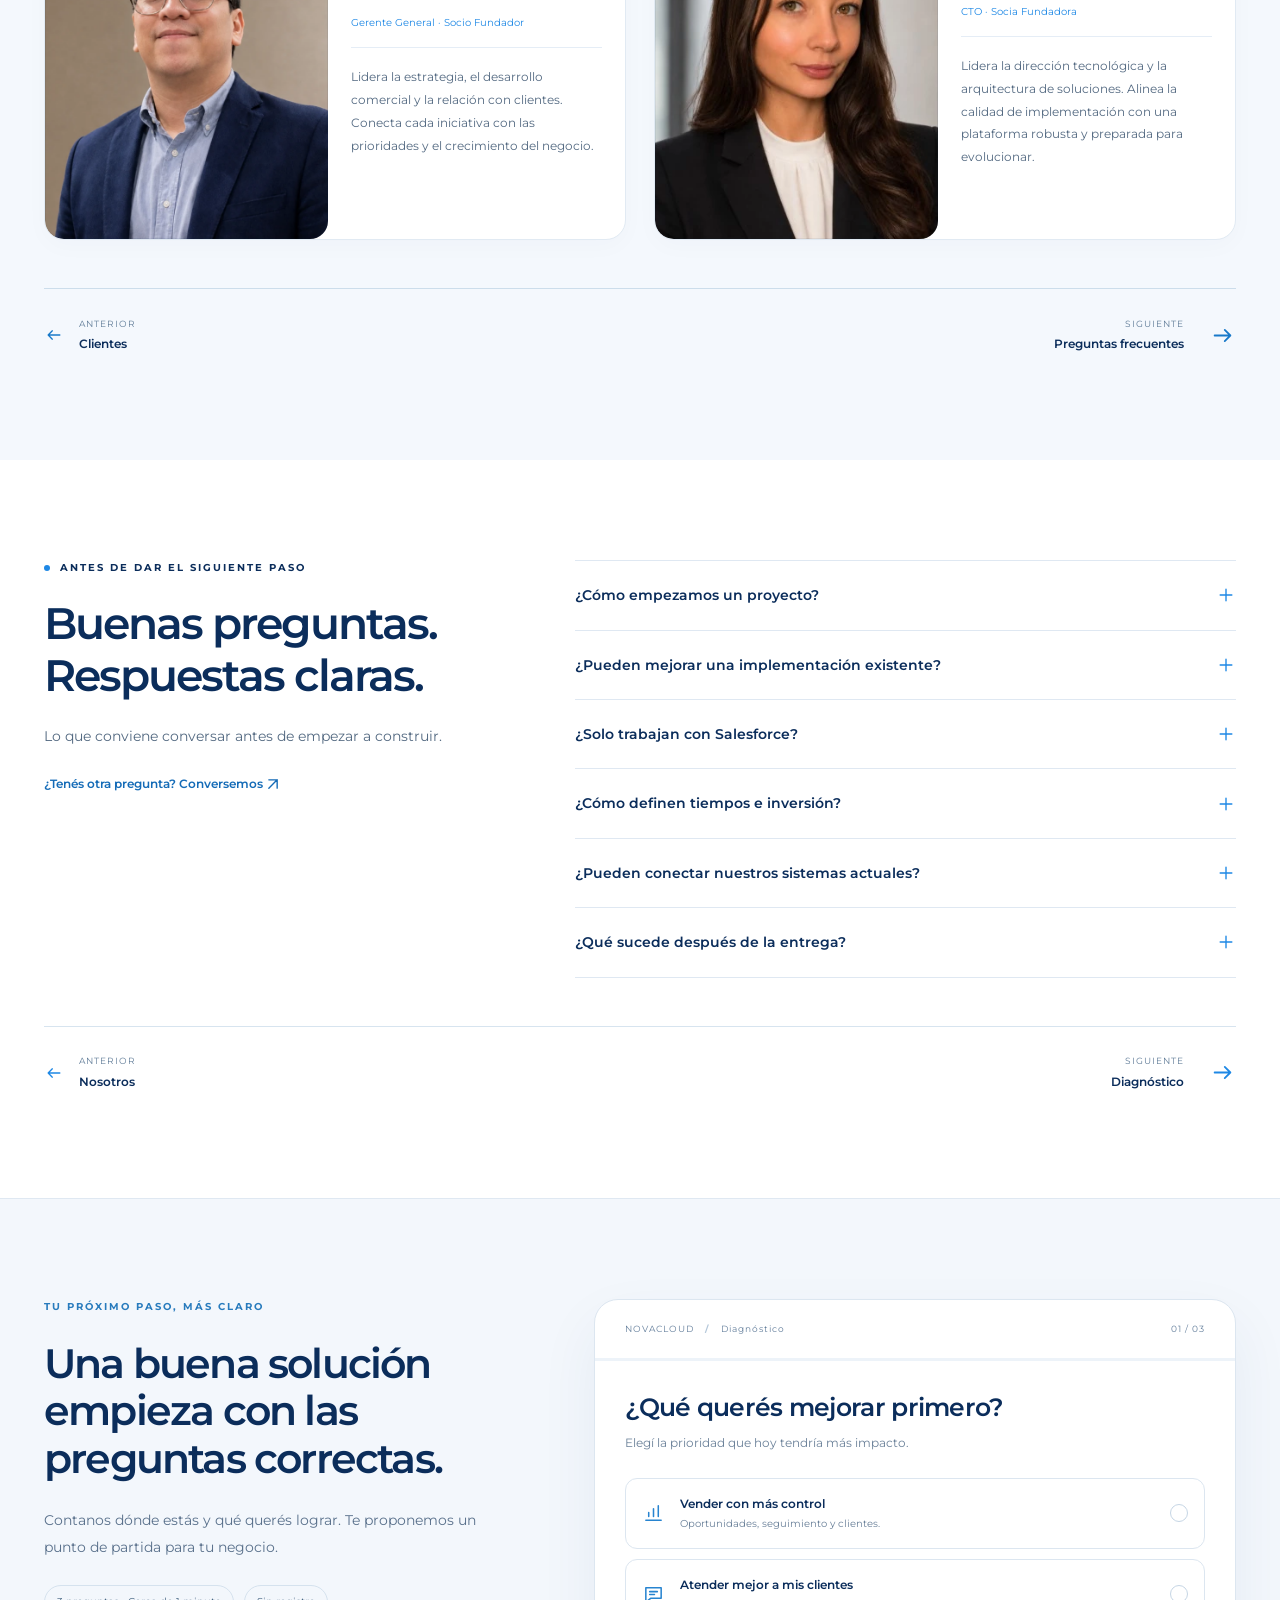
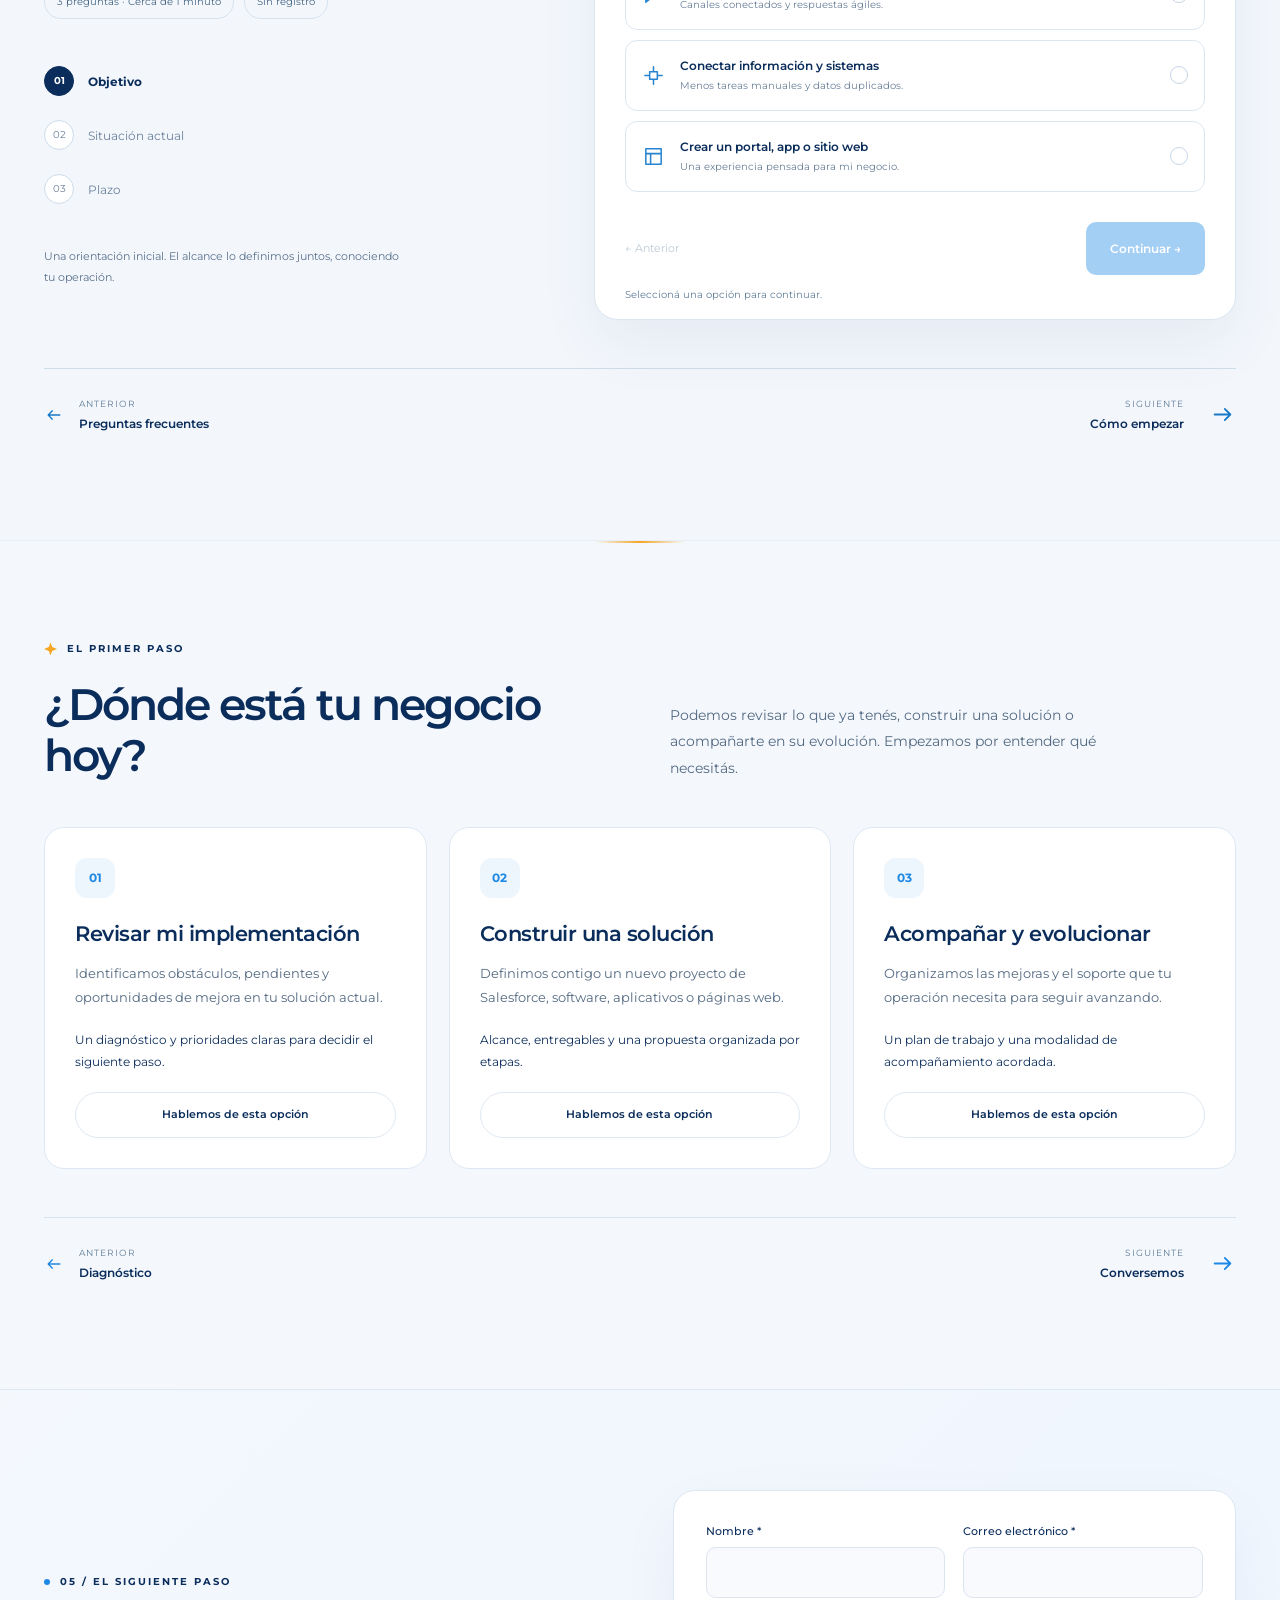
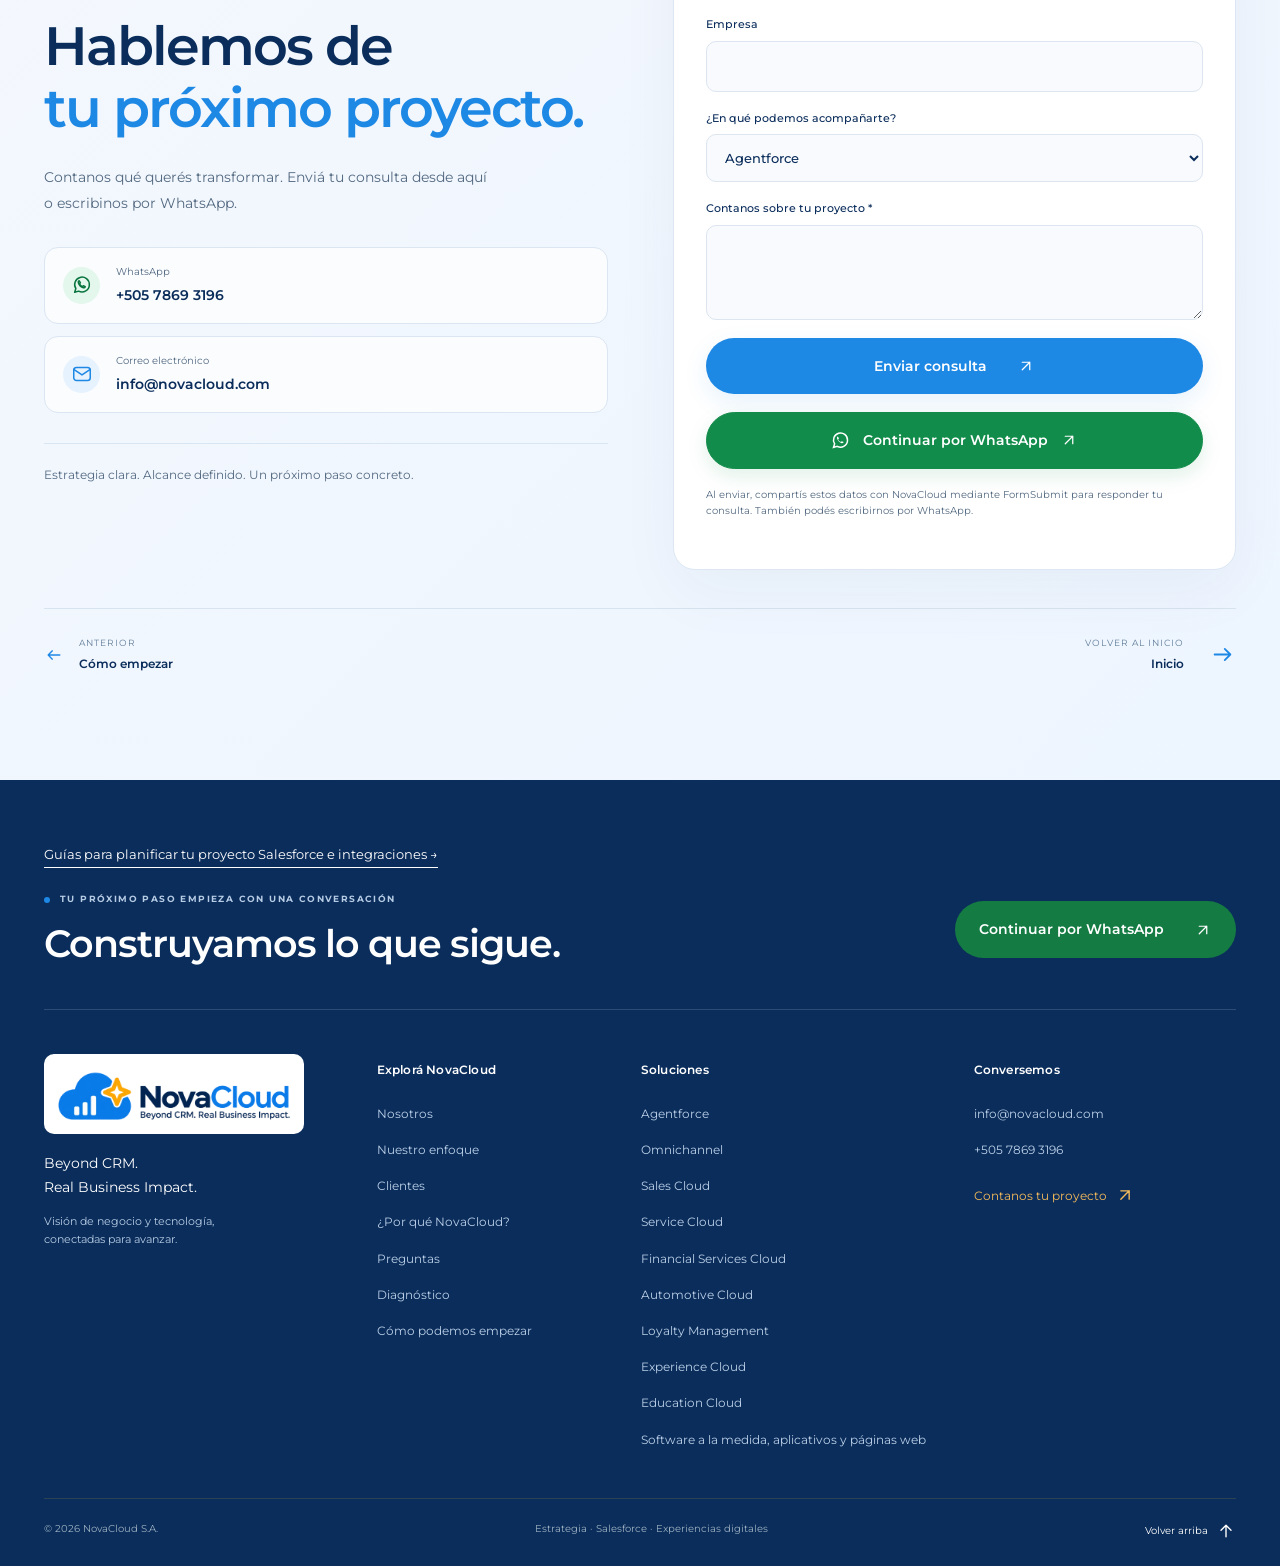
==== commit 964f2348: "Add files via upload" ====
--- a/index.html
+++ b/index.html
@@ -1,189 +1 @@
-<!doctype html><html lang="es"><head><meta charset="utf-8"><meta name="viewport" content="width=device-width,initial-scale=1"><title>NovaCloud — Beyond CRM. Real Business Impact.</title><meta name="description" content="Conectamos estrategia, Salesforce y experiencias digitales para transformar tu operación. Conocé NovaCloud."><meta name="theme-color" content="#0b2d5b"><style>
-@import url('https://fonts.googleapis.com/css2?family=Montserrat:wght@400;500;600;700;800&display=swap');
-:root{--ink:#092537;--muted:#526979;--blue:#147cf1;--light:#f2f6f8;--line:#dbe4e9;--dark:#071e30;--lime:#c1ed91}*{box-sizing:border-box}html{scroll-behavior:smooth;scroll-padding-top:100px}body{margin:0;background:#fff;color:var(--ink);font:16px/1.6 'Montserrat',sans-serif}h1,h2,h3,h4,p{margin:0}h1,h2,h3{font-family:Montserrat,sans-serif}a{color:inherit;text-decoration:none}button,input,select,textarea{font:inherit}button,a,input,textarea,select{-webkit-tap-highlight-color:transparent}button{cursor:pointer}a:focus-visible,button:focus-visible,input:focus-visible,select:focus-visible,textarea:focus-visible{outline:3px solid #147cf1;outline-offset:5px}.wrap{width:min(1240px,calc(100% - 88px));margin:auto}.skip{position:fixed;top:-100px;background:white;padding:12px;z-index:100}.skip:focus{top:0}header{height:90px;background:#fff;position:sticky;top:0;z-index:30;border-bottom:1px solid var(--line)}.nav{height:100%;display:flex;align-items:center;justify-content:space-between;gap:24px}.brand{display:flex;align-items:center;gap:10px;font:800 25px Montserrat,sans-serif;letter-spacing:-1px}.mark{width:30px;height:32px;background:var(--blue);clip-path:polygon(0 100%,0 0,30% 0,70% 60%,70% 0,100% 0,100% 100%,70% 100%,30% 40%,30% 100%)}.brand small{font-size:9px;letter-spacing:1px;align-self:flex-end;padding-bottom:3px}nav{display:flex;gap:28px;font-size:13px;font-weight:600}nav a:hover{color:var(--blue)}.actions{display:flex;gap:20px;align-items:center}.lang{border:0;background:none;font-size:12px;padding:8px 0}.lang[aria-pressed=true]{font-weight:800}.langsep{color:#bcc7cf}.btn{display:inline-flex;justify-content:center;align-items:center;gap:30px;background:var(--blue);color:white;padding:16px 23px;border:1px solid transparent;border-radius:4px;font-size:14px;font-weight:600;transition:background .2s,transform .2s}.btn:hover{background:#0864c7;transform:translateY(-2px)}.btn.small{padding:11px 17px;gap:18px;font-size:12px}.btn.outline{color:var(--ink);border-color:var(--line);background:transparent}.menu{display:none;background:none;border:1px solid var(--line);border-radius:4px;padding:7px 11px}.eyebrow{font-size:10px;font-weight:700;letter-spacing:2px;text-transform:uppercase;display:flex;align-items:center;gap:10px}.eyebrow:before{content:'';width:6px;height:6px;background:var(--blue);border-radius:50%}.hero{background:var(--light);overflow:hidden;position:relative}.hero-grid{display:grid;grid-template-columns:1.1fr .9fr;min-height:650px;align-items:center;gap:30px}.hero-copy{padding:75px 0;position:relative;z-index:2}h1{font-size:clamp(52px,5.5vw,79px);line-height:1.07;letter-spacing:-4px;font-weight:600;margin:30px 0}h1 em{font-style:normal;color:var(--blue)}.hero-copy>p{max-width:490px;font-size:16px;color:var(--muted);line-height:1.8}.hero-ctas{display:flex;gap:12px;flex-wrap:wrap;margin-top:30px}.hero-note{display:flex;align-items:center;gap:14px;margin-top:35px;font-size:10px;letter-spacing:1.3px;color:#526979;text-transform:uppercase}.hero-note i{width:28px;height:1px;background:#92a7b4}.visual{position:relative;height:540px;display:grid;place-items:center;isolation:isolate}.visual:before{content:'';position:absolute;width:560px;height:560px;background:radial-gradient(circle,#d5e7fa 0,transparent 67%);z-index:-2}.orbit{position:absolute;border:1px solid #b9d0e1;border-radius:50%;width:390px;height:390px;transform:rotate(-25deg) scaleY(.69)}.orbit.o2{transform:rotate(40deg) scaleY(.75);width:460px;height:460px}.orbit.o3{transform:rotate(-65deg) scaleY(.7);width:300px;height:300px}.sculpture{width:235px;height:265px;position:relative;transform:rotate(-12deg);filter:drop-shadow(18px 30px 20px #183d7040);animation:float 7s ease-in-out infinite}.slab{position:absolute;width:79px;height:240px;background:linear-gradient(110deg,#87bcff 0%,#2789fc 25%,#0751ad 75%,#042e66);border:1px solid #75b7ff;border-radius:14px;transform:skewY(-18deg);box-shadow:inset -12px 0 18px #052c6344}.slab.one{left:0;top:20px}.slab.two{right:0;top:0}.slab.three{left:79px;top:38px;height:170px;transform:skewY(40deg);background:linear-gradient(100deg,#83bfff,#187ce9 55%,#094481)}.visual-tag{position:absolute;background:#ffffffed;border:1px solid white;padding:10px 15px;border-radius:5px;font-size:10px;letter-spacing:1px;box-shadow:0 10px 40px #193d6910;display:flex;align-items:center;gap:10px}.visual-tag b{font-size:14px;color:var(--blue)}.tag1{left:4px;top:100px}.tag2{right:-5px;top:260px}.tag3{left:25px;bottom:65px}.visual-caption{position:absolute;bottom:12px;text-transform:uppercase;letter-spacing:2.2px;font-size:9px;color:var(--muted)}@keyframes float{50%{transform:translateY(-12px) rotate(-8deg)}}.trust{border-bottom:1px solid var(--line)}.trust-inner{display:flex;align-items:center;justify-content:space-between;gap:24px;padding:28px 0}.trust p{font-size:11px;max-width:180px;color:var(--muted)}.client-word{font:800 25px Montserrat,sans-serif;letter-spacing:-1px}.client-word:last-child{font-size:21px}.trust-line{height:28px;width:1px;background:var(--line)}section.space{padding:100px 0}.section-head{display:grid;grid-template-columns:1fr 1fr;gap:60px;align-items:end;margin:22px 0 45px}h2{font-size:clamp(32px,3.4vw,48px);font-weight:500;line-height:1.18;letter-spacing:-2px}p.muted{color:var(--muted);max-width:470px;font-size:14px;line-height:1.9}.service-grid{display:grid;grid-template-columns:repeat(2,1fr);border-top:1px solid var(--line);border-left:1px solid var(--line)}.service{padding:35px;border-right:1px solid var(--line);border-bottom:1px solid var(--line);transition:background .2s}.service:hover{background:var(--light)}.service-top{display:flex;align-items:center;justify-content:space-between;color:var(--blue);font-size:12px;margin-bottom:34px}.service-top span:last-child{font-size:23px}.service h3{font-size:24px;letter-spacing:-.8px;margin-bottom:7px}.service h4{font-size:14px;font-weight:500;margin-bottom:14px}.service p{color:var(--muted);font-size:13px;max-width:440px}.service .tags{font-size:9px;letter-spacing:1px;text-transform:uppercase;margin-top:28px;color:#385b72}.dark{background:var(--dark);color:white}.dark .muted{color:#a6b9c7}.dark .eyebrow{color:#9db7c9}.dark .eyebrow:before{background:var(--lime)}.approach{display:grid;grid-template-columns:.9fr 1.1fr;gap:100px}.approach h2{margin:25px 0}.approach .large-num{font:500 135px/1 Montserrat,sans-serif;letter-spacing:-10px;color:#294357;margin-top:45px}.approach .large-num small{display:block;font:10px 'Montserrat',sans-serif;letter-spacing:2px;color:#a6b9c7;margin-top:10px}.steps{border-top:1px solid #365063}.step{display:grid;grid-template-columns:36px 1fr;gap:20px;padding:25px 0;border-bottom:1px solid #365063}.step>b{font-size:10px;color:var(--lime);padding-top:6px}.step h3{font-size:19px;font-weight:500;margin-bottom:8px}.step p{font-size:13px;color:#a6b9c7}.client-grid{display:grid;grid-template-columns:1fr 1fr;gap:24px}.client-panel{padding:38px;background:var(--light);min-height:290px;display:flex;flex-direction:column;justify-content:space-between}.client-panel:nth-child(2){background:#e9eef2}.client-panel .client-word{font-size:35px}.client-panel .eyebrow{margin:28px 0 12px;font-size:9px}.client-panel p{font-size:13px;color:var(--muted);max-width:430px}.about{background:var(--light)}.about-grid{display:grid;grid-template-columns:1fr 1fr;gap:75px}.about h2{margin:22px 0}.values{margin-top:38px;border-top:1px solid #cbd9e2}.values details{border-bottom:1px solid #cbd9e2;padding:18px 0}.values summary{cursor:pointer;font-weight:500;font-size:14px}.values p{padding-top:12px;color:var(--muted);font-size:13px}.people{display:flex;flex-direction:column;gap:16px}.person{background:white;padding:28px;display:grid;grid-template-columns:65px 1fr;gap:22px}.monogram{width:65px;height:75px;display:grid;place-items:center;background:#dceaf5;color:#2d638a;font:500 25px Montserrat,sans-serif}.person:nth-child(2) .monogram{background:#e7e9f6;color:#565f8f}.person h3{font-size:20px;letter-spacing:-.6px}.person .role{font-size:10px;color:var(--blue);margin:5px 0 13px}.person p{font-size:12px;color:var(--muted)}.contact-grid{display:grid;grid-template-columns:1fr 1fr;gap:90px}.contact-grid h2{font-size:clamp(40px,4vw,59px);margin:24px 0}.contact-grid h2 em{font-style:normal;color:var(--blue)}.contact-note{margin-top:30px;font-size:12px;color:var(--muted);border-top:1px solid var(--line);padding-top:20px}form{display:grid;grid-template-columns:1fr 1fr;gap:18px}label{font-size:11px;display:flex;flex-direction:column;gap:7px}.full{grid-column:1/-1}input,select,textarea{width:100%;border:1px solid #d7e0e5;border-radius:3px;padding:12px;background:#fafcfd;color:var(--ink);font-size:13px}textarea{resize:vertical;min-height:95px}form p{font-size:10px;color:var(--muted)}#status{font-size:12px;color:#246331}footer{background:var(--dark);color:white;padding:46px 0 25px}.footer-top{display:flex;justify-content:space-between;gap:30px;align-items:center;padding-bottom:35px}.footer-top p{font-size:12px;color:#9db1c0}.footer-bottom{border-top:1px solid #2c4354;padding-top:22px;display:flex;justify-content:space-between;font-size:10px;color:#9db1c0}.footer-bottom a{color:white}.reveal{animation:appear .7s ease both}@keyframes appear{from{opacity:0;transform:translateY(15px)}}
-@media(min-width:1500px){.hero-grid{min-height:720px}}@media(max-width:1100px){.wrap{width:calc(100% - 56px)}nav{gap:16px}.actions{gap:10px}.actions>.btn{display:none}.hero-grid{gap:0}h1{font-size:60px}.visual{transform:scale(.85);margin-left:-20px}.approach,.contact-grid{gap:45px}.about-grid{gap:35px}}@media(max-width:760px){.wrap{width:calc(100% - 40px)}header{height:72px}.brand{font-size:22px}.brand small{display:none}.mark{width:25px;height:27px}.menu{display:block}nav{display:none;position:absolute;top:71px;left:0;right:0;background:white;padding:24px;box-shadow:0 15px 20px #071e3010;flex-direction:column}nav.open{display:flex}.actions{gap:9px}.hero-grid{grid-template-columns:1fr}.hero-copy{padding:52px 0 0}h1{font-size:clamp(49px,10vw,72px);letter-spacing:-2.8px;margin:25px 0}.hero-copy>p{font-size:14px}.hero-ctas .btn{font-size:12px;padding:14px 16px;gap:15px}.hero-note{font-size:8px}.visual{height:390px;transform:scale(.82);margin:-10px -20px -10px}.tag1{left:0;top:40px}.tag2{right:0;top:180px}.tag3{bottom:20px;left:0}.visual-caption{bottom:-15px}.trust-inner{flex-wrap:wrap;justify-content:center;padding:23px 0;gap:22px}.trust p{max-width:none;width:100%;text-align:center}.trust-line{display:none}.client-word{font-size:22px}.client-word:last-child{font-size:18px}section.space{padding:65px 0}.section-head,.approach,.about-grid,.contact-grid{grid-template-columns:1fr;gap:24px}.section-head{margin-bottom:30px}h2{font-size:35px;letter-spacing:-1.3px}.service-grid,.client-grid{grid-template-columns:1fr}.service{padding:27px}.service-top{margin-bottom:24px}.approach .large-num{display:none}.steps{margin-top:15px}.client-panel{min-height:260px;padding:28px}.person{padding:22px;grid-template-columns:46px 1fr;gap:16px}.monogram{width:46px;height:59px;font-size:19px}.person h3{font-size:18px}.contact-grid h2{font-size:44px}.footer-top{align-items:flex-start;flex-direction:column;gap:15px}.footer-bottom{gap:15px;flex-wrap:wrap}.hero .eyebrow{font-size:8px;letter-spacing:1.4px}}@media(prefers-reduced-motion:reduce){html{scroll-behavior:auto}*,*:before,*:after{animation:none!important;transition:none!important}}
-
-.cloud-badge{width:104px;flex-shrink:0;color:#00a1e0;transition:transform .35s ease,filter .35s ease}.cloud-badge svg{display:block;width:100%;height:auto}.service:hover .cloud-badge{transform:translateY(-4px);filter:drop-shadow(0 7px 9px #00a1e022)}.service-top{min-height:76px;margin-bottom:20px}.service-top .service-number{font-size:11px;letter-spacing:1px;text-transform:uppercase}.service h3{max-width:420px;line-height:1.3}.service h4{margin-top:12px}.service{display:flex;flex-direction:column}.service .tags{margin-top:auto;padding-top:28px}.service p{padding-bottom:4px}
-@media(max-width:760px){.cloud-badge{width:88px}.service h3{font-size:23px}.service-top{min-height:64px}}
-
-:root{--ink:#0b2d5b;--blue:#1e88e5;--light:#f4f8fd;--dark:#0b2d5b;--lime:#f5a623;--muted:#536981;--line:#dfe8f2}body{font-size:15px}h1,h2,h3{font-weight:600}header{height:100px;background:#ffffffef;backdrop-filter:blur(16px);transition:box-shadow .3s}header.scrolled{box-shadow:0 8px 35px #0b2d5b12}.brand-logo{display:block;width:110px;height:81px;object-fit:contain}.nav{gap:22px}nav{font-size:12px;gap:24px}.btn{border-radius:100px;box-shadow:0 8px 24px #1e88e51c}.btn:hover{background:#1374c9;box-shadow:0 12px 32px #1e88e52e}.hero{background:radial-gradient(ellipse at 90% 25%,#17477e 0,transparent 55%),linear-gradient(125deg,#071c39,#0b2d5b);color:white}.hero-grid{min-height:690px;grid-template-columns:1.12fr .88fr}.hero-copy>p{color:#c2d4e9;max-width:570px;font-size:16px}.hero .eyebrow{color:#95c9ff}.hero .eyebrow:before{background:#f5a623}.hero h1{font-size:clamp(52px,5.7vw,80px);font-weight:600;letter-spacing:-3.9px}.hero h1 em{background:linear-gradient(100deg,#67b7ff,#e0f0ff);background-clip:text;color:transparent}.hero .btn.outline{border-color:#7799c05c;color:white;background:#ffffff08}.hero .btn.outline:hover{background:#ffffff15}.hero-note{color:#a6bed9;letter-spacing:1px}.hero-note i{background:#f5a623}.visual:before{background:radial-gradient(circle,#1e88e531,transparent 65%)}.orbit{border-color:#67b7ff29}.cloud-sculpture{width:320px;max-width:100%;filter:drop-shadow(0 24px 38px #0005);animation:cloudFloat 6s ease-in-out infinite;position:relative}.nova-cloud{width:100%;display:block;overflow:hidden}.visual-tag{background:#14375eeb;border:1px solid #71b8ff35;color:#cce5ff;box-shadow:0 15px 35px #0002;border-radius:12px;padding:13px 17px}.visual-tag b{color:#f5a623}.tag1{left:0;top:85px}.tag2{right:-8px;top:315px}.tag3{left:5px;bottom:70px}.visual-caption{color:#8eadd0}.trust{background:#f7faff}.trust-inner{padding:26px 0}.trust-logo{display:block;width:190px;height:56px;object-fit:contain}.gec-trust{background:#0b2d5b;padding:12px 22px;border-radius:8px}.gec-trust .trust-logo{height:28px}.trust .eyebrow{font-size:8px}.service-grid{gap:20px;border:0}.service{border:1px solid var(--line);border-radius:20px;padding:32px;background:#fff;position:relative;transition:transform .3s,box-shadow .3s,border-color .3s}.service:hover{transform:translateY(-5px);box-shadow:0 18px 45px #0b2d5b0c;border-color:#90c9fa;background:white}.service h3{font-size:24px;letter-spacing:-.8px}.service h4{font-size:13px;font-weight:600}.service p{font-size:13px;line-height:1.9}.service .tags{font-size:9px;line-height:1.9;letter-spacing:.6px;padding:23px 0;color:#37709f}.service-details{border-top:1px solid var(--line)}.service-details summary{font-size:12px;font-weight:600;padding:18px 0;cursor:pointer;list-style:none;display:flex;align-items:center;justify-content:space-between}.service-details summary::-webkit-details-marker{display:none}.service-details summary>span:last-child{transition:transform .2s;color:var(--blue);font-size:20px}.service-details[open] summary>span:last-child{transform:rotate(45deg)}.detail-body{padding:0 0 20px}.detail-body h5{font-size:11px;margin:16px 0 6px}.service-cta{display:flex;justify-content:space-between;gap:12px;border-top:1px solid var(--line);padding-top:18px;font-size:11px;font-weight:600;color:#146bb7}.service-cta:hover{color:#0b2d5b}.why{background:#f4f8fd}.why-grid{display:grid;grid-template-columns:repeat(4,1fr);gap:28px}.why-number{display:block;color:#1e88e5;font-size:12px;margin-bottom:22px}.why-card{border-top:2px solid #bedaf3;padding-top:24px}.why-card:first-child{border-color:#f5a623}.why-card h3{font-size:18px;line-height:1.5;margin-bottom:12px;letter-spacing:-.4px}.why-card p{font-size:12px;line-height:1.9;color:var(--muted)}.client-panel{border-radius:20px;background:#f4f7fc;overflow:hidden}.client-panel:nth-child(2){background:#0b2d5b;color:white}.client-panel:nth-child(2) p{color:#c2d4e9}.client-panel:nth-child(2) .eyebrow:before{background:#f5a623}.client-logo-panel{height:90px;display:flex;align-items:center}.client-logo-panel img{width:270px;max-width:100%;height:auto;max-height:100%;object-fit:contain}.about-grid{grid-template-columns:.8fr 1.2fr;gap:60px}.people{display:grid;grid-template-columns:1fr 1fr;gap:20px;align-items:start}.person{display:flex;flex-direction:column;gap:0;padding:0;border-radius:16px;overflow:hidden;box-shadow:0 16px 40px #0b2d5b08}.portrait{width:100%;height:auto;aspect-ratio:1/1.13;object-fit:cover;object-position:center 25%;display:block}.person>div{padding:25px 22px}.person h3{font-size:19px;line-height:1.4}.person .role{font-size:10px;line-height:1.8;margin:7px 0 14px}.person p{line-height:1.85;font-size:11px}input,select,textarea{border-radius:10px;padding:14px}form{padding:30px;border:1px solid var(--line);border-radius:22px;background:#f8fbff}footer .brand{background:white;border-radius:12px;padding:10px 24px}footer .brand-logo{width:130px;height:95px}.brand-loader{position:fixed;inset:0;z-index:100;background:#f8fbff;display:flex;align-items:center;justify-content:center;flex-direction:column;pointer-events:none;animation:loaderExit .5s ease 1.1s forwards}.brand-loader .nova-cloud{width:150px;animation:loaderPulse 1s ease-in-out infinite}.loader-line{width:85px;height:2px;background:#dce9f5;margin-top:28px;overflow:hidden;border-radius:3px}.loader-line:after{content:'';display:block;height:100%;background:#f5a623;animation:loaderProgress 1.1s ease forwards;transform-origin:left}.brand-loader.loaded{opacity:0;visibility:hidden;transition:opacity .45s,visibility .45s}.scroll-reveal{transition:opacity .7s ease,transform .7s ease}.scroll-reveal.waiting{opacity:0;transform:translateY(24px)}.scroll-reveal.visible{opacity:1;transform:translateY(0)}@keyframes cloudFloat{50%{transform:translateY(-14px) rotate(2deg)}}@keyframes loaderPulse{50%{transform:translateY(-5px)}}@keyframes loaderProgress{from{transform:scaleX(0)}to{transform:scaleX(1)}}@keyframes loaderExit{to{opacity:0;visibility:hidden}}@media(min-width:1500px){.hero-grid{min-height:760px}}@media(max-width:1100px){.hero h1{font-size:60px}.about-grid{grid-template-columns:1fr}.people{max-width:780px}.why-grid{grid-template-columns:repeat(2,1fr)}.trust-inner{flex-wrap:wrap;justify-content:center}.trust p{max-width:160px}.contact-grid{gap:35px}.visual{margin-left:-20px}.cloud-sculpture{width:290px}}@media(max-width:760px){header{height:84px}nav{top:83px}.brand-logo{width:90px;height:68px}.hero-grid{grid-template-columns:1fr;min-height:0}.hero h1{font-size:clamp(46px,10vw,68px);letter-spacing:-2.7px}.hero-copy>p{font-size:14px}.hero-copy{padding-top:48px}.visual{height:380px;margin-top:0}.tag1{top:20px}.tag2{top:240px}.tag3{bottom:0}.cloud-sculpture{width:275px}.trust p{max-width:none}.trust-logo{width:150px;height:50px}.gec-trust{padding:10px 16px}.gec-trust .trust-logo{height:26px}.trust .eyebrow{width:100%;justify-content:center}.service-grid{gap:16px}.service{padding:25px}.service h3{font-size:23px}.why-grid{gap:28px 24px}.why-card h3{font-size:16px}.people{gap:16px}.person>div{padding:18px 15px}.person h3{font-size:17px}.person .role{font-size:9px}.portrait{aspect-ratio:1/1.2}.contact-grid h2{font-size:36px}.contact-grid form{padding:22px;gap:15px}form label{grid-column:1/-1}.section-head{gap:20px}.footer-top{flex-direction:row;flex-wrap:wrap}.brand-loader .nova-cloud{width:120px}}@media(max-width:420px){.people,.why-grid{grid-template-columns:1fr}.portrait{aspect-ratio:1/1}.person>div{padding:24px}.person h3{font-size:21px}.person p{font-size:12px}.hero-ctas .btn{width:100%}.hero-note{font-size:7px}.visual{transform:scale(.72);margin-left:-32px;margin-right:-32px}.client-logo-panel img{width:240px}}@media(prefers-reduced-motion:reduce){.brand-loader{display:none}.scroll-reveal.waiting{opacity:1;transform:none}.cloud-sculpture{animation:none}}
-.direct-contact{display:grid;gap:12px;margin-top:30px}.direct-contact>a{display:flex;align-items:center;gap:16px;padding:16px 18px;border:1px solid var(--line);border-radius:14px;transition:border-color .2s,background .2s}.direct-contact>a:hover{border-color:#67b7ff;background:#f4f8fd}.direct-contact small{display:block;font-size:10px;color:var(--muted);margin-bottom:3px}.direct-contact strong{font-size:14px;font-weight:600}.contact-symbol{width:37px;height:37px;border-radius:50%;background:#e7f2ff;color:#1e88e5;display:grid;place-items:center;font-size:20px}.floating-whatsapp{position:fixed;bottom:24px;right:24px;z-index:40;display:flex;align-items:center;gap:10px;padding:15px 21px;background:#0b2d5b;color:white;border:1px solid #67b7ff66;border-radius:50px;box-shadow:0 8px 30px #0b2d5b30;font-size:12px;font-weight:600;transition:transform .2s,background .2s}.floating-whatsapp:hover{transform:translateY(-4px);background:#17477e}footer{padding-bottom:90px}@media(max-width:760px){.floating-whatsapp{right:16px;bottom:16px;padding:14px}.floating-whatsapp>span{display:none}.direct-contact strong{font-size:13px}}
-.product-brand{width:145px;background:white;padding:6px 8px;border-radius:12px;display:flex;align-items:center;flex-direction:column;gap:7px}.product-brand svg{width:105px;height:74px;overflow:hidden}.product-brand .product-name{font:400 13px/1.2 Montserrat,sans-serif!important;letter-spacing:-.4px;text-align:center;color:#77818a;max-width:135px}.service-top{align-items:center;min-height:108px}.connection-map{position:absolute;inset:0;width:100%;height:100%;fill:none;stroke:#67b7ff30;stroke-width:1.4;pointer-events:none}.connection-flow{stroke:#67b7ff;stroke-dasharray:5 20;animation:flowDash 9s linear infinite}.visual-tag{font-size:12px;font-weight:500;text-transform:none;letter-spacing:0;transition:transform .3s,border-color .3s,background .3s}.visual-tag:hover{transform:translateY(-5px);border-color:#67b7ff;background:#1a4778}.node-dot{width:5px;height:5px;background:#f5a623;border-radius:50%;box-shadow:0 0 12px #f5a62388}.hero:after{content:'';position:absolute;inset:0;background-image:radial-gradient(#67b7ff24 .7px,transparent .7px);background-size:28px 28px;pointer-events:none;mask-image:linear-gradient(90deg,transparent,#000)}.hero-grid{position:relative;z-index:1}.example-box{background:#f2f7fd;border-left:2px solid #f5a623;border-radius:0 9px 9px 0;padding:2px 17px 16px;margin-top:20px}.detail-body .scope-note{font-size:11px;margin-top:18px;color:#526981}.service-details[open] .detail-body,.faq-item[open]>div{animation:detailIn .3s ease both}.service-cta>span:last-child{transition:transform .25s}.service-cta:hover>span:last-child{transform:translate(3px,-3px)}.about-grid{grid-template-columns:1fr 1fr;gap:45px 80px}.team-intro{max-width:580px}.team-statement{font:600 clamp(29px,3vw,43px)/1.25 Montserrat,sans-serif;letter-spacing:-1.5px;align-self:center;border-left:2px solid #f5a623;padding-left:35px}.team-statement em{font-style:normal;color:#1e88e5}.team-statement p{font-size:13px;line-height:1.9;letter-spacing:0;font-weight:400;color:var(--muted);margin-top:22px;max-width:360px}.people{grid-column:1/-1;max-width:none;gap:30px}.person{display:grid;grid-template-columns:1fr 1fr;min-width:0;border:1px solid #e1eaf3;transition:transform .35s,box-shadow .35s}.portrait{height:100%;min-height:320px;aspect-ratio:auto;object-position:center}.person>div{padding:30px 24px;align-self:center}.person h3{font-size:22px}.person p{font-size:12px}.person:hover{transform:translateY(-5px);box-shadow:0 18px 45px #0b2d5b12}.person .role{font-size:10px}.faq-section{background:#fff;border-bottom:1px solid var(--line)}.faq-grid{display:grid;grid-template-columns:.8fr 1.2fr;gap:90px}.faq-grid h2{margin:22px 0}.text-link{display:inline-flex;margin-top:25px;font-size:12px;font-weight:600;color:#146bb7}.faq-list{border-top:1px solid var(--line)}.faq-item{border-bottom:1px solid var(--line)}.faq-item summary{display:flex;justify-content:space-between;align-items:center;gap:20px;list-style:none;padding:23px 0;font-size:14px;font-weight:600;cursor:pointer}.faq-item summary::-webkit-details-marker{display:none}.faq-plus{font-size:22px;color:#1e88e5;font-weight:400;transition:transform .25s}.faq-item[open] .faq-plus{transform:rotate(45deg)}.faq-item p{font-size:13px;line-height:1.9;color:var(--muted);padding:0 28px 24px 0}nav a{position:relative;padding:9px 0}nav a:after{content:'';position:absolute;bottom:0;left:0;right:0;height:2px;background:#1e88e5;transform:scaleX(0);transform-origin:left;transition:transform .25s}nav a[aria-current="location"]{color:#146bb7}nav a[aria-current="location"]:after,nav a:hover:after{transform:scaleX(1)}.page-progress{height:2px;background:#f5a623;position:absolute;bottom:0;left:0;width:100%;transform:scaleX(0);transform-origin:left;pointer-events:none}.btn:active{transform:translateY(0) scale(.98)}.faq-item summary:focus-visible,.service-details summary:focus-visible,.values summary:focus-visible{outline:2px solid #1e88e5;outline-offset:5px}@keyframes flowDash{to{stroke-dashoffset:-200}}@keyframes detailIn{from{opacity:0;transform:translateY(-6px)}to{opacity:1;transform:none}}@media(max-width:1100px){.person{grid-template-columns:1fr}.portrait{height:auto;min-height:0;aspect-ratio:1/1;object-position:center 25%}.person>div{padding:28px}.about-grid{gap:35px}.faq-grid{gap:40px}.nav{gap:16px}nav{gap:16px}}@media(max-width:760px){.hero .visual{transform:none;margin:5px 0 0;height:370px;width:100%;max-width:480px;justify-self:center}.cloud-sculpture{width:230px}.visual .orbit{width:280px;height:280px}.visual .orbit.o2{width:320px;height:320px}.visual .orbit.o3{width:220px;height:220px}.visual .tag1{top:24px;left:0}.visual .tag2{right:0;top:230px}.visual .tag3{left:0;bottom:27px}.visual .visual-caption{bottom:0;font-size:8px}.visual-tag{padding:10px 12px;font-size:10px;gap:8px}.connection-map{opacity:.45}.hero-grid{gap:10px}.hero .hero-copy{padding-bottom:8px}.hero h1{font-size:clamp(44px,10vw,68px)}.hero-note{line-height:1.7}.hero-ctas{gap:10px}.about-grid,.faq-grid{grid-template-columns:1fr;gap:32px}.team-statement{padding-left:22px;font-size:30px}.people{grid-column:auto;grid-template-columns:1fr 1fr;gap:18px}.person h3{font-size:20px}.person>div{padding:23px 18px}.person .role{font-size:10px}.person p{font-size:12px}.faq-item summary{font-size:13px;padding:22px 0}.service-top{min-height:100px}.service h3{overflow-wrap:anywhere}.product-brand{width:130px}.product-brand .product-name{font-size:12px!important}.wrap{width:calc(100% - 36px)}.contact-grid h2{font-size:clamp(31px,8.3vw,44px)}input,select,textarea{font-size:16px;min-height:46px}button.lang{min-width:34px;min-height:44px}button.menu{min-width:42px;min-height:42px}.nav{gap:10px}.actions{gap:4px}nav.open{max-height:calc(100dvh - 84px);overflow:auto}.service-cta{min-height:45px;align-items:center}.brand-logo{width:90px}.trust-inner{gap:18px}.trust-logo{width:135px}.gec-trust{padding:10px 13px}.faq-grid .text-link{margin-top:20px}.hero .btn{min-height:48px}}@media(max-width:520px){.people{grid-template-columns:1fr}.person{grid-template-columns:1fr}.portrait{aspect-ratio:1/1;max-height:none}.person>div{padding:26px}.person h3{font-size:24px}.person .role{font-size:11px}.hero-ctas .btn{width:100%}.why-grid{grid-template-columns:1fr}.team-statement{font-size:28px}.service{padding:23px}.section-head h2{font-size:31px}}@media(prefers-reduced-motion:reduce){.connection-flow{animation:none}.person:hover,.visual-tag:hover{transform:none}.page-progress{transition:none}.service-details[open] .detail-body,.faq-item[open]>div{animation:none}}
-
-/* Focused refinement: team, clients, contact and mobile. */
-.people{gap:28px;align-items:stretch}.person{grid-template-columns:minmax(0,.95fr) minmax(0,1fr);border-radius:20px;box-shadow:0 12px 35px #0b2d5b08;overflow:hidden;align-items:stretch;background:#fff}.person .portrait{width:100%;height:100%;min-height:345px;object-fit:cover;object-position:50% 26%;display:block}.person:nth-child(2) .portrait{object-position:50% 22%}.person>div{padding:28px 23px;align-self:center;min-width:0}.person h3{font-size:23px;line-height:1.25;letter-spacing:-.8px}.person .role{font-size:10px;line-height:1.8;margin:10px 0 18px;padding-bottom:15px;border-bottom:1px solid #e5edf6}.person p{font-size:12px;line-height:1.9}.person:hover{box-shadow:0 20px 48px #0b2d5b12;transform:translateY(-3px)}
-.trust-inner{gap:25px}.trust-logo.primazol-logo{width:215px;height:70px;object-fit:contain}.gec-trust{width:215px;height:70px;display:flex;align-items:center;justify-content:center;padding:16px 20px;border-radius:10px}.gec-trust .trust-logo{width:175px;height:auto;max-height:38px}.client-panel{padding:36px;min-height:300px;border:1px solid #e2eaf3}.client-panel:nth-child(2){border-color:#153e6d}.client-logo-panel{height:100px;display:flex;align-items:center;justify-content:center;margin-bottom:22px}.client-logo-panel img{width:100%;max-width:340px;max-height:100px;height:auto;object-fit:contain}.client-panel:nth-child(2) .client-logo-panel img{max-width:290px;max-height:70px}.client-panel p{line-height:1.9}.client-panel .eyebrow{margin-top:0}
-#contacto{background:linear-gradient(135deg,#f4f8fd,#edf5ff);position:relative;border-top:1px solid #dce8f5}.contact-grid{align-items:center;gap:65px}.contact-grid h2{font-size:clamp(37px,4.2vw,58px);line-height:1.15;letter-spacing:-2px;margin:25px 0}.contact-grid>div>p{font-size:14px;max-width:450px}.contact-grid form{background:#fff;border:1px solid #dce7f3;box-shadow:0 22px 65px #0b2d5b0b;padding:32px;border-radius:22px}.contact-grid form label{font-size:11px;font-weight:500}.contact-grid input,.contact-grid select,.contact-grid textarea{background:#f8fafd;border-color:#dce5f0;transition:border-color .2s,box-shadow .2s}.contact-grid input:focus,.contact-grid select:focus,.contact-grid textarea:focus{border-color:#67b7ff;box-shadow:0 0 0 3px #1e88e510}.contact-grid .direct-contact>a{background:#ffffffa8;border-color:#dbe6f2}.contact-grid .direct-contact>a:hover{background:#fff;border-color:#8abce8;transform:translateY(-2px)}.direct-contact>a{transition:transform .2s,background .2s,border-color .2s}.direct-contact>a[href*="wa.me"] .contact-symbol{background:#e3f7ec;color:#08743e}.contact-note{border-color:#d8e5f3;line-height:1.8}
-#send-whatsapp{position:relative;overflow:hidden;background:#128c4a;color:#fff;border-color:#128c4a;gap:12px;box-shadow:0 7px 20px #128c4a20;min-height:52px;transition:background .25s,transform .25s,box-shadow .25s}#send-whatsapp:before{content:'';position:absolute;top:0;left:-60%;height:100%;width:40%;background:linear-gradient(110deg,transparent,#ffffff24,transparent);transform:skewX(-20deg);transition:left .65s ease;pointer-events:none}#send-whatsapp:hover{background:#08743e;border-color:#08743e;box-shadow:0 10px 26px #128c4a35;transform:translateY(-2px)}#send-whatsapp:hover:before{left:120%}#send-whatsapp:active{transform:translateY(0)}#send-whatsapp:focus-visible{outline-color:#128c4a}.floating-whatsapp{background:#128c4a;border-color:#179e57;box-shadow:0 8px 25px #128c4a28}.floating-whatsapp:hover{background:#08743e;box-shadow:0 12px 32px #128c4a36}.floating-whatsapp.contact-visible{opacity:0;visibility:hidden;pointer-events:none;transform:translateY(15px)}.floating-whatsapp{transition:opacity .25s,visibility .25s,transform .25s,background .25s}#status{line-height:1.7}
-@media(max-width:1100px){.person{grid-template-columns:1fr}.person .portrait{height:auto;min-height:0;aspect-ratio:1/1;object-position:center 25%}.person>div{padding:28px}.contact-grid{gap:30px}.trust-inner{gap:20px}}
-@media(max-width:760px){.people{grid-template-columns:1fr 1fr;gap:18px}.person>div{padding:23px 18px}.person h3{font-size:21px}.person .role{font-size:10px}.person p{font-size:12px}.person .portrait{aspect-ratio:1/1}.trust-logo.primazol-logo,.gec-trust{width:160px;height:58px}.gec-trust{padding:12px 16px}.gec-trust .trust-logo{width:128px}.trust-inner{gap:14px}.client-panel{padding:28px;min-height:270px}.client-logo-panel{height:90px;margin-bottom:25px}.client-logo-panel img{max-width:300px}.client-panel:nth-child(2) .client-logo-panel img{max-width:260px}.contact-grid{gap:32px}.contact-grid h2{font-size:clamp(35px,8.7vw,49px);letter-spacing:-1.4px}.contact-grid form{padding:24px;border-radius:18px}.contact-grid input,.contact-grid select,.contact-grid textarea{font-size:16px;min-height:48px}.contact-grid textarea{min-height:125px}.direct-contact strong{overflow-wrap:anywhere}.contact-grid form .btn{min-height:52px;font-size:12px;padding:14px 12px}.floating-whatsapp{bottom:calc(16px + env(safe-area-inset-bottom));right:16px;width:52px;height:52px;justify-content:center;padding:0}footer{padding-bottom:95px}.contact-grid form p{font-size:11px;line-height:1.7}.contact-grid .contact-note{margin-top:24px}html{scroll-padding-top:100px}}
-@media(max-width:520px){.people{grid-template-columns:1fr;gap:24px}.person .portrait{aspect-ratio:1.12/1}.person>div{padding:25px}.person h3{font-size:25px}.person .role{font-size:11px}.person p{font-size:13px}.contact-grid form{padding:21px}.direct-contact>a{padding:15px 13px;gap:12px}.trust-logo.primazol-logo,.gec-trust{width:145px;height:56px}.gec-trust .trust-logo{width:118px}.contact-grid h2{font-size:36px}.section-head h2{overflow-wrap:break-word}}
-@media(prefers-reduced-motion:reduce){#send-whatsapp:before{display:none}#send-whatsapp:hover,.person:hover,.direct-contact>a:hover{transform:none}}
-
-/* Focused finish: service conversations, footer and motion. */
-.service-whatsapp{display:flex;align-items:center;justify-content:space-between;gap:14px;min-height:48px;padding:13px 18px!important;border:1px solid #147b43!important;border-radius:12px;background:#147b43;color:#fff!important;position:relative;overflow:hidden;transition:background .2s,box-shadow .2s,transform .2s}
-.service-whatsapp:hover,.service-whatsapp:focus-visible{background:#106337;box-shadow:0 8px 24px #147b4325;transform:translateY(-2px)}.service-whatsapp:after{content:'';position:absolute;inset:0;background:linear-gradient(110deg,transparent 35%,#ffffff23 50%,transparent 65%);transform:translateX(-110%);transition:transform .55s;pointer-events:none}.service-whatsapp:hover:after{transform:translateX(110%)}
-footer{padding:64px 0 25px}.footer-intro{display:flex;justify-content:space-between;align-items:center;gap:32px;padding-bottom:42px;border-bottom:1px solid #ffffff25}.footer-intro .eyebrow{color:#b7cce5;font-size:9px;letter-spacing:1.4px}.footer-intro h2{font-size:clamp(27px,3vw,38px);letter-spacing:-1px;margin-top:15px}.footer-wa{background:#147b43;white-space:nowrap;box-shadow:none}.footer-wa:hover{background:#106337;box-shadow:0 8px 24px #0002}.footer-grid{display:grid;grid-template-columns:1.3fr 1fr 1.3fr 1.15fr;gap:36px;padding:44px 0}.footer-brand .brand-logo{width:118px;height:88px;background:#fff;border-radius:12px;padding:7px;margin-bottom:18px}.footer-brand p{font-size:14px;line-height:1.65}.footer-brand .footer-description{font-size:11px;color:#b7cce5;max-width:230px;margin-top:13px}.footer-column{display:flex;flex-direction:column;align-items:flex-start;gap:7px;min-width:0}.footer-column h3{font-size:12px;color:#fff;margin:6px 0 13px;letter-spacing:.2px}.footer-column a{font-size:12px;line-height:1.6;color:#bbd0e8;padding:5px 0;transition:color .2s,transform .2s;overflow-wrap:anywhere}.footer-column a:hover{color:#fff;transform:translateX(3px)}.footer-contact a:last-child{color:#f5bb5b;margin-top:9px}.footer-bottom{gap:18px;flex-wrap:wrap}.scroll-reveal{transition:opacity .65s ease,transform .65s cubic-bezier(.2,.65,.3,1),box-shadow .3s,border-color .3s;transition-delay:var(--reveal-delay,0ms)}.scroll-reveal.waiting{transform:translateY(16px)}.connection-flow{stroke-dasharray:3 27;animation-duration:14s;opacity:.75}.visual-tag{transition:transform .3s,border-color .3s,background .3s}.visual-tag:hover{transform:translateY(-3px);border-color:#91ccff99;background:#204b79}.motion-paused .cloud-sculpture,.motion-paused .connection-flow,.motion-paused .node-dot{animation-play-state:paused!important}
-@media(max-width:1000px){.footer-grid{grid-template-columns:1fr 1fr;gap:32px}.footer-intro{align-items:flex-start;flex-direction:column}}
-@media(max-width:540px){footer{padding-top:44px}.footer-grid{gap:28px 20px;grid-template-columns:1fr 1fr}.footer-brand,.footer-contact{grid-column:1/-1}.footer-intro .eyebrow{line-height:1.8;letter-spacing:.8px}.footer-wa{width:100%;white-space:normal}.footer-column a{min-height:40px;display:flex;align-items:center}.footer-bottom{flex-direction:column;gap:12px}.service-whatsapp{font-size:12px}}
-@media(prefers-reduced-motion:reduce){.scroll-reveal.waiting{opacity:1;transform:none}.service-whatsapp:after{display:none}.scroll-reveal,.visual-tag,.footer-column a{transition:none!important}.connection-flow,.cloud-sculpture,.node-dot{animation:none!important}}
-
-/* Unified vector language and restrained motion. */
-:root{--motion-fast:180ms;--motion-base:280ms;--motion-enter:560ms;--motion-ease:cubic-bezier(.22,1,.36,1)}
-.nc-icon{width:20px;height:20px;display:inline-block;flex:0 0 20px;vertical-align:middle;pointer-events:none}.visual-tag>.nc-icon{color:#f5a623}.btn>.nc-icon,.service-cta>.nc-icon{width:18px;height:18px;flex-basis:18px}.service-whatsapp{justify-content:flex-start}.service-whatsapp>.icon-arrow{margin-left:auto}.why-icon{display:inline-flex;align-items:center;justify-content:center;width:48px;height:48px;border:1px solid #d7e8f9;border-radius:14px;background:#edf5fd;color:#1e88e5;margin-bottom:20px}.why-icon .nc-icon{width:24px;height:24px}.software-icon{width:88px;height:72px;display:grid;place-items:center;border-radius:18px;background:#edf5fd;color:#1e88e5}.software-icon .nc-icon{width:38px;height:38px}.step-title{display:flex;align-items:center;gap:12px}.step-title .nc-icon{color:#f5bb5b}.faq-plus{display:inline-flex;align-items:center;justify-content:center;flex-shrink:0}.service-details summary>.icon-plus{color:var(--blue);transition:transform var(--motion-base) var(--motion-ease)}.service-details[open] summary>.icon-plus{transform:rotate(45deg)}.menu{min-width:42px;min-height:42px;display:none;align-items:center;justify-content:center}.footer-contact a:last-child{display:flex;gap:8px;align-items:center}.footer-bottom>a{display:inline-flex;align-items:center;gap:8px}.direct-contact .nc-icon{width:22px;height:22px}
-.btn,.visual-tag,.service,.person,.direct-contact>a,.why-icon{transition:transform var(--motion-base) var(--motion-ease),box-shadow var(--motion-base) ease,background var(--motion-fast) ease,border-color var(--motion-fast) ease}.scroll-reveal{transition:opacity var(--motion-enter) ease,transform var(--motion-enter) var(--motion-ease),box-shadow var(--motion-base) ease,border-color var(--motion-fast) ease;transition-delay:var(--reveal-delay,0ms),var(--reveal-delay,0ms),0ms,0ms}.scroll-reveal.waiting{transform:translateY(14px)}.scroll-reveal.visible{transform:none}.btn>.icon-arrow,.service-whatsapp>.icon-arrow{transition:transform var(--motion-base) var(--motion-ease)}.cloud-sculpture{animation:novaDrift 8s ease-in-out infinite}.connection-flow{stroke-dasharray:4 30;animation-duration:18s;opacity:.65}.service-details[open] .detail-body,.faq-item[open]>div{animation:novaDetail 260ms var(--motion-ease) both}.faq-plus{transition:transform var(--motion-base) var(--motion-ease)}
-@keyframes novaDrift{0%,100%{transform:translateY(0)}50%{transform:translateY(-8px)}}@keyframes novaDetail{from{opacity:0;transform:translateY(-5px)}to{opacity:1;transform:translateY(0)}}
-@media(hover:hover) and (pointer:fine){.service.scroll-reveal.visible:hover{transform:translateY(-4px)}.person.scroll-reveal.visible:hover{transform:translateY(-3px)}.why-card:hover .why-icon{transform:translateY(-3px);background:#e2f0fd}.btn:hover>.icon-arrow,.service-whatsapp:hover>.icon-arrow{transform:translate(2px,-2px)}}
-@media(max-width:760px){.menu{display:inline-flex}.cloud-sculpture{animation-duration:10s}.connection-flow{animation-duration:22s}.scroll-reveal.waiting{transform:translateY(8px)}}
-@media(hover:none){.service:hover,.person:hover,.btn:hover,.visual-tag:hover{transform:none}.service-whatsapp:after,#send-whatsapp:before{display:none}}
-@media(prefers-reduced-motion:reduce){html{scroll-behavior:auto}.scroll-reveal.waiting{opacity:1;transform:none}.cloud-sculpture,.connection-flow,.service-details[open] .detail-body,.faq-item[open]>div{animation:none!important}*,*::before,*::after{transition:none!important;animation:none!important}}
-.tab-hidden .cloud-sculpture,.tab-hidden .connection-flow,.tab-hidden .node-dot{animation-play-state:paused!important}
-/* Final polish: light, depth and progressive motion. */
-.service{isolation:isolate;overflow:hidden}.service:before{content:'';position:absolute;inset:0;z-index:-1;pointer-events:none;background:radial-gradient(260px circle at var(--spot-x,50%) var(--spot-y,30%),#1e88e51c,transparent 75%);opacity:0;transition:opacity 280ms ease}.service.spotlight:before{opacity:1}.service.spotlight{border-color:#8cc6f5}.cloud-depth{transform:perspective(900px) rotateX(var(--depth-rx,0deg)) rotateY(var(--depth-ry,0deg));transition:transform 450ms var(--motion-ease);position:relative}.ecosystem[data-node] .connection-flow{stroke:#cceaff;opacity:1;stroke-width:2}.ecosystem[data-node] .visual-tag{opacity:.6}.ecosystem[data-node="0"] .tag1,.ecosystem[data-node="1"] .tag2,.ecosystem[data-node="2"] .tag3{opacity:1;border-color:#f5a62399;box-shadow:0 8px 28px #0002}.visual-tag{transition:opacity 240ms,border-color 240ms,transform 280ms var(--motion-ease)}
-.portrait-frame{overflow:hidden;min-width:0;position:relative;border-radius:18px}.portrait-frame:after{content:'';position:absolute;inset:0;pointer-events:none;border:1px solid #0b2d5b12;border-radius:inherit}.person .portrait{transition:transform 650ms var(--motion-ease);height:100%;width:100%}.person{box-shadow:0 6px 24px #0b2d5b06}.person>div:not(.portrait-frame){min-width:0}.person>.portrait-frame{padding:0}.menu-backdrop{display:none}.service-details[open] .detail-body,.faq-item[open]>div{animation:none}.service-details,.faq-item{overflow:hidden}
-@media(hover:hover) and (pointer:fine){.person:hover .portrait{transform:scale(1.025)}}
-@media(max-width:760px){.portrait-frame{aspect-ratio:1/1}.person .portrait{height:100%;aspect-ratio:auto}.menu{position:relative}.menu .nc-icon{transition:transform 250ms}.menu[aria-expanded=true] .nc-icon{transform:rotate(90deg)}#navigation{display:flex;position:absolute;top:calc(100% + 10px);left:20px;right:20px;border-radius:18px;border:1px solid #dfe8f2;padding:18px;gap:3px;box-shadow:0 20px 60px #071e3026;opacity:0;visibility:hidden;transform:translateY(-9px);pointer-events:none;transition:opacity 220ms,transform 280ms var(--motion-ease),visibility 220ms}#navigation.open{opacity:1;visibility:visible;transform:none;pointer-events:auto}#navigation a{padding:13px 14px;border-radius:9px;font-size:14px}#navigation a:hover,#navigation a[aria-current=location]{background:#f0f6fc}#navigation a:after{display:none}.menu-backdrop{display:block;position:fixed;inset:84px 0 0;background:#061d3550;backdrop-filter:blur(5px);z-index:29;opacity:0;visibility:hidden;pointer-events:none;transition:opacity 220ms,visibility 220ms}body.menu-open .menu-backdrop{opacity:1;visibility:visible;pointer-events:auto}body.menu-open{overflow:hidden}}
-@media(max-width:440px){.portrait-frame{aspect-ratio:1.12/1}}
-@media(prefers-reduced-motion:reduce){.cloud-depth{transform:none!important}.person:hover .portrait{transform:none}.service:before{display:none}#navigation{transform:none}}
-
-.form-trap{position:absolute!important;left:-10000px!important;width:1px!important;height:1px!important}form[aria-busy=true] [type=submit]{opacity:.75;cursor:wait}#status[data-state=error]{color:#a12e36;background:#fff2f2;padding:13px;border-radius:10px}#status[data-state=success]{color:#146b40}#inquiry-success{border:1px solid #dfe9f4;border-radius:28px;padding:0;width:min(540px,calc(100% - 32px));max-height:90dvh;color:#0b2d5b;box-shadow:0 30px 100px #071c3940;background:#fff}#inquiry-success::backdrop{background:#071c3970;backdrop-filter:blur(7px)}.thanks-panel{padding:40px 36px 28px;text-align:center;position:relative;background:radial-gradient(ellipse at 50% 0,#eaf5ff,transparent 55%)}.thanks-dismiss{position:absolute;right:15px;top:12px;background:transparent;border:0;color:#60768f;font-size:28px;min-width:44px;min-height:44px}.thanks-mark{width:118px;margin:0 auto 24px;position:relative}.thanks-mark>svg{display:block;width:100%}.thanks-check{position:absolute;right:-3px;bottom:-5px;width:35px;height:35px;background:#147b43;color:#fff;border:4px solid #fff;border-radius:50%;display:grid;place-items:center}.thanks-check svg{width:22px;height:22px}.thanks-kicker{font-size:9px;letter-spacing:1.5px;color:#54708f;font-weight:600}.thanks-panel h2{font-size:36px;letter-spacing:-1.3px;margin:15px 0 8px;overflow-wrap:anywhere}.thanks-panel h3{font-size:16px;font-weight:600}.thanks-panel #success-description{font-size:13px;line-height:1.85;color:#536981;margin:16px 0 24px}.thanks-recap{text-align:left;border:1px solid #dfe9f4;border-radius:14px;background:#f7faff;padding:16px 20px;margin-bottom:24px;display:grid;gap:13px}.thanks-recap span{display:block;font-size:10px;color:#60768f;margin-bottom:3px}.thanks-recap strong{display:block;font-size:12px;font-weight:600;overflow-wrap:anywhere}.thanks-close{width:100%}.thanks-note{font-size:10px;color:#71849b;margin-top:16px}#inquiry-success[open]{animation:thanksEnter 320ms cubic-bezier(.22,1,.36,1)}#inquiry-success[open] .thanks-check{animation:thanksCheck 450ms 100ms both cubic-bezier(.22,1,.36,1)}@keyframes thanksEnter{from{opacity:0;transform:translateY(14px) scale(.98)}to{opacity:1;transform:none}}@keyframes thanksCheck{from{opacity:0;transform:scale(.7)}to{opacity:1;transform:scale(1)}}@media(max-width:540px){.thanks-panel{padding:36px 22px 24px}.thanks-panel h2{font-size:30px}}@media(prefers-reduced-motion:reduce){#inquiry-success[open],#inquiry-success[open] .thanks-check{animation:none}}
-
-.capability-tools{margin:-10px 0 26px}.capability-filters{display:flex;flex-wrap:wrap;gap:9px}.capability-filters button{font:600 12px Montserrat,sans-serif;border:1px solid #dfe8f2;color:#536981;background:#fff;border-radius:40px;padding:12px 17px;min-height:44px;transition:background .2s,color .2s,border-color .2s}.capability-filters button[aria-pressed=true]{background:#0b2d5b;color:white;border-color:#0b2d5b}.capability-filters button:hover{border-color:#1e88e5}#capability-count{font-size:11px;color:#60768f;margin-top:13px}.service[hidden]{display:none!important}.form-service-link{font-size:11px;display:flex;justify-content:center;align-items:center;gap:8px;color:#536981;padding:12px 4px 0;min-height:40px}.form-service-link:hover{color:#147cf1}.start-section{background:#f4f8fd;border-top:1px solid #e5edf6}.start-grid{display:grid;grid-template-columns:repeat(3,minmax(0,1fr));gap:22px}.start-card{display:flex;flex-direction:column;align-items:flex-start;background:#fff;border:1px solid #dfe8f2;border-radius:20px;padding:30px}.start-number{display:grid;place-items:center;width:40px;height:40px;border-radius:12px;background:#edf5fd;color:#1e88e5;font-size:12px;font-weight:700;margin-bottom:22px}.start-card h3{font-size:21px;line-height:1.35;letter-spacing:-.5px;margin-bottom:13px}.start-card>p{font-size:13px;color:#536981;line-height:1.85}.start-outcome{font-size:12px;line-height:1.8;padding:20px 0;margin-top:auto;color:#0b2d5b}.start-card .btn{font-size:11px;width:100%;padding:13px 14px;box-shadow:none}.field-error{font-size:11px;line-height:1.5;color:#a12e36;min-height:0}.field-error:empty{display:none}input[aria-invalid=true],textarea[aria-invalid=true]{border-color:#c45159!important;background:#fff8f8!important}@media(max-width:900px){.start-grid{grid-template-columns:1fr}.start-card{padding:25px}.start-card .btn{width:auto}.start-outcome{padding:15px 0}}@media(max-width:540px){.capability-filters{gap:7px}.capability-filters button{font-size:10px;padding:10px 12px}.start-card .btn{width:100%}}
-
-/* Cinematic polish, scoped to the established composition. */
-.cloud-halo{position:absolute;inset:12% 3%;z-index:-1;pointer-events:none;border-radius:50%;background:radial-gradient(ellipse at 45% 45%,#2198f33b 0,#2279d31c 42%,transparent 70%);animation:haloDrift 12s ease-in-out infinite}.cloud-halo:after{content:'';position:absolute;inset:20%;border-radius:50%;background:radial-gradient(ellipse at 75% 20%,#f5a62320,transparent 62%);transform:rotate(-20deg)}@keyframes haloDrift{0%,100%{transform:translate(-6px,2px) scale(.98);opacity:.8}50%{transform:translate(10px,-8px) scale(1.08);opacity:1}}
-.hero-intro .hero-copy>.eyebrow{animation:heroEntrance .65s .06s both var(--motion-ease)}.hero-intro .hero-copy h1{animation:heroEntrance .75s .14s both var(--motion-ease)}.hero-intro .hero-copy>p{animation:heroEntrance .7s .25s both var(--motion-ease)}.hero-intro .hero-ctas{animation:heroEntrance .65s .35s both var(--motion-ease)}.hero-intro .hero-note{animation:heroEntrance .65s .43s both var(--motion-ease)}.hero-intro .cloud-depth{animation:heroCloudEntrance .9s .28s both var(--motion-ease)}.hero-intro .visual-tag{animation:heroEntrance .65s .55s both var(--motion-ease)}.hero-intro .tag2{animation-delay:.64s}.hero-intro .tag3{animation-delay:.73s}@keyframes heroEntrance{from{opacity:0;transform:translateY(14px)}to{opacity:1;transform:none}}@keyframes heroCloudEntrance{from{opacity:0;translate:0 12px;scale:.97}to{opacity:1;translate:0 0;scale:1}}
-.connection-map .connection-track{stroke:#67b7ff35;stroke-width:1.4;transition:stroke .25s,opacity .25s}.connection-map .connection-pulse{stroke:#97d5ff;stroke-width:2.4;stroke-linecap:round;stroke-dasharray:7 93;animation:connectionTravel 6s linear infinite;opacity:.8}.connection-pulse.pulse-1{animation-delay:-2s}.connection-pulse.pulse-2{animation-delay:-4s}@keyframes connectionTravel{from{stroke-dashoffset:100}to{stroke-dashoffset:0}}.ecosystem[data-node] .connection-pulse,.ecosystem[data-node] .connection-track{opacity:.15}.ecosystem[data-node="0"] .pulse-0,.ecosystem[data-node="1"] .pulse-1,.ecosystem[data-node="2"] .pulse-2{opacity:1;stroke:#f5bb5b;stroke-width:3}.ecosystem[data-node="0"] .track-0,.ecosystem[data-node="1"] .track-1,.ecosystem[data-node="2"] .track-2{opacity:1;stroke:#9ed9ff80}
-#metodo .steps{position:relative;border-top:0;padding-left:22px;isolation:isolate}#metodo .steps:before,#metodo .steps:after{content:'';position:absolute;left:0;top:22px;bottom:22px;width:2px;z-index:-1;border-radius:2px;background:#365473}#metodo .steps:after{background:linear-gradient(#67b7ff,#f5bb5b);transform:scaleY(var(--method-progress,0));transform-origin:top;transition:transform .5s var(--motion-ease)}#metodo .step{position:relative;padding:25px 12px;border-radius:12px;transition:background .3s,border-color .3s,opacity .5s,transform .5s}#metodo .step:before{content:'';position:absolute;left:-26px;top:32px;width:10px;height:10px;border:2px solid #365473;background:#0b2d5b;border-radius:50%;transition:background .3s,border-color .3s}#metodo .step.step-current{background:#ffffff07;border-bottom-color:#67b7ff60}#metodo .step.step-reached:before{background:#67b7ff;border-color:#a4ddff}#metodo .step.step-current:before{background:#f5bb5b;border-color:#ffe0a6}
-.motion-paused .cloud-halo,.motion-paused .connection-pulse,.tab-hidden .cloud-halo,.tab-hidden .connection-pulse{animation-play-state:paused!important}
-@media(max-width:760px){.cloud-halo{animation:none;opacity:.8}.connection-map .connection-pulse{animation-duration:9s;stroke-width:2}.hero-intro .hero-copy h1,.hero-intro .hero-copy>p,.hero-intro .hero-ctas{animation-duration:.5s}.hero-intro .visual-tag{animation:none}#metodo .steps{padding-left:18px}#metodo .step:before{left:-22px}#contacto .contact-grid{gap:34px}}
-@media(prefers-reduced-motion:reduce){.hero-intro *{animation:none!important}.cloud-halo,.connection-pulse{animation:none!important}.connection-map .connection-pulse{opacity:.3;stroke-dasharray:none}#metodo .steps:after{transition:none}#metodo .step{transition:none}}
-
-/* NovaCloud signature: restrained star geometry and connecting lines. */
-.goal-section{background:#fff;border-bottom:1px solid #e3edf6}.goal-options{display:grid;grid-template-columns:repeat(4,1fr);gap:12px}.goal-options button{background:#f7faff;border:1px solid #dfe8f2;border-radius:14px;padding:20px;text-align:left;display:flex;flex-direction:column;gap:14px;color:#0b2d5b;font-size:14px;font-weight:600;min-height:150px;transition:background .2s,border-color .2s,transform .2s}.goal-number{font-size:10px;color:#6183a8}.goal-options button>span:last-child{align-self:flex-end;color:#1e88e5}.goal-options button[aria-pressed=true]{background:#0b2d5b;color:#fff;border-color:#0b2d5b}.goal-options button[aria-pressed=true] .goal-number{color:#9fc8ee}.goal-options button[aria-pressed=true]>span:last-child{color:#f5a623}.goal-result{border:1px solid #dfe8f2;border-radius:18px;padding:28px;display:flex;align-items:center;gap:30px;margin-top:18px;background:linear-gradient(115deg,#f4f8fd,#fff)}.goal-result>div{flex:1;min-width:0}.goal-caption{font-size:10px;color:#60768f;margin-bottom:10px}.goal-result h3{font-size:23px;margin-bottom:8px}.goal-result p:not(.goal-caption){font-size:13px;color:#536981;max-width:640px}.goal-result>.btn{font-size:12px;flex-shrink:0}.goal-links{display:flex;flex-wrap:wrap;gap:8px;margin-top:17px}.goal-links a{border-bottom:1px solid #9fc9ed;padding:5px 0;margin-right:12px;color:#1479ca;font-size:11px}.agent-showcase{background:#f4f8fd}.agent-grid{display:grid;grid-template-columns:1fr 1.05fr;gap:70px;align-items:center}.agent-grid h2{margin:22px 0}.agent-grid .muted{font-size:14px}.demo-disclosure{font-size:11px;color:#60768f;line-height:1.8;border-left:2px solid #f5a623;padding-left:14px;margin:22px 0}.demo-console{border:1px solid #d8e5f2;border-radius:22px;background:#fff;box-shadow:0 22px 55px #0b2d5b0d;overflow:hidden}.demo-console-head{display:flex;gap:12px;align-items:center;padding:22px;border-bottom:1px solid #e8eef5}.demo-console-head strong{display:block;font-size:13px}.demo-console-head small{display:block;color:#6c829d;font-size:8px;letter-spacing:1.4px;margin-top:4px}.demo-avatar{display:grid;place-items:center;background:#0b2d5b;color:#f5a623;border-radius:12px;width:42px;height:42px;font-size:30px}.demo-steps{display:flex;gap:6px;padding:18px 22px 0}.demo-steps button{flex:1;padding:10px 5px;border:1px solid #e1ebf5;border-radius:9px;background:#fff;color:#60768f;font-size:10px;min-height:42px}.demo-steps button[aria-pressed=true]{background:#edf5fd;color:#0b2d5b;border-color:#a8d0f4}.demo-scene{padding:24px 22px;min-height:310px;display:flex;flex-direction:column;gap:14px}.demo-message{border-radius:14px;padding:16px;font-size:12px;line-height:1.8;background:#edf5fd;color:#163d65;max-width:94%}.demo-message.user{align-self:flex-end;background:#0b2d5b;color:#fff}.demo-action{border:1px solid #dce9f3;border-radius:12px;padding:15px;font-size:11px;color:#536981;background:#fafcfe}.demo-action strong{display:block;color:#147b43;font-size:10px;margin-bottom:5px}.demo-console-bottom{display:flex;justify-content:space-between;align-items:center;padding:18px 22px;border-top:1px solid #e8eef5;font-size:10px;color:#60768f}.demo-console-bottom .btn{font-size:11px}.goal-section .eyebrow:before,.agent-showcase .eyebrow:before,.start-section .eyebrow:before{width:13px;height:13px;border-radius:0;background:#f5a623;clip-path:polygon(50% 0,63% 35%,100% 50%,63% 65%,50% 100%,37% 65%,0 50%,37% 35%)}.agent-showcase,.start-section{position:relative}.agent-showcase:before,.start-section:before{content:'';display:block;position:absolute;top:0;left:calc(50% - 45px);width:90px;height:2px;background:linear-gradient(90deg,transparent,#f5a623,transparent)}
-@media(max-width:1000px){.goal-options{grid-template-columns:repeat(2,1fr)}.agent-grid{gap:35px}.goal-result{align-items:flex-start;flex-direction:column}}@media(max-width:760px){.agent-grid{grid-template-columns:1fr}.goal-options button{padding:16px;min-height:135px;font-size:12px}.goal-result{padding:22px}.goal-result>.btn{width:100%}.demo-scene{min-height:300px}.demo-steps{padding:14px 16px 0}.demo-console-head,.demo-console-bottom{padding:18px}.demo-scene{padding:20px 16px}}
-
-/* Editorial refinement for objectives and Agentforce only. */
-.goal-section{background:#fff;padding-bottom:90px!important}.goal-section .section-head{grid-template-columns:1.1fr .9fr;gap:70px;margin-bottom:36px}.goal-workspace{display:grid;grid-template-columns:1.05fr .95fr;gap:24px;align-items:stretch}.goal-options{grid-template-columns:repeat(2,minmax(0,1fr));gap:16px}.goal-options button{position:relative;min-height:182px;border:1px solid #dfe8f2;border-radius:18px;background:#fff;display:grid;grid-template-columns:1fr auto;grid-template-rows:1fr auto;gap:20px;padding:24px;box-shadow:0 3px 12px #0b2d5b03;align-items:start}.goal-icon{width:46px;height:46px;display:grid;place-items:center;border-radius:13px;background:#eff6fd;color:#2387dd;grid-column:1;grid-row:1}.goal-icon .nc-icon{width:24px;height:24px}.goal-number{grid-column:2;grid-row:1;margin-top:4px;color:#8ca0b8;font-size:10px;letter-spacing:1px}.goal-options button>[data-t]{grid-column:1;grid-row:2;font-size:15px;line-height:1.5;max-width:180px;align-self:center}.goal-options button>span:last-child{grid-column:2;grid-row:2;align-self:center;display:grid;place-items:center;width:26px;height:26px;border-radius:50%;font-size:16px}.goal-options button[aria-pressed=true]{background:#f3f8fe;border-color:#288ce5;color:#0b2d5b;box-shadow:inset 0 0 0 1px #288ce5,0 10px 26px #1e88e50a}.goal-options button[aria-pressed=true] .goal-icon{background:#1e88e5;color:white}.goal-options button[aria-pressed=true] .goal-number{color:#688aaf}.goal-options button[aria-pressed=true]>span:last-child{background:#0b2d5b;color:#fff}.goal-options button:hover{border-color:#288ce5;transform:translateY(-2px)}.goal-result{margin:0;min-width:0;background:radial-gradient(ellipse at 100% 0,#194c80,transparent 65%),#0b2d5b;color:#fff;padding:36px;border:0;border-radius:22px;display:flex;flex-direction:column;align-items:stretch;gap:25px;box-shadow:0 18px 45px #0b2d5b14}.goal-result>div:not(.goal-route-decoration){flex:1}.goal-route-decoration{flex:none!important;display:flex;align-items:center;width:100%;height:16px;gap:10px}.goal-route-decoration span{height:7px;width:7px;flex-shrink:0;border-radius:50%;background:#f5a623}.goal-route-decoration span:last-child{background:#8cc8ff}.goal-route-decoration i{height:1px;max-width:100px;flex:1;background:linear-gradient(90deg,#f5a62399,#8cc8ff80)}.goal-caption{color:#9dbddb;font-size:10px;line-height:1.7;margin-bottom:18px}.goal-result h3{font-size:31px;letter-spacing:-1px;line-height:1.2;margin-bottom:16px}.goal-result p:not(.goal-caption){color:#c4d7eb;font-size:13px;line-height:1.85}.goal-links{gap:9px;margin-top:23px}.goal-links a{color:#d7edff;background:#ffffff09;border:1px solid #ffffff24;border-radius:8px;padding:8px 11px;margin:0;font-size:10px}.goal-links a:hover{background:#ffffff16;border-color:#8bc9ff80}.goal-result>.btn{background:#fff;color:#0b2d5b;box-shadow:none;font-size:12px;padding:15px 18px;gap:15px;border-radius:11px;width:100%}.goal-result>.btn:hover{background:#eef6fe}
-.agent-showcase{background:linear-gradient(180deg,#f5f8fc,#eef4fa);padding:100px 0!important}.agent-grid{grid-template-columns:.85fr 1.15fr;gap:70px}.agent-grid h2{font-size:clamp(34px,3.5vw,48px);line-height:1.17;letter-spacing:-1.8px;max-width:460px;margin:25px 0 20px}.agent-grid .muted{font-size:14px;line-height:1.9}.agent-benefits{display:grid;gap:12px;margin-top:25px}.agent-benefits span{display:flex;align-items:center;gap:10px;font-size:12px;color:#315578}.agent-benefits span:before{content:'';width:7px;height:7px;border:2px solid #1e88e5;border-radius:50%;flex-shrink:0}.demo-disclosure{font-size:10px;line-height:1.8;margin:25px 0}.agent-grid>.demo-console{min-width:0}.demo-console{border:1px solid #ccdcea;border-radius:22px;box-shadow:0 28px 70px #153e6c12,0 4px 12px #153e6c05}.demo-window-bar{display:flex;align-items:center;justify-content:space-between;gap:10px;padding:13px 20px;background:#f5f8fc;border-bottom:1px solid #e4ebf3;color:#70859f;font-size:8px;letter-spacing:1.3px}.demo-window-bar>div{display:flex;gap:5px}.demo-window-bar i{width:5px;height:5px;background:#c1cfdf;border-radius:50%}.demo-console-head{padding:23px 25px;border-bottom:0}.demo-avatar{background:#edf5fd;border:1px solid #d9eafb;color:#1e88e5;width:44px;height:44px;border-radius:13px}.demo-avatar svg{width:25px;height:25px}.demo-console-head strong{font-size:14px}.demo-console-head small{color:#6485a9;letter-spacing:1px;margin-top:5px}.demo-steps{padding:0 25px;gap:0;border-bottom:1px solid #e8eef5}.demo-steps button{border:0;border-radius:0;background:none;font-size:11px;color:#8090a5;min-height:46px;padding:11px 5px;border-bottom:2px solid transparent}.demo-steps button[aria-pressed=true]{background:none;color:#0b2d5b;border-bottom:2px solid #1e88e5;font-weight:600}.demo-scene{background:linear-gradient(180deg,#fafcfe,#fff);padding:25px;min-height:370px;gap:18px}.demo-message{padding:16px 19px;background:#fff;border:1px solid #e1eaf3;border-radius:4px 16px 16px 16px;max-width:94%;font-size:12px;line-height:1.85;color:#2b4e72;box-shadow:0 3px 10px #153e6c03}.demo-message.user{background:#eef5fd;color:#173f69;border-color:#dce9f7;border-radius:16px 4px 16px 16px;max-width:86%}.demo-speaker{display:block;font-size:9px;font-weight:700;color:#1e88e5;letter-spacing:.3px;margin-bottom:6px}.demo-message.user .demo-speaker{color:#6786a9}.demo-message p{margin:0}.demo-action{margin-top:auto;background:#f6faf8;border:1px solid #d9e9df;border-left:3px solid #65a180;border-radius:10px;padding:14px 16px;line-height:1.8;font-size:10px}.demo-action strong{color:#397255;font-size:10px;margin-bottom:4px}.demo-console-bottom{padding:18px 25px;background:#fff}.demo-console-bottom #demo-progress{letter-spacing:1px;color:#67829f}.demo-console-bottom .btn{border-radius:9px;box-shadow:none}
-@media(max-width:1050px){.goal-result{padding:28px}.goal-options button{padding:20px}.agent-grid{gap:35px;grid-template-columns:.9fr 1.1fr}}@media(max-width:800px){.goal-workspace{grid-template-columns:1fr}.goal-result{min-height:300px}.goal-options button{min-height:160px}.agent-grid{grid-template-columns:1fr;gap:35px}.agent-grid h2{max-width:600px}.agent-grid>.demo-console{width:100%;max-width:620px;justify-self:center}.goal-section .section-head{grid-template-columns:1fr;gap:20px}.agent-showcase{padding:65px 0!important}.goal-section{padding-bottom:65px!important}}@media(max-width:480px){.goal-options{gap:10px}.goal-options button{padding:16px;min-height:165px;gap:15px}.goal-options button>[data-t]{font-size:12px;line-height:1.5}.goal-icon{width:38px;height:38px}.goal-icon .nc-icon{width:21px;height:21px}.goal-result{padding:25px;gap:20px}.goal-result h3{font-size:27px}.demo-console-head{padding:20px}.demo-scene{padding:20px 16px;min-height:395px}.demo-steps{padding:0 16px}.demo-message{max-width:98%;padding:14px;font-size:11px}.demo-console-bottom{padding:16px}.demo-window-bar{font-size:7px;letter-spacing:.8px}}@media(prefers-reduced-motion:reduce){.goal-options button:hover{transform:none}}
-
-.nc-diagnostic{background:#f3f7fc;scroll-margin-top:100px}.diag-layout{display:grid;grid-template-columns:.85fr 1.15fr;gap:76px;align-items:start}.diag-eyebrow{font-size:10px;letter-spacing:2px;font-weight:700;color:#287bbd;margin-bottom:25px}.diag-intro h2{font-size:clamp(32px,3.2vw,47px);line-height:1.17;letter-spacing:-1.8px;margin:0 0 24px}.diag-intro>p:not(.diag-eyebrow){color:#59708b;line-height:1.9;font-size:14px}.diag-meta{display:flex;flex-wrap:wrap;gap:10px;margin:25px 0 35px}.diag-meta span{font-size:10px;border:1px solid #d5e2ee;border-radius:30px;padding:8px 12px;color:#446481}.diag-rail{list-style:none;padding:0;margin:0;display:grid;gap:0}.diag-rail li{display:flex;align-items:center;gap:14px;font-size:12px;color:#6b819b;padding:12px 0}.diag-rail li span{display:grid;place-items:center;width:30px;height:30px;border:1px solid #ccdbea;border-radius:50%;font-size:10px;background:#fff}.diag-rail li[aria-current=step]{color:#0b2d5b;font-weight:700}.diag-rail li[aria-current=step] span{background:#0b2d5b;color:#fff;border-color:#0b2d5b}.diag-rail li.done span{color:#1679c8;background:#e3f1ff;border-color:#c0def7}.diag-intro .diag-note{font-size:11px!important;max-width:360px;margin-top:30px}.diag-card{min-width:0;background:#fff;border:1px solid #dce6f0;border-radius:24px;box-shadow:0 25px 60px #183f7010;overflow:hidden}.diag-card-top{display:flex;justify-content:space-between;gap:10px;padding:22px 30px;font-size:9px;letter-spacing:1px;color:#647f9c}.diag-card-top b{padding:0 8px;color:#b3c6d9}.diag-progress{height:3px;background:#edf3f9}.diag-progress i{display:block;height:100%;background:#248be2;transition:width .35s ease}#diag-body{padding:30px 30px 12px;min-height:390px}.diag-question{font-size:25px;line-height:1.3;letter-spacing:-.7px;margin:0 0 10px;outline:none}.diag-question:focus-visible{outline:2px solid #248be2;outline-offset:5px}.diag-hint{color:#6b8199;font-size:12px;line-height:1.7;margin:0 0 24px}.diag-options{display:grid;gap:10px}.diag-option{font:inherit;text-align:left;display:flex;align-items:center;gap:15px;padding:16px;border:1px solid #dce6f0;border-radius:12px;background:#fff;color:#0b2d5b;width:100%;cursor:pointer;transition:background .2s,border-color .2s,transform .2s}.diag-option:hover{border-color:#7eadd7;transform:translateX(2px)}.diag-option[aria-pressed=true]{border-color:#2387dd;background:#f0f7ff;box-shadow:inset 0 0 0 1px #2387dd}.diag-option svg{width:23px;height:23px;flex-shrink:0;color:#2784d0}.diag-option strong{display:block;font-size:12px;font-weight:600;line-height:1.5}.diag-option small{display:block;font-size:10px;color:#687f98;line-height:1.6;margin-top:3px}.diag-check{margin-left:auto;width:18px;height:18px;flex-shrink:0;border-radius:50%;border:1px solid #c6d6e5;display:grid;place-items:center;font-size:11px}.diag-option[aria-pressed=true] .diag-check{background:#2387dd;color:white;border-color:#2387dd}.diag-controls{padding:18px 30px 12px;display:flex;justify-content:space-between;align-items:center;gap:16px}.diag-controls>button:first-child{border:0;background:none;color:#5d7897;font:inherit;font-size:11px;cursor:pointer;padding:10px 0}.diag-controls .btn{font-size:12px;border-radius:10px;box-shadow:none;min-height:45px}.diag-controls button:disabled{opacity:.4;cursor:default}.diag-status{min-height:24px;font-size:10px;color:#607d99;padding:0 30px 16px;margin:0}.diag-result-label{font-size:9px;color:#287abf;letter-spacing:1.6px;font-weight:700;margin-bottom:14px}.diag-recommendation{padding:22px;background:#0b2d5b;border-radius:15px;color:#fff;margin:22px 0}.diag-recommendation h4{font-size:19px;margin:0 0 10px;letter-spacing:-.4px}.diag-recommendation p{font-size:12px;line-height:1.8;color:#cadaee;margin:0}.diag-recap{display:grid;gap:12px;margin:22px 0}.diag-recap div{display:grid;grid-template-columns:95px 1fr;gap:14px;font-size:11px;border-bottom:1px solid #e7edf5;padding-bottom:12px;line-height:1.6}.diag-recap dt{color:#6d829b}.diag-recap dd{margin:0;font-weight:600;color:#173c65}.diag-next-step{font-size:12px;color:#58728e;line-height:1.8}.diag-contact{width:100%;justify-content:center;border-radius:10px;font-size:12px;margin-top:16px}.nc-diagnostic button:focus-visible,.diag-contact:focus-visible{outline:3px solid #e5a63b;outline-offset:3px}@media(max-width:1000px){.diag-layout{gap:35px;grid-template-columns:.85fr 1.15fr}}@media(max-width:800px){.diag-layout{grid-template-columns:1fr;gap:25px}.diag-intro h2{max-width:600px}.diag-rail{grid-template-columns:repeat(3,1fr);gap:10px}.diag-rail li{font-size:10px;gap:7px}.diag-meta{margin-bottom:15px}.diag-intro .diag-note{max-width:none;margin-top:15px}}@media(max-width:480px){.diag-card{border-radius:18px}.diag-card-top{padding:20px}.diag-card-top b{padding:0 3px}#diag-body{padding:24px 20px 8px;min-height:0}.diag-question{font-size:23px}.diag-controls{padding:18px 20px 12px}.diag-status{padding:0 20px 16px}.diag-option{padding:14px 12px;gap:10px}.diag-rail li{flex-direction:column;align-items:flex-start}.diag-recap div{grid-template-columns:75px 1fr}}@media(prefers-reduced-motion:reduce){.diag-progress i,.diag-option{transition:none}.diag-option:hover{transform:none}}
-.diag-controls [hidden]{display:none!important}
-/* Refined goal selector and Agentforce experience */
-.goal-section{padding-top:105px!important;background:linear-gradient(180deg,#fff 70%,#f7fafd)}.goal-section .section-head{align-items:end;margin-bottom:40px}.goal-section h2{max-width:550px;font-size:clamp(34px,3.7vw,50px);letter-spacing:-1.8px;line-height:1.15}.goal-workspace{gap:30px;grid-template-columns:1.12fr .88fr}.goal-options{gap:14px}.goal-options button{min-height:195px;padding:24px;grid-template-columns:1fr 30px;grid-template-rows:auto 1fr;gap:22px;border-radius:16px;transition:border-color .22s,box-shadow .22s,transform .22s}.goal-icon{width:49px;height:49px;background:#f0f6fc;border:1px solid #deebf8;border-radius:14px}.goal-icon svg{width:25px;height:25px}.goal-number{color:#91a6bb;font-size:10px;font-weight:600}.goal-card-copy{grid-column:1;grid-row:2;align-self:end}.goal-card-copy>[data-t]{display:block;font-size:15px;font-weight:600;line-height:1.4}.goal-card-copy small{display:block;font-size:10px;color:#67829e;margin-top:8px;line-height:1.6}.goal-options button>.goal-card-arrow{align-self:end!important;width:28px!important;height:28px!important;background:#f0f5fa;color:#6086a9}.goal-card-arrow svg{width:15px;height:15px}.goal-options button[aria-pressed=true]{background:#f2f8ff;box-shadow:inset 0 0 0 1px #288ce5,0 10px 25px #0b2d5b06}.goal-options button[aria-pressed=true] .goal-icon{background:#1e88e5;border-color:#1e88e5;box-shadow:0 6px 15px #1e88e525}.goal-result{border-radius:20px;padding:38px;background:radial-gradient(ellipse at 110% -10%,#24639a88,transparent 60%),#0b2d5b;position:relative;overflow:hidden;gap:28px}.goal-result h3{font-size:34px;line-height:1.17;max-width:340px}.goal-route-decoration{margin-bottom:4px}.goal-route-decoration i{max-width:none;opacity:.65}.goal-links a{font-size:11px;padding:9px 12px}.goal-result>.btn{min-height:52px;font-size:11px}.goal-options button:focus-visible{outline:3px solid #e8b259;outline-offset:4px}
-.agent-showcase{background:#f3f7fb;position:relative;border-top:1px solid #e4edf6;border-bottom:1px solid #e4edf6;padding:110px 0!important}.agent-grid{grid-template-columns:.9fr 1.1fr;gap:65px;align-items:center}.agent-grid h2{font-size:clamp(35px,3.8vw,51px);letter-spacing:-1.8px;line-height:1.15;margin-top:24px}.agent-grid .muted{max-width:420px;font-size:13px;line-height:1.95}.agent-benefits{gap:0;margin:27px 0 0}.agent-benefit{display:flex;align-items:center;gap:15px;padding:14px 0;border-bottom:1px solid #dfe8f1}.agent-benefit:last-child{border:0}.agent-benefits span:before{display:none}.agent-benefits .agent-benefit-icon{display:grid;place-items:center;flex-shrink:0;width:42px;height:42px;background:#fff;border:1px solid #dce7f2;border-radius:12px;color:#277fc7;box-shadow:0 3px 8px #173d6503}.agent-benefit-icon svg{width:21px;height:21px}.agent-benefit>span:last-child{display:block}.agent-benefit small{font-size:8px;letter-spacing:1px;color:#7c95ac;display:block;margin-bottom:4px}.agent-benefit strong{font-size:12px;color:#244c73;font-weight:600}.demo-disclosure{max-width:430px;color:#70849b;font-size:10px;margin:22px 0}.agent-grid>div>.btn{background:white;border-color:#c8dced;color:#14548b;gap:20px;border-radius:10px;font-size:12px;padding:14px 18px;box-shadow:none}.agent-grid>div>.btn:hover{background:#eaf3fc}.demo-console{border-radius:22px;border:1px solid #cfdeed;box-shadow:0 25px 65px #163e6b15,0 5px 15px #163e6b05}.demo-window-bar{background:#eaf1f8;padding:14px 23px;color:#6b839d;font-size:8px}.demo-console-head{padding:23px 26px;background:white}.demo-avatar{width:48px;height:48px;background:#0b2d5b;color:white;border:none;box-shadow:0 6px 14px #0b2d5b15}.demo-console-head small{font-size:8px;color:#4c7da8}.demo-steps{padding:0 22px 18px;background:white;border-bottom:1px solid #e3ecf5;gap:8px}.demo-steps button{display:grid;grid-template-columns:24px 1fr;gap:4px 9px;text-align:left;align-items:center;min-width:0;border:1px solid #e1eaf3;border-radius:10px;padding:12px 10px;color:#6e849b;background:#fafcfe;font-size:10px}.demo-stage-icon{grid-row:1/3;display:grid;place-items:center}.demo-stage-icon svg{width:21px;height:21px}.demo-stage-number{font-size:8px;color:#91a6ba}.demo-steps button[aria-pressed=true]{background:#edf6ff;border:1px solid #84b8e6;color:#164f83;box-shadow:0 2px 7px #1e88e508}.demo-steps button:focus-visible{outline:3px solid #e8b259;outline-offset:2px}.demo-scene{padding:26px;background:linear-gradient(145deg,#f7fafd,#fff);min-height:390px;gap:20px}.demo-message{border-radius:4px 15px 15px 15px;border:1px solid #dce7f2;box-shadow:0 4px 12px #163d6805;font-size:12px;padding:17px 19px}.demo-message.user{background:#eaf3fc;border-color:#dce9f6}.demo-speaker{font-size:9px;letter-spacing:.4px;margin-bottom:7px}.demo-action{background:#f3f8f6;border-color:#d7e6dd;border-left-width:3px;padding:15px 17px}.demo-console-bottom{border-top:1px solid #e5edf6;padding:19px 26px}.demo-console-bottom .btn{gap:14px;font-size:11px;background:#0b2d5b;padding:12px 16px}.demo-console-bottom .btn svg{width:16px;height:16px}.demo-console-bottom #demo-progress{font-size:10px}@media(max-width:1050px){.agent-grid{gap:32px}.goal-workspace{gap:20px}.goal-result{padding:28px}.goal-result h3{font-size:30px}}@media(max-width:800px){.agent-grid,.goal-workspace{grid-template-columns:1fr}.agent-grid{gap:35px}.agent-grid .muted{max-width:600px}.agent-benefits{grid-template-columns:repeat(3,1fr);gap:15px}.agent-benefit{border:0;flex-direction:column;align-items:flex-start;padding:10px 0}.agent-benefit strong{font-size:11px;line-height:1.6}.agent-grid>.demo-console{max-width:620px;width:100%}.goal-result{min-height:320px}.goal-section,.agent-showcase{padding-top:70px!important}.agent-showcase{padding-bottom:70px!important}}@media(max-width:480px){.goal-options button{padding:18px 15px;min-height:195px;gap:18px}.goal-icon{width:42px;height:42px}.goal-card-copy>[data-t]{font-size:13px}.goal-card-copy small{font-size:9px}.goal-options button>.goal-card-arrow{width:23px!important;height:23px!important}.goal-result{padding:27px}.demo-steps{padding:0 14px 15px;gap:6px}.demo-steps button{padding:11px 8px;gap:4px 5px;font-size:9px;grid-template-columns:19px 1fr}.demo-stage-icon svg{width:18px;height:18px}.demo-scene{padding:20px 16px;min-height:400px}.demo-console-head{padding:21px}.demo-console-bottom{padding:17px}.agent-benefits{gap:12px}}@media(prefers-reduced-motion:reduce){.goal-options button{transition:none}}
-
-/* Interactive accents: capabilities, diagnostic and navigation */
-#navigation{position:relative}#navigation .nav-active-line{position:absolute;bottom:-8px;left:0;height:2px;border-radius:2px;background:#238ae0;box-shadow:0 2px 9px #238ae035;pointer-events:none;opacity:0;transition:transform .3s cubic-bezier(.2,.7,.3,1),width .3s ease,opacity .2s}#navigation a[aria-current=location]:after{transform:scaleX(0)}#navigation a[aria-current=location]{color:#146bb7}#navigation a:focus-visible{outline:2px solid #278bdf;outline-offset:6px;border-radius:3px}
-.service,.start-card{transition:border-color .25s ease,box-shadow .25s ease,transform .25s ease,background .25s ease}.service:focus-within,.start-card:focus-within{border-color:#88bde8;box-shadow:inset 0 0 0 1px #66a9e030,0 10px 25px #1647790b}.service .cloud-badge,.service-top .nc-icon{transition:transform .25s ease,filter .25s ease}.diag-progress i{transition:width .4s cubic-bezier(.2,.7,.3,1)}.diag-option{transition:border-color .2s,background .2s,box-shadow .2s,transform .2s}.diag-option:active{transform:scale(.99)}.diag-recommendation{border:1px solid #315b85}.diag-card{isolation:isolate}#diag-body{box-sizing:border-box}
-@media(hover:hover) and (pointer:fine){.service:hover,.start-card:hover{border-color:#70afe4;box-shadow:inset 0 0 0 1px #56a3e433,0 12px 30px #1e6ba512;transform:translateY(-3px)}.service:hover .cloud-badge,.service:hover .service-top .nc-icon{transform:translateY(-3px) scale(1.025);filter:drop-shadow(0 5px 7px #1e88e522)}}
-@media(max-width:760px){#navigation{position:absolute}#navigation .nav-active-line{display:none}#navigation a[aria-current=location]{box-shadow:inset 3px 0 #238ae0;background:#edf5fd}#navigation a{transition:background .2s,color .2s,box-shadow .2s}}
-@media(prefers-reduced-motion:reduce){#navigation .nav-active-line,#navigation a,.service,.start-card,.service .cloud-badge,.service-top .nc-icon,.diag-progress i,.diag-option{transition:none!important}.service:hover,.start-card:hover,.service:hover .cloud-badge,.service:hover .service-top .nc-icon,.diag-option:active{transform:none!important}}
-
-/* Three quiet depth planes; text remains outside the motion scene. */
-.hero .ecosystem{isolation:isolate}.hero .cloud-halo{z-index:0;inset:9% -3% 13%;background:radial-gradient(ellipse at 50% 48%,#67bdff40 0%,#329aeb25 32%,#1e72c712 52%,transparent 72%);animation:none;opacity:1;translate:var(--hero-back-x,0px) var(--hero-back-y,0px);transition:translate .65s cubic-bezier(.2,.7,.3,1);filter:blur(9px)}.hero .cloud-halo:after{content:'';position:absolute;inset:22% 18%;border-radius:50%;background:radial-gradient(ellipse,#b0deff18,transparent 70%);filter:blur(14px)}.hero .connection-map{z-index:1;translate:var(--hero-mid-x,0px) var(--hero-mid-y,0px);transition:translate .5s cubic-bezier(.2,.7,.3,1)}.hero .orbit{z-index:1;pointer-events:none;translate:var(--hero-mid-x,0px) var(--hero-mid-y,0px);transition:translate .5s cubic-bezier(.2,.7,.3,1);border-color:#7ec7ff20}.hero .cloud-depth{z-index:3;translate:var(--hero-front-x,0px) var(--hero-front-y,0px);transition:translate .45s cubic-bezier(.2,.7,.3,1);transform:none}.hero .nova-cloud{filter:drop-shadow(0 24px 18px #03152b40) drop-shadow(0 0 22px #79c6ff12)}.hero .visual-tag{z-index:4;translate:var(--hero-mid-x,0px) var(--hero-mid-y,0px);transition:translate .5s cubic-bezier(.2,.7,.3,1),opacity .24s,border-color .24s,transform .28s}.hero .visual-caption{z-index:5}
-@media(max-width:760px),(hover:none),(pointer:coarse){.hero .cloud-depth,.hero .connection-map,.hero .orbit,.hero .visual-tag,.hero .cloud-halo{translate:none!important;transition:none}.hero .cloud-halo{inset:4% -4% 9%;opacity:.85}}
-@media(prefers-reduced-motion:reduce){.hero .cloud-depth,.hero .connection-map,.hero .orbit,.hero .visual-tag,.hero .cloud-halo{translate:none!important;transition:none!important}.hero .cloud-halo{animation:none!important}}
-
-/* Category transitions, reading progress and client-brand emphasis */
-.service-grid{align-content:start}.capability-filters button{transition:background .2s,border-color .2s,color .2s,box-shadow .2s}.capability-filters button[aria-pressed=true]{box-shadow:0 4px 12px #1e88e51a}
-#metodo .steps:after{transition:transform .18s linear;background:linear-gradient(180deg,#67b7ff 0%,#94ceff 70%,#f5bb5b 100%)}#metodo .step{border-radius:0 10px 10px 0;transition:background .28s,border-color .28s,box-shadow .28s}#metodo .step>b{transition:color .25s,text-shadow .25s}#metodo .step-title .nc-icon{transition:color .25s,transform .25s}#metodo .step.step-current{background:linear-gradient(90deg,#5cacff12,transparent);box-shadow:inset 2px 0 #67b7ff55}#metodo .step.step-current>b{color:#f5bb5b;text-shadow:0 0 18px #f5bb5b20}#metodo .step.step-current .step-title .nc-icon{color:#96d3ff;transform:translateY(-2px)}#metodo .step.step-current:before{box-shadow:0 0 0 5px #f5bb5b13,0 0 15px #f5bb5b20}
-#clientes .client-panel{transition:border-color .3s,box-shadow .3s,background .3s}#clientes .client-logo-panel{position:relative;border-radius:14px;background:transparent;transition:background .3s,box-shadow .3s}#clientes .client-logo-panel img{filter:none;opacity:1;transform-origin:center;transition:transform .35s cubic-bezier(.2,.7,.3,1)}@media(hover:hover) and (pointer:fine){#clientes .client-panel:hover{border-color:#c4ddf2;box-shadow:0 14px 35px #133c650b}#clientes .client-panel:hover .client-logo-panel{background:#f5f9fd;box-shadow:0 0 0 10px #f5f9fd}#clientes .client-panel:hover img{transform:scale(1.035);filter:none;opacity:1}}@media(prefers-reduced-motion:reduce){#metodo .steps:after,#metodo .step,#metodo .step>b,#metodo .step-title .nc-icon,#clientes .client-panel,#clientes .client-logo-panel,#clientes .client-logo-panel img{transition:none!important}#metodo .step.step-current .nc-icon,#clientes .client-panel:hover img{transform:none!important}}
-
-/* Mobile reading and contact layout */
-@media(max-width:760px){
-.hero .hero-copy{padding:32px 0 0}.hero .hero-copy h1{font-size:clamp(39px,9.4vw,58px);line-height:1.07;letter-spacing:-1.8px;margin:19px 0}.hero .hero-copy>p{font-size:14px;line-height:1.8;max-width:540px}.hero .eyebrow{font-size:9px;line-height:1.6;letter-spacing:1.2px}.hero-ctas{gap:10px;margin-top:23px;flex-wrap:wrap}.hero-ctas .btn{min-height:48px;padding:13px 16px;font-size:12px;gap:15px}.hero-note{margin-top:19px;font-size:9px;line-height:1.7}.hero .visual{height:290px;min-height:0;margin:12px 0 8px;max-width:410px}.hero .cloud-sculpture{width:205px}.hero .visual .tag1{top:17px;left:0}.hero .visual .tag2{top:155px;right:0}.hero .visual .tag3{bottom:30px;left:0}.hero .visual-caption{bottom:0;font-size:8px}.hero .orbit{width:260px;height:260px}.hero .visual-tag{min-height:44px;padding:10px 11px;font-size:10px}.hero .connection-map{opacity:.35}
-#servicios .service-grid{grid-template-columns:1fr;gap:14px}#servicios .service{padding:22px;border-radius:15px;min-width:0}#servicios .service-top{min-height:48px;margin-bottom:16px;gap:16px}#servicios .cloud-badge{width:84px}#servicios .service h3{font-size:23px;line-height:1.25;margin-bottom:8px}#servicios .service h4{font-size:13px;line-height:1.65;margin:0 0 13px}#servicios .service-details{margin-top:0}#servicios .service-details summary{min-height:48px;align-items:center;font-size:12px}#servicios .service-details .mobile-service-description{font-size:13px;line-height:1.8;margin:0 0 14px;padding:0}#servicios .service-details .mobile-service-tags{font-size:10px;line-height:1.7;padding:0 0 18px;margin:0 0 18px;border-bottom:1px solid #dfe8f2}#servicios .service-cta{min-height:46px;margin-top:14px;font-size:12px}#servicios .form-service-link{min-height:44px;display:flex;align-items:center;justify-content:center;font-size:11px;margin-top:3px}
-#contacto .contact-grid{grid-template-columns:minmax(0,1fr);gap:28px;align-items:start}#contacto h2{font-size:clamp(30px,7.8vw,42px);line-height:1.2;letter-spacing:-1px}#contacto .direct-contact{gap:12px}#contacto .direct-contact a{min-height:60px;min-width:0}#contacto .direct-contact strong{overflow-wrap:anywhere}#brief{display:grid;grid-template-columns:minmax(0,1fr);gap:17px;padding:22px;min-width:0;width:100%;box-sizing:border-box;border-radius:16px}#brief label,#brief .full{grid-column:1;min-width:0}#brief input:not([type=hidden]):not(.form-trap),#brief select,#brief textarea{font-size:16px!important;width:100%;min-width:0;max-width:100%;box-sizing:border-box;padding:13px 14px;border-radius:9px;scroll-margin-top:110px}#brief input:not([type=hidden]):not(.form-trap),#brief select{min-height:49px}#brief textarea{min-height:150px;line-height:1.65;resize:vertical}#brief label>span:first-child{font-size:12px;line-height:1.6}#brief .btn{min-height:50px;width:100%;font-size:12px;gap:12px;white-space:normal;line-height:1.5}#brief p.full{font-size:11px;line-height:1.8}#brief .field-error{font-size:11px;line-height:1.6}#brief input:focus-visible,#brief select:focus-visible,#brief textarea:focus-visible{outline:2px solid #248be2;outline-offset:2px}.floating-whatsapp{right:max(16px,env(safe-area-inset-right));bottom:max(16px,env(safe-area-inset-bottom));min-width:48px;min-height:48px}.contact-input-active .floating-whatsapp{opacity:0;visibility:hidden;pointer-events:none}
-}@media(max-width:380px){.hero-ctas{display:grid;grid-template-columns:1fr}.hero-ctas .btn{width:100%}.hero .visual{height:265px}.hero .cloud-sculpture{width:180px}.hero .visual .tag2{top:140px}.hero .visual-tag{font-size:9px;gap:6px}#brief{padding:17px}#servicios .service{padding:19px}}
-
-/* Section navigation follows each block's existing asymmetric composition. */
-.section-wayfinding{--way-ink:#0b2d5b;--way-muted:#607c98;--way-line:#d7e4ef;--way-accent:#1e88e5;display:grid;grid-template-columns:minmax(0,.8fr) minmax(0,1.2fr);gap:35px;align-items:center;margin-top:48px;padding-top:21px;border-top:1px solid var(--way-line);color:var(--way-ink)}.section-wayfinding a{display:flex;align-items:center;gap:15px;min-height:50px;width:fit-content;max-width:100%;border-radius:5px;text-decoration:none;color:var(--way-ink)}.section-wayfinding a>span{display:grid;gap:5px}.section-wayfinding small{font-size:9px;line-height:1.5;letter-spacing:1px;text-transform:uppercase;color:var(--way-muted)}.section-wayfinding strong{font-size:12px;line-height:1.5;font-weight:600}.section-wayfinding svg{width:20px;height:20px;flex-shrink:0;color:var(--way-accent);transition:translate .22s ease}.section-wayfinding .section-prev svg{rotate:180deg}.section-wayfinding .section-next{justify-self:end;text-align:right;gap:25px}.section-wayfinding .section-next svg{width:27px;height:27px}.section-wayfinding a:focus-visible{outline:2px solid var(--way-accent);outline-offset:7px}.section-nav-signature{display:flex;align-items:center;flex-wrap:wrap;gap:9px;font-size:8px;letter-spacing:1.2px;color:var(--way-muted)}.section-nav-signature i{width:20px;height:1px;background:var(--way-line)}
-#inicio .section-wayfinding,#metodo .section-wayfinding{--way-ink:#e0efff;--way-muted:#9ebbd7;--way-line:#ffffff24;--way-accent:#f5b34e}#inicio .section-wayfinding{margin-top:0;padding-bottom:23px}#metodo .section-wayfinding{grid-template-columns:minmax(0,1.15fr) minmax(0,.85fr)}#nosotros .section-wayfinding,#diagnostico .section-wayfinding{--way-line:#ccddeb;--way-accent:#1879c9}#contacto .section-wayfinding{margin-top:38px}
-@media(hover:hover) and (pointer:fine){.section-wayfinding .section-next:hover svg{translate:4px 0}.section-wayfinding .section-prev:hover svg{translate:-4px 0}.section-wayfinding a:hover strong{color:var(--way-accent)}}@media(max-width:760px){.section-wayfinding,#metodo .section-wayfinding{grid-template-columns:minmax(0,1fr) minmax(0,1fr);gap:18px;margin-top:30px;padding-top:16px}.section-wayfinding a{gap:9px}.section-wayfinding strong{font-size:11px}.section-wayfinding small{font-size:8px;letter-spacing:.6px}.section-wayfinding .section-next{gap:10px}.section-wayfinding .section-next svg{width:21px;height:21px}.section-nav-signature{font-size:7px;line-height:1.8;gap:6px}#inicio .section-wayfinding{padding-bottom:17px;margin-top:12px}}@media(prefers-reduced-motion:reduce){.section-wayfinding svg{transition:none}.section-wayfinding a:hover svg{translate:none!important}}
-</style><link rel="icon" href="assets/favicon.ico" sizes="any"><link rel="icon" type="image/png" sizes="64x64" href="assets/favicon.png"><link rel="apple-touch-icon" href="assets/apple-touch-icon.png"><link rel="canonical" href="https://edmiguedo.github.io/novacloud/"><meta property="og:type" content="website"><meta property="og:locale" content="es_NI"><meta property="og:site_name" content="NovaCloud"><meta property="og:title" content="NovaCloud — Beyond CRM. Real Business Impact."><meta property="og:description" content="Salesforce, software a la medida e integraciones. Visión de negocio y tecnología para transformar tu operación."><meta property="og:url" content="https://edmiguedo.github.io/novacloud/"><meta property="og:image" content="https://edmiguedo.github.io/novacloud/assets/novacloud-social.png"><meta property="og:image:width" content="1200"><meta property="og:image:height" content="630"><meta property="og:image:alt" content="NovaCloud — Data, People, Possibilities"><meta name="twitter:card" content="summary_large_image"><meta name="twitter:title" content="NovaCloud — Beyond CRM. Real Business Impact."><meta name="twitter:description" content="Salesforce, software a la medida e integraciones."><meta name="twitter:image" content="https://edmiguedo.github.io/novacloud/assets/novacloud-social.png"></head><body><div class="brand-loader" aria-hidden="true"><svg class="nova-cloud" viewBox="70 0 330 238" aria-hidden="true" focusable="false"><image href="assets/novacloud.webp" width="479" height="351"/></svg><div class="loader-line"></div></div><a class="skip" href="#main"><span data-t="t0">Saltar al contenido</span></a><header><div class="wrap nav"><a class="brand" href="#inicio" aria-label="NovaCloud"><img class="brand-logo" src="assets/novacloud.webp" alt="NovaCloud S.A. — Data, People, Possibilities" width="479" height="351"></a><nav id="navigation" aria-label="Principal"><a href="#servicios"><span data-t="t1">Capacidades</span></a><a href="#metodo"><span data-t="t2">Nuestro enfoque</span></a><a href="#clientes"><span data-t="t3">Clientes</span></a><a href="#nosotros"><span data-t="t4">Nosotros</span></a><a href="#diagnostico"><span data-t="diagNav">Diagnóstico</span></a><span class="nav-active-line" aria-hidden="true"></span></nav><div class="actions"><div><button class="lang" data-lang="es" aria-pressed="true">ES</button> <span class="langsep">/</span> <button class="lang" data-lang="en" aria-pressed="false">EN</button></div><a class="btn small" href="#contacto"><span data-t="t5">Conversemos</span> <svg class="nc-icon icon-arrow" viewBox="0 0 24 24" fill="none" stroke="currentColor" stroke-width="1.65" stroke-linecap="round" stroke-linejoin="round" aria-hidden="true" focusable="false"><path d="M7 17 17 7M7 7h10v10"/></svg></a><button class="menu" aria-label="Menú" aria-expanded="false" aria-controls="navigation"><svg class="nc-icon icon-menu" viewBox="0 0 24 24" fill="none" stroke="currentColor" stroke-width="1.65" stroke-linecap="round" stroke-linejoin="round" aria-hidden="true" focusable="false"><path d="M4 6h16M4 12h16M4 18h16"/></svg></button></div></div><div class="page-progress" aria-hidden="true"></div></header><div class="menu-backdrop" aria-hidden="true"></div><main id="main"><section class="hero" id="inicio"><div class="wrap hero-grid"><div class="hero-copy reveal"><div class="eyebrow"><span data-t="t6">Salesforce & desarrollo a la medida</span></div><h1>Beyond CRM.<br>Real Business<br><em>Impact.</em></h1><p><span data-t="t7">Implementamos Salesforce y desarrollamos software a la medida para conectar tu operación y hacer crecer tu negocio.</span></p><div class="hero-ctas"><a class="btn" href="#contacto"><span data-t="t8">Hablemos de tu proyecto</span> <svg class="nc-icon icon-arrow" viewBox="0 0 24 24" fill="none" stroke="currentColor" stroke-width="1.65" stroke-linecap="round" stroke-linejoin="round" aria-hidden="true" focusable="false"><path d="M7 17 17 7M7 7h10v10"/></svg></a><a class="btn outline" href="#diagnostico"><span data-t="t9">Explorá nuestras capacidades</span> ↓</a></div><div class="hero-note"><i></i><span data-t="t10">Visión de negocio. Precisión tecnológica.</span></div></div><div class="visual ecosystem" aria-label="NovaCloud"><div class="cloud-halo" aria-hidden="true"></div><svg class="connection-map" viewBox="0 0 500 540" aria-hidden="true"><path class="connection-track track-0" d="M85 115 Q170 115 250 260"/><path class="connection-pulse pulse-0" pathLength="100" d="M85 115 Q170 115 250 260"/><path class="connection-track track-1" d="M425 340 Q325 340 250 260"/><path class="connection-pulse pulse-1" pathLength="100" d="M425 340 Q325 340 250 260"/><path class="connection-track track-2" d="M110 440 Q190 400 250 260"/><path class="connection-pulse pulse-2" pathLength="100" d="M110 440 Q190 400 250 260"/></svg><div class="orbit"></div><div class="orbit o2"></div><div class="orbit o3"></div><div class="cloud-depth"><div class="cloud-sculpture"><svg class="nova-cloud" viewBox="70 0 330 238" aria-hidden="true" focusable="false"><image href="assets/novacloud.webp" width="479" height="351"/></svg></div></div><a class="visual-tag tag1" href="#servicios"><svg class="nc-icon icon-cloud" viewBox="0 0 24 24" fill="none" stroke="currentColor" stroke-width="1.65" stroke-linecap="round" stroke-linejoin="round" aria-hidden="true" focusable="false"><path d="M6 18a4 4 0 0 1-.8-7.9A7 7 0 0 1 18.7 9a4.5 4.5 0 0 1-.2 9Z"/></svg> Salesforce <i class="node-dot"></i></a><a class="visual-tag tag2" href="#servicios"><svg class="nc-icon icon-app" viewBox="0 0 24 24" fill="none" stroke="currentColor" stroke-width="1.65" stroke-linecap="round" stroke-linejoin="round" aria-hidden="true" focusable="false"><rect x="3" y="4" width="18" height="16" rx="3"/><path d="M3 9h18M7 6.5h.01M10 6.5h.01m-1 6-2 2 2 2m6-4 2 2-2 2"/></svg><span data-t="heroApps">Aplicativos</span><i class="node-dot"></i></a><a class="visual-tag tag3" href="#servicios"><svg class="nc-icon icon-connect" viewBox="0 0 24 24" fill="none" stroke="currentColor" stroke-width="1.65" stroke-linecap="round" stroke-linejoin="round" aria-hidden="true" focusable="false"><rect x="2" y="8" width="6" height="8" rx="2"/><rect x="16" y="8" width="6" height="8" rx="2"/><path d="M8 12h8m-5-3 3 3-3 3"/></svg><span data-t="heroIntegrations">Integraciones</span><i class="node-dot"></i></a><div class="visual-caption"><span data-t="t13">Un ecosistema. Nuevas posibilidades.</span></div></div></div><div class="wrap section-wayfinding" role="navigation" aria-label="Navegación de sección: Inicio" data-section-nav="0"><span class="section-nav-signature" aria-hidden="true">NOVACLOUD <i></i> BEYOND CRM</span><a class="section-next" href="#servicios"><span><small data-t="sectionNext">Siguiente</small><strong data-t="sectionName1">Capacidades</strong></span><svg viewBox="0 0 24 24" fill="none" stroke="currentColor" stroke-width="1.6" stroke-linecap="round" stroke-linejoin="round" aria-hidden="true"><path d="M5 12h14m-5-5 5 5-5 5"/></svg></a></div></section><div class="trust"><div class="wrap trust-inner"><p><span data-t="t14">Empresas que construyen con NovaCloud</span></p><span class="trust-line"></span><img class="trust-logo primazol-logo" src="assets/primazol.webp" alt="Primazol" width="2048" height="684"><span class="gec-trust"><img class="trust-logo" src="assets/gec.webp" alt="Grupo El Chele" width="2048" height="367"></span><span class="eyebrow"><span data-t="t15">Relaciones que evolucionan</span></span></div></div><section class="space" id="servicios"><div class="wrap"><div class="eyebrow"><span data-t="t16">01 / Nuestras capacidades</span></div><div class="section-head"><h2><span data-t="t17">Tu visión de negocio.<br>Nuestra experiencia para hacerla realidad.</span></h2><p class="muted"><span data-t="t18">Desde el primer proceso hasta un ecosistema conectado. Diseñamos soluciones Salesforce, software a la medida y aplicativos alrededor de lo que tu operación necesita.</span></p></div><div class="capability-tools"><div class="capability-filters" role="group" aria-label="Filtrar capacidades / Filter capabilities"><button type="button" data-filter="all" aria-pressed="true"><span data-t="filter_all">Todas</span></button><button type="button" data-filter="ai" aria-pressed="false"><span data-t="filter_ai">Inteligencia artificial</span></button><button type="button" data-filter="service" aria-pressed="false"><span data-t="filter_service">Ventas y atención</span></button><button type="button" data-filter="industry" aria-pressed="false"><span data-t="filter_industry">Soluciones por industria</span></button><button type="button" data-filter="software" aria-pressed="false"><span data-t="filter_software">Software y web</span></button></div><p id="capability-count" role="status" aria-live="polite"></p></div><div class="service-grid"><article class="service" id="solucion-agentforce" data-category="ai"><div class="service-top"><span class="service-number">01 / Salesforce</span><div class="cloud-badge product-brand"><svg viewBox="30 40 340 240" role="img" aria-label="Salesforce" focusable="false"><image href="assets/salesforce-reference.webp" width="400" height="400"/></svg><span class="product-name">agentforce</span></div></div><h3 data-t="agentforce_s00">Agentforce</h3><h4 data-t="agentforce_s01">Menos consultas repetitivas. Más tiempo para tu equipo.</h4><p data-t="agentforce_s02">Para equipos de atención y ventas que reciben preguntas frecuentes. Definimos qué puede resolver un agente de IA, qué información necesita y cuándo debe continuar una persona.</p><div class="tags" data-t="agentforce_s03">Agentes de IA · Acciones · Conocimiento</div><details class="service-details"><summary><span data-t="agentforce_detail0">Explorar solución</span><svg class="nc-icon icon-plus" viewBox="0 0 24 24" fill="none" stroke="currentColor" stroke-width="1.65" stroke-linecap="round" stroke-linejoin="round" aria-hidden="true" focusable="false"><path d="M12 5v14M5 12h14"/></svg></summary><div class="detail-body"><h5><span data-t="agentforce_problemLabel0">Lo que podemos resolver</span></h5><p><span data-t="agentforce_problem0">Consultas repetitivas y procesos que necesitan respuestas con contexto.</span></p><h5><span data-t="agentforce_scopeLabel0">Qué podemos construir</span></h5><p><span data-t="agentforce_scope0">Agentes, fuentes de conocimiento, acciones e integración con procesos de Salesforce.</span></p><div class="example-box"><h5><span data-t="agentforce_exLabel0">Una posible solución</span></h5><p><span data-t="agentforce_exText0">Un agente que responde consultas, registra solicitudes y deriva al equipo humano.</span></p></div><p class="scope-note"><span data-t="agentforce_delivery0">Definimos juntos el alcance, construimos por etapas y validamos con tu equipo antes de la entrega.</span></p></div></details><a class="service-cta service-whatsapp" href="https://wa.me/50578693196?text=Hola%2C%20equipo%20de%20NovaCloud.%20Me%20interesa%20Agentforce.%20Quisiera%20conversar%20sobre%20mi%20proyecto." target="_blank" rel="noopener noreferrer" data-wa-service="0"><svg class="nc-icon icon-chat" viewBox="0 0 24 24" fill="none" stroke="currentColor" stroke-width="1.65" stroke-linecap="round" stroke-linejoin="round" aria-hidden="true" focusable="false"><path d="M20 11.6a8 8 0 0 1-11.7 7.1L4 20l1.3-4.2A8 8 0 1 1 20 11.6Z"/><path d="M9 7.5c-.7 0-1.2 1-1 2 .4 2.4 3 5 5.5 5.5 1 .2 2-.5 2-1.2l-2-1-1 1c-1.5-.6-2.7-1.7-3.2-3.2l1-1L9 7.5Z"/></svg><span data-t="waService">Consultar por WhatsApp</span><svg class="nc-icon icon-arrow" viewBox="0 0 24 24" fill="none" stroke="currentColor" stroke-width="1.65" stroke-linecap="round" stroke-linejoin="round" aria-hidden="true" focusable="false"><path d="M7 17 17 7M7 7h10v10"/></svg></a><a class="form-service-link" href="#contacto" data-service="Agentforce"><span data-t="askForm">Prefiero enviar una consulta</span> <span aria-hidden="true">→</span></a></article><article class="service" id="solucion-omnichannel" data-category="service"><div class="service-top"><span class="service-number">02 / Salesforce</span><div class="cloud-badge product-brand"><svg viewBox="30 40 340 240" role="img" aria-label="Salesforce" focusable="false"><image href="assets/salesforce-reference.webp" width="400" height="400"/></svg><span class="product-name">omnichannel</span></div></div><h3 data-t="omnichannel_s00">Omnichannel</h3><h4 data-t="omnichannel_s01">Que cada consulta llegue al equipo indicado.</h4><p data-t="omnichannel_s02">Para negocios que atienden por varios canales y pierden tiempo repartiendo solicitudes. Organizamos su asignación según prioridad, disponibilidad y habilidades, con los canales habilitados.</p><div class="tags" data-t="omnichannel_s03">Canales · Enrutamiento · Atención</div><details class="service-details"><summary><span data-t="omnichannel_detail0">Explorar solución</span><svg class="nc-icon icon-plus" viewBox="0 0 24 24" fill="none" stroke="currentColor" stroke-width="1.65" stroke-linecap="round" stroke-linejoin="round" aria-hidden="true" focusable="false"><path d="M12 5v14M5 12h14"/></svg></summary><div class="detail-body"><h5><span data-t="omnichannel_problemLabel0">Lo que podemos resolver</span></h5><p><span data-t="omnichannel_problem0">Conversaciones dispersas y asignaciones manuales que retrasan la atención.</span></p><h5><span data-t="omnichannel_scopeLabel0">Qué podemos construir</span></h5><p><span data-t="omnichannel_scope0">Colas, estados de presencia, reglas de asignación y flujos de atención entre canales.</span></p><div class="example-box"><h5><span data-t="omnichannel_exLabel0">Una posible solución</span></h5><p><span data-t="omnichannel_exText0">Consultas de web y WhatsApp enrutadas al equipo adecuado, según los canales habilitados.</span></p></div><p class="scope-note"><span data-t="omnichannel_delivery0">Definimos juntos el alcance, construimos por etapas y validamos con tu equipo antes de la entrega.</span></p></div></details><a class="service-cta service-whatsapp" href="https://wa.me/50578693196?text=Hola%2C%20equipo%20de%20NovaCloud.%20Me%20interesa%20Omnichannel.%20Quisiera%20conversar%20sobre%20mi%20proyecto." target="_blank" rel="noopener noreferrer" data-wa-service="1"><svg class="nc-icon icon-chat" viewBox="0 0 24 24" fill="none" stroke="currentColor" stroke-width="1.65" stroke-linecap="round" stroke-linejoin="round" aria-hidden="true" focusable="false"><path d="M20 11.6a8 8 0 0 1-11.7 7.1L4 20l1.3-4.2A8 8 0 1 1 20 11.6Z"/><path d="M9 7.5c-.7 0-1.2 1-1 2 .4 2.4 3 5 5.5 5.5 1 .2 2-.5 2-1.2l-2-1-1 1c-1.5-.6-2.7-1.7-3.2-3.2l1-1L9 7.5Z"/></svg><span data-t="waService">Consultar por WhatsApp</span><svg class="nc-icon icon-arrow" viewBox="0 0 24 24" fill="none" stroke="currentColor" stroke-width="1.65" stroke-linecap="round" stroke-linejoin="round" aria-hidden="true" focusable="false"><path d="M7 17 17 7M7 7h10v10"/></svg></a><a class="form-service-link" href="#contacto" data-service="Omnichannel"><span data-t="askForm">Prefiero enviar una consulta</span> <span aria-hidden="true">→</span></a></article><article class="service" id="solucion-0" data-category="service"><div class="service-top"><span class="service-number">03 / Salesforce</span><div class="cloud-badge product-brand"><svg viewBox="30 40 340 240" role="img" aria-label="Salesforce" focusable="false"><image href="assets/salesforce-reference.webp" width="400" height="400"/></svg><span class="product-name">sales cloud</span></div></div><h3 data-t="s00">Sales Cloud</h3><h4 data-t="s01">Que ninguna oportunidad dependa de la memoria.</h4><p data-t="s02">Para líderes y equipos comerciales que gestionan ventas entre hojas de cálculo, mensajes y tareas sueltas. Centralizamos clientes, oportunidades y próximos pasos para dar seguimiento con claridad.</p><div class="tags" data-t="s03">Pipeline · Forecast · Automatización</div><details class="service-details"><summary><span data-t="detail0">Explorar solución</span><svg class="nc-icon icon-plus" viewBox="0 0 24 24" fill="none" stroke="currentColor" stroke-width="1.65" stroke-linecap="round" stroke-linejoin="round" aria-hidden="true" focusable="false"><path d="M12 5v14M5 12h14"/></svg></summary><div class="detail-body"><h5><span data-t="problemLabel0">Lo que podemos resolver</span></h5><p><span data-t="problem0">Oportunidades sin seguimiento, información dispersa y tareas comerciales manuales.</span></p><h5><span data-t="scopeLabel0">Qué podemos construir</span></h5><p><span data-t="scope0">Pipeline, automatizaciones comerciales, reportes y tableros de gestión.</span></p><div class="example-box"><h5><span data-t="exLabel0">Una posible solución</span></h5><p><span data-t="exText0">Pipeline comercial con alertas de oportunidades y aprobaciones de descuentos.</span></p></div><p class="scope-note"><span data-t="delivery0">Definimos juntos el alcance, construimos por etapas y validamos con tu equipo antes de la entrega.</span></p></div></details><a class="service-cta service-whatsapp" href="https://wa.me/50578693196?text=Hola%2C%20equipo%20de%20NovaCloud.%20Me%20interesa%20Sales%20Cloud.%20Quisiera%20conversar%20sobre%20mi%20proyecto." target="_blank" rel="noopener noreferrer" data-wa-service="2"><svg class="nc-icon icon-chat" viewBox="0 0 24 24" fill="none" stroke="currentColor" stroke-width="1.65" stroke-linecap="round" stroke-linejoin="round" aria-hidden="true" focusable="false"><path d="M20 11.6a8 8 0 0 1-11.7 7.1L4 20l1.3-4.2A8 8 0 1 1 20 11.6Z"/><path d="M9 7.5c-.7 0-1.2 1-1 2 .4 2.4 3 5 5.5 5.5 1 .2 2-.5 2-1.2l-2-1-1 1c-1.5-.6-2.7-1.7-3.2-3.2l1-1L9 7.5Z"/></svg><span data-t="waService">Consultar por WhatsApp</span><svg class="nc-icon icon-arrow" viewBox="0 0 24 24" fill="none" stroke="currentColor" stroke-width="1.65" stroke-linecap="round" stroke-linejoin="round" aria-hidden="true" focusable="false"><path d="M7 17 17 7M7 7h10v10"/></svg></a><a class="form-service-link" href="#contacto" data-service="Sales Cloud"><span data-t="askForm">Prefiero enviar una consulta</span> <span aria-hidden="true">→</span></a></article><article class="service" id="solucion-1" data-category="service"><div class="service-top"><span class="service-number">04 / Salesforce</span><div class="cloud-badge product-brand"><svg viewBox="30 40 340 240" role="img" aria-label="Salesforce" focusable="false"><image href="assets/salesforce-reference.webp" width="400" height="400"/></svg><span class="product-name">service cloud</span></div></div><h3 data-t="s10">Service Cloud</h3><h4 data-t="s11">Resolver solicitudes sin perder el contexto.</h4><p data-t="s12">Para equipos de servicio y posventa que necesitan saber quién atiende cada caso y qué falta por resolver. Organizamos el historial, los responsables y el seguimiento de la atención.</p><div class="tags" data-t="s13">Casos · Omnicanalidad · Atención</div><details class="service-details"><summary><span data-t="detail1">Explorar solución</span><svg class="nc-icon icon-plus" viewBox="0 0 24 24" fill="none" stroke="currentColor" stroke-width="1.65" stroke-linecap="round" stroke-linejoin="round" aria-hidden="true" focusable="false"><path d="M12 5v14M5 12h14"/></svg></summary><div class="detail-body"><h5><span data-t="problemLabel1">Lo que podemos resolver</span></h5><p><span data-t="problem1">Consultas en distintos canales y poca visibilidad sobre el estado de atención.</span></p><h5><span data-t="scopeLabel1">Qué podemos construir</span></h5><p><span data-t="scope1">Gestión de casos, enrutamiento, flujos de atención y seguimiento de indicadores.</span></p><div class="example-box"><h5><span data-t="exLabel1">Una posible solución</span></h5><p><span data-t="exText1">Centro de atención con asignación de casos, prioridades y seguimiento.</span></p></div><p class="scope-note"><span data-t="delivery1">Definimos juntos el alcance, construimos por etapas y validamos con tu equipo antes de la entrega.</span></p></div></details><a class="service-cta service-whatsapp" href="https://wa.me/50578693196?text=Hola%2C%20equipo%20de%20NovaCloud.%20Me%20interesa%20Service%20Cloud.%20Quisiera%20conversar%20sobre%20mi%20proyecto." target="_blank" rel="noopener noreferrer" data-wa-service="3"><svg class="nc-icon icon-chat" viewBox="0 0 24 24" fill="none" stroke="currentColor" stroke-width="1.65" stroke-linecap="round" stroke-linejoin="round" aria-hidden="true" focusable="false"><path d="M20 11.6a8 8 0 0 1-11.7 7.1L4 20l1.3-4.2A8 8 0 1 1 20 11.6Z"/><path d="M9 7.5c-.7 0-1.2 1-1 2 .4 2.4 3 5 5.5 5.5 1 .2 2-.5 2-1.2l-2-1-1 1c-1.5-.6-2.7-1.7-3.2-3.2l1-1L9 7.5Z"/></svg><span data-t="waService">Consultar por WhatsApp</span><svg class="nc-icon icon-arrow" viewBox="0 0 24 24" fill="none" stroke="currentColor" stroke-width="1.65" stroke-linecap="round" stroke-linejoin="round" aria-hidden="true" focusable="false"><path d="M7 17 17 7M7 7h10v10"/></svg></a><a class="form-service-link" href="#contacto" data-service="Service Cloud"><span data-t="askForm">Prefiero enviar una consulta</span> <span aria-hidden="true">→</span></a></article><article class="service" id="solucion-2" data-category="industry"><div class="service-top"><span class="service-number">05 / Salesforce</span><div class="cloud-badge product-brand"><svg viewBox="30 40 340 240" role="img" aria-label="Salesforce" focusable="false"><image href="assets/salesforce-reference.webp" width="400" height="400"/></svg><span class="product-name">financial services cloud</span></div></div><h3 data-t="s20">Financial Services Cloud</h3><h4 data-t="s21">Conocé al cliente más allá de un registro.</h4><p data-t="s22">Para instituciones financieras que trabajan con información y relaciones dispersas. Conectamos la visión del cliente y sus gestiones para apoyar una atención informada y un seguimiento consistente.</p><div class="tags" data-t="s23">Clientes · Relaciones · Gestión financiera</div><details class="service-details"><summary><span data-t="detail2">Explorar solución</span><svg class="nc-icon icon-plus" viewBox="0 0 24 24" fill="none" stroke="currentColor" stroke-width="1.65" stroke-linecap="round" stroke-linejoin="round" aria-hidden="true" focusable="false"><path d="M12 5v14M5 12h14"/></svg></summary><div class="detail-body"><h5><span data-t="problemLabel2">Lo que podemos resolver</span></h5><p><span data-t="problem2">Información de clientes y relaciones que necesita una visión unificada.</span></p><h5><span data-t="scopeLabel2">Qué podemos construir</span></h5><p><span data-t="scope2">Modelo de relaciones, procesos de atención y vistas adaptadas al equipo financiero.</span></p><div class="example-box"><h5><span data-t="exLabel2">Una posible solución</span></h5><p><span data-t="exText2">Vista integral del cliente con relaciones, gestiones y seguimiento del equipo.</span></p></div><p class="scope-note"><span data-t="delivery2">Definimos juntos el alcance, construimos por etapas y validamos con tu equipo antes de la entrega.</span></p></div></details><a class="service-cta service-whatsapp" href="https://wa.me/50578693196?text=Hola%2C%20equipo%20de%20NovaCloud.%20Me%20interesa%20Financial%20Services%20Cloud.%20Quisiera%20conversar%20sobre%20mi%20proyecto." target="_blank" rel="noopener noreferrer" data-wa-service="4"><svg class="nc-icon icon-chat" viewBox="0 0 24 24" fill="none" stroke="currentColor" stroke-width="1.65" stroke-linecap="round" stroke-linejoin="round" aria-hidden="true" focusable="false"><path d="M20 11.6a8 8 0 0 1-11.7 7.1L4 20l1.3-4.2A8 8 0 1 1 20 11.6Z"/><path d="M9 7.5c-.7 0-1.2 1-1 2 .4 2.4 3 5 5.5 5.5 1 .2 2-.5 2-1.2l-2-1-1 1c-1.5-.6-2.7-1.7-3.2-3.2l1-1L9 7.5Z"/></svg><span data-t="waService">Consultar por WhatsApp</span><svg class="nc-icon icon-arrow" viewBox="0 0 24 24" fill="none" stroke="currentColor" stroke-width="1.65" stroke-linecap="round" stroke-linejoin="round" aria-hidden="true" focusable="false"><path d="M7 17 17 7M7 7h10v10"/></svg></a><a class="form-service-link" href="#contacto" data-service="Financial Services Cloud"><span data-t="askForm">Prefiero enviar una consulta</span> <span aria-hidden="true">→</span></a></article><article class="service" id="solucion-3" data-category="industry"><div class="service-top"><span class="service-number">06 / Salesforce</span><div class="cloud-badge product-brand"><svg viewBox="30 40 340 240" role="img" aria-label="Salesforce" focusable="false"><image href="assets/salesforce-reference.webp" width="400" height="400"/></svg><span class="product-name">automotive cloud</span></div></div><h3 data-t="s30">Automotive Cloud</h3><h4 data-t="s31">Seguimiento del vehículo, desde la venta a la posventa.</h4><p data-t="s32">Para distribuidores y concesionarios que necesitan conectar vehículos, clientes y equipos. Organizamos la información y los procesos acordados para dar continuidad a cada etapa de la relación.</p><div class="tags" data-t="s33">Vehículos · Ventas · Posventa</div><details class="service-details"><summary><span data-t="detail3">Explorar solución</span><svg class="nc-icon icon-plus" viewBox="0 0 24 24" fill="none" stroke="currentColor" stroke-width="1.65" stroke-linecap="round" stroke-linejoin="round" aria-hidden="true" focusable="false"><path d="M12 5v14M5 12h14"/></svg></summary><div class="detail-body"><h5><span data-t="problemLabel3">Lo que podemos resolver</span></h5><p><span data-t="problem3">Procesos de vehículos, ventas y posventa que necesitan trabajar conectados.</span></p><h5><span data-t="scopeLabel3">Qué podemos construir</span></h5><p><span data-t="scope3">Gestión de vehículos, seguimiento comercial y automatización de procesos operativos.</span></p><div class="example-box"><h5><span data-t="exLabel3">Una posible solución</span></h5><p><span data-t="exText3">Seguimiento de vehículos y clientes desde la oportunidad hasta la posventa.</span></p></div><p class="scope-note"><span data-t="delivery3">Definimos juntos el alcance, construimos por etapas y validamos con tu equipo antes de la entrega.</span></p></div></details><a class="service-cta service-whatsapp" href="https://wa.me/50578693196?text=Hola%2C%20equipo%20de%20NovaCloud.%20Me%20interesa%20Automotive%20Cloud.%20Quisiera%20conversar%20sobre%20mi%20proyecto." target="_blank" rel="noopener noreferrer" data-wa-service="5"><svg class="nc-icon icon-chat" viewBox="0 0 24 24" fill="none" stroke="currentColor" stroke-width="1.65" stroke-linecap="round" stroke-linejoin="round" aria-hidden="true" focusable="false"><path d="M20 11.6a8 8 0 0 1-11.7 7.1L4 20l1.3-4.2A8 8 0 1 1 20 11.6Z"/><path d="M9 7.5c-.7 0-1.2 1-1 2 .4 2.4 3 5 5.5 5.5 1 .2 2-.5 2-1.2l-2-1-1 1c-1.5-.6-2.7-1.7-3.2-3.2l1-1L9 7.5Z"/></svg><span data-t="waService">Consultar por WhatsApp</span><svg class="nc-icon icon-arrow" viewBox="0 0 24 24" fill="none" stroke="currentColor" stroke-width="1.65" stroke-linecap="round" stroke-linejoin="round" aria-hidden="true" focusable="false"><path d="M7 17 17 7M7 7h10v10"/></svg></a><a class="form-service-link" href="#contacto" data-service="Automotive Cloud"><span data-t="askForm">Prefiero enviar una consulta</span> <span aria-hidden="true">→</span></a></article><article class="service" id="solucion-loyalty" data-category="service"><div class="service-top"><span class="service-number">07 / Salesforce</span><div class="cloud-badge product-brand"><svg viewBox="30 40 340 240" role="img" aria-label="Salesforce" focusable="false"><image href="assets/salesforce-reference.webp" width="400" height="400"/></svg><span class="product-name">loyalty management</span></div></div><h3 data-t="loyalty_s00">Loyalty Management</h3><h4 data-t="loyalty_s01">Dale a tus clientes motivos para volver.</h4><p data-t="loyalty_s02">Para negocios que buscan incentivar la recompra y reconocer la relación con sus clientes. Diseñamos programas de puntos, niveles y beneficios con reglas claras y seguimiento de su uso.</p><div class="tags" data-t="loyalty_s03">Fidelización · Puntos · Beneficios</div><details class="service-details"><summary><span data-t="loyalty_detail0">Explorar solución</span><svg class="nc-icon icon-plus" viewBox="0 0 24 24" fill="none" stroke="currentColor" stroke-width="1.65" stroke-linecap="round" stroke-linejoin="round" aria-hidden="true" focusable="false"><path d="M12 5v14M5 12h14"/></svg></summary><div class="detail-body"><h5><span data-t="loyalty_problemLabel0">Lo que podemos resolver</span></h5><p><span data-t="loyalty_problem0">Programas de beneficios desconectados de la información del cliente.</span></p><h5><span data-t="loyalty_scopeLabel0">Qué podemos construir</span></h5><p><span data-t="loyalty_scope0">Reglas de acumulación y canje, niveles de membresía e integración de transacciones.</span></p><div class="example-box"><h5><span data-t="loyalty_exLabel0">Una posible solución</span></h5><p><span data-t="loyalty_exText0">Un programa que acredita puntos por compras y permite gestionar su canje por beneficios.</span></p></div><p class="scope-note"><span data-t="loyalty_delivery0">Definimos juntos el alcance, construimos por etapas y validamos con tu equipo antes de la entrega.</span></p></div></details><a class="service-cta service-whatsapp" href="https://wa.me/50578693196?text=Hola%2C%20equipo%20de%20NovaCloud.%20Me%20interesa%20Loyalty%20Management.%20Quisiera%20conversar%20sobre%20mi%20proyecto." target="_blank" rel="noopener noreferrer" data-wa-service="6"><svg class="nc-icon icon-chat" viewBox="0 0 24 24" fill="none" stroke="currentColor" stroke-width="1.65" stroke-linecap="round" stroke-linejoin="round" aria-hidden="true" focusable="false"><path d="M20 11.6a8 8 0 0 1-11.7 7.1L4 20l1.3-4.2A8 8 0 1 1 20 11.6Z"/><path d="M9 7.5c-.7 0-1.2 1-1 2 .4 2.4 3 5 5.5 5.5 1 .2 2-.5 2-1.2l-2-1-1 1c-1.5-.6-2.7-1.7-3.2-3.2l1-1L9 7.5Z"/></svg><span data-t="waService">Consultar por WhatsApp</span><svg class="nc-icon icon-arrow" viewBox="0 0 24 24" fill="none" stroke="currentColor" stroke-width="1.65" stroke-linecap="round" stroke-linejoin="round" aria-hidden="true" focusable="false"><path d="M7 17 17 7M7 7h10v10"/></svg></a><a class="form-service-link" href="#contacto" data-service="Loyalty Management"><span data-t="askForm">Prefiero enviar una consulta</span> <span aria-hidden="true">→</span></a></article><article class="service" id="solucion-4" data-category="software"><div class="service-top"><span class="service-number">08 / Salesforce</span><div class="cloud-badge product-brand"><svg viewBox="30 40 340 240" role="img" aria-label="Salesforce" focusable="false"><image href="assets/salesforce-reference.webp" width="400" height="400"/></svg><span class="product-name">experience cloud</span></div></div><h3 data-t="s40">Experience Cloud</h3><h4 data-t="s41">Más autoservicio. Menos consultas de seguimiento.</h4><p data-t="s42">Para empresas cuyos clientes o socios dependen del correo y las llamadas para consultar información. Creamos portales conectados con Salesforce para acceder a datos y gestionar solicitudes según sus permisos.</p><div class="tags" data-t="s43">Portales · Autoservicio · Colaboración</div><details class="service-details"><summary><span data-t="detail4">Explorar solución</span><svg class="nc-icon icon-plus" viewBox="0 0 24 24" fill="none" stroke="currentColor" stroke-width="1.65" stroke-linecap="round" stroke-linejoin="round" aria-hidden="true" focusable="false"><path d="M12 5v14M5 12h14"/></svg></summary><div class="detail-body"><h5><span data-t="problemLabel4">Lo que podemos resolver</span></h5><p><span data-t="problem4">Clientes o socios que dependen de gestiones manuales para obtener información.</span></p><h5><span data-t="scopeLabel4">Qué podemos construir</span></h5><p><span data-t="scope4">Portales, acceso por perfiles, autoservicio y procesos conectados con Salesforce.</span></p><div class="example-box"><h5><span data-t="exLabel4">Una posible solución</span></h5><p><span data-t="exText4">Portal donde tus clientes consultan información y registran solicitudes.</span></p></div><p class="scope-note"><span data-t="delivery4">Definimos juntos el alcance, construimos por etapas y validamos con tu equipo antes de la entrega.</span></p></div></details><a class="service-cta service-whatsapp" href="https://wa.me/50578693196?text=Hola%2C%20equipo%20de%20NovaCloud.%20Me%20interesa%20Experience%20Cloud.%20Quisiera%20conversar%20sobre%20mi%20proyecto." target="_blank" rel="noopener noreferrer" data-wa-service="7"><svg class="nc-icon icon-chat" viewBox="0 0 24 24" fill="none" stroke="currentColor" stroke-width="1.65" stroke-linecap="round" stroke-linejoin="round" aria-hidden="true" focusable="false"><path d="M20 11.6a8 8 0 0 1-11.7 7.1L4 20l1.3-4.2A8 8 0 1 1 20 11.6Z"/><path d="M9 7.5c-.7 0-1.2 1-1 2 .4 2.4 3 5 5.5 5.5 1 .2 2-.5 2-1.2l-2-1-1 1c-1.5-.6-2.7-1.7-3.2-3.2l1-1L9 7.5Z"/></svg><span data-t="waService">Consultar por WhatsApp</span><svg class="nc-icon icon-arrow" viewBox="0 0 24 24" fill="none" stroke="currentColor" stroke-width="1.65" stroke-linecap="round" stroke-linejoin="round" aria-hidden="true" focusable="false"><path d="M7 17 17 7M7 7h10v10"/></svg></a><a class="form-service-link" href="#contacto" data-service="Experience Cloud"><span data-t="askForm">Prefiero enviar una consulta</span> <span aria-hidden="true">→</span></a></article><article class="service" id="solucion-education" data-category="industry"><div class="service-top"><span class="service-number">09 / Salesforce</span><div class="cloud-badge product-brand"><svg viewBox="30 40 340 240" role="img" aria-label="Salesforce" focusable="false"><image href="assets/salesforce-reference.webp" width="400" height="400"/></svg><span class="product-name">education cloud</span></div></div><h3 data-t="education_s00">Education Cloud</h3><h4 data-t="education_s01">Acompañá al estudiante con información conectada.</h4><p data-t="education_s02">Para instituciones educativas que necesitan coordinar admisiones y atención al estudiante. Organizamos información, solicitudes y seguimiento para que los equipos trabajen con un contexto compartido.</p><div class="tags" data-t="education_s03">Admisiones · Estudiantes · Seguimiento</div><details class="service-details"><summary><span data-t="education_detail0">Explorar solución</span><svg class="nc-icon icon-plus" viewBox="0 0 24 24" fill="none" stroke="currentColor" stroke-width="1.65" stroke-linecap="round" stroke-linejoin="round" aria-hidden="true" focusable="false"><path d="M12 5v14M5 12h14"/></svg></summary><div class="detail-body"><h5><span data-t="education_problemLabel0">Lo que podemos resolver</span></h5><p><span data-t="education_problem0">Información dispersa entre admisiones, atención y equipos de acompañamiento.</span></p><h5><span data-t="education_scopeLabel0">Qué podemos construir</span></h5><p><span data-t="education_scope0">Procesos de admisión, perfiles de estudiantes y flujos de seguimiento institucional.</span></p><div class="example-box"><h5><span data-t="education_exLabel0">Una posible solución</span></h5><p><span data-t="education_exText0">Un recorrido de admisión con solicitudes, seguimiento y atención al aspirante.</span></p></div><p class="scope-note"><span data-t="education_delivery0">Definimos juntos el alcance, construimos por etapas y validamos con tu equipo antes de la entrega.</span></p></div></details><a class="service-cta service-whatsapp" href="https://wa.me/50578693196?text=Hola%2C%20equipo%20de%20NovaCloud.%20Me%20interesa%20Education%20Cloud.%20Quisiera%20conversar%20sobre%20mi%20proyecto." target="_blank" rel="noopener noreferrer" data-wa-service="8"><svg class="nc-icon icon-chat" viewBox="0 0 24 24" fill="none" stroke="currentColor" stroke-width="1.65" stroke-linecap="round" stroke-linejoin="round" aria-hidden="true" focusable="false"><path d="M20 11.6a8 8 0 0 1-11.7 7.1L4 20l1.3-4.2A8 8 0 1 1 20 11.6Z"/><path d="M9 7.5c-.7 0-1.2 1-1 2 .4 2.4 3 5 5.5 5.5 1 .2 2-.5 2-1.2l-2-1-1 1c-1.5-.6-2.7-1.7-3.2-3.2l1-1L9 7.5Z"/></svg><span data-t="waService">Consultar por WhatsApp</span><svg class="nc-icon icon-arrow" viewBox="0 0 24 24" fill="none" stroke="currentColor" stroke-width="1.65" stroke-linecap="round" stroke-linejoin="round" aria-hidden="true" focusable="false"><path d="M7 17 17 7M7 7h10v10"/></svg></a><a class="form-service-link" href="#contacto" data-service="Education Cloud"><span data-t="askForm">Prefiero enviar una consulta</span> <span aria-hidden="true">→</span></a></article><article class="service" id="solucion-5" data-category="software"><div class="service-top"><span class="service-number">10 / NovaCloud</span><div class="cloud-badge"><span class="software-icon"><svg class="nc-icon icon-app" viewBox="0 0 24 24" fill="none" stroke="currentColor" stroke-width="1.65" stroke-linecap="round" stroke-linejoin="round" aria-hidden="true" focusable="false"><rect x="3" y="4" width="18" height="16" rx="3"/><path d="M3 9h18M7 6.5h.01M10 6.5h.01m-1 6-2 2 2 2m6-4 2 2-2 2"/></svg></span></div></div><h3 data-t="s50">Software a la medida, aplicativos y páginas web</h3><h4 data-t="s51">Que la herramienta se adapte a tu forma de trabajar.</h4><p data-t="s52">Para negocios que necesitan digitalizar un proceso propio o mejorar su presencia en línea. Creamos páginas web, portales y aplicativos a la medida, priorizando lo esencial y las integraciones necesarias.</p><div class="tags" data-t="s53">Software · Aplicativos · Páginas web · Integraciones</div><details class="service-details"><summary><span data-t="detail5">Explorar solución</span><svg class="nc-icon icon-plus" viewBox="0 0 24 24" fill="none" stroke="currentColor" stroke-width="1.65" stroke-linecap="round" stroke-linejoin="round" aria-hidden="true" focusable="false"><path d="M12 5v14M5 12h14"/></svg></summary><div class="detail-body"><h5><span data-t="problemLabel5">Lo que podemos resolver</span></h5><p><span data-t="problem5">Tu operación requiere una solución que se adapte a su forma de trabajar.</span></p><h5><span data-t="scopeLabel5">Qué podemos construir</span></h5><p><span data-t="scope5">Aplicaciones web y móviles, páginas web corporativas, herramientas internas, integraciones y entregas por etapas.</span></p><div class="example-box"><h5><span data-t="exLabel5">Una posible solución</span></h5><p><span data-t="exText5">Una página web corporativa, una app de reservas o una herramienta de operaciones conectada con tu ERP.</span></p></div><p class="scope-note"><span data-t="delivery5">Definimos juntos el alcance, construimos por etapas y validamos con tu equipo antes de la entrega.</span></p></div></details><a class="service-cta service-whatsapp" href="https://wa.me/50578693196?text=Hola%2C%20equipo%20de%20NovaCloud.%20Me%20interesa%20Software%20a%20la%20medida%2C%20aplicativos%20y%20p%C3%A1ginas%20web.%20Quisiera%20conversar%20sobre%20mi%20proyecto." target="_blank" rel="noopener noreferrer" data-wa-service="9"><svg class="nc-icon icon-chat" viewBox="0 0 24 24" fill="none" stroke="currentColor" stroke-width="1.65" stroke-linecap="round" stroke-linejoin="round" aria-hidden="true" focusable="false"><path d="M20 11.6a8 8 0 0 1-11.7 7.1L4 20l1.3-4.2A8 8 0 1 1 20 11.6Z"/><path d="M9 7.5c-.7 0-1.2 1-1 2 .4 2.4 3 5 5.5 5.5 1 .2 2-.5 2-1.2l-2-1-1 1c-1.5-.6-2.7-1.7-3.2-3.2l1-1L9 7.5Z"/></svg><span data-t="waService">Consultar por WhatsApp</span><svg class="nc-icon icon-arrow" viewBox="0 0 24 24" fill="none" stroke="currentColor" stroke-width="1.65" stroke-linecap="round" stroke-linejoin="round" aria-hidden="true" focusable="false"><path d="M7 17 17 7M7 7h10v10"/></svg></a><a class="form-service-link" href="#contacto" data-service="Custom software &amp; applications"><span data-t="askForm">Prefiero enviar una consulta</span> <span aria-hidden="true">→</span></a></article></div></div><div class="wrap section-wayfinding" role="navigation" aria-label="Navegación de sección: Capacidades" data-section-nav="1"><a class="section-prev" href="#inicio"><svg viewBox="0 0 24 24" fill="none" stroke="currentColor" stroke-width="1.6" stroke-linecap="round" stroke-linejoin="round" aria-hidden="true"><path d="M5 12h14m-5-5 5 5-5 5"/></svg><span><small data-t="sectionPrev">Anterior</small><strong data-t="sectionName0">Inicio</strong></span></a><a class="section-next" href="#por-que"><span><small data-t="sectionNext">Siguiente</small><strong data-t="sectionName2">Por qué NovaCloud</strong></span><svg viewBox="0 0 24 24" fill="none" stroke="currentColor" stroke-width="1.6" stroke-linecap="round" stroke-linejoin="round" aria-hidden="true"><path d="M5 12h14m-5-5 5 5-5 5"/></svg></a></div></section><section class="space why" id="por-que"><div class="wrap"><div class="eyebrow"><span data-t="whyEyebrow">El valor de trabajar juntos</span></div><div class="section-head"><h2><span data-t="whyTitle">Tecnología con criterio.<br>Un equipo que se involucra.</span></h2><p class="muted"><span data-t="whyIntro">¿Por qué NovaCloud? Porque cada decisión técnica debe tener sentido para tu negocio.</span></p></div><div class="why-grid"><article class="why-card"><span class="why-icon"><svg class="nc-icon icon-people" viewBox="0 0 24 24" fill="none" stroke="currentColor" stroke-width="1.65" stroke-linecap="round" stroke-linejoin="round" aria-hidden="true" focusable="false"><circle cx="9" cy="8" r="3"/><path d="M3 20v-2a6 6 0 0 1 12 0v2m1-15a3 3 0 0 1 0 6m3 9v-2a6 6 0 0 0-2-4.5"/></svg></span><h3><span data-t="whyT0">Cerca de quienes deciden</span></h3><p><span data-t="whyB0">Trabajás directamente con los fundadores, desde la conversación inicial hasta la entrega.</span></p></article><article class="why-card"><span class="why-icon"><svg class="nc-icon icon-focus" viewBox="0 0 24 24" fill="none" stroke="currentColor" stroke-width="1.65" stroke-linecap="round" stroke-linejoin="round" aria-hidden="true" focusable="false"><circle cx="12" cy="12" r="8"/><circle cx="12" cy="12" r="4"/><path d="M12 10v4m-2-2h4"/></svg></span><h3><span data-t="whyT1">Negocio antes que herramientas</span></h3><p><span data-t="whyB1">Partimos de tus objetivos y procesos para definir qué construir y por qué.</span></p></article><article class="why-card"><span class="why-icon"><svg class="nc-icon icon-layers" viewBox="0 0 24 24" fill="none" stroke="currentColor" stroke-width="1.65" stroke-linecap="round" stroke-linejoin="round" aria-hidden="true" focusable="false"><path d="m12 3 10 5-10 5L2 8Zm-10 9 10 5 10-5M2 17l10 5 10-5"/></svg></span><h3><span data-t="whyT2">Soluciones con tu forma de operar</span></h3><p><span data-t="whyB2">Combinamos Salesforce, desarrollo a la medida e integraciones según lo que tu operación necesita.</span></p></article><article class="why-card"><span class="why-icon"><svg class="nc-icon icon-growth" viewBox="0 0 24 24" fill="none" stroke="currentColor" stroke-width="1.65" stroke-linecap="round" stroke-linejoin="round" aria-hidden="true" focusable="false"><path d="M4 18 10 12l4 4 6-10M14 6h6v6"/></svg></span><h3><span data-t="whyT3">Una relación que evoluciona</span></h3><p><span data-t="whyB3">Acompañamos la puesta en marcha y definimos contigo los siguientes pasos de la solución.</span></p></article></div></div><div class="wrap section-wayfinding" role="navigation" aria-label="Navegación de sección: Por qué NovaCloud" data-section-nav="2"><a class="section-prev" href="#servicios"><svg viewBox="0 0 24 24" fill="none" stroke="currentColor" stroke-width="1.6" stroke-linecap="round" stroke-linejoin="round" aria-hidden="true"><path d="M5 12h14m-5-5 5 5-5 5"/></svg><span><small data-t="sectionPrev">Anterior</small><strong data-t="sectionName1">Capacidades</strong></span></a><a class="section-next" href="#metodo"><span><small data-t="sectionNext">Siguiente</small><strong data-t="sectionName3">Nuestro enfoque</strong></span><svg viewBox="0 0 24 24" fill="none" stroke="currentColor" stroke-width="1.6" stroke-linecap="round" stroke-linejoin="round" aria-hidden="true"><path d="M5 12h14m-5-5 5 5-5 5"/></svg></a></div></section><section class="space dark" id="metodo"><div class="wrap approach"><div><div class="eyebrow"><span data-t="t31">02 / Nuestro enfoque</span></div><h2><span data-t="t32">La tecnología es el medio.<br>Tu negocio, el punto de partida.</span></h2><p class="muted"><span data-t="t33">Entendemos antes de construir. Definimos antes de ejecutar. Y acompañamos la solución más allá de su lanzamiento.</span></p><div class="large-num">04<small><span data-t="t34">ETAPAS. UNA VISIÓN COMPARTIDA.</span></small></div></div><div class="steps"><article class="step"><b>01</b><div><h3 class="step-title"><svg class="nc-icon icon-search" viewBox="0 0 24 24" fill="none" stroke="currentColor" stroke-width="1.65" stroke-linecap="round" stroke-linejoin="round" aria-hidden="true" focusable="false"><circle cx="10" cy="10" r="6"/><path d="m15 15 6 6"/></svg><span data-t="t35">Descubrir y enfocar</span></h3><p><span data-t="t36">Alineamos objetivos, procesos y prioridades. El resultado: un alcance claro y un roadmap con sentido de negocio.</span></p></div></article><article class="step"><b>02</b><div><h3 class="step-title"><svg class="nc-icon icon-plan" viewBox="0 0 24 24" fill="none" stroke="currentColor" stroke-width="1.65" stroke-linecap="round" stroke-linejoin="round" aria-hidden="true" focusable="false"><rect x="4" y="3" width="16" height="18" rx="2"/><path d="M8 8h8M8 12h5M8 16h7"/></svg><span data-t="t37">Diseñar con propósito</span></h3><p><span data-t="t38">Traducimos la necesidad en arquitectura, experiencia de usuario y criterios de aceptación.</span></p></div></article><article class="step"><b>03</b><div><h3 class="step-title"><svg class="nc-icon icon-check" viewBox="0 0 24 24" fill="none" stroke="currentColor" stroke-width="1.65" stroke-linecap="round" stroke-linejoin="round" aria-hidden="true" focusable="false"><path d="m8 12 3 3 5-6"/><path d="M12 3 3 7v5c0 5 9 9 9 9s9-4 9-9V7Z"/></svg><span data-t="t39">Construir y validar</span></h3><p><span data-t="t40">Configuramos, desarrollamos y probamos junto a tu equipo. La adopción forma parte de la entrega.</span></p></div></article><article class="step"><b>04</b><div><h3 class="step-title"><svg class="nc-icon icon-growth" viewBox="0 0 24 24" fill="none" stroke="currentColor" stroke-width="1.65" stroke-linecap="round" stroke-linejoin="round" aria-hidden="true" focusable="false"><path d="M4 18 10 12l4 4 6-10M14 6h6v6"/></svg><span data-t="t41">Acompañar y evolucionar</span></h3><p><span data-t="t42">Acompañamos la puesta en marcha y priorizamos mejoras para que la plataforma crezca con tu operación.</span></p></div></article></div></div><div class="wrap section-wayfinding" role="navigation" aria-label="Navegación de sección: Nuestro enfoque" data-section-nav="3"><a class="section-prev" href="#por-que"><svg viewBox="0 0 24 24" fill="none" stroke="currentColor" stroke-width="1.6" stroke-linecap="round" stroke-linejoin="round" aria-hidden="true"><path d="M5 12h14m-5-5 5 5-5 5"/></svg><span><small data-t="sectionPrev">Anterior</small><strong data-t="sectionName2">Por qué NovaCloud</strong></span></a><a class="section-next" href="#clientes"><span><small data-t="sectionNext">Siguiente</small><strong data-t="sectionName4">Clientes</strong></span><svg viewBox="0 0 24 24" fill="none" stroke="currentColor" stroke-width="1.6" stroke-linecap="round" stroke-linejoin="round" aria-hidden="true"><path d="M5 12h14m-5-5 5 5-5 5"/></svg></a></div></section><section class="space" id="clientes"><div class="wrap"><div class="eyebrow"><span data-t="t43">03 / Relaciones de valor</span></div><div class="section-head"><h2><span data-t="t44">Construimos tecnología.<br>Cultivamos relaciones.</span></h2><p class="muted"><span data-t="t45">Cada empresa tiene su propia forma de operar. Nuestro trabajo empieza por entenderla y construir a su lado.</span></p></div><div class="client-grid"><article class="client-panel"><div class="client-logo-panel"><img src="assets/primazol.webp" alt="Primazol" width="2048" height="684" loading="lazy"></div><div><div class="eyebrow"><span data-t="t46">Evolución comercial</span></div><p><span data-t="t47">Acompañamos iniciativas de evolución comercial y tecnológica con foco en organización, claridad y valor para el negocio.</span></p></div></article><article class="client-panel"><div class="client-logo-panel"><img src="assets/gec.webp" alt="Grupo El Chele" width="2048" height="367" loading="lazy"></div><div><div class="eyebrow"><span data-t="t48">Fortalecimiento operacional</span></div><p><span data-t="t49">Acompañamos el crecimiento y la evolución de la operación con soluciones pensadas para su continuidad y escalabilidad.</span></p></div></article></div></div><div class="wrap section-wayfinding" role="navigation" aria-label="Navegación de sección: Clientes" data-section-nav="4"><a class="section-prev" href="#metodo"><svg viewBox="0 0 24 24" fill="none" stroke="currentColor" stroke-width="1.6" stroke-linecap="round" stroke-linejoin="round" aria-hidden="true"><path d="M5 12h14m-5-5 5 5-5 5"/></svg><span><small data-t="sectionPrev">Anterior</small><strong data-t="sectionName3">Nuestro enfoque</strong></span></a><a class="section-next" href="#nosotros"><span><small data-t="sectionNext">Siguiente</small><strong data-t="sectionName5">Nosotros</strong></span><svg viewBox="0 0 24 24" fill="none" stroke="currentColor" stroke-width="1.6" stroke-linecap="round" stroke-linejoin="round" aria-hidden="true"><path d="M5 12h14m-5-5 5 5-5 5"/></svg></a></div></section><section class="space about" id="nosotros"><div class="wrap about-grid"><div class="team-intro"><div class="eyebrow"><span data-t="t50">04 / Somos NovaCloud</span></div><h2><span data-t="t51">Visión estratégica.<br>Compromiso personal.</span></h2><p class="muted"><span data-t="t52">Somos una firma especializada en Salesforce y desarrollo de software a la medida. Unimos visión de negocio, arquitectura tecnológica y una relación cercana en cada etapa del proyecto.</span></p><div class="values"><details><summary><span data-t="t53">Nuestra misión</span></summary><p><span data-t="t54">Conectar estrategia, personas, datos y procesos para construir soluciones que generen valor sostenible y medible.</span></p></details><details><summary><span data-t="t55">Nuestra visión</span></summary><p><span data-t="t56">Ser una firma referente en la región por la calidad de nuestra ejecución y la cercanía con nuestros clientes.</span></p></details></div></div><div class="team-statement"><span data-t="teamStatement">Dos perspectivas.<br><em>Una misma visión.</em></span><p><span data-t="teamCopy">Dirección de negocio y liderazgo tecnológico trabajando juntos, desde la primera conversación.</span></p></div><div class="people"><article class="person"><div class="portrait-frame"><img class="portrait" src="assets/edwin.webp" alt="Edwin Guerrero, socio fundador de NovaCloud" width="1254" height="1254" loading="lazy"></div><div><h3>Edwin Guerrero</h3><div class="role"><span data-t="t57">Gerente General · Socio Fundador</span></div><p><span data-t="t58">Lidera la estrategia, el desarrollo comercial y la relación con clientes. Conecta cada iniciativa con las prioridades y el crecimiento del negocio.</span></p></div></article><article class="person"><div class="portrait-frame"><img class="portrait" src="assets/flor.webp" alt="Flor Harmath, CTO y socia fundadora de NovaCloud" width="400" height="400" loading="lazy"></div><div><h3>Flor Harmath</h3><div class="role"><span data-t="t59">CTO · Socia Fundadora</span></div><p><span data-t="t60">Lidera la dirección tecnológica y la arquitectura de soluciones. Alinea la calidad de implementación con una plataforma robusta y preparada para evolucionar.</span></p></div></article></div></div><div class="wrap section-wayfinding" role="navigation" aria-label="Navegación de sección: Nosotros" data-section-nav="5"><a class="section-prev" href="#clientes"><svg viewBox="0 0 24 24" fill="none" stroke="currentColor" stroke-width="1.6" stroke-linecap="round" stroke-linejoin="round" aria-hidden="true"><path d="M5 12h14m-5-5 5 5-5 5"/></svg><span><small data-t="sectionPrev">Anterior</small><strong data-t="sectionName4">Clientes</strong></span></a><a class="section-next" href="#preguntas"><span><small data-t="sectionNext">Siguiente</small><strong data-t="sectionName6">Preguntas frecuentes</strong></span><svg viewBox="0 0 24 24" fill="none" stroke="currentColor" stroke-width="1.6" stroke-linecap="round" stroke-linejoin="round" aria-hidden="true"><path d="M5 12h14m-5-5 5 5-5 5"/></svg></a></div></section><section class="space faq-section" id="preguntas"><div class="wrap faq-grid"><div><div class="eyebrow"><span data-t="faqEyebrow">Antes de dar el siguiente paso</span></div><h2><span data-t="faqTitle">Buenas preguntas.<br>Respuestas claras.</span></h2><p class="muted"><span data-t="faqIntro">Lo que conviene conversar antes de empezar a construir.</span></p><a class="text-link" href="#contacto"><span data-t="faqContact">¿Tenés otra pregunta? Conversemos</span> <svg class="nc-icon icon-arrow" viewBox="0 0 24 24" fill="none" stroke="currentColor" stroke-width="1.65" stroke-linecap="round" stroke-linejoin="round" aria-hidden="true" focusable="false"><path d="M7 17 17 7M7 7h10v10"/></svg></a></div><div class="faq-list"><details class="faq-item"><summary><span data-t="faqQ0">¿Cómo empezamos un proyecto?</span><span class="faq-plus" aria-hidden="true"><svg class="nc-icon icon-plus" viewBox="0 0 24 24" fill="none" stroke="currentColor" stroke-width="1.65" stroke-linecap="round" stroke-linejoin="round" aria-hidden="true" focusable="false"><path d="M12 5v14M5 12h14"/></svg></span></summary><div><p><span data-t="faqA0">Empezamos con una conversación sobre tus objetivos, procesos y retos. Definimos prioridades y la información necesaria para preparar una propuesta.</span></p></div></details><details class="faq-item"><summary><span data-t="faqQ1">¿Pueden mejorar una implementación existente?</span><span class="faq-plus" aria-hidden="true"><svg class="nc-icon icon-plus" viewBox="0 0 24 24" fill="none" stroke="currentColor" stroke-width="1.65" stroke-linecap="round" stroke-linejoin="round" aria-hidden="true" focusable="false"><path d="M12 5v14M5 12h14"/></svg></span></summary><div><p><span data-t="faqA1">Sí. Revisamos la configuración, los procesos y los pendientes para proponer mejoras sobre lo que ya tenés, con un alcance acordado.</span></p></div></details><details class="faq-item"><summary><span data-t="faqQ2">¿Solo trabajan con Salesforce?</span><span class="faq-plus" aria-hidden="true"><svg class="nc-icon icon-plus" viewBox="0 0 24 24" fill="none" stroke="currentColor" stroke-width="1.65" stroke-linecap="round" stroke-linejoin="round" aria-hidden="true" focusable="false"><path d="M12 5v14M5 12h14"/></svg></span></summary><div><p><span data-t="faqA2">Además de Salesforce, desarrollamos software a la medida, aplicativos web y móviles, portales e integraciones según las necesidades del proyecto.</span></p></div></details><details class="faq-item"><summary><span data-t="faqQ3">¿Cómo definen tiempos e inversión?</span><span class="faq-plus" aria-hidden="true"><svg class="nc-icon icon-plus" viewBox="0 0 24 24" fill="none" stroke="currentColor" stroke-width="1.65" stroke-linecap="round" stroke-linejoin="round" aria-hidden="true" focusable="false"><path d="M12 5v14M5 12h14"/></svg></span></summary><div><p><span data-t="faqA3">Se estiman según el alcance, las integraciones, los datos y la participación requerida de tu equipo. Acordamos entregables y etapas antes de iniciar.</span></p></div></details><details class="faq-item"><summary><span data-t="faqQ4">¿Pueden conectar nuestros sistemas actuales?</span><span class="faq-plus" aria-hidden="true"><svg class="nc-icon icon-plus" viewBox="0 0 24 24" fill="none" stroke="currentColor" stroke-width="1.65" stroke-linecap="round" stroke-linejoin="round" aria-hidden="true" focusable="false"><path d="M12 5v14M5 12h14"/></svg></span></summary><div><p><span data-t="faqA4">Evaluamos las APIs disponibles, la información que se intercambiará y las reglas del negocio para definir una integración viable.</span></p></div></details><details class="faq-item"><summary><span data-t="faqQ5">¿Qué sucede después de la entrega?</span><span class="faq-plus" aria-hidden="true"><svg class="nc-icon icon-plus" viewBox="0 0 24 24" fill="none" stroke="currentColor" stroke-width="1.65" stroke-linecap="round" stroke-linejoin="round" aria-hidden="true" focusable="false"><path d="M12 5v14M5 12h14"/></svg></span></summary><div><p><span data-t="faqA5">Definimos contigo el acompañamiento de puesta en marcha y las opciones de soporte y evolución, según las condiciones acordadas para el proyecto.</span></p></div></details></div></div><div class="wrap section-wayfinding" role="navigation" aria-label="Navegación de sección: Preguntas frecuentes" data-section-nav="6"><a class="section-prev" href="#nosotros"><svg viewBox="0 0 24 24" fill="none" stroke="currentColor" stroke-width="1.6" stroke-linecap="round" stroke-linejoin="round" aria-hidden="true"><path d="M5 12h14m-5-5 5 5-5 5"/></svg><span><small data-t="sectionPrev">Anterior</small><strong data-t="sectionName5">Nosotros</strong></span></a><a class="section-next" href="#diagnostico"><span><small data-t="sectionNext">Siguiente</small><strong data-t="sectionName7">Diagnóstico</strong></span><svg viewBox="0 0 24 24" fill="none" stroke="currentColor" stroke-width="1.6" stroke-linecap="round" stroke-linejoin="round" aria-hidden="true"><path d="M5 12h14m-5-5 5 5-5 5"/></svg></a></div></section><section class="space nc-diagnostic" id="diagnostico" aria-labelledby="diag-heading"><div class="wrap diag-layout"><div class="diag-intro"><p class="diag-eyebrow" data-t="diagEyebrow">TU PRÓXIMO PASO, MÁS CLARO</p><h2 id="diag-heading" data-t="diagHeading">Una buena solución empieza con las preguntas correctas.</h2><p data-t="diagIntro">Contanos dónde estás y qué querés lograr. Te proponemos un punto de partida para tu negocio.</p><div class="diag-meta"><span data-t="diagTime">3 preguntas · Cerca de 1 minuto</span><span data-t="diagFree">Sin registro</span></div><ol id="diag-rail" class="diag-rail" aria-label="Progreso"></ol><p class="diag-note" data-t="diagNote">Una orientación inicial. El alcance lo definimos juntos, conociendo tu operación.</p></div><div class="diag-card"><div class="diag-card-top"><span>NOVACLOUD <b>/</b> <span data-t="diagNav">Diagnóstico</span></span><span id="diag-counter"></span></div><div class="diag-progress" aria-hidden="true"><i id="diag-progress-fill"></i></div><div id="diag-body"></div><div class="diag-controls"><button type="button" id="diag-back"></button><button type="button" id="diag-next" class="btn"></button></div><p id="diag-status" role="status" class="diag-status"></p></div></div><div class="wrap section-wayfinding" role="navigation" aria-label="Navegación de sección: Diagnóstico" data-section-nav="7"><a class="section-prev" href="#preguntas"><svg viewBox="0 0 24 24" fill="none" stroke="currentColor" stroke-width="1.6" stroke-linecap="round" stroke-linejoin="round" aria-hidden="true"><path d="M5 12h14m-5-5 5 5-5 5"/></svg><span><small data-t="sectionPrev">Anterior</small><strong data-t="sectionName6">Preguntas frecuentes</strong></span></a><a class="section-next" href="#como-empezar"><span><small data-t="sectionNext">Siguiente</small><strong data-t="sectionName8">Cómo empezar</strong></span><svg viewBox="0 0 24 24" fill="none" stroke="currentColor" stroke-width="1.6" stroke-linecap="round" stroke-linejoin="round" aria-hidden="true"><path d="M5 12h14m-5-5 5 5-5 5"/></svg></a></div></section><section class="space start-section" id="como-empezar"><div class="wrap"><div class="eyebrow"><span data-t="startEyebrow">El primer paso</span></div><div class="section-head"><h2><span data-t="startTitle">¿Dónde está tu negocio hoy?</span></h2><p class="muted"><span data-t="startIntro">Podemos revisar lo que ya tenés, construir una solución o acompañarte en su evolución. Empezamos por entender qué necesitás.</span></p></div><div class="start-grid"><article class="start-card"><span class="start-number">01</span><h3><span data-t="diagnosisTitle">Revisar mi implementación</span></h3><p><span data-t="diagnosisDesc">Identificamos obstáculos, pendientes y oportunidades de mejora en tu solución actual.</span></p><div class="start-outcome"><span data-t="diagnosisResult">Un diagnóstico y prioridades claras para decidir el siguiente paso.</span></div><a class="btn outline" href="#contacto" data-start="diagnosis"><span data-t="startCTA">Hablemos de esta opción</span></a></article><article class="start-card"><span class="start-number">02</span><h3><span data-t="buildTitle">Construir una solución</span></h3><p><span data-t="buildDesc">Definimos contigo un nuevo proyecto de Salesforce, software, aplicativos o páginas web.</span></p><div class="start-outcome"><span data-t="buildResult">Alcance, entregables y una propuesta organizada por etapas.</span></div><a class="btn outline" href="#contacto" data-start="build"><span data-t="startCTA">Hablemos de esta opción</span></a></article><article class="start-card"><span class="start-number">03</span><h3><span data-t="supportTitle">Acompañar y evolucionar</span></h3><p><span data-t="supportDesc">Organizamos las mejoras y el soporte que tu operación necesita para seguir avanzando.</span></p><div class="start-outcome"><span data-t="supportResult">Un plan de trabajo y una modalidad de acompañamiento acordada.</span></div><a class="btn outline" href="#contacto" data-start="support"><span data-t="startCTA">Hablemos de esta opción</span></a></article></div></div><div class="wrap section-wayfinding" role="navigation" aria-label="Navegación de sección: Cómo empezar" data-section-nav="8"><a class="section-prev" href="#diagnostico"><svg viewBox="0 0 24 24" fill="none" stroke="currentColor" stroke-width="1.6" stroke-linecap="round" stroke-linejoin="round" aria-hidden="true"><path d="M5 12h14m-5-5 5 5-5 5"/></svg><span><small data-t="sectionPrev">Anterior</small><strong data-t="sectionName7">Diagnóstico</strong></span></a><a class="section-next" href="#contacto"><span><small data-t="sectionNext">Siguiente</small><strong data-t="sectionName9">Conversemos</strong></span><svg viewBox="0 0 24 24" fill="none" stroke="currentColor" stroke-width="1.6" stroke-linecap="round" stroke-linejoin="round" aria-hidden="true"><path d="M5 12h14m-5-5 5 5-5 5"/></svg></a></div></section><section class="space" id="contacto"><div class="wrap contact-grid"><div><div class="eyebrow"><span data-t="t61">05 / El siguiente paso</span></div><h2><span data-t="t62">Hablemos de<br><em>tu próximo proyecto.</em></span></h2><p class="muted"><span data-t="t63">Contanos qué querés transformar. Enviá tu consulta desde aquí o escribinos por WhatsApp.</span></p><div class="direct-contact"><a href="https://wa.me/50578693196" target="_blank" rel="noopener noreferrer"><span class="contact-symbol"><svg class="nc-icon icon-chat" viewBox="0 0 24 24" fill="none" stroke="currentColor" stroke-width="1.65" stroke-linecap="round" stroke-linejoin="round" aria-hidden="true" focusable="false"><path d="M20 11.6a8 8 0 0 1-11.7 7.1L4 20l1.3-4.2A8 8 0 1 1 20 11.6Z"/><path d="M9 7.5c-.7 0-1.2 1-1 2 .4 2.4 3 5 5.5 5.5 1 .2 2-.5 2-1.2l-2-1-1 1c-1.5-.6-2.7-1.7-3.2-3.2l1-1L9 7.5Z"/></svg></span><span><small>WhatsApp</small><strong>+505 7869 3196</strong></span></a><a href="mailto:info@novacloud.com"><span class="contact-symbol"><svg class="nc-icon icon-mail" viewBox="0 0 24 24" fill="none" stroke="currentColor" stroke-width="1.65" stroke-linecap="round" stroke-linejoin="round" aria-hidden="true" focusable="false"><rect x="3" y="5" width="18" height="14" rx="3"/><path d="m3 7 9 6 9-6"/></svg></span><span><small><span data-t="emailLabel">Correo electrónico</span></small><strong>info@novacloud.com</strong></span></a></div><div class="contact-note"><span data-t="t64">Estrategia clara. Alcance definido. Un próximo paso concreto.</span></div></div><form id="brief" novalidate action="https://formsubmit.co/edmiguedo@gmail.com" method="POST"><input type="text" name="_honey" class="form-trap" tabindex="-1" autocomplete="off" aria-hidden="true"><input type="hidden" name="engagement" value=""><input type="hidden" name="_subject" value="Nueva consulta | NovaCloud"><input type="hidden" name="_template" value="table"><input type="hidden" name="_cc" value="florharmath04@gmail.com"><label><span data-t="t65">Nombre *</span><input name="name" autocomplete="name" required maxlength="100" aria-describedby="error-name"><span class="field-error" id="error-name" aria-live="polite"></span></label><label><span data-t="t66">Correo electrónico *</span><input name="email" type="email" autocomplete="email" required maxlength="160" aria-describedby="error-email"><span class="field-error" id="error-email" aria-live="polite"></span></label><label class="full"><span data-t="t67">Empresa</span><input name="company" autocomplete="organization" maxlength="160"></label><label class="full"><span data-t="t68">¿En qué podemos acompañarte?</span><select name="service"><option>Agentforce</option><option>Omnichannel</option><option>Sales Cloud</option><option>Service Cloud</option><option>Financial Services Cloud</option><option>Automotive Cloud</option><option>Loyalty Management</option><option>Experience Cloud</option><option>Education Cloud</option><option value="Web & Integrations">Web & Integrations</option><option value="Custom software & applications" data-t="customOption">Software, aplicativos y páginas web</option></select></label><label class="full"><span data-t="t69">Contanos sobre tu proyecto *</span><textarea name="message" required minlength="10" maxlength="4000" aria-describedby="error-message"></textarea><span class="field-error" id="error-message" aria-live="polite"></span></label><button class="btn full" type="submit"><span data-t="t70">Enviar consulta</span> <svg class="nc-icon icon-arrow" viewBox="0 0 24 24" fill="none" stroke="currentColor" stroke-width="1.65" stroke-linecap="round" stroke-linejoin="round" aria-hidden="true" focusable="false"><path d="M7 17 17 7M7 7h10v10"/></svg></button><button type="button" id="send-whatsapp" class="btn outline full"><svg width="21" height="21" viewBox="0 0 24 24" fill="none" aria-hidden="true"><path d="M20 11.6a8 8 0 0 1-11.7 7.1L4 20l1.3-4.2A8 8 0 1 1 20 11.6Z" stroke="currentColor" stroke-width="1.7"/><path d="M9 7.5c-.7 0-1.2 1-1 2 .4 2.4 3 5 5.5 5.5 1 .2 2-.5 2-1.2l-2-1-1 1c-1.5-.6-2.7-1.7-3.2-3.2l1-1L9 7.5Z" fill="currentColor"/></svg><span data-t="sendWa">Continuar por WhatsApp</span> <svg class="nc-icon icon-arrow" viewBox="0 0 24 24" fill="none" stroke="currentColor" stroke-width="1.65" stroke-linecap="round" stroke-linejoin="round" aria-hidden="true" focusable="false"><path d="M7 17 17 7M7 7h10v10"/></svg></button><p class="full"><span data-t="t71">Al enviar, compartís estos datos con NovaCloud mediante FormSubmit para responder tu consulta. También podés escribirnos por WhatsApp.</span></p><div id="status" class="full" role="status"></div></form></div><div class="wrap section-wayfinding" role="navigation" aria-label="Navegación de sección: Conversemos" data-section-nav="9"><a class="section-prev" href="#como-empezar"><svg viewBox="0 0 24 24" fill="none" stroke="currentColor" stroke-width="1.6" stroke-linecap="round" stroke-linejoin="round" aria-hidden="true"><path d="M5 12h14m-5-5 5 5-5 5"/></svg><span><small data-t="sectionPrev">Anterior</small><strong data-t="sectionName8">Cómo empezar</strong></span></a><a class="section-next" href="#inicio"><span><small data-t="sectionTop">Volver al inicio</small><strong data-t="sectionName0">Inicio</strong></span><svg viewBox="0 0 24 24" fill="none" stroke="currentColor" stroke-width="1.6" stroke-linecap="round" stroke-linejoin="round" aria-hidden="true"><path d="M5 12h14m-5-5 5 5-5 5"/></svg></a></div></section></main><footer><div class="wrap"><div class="footer-intro"><div><span class="eyebrow" data-t="footerEyebrow">Tu próximo paso empieza con una conversación</span><h2 data-t="footerTitle">Construyamos lo que sigue.</h2></div><a class="btn footer-wa" href="https://wa.me/50578693196?text=Hola%2C%20NovaCloud.%20Quisiera%20conversar%20sobre%20mi%20proyecto." target="_blank" rel="noopener noreferrer"><span data-t="sendWa">Continuar por WhatsApp</span><svg class="nc-icon icon-arrow" viewBox="0 0 24 24" fill="none" stroke="currentColor" stroke-width="1.65" stroke-linecap="round" stroke-linejoin="round" aria-hidden="true" focusable="false"><path d="M7 17 17 7M7 7h10v10"/></svg></a></div><div class="footer-grid"><div class="footer-brand"><a href="#inicio" aria-label="NovaCloud"><img class="brand-logo" src="assets/novacloud.webp" alt="NovaCloud" width="479" height="351" loading="lazy"></a><p>Beyond CRM.<br>Real Business Impact.</p><p class="footer-description" data-t="footerDesc">Visión de negocio y tecnología, conectadas para avanzar.</p></div><div class="footer-column"><h3 data-t="footerExplore">Explorá NovaCloud</h3><a href="#nosotros" data-t="t4">Nosotros</a><a href="#metodo" data-t="t2">Nuestro enfoque</a><a href="#clientes" data-t="t3">Clientes</a><a href="#por-que" data-t="footerWhy">¿Por qué NovaCloud?</a><a href="#preguntas" data-t="faqNav">Preguntas</a><a href="#diagnostico" data-t="diagNav">Diagnóstico</a><a href="#como-empezar" data-t="startFooter">Cómo podemos empezar</a></div><div class="footer-column"><h3 data-t="footerServices">Soluciones</h3><a href="#solucion-agentforce">Agentforce</a><a href="#solucion-omnichannel">Omnichannel</a><a href="#solucion-0">Sales Cloud</a><a href="#solucion-1">Service Cloud</a><a href="#solucion-2">Financial Services Cloud</a><a href="#solucion-3">Automotive Cloud</a><a href="#solucion-loyalty">Loyalty Management</a><a href="#solucion-4">Experience Cloud</a><a href="#solucion-education">Education Cloud</a><a href="#solucion-5" data-t="s50">Software a la medida, aplicativos y páginas web</a></div><div class="footer-column footer-contact"><h3 data-t="footerContact">Conversemos</h3><a href="mailto:info@novacloud.com">info@novacloud.com</a><a href="https://wa.me/50578693196" target="_blank" rel="noopener noreferrer">+505 7869 3196</a><a href="#contacto"><span data-t="footerBrief">Contanos tu proyecto</span><svg class="nc-icon icon-arrow" viewBox="0 0 24 24" fill="none" stroke="currentColor" stroke-width="1.65" stroke-linecap="round" stroke-linejoin="round" aria-hidden="true" focusable="false"><path d="M7 17 17 7M7 7h10v10"/></svg></a></div></div><div class="footer-bottom"><span>© 2026 NovaCloud S.A.</span><span data-t="t73">Estrategia · Salesforce · Experiencias digitales</span><a href="#inicio"><span data-t="t72">Volver arriba</span> <svg class="nc-icon icon-up" viewBox="0 0 24 24" fill="none" stroke="currentColor" stroke-width="1.65" stroke-linecap="round" stroke-linejoin="round" aria-hidden="true" focusable="false"><path d="m6 11 6-6 6 6M12 5v14"/></svg></a></div></div></footer><a class="floating-whatsapp" href="https://wa.me/50578693196" target="_blank" rel="noopener noreferrer" aria-label="WhatsApp NovaCloud"><svg class="nc-icon icon-chat" viewBox="0 0 24 24" fill="none" stroke="currentColor" stroke-width="1.65" stroke-linecap="round" stroke-linejoin="round" aria-hidden="true" focusable="false"><path d="M20 11.6a8 8 0 0 1-11.7 7.1L4 20l1.3-4.2A8 8 0 1 1 20 11.6Z"/><path d="M9 7.5c-.7 0-1.2 1-1 2 .4 2.4 3 5 5.5 5.5 1 .2 2-.5 2-1.2l-2-1-1 1c-1.5-.6-2.7-1.7-3.2-3.2l1-1L9 7.5Z"/></svg><span>WhatsApp</span></a><dialog id="inquiry-success" aria-labelledby="success-name" aria-describedby="success-description"><div class="thanks-panel"><button type="button" class="thanks-dismiss" aria-label="Cerrar / Close">×</button><div class="thanks-mark"><svg viewBox="70 0 335 238" aria-hidden="true"><image href="assets/novacloud.webp" width="479" height="351"/></svg><span class="thanks-check"><svg viewBox="0 0 24 24" fill="none" stroke="currentColor" stroke-width="2.4" aria-hidden="true"><path d="m5 12 4 4L19 6"/></svg></span></div><p class="thanks-kicker" data-t="thanksEyebrow">UNA NUEVA CONVERSACIÓN EMPIEZA AQUÍ</p><h2 id="success-name">¡Gracias!</h2><h3 data-t="thanksTitle">Tu próximo proyecto empieza aquí.</h3><p id="success-description" data-t="thanksBody">Tu consulta fue aceptada para el envío. Nuestro equipo revisará tu proyecto y te responderá al correo que nos compartiste.</p><div class="thanks-recap"><div><span data-t="thanksService">Tu área de interés</span><strong id="success-service"></strong></div><div><span data-t="thanksEmail">Te responderemos a</span><strong id="success-email"></strong></div></div><button type="button" class="btn thanks-close"><span data-t="thanksClose">Seguir explorando</span></button><p class="thanks-note" data-t="thanksNote">Gracias por pensar en NovaCloud.</p></div></dialog><script>function updateServiceLinks(lang){const names=["Agentforce", "Omnichannel", "Sales Cloud", "Service Cloud", "Financial Services Cloud", "Automotive Cloud", "Loyalty Management", "Experience Cloud", "Education Cloud"].concat(lang==='en'?'custom software, applications and websites':'software a la medida, aplicativos y páginas web');document.querySelectorAll('[data-wa-service]').forEach(a=>{const name=names[Number(a.dataset.waService)];const message=lang==='en'?'Hello NovaCloud team. I am interested in '+name+'. I would like to discuss my project.':'Hola, equipo de NovaCloud. Me interesa '+name+'. Quisiera conversar sobre mi proyecto.';a.href='https://wa.me/50578693196?text='+encodeURIComponent(message);a.setAttribute('aria-label',(lang==='en'?'Ask about ':'Consultar sobre ')+name+' — WhatsApp');});}
-
-const english={"t0": "Skip to content", "t1": "Capabilities", "t2": "Our approach", "t3": "Clients", "t4": "About", "t5": "Let’s talk", "t6": "Salesforce & custom development", "t7": "We implement Salesforce and build custom software to connect your operations and help your business grow.", "t8": "Let’s talk about your project", "t9": "Explore our capabilities", "t10": "Business vision. Technology precision.", "t11": "STRATEGY", "t12": "REAL IMPACT", "t13": "One ecosystem. New possibilities.", "t14": "Companies building with NovaCloud", "t15": "Relationships that evolve", "t16": "01 / Our capabilities", "t17": "Your business vision.<br>Our expertise to make it happen.", "t18": "From the first process to a connected ecosystem. We design Salesforce solutions, custom software and applications around what your operation needs.", "t19": "A sales operation with direction.", "t20": "Organize opportunities, follow-up and sales processes to give your team a clear view of every customer.", "t21": "Pipeline · Forecast · Automation", "t22": "Every interaction, better connected.", "t23": "Unify cases, channels and service workflows to support customers with context and traceability.", "t24": "Cases · Omnichannel · Service", "t25": "Technology that understands your industry.", "t26": "Financial Services Cloud and Automotive Cloud tailored to your operations, relationships and business needs.", "t27": "Finance · Automotive · Operations", "t28": "Your business, beyond CRM.", "t29": "Experience Cloud portals, websites and integrations that connect digital experiences to your business operations.", "t30": "Portals · Web · Integrations", "t31": "02 / Our approach", "t32": "Technology is the means.<br>Your business is the starting point.", "t33": "We understand before building. We define before delivering. And we support the solution beyond launch.", "t34": "STAGES. ONE SHARED VISION.", "t35": "Discover & focus", "t36": "We align goals, processes and priorities. The result: a clear scope and a business-focused roadmap.", "t37": "Design with purpose", "t38": "We translate business needs into architecture, user experience and acceptance criteria.", "t39": "Build & validate", "t40": "We configure, develop and test with your team. Adoption is part of delivery.", "t41": "Support & evolve", "t42": "We support launch and prioritize improvements so the platform grows with your operation.", "t43": "03 / Valuable relationships", "t44": "We build technology.<br>We nurture relationships.", "t45": "Every company has its own way of working. Our work starts by understanding it and building alongside it.", "t46": "Commercial evolution", "t47": "We support commercial and technological evolution with a focus on organization, clarity and business value.", "t48": "Operational development", "t49": "We support growth and operational evolution with solutions designed for continuity and scalability.", "t50": "04 / We are NovaCloud", "t51": "Strategic vision.<br>Personal commitment.", "t52": "We specialize in Salesforce and custom software development. We bring together business vision, technology architecture and close collaboration at every stage.", "t53": "Our mission", "t54": "Connect strategy, people, data and processes to build solutions that create sustainable, measurable value.", "t55": "Our vision", "t56": "Become a leading regional firm recognized for execution quality and close client relationships.", "t57": "General Manager · Co-founder", "t58": "Leads strategy, business development and client relationships. Connects each initiative to business priorities and growth.", "t59": "CTO · Co-founder", "t60": "Leads technology direction and solution architecture. Aligns implementation quality with a robust platform built to evolve.", "t61": "05 / The next step", "t62": "Let’s talk about<br><em>your next project.</em>", "t63": "Tell us what you want to transform. Send your inquiry here or message us on WhatsApp.", "t64": "Clear strategy. Defined scope. A concrete next step.", "t65": "Name *", "t66": "Email *", "t67": "Company", "t68": "How can we help?", "t69": "Tell us about your project *", "t70": "Send inquiry", "t71": "By sending, you share these details with NovaCloud through FormSubmit so we can respond to your inquiry. You can also contact us on WhatsApp.", "t72": "Back to top", "t73": "Strategy · Salesforce · Digital experiences", "s00": "Sales Cloud", "s01": "A sales operation with direction.", "s02": "Organize opportunities, follow-up and sales processes to give your team a clear view of every customer.", "s03": "Pipeline · Forecast · Automation", "s10": "Service Cloud", "s11": "Every interaction, better connected.", "s12": "Unify cases, channels and service workflows to support customers with context and traceability.", "s13": "Cases · Omnichannel · Service", "s20": "Financial Services Cloud", "s21": "Financial relationships with a complete view.", "s22": "Connect customer information, relationships and service requests to support your financial institution’s processes.", "s23": "Customers · Relationships · Financial operations", "s30": "Automotive Cloud", "s31": "Your automotive operations, connected.", "s32": "Bring vehicles, customers and sales processes together to track every stage of the automotive customer relationship and operations.", "s33": "Vehicles · Sales · Aftersales", "s40": "Experience Cloud", "s41": "Experiences that bring your business closer.", "s42": "We build Salesforce-connected portals for customers, partners and teams to enable self-service and collaboration.", "s43": "Portals · Self-service · Collaboration", "s50": "Custom software, applications & websites", "s51": "Your idea, built into your own solution.", "s52": "We design and develop custom software, web and mobile applications, corporate websites, portals and internal tools tailored to your processes and integrated with your systems.", "s53": "Software · Applications · Websites · Integrations", "customOption": "Software, applications & websites", "detail0": "Explore solution", "problemLabel0": "What we can solve", "problem0": "Unattended opportunities, fragmented information and manual sales tasks.", "scopeLabel0": "What we can build", "scope0": "Sales pipelines, workflow automation, reports and management dashboards.", "cta0": "Let’s discuss your project", "detail1": "Explore solution", "problemLabel1": "What we can solve", "problem1": "Requests spread across channels and limited visibility into service status.", "scopeLabel1": "What we can build", "scope1": "Case management, routing, service workflows and performance tracking.", "cta1": "Let’s discuss your project", "detail2": "Explore solution", "problemLabel2": "What we can solve", "problem2": "Customer information and relationships that need a unified view.", "scopeLabel2": "What we can build", "scope2": "Relationship models, service processes and views tailored to financial teams.", "cta2": "Let’s discuss your project", "detail3": "Explore solution", "problemLabel3": "What we can solve", "problem3": "Vehicle, sales and aftersales processes that need to work together.", "scopeLabel3": "What we can build", "scope3": "Vehicle management, sales tracking and operational process automation.", "cta3": "Let’s discuss your project", "detail4": "Explore solution", "problemLabel4": "What we can solve", "problem4": "Customers or partners who depend on manual requests to get information.", "scopeLabel4": "What we can build", "scope4": "Portals, role-based access, self-service and Salesforce-connected processes.", "cta4": "Let’s discuss your project", "detail5": "Explore solution", "problemLabel5": "What we can solve", "problem5": "Your operations need a solution tailored to the way you work.", "scopeLabel5": "What we can build", "scope5": "Web and mobile applications, corporate websites, internal tools, integrations and phased delivery.", "cta5": "Let’s discuss your project", "whyEyebrow": "The value of working together", "whyTitle": "Technology with purpose.<br>A team that gets involved.", "whyIntro": "Why NovaCloud? Because every technical decision should make sense for your business.", "whyT0": "Close to the decision-makers", "whyB0": "Work directly with the founders, from the first conversation through delivery.", "whyT1": "Business before tools", "whyB1": "We start with your goals and processes to define what to build and why.", "whyT2": "Solutions that fit your operations", "whyB2": "We combine Salesforce, custom development and integrations around your operational needs.", "whyT3": "A relationship that evolves", "whyB3": "We support launch and work with you to define the solution’s next steps.", "emailLabel": "Email", "sendWa": "Continue on WhatsApp", "heroApps": "Applications", "heroIntegrations": "Integrations", "exLabel0": "One possible solution", "exText0": "Sales pipeline with opportunity alerts and discount approvals.", "delivery0": "We define the scope together, build in stages and validate with your team before delivery.", "exLabel1": "One possible solution", "exText1": "Service center with case assignment, priorities and tracking.", "delivery1": "We define the scope together, build in stages and validate with your team before delivery.", "exLabel2": "One possible solution", "exText2": "A complete customer view with relationships, requests and team follow-up.", "delivery2": "We define the scope together, build in stages and validate with your team before delivery.", "exLabel3": "One possible solution", "exText3": "Vehicle and customer tracking from opportunity through aftersales.", "delivery3": "We define the scope together, build in stages and validate with your team before delivery.", "exLabel4": "One possible solution", "exText4": "A portal where customers access information and submit requests.", "delivery4": "We define the scope together, build in stages and validate with your team before delivery.", "exLabel5": "One possible solution", "exText5": "A corporate website, a booking app or an operations tool connected to your ERP.", "delivery5": "We define the scope together, build in stages and validate with your team before delivery.", "teamStatement": "Two perspectives.<br><em>One shared vision.</em>", "teamCopy": "Business direction and technology leadership working together from the very first conversation.", "faqEyebrow": "Before the next step", "faqTitle": "Good questions.<br>Clear answers.", "faqIntro": "What is worth discussing before we start building.", "faqContact": "Have another question? Let’s talk", "faqQ0": "How do we start a project?", "faqA0": "We begin with your goals, processes and challenges, then identify priorities and the information needed for a proposal.", "faqQ1": "Can you improve an existing implementation?", "faqA1": "Yes. We review the configuration, processes and outstanding issues to propose improvements within an agreed scope.", "faqQ2": "Do you only work with Salesforce?", "faqA2": "Alongside Salesforce, we develop custom software, web and mobile applications, portals and integrations.", "faqQ3": "How do you define timelines and investment?", "faqA3": "We estimate them based on scope, integrations, data and team involvement. Deliverables and stages are agreed before work begins.", "faqQ4": "Can you connect our existing systems?", "faqA4": "We evaluate available APIs, the information to exchange and your business rules to define a viable integration.", "faqQ5": "What happens after delivery?", "faqA5": "We define launch support and ongoing support options with you, according to the terms agreed for the project.", "faqNav": "FAQ", "agentforce_s00": "Agentforce", "agentforce_s01": "AI agents connected to your business.", "agentforce_s02": "We design agents that access information, perform defined actions and hand conversations over to your team when needed.", "agentforce_s03": "AI agents · Actions · Knowledge", "agentforce_detail0": "Explore solution", "agentforce_problemLabel0": "What we can solve", "agentforce_problem0": "Repetitive inquiries and processes that need contextual answers.", "agentforce_scopeLabel0": "What we can build", "agentforce_scope0": "Agents, knowledge sources, actions and integration with Salesforce processes.", "agentforce_exLabel0": "One possible solution", "agentforce_exText0": "An agent that answers questions, records requests and hands over to a human team.", "agentforce_delivery0": "We define the scope together, build in stages and validate with your team before delivery.", "omnichannel_s00": "Omnichannel", "omnichannel_s01": "Every channel, one connected service experience.", "omnichannel_s02": "We connect service channels and configure request routing based on priorities, team availability and skills.", "omnichannel_s03": "Channels · Routing · Service", "omnichannel_detail0": "Explore solution", "omnichannel_problemLabel0": "What we can solve", "omnichannel_problem0": "Scattered conversations and manual assignments that slow down service.", "omnichannel_scopeLabel0": "What we can build", "omnichannel_scope0": "Queues, presence statuses, assignment rules and cross-channel service flows.", "omnichannel_exLabel0": "One possible solution", "omnichannel_exText0": "Web and WhatsApp inquiries routed to the right team, depending on enabled channels.", "omnichannel_delivery0": "We define the scope together, build in stages and validate with your team before delivery.", "loyalty_s00": "Loyalty Management", "loyalty_s01": "Relationships that grow with every interaction.", "loyalty_s02": "We implement Salesforce loyalty programs with members, points, tiers and benefits aligned with your business goals.", "loyalty_s03": "Loyalty · Points · Benefits", "loyalty_detail0": "Explore solution", "loyalty_problemLabel0": "What we can solve", "loyalty_problem0": "Rewards programs disconnected from customer information.", "loyalty_scopeLabel0": "What we can build", "loyalty_scope0": "Accrual and redemption rules, membership tiers and transaction integration.", "loyalty_exLabel0": "One possible solution", "loyalty_exText0": "A program that awards points for purchases and manages redemption for rewards.", "loyalty_delivery0": "We define the scope together, build in stages and validate with your team before delivery.", "education_s00": "Education Cloud", "education_s01": "A more connected education experience.", "education_s02": "We connect applicant and student information and processes to support admissions, service and follow-up in Salesforce.", "education_s03": "Admissions · Students · Follow-up", "education_detail0": "Explore solution", "education_problemLabel0": "What we can solve", "education_problem0": "Information scattered across admissions, service and student support teams.", "education_scopeLabel0": "What we can build", "education_scope0": "Admissions processes, student profiles and institutional follow-up workflows.", "education_exLabel0": "One possible solution", "education_exText0": "An admissions journey with applications, follow-up and applicant support.", "education_delivery0": "We define the scope together, build in stages and validate with your team before delivery."};Object.assign(english,{"waService": "Ask us on WhatsApp", "footerEyebrow": "Your next step starts with a conversation", "footerTitle": "Let\u2019s build what comes next.", "footerDesc": "Business vision and technology, connected to move forward.", "footerExplore": "Explore NovaCloud", "footerWhy": "Why NovaCloud?", "footerServices": "Solutions", "footerContact": "Let\u2019s connect", "footerBrief": "Tell us about your project \u2197"});Object.assign(english,{"thanksEyebrow": "A NEW CONVERSATION STARTS HERE", "thanksTitle": "Your next project starts here.", "thanksBody": "Your inquiry was accepted for sending. Our team will review your project and reply to the email you provided.", "thanksService": "Your area of interest", "thanksEmail": "We will reply to", "thanksClose": "Continue exploring", "thanksNote": "Thank you for considering NovaCloud."});Object.assign(english,{"filter_all": "All", "filter_ai": "Artificial intelligence", "filter_service": "Sales & service", "filter_industry": "Industry solutions", "filter_software": "Software & web", "askForm": "I prefer to send an inquiry", "startEyebrow": "The first step", "startTitle": "Where is your business today?", "startIntro": "We can review what you have, build a solution or support its evolution. We start by understanding your needs.", "diagnosisTitle": "Review my implementation", "diagnosisDesc": "We identify obstacles, open issues and opportunities to improve your existing solution.", "diagnosisResult": "An assessment and clear priorities to decide the next step.", "startCTA": "Let’s discuss this option", "buildTitle": "Build a solution", "buildDesc": "We define a new Salesforce, software, application or website project with you.", "buildResult": "Scope, deliverables and a proposal organized in phases.", "supportTitle": "Support and evolve", "supportDesc": "We organize the improvements and support your operations need to move forward.", "supportResult": "A work plan and an agreed support arrangement."});Object.assign(english,{startFooter:"How we can start"});Object.assign(english,{"goalEye": "Start with your goal", "goalTitle": "What do you want to make possible?", "goalIntro": "Choose your priority. Discover where to start and which capabilities can help.", "goal_sales": "Sell more effectively", "goal_care": "Improve customer service", "goal_connect": "Connect my systems", "goal_build": "Build my own solution", "goalRoute": "A starting point for your business", "goalContact": "Let’s discuss this goal", "demoEye": "Agentforce / A possible experience", "demoTitle": "From an inquiry<br>to a next step.", "demoIntro": "Explore how an agent could guide a conversation, consult information and hand over to a person when needed.", "demoNote": "Illustrative demonstration with fictional data. It is not connected to Salesforce and does not perform real actions.", "demoCTA": "I want to explore Agentforce", "demoBadge": "INTERACTIVE DEMO", "demoStep0": "Inquiry", "demoStep1": "Action", "demoStep2": "Team", "demoNext": "Next step"});Object.assign(english,{agentBenefit1:"Understands the inquiry",agentBenefit2:"Connects information",agentBenefit3:"Supports the team"});Object.assign(english,{"diagNav": "Diagnostic", "diagEyebrow": "A CLEARER NEXT STEP", "diagHeading": "A good solution starts with the right questions.", "diagIntro": "Tell us where you are and what you want to achieve. We will suggest a starting point for your business.", "diagTime": "3 questions \u00b7 About 1 minute", "diagFree": "No sign-up", "diagNote": "Initial guidance. We define the scope together, after learning about your operations."});Object.assign(english,{"goalDetail_sales": "Opportunities and follow-up", "goalDetail_care": "Conversations and service", "goalDetail_connect": "Connected data and processes", "goalDetail_build": "Portals, apps and websites"});Object.assign(english,{"agentforce_s01": "Fewer repetitive inquiries. More time for your team.", "agentforce_s02": "For service and sales teams handling frequent questions. We define what an AI agent can resolve, what information it needs and when a person should take over.", "omnichannel_s01": "Help every inquiry reach the right team.", "omnichannel_s02": "For businesses serving customers across channels and spending time distributing requests. We organize routing by priority, availability and skills across enabled channels.", "s01": "Keep opportunities from relying on memory.", "s02": "For sales leaders and teams managing sales across spreadsheets, messages and scattered tasks. We centralize customers, opportunities and next steps for clear follow-up.", "s11": "Resolve requests without losing context.", "s12": "For service and after-sales teams that need to know who owns each case and what remains unresolved. We organize history, ownership and service follow-up.", "s21": "Understand the customer beyond a single record.", "s22": "For financial institutions working with fragmented information and relationships. We connect customer context and interactions to support informed service and consistent follow-up.", "s31": "Track the vehicle journey, from sales to after-sales.", "s32": "For distributors and dealerships that need to connect vehicles, customers and teams. We organize information and agreed processes to maintain continuity throughout the relationship.", "loyalty_s01": "Give your customers reasons to return.", "loyalty_s02": "For businesses looking to encourage repeat purchases and recognize customer relationships. We design points, tiers and benefits programs with clear rules and usage tracking.", "s41": "More self-service. Fewer follow-up inquiries.", "s42": "For companies whose customers or partners rely on emails and calls to access information. We build Salesforce-connected portals to view data and manage requests according to their permissions.", "education_s01": "Support students with connected information.", "education_s02": "For educational institutions that need to coordinate admissions and student services. We organize information, requests and follow-up so teams can work with shared context.", "s51": "Make the tool fit the way you work.", "s52": "For businesses that need to digitize a specific process or improve their online presence. We build custom websites, portals and applications, prioritizing essential features and necessary integrations."});Object.assign(english,{"sectionPrev": "Previous", "sectionNext": "Next", "sectionTop": "Back to the start", "sectionName0": "Home", "sectionName1": "Capabilities", "sectionName2": "Why NovaCloud", "sectionName3": "Our approach", "sectionName4": "Clients", "sectionName5": "About us", "sectionName6": "FAQs", "sectionName7": "Diagnostic", "sectionName8": "Getting started", "sectionName9": "Let’s talk"});const nodes=[...document.querySelectorAll('[data-t]')];const spanish=Object.fromEntries(nodes.map(e=>[e.dataset.t,e.innerHTML]));let language='es';function setLanguage(lang){language=lang==='en'?'en':'es';document.documentElement.lang=language;updateServiceLinks(language);nodes.forEach(el=>el.innerHTML=(language==='en'?english:spanish)[el.dataset.t]);document.querySelectorAll('[data-lang]').forEach(b=>b.setAttribute('aria-pressed',String(b.dataset.lang===language)));document.getElementById('status').textContent='';try{localStorage.setItem('novacloud-lang',language)}catch{}document.dispatchEvent(new Event('nova-language'));}try{setLanguage(localStorage.getItem('novacloud-lang')||'es')}catch{}document.querySelectorAll('[data-lang]').forEach(b=>b.addEventListener('click',()=>setLanguage(b.dataset.lang)));const menu=document.querySelector('.menu'),nav=document.querySelector('nav');function closeMenu(){nav.classList.remove('open');document.body.classList.remove('menu-open');menu.setAttribute('aria-expanded','false')}menu.addEventListener('click',()=>{const open=nav.classList.toggle('open');menu.setAttribute('aria-expanded',String(open));document.body.classList.toggle('menu-open',open)});nav.querySelectorAll('a').forEach(a=>a.addEventListener('click',closeMenu));document.addEventListener('keydown',e=>{if(e.key==='Escape'){closeMenu();if(document.activeElement.closest('nav'))menu.focus()}});document.addEventListener('click',e=>{if(!e.target.closest('header'))closeMenu()});const form=document.getElementById('brief');
-function projectMessage(){const f=new FormData(form);const es=language==='es';return [(es?'Hola, equipo de NovaCloud. Quisiera conversar sobre un proyecto.':'Hello NovaCloud team. I would like to discuss a project.'),'',(es?'Nombre: ':'Name: ')+f.get('name'),(es?'Correo: ':'Email: ')+f.get('email'),(es?'Empresa: ':'Company: ')+f.get('company'),(es?'Servicio: ':'Service: ')+form.querySelector('select').selectedOptions[0].textContent,'',f.get('message'),f.get('diagnostic')&&f.get('message')!==f.get('diagnostic')?'\n'+f.get('diagnostic'):''].join('\n');}
-let submitting=false;
-form.addEventListener('submit',async e=>{e.preventDefault();if(submitting||!validateBrief())return;const f=new FormData(form);if(f.get('_honey'))return;const es=language==='es',button=form.querySelector('[type=submit]'),label=button.querySelector('[data-t]'),status=document.getElementById('status');submitting=true;button.disabled=true;form.setAttribute('aria-busy','true');label.textContent=es?'Enviando tu consulta…':'Sending your inquiry…';status.textContent=es?'Estamos enviando tu mensaje.':'We are sending your message.';status.dataset.state='pending';const abort=new AbortController(),timer=setTimeout(()=>abort.abort(),20000);try{const response=await fetch('https://formsubmit.co/ajax/edmiguedo@gmail.com',{method:'POST',headers:{'Content-Type':'application/json','Accept':'application/json'},body:JSON.stringify({name:f.get('name'),email:f.get('email'),company:f.get('company'),engagement:f.get('engagement'),diagnostic:f.get('diagnostic')||'',service:form.querySelector('select').selectedOptions[0].textContent,message:f.get('message'),_honey:f.get('_honey'),_subject:'Nueva consulta | NovaCloud',_template:'table',_cc:'florharmath04@gmail.com',_url:location.origin+location.pathname}),signal:abort.signal});const result=await response.json();if(!response.ok||!(result.success===true||result.success==='true')||/activat|confirm.*email/i.test(result.message||''))throw new Error('not-confirmed');const dialog=document.getElementById('inquiry-success');document.getElementById('success-name').textContent=(es?'¡Gracias, ':'Thank you, ')+String(f.get('name')).trim().split(/\s+/)[0]+'!';document.getElementById('success-service').textContent=form.querySelector('select').selectedOptions[0].textContent;document.getElementById('success-email').textContent=f.get('email');dialog.showModal();form.reset();status.textContent=es?'Consulta enviada. Gracias por acercarte a NovaCloud.':'Inquiry sent. Thank you for reaching out to NovaCloud.';status.dataset.state='success';}catch(error){status.dataset.state='error';status.textContent=es?'No pudimos confirmar el envío. Tus datos siguen aquí. Podés reintentar o continuar por WhatsApp.':'We could not confirm your submission. Your details are still here. You can retry or continue on WhatsApp.';}finally{clearTimeout(timer);submitting=false;button.disabled=false;form.removeAttribute('aria-busy');label.textContent=language==='es'?'Enviar consulta':'Send inquiry';}});
-document.getElementById('send-whatsapp').addEventListener('click',()=>{if(!validateBrief())return;window.open('https://wa.me/50578693196?text='+encodeURIComponent(projectMessage()),'_blank','noopener,noreferrer');document.getElementById('status').textContent=language==='es'?'Revisá y enviá tu mensaje en WhatsApp.':'Review and send your message in WhatsApp.';});
-
-document.querySelectorAll('[data-service]').forEach(link=>link.addEventListener('click',()=>{form.querySelector('[name=service]').value=link.dataset.service;form.querySelector('[name=name]').focus({preventScroll:true});}));
-const headerEl=document.querySelector('header');window.addEventListener('scroll',()=>headerEl.classList.toggle('scrolled',window.scrollY>20),{passive:true});
-if('IntersectionObserver' in window&&!window.matchMedia('(prefers-reduced-motion: reduce)').matches){const observer=new IntersectionObserver(entries=>{entries.forEach(entry=>{if(entry.isIntersecting){entry.target.classList.add('visible');entry.target.classList.remove('waiting');observer.unobserve(entry.target);setTimeout(()=>entry.target.style.setProperty('--reveal-delay','0ms'),950);}})},{threshold:.08});document.querySelectorAll('.service,.why-card,.person,.client-panel,.step').forEach(el=>{const siblings=[...el.parentElement.children].filter(x=>x.matches('.service,.why-card,.person,.client-panel,.step'));el.style.setProperty('--reveal-delay',Math.min(siblings.indexOf(el)%3,2)*85+'ms');el.classList.add('scroll-reveal');if(el.getBoundingClientRect().top>window.innerHeight*.9){el.classList.add('waiting');observer.observe(el);}else{el.classList.add('visible');el.style.setProperty('--reveal-delay','0ms');}});}
-window.addEventListener('load',()=>{document.querySelector('.brand-loader')?.classList.add('loaded');});
-const navigationLinks=[...document.querySelectorAll('nav a[href^="#"]')];const trackedSections=navigationLinks.map(a=>document.querySelector(a.getAttribute('href'))).filter(Boolean);let scrollQueued=false;
-function positionNavIndicator(){const nav=document.getElementById('navigation'),line=nav.querySelector('.nav-active-line'),active=nav.querySelector('a[aria-current="location"]');if(!line)return;if(!active||window.matchMedia('(max-width:760px)').matches){line.style.opacity='0';return;}line.style.width=active.offsetWidth+'px';line.style.transform='translateX('+active.offsetLeft+'px)';line.style.opacity='1';}
-document.addEventListener('nova-language',()=>requestAnimationFrame(positionNavIndicator));document.fonts?.ready.then(positionNavIndicator);
-function updateNavigation(){const y=window.scrollY+160;let current=null;trackedSections.forEach(section=>{if(section.offsetTop<=y)current=section.id;});navigationLinks.forEach(a=>{if(a.getAttribute('href')==='#'+current)a.setAttribute('aria-current','location');else a.removeAttribute('aria-current');});positionNavIndicator();const total=document.documentElement.scrollHeight-window.innerHeight;document.querySelector('.page-progress').style.transform='scaleX('+(total>0?Math.min(1,window.scrollY/total):0)+')';scrollQueued=false;}
-window.addEventListener('scroll',()=>{if(!scrollQueued){scrollQueued=true;requestAnimationFrame(updateNavigation);}},{passive:true});window.addEventListener('resize',updateNavigation);window.addEventListener('load',updateNavigation);updateNavigation();
-
-
-if('IntersectionObserver' in window){const contactObserver=new IntersectionObserver(entries=>{document.querySelector('.floating-whatsapp').classList.toggle('contact-visible',entries[0].isIntersecting);},{threshold:0});contactObserver.observe(document.getElementById('brief'));}
-if('IntersectionObserver' in window){const heroMotion=new IntersectionObserver(entries=>entries.forEach(e=>e.target.classList.toggle('motion-paused',!e.isIntersecting)));heroMotion.observe(document.querySelector('.ecosystem'));}
-const motionPreference=window.matchMedia('(prefers-reduced-motion: reduce)');function syncMotionPreference(){if(motionPreference.matches)document.querySelectorAll('.scroll-reveal.waiting').forEach(el=>{el.classList.remove('waiting');el.classList.add('visible');});}motionPreference.addEventListener?.('change',syncMotionPreference);document.addEventListener('visibilitychange',()=>{document.documentElement.classList.toggle('tab-hidden',document.hidden);});syncMotionPreference();
-// Focus management for the mobile navigation.
-document.querySelector('.menu-backdrop').addEventListener('click',closeMenu);
-const mobileNav=matchMedia('(max-width:760px)');mobileNav.addEventListener?.('change',()=>{if(!mobileNav.matches)closeMenu();});
-document.addEventListener('keydown',e=>{if(e.key!=='Tab'||!mobileNav.matches||!nav.classList.contains('open'))return;const items=[menu,...nav.querySelectorAll('a')];const index=items.indexOf(document.activeElement);e.preventDefault();items[(index+(e.shiftKey?-1:1)+items.length)%items.length].focus();});
-// Pointer effects are restricted to accurate pointers and system motion preferences.
-const finePointer=matchMedia('(hover:hover) and (pointer:fine)');
-document.querySelectorAll('.service').forEach(card=>{let frame=0;card.addEventListener('pointermove',e=>{if(!finePointer.matches||motionPreference.matches)return;const x=e.clientX,y=e.clientY;if(frame)cancelAnimationFrame(frame);frame=requestAnimationFrame(()=>{const r=card.getBoundingClientRect();card.style.setProperty('--spot-x',(x-r.left)+'px');card.style.setProperty('--spot-y',(y-r.top)+'px');card.classList.add('spotlight');frame=0;});});card.addEventListener('pointerleave',()=>{cancelAnimationFrame(frame);card.classList.remove('spotlight');});});
-const ecosystem=document.querySelector('.ecosystem'),depth=document.querySelector('.cloud-depth');let depthFrame=0;
-function resetHeroDepth(){cancelAnimationFrame(depthFrame);depthFrame=0;['--hero-front-x','--hero-front-y','--hero-mid-x','--hero-mid-y','--hero-back-x','--hero-back-y'].forEach(key=>ecosystem.style.setProperty(key,'0px'));}
-ecosystem.addEventListener('pointermove',e=>{if(!finePointer.matches||motionPreference.matches||window.innerWidth<=760)return;const x=e.clientX,y=e.clientY;cancelAnimationFrame(depthFrame);depthFrame=requestAnimationFrame(()=>{const r=ecosystem.getBoundingClientRect();const nx=Math.max(-1,Math.min(1,((x-r.left)/r.width-.5)*2)),ny=Math.max(-1,Math.min(1,((y-r.top)/r.height-.5)*2));[['front',9],['mid',4],['back',-3]].forEach(([plane,amount])=>{ecosystem.style.setProperty('--hero-'+plane+'-x',(nx*amount).toFixed(2)+'px');ecosystem.style.setProperty('--hero-'+plane+'-y',(ny*amount).toFixed(2)+'px');});depthFrame=0;});});ecosystem.addEventListener('pointerleave',resetHeroDepth);window.addEventListener('blur',resetHeroDepth);window.addEventListener('resize',resetHeroDepth);finePointer.addEventListener('change',resetHeroDepth);motionPreference.addEventListener('change',resetHeroDepth);
-ecosystem.querySelectorAll('.visual-tag').forEach((tag,i)=>{const highlight=()=>ecosystem.dataset.node=String(i),clear=()=>delete ecosystem.dataset.node;tag.addEventListener('pointerenter',highlight);tag.addEventListener('pointerleave',clear);tag.addEventListener('focus',highlight);tag.addEventListener('blur',clear);});
-// Interruptible height transitions preserve native details semantics and keyboard activation.
-const detailAnimations=new WeakMap();function animateDetails(item,open){const summary=item.querySelector('summary');const running=detailAnimations.get(item);const start=item.getBoundingClientRect().height;if(running){running.onfinish=null;running.cancel();}if(motionPreference.matches||!item.animate){item.open=open;item.style.height='';return;}if(open)item.open=true;item.style.height='';const end=open?item.getBoundingClientRect().height:summary.getBoundingClientRect().height+parseFloat(getComputedStyle(item).paddingTop)+parseFloat(getComputedStyle(item).paddingBottom)+parseFloat(getComputedStyle(item).borderTopWidth)+parseFloat(getComputedStyle(item).borderBottomWidth);item.dataset.expanding=String(open);const animation=item.animate({height:[start+'px',end+'px']},{duration:280,easing:'cubic-bezier(.22,1,.36,1)'});detailAnimations.set(item,animation);animation.onfinish=()=>{item.open=open;item.style.height='';delete item.dataset.expanding;detailAnimations.delete(item);updateNavigation();};}
-document.querySelectorAll('.service-details,.faq-item').forEach(item=>{item.querySelector('summary').addEventListener('click',e=>{e.preventDefault();const open=item.dataset.expanding!==undefined?item.dataset.expanding!=='true':!item.open;if(open&&item.classList.contains('faq-item'))document.querySelectorAll('.faq-item').forEach(other=>{if(other!==item&&other.open)animateDetails(other,false);});animateDetails(item,open);});});
-const thanksDialog=document.getElementById('inquiry-success');thanksDialog.querySelectorAll('.thanks-dismiss,.thanks-close').forEach(b=>b.addEventListener('click',()=>thanksDialog.close()));thanksDialog.addEventListener('click',e=>{if(e.target===thanksDialog){const r=thanksDialog.getBoundingClientRect();if(e.clientX<r.left||e.clientX>r.right||e.clientY<r.top||e.clientY>r.bottom)thanksDialog.close();}});thanksDialog.addEventListener('close',()=>form.querySelector('[type=submit]').focus());
-let activeCapability='all';const capabilityCards=[...document.querySelectorAll('.service-grid>.service')];
-function applyCapabilityFilter(category){const grid=document.querySelector('.service-grid');grid.getAnimations?.().forEach(a=>a.cancel());const oldHeight=grid.getBoundingClientRect().height;const previousCategory=activeCapability;const previousPositions=new Map(capabilityCards.filter(c=>!c.hidden).map(c=>[c,c.getBoundingClientRect()]));capabilityCards.forEach(c=>c.getAnimations?.().forEach(a=>a.cancel()));activeCapability=category;let count=0;capabilityCards.forEach(card=>{const show=category==='all'||card.dataset.category===category;card.hidden=!show;if(show){count++;card.classList.remove('waiting');card.classList.add('visible');card.style.setProperty('--reveal-delay','0ms');}});document.querySelectorAll('[data-filter]').forEach(b=>b.setAttribute('aria-pressed',String(b.dataset.filter===category)));document.getElementById('capability-count').textContent=language==='es'?count+' de '+capabilityCards.length+' capacidades':count+' of '+capabilityCards.length+' capabilities';if(previousCategory!==category&&!motionPreference.matches){capabilityCards.filter(c=>!c.hidden).forEach((card,i)=>{if(!card.animate)return;const before=previousPositions.get(card),after=card.getBoundingClientRect();card.animate(before?{transform:['translate('+(before.left-after.left)+'px,'+(before.top-after.top)+'px)','translate(0,0)']}:{opacity:[0,1],transform:['translateY(10px)','translateY(0)']},{duration:mobileNav.matches?220:360,delay:Math.min(i,4)*25,easing:'cubic-bezier(.22,1,.36,1)',fill:'backwards'});});const newHeight=grid.getBoundingClientRect().height;if(grid.animate&&Math.abs(oldHeight-newHeight)>2){const resize=grid.animate([{height:oldHeight+'px'},{height:newHeight+'px'}],{duration:360,easing:'cubic-bezier(.22,1,.36,1)'});resize.onfinish=()=>{updateNavigation();queueMethodProgress();};}}requestAnimationFrame(updateNavigation);}
-document.querySelectorAll('[data-filter]').forEach(b=>b.addEventListener('click',()=>applyCapabilityFilter(b.dataset.filter)));applyCapabilityFilter('all');
-function revealLinkedCapability(hash){const target=document.getElementById(hash.replace(/^#/,''));if(target?.matches('.service[hidden]'))applyCapabilityFilter('all');}
-document.addEventListener('click',e=>{const a=e.target.closest('a[href^="#solucion-"]');if(a)revealLinkedCapability(a.hash);});window.addEventListener('hashchange',()=>revealLinkedCapability(location.hash));revealLinkedCapability(location.hash);
-const requiredBriefFields=[...form.querySelectorAll('[required]')];function validateBriefField(field){const es=language==='es';let error='';if(!field.value.trim())error=es?'Completá este campo.':'Please complete this field.';else if(field.type==='email'&&field.validity.typeMismatch)error=es?'Ingresá un correo válido, por ejemplo nombre@empresa.com.':'Enter a valid email, for example name@company.com.';else if(field.name==='message'&&field.value.trim().length<10)error=es?'Contanos un poco más: al menos 10 caracteres.':'Tell us a little more: at least 10 characters.';else if(!field.validity.valid)error=es?'Revisá el contenido de este campo.':'Please check this field.';document.getElementById('error-'+field.name).textContent=error;field.setAttribute('aria-invalid',String(!!error));return !error;}
-function validateBrief(){let first=null;requiredBriefFields.forEach(field=>{if(!validateBriefField(field)&&!first)first=field;});if(first)first.focus();return !first;}
-requiredBriefFields.forEach(field=>{field.addEventListener('blur',()=>validateBriefField(field));field.addEventListener('input',()=>{if(field.getAttribute('aria-invalid')==='true')validateBriefField(field);});});
-const engagementLabels={es:{diagnosis:'Revisar mi implementación',build:'Construir una solución',support:'Acompañar y evolucionar'},en:{diagnosis:'Review my implementation',build:'Build a solution',support:'Support and evolve'}};
-document.querySelectorAll('[data-start]').forEach(a=>a.addEventListener('click',()=>{form.querySelector('[name=engagement]').value=engagementLabels[language][a.dataset.start];const message=form.querySelector('[name=message]');if(!message.value.trim())message.value=language==='es'?'Me interesa '+engagementLabels.es[a.dataset.start].toLowerCase()+'. ':'I am interested in '+engagementLabels.en[a.dataset.start].toLowerCase()+'. ';form.querySelector('[name=name]').focus({preventScroll:true});}));
-document.addEventListener('nova-language',()=>{applyCapabilityFilter(activeCapability);requiredBriefFields.filter(f=>f.getAttribute('aria-invalid')==='true').forEach(validateBriefField);});
-form.addEventListener('reset',()=>{requiredBriefFields.forEach(f=>{f.removeAttribute('aria-invalid');document.getElementById('error-'+f.name).textContent='';});});
-
-// The introduction plays once per visit and never hides content without JS.
-const heroSection=document.querySelector('.hero');if(!motionPreference.matches&&window.scrollY<100){heroSection.classList.add('hero-intro');setTimeout(()=>heroSection.classList.remove('hero-intro'),1800);}
-const methodSteps=[...document.querySelectorAll('#metodo .step')],methodTrack=document.querySelector('#metodo .steps');let methodQueued=false;
-function updateMethodProgress(){methodQueued=false;const threshold=innerHeight*.58;const positions=methodSteps.map(step=>step.getBoundingClientRect());let current=-1;positions.forEach((r,i)=>{if(r.top+24<=threshold)current=i;});const first=positions[0]?.top+24,last=positions[positions.length-1]?.top+24;const progress=Math.max(0,Math.min(1,(threshold-first)/Math.max(1,last-first)));methodTrack.style.setProperty('--method-progress',progress);methodSteps.forEach((step,i)=>{step.classList.toggle('step-reached',i<=current);step.classList.toggle('step-current',i===current);if(i===current)step.setAttribute('aria-current','step');else step.removeAttribute('aria-current');});}
-function queueMethodProgress(){if(!methodQueued){methodQueued=true;requestAnimationFrame(updateMethodProgress);}}window.addEventListener('scroll',queueMethodProgress,{passive:true});window.addEventListener('resize',queueMethodProgress);document.addEventListener('nova-language',queueMethodProgress);updateMethodProgress();
-
-// Three-question business diagnostic. Answers remain local until the visitor submits the contact form.
-const diagQuestions=[
-{es:['¿Qué querés mejorar primero?','Elegí la prioridad que hoy tendría más impacto.','Objetivo'],en:['What would you like to improve first?','Choose the priority that would make the biggest difference today.','Goal'],options:[['sales','Vender con más control','Oportunidades, seguimiento y clientes.','Sell with greater control','Opportunities, follow-up and customers.'],['care','Atender mejor a mis clientes','Canales conectados y respuestas ágiles.','Improve customer service','Connected channels and timely answers.'],['connect','Conectar información y sistemas','Menos tareas manuales y datos duplicados.','Connect data and systems','Fewer manual tasks and duplicate records.'],['build','Crear un portal, app o sitio web','Una experiencia pensada para mi negocio.','Build a portal, app or website','An experience designed for my business.']]},
-{es:['¿Cómo lo gestionás actualmente?','Esto nos ayuda a identificar un punto de partida realista.','Situación actual'],en:['How do you manage it today?','This helps us identify a realistic starting point.','Current setup'],options:[['manual','Hojas de cálculo y procesos manuales','La información depende de varias personas.','Spreadsheets and manual processes','Information is spread across people.'],['separate','Tengo sistemas, pero están separados','Necesitamos conectar procesos e información.','I have systems, but they are separate','We need to connect processes and information.'],['salesforce','Ya utilizamos Salesforce','Queremos aprovecharlo mejor o ampliarlo.','We already use Salesforce','We want to improve or extend it.'],['new','Estamos empezando','Buscamos definir la solución desde cero.','We are getting started','We want to define the solution from scratch.']]},
-{es:['¿Cuándo te gustaría empezar?','No es un compromiso: nos orienta sobre tu momento.','Plazo'],en:['When would you like to start?','This is not a commitment: it helps us understand your timing.','Timing'],options:[['soon','Lo antes posible','Quiero conversar sobre próximos pasos.','As soon as possible','I want to discuss the next steps.'],['quarter','En los próximos 3 meses','Estamos organizando prioridades y recursos.','Within the next 3 months','We are planning priorities and resources.'],['explore','Estoy explorando opciones','Primero quiero entender qué tiene sentido.','I am exploring options','I first want to understand what makes sense.']]}];
-const diagPaths={sales:{service:'Sales Cloud',es:['Un proceso comercial conectado','Explorar Sales Cloud para organizar clientes, oportunidades y seguimiento en un mismo lugar.'],en:['A connected sales process','Explore Sales Cloud to organize customers, opportunities and follow-up in one place.']},care:{service:'Agentforce',es:['Atención conectada, con espacio para automatizar','Evaluar Service Cloud y Omnichannel; identificar consultas repetitivas donde Agentforce pueda aportar, según tus datos y procesos.'],en:['Connected service, with room to automate','Assess Service Cloud and Omnichannel; identify recurring inquiries where Agentforce could help, based on your data and processes.']},connect:{service:'Web & Integrations',es:['Información que fluye entre tus sistemas','Mapear sistemas y datos para definir integraciones que reduzcan tareas manuales y mejoren la trazabilidad.'],en:['Information that flows between systems','Map systems and data to define integrations that reduce manual tasks and improve traceability.']},build:{service:'Custom software & applications',es:['Una experiencia digital a tu medida','Definir un portal, aplicativo o página web con las funciones esenciales para tus usuarios y tu operación.'],en:['A digital experience built around you','Define a portal, application or website with the essential features for your users and operations.']}};
-let diagStep=0,diagAnswers=[null,null,null],diagComplete=false;
-const diagText=(es,en)=>language==='es'?es:en;
-function diagLabel(i){const o=diagQuestions[i].options.find(o=>o[0]===diagAnswers[i]);return o?o[language==='es'?1:3]:'';}
-function diagEl(tag,cls,text){const e=document.createElement(tag);if(cls)e.className=cls;if(text)e.textContent=text;return e;}
-function renderDiagnostic(focus=false){const body=document.getElementById('diag-body');body.getAnimations?.().forEach(a=>a.cancel());body.style.height='';body.style.overflow='';const previousHeight=body.getBoundingClientRect().height;renderDiagnosticContent(focus);if(!focus||motionPreference.matches||!body.animate)return;const nextHeight=body.getBoundingClientRect().height;const content=[...body.children];content.forEach((node,i)=>node.animate([{opacity:0,transform:'translateY(9px)'},{opacity:1,transform:'translateY(0)'}],{duration:260,delay:Math.min(i*30,120),easing:'cubic-bezier(.2,.7,.3,1)',fill:'backwards'}));if(Math.abs(previousHeight-nextHeight)>2){body.style.overflow='hidden';const sizing=body.animate([{height:previousHeight+'px'},{height:nextHeight+'px'}],{duration:300,easing:'cubic-bezier(.2,.7,.3,1)'});sizing.onfinish=sizing.oncancel=()=>{body.style.height='';body.style.overflow='';};}}
-function renderDiagnosticContent(focus=false){const body=document.getElementById('diag-body');body.replaceChildren();const rail=document.getElementById('diag-rail');rail.replaceChildren();diagQuestions.forEach((q,i)=>{const li=diagEl('li',diagComplete||i<diagStep?'done':'');if(!diagComplete&&i===diagStep)li.setAttribute('aria-current','step');li.append(diagEl('span','',diagComplete||i<diagStep?'✓':String(i+1).padStart(2,'0')),document.createTextNode(q[language][2]));rail.append(li);});rail.setAttribute('aria-label',diagText('Progreso del diagnóstico','Diagnostic progress'));document.getElementById('diag-counter').textContent=diagComplete?diagText('TU RUTA','YOUR PATH'):String(diagStep+1).padStart(2,'0')+' / 03';document.getElementById('diag-progress-fill').style.width=(diagComplete?100:diagStep/3*100)+'%';const back=document.getElementById('diag-back'),next=document.getElementById('diag-next');back.hidden=diagComplete;back.disabled=diagStep===0;back.textContent=diagText('← Anterior','← Back');next.hidden=diagComplete;next.disabled=!diagAnswers[diagStep];next.textContent=diagStep===2?diagText('Ver mi orientación →','See my guidance →'):diagText('Continuar →','Continue →');document.getElementById('diag-status').textContent=diagComplete?diagText('Tus respuestas se compartirán solo cuando envíes el formulario.','Your answers are shared only when you submit the form.'):diagText('Seleccioná una opción para continuar.','Select an option to continue.');
-if(!diagComplete){const q=diagQuestions[diagStep];const heading=diagEl('h3','diag-question',q[language][0]);heading.tabIndex=-1;body.append(heading,diagEl('p','diag-hint',q[language][1]));const group=diagEl('div','diag-options');group.setAttribute('role','group');group.setAttribute('aria-label',q[language][0]);q.options.forEach((o,i)=>{const button=diagEl('button','diag-option');button.type='button';button.setAttribute('aria-pressed',String(diagAnswers[diagStep]===o[0]));const icon=document.createElementNS('http://www.w3.org/2000/svg','svg');icon.setAttribute('viewBox','0 0 24 24');icon.setAttribute('fill','none');icon.setAttribute('stroke','currentColor');icon.setAttribute('stroke-width','1.6');icon.setAttribute('stroke-linecap','round');icon.setAttribute('stroke-linejoin','round');icon.setAttribute('aria-hidden','true');const path=document.createElementNS('http://www.w3.org/2000/svg','path');path.setAttribute('d',['M4 19h16M7 15v-4m5 4V7m5 8V4','M4 5h16v11H9l-5 4V5Z M8 9h8m-8 3h5','M8 8h8v8H8z M12 3v5m0 8v5M3 12h5m8 0h5','M4 4h16v16H4z M4 9h16m-11 0v11'][i%4]);icon.append(path);const copy=diagEl('span');copy.append(diagEl('strong','',o[language==='es'?1:3]),diagEl('small','',o[language==='es'?2:4]));button.append(icon,copy,diagEl('span','diag-check',diagAnswers[diagStep]===o[0]?'✓':''));button.addEventListener('click',()=>{diagAnswers[diagStep]=o[0];renderDiagnostic();document.querySelectorAll('.diag-option')[i].focus();});group.append(button);});body.append(group);}
-else{const route=diagPaths[diagAnswers[0]];body.append(diagEl('p','diag-result-label',diagText('TU PUNTO DE PARTIDA','YOUR STARTING POINT')),diagEl('h3','diag-question',diagText('De tu objetivo a un próximo paso.','From your goal to a next step.')));body.querySelector('h3').tabIndex=-1;const panel=diagEl('div','diag-recommendation');panel.append(diagEl('h4','',route[language][0]),diagEl('p','',route[language][1]));body.append(panel);const recap=diagEl('dl','diag-recap');diagQuestions.forEach((q,i)=>{const row=diagEl('div');row.append(diagEl('dt','',q[language][2]),diagEl('dd','',diagLabel(i)));recap.append(row);});body.append(recap);const setup={manual:['Empezaríamos ordenando la información y priorizando un proceso sencillo de digitalizar.','We would start by organizing information and prioritizing a straightforward process to digitize.'],separate:['Empezaríamos revisando tus sistemas, sus conexiones disponibles y el flujo de datos.','We would start by reviewing your systems, available connections and data flow.'],salesforce:['Empezaríamos revisando tu configuración de Salesforce y las mejoras que se pueden aprovechar.','We would start by reviewing your Salesforce configuration and opportunities for improvement.'],new:['Empezaríamos definiendo usuarios, prioridades y una primera versión con alcance claro.','We would start by defining users, priorities and an initial version with a clear scope.']};const timing={soon:['Proponemos una conversación para identificar el primer paso viable.','We suggest a conversation to identify a feasible first step.'],quarter:['Podemos organizar una ruta por etapas para planificar los próximos meses.','We can organize a phased roadmap for the coming months.'],explore:['Podemos conversar sobre alternativas antes de definir una implementación.','We can discuss alternatives before defining an implementation.']};body.append(diagEl('p','diag-next-step',setup[diagAnswers[1]][language==='es'?0:1]+' '+timing[diagAnswers[2]][language==='es'?0:1]));const cta=diagEl('a','btn diag-contact',diagText('Conversemos sobre mi diagnóstico →','Let’s discuss my diagnostic →'));cta.href='#contacto';cta.addEventListener('click',diagTransfer);const edit=diagEl('button','',diagText('← Revisar mis respuestas','← Review my answers'));edit.type='button';edit.addEventListener('click',()=>{diagComplete=false;diagStep=0;renderDiagnostic(true);});body.append(cta);back.hidden=false;back.disabled=false;back.textContent=edit.textContent;}
-if(focus)body.querySelector('h3').focus({preventScroll:true});}
-function diagTransfer(){if(!diagComplete||diagAnswers.some(x=>!x))return;const brief=document.getElementById('brief'),route=diagPaths[diagAnswers[0]];const summary=diagText('Diagnóstico inicial NovaCloud','NovaCloud initial diagnostic')+'\n'+diagQuestions.map((q,i)=>q[language][2]+': '+diagLabel(i)).join('\n')+'\n'+diagText('Orientación: ','Guidance: ')+route[language][0];brief.querySelector('[name=service]').value=route.service;let hidden=brief.querySelector('[name=diagnostic]');if(!hidden){hidden=document.createElement('input');hidden.type='hidden';hidden.name='diagnostic';brief.append(hidden);}hidden.value=summary;brief.querySelector('[name=engagement]').value=diagText('Diagnóstico de negocio','Business diagnostic');const message=brief.querySelector('[name=message]');if(!message.value.trim()||message.value===message.dataset.diagGenerated){message.value=summary;message.dataset.diagGenerated=summary;}brief.querySelector('[name=name]').focus({preventScroll:true});}
-document.getElementById('diag-next').addEventListener('click',()=>{if(!diagAnswers[diagStep])return;if(diagStep===2)diagComplete=true;else diagStep++;renderDiagnostic(true);});document.getElementById('diag-back').addEventListener('click',()=>{if(diagComplete){diagComplete=false;diagStep=0;}else diagStep=Math.max(0,diagStep-1);renderDiagnostic(true);});document.addEventListener('nova-language',()=>renderDiagnostic());renderDiagnostic();
-
-
-// Keep each description in one place; mobile moves it into its existing disclosure.
-const compactCapabilities=matchMedia('(max-width:760px)');
-const compactServiceContent=[...document.querySelectorAll('.service')].map(card=>{const details=card.querySelector('.service-details'),body=details?.querySelector('.detail-body');if(!body)return null;const description=[...card.children].find(n=>n.tagName==='P'),tags=card.querySelector(':scope > .tags');description?.classList.add('mobile-service-description');tags?.classList.add('mobile-service-tags');return {card,details,body,description,tags};}).filter(Boolean);
-function arrangeCompactServices(){compactServiceContent.forEach(({card,details,body,description,tags})=>{if(compactCapabilities.matches){if(tags)body.prepend(tags);if(description)body.prepend(description);}else{if(description)card.insertBefore(description,details);if(tags)card.insertBefore(tags,details);}});requestAnimationFrame(()=>{updateNavigation();queueMethodProgress();});}
-compactCapabilities.addEventListener('change',arrangeCompactServices);arrangeCompactServices();
-const contactFields=document.getElementById('brief');contactFields.addEventListener('focusin',()=>document.body.classList.add('contact-input-active'));contactFields.addEventListener('focusout',()=>requestAnimationFrame(()=>{if(!contactFields.contains(document.activeElement))document.body.classList.remove('contact-input-active');}));
-
-const sectionNavNames=[["Inicio", "Home"], ["Capacidades", "Capabilities"], ["Por qué NovaCloud", "Why NovaCloud"], ["Nuestro enfoque", "Our approach"], ["Clientes", "Clients"], ["Nosotros", "About us"], ["Preguntas frecuentes", "FAQs"], ["Diagnóstico", "Diagnostic"], ["Cómo empezar", "Getting started"], ["Conversemos", "Let’s talk"]];
-function translateSectionNavigation(){document.querySelectorAll('[data-section-nav]').forEach(n=>{const name=sectionNavNames[Number(n.dataset.sectionNav)][language==='es'?0:1];n.setAttribute('aria-label',(language==='es'?'Navegación de sección: ':'Section navigation: ')+name);});}document.addEventListener('nova-language',translateSectionNavigation);translateSectionNavigation();
-</script></body></html>+<!doctype html><html lang="es"><head><meta charset="utf-8"><meta name="viewport" content="width=device-width,initial-scale=1"><title>NovaCloud | Salesforce, Agentforce y software a medida</title><meta name="description" content="Consultoría Salesforce, Agentforce, integraciones y desarrollo de software y páginas web a medida. NovaCloud conecta procesos, equipos y tecnología."><meta name="theme-color" content="#0b2d5b"><link rel="stylesheet" href="assets/home.a4942e4c696d.css"><link rel="icon" href="assets/favicon-2026.ico" sizes="any"><link rel="icon" type="image/png" sizes="64x64" href="assets/favicon-2026.png"><link rel="apple-touch-icon" href="assets/apple-touch-icon-2026.png"><link rel="canonical" href="https://edmiguedo.github.io/novacloud/"><meta property="og:type" content="website"><meta property="og:locale" content="es_NI"><meta property="og:site_name" content="NovaCloud"><meta property="og:title" content="NovaCloud | Salesforce, Agentforce y software a medida"><meta property="og:description" content="Consultoría Salesforce, Agentforce, integraciones y desarrollo de software y páginas web a medida. NovaCloud conecta procesos, equipos y tecnología."><meta property="og:url" content="https://edmiguedo.github.io/novacloud/"><meta property="og:image" content="https://edmiguedo.github.io/novacloud/assets/novacloud-social-2026.png"><meta property="og:image:width" content="1200"><meta property="og:image:height" content="630"><meta property="og:image:alt" content="NovaCloud — Beyond CRM. Real Business Impact."><meta name="twitter:card" content="summary_large_image"><meta name="twitter:title" content="NovaCloud | Salesforce, Agentforce y software a medida"><meta name="twitter:description" content="Consultoría Salesforce, Agentforce, integraciones y desarrollo de software y páginas web a medida. NovaCloud conecta procesos, equipos y tecnología."><meta name="twitter:image" content="https://edmiguedo.github.io/novacloud/assets/novacloud-social-2026.png"><meta name="robots" content="index,follow,max-image-preview:large"><link rel="preconnect" href="https://fonts.googleapis.com"><link rel="preconnect" href="https://fonts.gstatic.com" crossorigin><link rel="stylesheet" href="https://fonts.googleapis.com/css2?family=Montserrat:wght@400;500;600;700;800&display=swap"><script type="application/ld+json">{"@context": "https://schema.org", "@graph": [{"@type": "Organization", "@id": "https://edmiguedo.github.io/novacloud/#organization", "name": "NovaCloud", "url": "https://edmiguedo.github.io/novacloud/", "logo": "https://edmiguedo.github.io/novacloud/assets/novacloud-logo-2026.webp", "description": "Consultoría Salesforce, Agentforce, integraciones y desarrollo de software y páginas web a medida. NovaCloud conecta procesos, equipos y tecnología."}, {"@type": "WebSite", "@id": "https://edmiguedo.github.io/novacloud/#website", "url": "https://edmiguedo.github.io/novacloud/", "name": "NovaCloud", "inLanguage": "es", "publisher": {"@id": "https://edmiguedo.github.io/novacloud/#organization"}}, {"@type": "WebPage", "@id": "https://edmiguedo.github.io/novacloud/#webpage", "url": "https://edmiguedo.github.io/novacloud/", "name": "NovaCloud | Salesforce, Agentforce y software a medida", "description": "Consultoría Salesforce, Agentforce, integraciones y desarrollo de software y páginas web a medida. NovaCloud conecta procesos, equipos y tecnología.", "inLanguage": "es", "isPartOf": {"@id": "https://edmiguedo.github.io/novacloud/#website"}}]}</script></head><body><div class="brand-loader" aria-hidden="true"><img class="nova-cloud" src="assets/novacloud-mark-2026.webp" alt="" width="700" height="681"><div class="loader-line"></div></div><a class="skip" href="#main"><span data-t="t0">Saltar al contenido</span></a><header><div class="wrap nav"><a class="brand" href="#inicio" aria-label="NovaCloud"><img class="brand-logo" src="assets/novacloud-logo-2026.webp" alt="NovaCloud — Beyond CRM. Real Business Impact." width="1000" height="314"></a><nav id="navigation" aria-label="Principal"><a href="#servicios"><span data-t="t1">Capacidades</span></a><a href="#metodo"><span data-t="t2">Nuestro enfoque</span></a><a href="#clientes"><span data-t="t3">Clientes</span></a><a href="#nosotros"><span data-t="t4">Nosotros</span></a><a href="#diagnostico"><span data-t="diagNav">Diagnóstico</span></a><span class="nav-active-line" aria-hidden="true"></span></nav><div class="actions"><div><button class="lang" data-lang="es" aria-pressed="true">ES</button> <span class="langsep">/</span> <button class="lang" data-lang="en" aria-pressed="false">EN</button></div><a class="btn small" href="#contacto"><span data-t="t5">Conversemos</span> <svg class="nc-icon icon-arrow" viewBox="0 0 24 24" fill="none" stroke="currentColor" stroke-width="1.65" stroke-linecap="round" stroke-linejoin="round" aria-hidden="true" focusable="false"><path d="M7 17 17 7M7 7h10v10"/></svg></a><button class="menu" aria-label="Menú" aria-expanded="false" aria-controls="navigation"><svg class="nc-icon icon-menu" viewBox="0 0 24 24" fill="none" stroke="currentColor" stroke-width="1.65" stroke-linecap="round" stroke-linejoin="round" aria-hidden="true" focusable="false"><path d="M4 6h16M4 12h16M4 18h16"/></svg></button></div></div><div class="page-progress" aria-hidden="true"></div></header><div class="menu-backdrop" aria-hidden="true"></div><main id="main"><section class="hero" id="inicio"><div class="wrap hero-grid"><div class="hero-copy reveal"><div class="eyebrow"><span data-t="t6">Salesforce & desarrollo a la medida</span></div><h1>Beyond CRM.<br>Real Business<br><em>Impact.</em></h1><p><span data-t="t7">Implementamos Salesforce y desarrollamos software a la medida para conectar tu operación y hacer crecer tu negocio.</span></p><div class="hero-ctas"><a class="btn" href="#contacto"><span data-t="t8">Hablemos de tu proyecto</span> <svg class="nc-icon icon-arrow" viewBox="0 0 24 24" fill="none" stroke="currentColor" stroke-width="1.65" stroke-linecap="round" stroke-linejoin="round" aria-hidden="true" focusable="false"><path d="M7 17 17 7M7 7h10v10"/></svg></a><a class="btn outline" href="#servicios"><span data-t="t9">Explorá nuestras capacidades</span> ↓</a></div><div class="hero-note"><i></i><span data-t="t10">Visión de negocio. Precisión tecnológica.</span></div></div><div class="visual ecosystem" aria-label="NovaCloud"><div class="cloud-halo" aria-hidden="true"></div><svg class="connection-map" viewBox="0 0 500 540" aria-hidden="true"><path class="connection-track track-0" d="M85 115 Q170 115 250 260"/><path class="connection-pulse pulse-0" pathLength="100" d="M85 115 Q170 115 250 260"/><path class="connection-track track-1" d="M425 340 Q325 340 250 260"/><path class="connection-pulse pulse-1" pathLength="100" d="M425 340 Q325 340 250 260"/><path class="connection-track track-2" d="M110 440 Q190 400 250 260"/><path class="connection-pulse pulse-2" pathLength="100" d="M110 440 Q190 400 250 260"/></svg><div class="orbit"></div><div class="orbit o2"></div><div class="orbit o3"></div><div class="cloud-depth"><div class="cloud-sculpture"><img class="nova-cloud" src="assets/novacloud-mark-2026.webp" alt="" width="700" height="681"></div></div><a class="visual-tag tag1" href="#servicios"><svg class="nc-icon icon-cloud" viewBox="0 0 24 24" fill="none" stroke="currentColor" stroke-width="1.65" stroke-linecap="round" stroke-linejoin="round" aria-hidden="true" focusable="false"><path d="M6 18a4 4 0 0 1-.8-7.9A7 7 0 0 1 18.7 9a4.5 4.5 0 0 1-.2 9Z"/></svg> Salesforce <i class="node-dot"></i></a><a class="visual-tag tag2" href="#servicios"><svg class="nc-icon icon-app" viewBox="0 0 24 24" fill="none" stroke="currentColor" stroke-width="1.65" stroke-linecap="round" stroke-linejoin="round" aria-hidden="true" focusable="false"><rect x="3" y="4" width="18" height="16" rx="3"/><path d="M3 9h18M7 6.5h.01M10 6.5h.01m-1 6-2 2 2 2m6-4 2 2-2 2"/></svg><span data-t="heroApps">Aplicativos</span><i class="node-dot"></i></a><a class="visual-tag tag3" href="integraciones.html"><svg class="nc-icon icon-connect" viewBox="0 0 24 24" fill="none" stroke="currentColor" stroke-width="1.65" stroke-linecap="round" stroke-linejoin="round" aria-hidden="true" focusable="false"><rect x="2" y="8" width="6" height="8" rx="2"/><rect x="16" y="8" width="6" height="8" rx="2"/><path d="M8 12h8m-5-3 3 3-3 3"/></svg><span data-t="heroIntegrations">Integraciones</span><i class="node-dot"></i></a><div class="visual-caption"><span data-t="t13">Un ecosistema. Nuevas posibilidades.</span></div></div></div><div class="wrap section-wayfinding" role="navigation" aria-label="Navegación de sección: Inicio" data-section-nav="0"><span class="section-nav-signature" aria-hidden="true">NOVACLOUD <i></i> BEYOND CRM</span><a class="section-next" href="#servicios"><span><small data-t="sectionNext">Siguiente</small><strong data-t="sectionName1">Capacidades</strong></span><svg viewBox="0 0 24 24" fill="none" stroke="currentColor" stroke-width="1.6" stroke-linecap="round" stroke-linejoin="round" aria-hidden="true"><path d="M5 12h14m-5-5 5 5-5 5"/></svg></a></div></section><div class="trust"><div class="wrap trust-inner"><p><span data-t="t14">Empresas que construyen con NovaCloud</span></p><span class="trust-line"></span><img class="trust-logo primazol-logo" src="assets/primazol.webp" alt="Primazol" width="2048" height="684"><span class="gec-trust"><img class="trust-logo" src="assets/gec.webp" alt="Grupo El Chele" width="2048" height="367"></span><span class="eyebrow"><span data-t="t15">Relaciones que evolucionan</span></span></div></div><section class="space" id="servicios"><div class="wrap"><div class="eyebrow"><span data-t="t16">01 / Nuestras capacidades</span></div><div class="section-head"><h2><span data-t="t17">Tu visión de negocio.<br>Nuestra experiencia para hacerla realidad.</span></h2><p class="muted"><span data-t="t18">Desde el primer proceso hasta un ecosistema conectado. Diseñamos soluciones Salesforce, software a la medida y aplicativos alrededor de lo que tu operación necesita.</span></p></div><div class="capability-tools"><div class="capability-filters" role="group" aria-label="Filtrar capacidades / Filter capabilities"><button type="button" data-filter="all" aria-pressed="true"><span data-t="filter_all">Todas</span></button><button type="button" data-filter="ai" aria-pressed="false"><span data-t="filter_ai">Inteligencia artificial</span></button><button type="button" data-filter="service" aria-pressed="false"><span data-t="filter_service">Ventas y atención</span></button><button type="button" data-filter="industry" aria-pressed="false"><span data-t="filter_industry">Soluciones por industria</span></button><button type="button" data-filter="software" aria-pressed="false"><span data-t="filter_software">Software y web</span></button></div><p id="capability-count" role="status" aria-live="polite"></p></div><div class="service-grid"><article class="service" id="solucion-agentforce" data-category="ai"><div class="service-top"><span class="service-number">01 / Salesforce</span><div class="cloud-badge product-brand"><svg viewBox="30 40 340 240" role="img" aria-label="Salesforce" focusable="false"><image href="assets/salesforce-reference.webp" width="400" height="400"/></svg><span class="product-name">agentforce</span></div></div><h3 data-t="agentforce_s00">Agentforce</h3><h4 data-t="agentforce_s01">Menos consultas repetitivas. Más tiempo para tu equipo.</h4><p data-t="agentforce_s02">Para equipos de atención y ventas que reciben preguntas frecuentes. Definimos qué puede resolver un agente de IA, qué información necesita y cuándo debe continuar una persona.</p><div class="tags" data-t="agentforce_s03">Agentes de IA · Acciones · Conocimiento</div><details class="service-details"><summary><span data-t="agentforce_detail0">Explorar solución</span><svg class="nc-icon icon-plus" viewBox="0 0 24 24" fill="none" stroke="currentColor" stroke-width="1.65" stroke-linecap="round" stroke-linejoin="round" aria-hidden="true" focusable="false"><path d="M12 5v14M5 12h14"/></svg></summary><div class="detail-body"><h5><span data-t="agentforce_problemLabel0">Lo que podemos resolver</span></h5><p><span data-t="agentforce_problem0">Consultas repetitivas y procesos que necesitan respuestas con contexto.</span></p><h5><span data-t="agentforce_scopeLabel0">Qué podemos construir</span></h5><p><span data-t="agentforce_scope0">Agentes, fuentes de conocimiento, acciones e integración con procesos de Salesforce.</span></p><div class="example-box"><h5><span data-t="agentforce_exLabel0">Una posible solución</span></h5><p><span data-t="agentforce_exText0">Un agente que responde consultas, registra solicitudes y deriva al equipo humano.</span></p></div><p class="scope-note"><span data-t="agentforce_delivery0">Definimos juntos el alcance, construimos por etapas y validamos con tu equipo antes de la entrega.</span></p></div></details><a class="service-cta service-whatsapp" href="https://wa.me/50578693196?text=Hola%2C%20equipo%20de%20NovaCloud.%20Me%20interesa%20Agentforce.%20Quisiera%20conversar%20sobre%20mi%20proyecto." target="_blank" rel="noopener noreferrer" data-wa-service="0"><svg class="nc-icon icon-chat" viewBox="0 0 24 24" fill="none" stroke="currentColor" stroke-width="1.65" stroke-linecap="round" stroke-linejoin="round" aria-hidden="true" focusable="false"><path d="M20 11.6a8 8 0 0 1-11.7 7.1L4 20l1.3-4.2A8 8 0 1 1 20 11.6Z"/><path d="M9 7.5c-.7 0-1.2 1-1 2 .4 2.4 3 5 5.5 5.5 1 .2 2-.5 2-1.2l-2-1-1 1c-1.5-.6-2.7-1.7-3.2-3.2l1-1L9 7.5Z"/></svg><span data-t="waService">Consultar por WhatsApp</span><svg class="nc-icon icon-arrow" viewBox="0 0 24 24" fill="none" stroke="currentColor" stroke-width="1.65" stroke-linecap="round" stroke-linejoin="round" aria-hidden="true" focusable="false"><path d="M7 17 17 7M7 7h10v10"/></svg></a><a class="form-service-link" href="#contacto" data-service="Agentforce"><span data-t="askForm">Prefiero enviar una consulta</span> <span aria-hidden="true">→</span></a><a class="form-service-link" href="agentforce.html">Agentforce: agentes de IA para tu empresa →</a></article><article class="service" id="solucion-omnichannel" data-category="service"><div class="service-top"><span class="service-number">02 / Salesforce</span><div class="cloud-badge product-brand"><svg viewBox="30 40 340 240" role="img" aria-label="Salesforce" focusable="false"><image href="assets/salesforce-reference.webp" width="400" height="400"/></svg><span class="product-name">omnichannel</span></div></div><h3 data-t="omnichannel_s00">Omnichannel</h3><h4 data-t="omnichannel_s01">Que cada consulta llegue al equipo indicado.</h4><p data-t="omnichannel_s02">Para negocios que atienden por varios canales y pierden tiempo repartiendo solicitudes. Organizamos su asignación según prioridad, disponibilidad y habilidades, con los canales habilitados.</p><div class="tags" data-t="omnichannel_s03">Canales · Enrutamiento · Atención</div><details class="service-details"><summary><span data-t="omnichannel_detail0">Explorar solución</span><svg class="nc-icon icon-plus" viewBox="0 0 24 24" fill="none" stroke="currentColor" stroke-width="1.65" stroke-linecap="round" stroke-linejoin="round" aria-hidden="true" focusable="false"><path d="M12 5v14M5 12h14"/></svg></summary><div class="detail-body"><h5><span data-t="omnichannel_problemLabel0">Lo que podemos resolver</span></h5><p><span data-t="omnichannel_problem0">Conversaciones dispersas y asignaciones manuales que retrasan la atención.</span></p><h5><span data-t="omnichannel_scopeLabel0">Qué podemos construir</span></h5><p><span data-t="omnichannel_scope0">Colas, estados de presencia, reglas de asignación y flujos de atención entre canales.</span></p><div class="example-box"><h5><span data-t="omnichannel_exLabel0">Una posible solución</span></h5><p><span data-t="omnichannel_exText0">Consultas de web y WhatsApp enrutadas al equipo adecuado, según los canales habilitados.</span></p></div><p class="scope-note"><span data-t="omnichannel_delivery0">Definimos juntos el alcance, construimos por etapas y validamos con tu equipo antes de la entrega.</span></p></div></details><a class="service-cta service-whatsapp" href="https://wa.me/50578693196?text=Hola%2C%20equipo%20de%20NovaCloud.%20Me%20interesa%20Omnichannel.%20Quisiera%20conversar%20sobre%20mi%20proyecto." target="_blank" rel="noopener noreferrer" data-wa-service="1"><svg class="nc-icon icon-chat" viewBox="0 0 24 24" fill="none" stroke="currentColor" stroke-width="1.65" stroke-linecap="round" stroke-linejoin="round" aria-hidden="true" focusable="false"><path d="M20 11.6a8 8 0 0 1-11.7 7.1L4 20l1.3-4.2A8 8 0 1 1 20 11.6Z"/><path d="M9 7.5c-.7 0-1.2 1-1 2 .4 2.4 3 5 5.5 5.5 1 .2 2-.5 2-1.2l-2-1-1 1c-1.5-.6-2.7-1.7-3.2-3.2l1-1L9 7.5Z"/></svg><span data-t="waService">Consultar por WhatsApp</span><svg class="nc-icon icon-arrow" viewBox="0 0 24 24" fill="none" stroke="currentColor" stroke-width="1.65" stroke-linecap="round" stroke-linejoin="round" aria-hidden="true" focusable="false"><path d="M7 17 17 7M7 7h10v10"/></svg></a><a class="form-service-link" href="#contacto" data-service="Omnichannel"><span data-t="askForm">Prefiero enviar una consulta</span> <span aria-hidden="true">→</span></a><a class="form-service-link" href="consultoria-salesforce.html">Consultoría e implementación Salesforce →</a></article><article class="service" id="solucion-0" data-category="service"><div class="service-top"><span class="service-number">03 / Salesforce</span><div class="cloud-badge product-brand"><svg viewBox="30 40 340 240" role="img" aria-label="Salesforce" focusable="false"><image href="assets/salesforce-reference.webp" width="400" height="400"/></svg><span class="product-name">sales cloud</span></div></div><h3 data-t="s00">Sales Cloud</h3><h4 data-t="s01">Que ninguna oportunidad dependa de la memoria.</h4><p data-t="s02">Para líderes y equipos comerciales que gestionan ventas entre hojas de cálculo, mensajes y tareas sueltas. Centralizamos clientes, oportunidades y próximos pasos para dar seguimiento con claridad.</p><div class="tags" data-t="s03">Pipeline · Forecast · Automatización</div><details class="service-details"><summary><span data-t="detail0">Explorar solución</span><svg class="nc-icon icon-plus" viewBox="0 0 24 24" fill="none" stroke="currentColor" stroke-width="1.65" stroke-linecap="round" stroke-linejoin="round" aria-hidden="true" focusable="false"><path d="M12 5v14M5 12h14"/></svg></summary><div class="detail-body"><h5><span data-t="problemLabel0">Lo que podemos resolver</span></h5><p><span data-t="problem0">Oportunidades sin seguimiento, información dispersa y tareas comerciales manuales.</span></p><h5><span data-t="scopeLabel0">Qué podemos construir</span></h5><p><span data-t="scope0">Pipeline, automatizaciones comerciales, reportes y tableros de gestión.</span></p><div class="example-box"><h5><span data-t="exLabel0">Una posible solución</span></h5><p><span data-t="exText0">Pipeline comercial con alertas de oportunidades y aprobaciones de descuentos.</span></p></div><p class="scope-note"><span data-t="delivery0">Definimos juntos el alcance, construimos por etapas y validamos con tu equipo antes de la entrega.</span></p></div></details><a class="service-cta service-whatsapp" href="https://wa.me/50578693196?text=Hola%2C%20equipo%20de%20NovaCloud.%20Me%20interesa%20Sales%20Cloud.%20Quisiera%20conversar%20sobre%20mi%20proyecto." target="_blank" rel="noopener noreferrer" data-wa-service="2"><svg class="nc-icon icon-chat" viewBox="0 0 24 24" fill="none" stroke="currentColor" stroke-width="1.65" stroke-linecap="round" stroke-linejoin="round" aria-hidden="true" focusable="false"><path d="M20 11.6a8 8 0 0 1-11.7 7.1L4 20l1.3-4.2A8 8 0 1 1 20 11.6Z"/><path d="M9 7.5c-.7 0-1.2 1-1 2 .4 2.4 3 5 5.5 5.5 1 .2 2-.5 2-1.2l-2-1-1 1c-1.5-.6-2.7-1.7-3.2-3.2l1-1L9 7.5Z"/></svg><span data-t="waService">Consultar por WhatsApp</span><svg class="nc-icon icon-arrow" viewBox="0 0 24 24" fill="none" stroke="currentColor" stroke-width="1.65" stroke-linecap="round" stroke-linejoin="round" aria-hidden="true" focusable="false"><path d="M7 17 17 7M7 7h10v10"/></svg></a><a class="form-service-link" href="#contacto" data-service="Sales Cloud"><span data-t="askForm">Prefiero enviar una consulta</span> <span aria-hidden="true">→</span></a><a class="form-service-link" href="consultoria-salesforce.html">Consultoría e implementación Salesforce →</a></article><article class="service" id="solucion-1" data-category="service"><div class="service-top"><span class="service-number">04 / Salesforce</span><div class="cloud-badge product-brand"><svg viewBox="30 40 340 240" role="img" aria-label="Salesforce" focusable="false"><image href="assets/salesforce-reference.webp" width="400" height="400"/></svg><span class="product-name">service cloud</span></div></div><h3 data-t="s10">Service Cloud</h3><h4 data-t="s11">Resolver solicitudes sin perder el contexto.</h4><p data-t="s12">Para equipos de servicio y posventa que necesitan saber quién atiende cada caso y qué falta por resolver. Organizamos el historial, los responsables y el seguimiento de la atención.</p><div class="tags" data-t="s13">Casos · Omnicanalidad · Atención</div><details class="service-details"><summary><span data-t="detail1">Explorar solución</span><svg class="nc-icon icon-plus" viewBox="0 0 24 24" fill="none" stroke="currentColor" stroke-width="1.65" stroke-linecap="round" stroke-linejoin="round" aria-hidden="true" focusable="false"><path d="M12 5v14M5 12h14"/></svg></summary><div class="detail-body"><h5><span data-t="problemLabel1">Lo que podemos resolver</span></h5><p><span data-t="problem1">Consultas en distintos canales y poca visibilidad sobre el estado de atención.</span></p><h5><span data-t="scopeLabel1">Qué podemos construir</span></h5><p><span data-t="scope1">Gestión de casos, enrutamiento, flujos de atención y seguimiento de indicadores.</span></p><div class="example-box"><h5><span data-t="exLabel1">Una posible solución</span></h5><p><span data-t="exText1">Centro de atención con asignación de casos, prioridades y seguimiento.</span></p></div><p class="scope-note"><span data-t="delivery1">Definimos juntos el alcance, construimos por etapas y validamos con tu equipo antes de la entrega.</span></p></div></details><a class="service-cta service-whatsapp" href="https://wa.me/50578693196?text=Hola%2C%20equipo%20de%20NovaCloud.%20Me%20interesa%20Service%20Cloud.%20Quisiera%20conversar%20sobre%20mi%20proyecto." target="_blank" rel="noopener noreferrer" data-wa-service="3"><svg class="nc-icon icon-chat" viewBox="0 0 24 24" fill="none" stroke="currentColor" stroke-width="1.65" stroke-linecap="round" stroke-linejoin="round" aria-hidden="true" focusable="false"><path d="M20 11.6a8 8 0 0 1-11.7 7.1L4 20l1.3-4.2A8 8 0 1 1 20 11.6Z"/><path d="M9 7.5c-.7 0-1.2 1-1 2 .4 2.4 3 5 5.5 5.5 1 .2 2-.5 2-1.2l-2-1-1 1c-1.5-.6-2.7-1.7-3.2-3.2l1-1L9 7.5Z"/></svg><span data-t="waService">Consultar por WhatsApp</span><svg class="nc-icon icon-arrow" viewBox="0 0 24 24" fill="none" stroke="currentColor" stroke-width="1.65" stroke-linecap="round" stroke-linejoin="round" aria-hidden="true" focusable="false"><path d="M7 17 17 7M7 7h10v10"/></svg></a><a class="form-service-link" href="#contacto" data-service="Service Cloud"><span data-t="askForm">Prefiero enviar una consulta</span> <span aria-hidden="true">→</span></a><a class="form-service-link" href="consultoria-salesforce.html">Consultoría e implementación Salesforce →</a></article><article class="service" id="solucion-2" data-category="industry"><div class="service-top"><span class="service-number">05 / Salesforce</span><div class="cloud-badge product-brand"><svg viewBox="30 40 340 240" role="img" aria-label="Salesforce" focusable="false"><image href="assets/salesforce-reference.webp" width="400" height="400"/></svg><span class="product-name">financial services cloud</span></div></div><h3 data-t="s20">Financial Services Cloud</h3><h4 data-t="s21">Conocé al cliente más allá de un registro.</h4><p data-t="s22">Para instituciones financieras que trabajan con información y relaciones dispersas. Conectamos la visión del cliente y sus gestiones para apoyar una atención informada y un seguimiento consistente.</p><div class="tags" data-t="s23">Clientes · Relaciones · Gestión financiera</div><details class="service-details"><summary><span data-t="detail2">Explorar solución</span><svg class="nc-icon icon-plus" viewBox="0 0 24 24" fill="none" stroke="currentColor" stroke-width="1.65" stroke-linecap="round" stroke-linejoin="round" aria-hidden="true" focusable="false"><path d="M12 5v14M5 12h14"/></svg></summary><div class="detail-body"><h5><span data-t="problemLabel2">Lo que podemos resolver</span></h5><p><span data-t="problem2">Información de clientes y relaciones que necesita una visión unificada.</span></p><h5><span data-t="scopeLabel2">Qué podemos construir</span></h5><p><span data-t="scope2">Modelo de relaciones, procesos de atención y vistas adaptadas al equipo financiero.</span></p><div class="example-box"><h5><span data-t="exLabel2">Una posible solución</span></h5><p><span data-t="exText2">Vista integral del cliente con relaciones, gestiones y seguimiento del equipo.</span></p></div><p class="scope-note"><span data-t="delivery2">Definimos juntos el alcance, construimos por etapas y validamos con tu equipo antes de la entrega.</span></p></div></details><a class="service-cta service-whatsapp" href="https://wa.me/50578693196?text=Hola%2C%20equipo%20de%20NovaCloud.%20Me%20interesa%20Financial%20Services%20Cloud.%20Quisiera%20conversar%20sobre%20mi%20proyecto." target="_blank" rel="noopener noreferrer" data-wa-service="4"><svg class="nc-icon icon-chat" viewBox="0 0 24 24" fill="none" stroke="currentColor" stroke-width="1.65" stroke-linecap="round" stroke-linejoin="round" aria-hidden="true" focusable="false"><path d="M20 11.6a8 8 0 0 1-11.7 7.1L4 20l1.3-4.2A8 8 0 1 1 20 11.6Z"/><path d="M9 7.5c-.7 0-1.2 1-1 2 .4 2.4 3 5 5.5 5.5 1 .2 2-.5 2-1.2l-2-1-1 1c-1.5-.6-2.7-1.7-3.2-3.2l1-1L9 7.5Z"/></svg><span data-t="waService">Consultar por WhatsApp</span><svg class="nc-icon icon-arrow" viewBox="0 0 24 24" fill="none" stroke="currentColor" stroke-width="1.65" stroke-linecap="round" stroke-linejoin="round" aria-hidden="true" focusable="false"><path d="M7 17 17 7M7 7h10v10"/></svg></a><a class="form-service-link" href="#contacto" data-service="Financial Services Cloud"><span data-t="askForm">Prefiero enviar una consulta</span> <span aria-hidden="true">→</span></a><a class="form-service-link" href="consultoria-salesforce.html">Consultoría e implementación Salesforce →</a></article><article class="service" id="solucion-3" data-category="industry"><div class="service-top"><span class="service-number">06 / Salesforce</span><div class="cloud-badge product-brand"><svg viewBox="30 40 340 240" role="img" aria-label="Salesforce" focusable="false"><image href="assets/salesforce-reference.webp" width="400" height="400"/></svg><span class="product-name">automotive cloud</span></div></div><h3 data-t="s30">Automotive Cloud</h3><h4 data-t="s31">Seguimiento del vehículo, desde la venta a la posventa.</h4><p data-t="s32">Para distribuidores y concesionarios que necesitan conectar vehículos, clientes y equipos. Organizamos la información y los procesos acordados para dar continuidad a cada etapa de la relación.</p><div class="tags" data-t="s33">Vehículos · Ventas · Posventa</div><details class="service-details"><summary><span data-t="detail3">Explorar solución</span><svg class="nc-icon icon-plus" viewBox="0 0 24 24" fill="none" stroke="currentColor" stroke-width="1.65" stroke-linecap="round" stroke-linejoin="round" aria-hidden="true" focusable="false"><path d="M12 5v14M5 12h14"/></svg></summary><div class="detail-body"><h5><span data-t="problemLabel3">Lo que podemos resolver</span></h5><p><span data-t="problem3">Procesos de vehículos, ventas y posventa que necesitan trabajar conectados.</span></p><h5><span data-t="scopeLabel3">Qué podemos construir</span></h5><p><span data-t="scope3">Gestión de vehículos, seguimiento comercial y automatización de procesos operativos.</span></p><div class="example-box"><h5><span data-t="exLabel3">Una posible solución</span></h5><p><span data-t="exText3">Seguimiento de vehículos y clientes desde la oportunidad hasta la posventa.</span></p></div><p class="scope-note"><span data-t="delivery3">Definimos juntos el alcance, construimos por etapas y validamos con tu equipo antes de la entrega.</span></p></div></details><a class="service-cta service-whatsapp" href="https://wa.me/50578693196?text=Hola%2C%20equipo%20de%20NovaCloud.%20Me%20interesa%20Automotive%20Cloud.%20Quisiera%20conversar%20sobre%20mi%20proyecto." target="_blank" rel="noopener noreferrer" data-wa-service="5"><svg class="nc-icon icon-chat" viewBox="0 0 24 24" fill="none" stroke="currentColor" stroke-width="1.65" stroke-linecap="round" stroke-linejoin="round" aria-hidden="true" focusable="false"><path d="M20 11.6a8 8 0 0 1-11.7 7.1L4 20l1.3-4.2A8 8 0 1 1 20 11.6Z"/><path d="M9 7.5c-.7 0-1.2 1-1 2 .4 2.4 3 5 5.5 5.5 1 .2 2-.5 2-1.2l-2-1-1 1c-1.5-.6-2.7-1.7-3.2-3.2l1-1L9 7.5Z"/></svg><span data-t="waService">Consultar por WhatsApp</span><svg class="nc-icon icon-arrow" viewBox="0 0 24 24" fill="none" stroke="currentColor" stroke-width="1.65" stroke-linecap="round" stroke-linejoin="round" aria-hidden="true" focusable="false"><path d="M7 17 17 7M7 7h10v10"/></svg></a><a class="form-service-link" href="#contacto" data-service="Automotive Cloud"><span data-t="askForm">Prefiero enviar una consulta</span> <span aria-hidden="true">→</span></a><a class="form-service-link" href="consultoria-salesforce.html">Consultoría e implementación Salesforce →</a></article><article class="service" id="solucion-loyalty" data-category="service"><div class="service-top"><span class="service-number">07 / Salesforce</span><div class="cloud-badge product-brand"><svg viewBox="30 40 340 240" role="img" aria-label="Salesforce" focusable="false"><image href="assets/salesforce-reference.webp" width="400" height="400"/></svg><span class="product-name">loyalty management</span></div></div><h3 data-t="loyalty_s00">Loyalty Management</h3><h4 data-t="loyalty_s01">Dale a tus clientes motivos para volver.</h4><p data-t="loyalty_s02">Para negocios que buscan incentivar la recompra y reconocer la relación con sus clientes. Diseñamos programas de puntos, niveles y beneficios con reglas claras y seguimiento de su uso.</p><div class="tags" data-t="loyalty_s03">Fidelización · Puntos · Beneficios</div><details class="service-details"><summary><span data-t="loyalty_detail0">Explorar solución</span><svg class="nc-icon icon-plus" viewBox="0 0 24 24" fill="none" stroke="currentColor" stroke-width="1.65" stroke-linecap="round" stroke-linejoin="round" aria-hidden="true" focusable="false"><path d="M12 5v14M5 12h14"/></svg></summary><div class="detail-body"><h5><span data-t="loyalty_problemLabel0">Lo que podemos resolver</span></h5><p><span data-t="loyalty_problem0">Programas de beneficios desconectados de la información del cliente.</span></p><h5><span data-t="loyalty_scopeLabel0">Qué podemos construir</span></h5><p><span data-t="loyalty_scope0">Reglas de acumulación y canje, niveles de membresía e integración de transacciones.</span></p><div class="example-box"><h5><span data-t="loyalty_exLabel0">Una posible solución</span></h5><p><span data-t="loyalty_exText0">Un programa que acredita puntos por compras y permite gestionar su canje por beneficios.</span></p></div><p class="scope-note"><span data-t="loyalty_delivery0">Definimos juntos el alcance, construimos por etapas y validamos con tu equipo antes de la entrega.</span></p></div></details><a class="service-cta service-whatsapp" href="https://wa.me/50578693196?text=Hola%2C%20equipo%20de%20NovaCloud.%20Me%20interesa%20Loyalty%20Management.%20Quisiera%20conversar%20sobre%20mi%20proyecto." target="_blank" rel="noopener noreferrer" data-wa-service="6"><svg class="nc-icon icon-chat" viewBox="0 0 24 24" fill="none" stroke="currentColor" stroke-width="1.65" stroke-linecap="round" stroke-linejoin="round" aria-hidden="true" focusable="false"><path d="M20 11.6a8 8 0 0 1-11.7 7.1L4 20l1.3-4.2A8 8 0 1 1 20 11.6Z"/><path d="M9 7.5c-.7 0-1.2 1-1 2 .4 2.4 3 5 5.5 5.5 1 .2 2-.5 2-1.2l-2-1-1 1c-1.5-.6-2.7-1.7-3.2-3.2l1-1L9 7.5Z"/></svg><span data-t="waService">Consultar por WhatsApp</span><svg class="nc-icon icon-arrow" viewBox="0 0 24 24" fill="none" stroke="currentColor" stroke-width="1.65" stroke-linecap="round" stroke-linejoin="round" aria-hidden="true" focusable="false"><path d="M7 17 17 7M7 7h10v10"/></svg></a><a class="form-service-link" href="#contacto" data-service="Loyalty Management"><span data-t="askForm">Prefiero enviar una consulta</span> <span aria-hidden="true">→</span></a><a class="form-service-link" href="consultoria-salesforce.html">Consultoría e implementación Salesforce →</a></article><article class="service" id="solucion-4" data-category="software"><div class="service-top"><span class="service-number">08 / Salesforce</span><div class="cloud-badge product-brand"><svg viewBox="30 40 340 240" role="img" aria-label="Salesforce" focusable="false"><image href="assets/salesforce-reference.webp" width="400" height="400"/></svg><span class="product-name">experience cloud</span></div></div><h3 data-t="s40">Experience Cloud</h3><h4 data-t="s41">Más autoservicio. Menos consultas de seguimiento.</h4><p data-t="s42">Para empresas cuyos clientes o socios dependen del correo y las llamadas para consultar información. Creamos portales conectados con Salesforce para acceder a datos y gestionar solicitudes según sus permisos.</p><div class="tags" data-t="s43">Portales · Autoservicio · Colaboración</div><details class="service-details"><summary><span data-t="detail4">Explorar solución</span><svg class="nc-icon icon-plus" viewBox="0 0 24 24" fill="none" stroke="currentColor" stroke-width="1.65" stroke-linecap="round" stroke-linejoin="round" aria-hidden="true" focusable="false"><path d="M12 5v14M5 12h14"/></svg></summary><div class="detail-body"><h5><span data-t="problemLabel4">Lo que podemos resolver</span></h5><p><span data-t="problem4">Clientes o socios que dependen de gestiones manuales para obtener información.</span></p><h5><span data-t="scopeLabel4">Qué podemos construir</span></h5><p><span data-t="scope4">Portales, acceso por perfiles, autoservicio y procesos conectados con Salesforce.</span></p><div class="example-box"><h5><span data-t="exLabel4">Una posible solución</span></h5><p><span data-t="exText4">Portal donde tus clientes consultan información y registran solicitudes.</span></p></div><p class="scope-note"><span data-t="delivery4">Definimos juntos el alcance, construimos por etapas y validamos con tu equipo antes de la entrega.</span></p></div></details><a class="service-cta service-whatsapp" href="https://wa.me/50578693196?text=Hola%2C%20equipo%20de%20NovaCloud.%20Me%20interesa%20Experience%20Cloud.%20Quisiera%20conversar%20sobre%20mi%20proyecto." target="_blank" rel="noopener noreferrer" data-wa-service="7"><svg class="nc-icon icon-chat" viewBox="0 0 24 24" fill="none" stroke="currentColor" stroke-width="1.65" stroke-linecap="round" stroke-linejoin="round" aria-hidden="true" focusable="false"><path d="M20 11.6a8 8 0 0 1-11.7 7.1L4 20l1.3-4.2A8 8 0 1 1 20 11.6Z"/><path d="M9 7.5c-.7 0-1.2 1-1 2 .4 2.4 3 5 5.5 5.5 1 .2 2-.5 2-1.2l-2-1-1 1c-1.5-.6-2.7-1.7-3.2-3.2l1-1L9 7.5Z"/></svg><span data-t="waService">Consultar por WhatsApp</span><svg class="nc-icon icon-arrow" viewBox="0 0 24 24" fill="none" stroke="currentColor" stroke-width="1.65" stroke-linecap="round" stroke-linejoin="round" aria-hidden="true" focusable="false"><path d="M7 17 17 7M7 7h10v10"/></svg></a><a class="form-service-link" href="#contacto" data-service="Experience Cloud"><span data-t="askForm">Prefiero enviar una consulta</span> <span aria-hidden="true">→</span></a><a class="form-service-link" href="consultoria-salesforce.html">Consultoría e implementación Salesforce →</a></article><article class="service" id="solucion-education" data-category="industry"><div class="service-top"><span class="service-number">09 / Salesforce</span><div class="cloud-badge product-brand"><svg viewBox="30 40 340 240" role="img" aria-label="Salesforce" focusable="false"><image href="assets/salesforce-reference.webp" width="400" height="400"/></svg><span class="product-name">education cloud</span></div></div><h3 data-t="education_s00">Education Cloud</h3><h4 data-t="education_s01">Acompañá al estudiante con información conectada.</h4><p data-t="education_s02">Para instituciones educativas que necesitan coordinar admisiones y atención al estudiante. Organizamos información, solicitudes y seguimiento para que los equipos trabajen con un contexto compartido.</p><div class="tags" data-t="education_s03">Admisiones · Estudiantes · Seguimiento</div><details class="service-details"><summary><span data-t="education_detail0">Explorar solución</span><svg class="nc-icon icon-plus" viewBox="0 0 24 24" fill="none" stroke="currentColor" stroke-width="1.65" stroke-linecap="round" stroke-linejoin="round" aria-hidden="true" focusable="false"><path d="M12 5v14M5 12h14"/></svg></summary><div class="detail-body"><h5><span data-t="education_problemLabel0">Lo que podemos resolver</span></h5><p><span data-t="education_problem0">Información dispersa entre admisiones, atención y equipos de acompañamiento.</span></p><h5><span data-t="education_scopeLabel0">Qué podemos construir</span></h5><p><span data-t="education_scope0">Procesos de admisión, perfiles de estudiantes y flujos de seguimiento institucional.</span></p><div class="example-box"><h5><span data-t="education_exLabel0">Una posible solución</span></h5><p><span data-t="education_exText0">Un recorrido de admisión con solicitudes, seguimiento y atención al aspirante.</span></p></div><p class="scope-note"><span data-t="education_delivery0">Definimos juntos el alcance, construimos por etapas y validamos con tu equipo antes de la entrega.</span></p></div></details><a class="service-cta service-whatsapp" href="https://wa.me/50578693196?text=Hola%2C%20equipo%20de%20NovaCloud.%20Me%20interesa%20Education%20Cloud.%20Quisiera%20conversar%20sobre%20mi%20proyecto." target="_blank" rel="noopener noreferrer" data-wa-service="8"><svg class="nc-icon icon-chat" viewBox="0 0 24 24" fill="none" stroke="currentColor" stroke-width="1.65" stroke-linecap="round" stroke-linejoin="round" aria-hidden="true" focusable="false"><path d="M20 11.6a8 8 0 0 1-11.7 7.1L4 20l1.3-4.2A8 8 0 1 1 20 11.6Z"/><path d="M9 7.5c-.7 0-1.2 1-1 2 .4 2.4 3 5 5.5 5.5 1 .2 2-.5 2-1.2l-2-1-1 1c-1.5-.6-2.7-1.7-3.2-3.2l1-1L9 7.5Z"/></svg><span data-t="waService">Consultar por WhatsApp</span><svg class="nc-icon icon-arrow" viewBox="0 0 24 24" fill="none" stroke="currentColor" stroke-width="1.65" stroke-linecap="round" stroke-linejoin="round" aria-hidden="true" focusable="false"><path d="M7 17 17 7M7 7h10v10"/></svg></a><a class="form-service-link" href="#contacto" data-service="Education Cloud"><span data-t="askForm">Prefiero enviar una consulta</span> <span aria-hidden="true">→</span></a><a class="form-service-link" href="consultoria-salesforce.html">Consultoría e implementación Salesforce →</a></article><article class="service" id="solucion-5" data-category="software"><div class="service-top"><span class="service-number">10 / NovaCloud</span><div class="cloud-badge"><span class="software-icon"><svg class="nc-icon icon-app" viewBox="0 0 24 24" fill="none" stroke="currentColor" stroke-width="1.65" stroke-linecap="round" stroke-linejoin="round" aria-hidden="true" focusable="false"><rect x="3" y="4" width="18" height="16" rx="3"/><path d="M3 9h18M7 6.5h.01M10 6.5h.01m-1 6-2 2 2 2m6-4 2 2-2 2"/></svg></span></div></div><h3 data-t="s50">Software a la medida, aplicativos y páginas web</h3><h4 data-t="s51">Que la herramienta se adapte a tu forma de trabajar.</h4><p data-t="s52">Para negocios que necesitan digitalizar un proceso propio o mejorar su presencia en línea. Creamos páginas web, portales y aplicativos a la medida, priorizando lo esencial y las integraciones necesarias.</p><div class="tags" data-t="s53">Software · Aplicativos · Páginas web · Integraciones</div><details class="service-details"><summary><span data-t="detail5">Explorar solución</span><svg class="nc-icon icon-plus" viewBox="0 0 24 24" fill="none" stroke="currentColor" stroke-width="1.65" stroke-linecap="round" stroke-linejoin="round" aria-hidden="true" focusable="false"><path d="M12 5v14M5 12h14"/></svg></summary><div class="detail-body"><h5><span data-t="problemLabel5">Lo que podemos resolver</span></h5><p><span data-t="problem5">Tu operación requiere una solución que se adapte a su forma de trabajar.</span></p><h5><span data-t="scopeLabel5">Qué podemos construir</span></h5><p><span data-t="scope5">Aplicaciones web y móviles, páginas web corporativas, herramientas internas, integraciones y entregas por etapas.</span></p><div class="example-box"><h5><span data-t="exLabel5">Una posible solución</span></h5><p><span data-t="exText5">Una página web corporativa, una app de reservas o una herramienta de operaciones conectada con tu ERP.</span></p></div><p class="scope-note"><span data-t="delivery5">Definimos juntos el alcance, construimos por etapas y validamos con tu equipo antes de la entrega.</span></p></div></details><a class="service-cta service-whatsapp" href="https://wa.me/50578693196?text=Hola%2C%20equipo%20de%20NovaCloud.%20Me%20interesa%20Software%20a%20la%20medida%2C%20aplicativos%20y%20p%C3%A1ginas%20web.%20Quisiera%20conversar%20sobre%20mi%20proyecto." target="_blank" rel="noopener noreferrer" data-wa-service="9"><svg class="nc-icon icon-chat" viewBox="0 0 24 24" fill="none" stroke="currentColor" stroke-width="1.65" stroke-linecap="round" stroke-linejoin="round" aria-hidden="true" focusable="false"><path d="M20 11.6a8 8 0 0 1-11.7 7.1L4 20l1.3-4.2A8 8 0 1 1 20 11.6Z"/><path d="M9 7.5c-.7 0-1.2 1-1 2 .4 2.4 3 5 5.5 5.5 1 .2 2-.5 2-1.2l-2-1-1 1c-1.5-.6-2.7-1.7-3.2-3.2l1-1L9 7.5Z"/></svg><span data-t="waService">Consultar por WhatsApp</span><svg class="nc-icon icon-arrow" viewBox="0 0 24 24" fill="none" stroke="currentColor" stroke-width="1.65" stroke-linecap="round" stroke-linejoin="round" aria-hidden="true" focusable="false"><path d="M7 17 17 7M7 7h10v10"/></svg></a><a class="form-service-link" href="#contacto" data-service="Custom software &amp; applications"><span data-t="askForm">Prefiero enviar una consulta</span> <span aria-hidden="true">→</span></a><a class="form-service-link" href="software-a-medida.html">Desarrollo de software y páginas web a medida →</a></article></div></div><div class="wrap section-wayfinding" role="navigation" aria-label="Navegación de sección: Capacidades" data-section-nav="1"><a class="section-prev" href="#inicio"><svg viewBox="0 0 24 24" fill="none" stroke="currentColor" stroke-width="1.6" stroke-linecap="round" stroke-linejoin="round" aria-hidden="true"><path d="M5 12h14m-5-5 5 5-5 5"/></svg><span><small data-t="sectionPrev">Anterior</small><strong data-t="sectionName0">Inicio</strong></span></a><a class="section-next" href="#por-que"><span><small data-t="sectionNext">Siguiente</small><strong data-t="sectionName2">Por qué NovaCloud</strong></span><svg viewBox="0 0 24 24" fill="none" stroke="currentColor" stroke-width="1.6" stroke-linecap="round" stroke-linejoin="round" aria-hidden="true"><path d="M5 12h14m-5-5 5 5-5 5"/></svg></a></div></section><section class="space why" id="por-que"><div class="wrap"><div class="eyebrow"><span data-t="whyEyebrow">El valor de trabajar juntos</span></div><div class="section-head"><h2><span data-t="whyTitle">Tecnología con criterio.<br>Un equipo que se involucra.</span></h2><p class="muted"><span data-t="whyIntro">¿Por qué NovaCloud? Porque cada decisión técnica debe tener sentido para tu negocio.</span></p></div><div class="why-grid"><article class="why-card"><span class="why-icon"><svg class="nc-icon icon-people" viewBox="0 0 24 24" fill="none" stroke="currentColor" stroke-width="1.65" stroke-linecap="round" stroke-linejoin="round" aria-hidden="true" focusable="false"><circle cx="9" cy="8" r="3"/><path d="M3 20v-2a6 6 0 0 1 12 0v2m1-15a3 3 0 0 1 0 6m3 9v-2a6 6 0 0 0-2-4.5"/></svg></span><h3><span data-t="whyT0">Cerca de quienes deciden</span></h3><p><span data-t="whyB0">Trabajás directamente con los fundadores, desde la conversación inicial hasta la entrega.</span></p></article><article class="why-card"><span class="why-icon"><svg class="nc-icon icon-focus" viewBox="0 0 24 24" fill="none" stroke="currentColor" stroke-width="1.65" stroke-linecap="round" stroke-linejoin="round" aria-hidden="true" focusable="false"><circle cx="12" cy="12" r="8"/><circle cx="12" cy="12" r="4"/><path d="M12 10v4m-2-2h4"/></svg></span><h3><span data-t="whyT1">Negocio antes que herramientas</span></h3><p><span data-t="whyB1">Partimos de tus objetivos y procesos para definir qué construir y por qué.</span></p></article><article class="why-card"><span class="why-icon"><svg class="nc-icon icon-layers" viewBox="0 0 24 24" fill="none" stroke="currentColor" stroke-width="1.65" stroke-linecap="round" stroke-linejoin="round" aria-hidden="true" focusable="false"><path d="m12 3 10 5-10 5L2 8Zm-10 9 10 5 10-5M2 17l10 5 10-5"/></svg></span><h3><span data-t="whyT2">Soluciones con tu forma de operar</span></h3><p><span data-t="whyB2">Combinamos Salesforce, desarrollo a la medida e integraciones según lo que tu operación necesita.</span></p></article><article class="why-card"><span class="why-icon"><svg class="nc-icon icon-growth" viewBox="0 0 24 24" fill="none" stroke="currentColor" stroke-width="1.65" stroke-linecap="round" stroke-linejoin="round" aria-hidden="true" focusable="false"><path d="M4 18 10 12l4 4 6-10M14 6h6v6"/></svg></span><h3><span data-t="whyT3">Una relación que evoluciona</span></h3><p><span data-t="whyB3">Acompañamos la puesta en marcha y definimos contigo los siguientes pasos de la solución.</span></p></article></div></div><div class="wrap section-wayfinding" role="navigation" aria-label="Navegación de sección: Por qué NovaCloud" data-section-nav="2"><a class="section-prev" href="#servicios"><svg viewBox="0 0 24 24" fill="none" stroke="currentColor" stroke-width="1.6" stroke-linecap="round" stroke-linejoin="round" aria-hidden="true"><path d="M5 12h14m-5-5 5 5-5 5"/></svg><span><small data-t="sectionPrev">Anterior</small><strong data-t="sectionName1">Capacidades</strong></span></a><a class="section-next" href="#metodo"><span><small data-t="sectionNext">Siguiente</small><strong data-t="sectionName3">Nuestro enfoque</strong></span><svg viewBox="0 0 24 24" fill="none" stroke="currentColor" stroke-width="1.6" stroke-linecap="round" stroke-linejoin="round" aria-hidden="true"><path d="M5 12h14m-5-5 5 5-5 5"/></svg></a></div></section><section class="space dark" id="metodo"><div class="wrap approach"><div><div class="eyebrow"><span data-t="t31">02 / Nuestro enfoque</span></div><h2><span data-t="t32">La tecnología es el medio.<br>Tu negocio, el punto de partida.</span></h2><p class="muted"><span data-t="t33">Entendemos antes de construir. Definimos antes de ejecutar. Y acompañamos la solución más allá de su lanzamiento.</span></p><div class="large-num">04<small><span data-t="t34">ETAPAS. UNA VISIÓN COMPARTIDA.</span></small></div></div><div class="steps"><article class="step"><b>01</b><div><h3 class="step-title"><svg class="nc-icon icon-search" viewBox="0 0 24 24" fill="none" stroke="currentColor" stroke-width="1.65" stroke-linecap="round" stroke-linejoin="round" aria-hidden="true" focusable="false"><circle cx="10" cy="10" r="6"/><path d="m15 15 6 6"/></svg><span data-t="t35">Descubrir y enfocar</span></h3><p><span data-t="t36">Alineamos objetivos, procesos y prioridades. El resultado: un alcance claro y un roadmap con sentido de negocio.</span></p></div></article><article class="step"><b>02</b><div><h3 class="step-title"><svg class="nc-icon icon-plan" viewBox="0 0 24 24" fill="none" stroke="currentColor" stroke-width="1.65" stroke-linecap="round" stroke-linejoin="round" aria-hidden="true" focusable="false"><rect x="4" y="3" width="16" height="18" rx="2"/><path d="M8 8h8M8 12h5M8 16h7"/></svg><span data-t="t37">Diseñar con propósito</span></h3><p><span data-t="t38">Traducimos la necesidad en arquitectura, experiencia de usuario y criterios de aceptación.</span></p></div></article><article class="step"><b>03</b><div><h3 class="step-title"><svg class="nc-icon icon-check" viewBox="0 0 24 24" fill="none" stroke="currentColor" stroke-width="1.65" stroke-linecap="round" stroke-linejoin="round" aria-hidden="true" focusable="false"><path d="m8 12 3 3 5-6"/><path d="M12 3 3 7v5c0 5 9 9 9 9s9-4 9-9V7Z"/></svg><span data-t="t39">Construir y validar</span></h3><p><span data-t="t40">Configuramos, desarrollamos y probamos junto a tu equipo. La adopción forma parte de la entrega.</span></p></div></article><article class="step"><b>04</b><div><h3 class="step-title"><svg class="nc-icon icon-growth" viewBox="0 0 24 24" fill="none" stroke="currentColor" stroke-width="1.65" stroke-linecap="round" stroke-linejoin="round" aria-hidden="true" focusable="false"><path d="M4 18 10 12l4 4 6-10M14 6h6v6"/></svg><span data-t="t41">Acompañar y evolucionar</span></h3><p><span data-t="t42">Acompañamos la puesta en marcha y priorizamos mejoras para que la plataforma crezca con tu operación.</span></p></div></article></div></div><div class="wrap section-wayfinding" role="navigation" aria-label="Navegación de sección: Nuestro enfoque" data-section-nav="3"><a class="section-prev" href="#por-que"><svg viewBox="0 0 24 24" fill="none" stroke="currentColor" stroke-width="1.6" stroke-linecap="round" stroke-linejoin="round" aria-hidden="true"><path d="M5 12h14m-5-5 5 5-5 5"/></svg><span><small data-t="sectionPrev">Anterior</small><strong data-t="sectionName2">Por qué NovaCloud</strong></span></a><a class="section-next" href="#clientes"><span><small data-t="sectionNext">Siguiente</small><strong data-t="sectionName4">Clientes</strong></span><svg viewBox="0 0 24 24" fill="none" stroke="currentColor" stroke-width="1.6" stroke-linecap="round" stroke-linejoin="round" aria-hidden="true"><path d="M5 12h14m-5-5 5 5-5 5"/></svg></a></div></section><section class="space" id="clientes"><div class="wrap"><div class="eyebrow"><span data-t="t43">03 / Relaciones de valor</span></div><div class="section-head"><h2><span data-t="t44">Construimos tecnología.<br>Cultivamos relaciones.</span></h2><p class="muted"><span data-t="t45">Cada empresa tiene su propia forma de operar. Nuestro trabajo empieza por entenderla y construir a su lado.</span></p></div><div class="client-grid"><article class="client-panel"><div class="client-logo-panel"><img src="assets/primazol.webp" alt="Primazol" width="2048" height="684" loading="lazy"></div><div><div class="eyebrow"><span data-t="t46">Evolución comercial</span></div><p><span data-t="t47">Acompañamos iniciativas de evolución comercial y tecnológica con foco en organización, claridad y valor para el negocio.</span></p></div></article><article class="client-panel"><div class="client-logo-panel"><img src="assets/gec.webp" alt="Grupo El Chele" width="2048" height="367" loading="lazy"></div><div><div class="eyebrow"><span data-t="t48">Fortalecimiento operacional</span></div><p><span data-t="t49">Acompañamos el crecimiento y la evolución de la operación con soluciones pensadas para su continuidad y escalabilidad.</span></p></div></article></div></div><div class="wrap section-wayfinding" role="navigation" aria-label="Navegación de sección: Clientes" data-section-nav="4"><a class="section-prev" href="#metodo"><svg viewBox="0 0 24 24" fill="none" stroke="currentColor" stroke-width="1.6" stroke-linecap="round" stroke-linejoin="round" aria-hidden="true"><path d="M5 12h14m-5-5 5 5-5 5"/></svg><span><small data-t="sectionPrev">Anterior</small><strong data-t="sectionName3">Nuestro enfoque</strong></span></a><a class="section-next" href="#nosotros"><span><small data-t="sectionNext">Siguiente</small><strong data-t="sectionName5">Nosotros</strong></span><svg viewBox="0 0 24 24" fill="none" stroke="currentColor" stroke-width="1.6" stroke-linecap="round" stroke-linejoin="round" aria-hidden="true"><path d="M5 12h14m-5-5 5 5-5 5"/></svg></a></div></section><section class="space about" id="nosotros"><div class="wrap about-grid"><div class="team-intro"><div class="eyebrow"><span data-t="t50">04 / Somos NovaCloud</span></div><h2><span data-t="t51">Visión estratégica.<br>Compromiso personal.</span></h2><p class="muted"><span data-t="t52">Somos una firma especializada en Salesforce y desarrollo de software a la medida. Unimos visión de negocio, arquitectura tecnológica y una relación cercana en cada etapa del proyecto.</span></p><div class="values"><details><summary><span data-t="t53">Nuestra misión</span></summary><p><span data-t="t54">Conectar estrategia, personas, datos y procesos para construir soluciones que generen valor sostenible y medible.</span></p></details><details><summary><span data-t="t55">Nuestra visión</span></summary><p><span data-t="t56">Ser una firma referente en la región por la calidad de nuestra ejecución y la cercanía con nuestros clientes.</span></p></details></div></div><div class="team-statement"><span data-t="teamStatement">Dos perspectivas.<br><em>Una misma visión.</em></span><p><span data-t="teamCopy">Dirección de negocio y liderazgo tecnológico trabajando juntos, desde la primera conversación.</span></p></div><div class="people"><article class="person"><div class="portrait-frame"><img class="portrait" src="assets/edwin.webp" alt="Edwin Guerrero, socio fundador de NovaCloud" width="1254" height="1254" loading="lazy"></div><div><h3>Edwin Guerrero</h3><div class="role"><span data-t="t57">Gerente General · Socio Fundador</span></div><p><span data-t="t58">Lidera la estrategia, el desarrollo comercial y la relación con clientes. Conecta cada iniciativa con las prioridades y el crecimiento del negocio.</span></p></div></article><article class="person"><div class="portrait-frame"><img class="portrait" src="assets/flor.webp" alt="Flor Harmath, CTO y socia fundadora de NovaCloud" width="400" height="400" loading="lazy"></div><div><h3>Flor Harmath</h3><div class="role"><span data-t="t59">CTO · Socia Fundadora</span></div><p><span data-t="t60">Lidera la dirección tecnológica y la arquitectura de soluciones. Alinea la calidad de implementación con una plataforma robusta y preparada para evolucionar.</span></p></div></article></div></div><div class="wrap section-wayfinding" role="navigation" aria-label="Navegación de sección: Nosotros" data-section-nav="5"><a class="section-prev" href="#clientes"><svg viewBox="0 0 24 24" fill="none" stroke="currentColor" stroke-width="1.6" stroke-linecap="round" stroke-linejoin="round" aria-hidden="true"><path d="M5 12h14m-5-5 5 5-5 5"/></svg><span><small data-t="sectionPrev">Anterior</small><strong data-t="sectionName4">Clientes</strong></span></a><a class="section-next" href="#preguntas"><span><small data-t="sectionNext">Siguiente</small><strong data-t="sectionName6">Preguntas frecuentes</strong></span><svg viewBox="0 0 24 24" fill="none" stroke="currentColor" stroke-width="1.6" stroke-linecap="round" stroke-linejoin="round" aria-hidden="true"><path d="M5 12h14m-5-5 5 5-5 5"/></svg></a></div></section><section class="space faq-section" id="preguntas"><div class="wrap faq-grid"><div><div class="eyebrow"><span data-t="faqEyebrow">Antes de dar el siguiente paso</span></div><h2><span data-t="faqTitle">Buenas preguntas.<br>Respuestas claras.</span></h2><p class="muted"><span data-t="faqIntro">Lo que conviene conversar antes de empezar a construir.</span></p><a class="text-link" href="#contacto"><span data-t="faqContact">¿Tenés otra pregunta? Conversemos</span> <svg class="nc-icon icon-arrow" viewBox="0 0 24 24" fill="none" stroke="currentColor" stroke-width="1.65" stroke-linecap="round" stroke-linejoin="round" aria-hidden="true" focusable="false"><path d="M7 17 17 7M7 7h10v10"/></svg></a></div><div class="faq-list"><details class="faq-item"><summary><span data-t="faqQ0">¿Cómo empezamos un proyecto?</span><span class="faq-plus" aria-hidden="true"><svg class="nc-icon icon-plus" viewBox="0 0 24 24" fill="none" stroke="currentColor" stroke-width="1.65" stroke-linecap="round" stroke-linejoin="round" aria-hidden="true" focusable="false"><path d="M12 5v14M5 12h14"/></svg></span></summary><div><p><span data-t="faqA0">Empezamos con una conversación sobre tus objetivos, procesos y retos. Definimos prioridades y la información necesaria para preparar una propuesta.</span></p></div></details><details class="faq-item"><summary><span data-t="faqQ1">¿Pueden mejorar una implementación existente?</span><span class="faq-plus" aria-hidden="true"><svg class="nc-icon icon-plus" viewBox="0 0 24 24" fill="none" stroke="currentColor" stroke-width="1.65" stroke-linecap="round" stroke-linejoin="round" aria-hidden="true" focusable="false"><path d="M12 5v14M5 12h14"/></svg></span></summary><div><p><span data-t="faqA1">Sí. Revisamos la configuración, los procesos y los pendientes para proponer mejoras sobre lo que ya tenés, con un alcance acordado.</span></p></div></details><details class="faq-item"><summary><span data-t="faqQ2">¿Solo trabajan con Salesforce?</span><span class="faq-plus" aria-hidden="true"><svg class="nc-icon icon-plus" viewBox="0 0 24 24" fill="none" stroke="currentColor" stroke-width="1.65" stroke-linecap="round" stroke-linejoin="round" aria-hidden="true" focusable="false"><path d="M12 5v14M5 12h14"/></svg></span></summary><div><p><span data-t="faqA2">Además de Salesforce, desarrollamos software a la medida, aplicativos web y móviles, portales e integraciones según las necesidades del proyecto.</span></p></div></details><details class="faq-item"><summary><span data-t="faqQ3">¿Cómo definen tiempos e inversión?</span><span class="faq-plus" aria-hidden="true"><svg class="nc-icon icon-plus" viewBox="0 0 24 24" fill="none" stroke="currentColor" stroke-width="1.65" stroke-linecap="round" stroke-linejoin="round" aria-hidden="true" focusable="false"><path d="M12 5v14M5 12h14"/></svg></span></summary><div><p><span data-t="faqA3">Se estiman según el alcance, las integraciones, los datos y la participación requerida de tu equipo. Acordamos entregables y etapas antes de iniciar.</span></p></div></details><details class="faq-item"><summary><span data-t="faqQ4">¿Pueden conectar nuestros sistemas actuales?</span><span class="faq-plus" aria-hidden="true"><svg class="nc-icon icon-plus" viewBox="0 0 24 24" fill="none" stroke="currentColor" stroke-width="1.65" stroke-linecap="round" stroke-linejoin="round" aria-hidden="true" focusable="false"><path d="M12 5v14M5 12h14"/></svg></span></summary><div><p><span data-t="faqA4">Evaluamos las APIs disponibles, la información que se intercambiará y las reglas del negocio para definir una integración viable.</span></p></div></details><details class="faq-item"><summary><span data-t="faqQ5">¿Qué sucede después de la entrega?</span><span class="faq-plus" aria-hidden="true"><svg class="nc-icon icon-plus" viewBox="0 0 24 24" fill="none" stroke="currentColor" stroke-width="1.65" stroke-linecap="round" stroke-linejoin="round" aria-hidden="true" focusable="false"><path d="M12 5v14M5 12h14"/></svg></span></summary><div><p><span data-t="faqA5">Definimos contigo el acompañamiento de puesta en marcha y las opciones de soporte y evolución, según las condiciones acordadas para el proyecto.</span></p></div></details></div></div><div class="wrap section-wayfinding" role="navigation" aria-label="Navegación de sección: Preguntas frecuentes" data-section-nav="6"><a class="section-prev" href="#nosotros"><svg viewBox="0 0 24 24" fill="none" stroke="currentColor" stroke-width="1.6" stroke-linecap="round" stroke-linejoin="round" aria-hidden="true"><path d="M5 12h14m-5-5 5 5-5 5"/></svg><span><small data-t="sectionPrev">Anterior</small><strong data-t="sectionName5">Nosotros</strong></span></a><a class="section-next" href="#diagnostico"><span><small data-t="sectionNext">Siguiente</small><strong data-t="sectionName7">Diagnóstico</strong></span><svg viewBox="0 0 24 24" fill="none" stroke="currentColor" stroke-width="1.6" stroke-linecap="round" stroke-linejoin="round" aria-hidden="true"><path d="M5 12h14m-5-5 5 5-5 5"/></svg></a></div></section><section class="space nc-diagnostic" id="diagnostico" aria-labelledby="diag-heading"><div class="wrap diag-layout"><div class="diag-intro"><p class="diag-eyebrow" data-t="diagEyebrow">TU PRÓXIMO PASO, MÁS CLARO</p><h2 id="diag-heading" data-t="diagHeading">Una buena solución empieza con las preguntas correctas.</h2><p data-t="diagIntro">Contanos dónde estás y qué querés lograr. Te proponemos un punto de partida para tu negocio.</p><div class="diag-meta"><span data-t="diagTime">3 preguntas · Cerca de 1 minuto</span><span data-t="diagFree">Sin registro</span></div><ol id="diag-rail" class="diag-rail" aria-label="Progreso"></ol><p class="diag-note" data-t="diagNote">Una orientación inicial. El alcance lo definimos juntos, conociendo tu operación.</p></div><div class="diag-card"><div class="diag-card-top"><span>NOVACLOUD <b>/</b> <span data-t="diagNav">Diagnóstico</span></span><span id="diag-counter"></span></div><div class="diag-progress" aria-hidden="true"><i id="diag-progress-fill"></i></div><div id="diag-body"></div><div class="diag-controls"><button type="button" id="diag-back"></button><button type="button" id="diag-next" class="btn"></button></div><p id="diag-status" role="status" class="diag-status"></p></div></div><div class="wrap section-wayfinding" role="navigation" aria-label="Navegación de sección: Diagnóstico" data-section-nav="7"><a class="section-prev" href="#preguntas"><svg viewBox="0 0 24 24" fill="none" stroke="currentColor" stroke-width="1.6" stroke-linecap="round" stroke-linejoin="round" aria-hidden="true"><path d="M5 12h14m-5-5 5 5-5 5"/></svg><span><small data-t="sectionPrev">Anterior</small><strong data-t="sectionName6">Preguntas frecuentes</strong></span></a><a class="section-next" href="#como-empezar"><span><small data-t="sectionNext">Siguiente</small><strong data-t="sectionName8">Cómo empezar</strong></span><svg viewBox="0 0 24 24" fill="none" stroke="currentColor" stroke-width="1.6" stroke-linecap="round" stroke-linejoin="round" aria-hidden="true"><path d="M5 12h14m-5-5 5 5-5 5"/></svg></a></div></section><section class="space start-section" id="como-empezar"><div class="wrap"><div class="eyebrow"><span data-t="startEyebrow">El primer paso</span></div><div class="section-head"><h2><span data-t="startTitle">¿Dónde está tu negocio hoy?</span></h2><p class="muted"><span data-t="startIntro">Podemos revisar lo que ya tenés, construir una solución o acompañarte en su evolución. Empezamos por entender qué necesitás.</span></p></div><div class="start-grid"><article class="start-card"><span class="start-number">01</span><h3><span data-t="diagnosisTitle">Revisar mi implementación</span></h3><p><span data-t="diagnosisDesc">Identificamos obstáculos, pendientes y oportunidades de mejora en tu solución actual.</span></p><div class="start-outcome"><span data-t="diagnosisResult">Un diagnóstico y prioridades claras para decidir el siguiente paso.</span></div><a class="btn outline" href="#contacto" data-start="diagnosis"><span data-t="startCTA">Hablemos de esta opción</span></a></article><article class="start-card"><span class="start-number">02</span><h3><span data-t="buildTitle">Construir una solución</span></h3><p><span data-t="buildDesc">Definimos contigo un nuevo proyecto de Salesforce, software, aplicativos o páginas web.</span></p><div class="start-outcome"><span data-t="buildResult">Alcance, entregables y una propuesta organizada por etapas.</span></div><a class="btn outline" href="#contacto" data-start="build"><span data-t="startCTA">Hablemos de esta opción</span></a></article><article class="start-card"><span class="start-number">03</span><h3><span data-t="supportTitle">Acompañar y evolucionar</span></h3><p><span data-t="supportDesc">Organizamos las mejoras y el soporte que tu operación necesita para seguir avanzando.</span></p><div class="start-outcome"><span data-t="supportResult">Un plan de trabajo y una modalidad de acompañamiento acordada.</span></div><a class="btn outline" href="#contacto" data-start="support"><span data-t="startCTA">Hablemos de esta opción</span></a></article></div></div><div class="wrap section-wayfinding" role="navigation" aria-label="Navegación de sección: Cómo empezar" data-section-nav="8"><a class="section-prev" href="#diagnostico"><svg viewBox="0 0 24 24" fill="none" stroke="currentColor" stroke-width="1.6" stroke-linecap="round" stroke-linejoin="round" aria-hidden="true"><path d="M5 12h14m-5-5 5 5-5 5"/></svg><span><small data-t="sectionPrev">Anterior</small><strong data-t="sectionName7">Diagnóstico</strong></span></a><a class="section-next" href="#contacto"><span><small data-t="sectionNext">Siguiente</small><strong data-t="sectionName9">Conversemos</strong></span><svg viewBox="0 0 24 24" fill="none" stroke="currentColor" stroke-width="1.6" stroke-linecap="round" stroke-linejoin="round" aria-hidden="true"><path d="M5 12h14m-5-5 5 5-5 5"/></svg></a></div></section><section class="space" id="contacto"><div class="wrap contact-grid"><div><div class="eyebrow"><span data-t="t61">05 / El siguiente paso</span></div><h2><span data-t="t62">Hablemos de<br><em>tu próximo proyecto.</em></span></h2><p class="muted"><span data-t="t63">Contanos qué querés transformar. Enviá tu consulta desde aquí o escribinos por WhatsApp.</span></p><div class="direct-contact"><a href="https://wa.me/50578693196" target="_blank" rel="noopener noreferrer"><span class="contact-symbol"><svg class="nc-icon icon-chat" viewBox="0 0 24 24" fill="none" stroke="currentColor" stroke-width="1.65" stroke-linecap="round" stroke-linejoin="round" aria-hidden="true" focusable="false"><path d="M20 11.6a8 8 0 0 1-11.7 7.1L4 20l1.3-4.2A8 8 0 1 1 20 11.6Z"/><path d="M9 7.5c-.7 0-1.2 1-1 2 .4 2.4 3 5 5.5 5.5 1 .2 2-.5 2-1.2l-2-1-1 1c-1.5-.6-2.7-1.7-3.2-3.2l1-1L9 7.5Z"/></svg></span><span><small>WhatsApp</small><strong>+505 7869 3196</strong></span></a><a href="mailto:info@novacloud.com"><span class="contact-symbol"><svg class="nc-icon icon-mail" viewBox="0 0 24 24" fill="none" stroke="currentColor" stroke-width="1.65" stroke-linecap="round" stroke-linejoin="round" aria-hidden="true" focusable="false"><rect x="3" y="5" width="18" height="14" rx="3"/><path d="m3 7 9 6 9-6"/></svg></span><span><small><span data-t="emailLabel">Correo electrónico</span></small><strong>info@novacloud.com</strong></span></a></div><div class="contact-note"><span data-t="t64">Estrategia clara. Alcance definido. Un próximo paso concreto.</span></div></div><form id="brief" novalidate action="https://formsubmit.co/edmiguedo@gmail.com" method="POST"><input type="text" name="_honey" class="form-trap" tabindex="-1" autocomplete="off" aria-hidden="true"><input type="hidden" name="engagement" value=""><input type="hidden" name="_subject" value="Nueva consulta | NovaCloud"><input type="hidden" name="_template" value="table"><input type="hidden" name="_cc" value="florharmath04@gmail.com"><label><span data-t="t65">Nombre *</span><input name="name" autocomplete="name" required maxlength="100" aria-describedby="error-name"><span class="field-error" id="error-name" aria-live="polite"></span></label><label><span data-t="t66">Correo electrónico *</span><input name="email" type="email" autocomplete="email" required maxlength="160" aria-describedby="error-email"><span class="field-error" id="error-email" aria-live="polite"></span></label><label class="full"><span data-t="t67">Empresa</span><input name="company" autocomplete="organization" maxlength="160"></label><label class="full"><span data-t="t68">¿En qué podemos acompañarte?</span><select name="service"><option>Agentforce</option><option>Omnichannel</option><option>Sales Cloud</option><option>Service Cloud</option><option>Financial Services Cloud</option><option>Automotive Cloud</option><option>Loyalty Management</option><option>Experience Cloud</option><option>Education Cloud</option><option value="Web & Integrations">Web & Integrations</option><option value="Custom software & applications" data-t="customOption">Software, aplicativos y páginas web</option></select></label><label class="full"><span data-t="t69">Contanos sobre tu proyecto *</span><textarea name="message" required minlength="10" maxlength="4000" aria-describedby="error-message"></textarea><span class="field-error" id="error-message" aria-live="polite"></span></label><button class="btn full" type="submit"><span data-t="t70">Enviar consulta</span> <svg class="nc-icon icon-arrow" viewBox="0 0 24 24" fill="none" stroke="currentColor" stroke-width="1.65" stroke-linecap="round" stroke-linejoin="round" aria-hidden="true" focusable="false"><path d="M7 17 17 7M7 7h10v10"/></svg></button><button type="button" id="send-whatsapp" class="btn outline full"><svg width="21" height="21" viewBox="0 0 24 24" fill="none" aria-hidden="true"><path d="M20 11.6a8 8 0 0 1-11.7 7.1L4 20l1.3-4.2A8 8 0 1 1 20 11.6Z" stroke="currentColor" stroke-width="1.7"/><path d="M9 7.5c-.7 0-1.2 1-1 2 .4 2.4 3 5 5.5 5.5 1 .2 2-.5 2-1.2l-2-1-1 1c-1.5-.6-2.7-1.7-3.2-3.2l1-1L9 7.5Z" fill="currentColor"/></svg><span data-t="sendWa">Continuar por WhatsApp</span> <svg class="nc-icon icon-arrow" viewBox="0 0 24 24" fill="none" stroke="currentColor" stroke-width="1.65" stroke-linecap="round" stroke-linejoin="round" aria-hidden="true" focusable="false"><path d="M7 17 17 7M7 7h10v10"/></svg></button><p class="full"><span data-t="t71">Al enviar, compartís estos datos con NovaCloud mediante FormSubmit para responder tu consulta. También podés escribirnos por WhatsApp.</span></p><div id="status" class="full" role="status"></div></form></div><div class="wrap section-wayfinding" role="navigation" aria-label="Navegación de sección: Conversemos" data-section-nav="9"><a class="section-prev" href="#como-empezar"><svg viewBox="0 0 24 24" fill="none" stroke="currentColor" stroke-width="1.6" stroke-linecap="round" stroke-linejoin="round" aria-hidden="true"><path d="M5 12h14m-5-5 5 5-5 5"/></svg><span><small data-t="sectionPrev">Anterior</small><strong data-t="sectionName8">Cómo empezar</strong></span></a><a class="section-next" href="#inicio"><span><small data-t="sectionTop">Volver al inicio</small><strong data-t="sectionName0">Inicio</strong></span><svg viewBox="0 0 24 24" fill="none" stroke="currentColor" stroke-width="1.6" stroke-linecap="round" stroke-linejoin="round" aria-hidden="true"><path d="M5 12h14m-5-5 5 5-5 5"/></svg></a></div></section></main><footer><div class="wrap"><p class="resource-entry"><a href="recursos.html" lang="es">Guías para planificar tu proyecto Salesforce e integraciones →</a></p><div class="footer-intro"><div><span class="eyebrow" data-t="footerEyebrow">Tu próximo paso empieza con una conversación</span><h2 data-t="footerTitle">Construyamos lo que sigue.</h2></div><a class="btn footer-wa" href="https://wa.me/50578693196?text=Hola%2C%20NovaCloud.%20Quisiera%20conversar%20sobre%20mi%20proyecto." target="_blank" rel="noopener noreferrer"><span data-t="sendWa">Continuar por WhatsApp</span><svg class="nc-icon icon-arrow" viewBox="0 0 24 24" fill="none" stroke="currentColor" stroke-width="1.65" stroke-linecap="round" stroke-linejoin="round" aria-hidden="true" focusable="false"><path d="M7 17 17 7M7 7h10v10"/></svg></a></div><div class="footer-grid"><div class="footer-brand"><a href="#inicio" aria-label="NovaCloud"><img class="brand-logo" src="assets/novacloud-tagline-2026.webp" alt="NovaCloud" width="1000" height="314" loading="lazy"></a><p>Beyond CRM.<br>Real Business Impact.</p><p class="footer-description" data-t="footerDesc">Visión de negocio y tecnología, conectadas para avanzar.</p></div><div class="footer-column"><h3 data-t="footerExplore">Explorá NovaCloud</h3><a href="#nosotros" data-t="t4">Nosotros</a><a href="#metodo" data-t="t2">Nuestro enfoque</a><a href="#clientes" data-t="t3">Clientes</a><a href="#por-que" data-t="footerWhy">¿Por qué NovaCloud?</a><a href="#preguntas" data-t="faqNav">Preguntas</a><a href="#diagnostico" data-t="diagNav">Diagnóstico</a><a href="#como-empezar" data-t="startFooter">Cómo podemos empezar</a></div><div class="footer-column"><h3 data-t="footerServices">Soluciones</h3><a href="#solucion-agentforce">Agentforce</a><a href="#solucion-omnichannel">Omnichannel</a><a href="#solucion-0">Sales Cloud</a><a href="#solucion-1">Service Cloud</a><a href="#solucion-2">Financial Services Cloud</a><a href="#solucion-3">Automotive Cloud</a><a href="#solucion-loyalty">Loyalty Management</a><a href="#solucion-4">Experience Cloud</a><a href="#solucion-education">Education Cloud</a><a href="#solucion-5" data-t="s50">Software a la medida, aplicativos y páginas web</a></div><div class="footer-column footer-contact"><h3 data-t="footerContact">Conversemos</h3><a href="mailto:info@novacloud.com">info@novacloud.com</a><a href="https://wa.me/50578693196" target="_blank" rel="noopener noreferrer">+505 7869 3196</a><a href="#contacto"><span data-t="footerBrief">Contanos tu proyecto</span><svg class="nc-icon icon-arrow" viewBox="0 0 24 24" fill="none" stroke="currentColor" stroke-width="1.65" stroke-linecap="round" stroke-linejoin="round" aria-hidden="true" focusable="false"><path d="M7 17 17 7M7 7h10v10"/></svg></a></div></div><div class="footer-bottom"><span>© 2026 NovaCloud S.A.</span><span data-t="t73">Estrategia · Salesforce · Experiencias digitales</span><a href="#inicio"><span data-t="t72">Volver arriba</span> <svg class="nc-icon icon-up" viewBox="0 0 24 24" fill="none" stroke="currentColor" stroke-width="1.65" stroke-linecap="round" stroke-linejoin="round" aria-hidden="true" focusable="false"><path d="m6 11 6-6 6 6M12 5v14"/></svg></a></div></div></footer><a class="floating-whatsapp" href="https://wa.me/50578693196" target="_blank" rel="noopener noreferrer" aria-label="WhatsApp NovaCloud"><svg class="nc-icon icon-chat" viewBox="0 0 24 24" fill="none" stroke="currentColor" stroke-width="1.65" stroke-linecap="round" stroke-linejoin="round" aria-hidden="true" focusable="false"><path d="M20 11.6a8 8 0 0 1-11.7 7.1L4 20l1.3-4.2A8 8 0 1 1 20 11.6Z"/><path d="M9 7.5c-.7 0-1.2 1-1 2 .4 2.4 3 5 5.5 5.5 1 .2 2-.5 2-1.2l-2-1-1 1c-1.5-.6-2.7-1.7-3.2-3.2l1-1L9 7.5Z"/></svg><span>WhatsApp</span></a><dialog id="inquiry-success" aria-labelledby="success-name" aria-describedby="success-description"><div class="thanks-panel"><button type="button" class="thanks-dismiss" aria-label="Cerrar / Close">×</button><div class="thanks-mark"><svg viewBox="70 0 335 238" aria-hidden="true"><image href="assets/novacloud-logo-2026.webp" width="1000" height="314"/></svg><span class="thanks-check"><svg viewBox="0 0 24 24" fill="none" stroke="currentColor" stroke-width="2.4" aria-hidden="true"><path d="m5 12 4 4L19 6"/></svg></span></div><p class="thanks-kicker" data-t="thanksEyebrow">UNA NUEVA CONVERSACIÓN EMPIEZA AQUÍ</p><h2 id="success-name">¡Gracias!</h2><h3 data-t="thanksTitle">Tu próximo proyecto empieza aquí.</h3><p id="success-description" data-t="thanksBody">Tu consulta fue aceptada para el envío. Nuestro equipo revisará tu proyecto y te responderá al correo que nos compartiste.</p><div class="thanks-recap"><div><span data-t="thanksService">Tu área de interés</span><strong id="success-service"></strong></div><div><span data-t="thanksEmail">Te responderemos a</span><strong id="success-email"></strong></div></div><button type="button" class="btn thanks-close"><span data-t="thanksClose">Seguir explorando</span></button><p class="thanks-note" data-t="thanksNote">Gracias por pensar en NovaCloud.</p></div></dialog><script defer src="assets/home.543596b6dab9.js"></script></body></html>
--- a/assets/home.a4942e4c696d.css
+++ b/assets/home.a4942e4c696d.css
@@ -0,0 +1,109 @@
+
+
+:root{--ink:#092537;--muted:#526979;--blue:#147cf1;--light:#f2f6f8;--line:#dbe4e9;--dark:#071e30;--lime:#c1ed91}*{box-sizing:border-box}html{scroll-behavior:smooth;scroll-padding-top:100px}body{margin:0;background:#fff;color:var(--ink);font:16px/1.6 'Montserrat',sans-serif}h1,h2,h3,h4,p{margin:0}h1,h2,h3{font-family:Montserrat,sans-serif}a{color:inherit;text-decoration:none}button,input,select,textarea{font:inherit}button,a,input,textarea,select{-webkit-tap-highlight-color:transparent}button{cursor:pointer}a:focus-visible,button:focus-visible,input:focus-visible,select:focus-visible,textarea:focus-visible{outline:3px solid #147cf1;outline-offset:5px}.wrap{width:min(1240px,calc(100% - 88px));margin:auto}.skip{position:fixed;top:-100px;background:white;padding:12px;z-index:100}.skip:focus{top:0}header{height:90px;background:#fff;position:sticky;top:0;z-index:30;border-bottom:1px solid var(--line)}.nav{height:100%;display:flex;align-items:center;justify-content:space-between;gap:24px}.brand{display:flex;align-items:center;gap:10px;font:800 25px Montserrat,sans-serif;letter-spacing:-1px}.mark{width:30px;height:32px;background:var(--blue);clip-path:polygon(0 100%,0 0,30% 0,70% 60%,70% 0,100% 0,100% 100%,70% 100%,30% 40%,30% 100%)}.brand small{font-size:9px;letter-spacing:1px;align-self:flex-end;padding-bottom:3px}nav{display:flex;gap:28px;font-size:13px;font-weight:600}nav a:hover{color:var(--blue)}.actions{display:flex;gap:20px;align-items:center}.lang{border:0;background:none;font-size:12px;padding:8px 0}.lang[aria-pressed=true]{font-weight:800}.langsep{color:#bcc7cf}.btn{display:inline-flex;justify-content:center;align-items:center;gap:30px;background:var(--blue);color:white;padding:16px 23px;border:1px solid transparent;border-radius:4px;font-size:14px;font-weight:600;transition:background .2s,transform .2s}.btn:hover{background:#0864c7;transform:translateY(-2px)}.btn.small{padding:11px 17px;gap:18px;font-size:12px}.btn.outline{color:var(--ink);border-color:var(--line);background:transparent}.menu{display:none;background:none;border:1px solid var(--line);border-radius:4px;padding:7px 11px}.eyebrow{font-size:10px;font-weight:700;letter-spacing:2px;text-transform:uppercase;display:flex;align-items:center;gap:10px}.eyebrow:before{content:'';width:6px;height:6px;background:var(--blue);border-radius:50%}.hero{background:var(--light);overflow:hidden;position:relative}.hero-grid{display:grid;grid-template-columns:1.1fr .9fr;min-height:650px;align-items:center;gap:30px}.hero-copy{padding:75px 0;position:relative;z-index:2}h1{font-size:clamp(52px,5.5vw,79px);line-height:1.07;letter-spacing:-4px;font-weight:600;margin:30px 0}h1 em{font-style:normal;color:var(--blue)}.hero-copy>p{max-width:490px;font-size:16px;color:var(--muted);line-height:1.8}.hero-ctas{display:flex;gap:12px;flex-wrap:wrap;margin-top:30px}.hero-note{display:flex;align-items:center;gap:14px;margin-top:35px;font-size:10px;letter-spacing:1.3px;color:#526979;text-transform:uppercase}.hero-note i{width:28px;height:1px;background:#92a7b4}.visual{position:relative;height:540px;display:grid;place-items:center;isolation:isolate}.visual:before{content:'';position:absolute;width:560px;height:560px;background:radial-gradient(circle,#d5e7fa 0,transparent 67%);z-index:-2}.orbit{position:absolute;border:1px solid #b9d0e1;border-radius:50%;width:390px;height:390px;transform:rotate(-25deg) scaleY(.69)}.orbit.o2{transform:rotate(40deg) scaleY(.75);width:460px;height:460px}.orbit.o3{transform:rotate(-65deg) scaleY(.7);width:300px;height:300px}.sculpture{width:235px;height:265px;position:relative;transform:rotate(-12deg);filter:drop-shadow(18px 30px 20px #183d7040);animation:float 7s ease-in-out infinite}.slab{position:absolute;width:79px;height:240px;background:linear-gradient(110deg,#87bcff 0%,#2789fc 25%,#0751ad 75%,#042e66);border:1px solid #75b7ff;border-radius:14px;transform:skewY(-18deg);box-shadow:inset -12px 0 18px #052c6344}.slab.one{left:0;top:20px}.slab.two{right:0;top:0}.slab.three{left:79px;top:38px;height:170px;transform:skewY(40deg);background:linear-gradient(100deg,#83bfff,#187ce9 55%,#094481)}.visual-tag{position:absolute;background:#ffffffed;border:1px solid white;padding:10px 15px;border-radius:5px;font-size:10px;letter-spacing:1px;box-shadow:0 10px 40px #193d6910;display:flex;align-items:center;gap:10px}.visual-tag b{font-size:14px;color:var(--blue)}.tag1{left:4px;top:100px}.tag2{right:-5px;top:260px}.tag3{left:25px;bottom:65px}.visual-caption{position:absolute;bottom:12px;text-transform:uppercase;letter-spacing:2.2px;font-size:9px;color:var(--muted)}@keyframes float{50%{transform:translateY(-12px) rotate(-8deg)}}.trust{border-bottom:1px solid var(--line)}.trust-inner{display:flex;align-items:center;justify-content:space-between;gap:24px;padding:28px 0}.trust p{font-size:11px;max-width:180px;color:var(--muted)}.client-word{font:800 25px Montserrat,sans-serif;letter-spacing:-1px}.client-word:last-child{font-size:21px}.trust-line{height:28px;width:1px;background:var(--line)}section.space{padding:100px 0}.section-head{display:grid;grid-template-columns:1fr 1fr;gap:60px;align-items:end;margin:22px 0 45px}h2{font-size:clamp(32px,3.4vw,48px);font-weight:500;line-height:1.18;letter-spacing:-2px}p.muted{color:var(--muted);max-width:470px;font-size:14px;line-height:1.9}.service-grid{display:grid;grid-template-columns:repeat(2,1fr);border-top:1px solid var(--line);border-left:1px solid var(--line)}.service{padding:35px;border-right:1px solid var(--line);border-bottom:1px solid var(--line);transition:background .2s}.service:hover{background:var(--light)}.service-top{display:flex;align-items:center;justify-content:space-between;color:var(--blue);font-size:12px;margin-bottom:34px}.service-top span:last-child{font-size:23px}.service h3{font-size:24px;letter-spacing:-.8px;margin-bottom:7px}.service h4{font-size:14px;font-weight:500;margin-bottom:14px}.service p{color:var(--muted);font-size:13px;max-width:440px}.service .tags{font-size:9px;letter-spacing:1px;text-transform:uppercase;margin-top:28px;color:#385b72}.dark{background:var(--dark);color:white}.dark .muted{color:#a6b9c7}.dark .eyebrow{color:#9db7c9}.dark .eyebrow:before{background:var(--lime)}.approach{display:grid;grid-template-columns:.9fr 1.1fr;gap:100px}.approach h2{margin:25px 0}.approach .large-num{font:500 135px/1 Montserrat,sans-serif;letter-spacing:-10px;color:#294357;margin-top:45px}.approach .large-num small{display:block;font:10px 'Montserrat',sans-serif;letter-spacing:2px;color:#a6b9c7;margin-top:10px}.steps{b